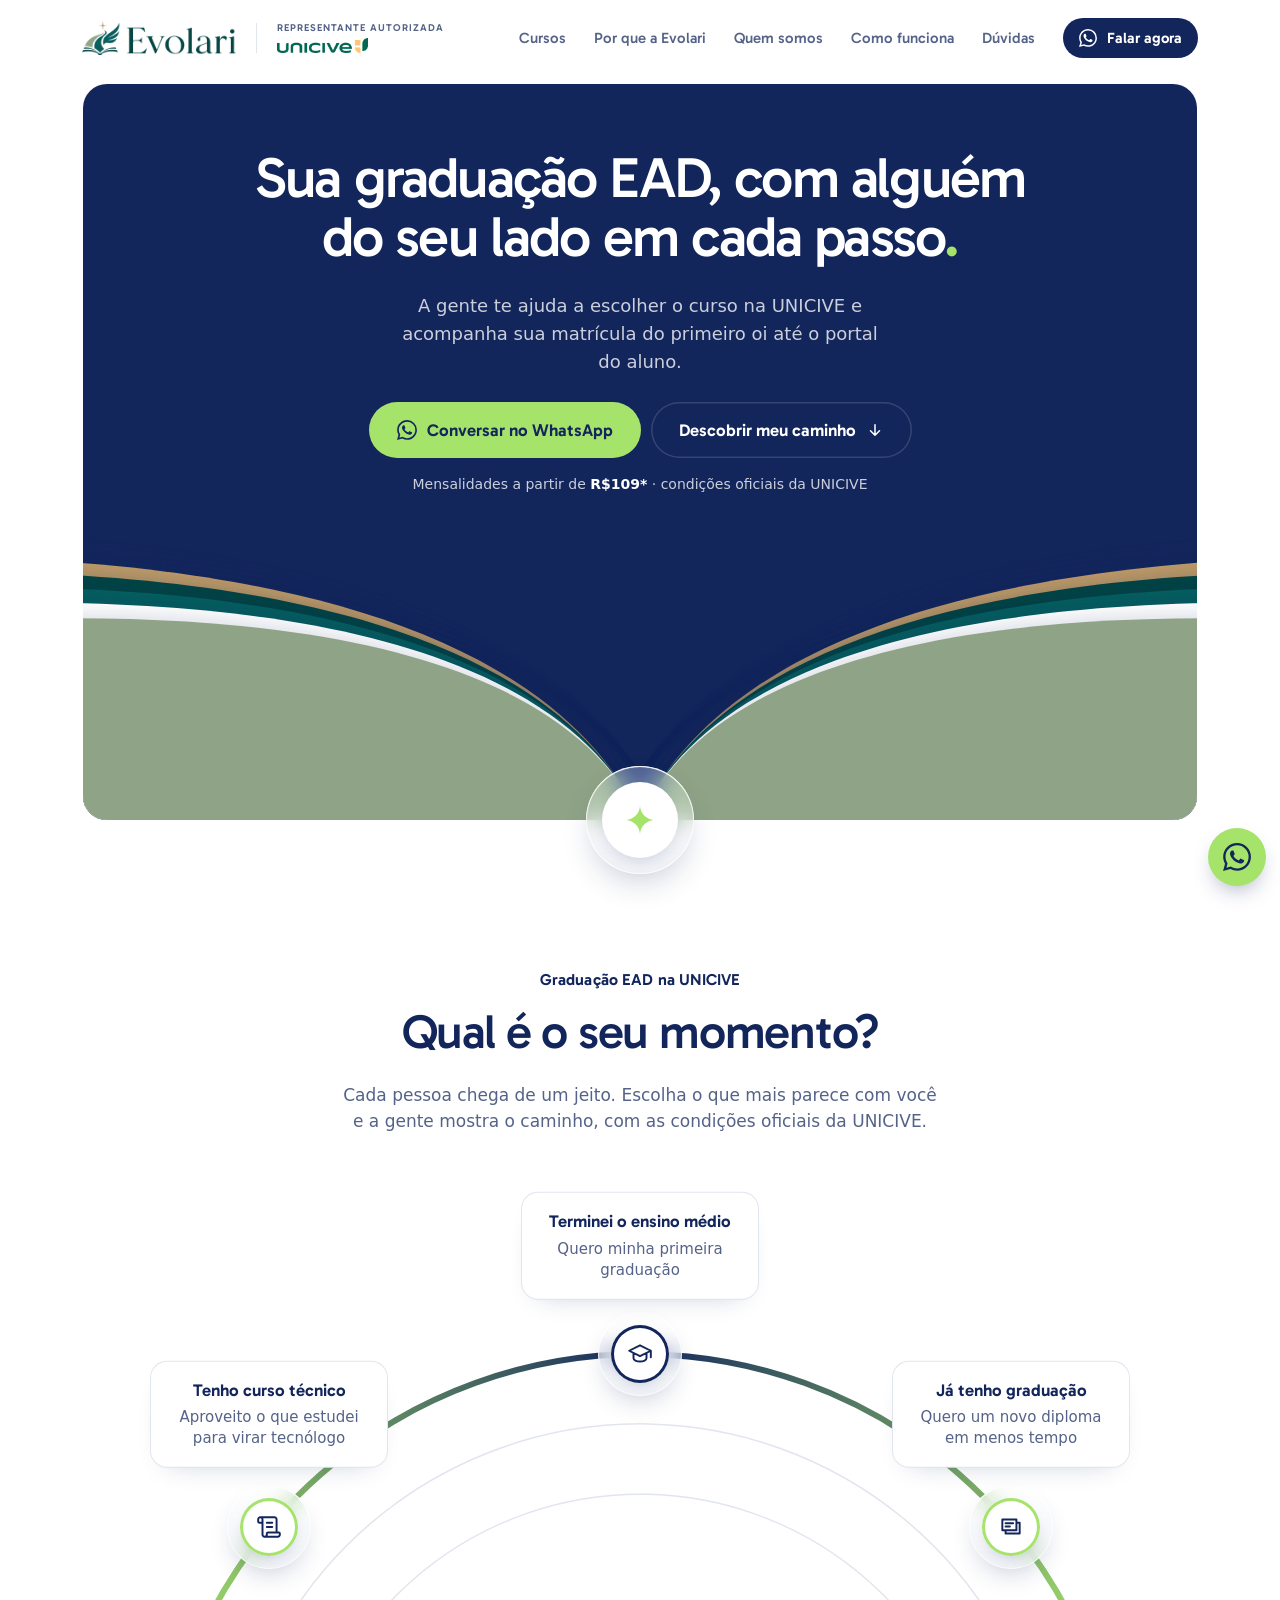
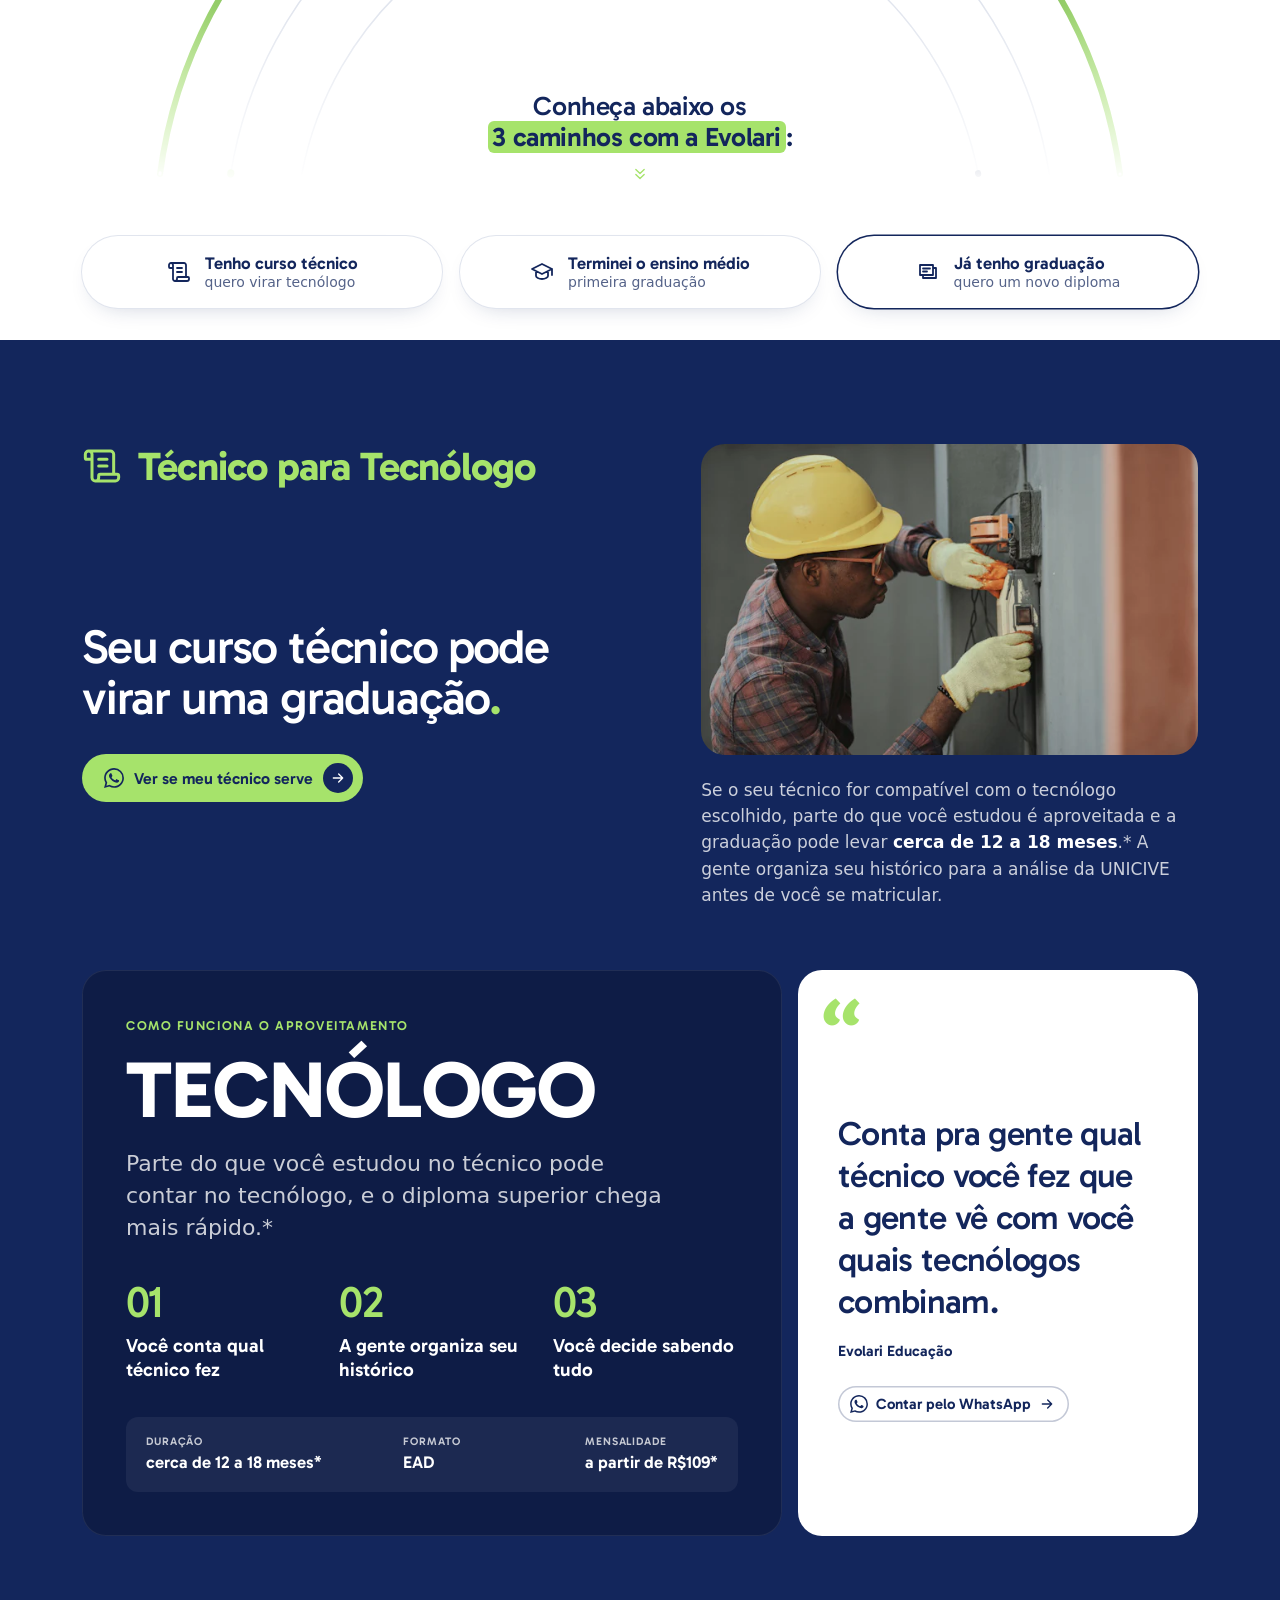
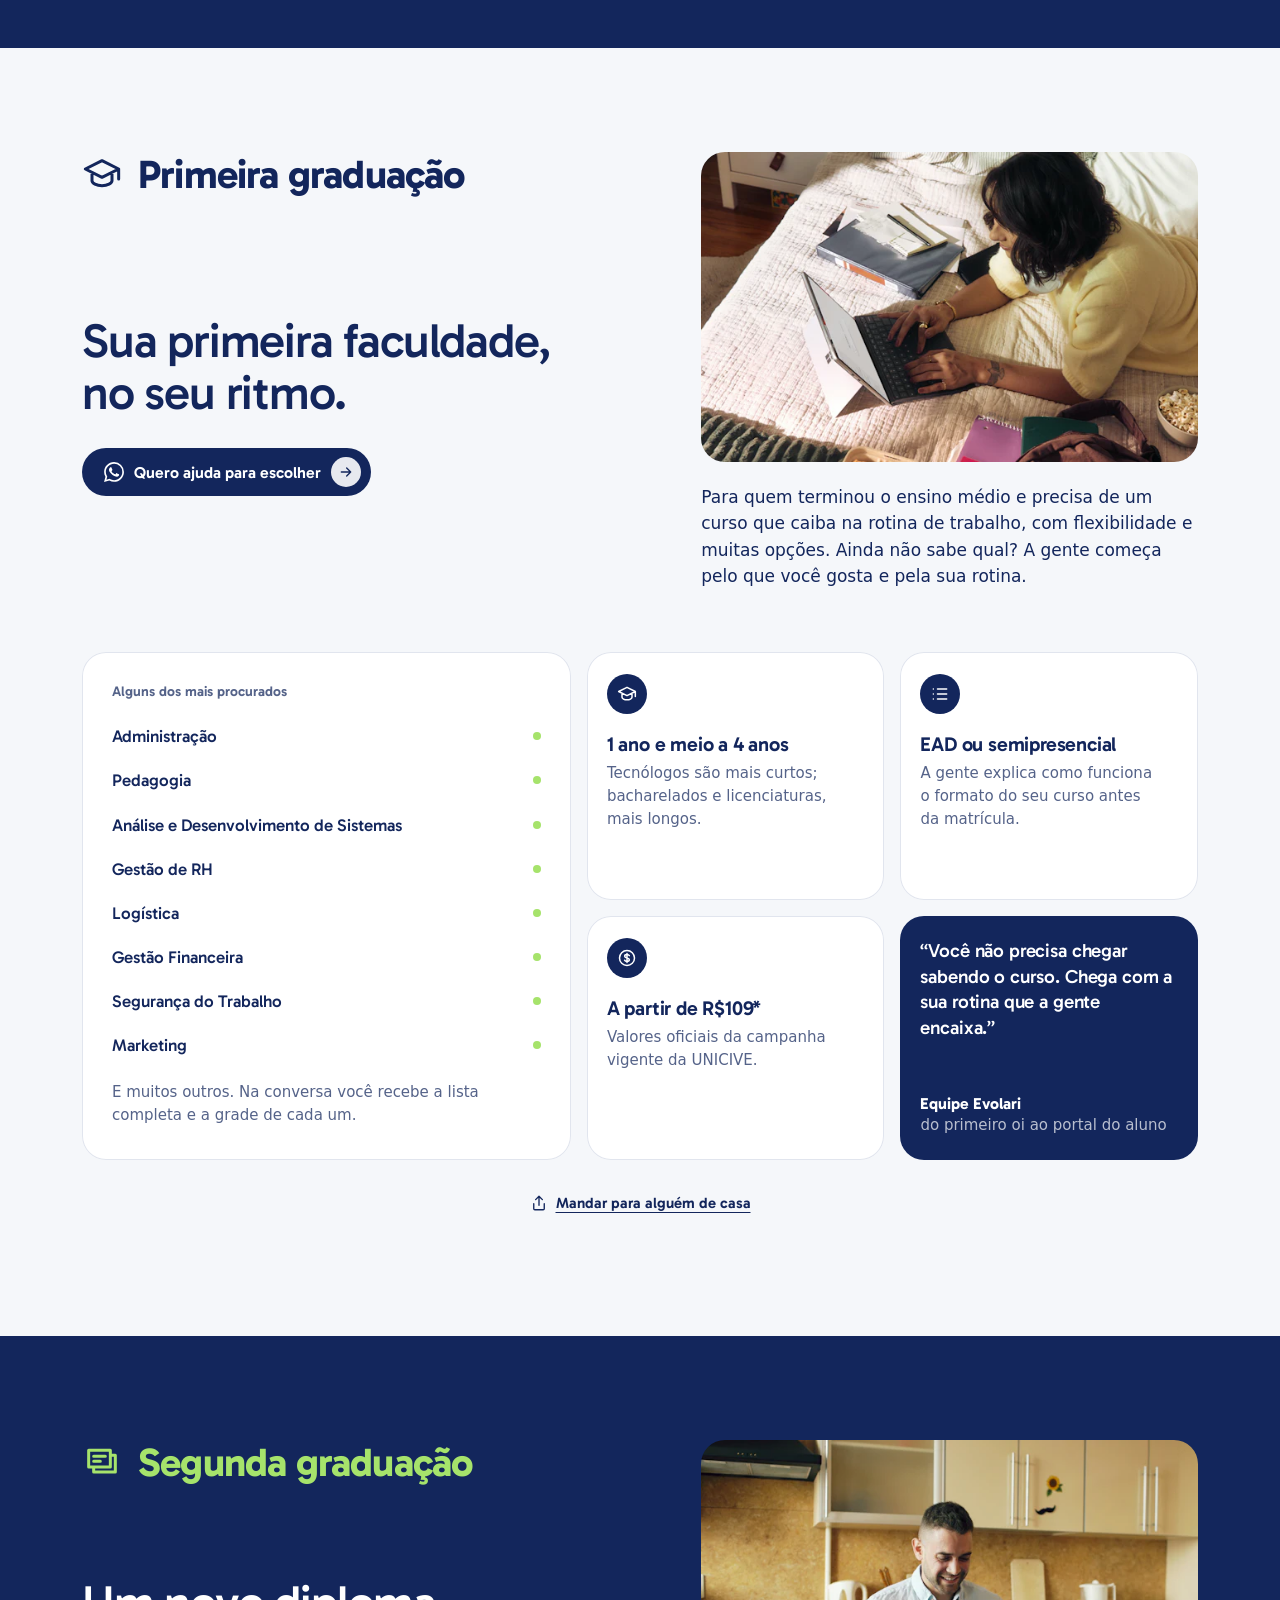
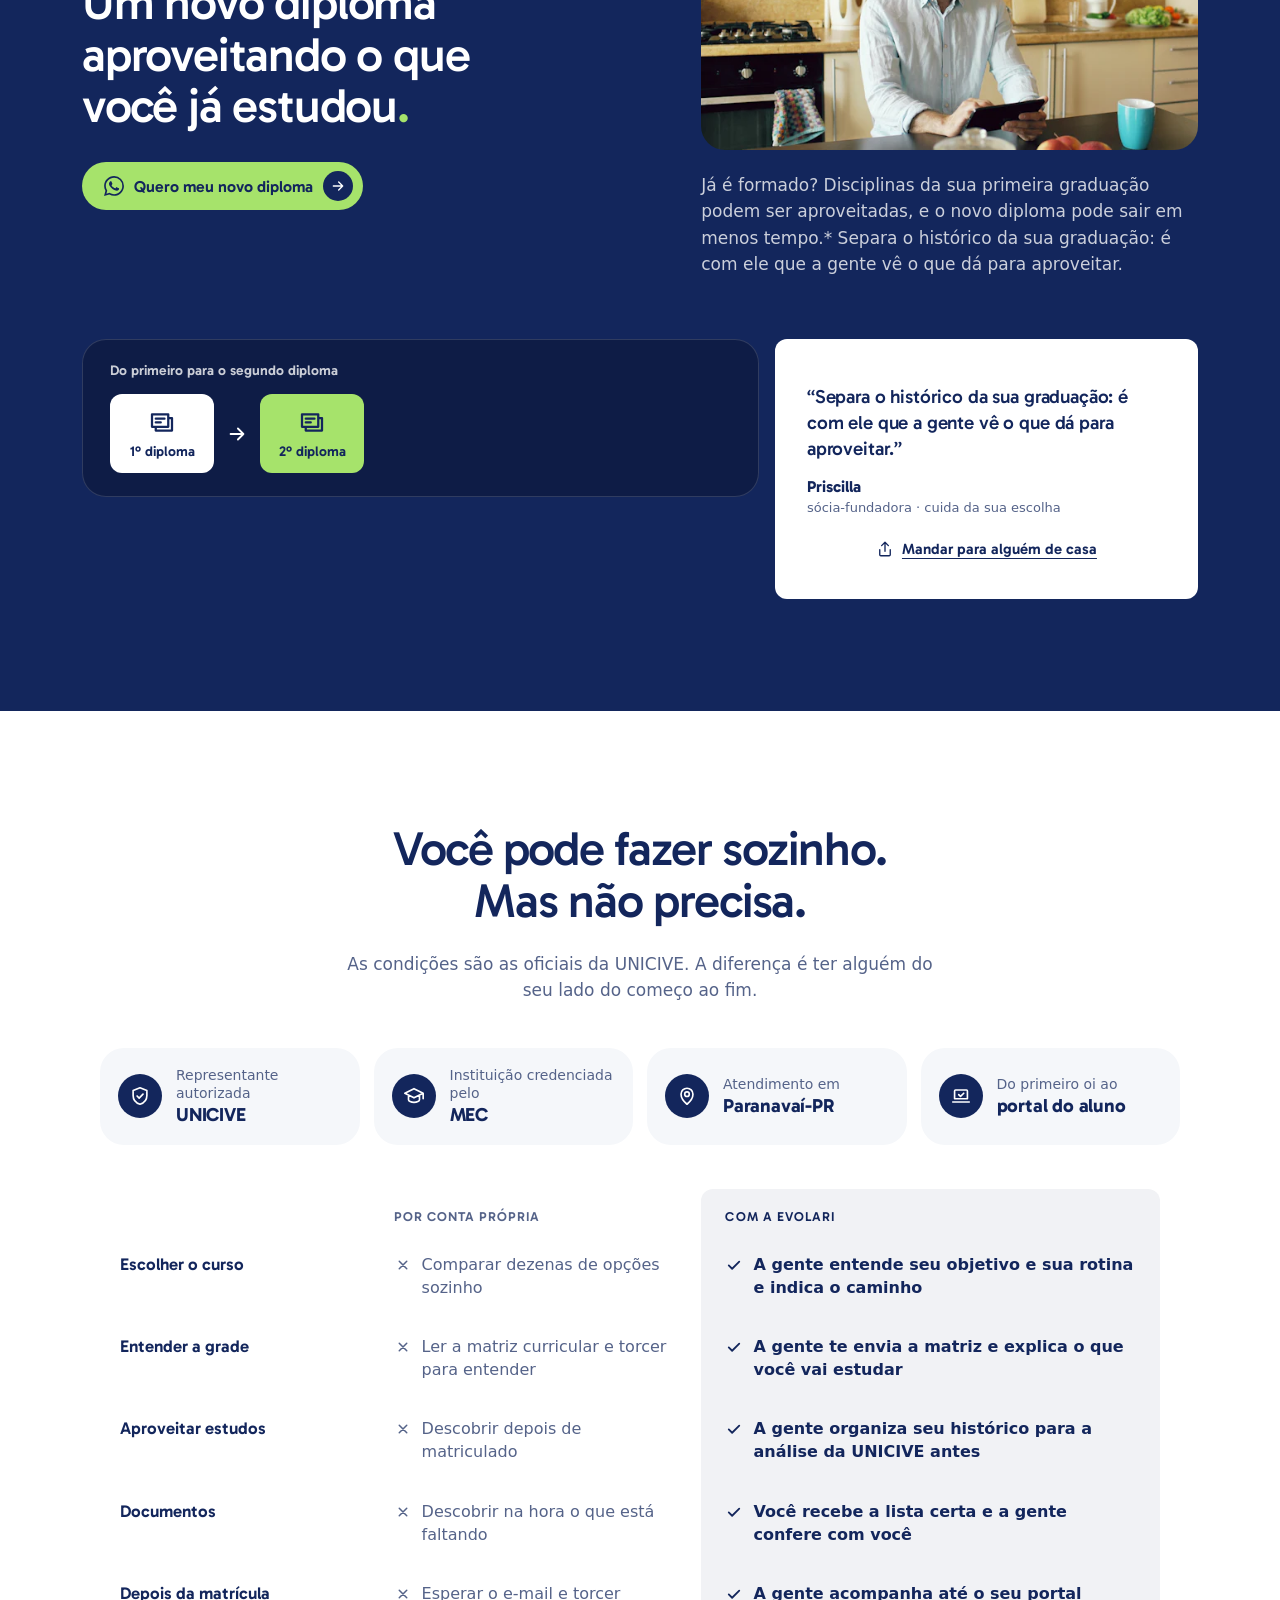
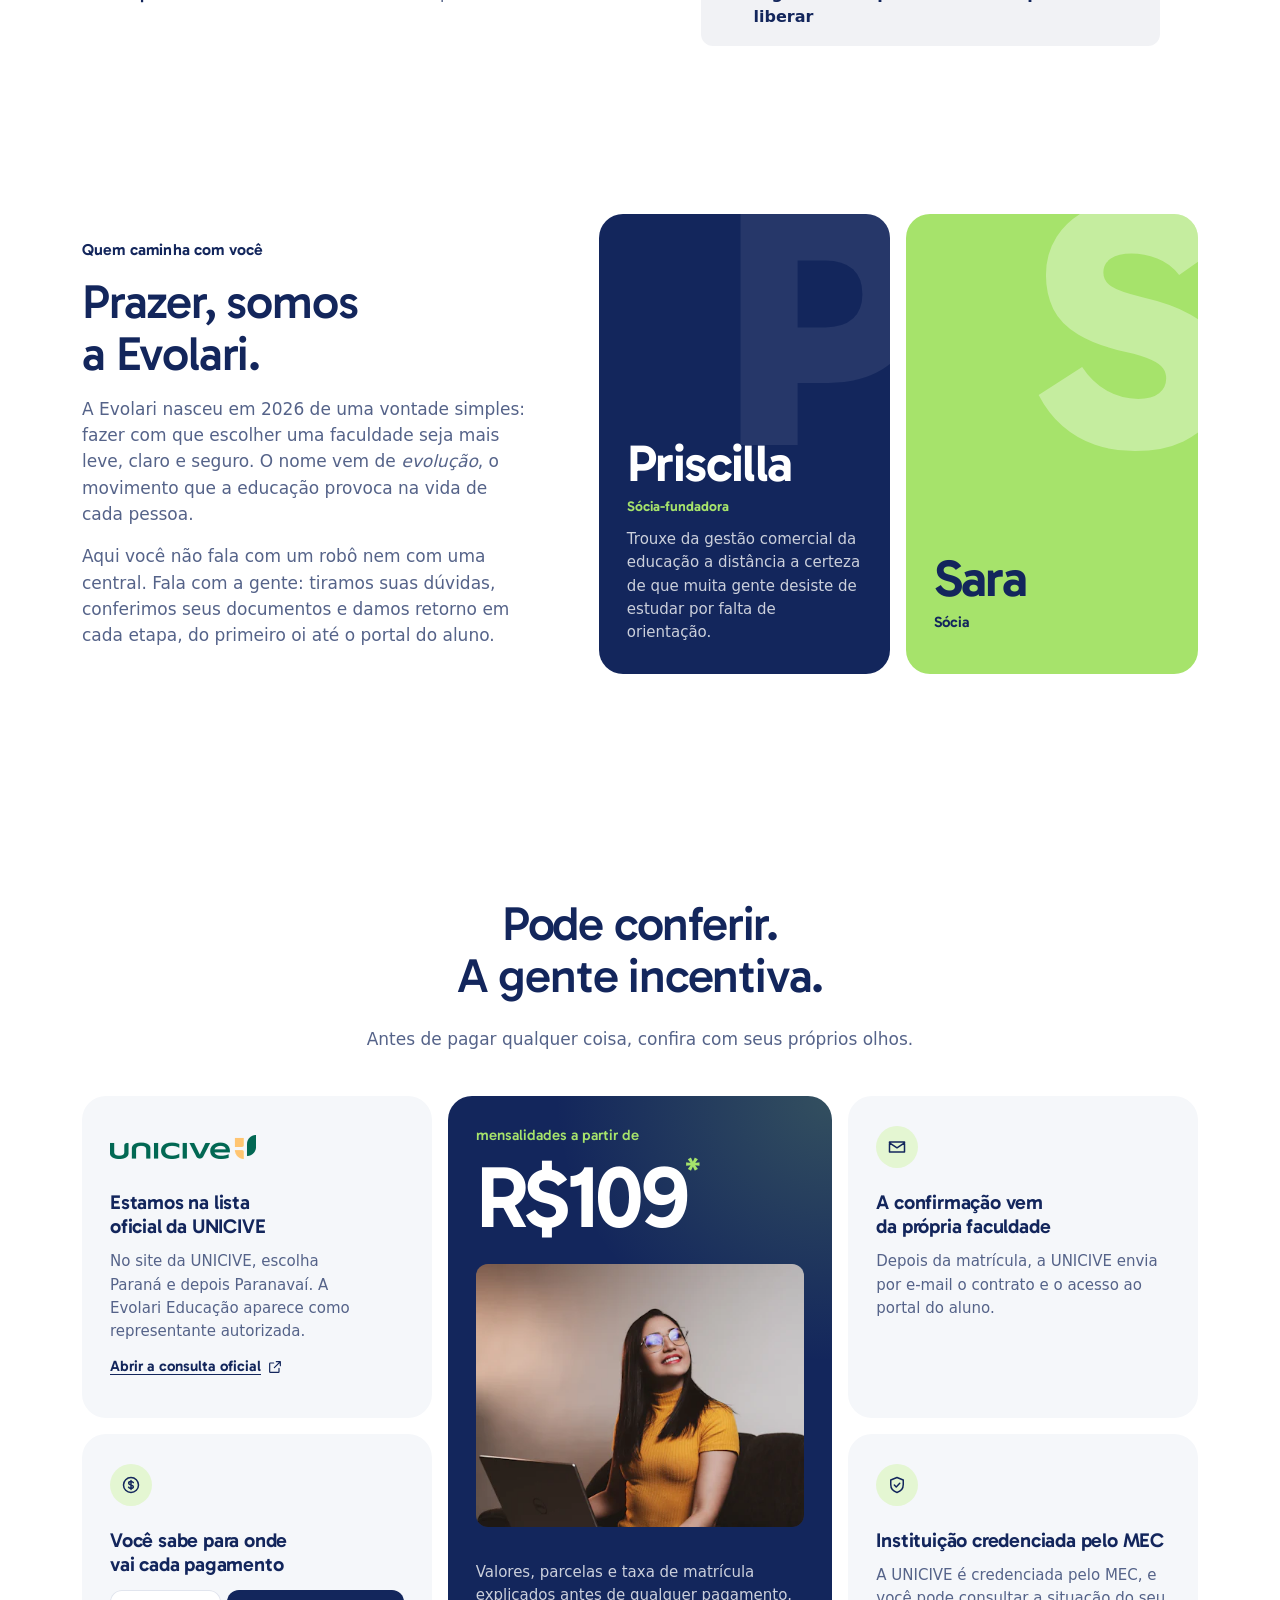
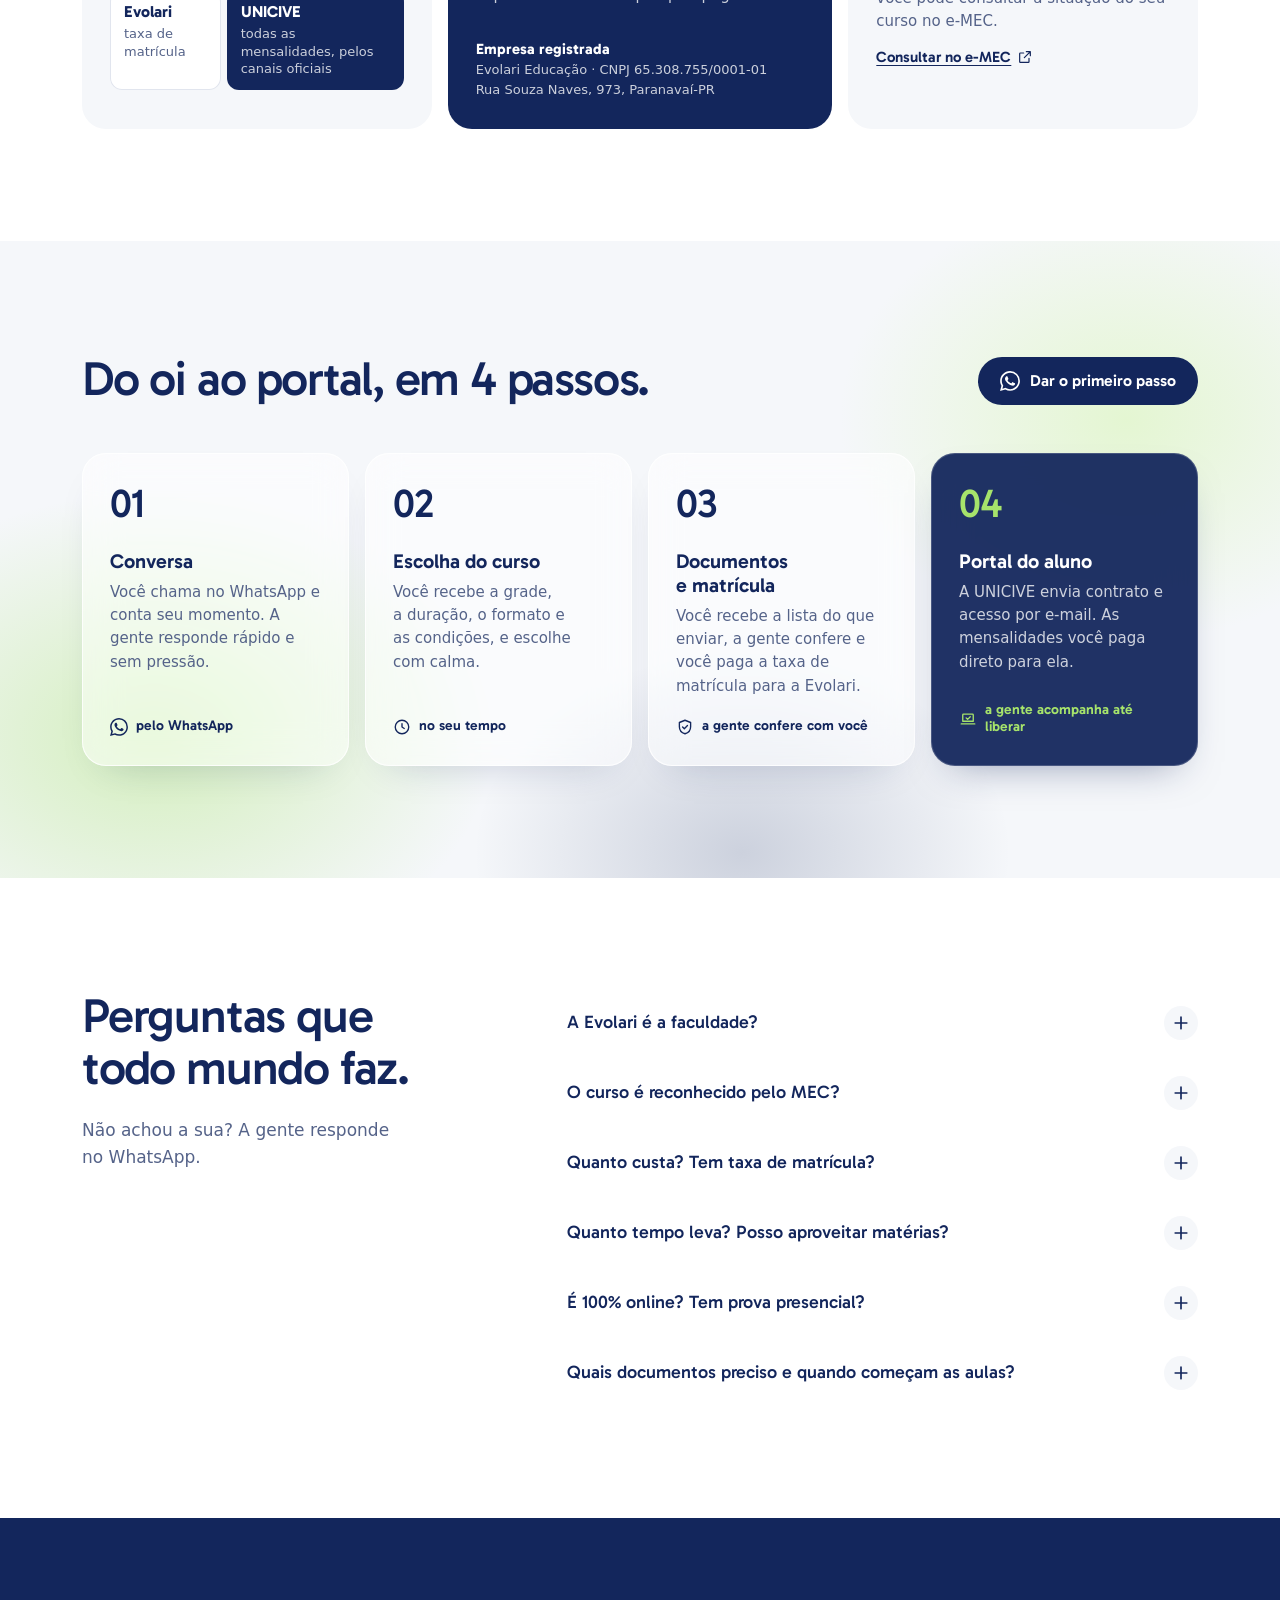
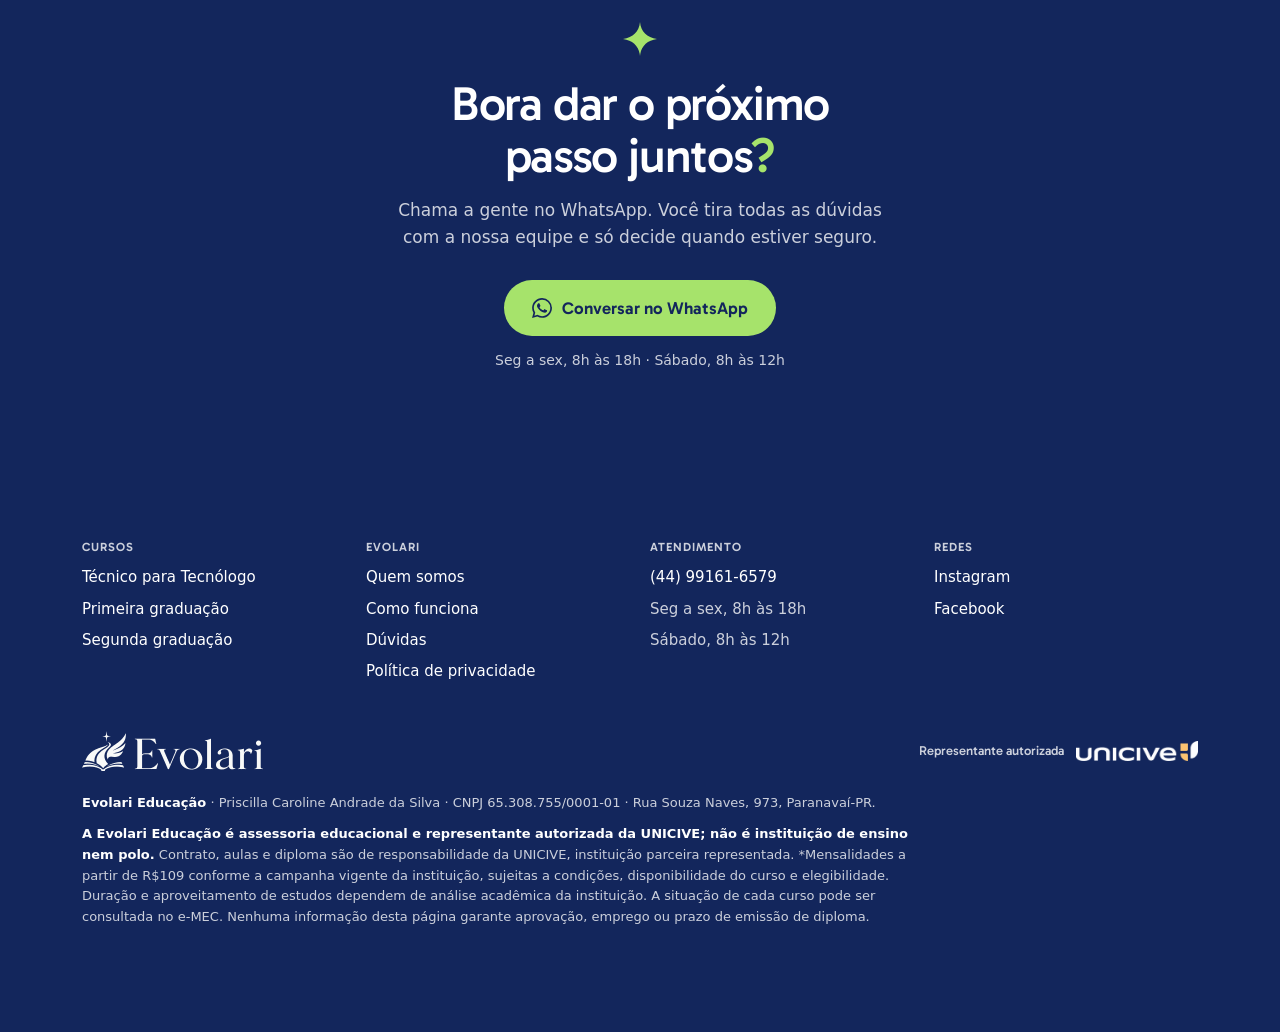
==== index.html @ 1e9edebc "Reorganiza o cabeçalho e adiciona menu hambúrguer no celular Selo da UNICIVE vira assinatura conjunt" ====
<!doctype html>
<html lang="pt-BR">
<head>
<meta charset="utf-8">
<meta name="viewport" content="width=device-width, initial-scale=1, viewport-fit=cover">
<title>Graduação EAD UNICIVE com orientação humana | Evolari Educação</title>
<meta name="description" content="Técnico para Tecnólogo, primeira e segunda graduação EAD na UNICIVE, a partir de R$109/mês*. Orientação humana em Paranavaí-PR, do primeiro oi até a matrícula.">
<meta name="robots" content="noindex, nofollow">
<meta name="theme-color" content="#FFFFFF">
<meta name="format-detection" content="telephone=no">
<link rel="canonical" href="https://matheuswatanabe.github.io/evolari-educacao/">
<meta property="og:type" content="website">
<meta property="og:locale" content="pt_BR">
<meta property="og:site_name" content="Evolari Educação">
<meta property="og:url" content="https://matheuswatanabe.github.io/evolari-educacao/">
<meta property="og:title" content="Evolari Educação · Sua graduação EAD com alguém do seu lado">
<meta property="og:description" content="A gente te ajuda a escolher o curso na UNICIVE e acompanha sua matrícula do primeiro oi até o portal do aluno.">
<meta property="og:image" content="https://matheuswatanabe.github.io/evolari-educacao/img/og-evolari.jpg">
<meta property="og:image:type" content="image/jpeg">
<meta property="og:image:width" content="1200">
<meta property="og:image:height" content="630">
<meta property="og:image:alt" content="Logo da Evolari Educação, representante autorizada da UNICIVE">
<meta name="twitter:card" content="summary_large_image">
<link rel="icon" type="image/png" sizes="48x48" href="img/favicon-48.png">
<link rel="apple-touch-icon" href="img/apple-touch-icon.png">
<link rel="manifest" href="site.webmanifest">
<link rel="preload" href="fonts/gabarito-latin-wght-normal.woff2" as="font" type="font/woff2" crossorigin>
<link rel="preload" href="fonts/atkinson-hyperlegible-next-latin-wght-normal.woff2" as="font" type="font/woff2" crossorigin>
<script>
  /* Antes da pintura: oferta vinda do anúncio (?para=) e se a página anima. */
  (function () {
    var d = document.documentElement, q = new URLSearchParams(location.search), p = q.get('para');
    if (p === 'tecnico' || p === 'graduacao' || p === 'segunda') d.dataset.para = p;
    if (!matchMedia('(prefers-reduced-motion: reduce)').matches) d.classList.add('motion');
  })();
</script>
<link rel="stylesheet" href="styles.css?v=36">
<script type="application/ld+json">
{"@context":"https://schema.org","@graph":[
{"@type":["LocalBusiness","ProfessionalService"],"@id":"https://matheuswatanabe.github.io/evolari-educacao/#empresa","name":"Evolari Educação","legalName":"Priscilla Caroline Andrade da Silva","description":"Assessoria educacional e representante autorizada da UNICIVE. Orientação para Técnico para Tecnólogo, primeira graduação e segunda graduação EAD, do primeiro contato até a matrícula.","url":"https://matheuswatanabe.github.io/evolari-educacao/","logo":"https://matheuswatanabe.github.io/evolari-educacao/img/icon-512.png","image":"https://matheuswatanabe.github.io/evolari-educacao/img/og-evolari.jpg","taxID":"65.308.755/0001-01","telephone":"+55-44-99161-6579","address":{"@type":"PostalAddress","streetAddress":"Rua Souza Naves, 973","addressLocality":"Paranavaí","addressRegion":"PR","addressCountry":"BR"},"areaServed":{"@type":"Country","name":"Brasil"},"openingHoursSpecification":[{"@type":"OpeningHoursSpecification","dayOfWeek":["Monday","Tuesday","Wednesday","Thursday","Friday"],"opens":"08:00","closes":"18:00"},{"@type":"OpeningHoursSpecification","dayOfWeek":"Saturday","opens":"08:00","closes":"12:00"}],"contactPoint":{"@type":"ContactPoint","contactType":"customer service","telephone":"+55-44-99161-6579","availableLanguage":"Portuguese","url":"https://wa.me/5544991616579"},"knowsAbout":["Graduação EAD","Técnico para Tecnólogo","Segunda graduação","Aproveitamento de estudos"],"sameAs":["https://www.instagram.com/evolarieducacao/","https://www.facebook.com/share/1DgbH6VRsG/"]},
{"@type":"WebSite","@id":"https://matheuswatanabe.github.io/evolari-educacao/#site","url":"https://matheuswatanabe.github.io/evolari-educacao/","name":"Evolari Educação","inLanguage":"pt-BR","publisher":{"@id":"https://matheuswatanabe.github.io/evolari-educacao/#empresa"}},
{"@type":"WebPage","@id":"https://matheuswatanabe.github.io/evolari-educacao/#pagina","url":"https://matheuswatanabe.github.io/evolari-educacao/","name":"Graduação EAD UNICIVE com orientação humana | Evolari Educação","isPartOf":{"@id":"https://matheuswatanabe.github.io/evolari-educacao/#site"},"about":{"@id":"https://matheuswatanabe.github.io/evolari-educacao/#empresa"},"primaryImageOfPage":"https://matheuswatanabe.github.io/evolari-educacao/img/og-evolari.jpg","inLanguage":"pt-BR"},
{"@type":"FAQPage","@id":"https://matheuswatanabe.github.io/evolari-educacao/#duvidas","mainEntity":[
{"@type":"Question","name":"A Evolari é a faculdade?","acceptedAnswer":{"@type":"Answer","text":"Não. Somos uma assessoria educacional e representante autorizada da UNICIVE. A gente orienta você e cuida da sua matrícula; aulas, contrato e diploma são da UNICIVE."}},
{"@type":"Question","name":"O curso é reconhecido pelo MEC?","acceptedAnswer":{"@type":"Answer","text":"A UNICIVE é uma instituição credenciada pelo MEC, e a situação de cada curso pode ser consultada no e-MEC. Na conversa, a gente te mostra como conferir o seu."}},
{"@type":"Question","name":"Quanto custa? Tem taxa de matrícula?","acceptedAnswer":{"@type":"Answer","text":"As mensalidades começam em R$109*, conforme o curso e a campanha vigente da UNICIVE. A taxa de matrícula é paga à Evolari e as mensalidades vão direto para a UNICIVE. Todos os valores e parcelas são explicados antes de qualquer pagamento."}},
{"@type":"Question","name":"Quanto tempo leva? Posso aproveitar matérias?","acceptedAnswer":{"@type":"Answer","text":"Depende do curso e da sua formação anterior. A UNICIVE analisa seu diploma e seu histórico, e a gente te ajuda a reunir tudo para essa análise."}},
{"@type":"Question","name":"É 100% online? Tem prova presencial?","acceptedAnswer":{"@type":"Answer","text":"No EAD quase tudo acontece pelo ambiente virtual, mas alguns cursos têm provas, estágios ou práticas presenciais no polo. No semipresencial há encontros presenciais. Antes da matrícula a gente te explica como funciona o seu curso."}},
{"@type":"Question","name":"Quais documentos preciso e quando começam as aulas?","acceptedAnswer":{"@type":"Answer","text":"A lista muda conforme o curso e a sua formação anterior; na conversa você recebe a lista certa. No EAD, as entradas acontecem em vários períodos do ano, e o início depende do calendário de cada curso."}}]}
]}
</script>
</head>
<body>

<svg width="0" height="0" style="position:absolute" aria-hidden="true">
  <symbol id="i-wa" viewBox="0 0 24 24"><path fill="currentColor" d="M17.472 14.382c-.297-.149-1.758-.867-2.03-.967-.273-.099-.471-.148-.67.15-.197.297-.767.966-.94 1.164-.173.199-.347.223-.644.075-.297-.15-1.255-.463-2.39-1.475-.883-.788-1.48-1.761-1.653-2.059-.173-.297-.018-.458.13-.606.134-.133.298-.347.446-.52.149-.174.198-.298.298-.497.099-.198.05-.371-.025-.52-.075-.149-.669-1.612-.916-2.207-.242-.579-.487-.5-.669-.51-.173-.008-.371-.01-.57-.01-.198 0-.52.074-.792.372-.272.297-1.04 1.016-1.04 2.479 0 1.462 1.065 2.875 1.213 3.074.149.198 2.096 3.2 5.077 4.487.709.306 1.262.489 1.694.625.712.227 1.36.195 1.871.118.571-.085 1.758-.719 2.006-1.413.248-.694.248-1.289.173-1.413-.074-.124-.272-.198-.57-.347m-5.421 7.403h-.004a9.870 9.870 0 01-5.031-1.378l-.361-.214-3.741.982.998-3.648-.235-.374a9.860 9.860 0 01-1.510-5.260c.001-5.450 4.436-9.884 9.888-9.884 2.640 0 5.122 1.030 6.988 2.898a9.825 9.825 0 012.893 6.994c-.003 5.450-4.437 9.884-9.885 9.884m8.413-18.297A11.815 11.815 0 0012.050 0C5.495 0 .160 5.335.157 11.892c0 2.096.547 4.142 1.588 5.945L.057 24l6.305-1.654a11.882 11.882 0 005.683 1.448h.005c6.554 0 11.890-5.335 11.893-11.893a11.821 11.821 0 00-3.480-8.413Z"/></symbol>
  <symbol id="i-star" viewBox="0 0 24 24"><path fill="currentColor" d="M12 0c.6 6.7 4.9 11 12 12-7.1 1-11.4 5.3-12 12-.6-6.7-4.9-11-12-12 7.1-1 11.4-5.3 12-12Z"/></symbol>
  <symbol id="i-share" viewBox="0 0 24 24"><path fill="none" stroke="currentColor" stroke-width="1.8" stroke-linecap="round" stroke-linejoin="round" d="M12 3v12M7.5 7.5 12 3l4.5 4.5M5 13v6.5c0 .8.7 1.5 1.5 1.5h11c.8 0 1.5-.7 1.5-1.5V13"/></symbol>
  <symbol id="i-out" viewBox="0 0 24 24"><path fill="none" stroke="currentColor" stroke-width="1.8" stroke-linecap="round" stroke-linejoin="round" d="M14 4h6v6M20 4l-9 9M18 14v5a1 1 0 0 1-1 1H5a1 1 0 0 1-1-1V7a1 1 0 0 1 1-1h5"/></symbol>
  <symbol id="i-chevrons" viewBox="0 0 24 24"><path fill="none" stroke="currentColor" stroke-width="1.6" stroke-linecap="round" stroke-linejoin="round" d="m7 6.5 5 5 5-5M7 12.5l5 5 5-5"/></symbol>
  <symbol id="i-down" viewBox="0 0 24 24"><path fill="none" stroke="currentColor" stroke-width="2" stroke-linecap="round" stroke-linejoin="round" d="M12 5v14M6 13l6 6 6-6"/></symbol>
  <symbol id="i-arrow" viewBox="0 0 24 24"><path fill="none" stroke="currentColor" stroke-width="2" stroke-linecap="round" stroke-linejoin="round" d="M5 12h14M13 6l6 6-6 6"/></symbol>
  <symbol id="i-plus" viewBox="0 0 24 24"><path fill="none" stroke="currentColor" stroke-width="2" stroke-linecap="round" d="M12 5v14M5 12h14"/></symbol>
  <symbol id="i-check" viewBox="0 0 24 24"><path fill="none" stroke="currentColor" stroke-width="2.4" stroke-linecap="round" stroke-linejoin="round" d="m5 12.5 4.5 4.5L19 7.5"/></symbol>
  <symbol id="i-x" viewBox="0 0 24 24"><path fill="none" stroke="currentColor" stroke-width="2" stroke-linecap="round" d="m7 7 10 10M17 7 7 17"/></symbol>
  <!-- pergaminho: ícone "scroll-text" do Lucide (licença ISC) -->
  <symbol id="i-scroll" viewBox="0 0 24 24"><path fill="none" stroke="currentColor" stroke-width="1.8" stroke-linecap="round" stroke-linejoin="round" d="M15 12h-5M15 8h-5M19 17V5a2 2 0 0 0-2-2H4M8 21h12a2 2 0 0 0 2-2v-1a1 1 0 0 0-1-1H11a1 1 0 0 0-1 1v1a2 2 0 1 1-4 0V5a2 2 0 1 0-4 0v2a1 1 0 0 0 1 1h3"/></symbol>
  <symbol id="i-cap" viewBox="0 0 24 24"><path fill="none" stroke="currentColor" stroke-width="1.8" stroke-linecap="round" stroke-linejoin="round" d="m2 9 10-5 10 5-10 5L2 9Zm4 2.2V16c0 1.5 2.7 3 6 3s6-1.5 6-3v-4.8M22 9v6"/></symbol>
  <symbol id="i-diploma" viewBox="0 0 24 24"><path fill="none" stroke="currentColor" stroke-width="1.8" stroke-linecap="round" stroke-linejoin="round" d="M4 5h13v10H4zM7 8.5h7M7 11.5h4M17 8h3v10H7v-3"/></symbol>
  <symbol id="i-list" viewBox="0 0 24 24"><path fill="none" stroke="currentColor" stroke-width="1.8" stroke-linecap="round" stroke-linejoin="round" d="M9 6h11M9 12h11M9 18h11M4 6l.01 0M4 12l.01 0M4 18l.01 0"/></symbol>
  <symbol id="i-coin" viewBox="0 0 24 24"><path fill="none" stroke="currentColor" stroke-width="1.8" stroke-linecap="round" stroke-linejoin="round" d="M12 3a9 9 0 1 0 0 18 9 9 0 0 0 0-18Zm2.8 6.2c-.5-.9-1.6-1.4-2.8-1.4-1.6 0-2.8.8-2.8 2s1.2 1.7 2.8 2.1 2.8 1 2.8 2.2-1.2 2-2.8 2c-1.3 0-2.4-.5-2.9-1.5M12 6.5v11"/></symbol>
  <symbol id="i-mail" viewBox="0 0 24 24"><path fill="none" stroke="currentColor" stroke-width="1.8" stroke-linecap="round" stroke-linejoin="round" d="M3 6h18v12H3zM3 7l9 6 9-6"/></symbol>
  <symbol id="i-pin" viewBox="0 0 24 24"><path fill="none" stroke="currentColor" stroke-width="1.8" stroke-linecap="round" stroke-linejoin="round" d="M12 21s-6.5-5.6-6.5-11a6.5 6.5 0 0 1 13 0c0 5.4-6.5 11-6.5 11Zm0-8.5a2.5 2.5 0 1 0 0-5 2.5 2.5 0 0 0 0 5Z"/></symbol>
  <symbol id="i-laptop" viewBox="0 0 24 24"><path fill="none" stroke="currentColor" stroke-width="1.8" stroke-linecap="round" stroke-linejoin="round" d="M5 6.5c0-.6.4-1 1-1h12c.6 0 1 .4 1 1V15H5V6.5ZM3 18.5h18M9.5 10.5l2 2 3.5-3.5"/></symbol>
  <symbol id="i-clock" viewBox="0 0 24 24"><path fill="none" stroke="currentColor" stroke-width="1.8" stroke-linecap="round" stroke-linejoin="round" d="M12 3a9 9 0 1 0 0 18 9 9 0 0 0 0-18Zm0 4.5V12l3 2"/></symbol>
  <symbol id="i-shield" viewBox="0 0 24 24"><path fill="none" stroke="currentColor" stroke-width="1.8" stroke-linecap="round" stroke-linejoin="round" d="M12 3 4.5 6v5.5c0 4.5 3.2 8.2 7.5 9.5 4.3-1.3 7.5-5 7.5-9.5V6L12 3Zm-3.2 9 2.3 2.3 4.2-4.3"/></symbol>
</svg>

<a class="skip" href="#momento">Pular para as opções de curso</a>

<header class="top">
  <div class="top__in">
    <div class="top__id">
      <a class="top__brand" href="#topo" aria-label="Evolari Educação, início">
        <img src="img/logo-horizontal.png" width="181" height="40" alt="Evolari Educação" fetchpriority="high">
      </a>
      <a class="top__seal" href="https://unicive.com/representantes-autorizados/" target="_blank" rel="noopener" data-track="selo-topo">
        <span>Representante autorizada</span><img src="img/unicive.png" width="91" height="15" alt="UNICIVE">
      </a>
    </div>
    <nav class="top__nav" id="menu" aria-label="Seções">
      <a href="#momento">Cursos</a>
      <a href="#por-que">Por que a Evolari</a>
      <a href="#quem">Quem somos</a>
      <a href="#como">Como funciona</a>
      <a href="#duvidas">Dúvidas</a>
      <div class="top__menu-foot">
        <a class="top__menu-seal" href="https://unicive.com/representantes-autorizados/" target="_blank" rel="noopener" data-track="selo-menu">
          <span>Representante autorizada</span><img src="img/unicive.png" width="110" height="18" alt="UNICIVE">
        </a>
        <a class="pill pill--teal pill--lg js-wa" href="https://wa.me/5544991616579" target="_blank" rel="noopener" data-pos="menu">
          <svg><use href="#i-wa"/></svg><span>Conversar no WhatsApp</span>
        </a>
      </div>
    </nav>
    <a class="pill pill--teal top__cta js-wa" href="https://wa.me/5544991616579" target="_blank" rel="noopener" data-pos="topo-menu" aria-label="Falar agora no WhatsApp">
      <svg aria-hidden="true"><use href="#i-wa"/></svg><span>Falar agora</span>
    </a>
    <button type="button" class="top__burger" aria-expanded="false" aria-controls="menu" aria-label="Abrir menu">
      <span></span><span></span><span></span>
    </button>
  </div>
</header>
<div class="scrim" aria-hidden="true"></div>

<main id="topo">

  <!-- ── Topo: o livro abre ───────────────────────────── -->
  <section class="hero" aria-labelledby="hero-title">
    <div class="book" aria-hidden="true"><svg class="book__svg"></svg></div>
    <div class="hero__copy">
      <h1 id="hero-title" class="hero__title" data-tecnico="Seu curso técnico pode virar uma graduação" data-graduacao="Sua primeira faculdade, no seu ritmo" data-segunda="Um novo diploma aproveitando o que você já estudou">Sua graduação EAD, com alguém do seu lado em cada passo<i class="dot">.</i></h1>
      <script>/* título do anúncio (?para=) trocado antes da pintura */ (function (h, p) { p = document.documentElement.dataset.para; if (p && h.dataset[p]) h.firstChild.nodeValue = h.dataset[p]; })(document.getElementById('hero-title'));</script>
      <p class="hero__lead">A gente te ajuda a escolher o curso na UNICIVE e acompanha sua matrícula do primeiro oi até o portal do aluno.</p>
      <div class="hero__actions">
        <a class="pill pill--gold pill--lg js-wa" href="https://wa.me/5544991616579" target="_blank" rel="noopener" data-pos="topo">
          <svg><use href="#i-wa"/></svg><span>Conversar no WhatsApp</span>
        </a>
        <a class="pill pill--ghost pill--lg" href="#momento">Descobrir meu caminho<svg><use href="#i-down"/></svg></a>
      </div>
      <p class="hero__meta">Mensalidades a partir de <b>R$109*</b> · condições oficiais da UNICIVE</p>
    </div>

    <div class="stage"></div>
    <div class="hub" aria-hidden="true"><svg><use href="#i-star"/></svg></div>
  </section>

  <!-- ── Qual é o seu momento (arco) ──────────────────── -->
  <section class="sec moment" id="momento" aria-labelledby="momento-title">
    <div class="wrap">
      <p class="eyebrow">Graduação EAD na UNICIVE</p>
      <h2 id="momento-title" class="h2 center">Qual é o seu momento<i class="dot">?</i></h2>
      <p class="lead center">Cada pessoa chega de um jeito. Escolha o que mais parece com você e a gente mostra o caminho, com as condições oficiais da UNICIVE.</p>

      <div class="arc rv" aria-hidden="true">
        <svg class="arc__svg" viewBox="0 0 1000 470">
          <defs>
            <linearGradient id="arc-g" x1="0" x2="1" y1="0" y2="0">
              <stop offset="0" class="arc-g__a"/>
              <stop offset=".5" class="arc-g__b"/>
              <stop offset="1" class="arc-g__a"/>
            </linearGradient>
            <linearGradient id="arc-fade-g" x1="0" x2="0" y1="0" y2="1">
              <stop offset=".62" stop-color="#fff"/>
              <stop offset="1" stop-color="#fff" stop-opacity="0"/>
            </linearGradient>
            <mask id="arc-fade" maskUnits="userSpaceOnUse" x="0" y="0" width="1000" height="470">
              <rect width="1000" height="470" fill="url(#arc-fade-g)"/>
            </mask>
          </defs>
          <g mask="url(#arc-fade)">
            <path class="arc__ring" d="M90.7 460A414.3 414.3 0 0 1 909.3 460"/>
            <path class="arc__ring" d="M161.8 460A344.3 344.3 0 0 1 838.2 460"/>
            <path class="arc__orbit arc__orbit--1" d="M90.7 460A414.3 414.3 0 0 1 909.3 460" pathLength="1"/>
            <path class="arc__orbit arc__orbit--2" d="M838.2 460A344.3 344.3 0 0 0 161.8 460" pathLength="1"/>
            <path class="arc__track" d="M20 460A484.3 484.3 0 0 1 980 460"/>
            <path class="arc__line" d="M20 460A484.3 484.3 0 0 1 980 460" pathLength="1"/>
            <path class="arc__orbit arc__orbit--3" d="M20 460A484.3 484.3 0 0 1 980 460" pathLength="1"/>
          </g>
        </svg>
        <button type="button" class="arc__node n1" data-go="tecnico" tabindex="-1"><svg><use href="#i-scroll"/></svg></button>
        <button type="button" class="arc__node n2" data-go="graduacao" tabindex="-1"><svg><use href="#i-cap"/></svg></button>
        <button type="button" class="arc__node n3" data-go="segunda" tabindex="-1"><svg><use href="#i-diploma"/></svg></button>
        <p class="arc__label l1"><b>Tenho curso técnico</b>Aproveito o que estudei para virar tecnólogo</p>
        <p class="arc__label l2"><b>Terminei o ensino médio</b>Quero minha primeira graduação</p>
        <p class="arc__label l3"><b>Já tenho graduação</b>Quero um novo diploma em menos tempo</p>
        <div class="arc__center">
          <p>Conheça abaixo os<br><b>3 caminhos com a Evolari</b><i class="dot">:</i></p>
          <svg><use href="#i-chevrons"/></svg>
        </div>
      </div>
    </div>

    <div class="tabs" role="group" aria-label="Escolha seu momento">
      <div class="tabs__in">
        <button type="button" class="tab" data-choice="tecnico" aria-pressed="false" aria-controls="tecnico">
          <svg><use href="#i-scroll"/></svg><span><b>Tenho curso técnico</b>quero virar tecnólogo</span>
        </button>
        <button type="button" class="tab" data-choice="graduacao" aria-pressed="false" aria-controls="graduacao">
          <svg><use href="#i-cap"/></svg><span><b>Terminei o ensino médio</b>primeira graduação</span>
        </button>
        <button type="button" class="tab" data-choice="segunda" aria-pressed="false" aria-controls="segunda">
          <svg><use href="#i-diploma"/></svg><span><b>Já tenho graduação</b>quero um novo diploma</span>
        </button>
      </div>
    </div>
  </section>

  <!-- ── Caminho 1 · técnico → tecnólogo (petróleo) ───── -->
  <section class="band band--teal path" id="tecnico" data-path="tecnico" aria-labelledby="tecnico-title">
    <div class="wrap">
      <div class="band__head">
        <div>
          <p class="band__tag"><svg><use href="#i-scroll"/></svg>Técnico para Tecnólogo</p>
          <h2 id="tecnico-title" class="h2">Seu curso técnico pode virar uma graduação<i class="dot">.</i></h2>
          <a class="pill pill--gold js-wa" href="https://wa.me/5544991616579" target="_blank" rel="noopener" data-pos="tecnico"><svg><use href="#i-wa"/></svg><span>Ver se meu técnico serve</span><i class="pill__go"><svg><use href="#i-arrow"/></svg></i></a>
        </div>
        <div class="band__side">
          <figure class="band__media rv"><img src="img/fotos/tecnico-900.webp" srcset="img/fotos/tecnico-600.webp 600w, img/fotos/tecnico-900.webp 900w, img/fotos/tecnico-1200.webp 1200w" sizes="(min-width: 1180px) 520px, (min-width: 720px) 44vw, calc(100vw - 32px)" width="900" height="563" alt="Eletricista de capacete amarelo testando a fiação de um quadro de energia" loading="lazy" decoding="async"></figure>
          <p class="band__text">Se o seu técnico for compatível com o tecnólogo escolhido, parte do que você estudou é aproveitada e a graduação pode levar <b>cerca de 12 a 18 meses</b>.* A gente organiza seu histórico para a análise da UNICIVE antes de você se matricular.</p>
        </div>
      </div>

      <div class="duo">
        <article class="guide rv" aria-labelledby="guide-title">
          <header class="guide__head">
            <p class="guide__kicker">Como funciona o aproveitamento</p>
            <h3 id="guide-title" class="morph" aria-label="De técnico a tecnólogo"><span class="morph__w" data-from="TÉCNICO" data-to="TECNÓLOGO" aria-hidden="true">TÉCNICO</span></h3>
            <p class="guide__deck">Parte do que você estudou no técnico pode contar no tecnólogo, e o diploma superior chega mais rápido.*</p>
          </header>

          <ol class="guide__steps">
            <li><span class="guide__n">01</span><h4>Você conta qual técnico fez</h4></li>
            <li><span class="guide__n">02</span><h4>A gente organiza seu histórico</h4></li>
            <li><span class="guide__n">03</span><h4>Você decide sabendo tudo</h4></li>
          </ol>

          <dl class="facts guide__facts">
            <div><dt>Duração</dt><dd>cerca de 12 a 18 meses*</dd></div>
            <div><dt>Formato</dt><dd>EAD</dd></div>
            <div><dt>Mensalidade</dt><dd>a partir de R$109*</dd></div>
          </dl>
        </article>

        <figure class="pull rv">
          <blockquote>Conta pra gente qual técnico você fez que a gente vê com você quais tecnólogos combinam.</blockquote>
          <figcaption class="pull__by">Evolari Educação</figcaption>
          <a class="pull__wa js-wa" href="https://wa.me/5544991616579" target="_blank" rel="noopener" data-pos="tecnico-frase" data-offer="tecnico"><svg aria-hidden="true"><use href="#i-wa"/></svg>Contar pelo WhatsApp<svg class="pull__go" aria-hidden="true"><use href="#i-arrow"/></svg></a>
        </figure>
      </div>
    </div>
  </section>

  <!-- ── Caminho 2 · primeira graduação (sálvia) ──────── -->
  <section class="band band--light path" id="graduacao" data-path="graduacao" aria-labelledby="graduacao-title">
    <div class="wrap">
      <div class="band__head">
        <div>
          <p class="band__tag"><svg><use href="#i-cap"/></svg>Primeira graduação</p>
          <h2 id="graduacao-title" class="h2">Sua primeira faculdade, no seu ritmo<i class="dot">.</i></h2>
          <a class="pill pill--ink js-wa" href="https://wa.me/5544991616579" target="_blank" rel="noopener" data-pos="graduacao"><svg><use href="#i-wa"/></svg><span>Quero ajuda para escolher</span><i class="pill__go"><svg><use href="#i-arrow"/></svg></i></a>
        </div>
        <div class="band__side">
          <figure class="band__media rv"><img src="img/fotos/graduacao-900.webp" srcset="img/fotos/graduacao-600.webp 600w, img/fotos/graduacao-900.webp 900w, img/fotos/graduacao-1200.webp 1200w" sizes="(min-width: 1180px) 520px, (min-width: 720px) 44vw, calc(100vw - 32px)" width="900" height="563" alt="Jovem estudando no notebook sentada na cama, com livros e cadernos ao redor" loading="lazy" decoding="async"></figure>
          <p class="band__text">Para quem terminou o ensino médio e precisa de um curso que caiba na rotina de trabalho, com flexibilidade e muitas opções. Ainda não sabe qual? A gente começa pelo que você gosta e pela sua rotina.</p>
        </div>
      </div>

      <div class="grid2">
        <div class="courses rv">
          <p class="kicker">Alguns dos mais procurados</p>
          <ul class="courses__list">
            <li>Administração</li><li>Pedagogia</li><li>Análise e Desenvolvimento de Sistemas</li><li>Gestão de RH</li><li>Logística</li><li>Gestão Financeira</li><li>Segurança do Trabalho</li><li>Marketing</li>
          </ul>
          <p class="courses__more">E muitos outros. Na conversa você recebe a lista completa e a grade de cada um.</p>
        </div>
        <div class="tiles rv">
          <div class="tile"><span class="tile__ic"><svg><use href="#i-cap"/></svg></span><h3>1 ano e meio a 4 anos</h3><p>Tecnólogos são mais curtos; bacharelados e licenciaturas, mais longos.</p></div>
          <div class="tile"><span class="tile__ic"><svg><use href="#i-list"/></svg></span><h3>EAD ou semipresencial</h3><p>A gente explica como funciona o formato do seu curso antes da matrícula.</p></div>
          <div class="tile"><span class="tile__ic"><svg><use href="#i-coin"/></svg></span><h3>A partir de R$109*</h3><p>Valores oficiais da campanha vigente da UNICIVE.</p></div>
          <div class="tile tile--quote"><blockquote>“Você não precisa chegar sabendo o curso. Chega com a sua rotina que a gente encaixa.”</blockquote><p class="sign"><b>Equipe Evolari</b>do primeiro oi ao portal do aluno</p></div>
        </div>
      </div>
      <button type="button" class="share share--band js-share" data-for="graduacao"><svg><use href="#i-share"/></svg>Mandar para alguém de casa</button>
    </div>
  </section>

  <!-- ── Caminho 3 · segunda graduação (dourado) ──────── -->
  <section class="band band--teal path" id="segunda" data-path="segunda" aria-labelledby="segunda-title">
    <div class="wrap">
      <div class="band__head">
        <div>
          <p class="band__tag"><svg><use href="#i-diploma"/></svg>Segunda graduação</p>
          <h2 id="segunda-title" class="h2">Um novo diploma aproveitando o que você já estudou<i class="dot">.</i></h2>
          <a class="pill pill--gold js-wa" href="https://wa.me/5544991616579" target="_blank" rel="noopener" data-pos="segunda"><svg><use href="#i-wa"/></svg><span>Quero meu novo diploma</span><i class="pill__go"><svg><use href="#i-arrow"/></svg></i></a>
        </div>
        <div class="band__side">
          <figure class="band__media rv"><img src="img/fotos/segunda-900.webp" srcset="img/fotos/segunda-600.webp 600w, img/fotos/segunda-900.webp 900w, img/fotos/segunda-1200.webp 1200w" sizes="(min-width: 1180px) 520px, (min-width: 720px) 44vw, calc(100vw - 32px)" width="900" height="563" alt="Homem adulto sorrindo enquanto estuda pelo tablet na mesa da cozinha" loading="lazy" decoding="async"></figure>
          <p class="band__text">Já é formado? Disciplinas da sua primeira graduação podem ser aproveitadas, e o novo diploma pode sair em menos tempo.* Separa o histórico da sua graduação: é com ele que a gente vê o que dá para aproveitar.</p>
        </div>
      </div>

      <div class="trio">
        <div class="trio__card trio__diplomas rv">
          <p class="kicker">Do primeiro para o segundo diploma</p>
          <div class="stack" aria-hidden="true">
            <div class="stack__d stack__d--1"><svg><use href="#i-diploma"/></svg><span>1º diploma</span></div>
            <svg class="stack__arrow"><use href="#i-arrow"/></svg>
            <div class="stack__d stack__d--2"><svg><use href="#i-diploma"/></svg><span>2º diploma</span></div>
          </div>
        </div>
        <dl class="facts trio__card trio__facts rv">
          <div><dt>Duração</dt><dd>6 a 24 meses*</dd></div>
          <div><dt>Formato</dt><dd>EAD</dd></div>
          <div><dt>Mensalidade</dt><dd>a partir de R$109*</dd></div>
        </dl>
        <aside class="note trio__quote rv">
          <blockquote>“Separa o histórico da sua graduação: é com ele que a gente vê o que dá para aproveitar.”</blockquote>
          <p class="sign"><b>Priscilla</b>sócia-fundadora · cuida da sua escolha</p>
          <button type="button" class="share js-share" data-for="segunda"><svg><use href="#i-share"/></svg>Mandar para alguém de casa</button>
        </aside>
      </div>
    </div>
  </section>

  <!-- ── Por que com a Evolari ────────────────────────── -->
  <section class="sec" id="por-que" aria-labelledby="porque-title">
    <div class="wrap">
      <h2 id="porque-title" class="h2 center">Você pode fazer sozinho. Mas não precisa<i class="dot">.</i></h2>
      <p class="lead center">As condições são as oficiais da UNICIVE. A diferença é ter alguém do seu lado do começo ao fim.</p>

      <ul class="proof" aria-label="Em resumo">
        <li><span class="proof__ic"><svg><use href="#i-shield"/></svg></span><span>Representante autorizada<b>UNICIVE</b></span></li>
        <li><span class="proof__ic"><svg><use href="#i-cap"/></svg></span><span>Instituição credenciada pelo<b>MEC</b></span></li>
        <li><span class="proof__ic"><svg><use href="#i-pin"/></svg></span><span>Atendimento em<b>Paranavaí-PR</b></span></li>
        <li><span class="proof__ic"><svg><use href="#i-laptop"/></svg></span><span>Do primeiro oi ao<b>portal do aluno</b></span></li>
      </ul>

      <div class="vs rv">
        <table class="vs__table">
          <caption class="sr">Por conta própria e com a Evolari, etapa por etapa</caption>
          <thead>
            <tr><th scope="col"><span class="sr">Etapa</span></th><th scope="col" class="vs__solo">Por conta própria</th><th scope="col" class="vs__with">Com a Evolari</th></tr>
          </thead>
          <tbody>
            <tr>
              <th scope="row">Escolher o curso</th>
              <td class="vs__solo" data-label="Por conta própria"><svg aria-hidden="true"><use href="#i-x"/></svg>Comparar dezenas de opções sozinho</td>
              <td class="vs__with" data-label="Com a Evolari"><svg aria-hidden="true"><use href="#i-check"/></svg>A gente entende seu objetivo e sua rotina e indica o caminho</td>
            </tr>
            <tr>
              <th scope="row">Entender a grade</th>
              <td class="vs__solo" data-label="Por conta própria"><svg aria-hidden="true"><use href="#i-x"/></svg>Ler a matriz curricular e torcer para entender</td>
              <td class="vs__with" data-label="Com a Evolari"><svg aria-hidden="true"><use href="#i-check"/></svg>A gente te envia a matriz e explica o que você vai estudar</td>
            </tr>
            <tr>
              <th scope="row">Aproveitar estudos</th>
              <td class="vs__solo" data-label="Por conta própria"><svg aria-hidden="true"><use href="#i-x"/></svg>Descobrir depois de matriculado</td>
              <td class="vs__with" data-label="Com a Evolari"><svg aria-hidden="true"><use href="#i-check"/></svg>A gente organiza seu histórico para a análise da UNICIVE antes</td>
            </tr>
            <tr>
              <th scope="row">Documentos</th>
              <td class="vs__solo" data-label="Por conta própria"><svg aria-hidden="true"><use href="#i-x"/></svg>Descobrir na hora o que está faltando</td>
              <td class="vs__with" data-label="Com a Evolari"><svg aria-hidden="true"><use href="#i-check"/></svg>Você recebe a lista certa e a gente confere com você</td>
            </tr>
            <tr>
              <th scope="row">Depois da matrícula</th>
              <td class="vs__solo" data-label="Por conta própria"><svg aria-hidden="true"><use href="#i-x"/></svg>Esperar o e-mail e torcer</td>
              <td class="vs__with" data-label="Com a Evolari"><svg aria-hidden="true"><use href="#i-check"/></svg>A gente acompanha até o seu portal liberar</td>
            </tr>
          </tbody>
        </table>
      </div>
    </div>
  </section>

  <!-- ── Quem caminha com você ────────────────────────── -->
  <section class="sec sec--tight" id="quem" aria-labelledby="quem-title">
    <div class="wrap who">
      <div class="who__text">
        <p class="eyebrow eyebrow--left">Quem caminha com você</p>
        <h2 id="quem-title" class="h2">Prazer, somos a Evolari<i class="dot">.</i></h2>
        <p class="who__p">A Evolari nasceu em 2026 de uma vontade simples: fazer com que escolher uma faculdade seja mais leve, claro e seguro. O nome vem de <i>evolução</i>, o movimento que a educação provoca na vida de cada pessoa.</p>
        <p class="who__p">Aqui você não fala com um robô nem com uma central. Fala com a gente: tiramos suas dúvidas, conferimos seus documentos e damos retorno em cada etapa, do primeiro oi até o portal do aluno.</p>
      </div>
      <div class="people">
        <article class="person person--teal rv">
          <span class="person__mono" aria-hidden="true">P</span>
          <div class="person__body">
            <h3 class="person__name">Priscilla</h3>
            <p class="person__role">Sócia-fundadora</p>
            <p>Trouxe da gestão comercial da educação a distância a certeza de que muita gente desiste de estudar por falta de orientação.</p>
          </div>
        </article>
        <article class="person person--gold rv">
          <span class="person__mono" aria-hidden="true">S</span>
          <div class="person__body">
            <h3 class="person__name">Sara</h3>
            <p class="person__role">Sócia</p>
          </div>
        </article>
      </div>
    </div>
  </section>

  <!-- ── Pode conferir (bento) ────────────────────────── -->
  <section class="sec" id="conferir" aria-labelledby="conferir-title">
    <div class="wrap">
      <h2 id="conferir-title" class="h2 center">Pode conferir.<br> A gente incentiva<i class="dot">.</i></h2>
      <p class="lead center">Antes de pagar qualquer coisa, confira com seus próprios olhos.</p>

      <div class="bento">
        <article class="cell rv">
          <img class="cell__logo" src="img/unicive.png" width="146" height="24" alt="UNICIVE" loading="lazy" decoding="async">
          <h3>Estamos na lista oficial da UNICIVE</h3>
          <p>No site da UNICIVE, escolha Paraná e depois Paranavaí. A Evolari Educação aparece como representante autorizada.</p>
          <a class="link" href="https://unicive.com/representantes-autorizados/" target="_blank" rel="noopener" data-track="consulta-unicive">Abrir a consulta oficial<svg><use href="#i-out"/></svg></a>
        </article>
        <article class="cell rv">
          <span class="cell__ic"><svg><use href="#i-coin"/></svg></span>
          <h3>Você sabe para onde vai cada pagamento</h3>
          <div class="flow" role="img" aria-label="Para a Evolari vai só a taxa de matrícula. Para a UNICIVE vão todas as mensalidades, pelos canais oficiais.">
            <div class="flow__a"><b>Evolari</b><span>taxa de matrícula</span></div>
            <div class="flow__b"><b>UNICIVE</b><span>todas as mensalidades, pelos canais oficiais</span></div>
          </div>
        </article>
        <article class="cell cell--feature rv">
          <p class="cell__price"><small>mensalidades a partir de</small>R$109<sup>*</sup></p>
          <figure class="cell__photo"><img src="img/fotos/estudante-700.webp" srcset="img/fotos/estudante-440.webp 440w, img/fotos/estudante-700.webp 700w, img/fotos/estudante-1000.webp 1000w" sizes="(min-width: 1180px) 380px, (min-width: 1000px) 32vw, calc(100vw - 80px)" width="700" height="560" alt="Jovem sorrindo enquanto estuda no notebook, sentada no sofá de casa" loading="lazy" decoding="async"></figure>
          <p>Valores, parcelas e taxa de matrícula explicados antes de qualquer pagamento.</p>
          <p class="cell__cnpj"><b>Empresa registrada</b>Evolari Educação · CNPJ 65.308.755/0001-01<br>Rua Souza Naves, 973, Paranavaí-PR</p>
        </article>
        <article class="cell rv">
          <span class="cell__ic"><svg><use href="#i-mail"/></svg></span>
          <h3>A confirmação vem da própria faculdade</h3>
          <p>Depois da matrícula, a UNICIVE envia por e-mail o contrato e o acesso ao portal do aluno.</p>
        </article>
        <article class="cell rv">
          <span class="cell__ic"><svg><use href="#i-shield"/></svg></span>
          <h3>Instituição credenciada pelo MEC</h3>
          <p>A UNICIVE é credenciada pelo MEC, e você pode consultar a situação do seu curso no e-MEC.</p>
          <a class="link" href="https://emec.mec.gov.br/" target="_blank" rel="noopener" data-track="emec">Consultar no e-MEC<svg><use href="#i-out"/></svg></a>
        </article>
      </div>
    </div>
  </section>

  <!-- ── Como funciona ────────────────────────────────── -->
  <section class="sec sec--soft" id="como" aria-labelledby="como-title">
    <div class="wrap">
      <div class="split">
        <h2 id="como-title" class="h2">Do oi ao portal, em 4 passos<i class="dot">.</i></h2>
        <a class="pill pill--teal js-wa" href="https://wa.me/5544991616579" target="_blank" rel="noopener" data-pos="como"><svg><use href="#i-wa"/></svg><span>Dar o primeiro passo</span></a>
      </div>
      <ol class="steps">
        <li class="rv"><span class="steps__n">01</span><h3>Conversa</h3><p>Você chama no WhatsApp e conta seu momento. A gente responde rápido e sem pressão.</p><span class="chip"><svg><use href="#i-wa"/></svg>pelo WhatsApp</span></li>
        <li class="rv"><span class="steps__n">02</span><h3>Escolha do curso</h3><p>Você recebe a grade, a duração, o formato e as condições, e escolhe com calma.</p><span class="chip"><svg><use href="#i-clock"/></svg>no seu tempo</span></li>
        <li class="rv"><span class="steps__n">03</span><h3>Documentos e matrícula</h3><p>Você recebe a lista do que enviar, a gente confere e você paga a taxa de matrícula para a Evolari.</p><span class="chip"><svg><use href="#i-shield"/></svg>a gente confere com você</span></li>
        <li class="rv"><span class="steps__n">04</span><h3>Portal do aluno</h3><p>A UNICIVE envia contrato e acesso por e-mail. As mensalidades você paga direto para ela.</p><span class="chip"><svg><use href="#i-laptop"/></svg>a gente acompanha até liberar</span></li>
      </ol>
    </div>
  </section>

  <!-- ── Dúvidas ──────────────────────────────────────── -->
  <section class="sec" id="duvidas" aria-labelledby="duvidas-title">
    <div class="wrap faqwrap">
      <div>
        <h2 id="duvidas-title" class="h2">Perguntas que todo mundo faz<i class="dot">.</i></h2>
        <p class="lead">Não achou a sua? A gente responde no WhatsApp.</p>
      </div>
      <div class="faq">
        <details>
          <summary>A Evolari é a faculdade?<svg><use href="#i-plus"/></svg></summary>
          <p>Não. Somos uma assessoria educacional e representante autorizada da UNICIVE. A gente orienta você e cuida da sua matrícula; aulas, contrato e diploma são da UNICIVE.</p>
        </details>
        <details>
          <summary>O curso é reconhecido pelo MEC?<svg><use href="#i-plus"/></svg></summary>
          <p>A UNICIVE é uma instituição credenciada pelo MEC, e a situação de cada curso pode ser consultada no e-MEC. Na conversa, a gente te mostra como conferir o seu.</p>
        </details>
        <details>
          <summary>Quanto custa? Tem taxa de matrícula?<svg><use href="#i-plus"/></svg></summary>
          <p>As mensalidades começam em R$109*, conforme o curso e a campanha vigente da UNICIVE. A taxa de matrícula é paga à Evolari e as mensalidades vão direto para a UNICIVE. Todos os valores e parcelas são explicados antes de qualquer pagamento.</p>
        </details>
        <details>
          <summary>Quanto tempo leva? Posso aproveitar matérias?<svg><use href="#i-plus"/></svg></summary>
          <p>Depende do curso e da sua formação anterior. A UNICIVE analisa seu diploma e seu histórico, e a gente te ajuda a reunir tudo para essa análise.</p>
        </details>
        <details>
          <summary>É 100% online? Tem prova presencial?<svg><use href="#i-plus"/></svg></summary>
          <p>No EAD quase tudo acontece pelo ambiente virtual, mas alguns cursos têm provas, estágios ou práticas presenciais no polo. No semipresencial há encontros presenciais. Antes da matrícula a gente te explica como funciona o seu curso.</p>
        </details>
        <details>
          <summary>Quais documentos preciso e quando começam as aulas?<svg><use href="#i-plus"/></svg></summary>
          <p>A lista muda conforme o curso e a sua formação anterior; na conversa você recebe a lista certa. No EAD, as entradas acontecem em vários períodos do ano, e o início depende do calendário de cada curso.</p>
        </details>
      </div>
    </div>
  </section>

  <!-- ── Final ────────────────────────────────────────── -->
  <section class="band band--teal final" id="comecar" aria-labelledby="fim-title">
    <div class="wrap final__in">
      <svg class="final__star" aria-hidden="true"><use href="#i-star"/></svg>
      <h2 id="fim-title" class="h2">Bora dar o próximo passo juntos<i class="dot">?</i></h2>
      <p class="band__text">Chama a gente no WhatsApp. Você tira todas as dúvidas com a nossa equipe e só decide quando estiver seguro.</p>
      <a class="pill pill--gold pill--lg js-wa" href="https://wa.me/5544991616579" target="_blank" rel="noopener" data-pos="final"><svg><use href="#i-wa"/></svg><span>Conversar no WhatsApp</span></a>
      <p class="hours">Seg a sex, 8h às 18h · Sábado, 8h às 12h</p>
    </div>
  </section>
</main>

<footer class="foot">
  <div class="wrap">
    <div class="foot__cols">
      <div>
        <p class="foot__h">Cursos</p>
        <a href="#tecnico">Técnico para Tecnólogo</a>
        <a href="#graduacao">Primeira graduação</a>
        <a href="#segunda">Segunda graduação</a>
      </div>
      <div>
        <p class="foot__h">Evolari</p>
        <a href="#quem">Quem somos</a>
        <a href="#como">Como funciona</a>
        <a href="#duvidas">Dúvidas</a>
        <a href="politica-de-privacidade.html">Política de privacidade</a>
      </div>
      <div>
        <p class="foot__h">Atendimento</p>
        <a class="js-wa" href="https://wa.me/5544991616579" target="_blank" rel="noopener" data-pos="rodape">(44) 99161-6579</a>
        <span>Seg a sex, 8h às 18h</span>
        <span>Sábado, 8h às 12h</span>
      </div>
      <div>
        <p class="foot__h">Redes</p>
        <a href="https://www.instagram.com/evolarieducacao/" target="_blank" rel="noopener">Instagram</a>
        <a href="https://www.facebook.com/share/1DgbH6VRsG/" target="_blank" rel="noopener">Facebook</a>
      </div>
    </div>
    <div class="foot__brand">
      <img src="img/logo-horizontal-claro.png" width="181" height="40" alt="Evolari Educação" loading="lazy">
      <a class="foot__seal" href="https://unicive.com/representantes-autorizados/" target="_blank" rel="noopener" data-track="selo-rodape"><span>Representante autorizada</span><img src="img/unicive-branca.png" width="122" height="20" alt="UNICIVE" loading="lazy" decoding="async"></a>
    </div>
    <div class="foot__legal">
      <p><b>Evolari Educação</b> · Priscilla Caroline Andrade da Silva · CNPJ 65.308.755/0001-01 · Rua Souza Naves, 973, Paranavaí-PR.</p>
      <p><b>A Evolari Educação é assessoria educacional e representante autorizada da UNICIVE; não é instituição de ensino nem polo.</b> Contrato, aulas e diploma são de responsabilidade da UNICIVE, instituição parceira representada. *Mensalidades a partir de R$109 conforme a campanha vigente da instituição, sujeitas a condições, disponibilidade do curso e elegibilidade. Duração e aproveitamento de estudos dependem de análise acadêmica da instituição. A situação de cada curso pode ser consultada no e-MEC. Nenhuma informação desta página garante aprovação, emprego ou prazo de emissão de diploma.</p>
    </div>
  </div>
</footer>

<a class="float js-wa" id="float" href="https://wa.me/5544991616579" target="_blank" rel="noopener" data-pos="flutuante" aria-label="Conversar no WhatsApp">
  <span class="float__msg" aria-hidden="true"><span class="float__text">Oi! Vim pelo site da Evolari e quero ajuda para escolher meu curso.</span></span>
  <span class="float__btn"><svg><use href="#i-wa"/></svg></span>
</a>

<script src="app.js?v=17" defer></script>
</body>
</html>
---- styles.css ----
@font-face{font-family:Gabarito;src:url(fonts/gabarito-latin-wght-normal.woff2) format("woff2-variations");font-weight:400 900;font-display:swap}@font-face{font-family:Atkinson Next;src:url(fonts/atkinson-hyperlegible-next-latin-wght-normal.woff2) format("woff2-variations");font-weight:200 800;font-display:swap}:root{--color-bg: #F5F7FA;--color-surface: #FFFFFF;--color-primary: #13265C;--color-primary-hover: #0E1C46;--color-accent: #A6E36B;--color-accent-hover: #95D65A;--color-text: #13265C;--color-text-muted: #556389;--color-border: #E1E5EE;--color-accent-soft: #E4F6D2;--color-on-primary: #FFFFFF;--color-on-accent: #13265C;--logo-gold: #C09C67;--logo-deep: #024544;--logo-teal: #055F5F;--logo-paper: #FFFFFF;--logo-sage: #8FA486;--on-primary-muted: color-mix(in srgb, var(--color-on-primary) 78%, transparent);--on-primary-line: color-mix(in srgb, var(--color-on-primary) 14%, transparent);--on-primary-wash: color-mix(in srgb, var(--color-on-primary) 7%, transparent);--primary-wash: color-mix(in srgb, var(--color-primary) 6%, transparent);--shadow: color-mix(in srgb, var(--color-primary) 30%, transparent);--shadow-soft: color-mix(in srgb, var(--color-primary) 16%, transparent);--f-d: "Gabarito", ui-sans-serif, system-ui, sans-serif;--f-b: "Atkinson Next", ui-sans-serif, system-ui, sans-serif;--top-h: 64px;--hub: 88px;--book-side: var(--gut);--hub-ring: 13px;--gut: 16px;--max: 1180px;--r: 20px;--r-s: 12px;--ease: cubic-bezier(.16, 1, .3, 1);color-scheme:light}*,*:before,*:after{box-sizing:border-box}html{-webkit-text-size-adjust:100%;scroll-padding-top:calc(var(--top-h) + 8px);scroll-behavior:smooth}body{margin:0;background:var(--color-surface);color:var(--color-text);font:400 1.0625rem/1.55 var(--f-b);-webkit-font-smoothing:antialiased;overflow-x:clip}::selection{background:var(--color-primary);color:var(--color-on-primary)}img,svg{display:block;max-width:100%}a{color:inherit;text-underline-offset:.2em;text-decoration-thickness:1px}b,strong{font-weight:700}h1,h2,h3{font-family:var(--f-d);margin:0;text-wrap:balance}p{margin:0;text-wrap:pretty}button{font:inherit;color:inherit}:focus-visible{outline:2px solid var(--color-primary);outline-offset:2px;border-radius:6px}.hero :focus-visible,.band--teal :focus-visible,.person--teal :focus-visible,.cell--feature :focus-visible,.tile--quote :focus-visible,.foot :focus-visible{outline-color:var(--color-accent)}.sr{position:absolute;width:1px;height:1px;overflow:hidden;clip-path:inset(50%);white-space:nowrap}.skip{position:fixed;left:12px;top:8px;z-index:100;padding:10px 14px;border-radius:999px;background:var(--color-text);color:var(--color-on-primary);font:600 .9375rem/1 var(--f-d);text-decoration:none;transform:translateY(-150%);transition:transform .2s}.skip:focus{transform:none}.wrap{max-width:var(--max);margin:0 auto;padding:0 var(--gut)}.dot{font-style:normal;color:var(--color-primary)}.hero .dot,.band--teal .dot{color:var(--color-accent)}.h2{font:500 clamp(1.875rem,1.3rem + 2.4vw,3rem)/1.08 var(--f-d);letter-spacing:-.025em}.center{text-align:center;margin-left:auto;margin-right:auto}.h2.center{max-width:22ch}.lead{margin-top:24px;max-width:56ch;color:var(--color-text-muted);font-size:1.0625rem}.eyebrow{margin-bottom:16px;text-align:center;font:600 1rem/1.25 var(--f-d);letter-spacing:.01em;color:var(--color-primary)}.eyebrow--left{text-align:left}.kicker{font:600 .875rem/1.2 var(--f-d);color:var(--color-text-muted)}.pill{display:inline-flex;align-items:center;justify-content:center;gap:10px;min-height:48px;padding:0 22px;border-radius:999px;border:0;font:600 1rem/1.2 var(--f-d);text-decoration:none;cursor:pointer;transition:background-color .2s,color .2s,transform .2s var(--ease),box-shadow .2s}.pill>svg{width:20px;height:20px;flex:none}.pill:active{transform:translateY(1px)}.pill--lg{min-height:56px;padding:0 28px;font-size:1.0625rem}.pill--teal{background:var(--color-primary);color:var(--color-on-primary)}.pill--teal:hover{background:var(--color-primary-hover)}.pill--ink{background:var(--color-text);color:var(--color-on-primary)}.pill--ink:hover{background:var(--color-primary-hover)}.pill--gold{background:var(--color-accent);color:var(--color-on-accent)}.pill--gold:hover{background:var(--color-accent-hover)}.pill--ghost{background:transparent;color:var(--color-text);box-shadow:inset 0 0 0 1.5px var(--color-border)}.pill--ghost:hover{box-shadow:inset 0 0 0 1.5px var(--color-text)}.pill--ghost svg{width:18px;height:18px;transition:transform .25s var(--ease)}.pill--ghost:hover svg{transform:translateY(3px)}.hero .pill--ghost{color:var(--color-on-primary);box-shadow:inset 0 0 0 1.5px var(--on-primary-line)}.hero .pill--ghost:hover{box-shadow:inset 0 0 0 1.5px var(--color-on-primary)}.pill__go{display:grid;place-items:center;width:30px;height:30px;margin-right:-12px;border-radius:50%;background:color-mix(in srgb,var(--color-surface) 90%,transparent);color:var(--color-text);transition:transform .25s var(--ease)}.pill__go svg{width:16px;height:16px}.pill--gold .pill__go{background:var(--color-primary);color:var(--color-on-primary)}.pill:hover .pill__go{transform:translate(3px)}.top{position:sticky;top:0;z-index:30;background:color-mix(in srgb,var(--color-surface) 92%,transparent);-webkit-backdrop-filter:saturate(1.4) blur(12px);backdrop-filter:saturate(1.4) blur(12px)}.top{transition:box-shadow .25s,background-color .25s}.top.is-stuck{box-shadow:0 1px 0 var(--color-border)}.top__in{position:relative;max-width:var(--max);height:var(--top-h);margin:0 auto;padding:0 var(--gut);display:flex;align-items:center;gap:10px}.top__id{display:flex;align-items:center;gap:20px;min-width:0}.top__brand{flex:none}.top__brand img{height:26px;width:auto}.top__seal{display:none;gap:5px;justify-items:start;padding-left:20px;border-left:1px solid var(--color-border);text-decoration:none;font:600 .625rem/1 var(--f-d);letter-spacing:.1em;text-transform:uppercase;color:var(--color-text-muted)}.top__seal img{width:auto;height:15px}.top__nav{font:500 .9375rem/1 var(--f-d)}.top__nav>a{text-decoration:none;color:var(--color-text-muted);transition:color .2s}.top__nav>a:hover{color:var(--color-text)}.top__cta{flex:none;margin-left:auto;min-height:40px;padding:0 16px;font-size:.9375rem}.top__cta svg{width:18px;height:18px}.top__burger{flex:none;position:relative;width:44px;height:44px;margin-right:-8px;padding:0;border:0;border-radius:50%;background:none;color:var(--color-text);cursor:pointer;transition:background-color .2s}.top__burger:hover{background:var(--color-bg)}.top__burger span{position:absolute;left:12px;top:calc(50% - 1px);width:20px;height:2px;border-radius:2px;background:currentColor;transition:transform .4s var(--ease),opacity .2s}.top__burger span:nth-child(1){transform:translateY(-6px)}.top__burger span:nth-child(3){transform:translateY(6px)}.top__burger[aria-expanded=true] span:nth-child(1){transform:rotate(45deg)}.top__burger[aria-expanded=true] span:nth-child(2){opacity:0;transform:scaleX(.2)}.top__burger[aria-expanded=true] span:nth-child(3){transform:rotate(-45deg)}@media (max-width: 999px){.top__nav{position:absolute;top:100%;left:0;right:0;display:grid;max-height:calc(100dvh - var(--top-h));overflow-y:auto;overscroll-behavior:contain;padding:4px var(--gut) 24px;border-radius:0 0 var(--r) var(--r);background:var(--color-surface);box-shadow:0 1px 0 var(--color-border) inset,0 28px 48px -28px var(--shadow);font-size:1.25rem;opacity:0;visibility:hidden;transform:translateY(-10px);transition:opacity .25s var(--ease),transform .4s var(--ease),visibility 0s .4s}.menu-open .top__nav{opacity:1;visibility:visible;transform:none;transition:opacity .25s var(--ease),transform .4s var(--ease)}.top__nav>a{padding:18px 0;border-bottom:1px solid var(--color-border);color:var(--color-text)}.menu-open .top__nav>a,.menu-open .top__menu-foot{animation:menu-in .45s var(--ease) both}.menu-open .top__nav>a:nth-child(2){animation-delay:.03s}.menu-open .top__nav>a:nth-child(3){animation-delay:.06s}.menu-open .top__nav>a:nth-child(4){animation-delay:.09s}.menu-open .top__nav>a:nth-child(5){animation-delay:.12s}.menu-open .top__menu-foot{animation-delay:.16s}.top__menu-foot{display:grid;gap:18px;margin-top:22px}.top__menu-seal{display:grid;gap:6px;justify-items:start;text-decoration:none;font:600 .6875rem/1 var(--f-d);letter-spacing:.1em;text-transform:uppercase;color:var(--color-text-muted)}.top__menu-seal img{width:auto;height:18px}.menu-open .top{background:var(--color-surface);box-shadow:none}}@keyframes menu-in{0%{opacity:0;transform:translateY(-6px)}}.scrim{position:fixed;inset:0;z-index:29;background:color-mix(in srgb,var(--color-primary) 38%,transparent);opacity:0;pointer-events:none;transition:opacity .3s var(--ease)}.menu-open .scrim{opacity:1;pointer-events:auto}html.menu-open{overflow:hidden}.menu-open .float{opacity:0;pointer-events:none}@media (max-width: 359px){.top__cta{width:40px;padding:0}.top__cta span{position:absolute;width:1px;height:1px;overflow:hidden;clip-path:inset(50%);white-space:nowrap}}.hero{position:relative;isolation:isolate;padding:48px var(--gut) 0;text-align:center}.hero__copy{position:relative;z-index:1;display:grid;justify-items:center;max-width:1120px;margin:0 auto}.hero__title{font-weight:500;font-size:clamp(2.125rem,1.3rem + 3.4vw,3.875rem);line-height:1.04;letter-spacing:-.032em;max-width:18ch}.hero__copy{color:var(--color-on-primary)}.hero__lead{margin-top:26px;max-width:46ch;color:var(--on-primary-muted);font-size:1.125rem}.hero__meta{margin-top:16px;font-size:.875rem;color:var(--on-primary-muted)}.hero__meta b{color:var(--color-on-primary)}.hero__actions{display:grid;gap:10px;margin-top:26px;width:min(100%,360px)}.motion .hero__copy>*{animation:rise-late .8s var(--ease) 3s both}.motion .hero.is-open .hero__copy>*{animation:rise .8s var(--ease) both}.motion .hero.is-open .hero__copy>:nth-child(2){animation-delay:.1s}.motion .hero.is-open .hero__copy>:nth-child(3){animation-delay:.18s}.motion .hero.is-open .hero__copy>:nth-child(4){animation-delay:.26s}@keyframes rise{0%{opacity:0;transform:translateY(14px);filter:blur(6px)}}@keyframes rise-late{0%{opacity:0;transform:translateY(14px);filter:blur(6px)}}.book{position:absolute;z-index:0;top:8px;bottom:calc(var(--hub) / 2);left:0;right:0;width:calc(100% - 2 * var(--book-side));max-width:1416px;margin:0 auto;border-radius:var(--r);overflow:hidden;pointer-events:none;background:var(--color-primary)}.motion .book:not(.is-ready){background:var(--logo-sage)}.book__svg{width:100%;height:100%}.book__svg path{shape-rendering:geometricPrecision}.book__svg path{filter:drop-shadow(0 -4px 10px color-mix(in srgb,var(--color-primary) 0%,transparent));transition:filter .8s}.book.is-done .book__svg path{filter:drop-shadow(0 -4px 10px color-mix(in srgb,var(--color-primary) 16%,transparent))}.stage{height:190px;margin-top:28px}.hub{position:relative;z-index:4;display:grid;place-items:center;width:var(--hub);height:var(--hub);margin:calc(var(--hub) / -2) auto 0;border-radius:50%;background:linear-gradient(180deg,color-mix(in srgb,var(--color-surface) 28%,transparent),color-mix(in srgb,var(--color-border) 55%,transparent));-webkit-backdrop-filter:blur(12px) saturate(1.5);backdrop-filter:blur(12px) saturate(1.5);box-shadow:inset 0 0 0 1px color-mix(in srgb,var(--color-surface) 70%,transparent),inset 0 1px 1px color-mix(in srgb,var(--color-surface) 90%,transparent),0 14px 34px -12px color-mix(in srgb,var(--color-primary) 30%,transparent)}.hub:before{content:"";position:absolute;z-index:-1;inset:var(--hub-ring);border-radius:50%;background:var(--color-surface);box-shadow:0 6px 16px -6px color-mix(in srgb,var(--color-primary) 22%,transparent)}.hub svg{width:24px;height:24px;color:var(--color-accent)}.motion .hub,.motion .hub svg{opacity:0}.motion .hero.is-open .hub{opacity:1;animation:hub-in .7s var(--ease) .2s both}.motion .hero.is-open .hub svg{opacity:1;animation:star-in .8s var(--ease) .35s both}@keyframes hub-in{0%{transform:scale(.2);opacity:0}}@keyframes star-in{0%{transform:rotate(-120deg) scale(.3);opacity:0}}.sec{padding:80px 0}.sec--tight{padding-top:40px}.sec--soft{background:var(--color-bg)}.moment{padding-top:72px;padding-bottom:0}.arc{position:relative;max-width:1000px;margin:36px auto 0;aspect-ratio:1000 / 470}.arc__svg{position:absolute;inset:0;width:100%;height:100%;overflow:visible}.arc__svg path{fill:none;stroke-linecap:round}.arc__ring{stroke:var(--color-border);stroke-width:1.5}.arc__track{stroke:var(--color-border);stroke-width:2}.arc__line{stroke:url(#arc-g);stroke-width:6}.arc-g__a{stop-color:var(--color-accent)}.arc-g__b{stop-color:var(--color-primary)}.motion .arc__line{stroke-dasharray:1 1;stroke-dashoffset:1;transition:stroke-dashoffset 1.8s var(--ease) .1s}.motion .arc.is-in .arc__line{stroke-dashoffset:0}.arc__orbit{display:none;stroke-dasharray:.001 .999}.motion .arc__orbit{display:block;opacity:0;transition:opacity .8s 1.8s}.motion .arc.is-in .arc__orbit{opacity:1;animation:orbit 11s linear infinite}.arc__orbit--1{stroke:var(--color-accent);stroke-width:7}.arc__orbit--2{stroke:var(--color-primary);stroke-width:6}.arc__orbit--3{stroke:var(--color-surface);stroke-width:3}.motion .arc.is-in .arc__orbit--2{animation-duration:15s;animation-delay:-6s}.motion .arc.is-in .arc__orbit--3{animation-duration:8s;animation-delay:-3s}@keyframes orbit{to{stroke-dashoffset:-1}}.arc.is-off .arc__orbit,.arc.is-off .arc__center svg{animation-play-state:paused}.arc__node{--node: 66px;--node-ring: 10px;position:absolute;z-index:2;display:grid;place-items:center;width:var(--node);height:var(--node);margin:calc(var(--node) / -2) 0 0 calc(var(--node) / -2);padding:0;border-radius:50%;border:0;cursor:pointer;background:linear-gradient(180deg,color-mix(in srgb,var(--color-surface) 28%,transparent),color-mix(in srgb,var(--color-border) 55%,transparent));-webkit-backdrop-filter:blur(10px) saturate(1.5);backdrop-filter:blur(10px) saturate(1.5);box-shadow:inset 0 0 0 1px color-mix(in srgb,var(--color-surface) 70%,transparent),inset 0 1px 1px color-mix(in srgb,var(--color-surface) 90%,transparent),0 12px 28px -12px color-mix(in srgb,var(--color-primary) 30%,transparent);transition:transform .3s var(--ease)}.arc__node:before{content:"";position:absolute;z-index:-1;inset:var(--node-ring);border-radius:50%;background:var(--color-surface);box-shadow:inset 0 0 0 3px currentColor,0 6px 14px -6px color-mix(in srgb,var(--color-primary) 22%,transparent)}.arc__node svg{width:22px;height:22px}.arc__node:hover{transform:scale(1.08)}.n1{left:12.9%;top:45.3%;color:var(--color-accent)}.n1 svg{color:var(--color-text)}.n2{left:50%;top:8.5%;color:var(--color-primary)}.n3{left:87.1%;top:45.3%;color:var(--color-accent)}.n3 svg{color:var(--color-text)}.arc__label{display:none;position:absolute;z-index:3;width:236px;padding:18px 20px;border-radius:16px;background:var(--color-surface);box-shadow:0 0 0 1px var(--color-border),0 12px 28px -18px color-mix(in srgb,var(--color-primary) 30%,transparent);font-size:.9375rem;line-height:1.4;color:var(--color-text-muted);text-align:center}.arc__label b{display:block;margin-bottom:6px;font:600 1.0625rem/1.25 var(--f-d);color:var(--color-text)}.l1{left:12.9%;top:45.3%;transform:translate(-50%,calc(-100% - 60px))}.l2{left:50%;top:8.5%;transform:translate(-50%,calc(-100% - 56px))}.l3{left:87.1%;top:45.3%;transform:translate(-50%,calc(-100% - 60px))}.arc__center{position:absolute;left:50%;bottom:0;transform:translate(-50%);display:grid;justify-items:center;gap:10px;width:56%;text-align:center}.arc__center p{font:500 clamp(.9375rem,.7rem + 1.2vw,1.875rem)/1.2 var(--f-d);letter-spacing:-.015em}.arc__center b{font-weight:600;color:var(--color-on-accent);background:var(--color-accent);padding:0 .18em;border-radius:6px;-webkit-box-decoration-break:clone;box-decoration-break:clone}.arc__center svg{width:20px;height:20px;color:var(--color-accent);animation:bob 2s ease-in-out infinite}@keyframes bob{50%{transform:translateY(5px)}}.motion .arc__node,.motion .arc__label{opacity:0;transition:opacity .5s,transform .6s var(--ease)}.motion .arc.is-in .arc__node,.motion .arc.is-in .arc__label{opacity:1}.motion .arc.is-in .n1,.motion .arc.is-in .l1{transition-delay:.35s}.motion .arc.is-in .n2,.motion .arc.is-in .l2{transition-delay:.9s}.motion .arc.is-in .n3,.motion .arc.is-in .l3{transition-delay:1.45s}@media (max-width: 719px){.arc{aspect-ratio:auto;display:flex;flex-direction:column;align-items:center;margin-top:32px}.arc__svg{display:none}.arc__label,.arc__node,.arc__center{position:relative;left:auto;top:auto;transform:none}.arc__label{display:block;width:min(100%,320px);margin:0}.arc__node{margin:22px 0}.l1{order:1}.n1{order:2}.l2{order:3}.n2{order:4}.l3{order:5}.n3{order:6}.arc__center{order:7;width:100%;margin-top:10px}.arc__center p{font-size:1.25rem}.arc__label:before,.arc__label:after{content:"";position:absolute;left:50%;width:4px;margin-left:-2px;border-radius:2px}.arc__label:after{top:100%;height:22px}.arc__label:before{bottom:100%;height:22px}.l1:before{display:none}.l1:after{background:var(--color-accent)}.l2:before{background:linear-gradient(var(--color-accent),var(--color-primary))}.l2:after{background:var(--color-primary)}.l3:before{background:linear-gradient(var(--color-primary),var(--color-accent))}.l3:after{background:var(--color-accent)}.motion .arc__label,.motion .arc__node{transform:translateY(10px)}.motion .arc.is-in .arc__label,.motion .arc.is-in .arc__node{transform:none}.guide__steps{gap:18px}.guide__steps li{display:flex;align-items:center;gap:20px}.guide__n{flex:none;width:1.3em;margin:0;font-size:2.25rem}}.tabs{margin-top:36px}.tabs__in{max-width:var(--max);margin:0 auto;padding:16px var(--gut) 32px;display:grid;gap:12px}.tab{display:flex;align-items:center;justify-content:center;gap:14px;min-height:72px;padding:12px 24px;border-radius:999px;border:0;cursor:pointer;background:var(--color-surface);text-align:left;box-shadow:0 0 0 1px var(--color-border),0 10px 24px -14px color-mix(in srgb,var(--color-primary) 28%,transparent);transition:background-color .25s,color .25s,box-shadow .25s,transform .25s var(--ease)}.tab svg{width:24px;height:24px;flex:none;color:var(--color-primary);transition:color .25s}.tab span{display:grid;font-size:.875rem;line-height:1.25;color:var(--color-text-muted);transition:color .25s}.tab b{font:600 1.0625rem/1.25 var(--f-d);color:var(--color-text);transition:color .25s}.tab:hover,.tab:focus-visible{background:var(--color-primary);box-shadow:0 0 0 1px var(--color-primary),0 14px 28px -14px color-mix(in srgb,var(--color-primary) 55%,transparent);transform:translateY(-2px)}.tab:hover svg,.tab:hover b,.tab:focus-visible svg,.tab:focus-visible b{color:var(--color-on-primary)}.tab:hover span,.tab:focus-visible span{color:var(--on-primary-muted)}.tab[aria-pressed=true]:not(:hover):not(:focus-visible){box-shadow:0 0 0 1.5px var(--color-primary),0 10px 24px -14px color-mix(in srgb,var(--color-primary) 28%,transparent)}.band{padding:72px 0 80px}.band--teal{background:var(--color-primary);color:var(--color-on-primary)}.band--light{background:var(--color-bg);color:var(--color-text)}.band__head{display:grid;gap:22px;margin-bottom:40px}.band__head .h2{max-width:18ch;margin-bottom:30px}.band__tag{display:inline-flex;align-items:center;gap:.4em;margin-bottom:20px;font:700 clamp(1.75rem,1.2rem + 2vw,2.5rem)/1.1 var(--f-d);letter-spacing:-.02em}.band__tag svg{flex:none;width:1em;height:1em}.band--teal .band__tag{color:var(--color-accent)}.band__text{max-width:48ch;font-size:1.0625rem}.band__side{display:grid;gap:22px}.band__media{margin:0;aspect-ratio:16 / 10;border-radius:var(--r);overflow:hidden;background:var(--color-border)}.band__media img{width:100%;height:100%;object-fit:cover;transition:transform 1.4s var(--ease)}.motion .band__media.rv img{transform:scale(1.08)}.motion .band__media.rv.is-in img{transform:none}.band--teal .band__text{color:var(--on-primary-muted)}.band--teal .band__text b{color:var(--color-on-primary)}.morph{margin:14px 0 6px}.morph__w{display:inline-flex;position:relative;font:700 clamp(2.5rem,1.5rem + 4.4vw,5rem)/1 var(--f-d);letter-spacing:-.01em}.morph__w span{display:inline-block}.facts{display:grid;grid-template-columns:1fr auto 1fr;gap:16px;margin:24px 0 0}.facts div{padding-top:14px}.facts div:nth-child(2){justify-self:center}.facts div:nth-child(3){justify-self:end}@media (max-width: 719px){.facts{grid-template-columns:1fr 1fr;row-gap:16px}.facts div:first-child{grid-column:1 / -1}.facts div:nth-child(2),.facts div:nth-child(3){justify-self:start}}.facts dt{font:600 .6875rem/1.2 var(--f-d);letter-spacing:.08em;text-transform:uppercase;opacity:.75}.facts dd{margin:4px 0 0;font:600 1.0625rem/1.25 var(--f-d)}.guide{display:grid;gap:36px;padding:32px 22px 24px;border-radius:var(--r);background:var(--color-primary-hover);box-shadow:inset 0 0 0 1px color-mix(in srgb,var(--color-surface) 8%,transparent)}.guide__kicker{font:600 .8125rem/1.2 var(--f-d);letter-spacing:.12em;text-transform:uppercase}.guide__kicker{color:var(--color-accent)}.guide .morph{margin:16px 0 18px}.guide__deck{max-width:40ch;font:400 clamp(1.125rem,1rem + .5vw,1.375rem)/1.45 var(--f-b);color:var(--on-primary-muted)}.guide__steps{list-style:none;margin:0;padding:0;display:grid;gap:26px;counter-reset:none}.guide__n{display:block;margin-bottom:10px;font:500 2.75rem/1 var(--f-d);letter-spacing:-.04em;color:var(--color-accent)}.guide__steps h4{margin:0;font:600 1.1875rem/1.25 var(--f-d);color:var(--color-on-primary)}.guide__facts{margin:0;padding:18px 20px;border-radius:var(--r-s);background:color-mix(in srgb,var(--color-surface) 6%,transparent)}.guide__facts div{padding-top:0}.duo{display:grid;gap:16px}.pull{position:relative;display:flex;flex-direction:column;justify-content:center;align-items:flex-start;margin:0;padding:64px 28px 36px;border-radius:var(--r);background:var(--color-surface);color:var(--color-text)}.pull:before{content:"\201c";position:absolute;top:18px;left:24px;font:700 5rem/1 var(--f-d);color:var(--color-accent)}.pull blockquote{margin:0;font:500 clamp(1.5rem,1.15rem + 1.2vw,2.125rem)/1.25 var(--f-d);letter-spacing:-.02em;text-wrap:balance}.pull__by{margin-top:18px;font:600 .9375rem/1.2 var(--f-d);color:var(--color-primary)}.pull__wa{display:inline-flex;align-items:center;gap:8px;margin-top:26px;padding:9px 14px 9px 12px;border-radius:999px;font:600 .9375rem/1.2 var(--f-d);color:var(--color-primary);text-decoration:none;box-shadow:inset 0 0 0 1.5px color-mix(in srgb,var(--color-primary) 25%,transparent);transition:box-shadow .2s,background-color .2s,color .2s}.pull__wa svg{width:18px;height:18px;flex:none}.pull__wa .pull__go{width:16px;height:16px;transition:transform .25s var(--ease)}.pull__wa:hover{background:var(--color-primary);color:var(--color-on-primary);box-shadow:inset 0 0 0 1.5px var(--color-primary)}.pull__wa:hover .pull__go{transform:translate(3px)}.motion .guide.rv .guide__steps li{opacity:0;transform:translateY(14px);transition:opacity .6s,transform .8s var(--ease)}.motion .guide.is-in .guide__steps li{opacity:1;transform:none}.motion .guide.is-in .guide__steps li:nth-child(2){transition-delay:.15s}.motion .guide.is-in .guide__steps li:nth-child(3){transition-delay:.3s}.trio{display:grid;gap:16px}.trio__card{margin:0;padding:24px 22px;border-radius:var(--r);background:var(--color-primary-hover);box-shadow:inset 0 0 0 1px var(--on-primary-line)}.trio__diplomas .kicker{color:var(--on-primary-muted)}.trio__diplomas .stack{margin:14px 0 0;gap:12px}.trio__diplomas .stack__d{width:104px;padding:14px 8px 12px;gap:6px;font-size:.875rem}.trio__diplomas .stack__d svg{width:30px;height:30px}.trio__diplomas .stack__arrow{width:22px;height:22px}.trio__facts div{padding-top:0}.trio__quote{display:flex;flex-direction:column;justify-content:center;padding:30px 26px 18px;border-radius:var(--r)}.stack{display:flex;align-items:center;gap:14px;margin:20px 0 4px}.stack__d{display:grid;justify-items:center;gap:8px;width:128px;padding:20px 10px 16px;border-radius:var(--r-s);font:600 .9375rem/1.2 var(--f-d)}.stack__d svg{width:40px;height:40px}.stack__d--1{background:var(--color-surface);color:var(--color-text)}.stack__d--2{background:var(--color-accent);color:var(--color-on-accent)}.stack__d--2 svg{color:var(--color-on-accent)}.stack__arrow{width:28px;height:28px;flex:none}.motion .trio__diplomas .stack__d--2{opacity:0;transform:translate(-24px) rotate(-4deg);transition:opacity .6s,transform .9s var(--ease) .2s}.motion .trio__diplomas.is-in .stack__d--2{opacity:1;transform:none}.note{padding:22px 20px 16px;border-radius:var(--r-s);background:var(--color-surface);color:var(--color-text)}.note blockquote,.tile--quote blockquote{margin:0;font:500 1.1875rem/1.35 var(--f-d);letter-spacing:-.008em}.sign{display:grid;margin-top:16px;max-width:260px;font-size:.8125rem;color:var(--color-text-muted)}.sign b{font:700 1rem/1.3 var(--f-d);color:var(--color-text)}.share{display:flex;align-items:center;justify-content:center;gap:8px;width:100%;margin-top:10px;padding:12px 6px;border:0;background:none;cursor:pointer;font:600 .9375rem/1.2 var(--f-d);text-decoration:underline;text-underline-offset:.25em;text-decoration-color:var(--color-primary)}.share svg{width:18px;height:18px}.share:hover{text-decoration-color:currentColor}.share--band{width:auto;margin:22px auto 0;text-decoration-color:var(--color-primary)}.grid2{display:grid;gap:14px}.courses{padding:26px 22px 24px;border-radius:var(--r);background:var(--color-surface);box-shadow:inset 0 0 0 1px var(--color-border)}.courses__list{list-style:none;margin:14px 0 0;padding:0}.courses__list li{display:flex;align-items:center;justify-content:space-between;gap:12px;padding:11px 0;font:500 1.0625rem/1.3 var(--f-d)}.courses__list li:after{content:"";flex:none;width:8px;height:8px;border-radius:50%;background:var(--color-accent)}.courses__more{margin-top:14px;font-size:.9375rem;color:var(--color-text-muted)}.tiles{display:grid;gap:14px}.tile{padding:22px 20px;border-radius:var(--r);background:var(--color-surface);box-shadow:inset 0 0 0 1px var(--color-border)}.tile__ic{display:grid;place-items:center;width:40px;height:40px;margin-bottom:18px;border-radius:50%;background:var(--color-primary);color:var(--color-on-primary)}.tile__ic svg{width:20px;height:20px}.tile h3{font:600 1.25rem/1.2 var(--f-d);letter-spacing:-.01em}.tile p{margin-top:6px;font-size:.9375rem;color:var(--color-text-muted)}.tile--quote{background:var(--color-primary);box-shadow:none;color:var(--color-on-primary);display:flex;flex-direction:column;justify-content:space-between}.tile--quote .sign{color:color-mix(in srgb,var(--color-surface) 70%,transparent)}.tile--quote .sign b{color:var(--color-on-primary)}.proof{list-style:none;max-width:1080px;margin:44px auto 0;padding:0;display:grid;grid-template-columns:1fr 1fr;gap:12px}.proof li{display:flex;align-items:center;gap:14px;padding:18px;border-radius:var(--r);background:var(--color-bg)}.proof__ic{flex:none;display:grid;place-items:center;width:44px;height:44px;border-radius:50%;background:var(--color-primary);color:var(--color-on-primary)}.proof__ic svg{width:22px;height:22px}.proof span:last-child{display:grid;gap:2px;font-size:.875rem;line-height:1.3;color:var(--color-text-muted)}.proof b{font:700 1.1875rem/1.2 var(--f-d);letter-spacing:-.01em;color:var(--color-text)}.vs{max-width:1040px;margin:44px auto 0}.vs__table{width:100%;border-collapse:separate;border-spacing:0;text-align:left}.vs__table th,.vs__table td{padding:18px 24px;vertical-align:top;font-size:1rem;line-height:1.45}.vs__table thead th{padding-top:20px;padding-bottom:10px;font:600 .8125rem/1.2 var(--f-d);letter-spacing:.08em;text-transform:uppercase;color:var(--color-text-muted)}.vs__table thead .vs__with{color:var(--color-primary);border-radius:var(--r-s) var(--r-s) 0 0}.vs__table tbody th{padding-left:0;font:600 1.0625rem/1.35 var(--f-d);color:var(--color-text)}.vs__table thead th:first-child{padding-left:0}.vs__table .vs__with{background:var(--primary-wash)}.vs__table tbody tr:last-child .vs__with{border-radius:0 0 var(--r-s) var(--r-s)}.vs__table td{position:relative;padding-left:52px}.vs__table td svg{position:absolute;left:24px;top:21px;width:18px;height:18px}.vs__table td.vs__solo{color:var(--color-text-muted)}.vs__table td.vs__solo svg{color:var(--color-text-muted)}.vs__table td.vs__with{font-weight:600;color:var(--color-text)}.vs__table td.vs__with svg{color:var(--color-primary)}@media (max-width: 719px){.vs__table,.vs__table tbody,.vs__table tr,.vs__table th,.vs__table td{display:block}.vs__table thead{display:none}.vs__table tr{padding:6px 0 18px}.vs__table tbody th{padding:14px 0 8px}.vs__table td{padding:10px 16px 10px 44px}.vs__table td svg{left:16px;top:30px}.vs__table td.vs__solo{padding-left:44px}.vs__table .vs__with,.vs__table tbody tr:last-child .vs__with{border-radius:var(--r-s)}.vs__table td:before{content:attr(data-label);display:block;margin-bottom:4px;font:600 .75rem/1.2 var(--f-d);letter-spacing:.08em;text-transform:uppercase;color:var(--color-text-muted)}.vs__table td.vs__with:before{color:var(--color-primary)}}.who{display:grid;gap:36px}.who__p{margin-top:16px;max-width:46ch;color:var(--color-text-muted)}.who__p:first-of-type{margin-top:26px}.people{display:grid;gap:14px}.person{position:relative;overflow:hidden;display:flex;flex-direction:column;justify-content:flex-end;min-height:380px;padding:24px 22px;border-radius:var(--r)}.person--teal{background:var(--color-primary);color:var(--color-on-primary)}.person--gold{background:var(--color-accent);color:var(--color-on-accent)}.person__mono{position:absolute;right:-6%;top:-14%;font:800 22rem/1 var(--f-d);letter-spacing:-.05em;color:color-mix(in srgb,var(--color-surface) 8%,transparent);pointer-events:none;transition:transform 1.2s var(--ease)}.person--gold .person__mono{color:color-mix(in srgb,var(--color-surface) 35%,transparent)}.person:hover .person__mono{transform:translateY(8px) rotate(-3deg)}.person__body{position:relative}.person__name{font:600 clamp(2.25rem,1.8rem + 2vw,3.25rem)/1 var(--f-d);letter-spacing:-.03em}.person__role{margin:8px 0 12px;font:600 .875rem/1.3 var(--f-d)}.person--teal .person__role{color:var(--color-accent)}.person--teal .person__body>p:last-child{color:var(--on-primary-muted)}.person__body>p:last-child{font-size:.9375rem;max-width:40ch}.bento{display:grid;gap:14px;margin-top:44px}.cell{padding:24px 22px;border-radius:var(--r);background:var(--color-bg)}.cell__ic{display:grid;place-items:center;width:42px;height:42px;margin-bottom:22px;border-radius:50%;background:var(--color-accent-soft);color:var(--color-primary)}.cell__ic svg{width:20px;height:20px}.cell__logo{width:auto;height:24px;margin:9px 0 31px}.cell h3{font:600 1.25rem/1.2 var(--f-d);letter-spacing:-.01em}.cell p{margin-top:12px;font-size:.9375rem;color:var(--color-text-muted)}.link{display:inline-flex;align-items:center;gap:6px;margin-top:14px;font:600 .9375rem/1.3 var(--f-d);color:var(--color-primary)}.link svg{width:16px;height:16px}.link:hover{color:var(--color-primary-hover)}.flow{display:grid;grid-template-columns:1fr 1.6fr;gap:6px;margin-top:14px}.flow>div{padding:12px 14px;border-radius:var(--r-s);background:var(--color-surface);box-shadow:inset 0 0 0 1px var(--color-border)}.flow b{display:block;font:700 1rem/1.2 var(--f-d)}.flow span{display:block;margin-top:4px;font-size:.8125rem;line-height:1.35;color:var(--color-text-muted)}.flow__b{background:var(--color-primary)!important;box-shadow:none!important;color:var(--color-on-primary)}.flow__b span{color:var(--on-primary-muted)}.cell--feature{display:flex;flex-direction:column;justify-content:space-between;gap:18px;min-height:320px;background:var(--color-primary);color:var(--color-on-primary);background-image:radial-gradient(120% 70% at 100% 0%,color-mix(in srgb,var(--color-accent) 22%,transparent),transparent 60%)}.cell__photo{flex:1 1 auto;min-height:200px;margin:4px 0;border-radius:var(--r-s);overflow:hidden;background:color-mix(in srgb,var(--color-surface) 8%,transparent)}.cell__photo img{width:100%;height:100%;object-fit:cover;object-position:50% 30%}.cell--feature p{color:var(--on-primary-muted)}.cell__price{margin:0!important;font:600 clamp(3.5rem,2.6rem + 3.6vw,5.5rem)/1 var(--f-d)!important;letter-spacing:-.04em;color:var(--color-on-primary)!important}.cell__price small{display:block;margin-bottom:10px;font:500 .9375rem/1.2 var(--f-d);letter-spacing:0;color:var(--color-accent)}.cell__price sup{font-size:.4em;vertical-align:top;color:var(--color-accent)}.cell__cnpj{font-size:.8125rem!important;line-height:1.5}.cell__cnpj b{display:block;color:var(--color-on-primary);font-family:var(--f-d);font-size:.9375rem}.split{display:grid;gap:20px;align-items:end;justify-items:start;margin-bottom:36px}.steps{list-style:none;margin:0;padding:0;display:grid;gap:14px}#como{background-color:var(--color-bg);background-image:radial-gradient(38% 55% at 12% 78%,color-mix(in srgb,var(--color-accent) 42%,transparent),transparent 70%),radial-gradient(32% 50% at 88% 28%,var(--color-accent-soft),transparent 70%),radial-gradient(30% 45% at 58% 96%,color-mix(in srgb,var(--color-primary) 18%,transparent),transparent 70%)}.steps li{position:relative;display:flex;flex-direction:column;padding:24px 22px;border-radius:var(--r);background:color-mix(in srgb,var(--color-surface) 55%,transparent);-webkit-backdrop-filter:blur(18px) saturate(1.3);backdrop-filter:blur(18px) saturate(1.3);box-shadow:inset 0 0 0 1px color-mix(in srgb,var(--color-surface) 80%,transparent),0 18px 40px -26px color-mix(in srgb,var(--color-primary) 28%,transparent)}.steps__n{display:block;margin-bottom:26px;font:500 2.5rem/1 var(--f-d);letter-spacing:-.03em;color:var(--color-primary)}.steps li:nth-child(2) .steps__n{color:var(--color-primary)}.steps li:nth-child(3) .steps__n{color:var(--color-primary)}.steps li:nth-child(4){background:color-mix(in srgb,var(--color-primary) 94%,transparent);color:var(--color-on-primary);box-shadow:inset 0 0 0 1px color-mix(in srgb,var(--color-surface) 18%,transparent),0 18px 40px -22px color-mix(in srgb,var(--color-primary) 50%,transparent)}.steps li:nth-child(4) .steps__n{color:var(--color-accent)}.steps li:nth-child(4) p{color:var(--on-primary-muted)}.steps li:nth-child(4) .chip{color:var(--color-accent)}.steps h3{font:600 1.25rem/1.2 var(--f-d)}.steps p{margin-top:8px;font-size:.9375rem;color:var(--color-text-muted)}.chip{display:inline-flex;align-items:center;gap:8px;margin-top:auto;padding-top:20px;font:600 .875rem/1.2 var(--f-d);color:var(--color-primary)}.chip svg{flex:none;width:18px;height:18px}.faqwrap{display:grid;gap:28px}.faq{display:grid;gap:4px}.faq summary{display:flex;align-items:center;justify-content:space-between;gap:16px;min-height:64px;padding:16px 0;cursor:pointer;list-style:none;font:500 1.125rem/1.3 var(--f-d)}.faq summary::-webkit-details-marker{display:none}.faq summary svg{flex:none;width:34px;height:34px;padding:7px;border-radius:50%;background:var(--color-bg);transition:transform .3s var(--ease),background-color .2s,color .2s}.faq details[open] summary svg{transform:rotate(45deg);background:var(--color-primary);color:var(--color-on-primary)}.faq summary:hover svg{background:var(--color-border)}.faq details[open] summary:hover svg{background:var(--color-primary-hover)}.faq details p{padding:0 48px 22px 0;max-width:62ch;color:var(--color-text-muted)}.faq details[open] p{animation:rise .45s var(--ease) both}.final{padding:88px 0 96px;text-align:center;overflow:hidden}.final__in{display:grid;justify-items:center}.final__star{width:34px;height:34px;margin-bottom:22px;color:var(--color-accent)}.final .h2{max-width:16ch}.final .band__text{margin-top:16px}.final .pill{margin-top:30px}.hours{margin-top:14px;font-size:.875rem;color:var(--on-primary-muted)}.foot{background:var(--color-primary);color:var(--color-on-primary);padding:56px 0 104px;font-size:.9375rem}.foot__cols{display:grid;grid-template-columns:1fr 1fr;gap:28px 20px}.foot__cols>div{display:grid;align-content:start;gap:8px}.foot__h{margin-bottom:4px;font:600 .75rem/1.2 var(--f-d);letter-spacing:.08em;text-transform:uppercase;color:var(--on-primary-muted)}.foot__cols a{text-decoration:none;color:var(--color-on-primary)}.foot__cols a:hover{text-decoration:underline;text-decoration-color:var(--color-accent)}.foot__cols span{color:var(--on-primary-muted)}.foot__brand{display:flex;flex-wrap:wrap;align-items:center;justify-content:space-between;gap:16px;margin-top:48px}.foot__brand img{height:40px;width:auto}.foot__seal{display:inline-flex;align-items:center;gap:12px;font:500 .8125rem/1.2 var(--f-d);color:var(--on-primary-muted);text-decoration:none}.foot__seal img{width:auto;height:20px}.foot__legal{margin-top:22px}.foot__legal p{font-size:.8125rem;line-height:1.6;color:var(--on-primary-muted);max-width:100ch}.foot__legal p+p{margin-top:10px}.foot__legal b{color:var(--color-on-primary);font-weight:600}.float{position:fixed;z-index:40;right:max(14px,env(safe-area-inset-right));bottom:max(14px,env(safe-area-inset-bottom));display:flex;align-items:flex-end;gap:10px;text-decoration:none;color:var(--color-text);transition:opacity .3s,transform .35s var(--ease)}.float.is-hidden{opacity:0;pointer-events:none;transform:translateY(14px)}.float__btn{display:grid;place-items:center;width:58px;height:58px;border-radius:50%;background:var(--color-accent);color:var(--color-on-accent);box-shadow:0 10px 22px -8px color-mix(in srgb,var(--color-primary) 40%,transparent),0 0 0 3px var(--color-surface);transition:transform .25s var(--ease),background-color .2s}.float__btn svg{width:28px;height:28px}.float:hover .float__btn{background:var(--color-accent-hover);transform:translateY(-2px)}.float__msg{max-width:min(250px,calc(100vw - 120px));padding:10px 12px;border-radius:14px 14px 3px;background:var(--color-surface);box-shadow:0 10px 24px -10px color-mix(in srgb,var(--color-primary) 30%,transparent),0 2px 6px -2px color-mix(in srgb,var(--color-primary) 12%,transparent);font-size:.875rem;line-height:1.35;opacity:0;transform:translate(8px) scale(.96);transform-origin:right bottom;pointer-events:none;transition:opacity .3s var(--ease),transform .4s var(--ease)}.float.is-talking .float__msg{opacity:1;transform:none}.motion .rv{opacity:0;transform:translateY(22px);transition:opacity .7s var(--ease),transform .9s var(--ease)}.motion .rv.is-in{opacity:1;transform:none}.motion .arc.rv{transform:none}@media (min-width: 720px){:root{--top-h: 76px;--gut: 32px;--r: 24px}.top__brand img{height:30px}.hero{padding-top:72px}.hero__actions{display:flex;justify-content:center;width:auto}.stage{height:300px;margin-top:36px}:root{--hub: 108px;--hub-ring: 16px;--book-side: max(var(--gut), 6.5vw)}.hero__title{max-width:26ch;font-size:clamp(2.375rem,1rem + 3.2vw,3.875rem)}.hub svg{width:28px;height:28px}.sec{padding:112px 0}.sec--tight{padding-top:56px}.moment{padding-top:96px;padding-bottom:0}.arc__node{--node: 84px;--node-ring: 13px}.arc__node svg{width:26px;height:26px}.arc{margin-top:180px}.tabs__in{grid-template-columns:repeat(3,1fr);gap:18px}.band{padding:104px 0 112px}.band__head{grid-template-columns:1.15fr 1fr;gap:48px;align-items:start;margin-bottom:56px}.band__head .band__text{padding-bottom:6px}.band__head>div:first-child{align-self:stretch;display:flex;flex-direction:column;align-items:flex-start}.band__head>div:first-child .h2{margin-top:auto}.band__head>div:first-child .pill{margin-bottom:auto}.trio{grid-template-columns:minmax(0,1.6fr) minmax(280px,1fr);grid-template-areas:"dip quote" "facts quote"}.trio__diplomas{grid-area:dip;padding:24px 28px}.trio__facts{grid-area:facts;padding:24px 32px}.trio__quote{grid-area:quote;padding:36px 32px 20px}.duo{grid-template-columns:minmax(0,1.75fr) minmax(280px,1fr);gap:16px}.guide{row-gap:36px;padding:48px 44px 44px}.guide__steps{grid-template-columns:repeat(3,1fr);gap:28px}.pull{padding:72px 40px 44px}.grid2{grid-template-columns:1fr 1.25fr;gap:16px}.courses{padding:32px 30px}.tiles{grid-template-columns:1fr 1fr;gap:16px}.proof{grid-template-columns:repeat(4,1fr);gap:14px}.vs__table tbody th{width:24%}.who{grid-template-columns:1fr 1.3fr;gap:56px;align-items:center}.people{grid-template-columns:1fr 1fr;gap:16px}.person{min-height:460px;padding:30px 28px}.bento{grid-template-columns:repeat(2,1fr);gap:16px}.cell{padding:30px 28px}.cell--feature{grid-column:1 / -1;min-height:280px}.split{grid-template-columns:1fr auto;margin-bottom:48px}.steps{grid-template-columns:repeat(2,1fr);gap:16px}.steps li{padding:30px 28px}.foot__cols{grid-template-columns:repeat(4,1fr)}}@media (min-width: 1000px){.top__brand img{height:34px}.top__seal{display:grid}.top__nav{display:flex;align-items:center;gap:28px;margin-left:auto}.top__nav>a{padding:8px 0}.top__cta{margin-left:18px}.top__burger,.top__menu-foot,.scrim{display:none}.bento{grid-template-columns:1fr 1.1fr 1fr;grid-template-rows:auto auto}.cell--feature{grid-column:2;grid-row:1 / span 2;min-height:0}.bento>.cell:nth-child(1){grid-column:1;grid-row:1}.bento>.cell:nth-child(2){grid-column:1;grid-row:2}.bento>.cell:nth-child(4){grid-column:3;grid-row:1}.bento>.cell:nth-child(5){grid-column:3;grid-row:2}.steps{grid-template-columns:repeat(4,1fr)}.steps li{min-height:300px}.faqwrap{grid-template-columns:1fr 1.5fr;gap:64px;align-items:start}.faqwrap>div:first-child{position:sticky;top:calc(var(--top-h) + 32px)}.stage{height:clamp(260px,32vh,340px)}}@media (min-width: 1024px){.arc__label{display:block}}@media (min-width: 1000px) and (max-width: 1179px){.top__seal{display:none}}@media (prefers-reduced-motion: reduce){html{scroll-behavior:auto}*,*:before,*:after{animation-duration:.01ms!important;animation-delay:0s!important;transition-duration:.01ms!important;transition-delay:0s!important}}
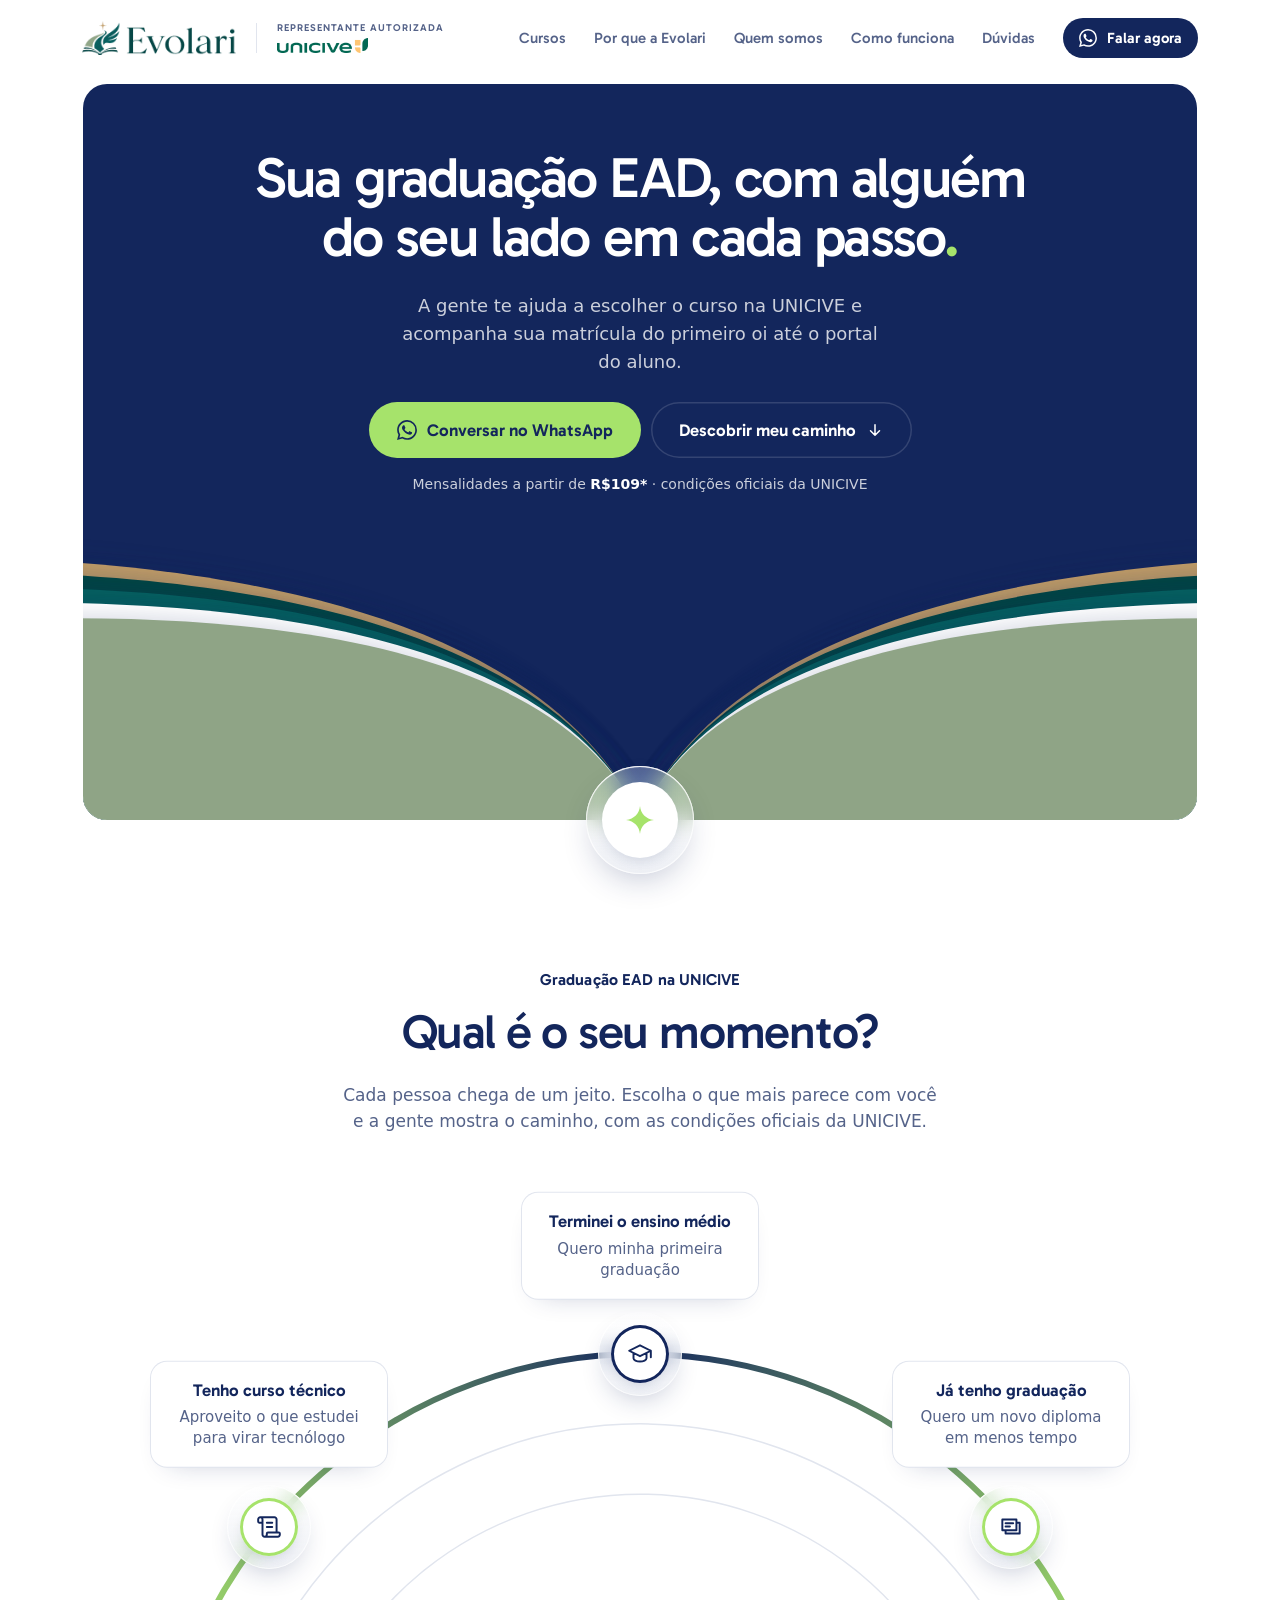
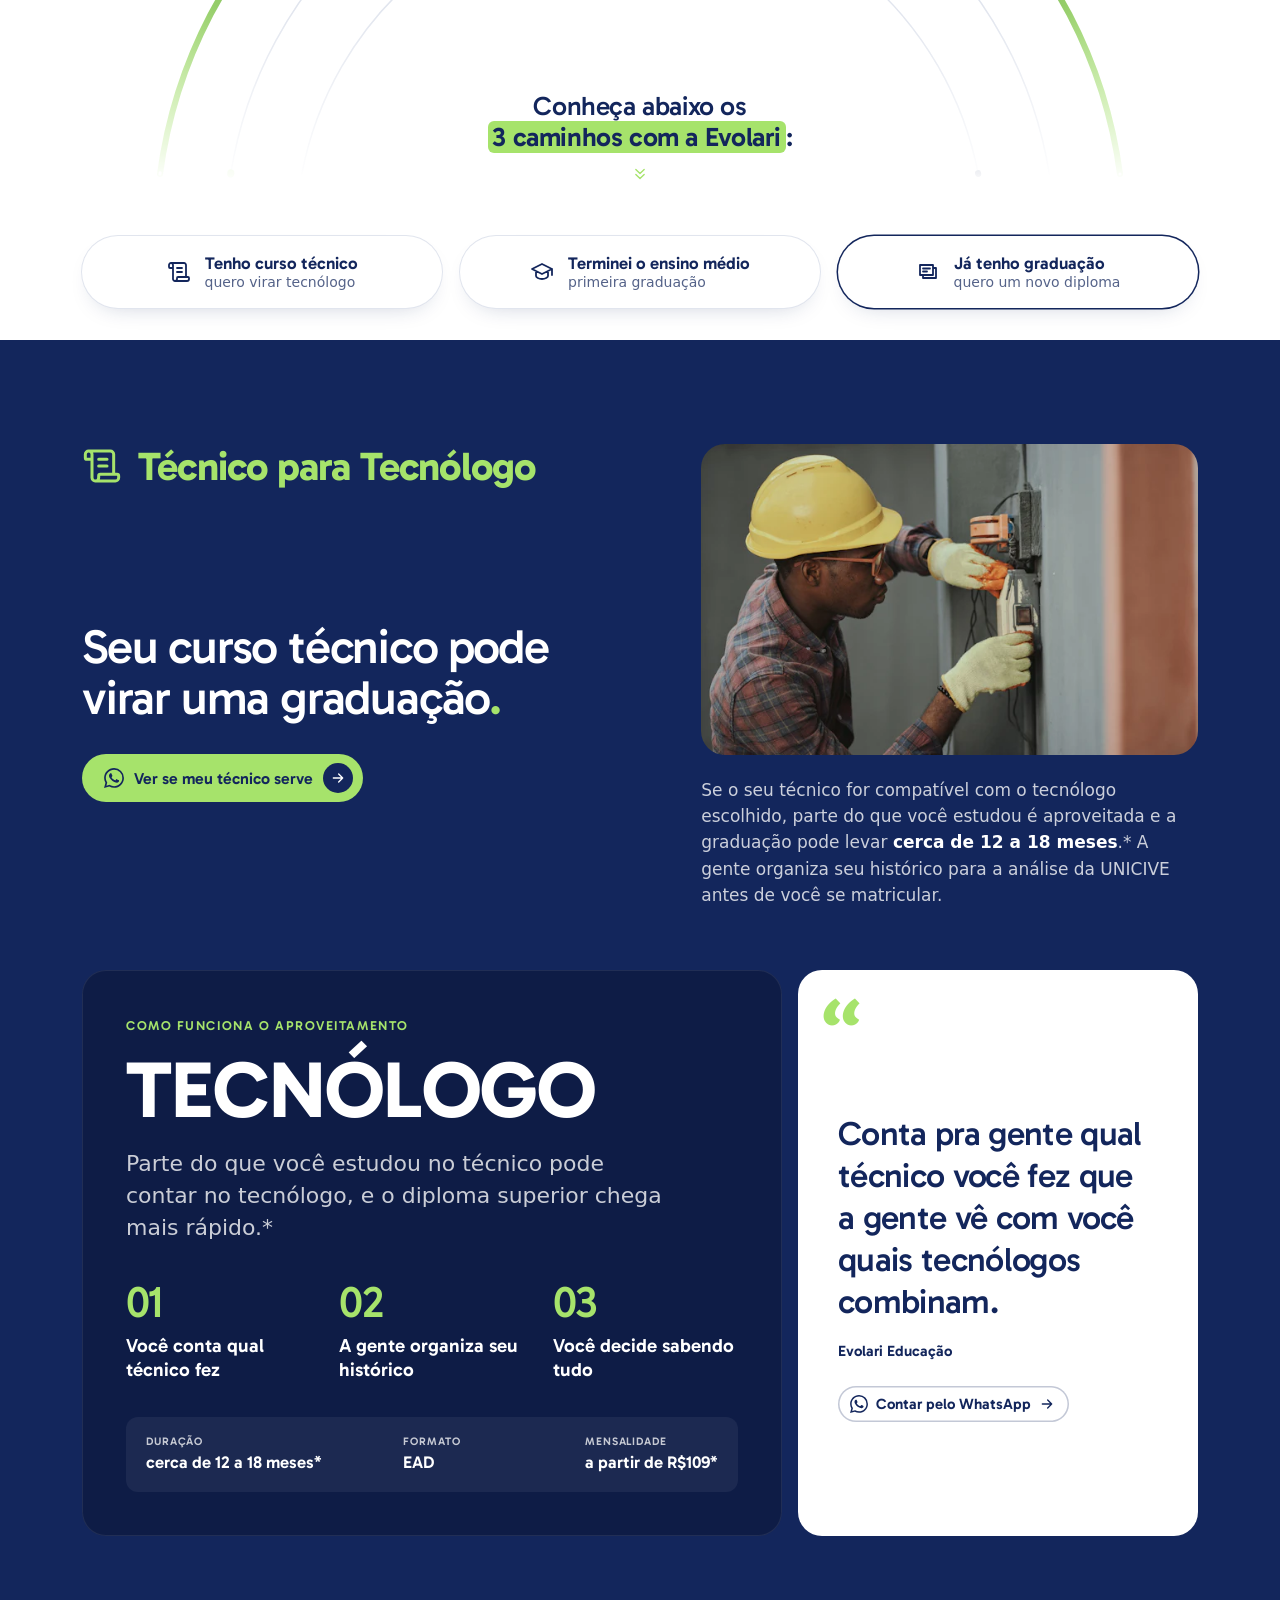
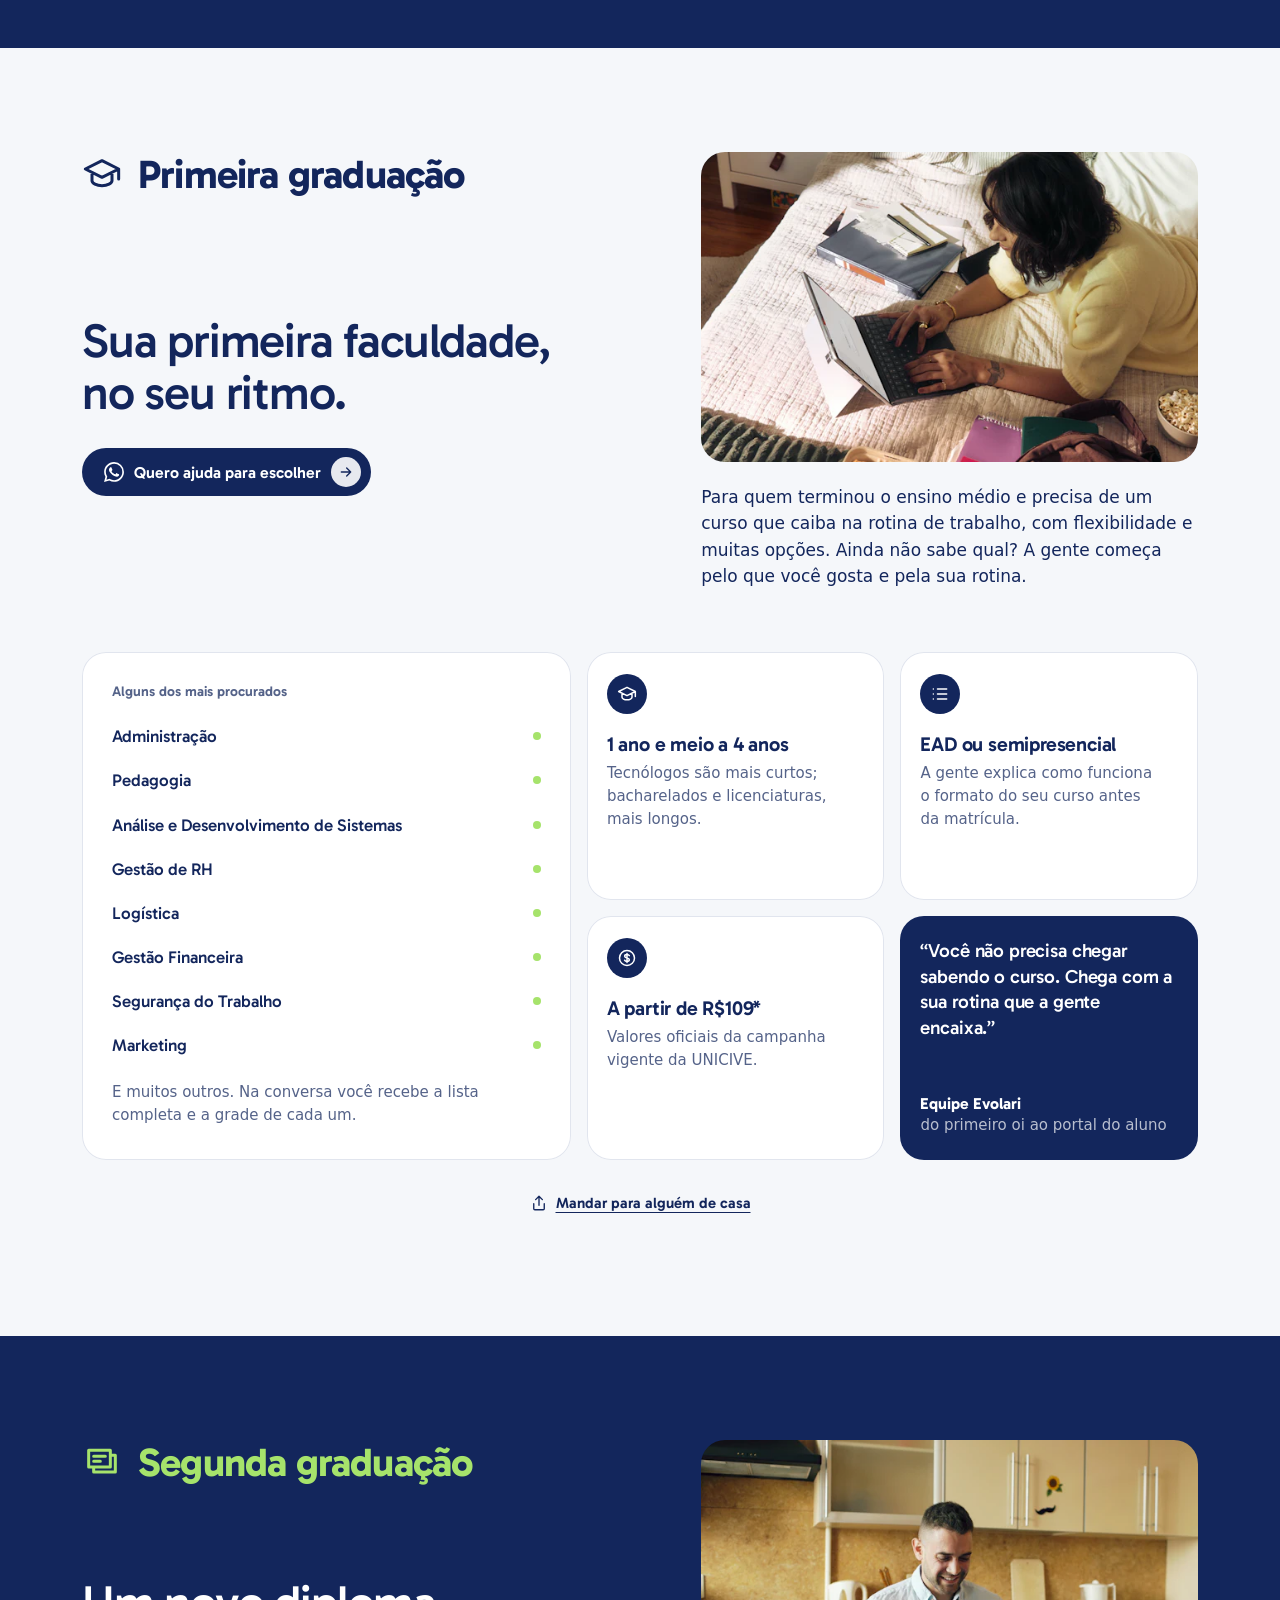
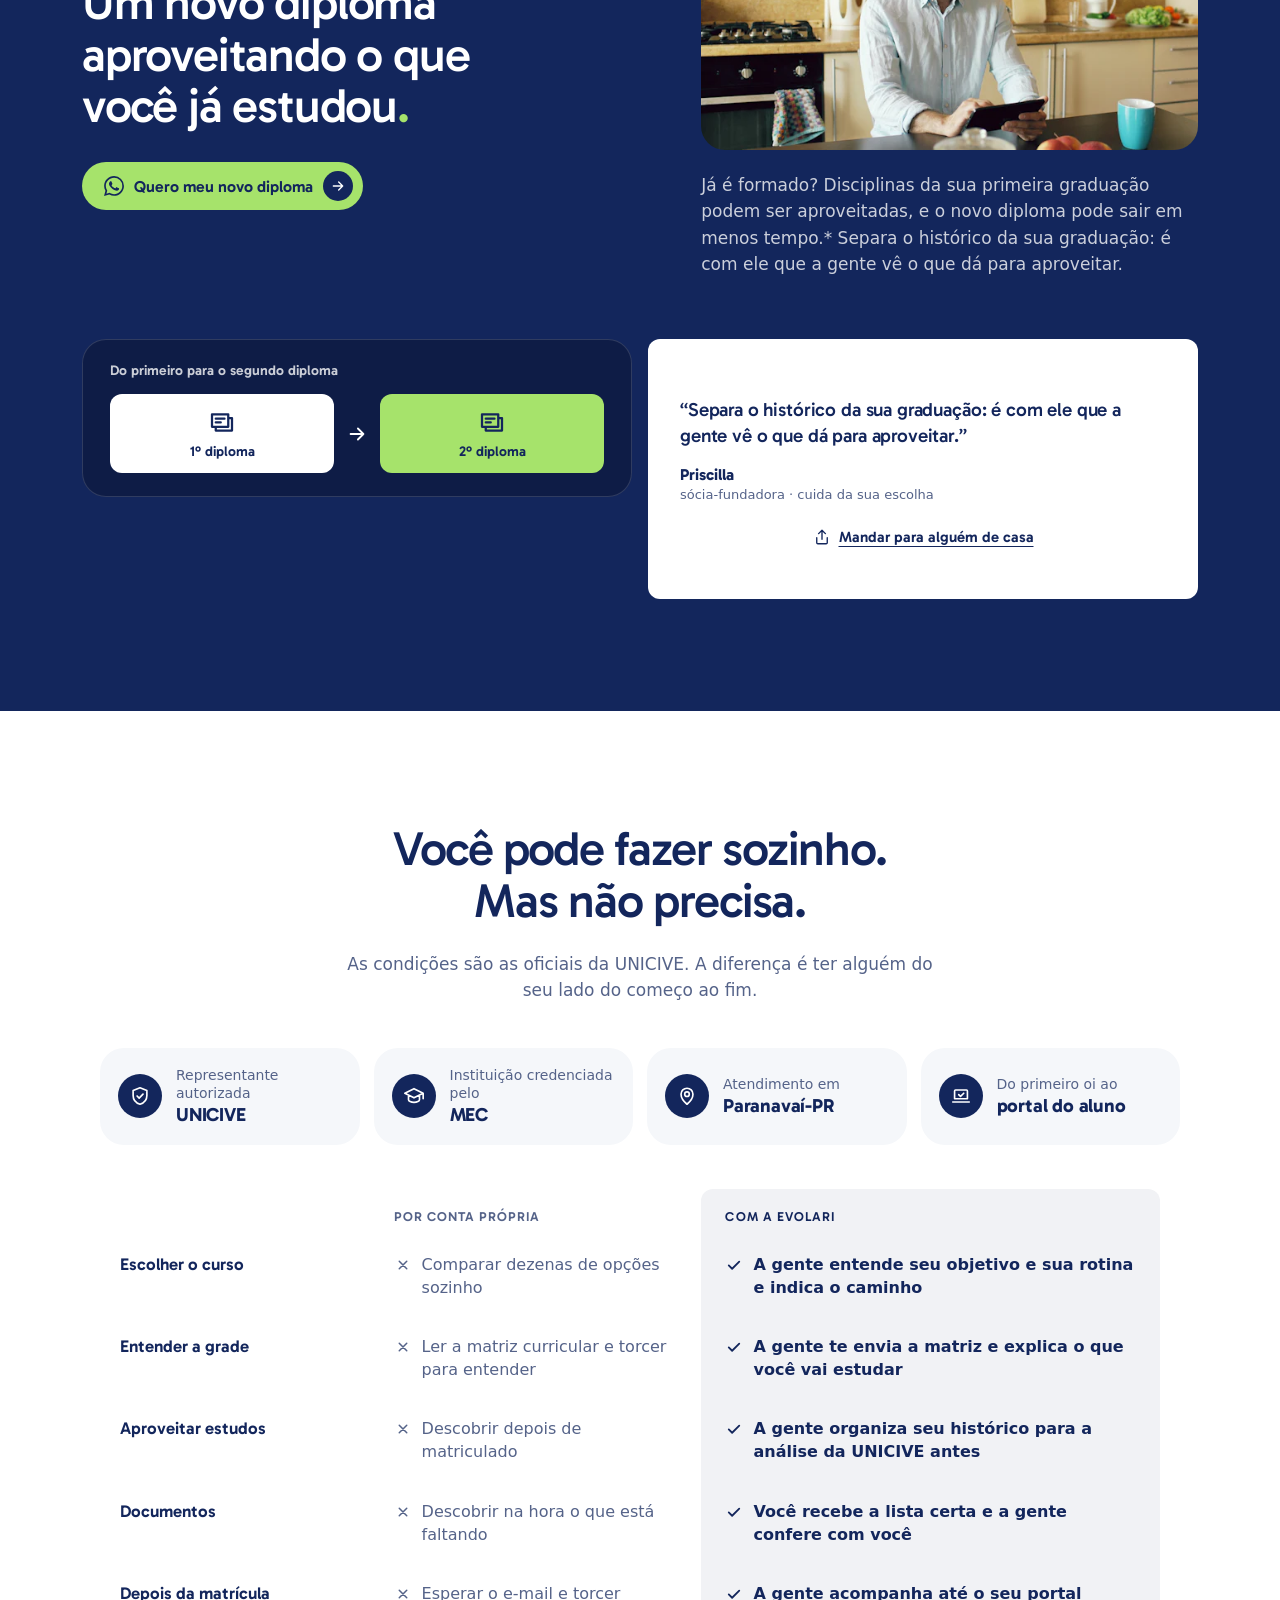
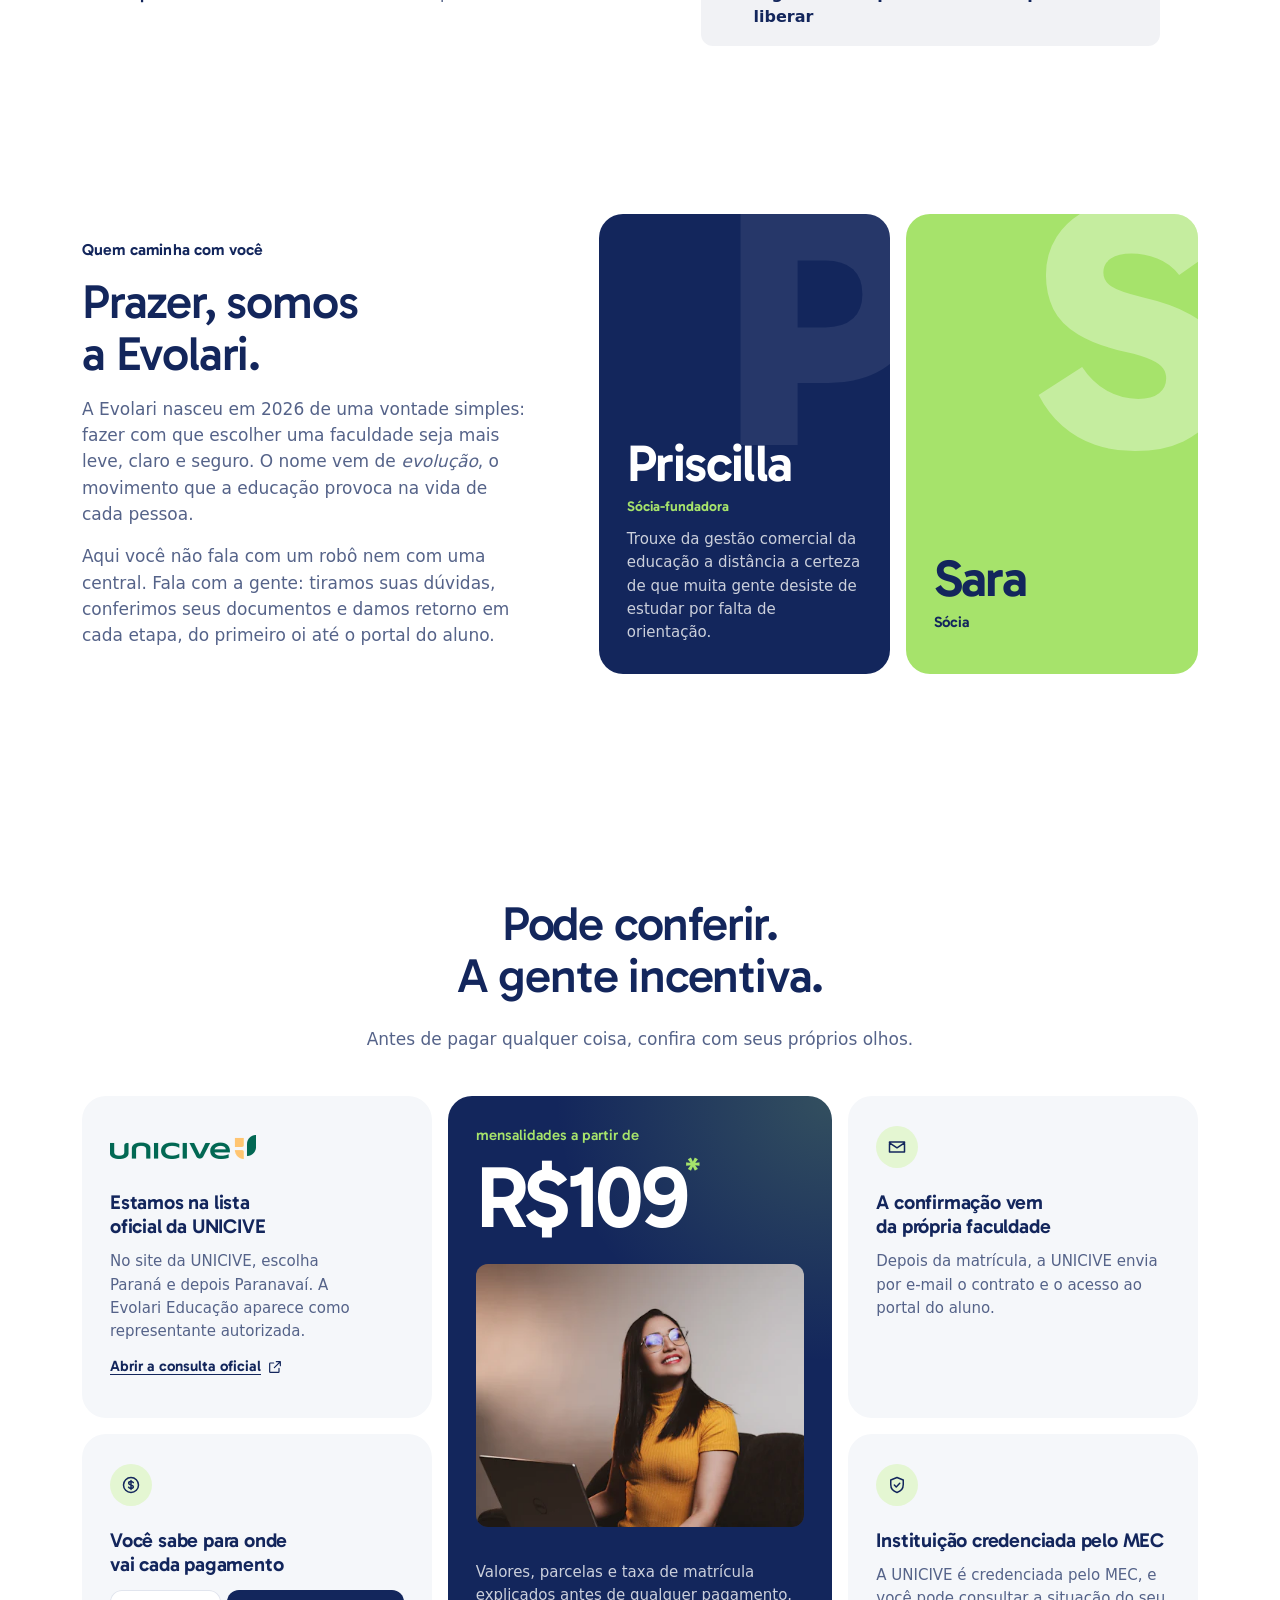
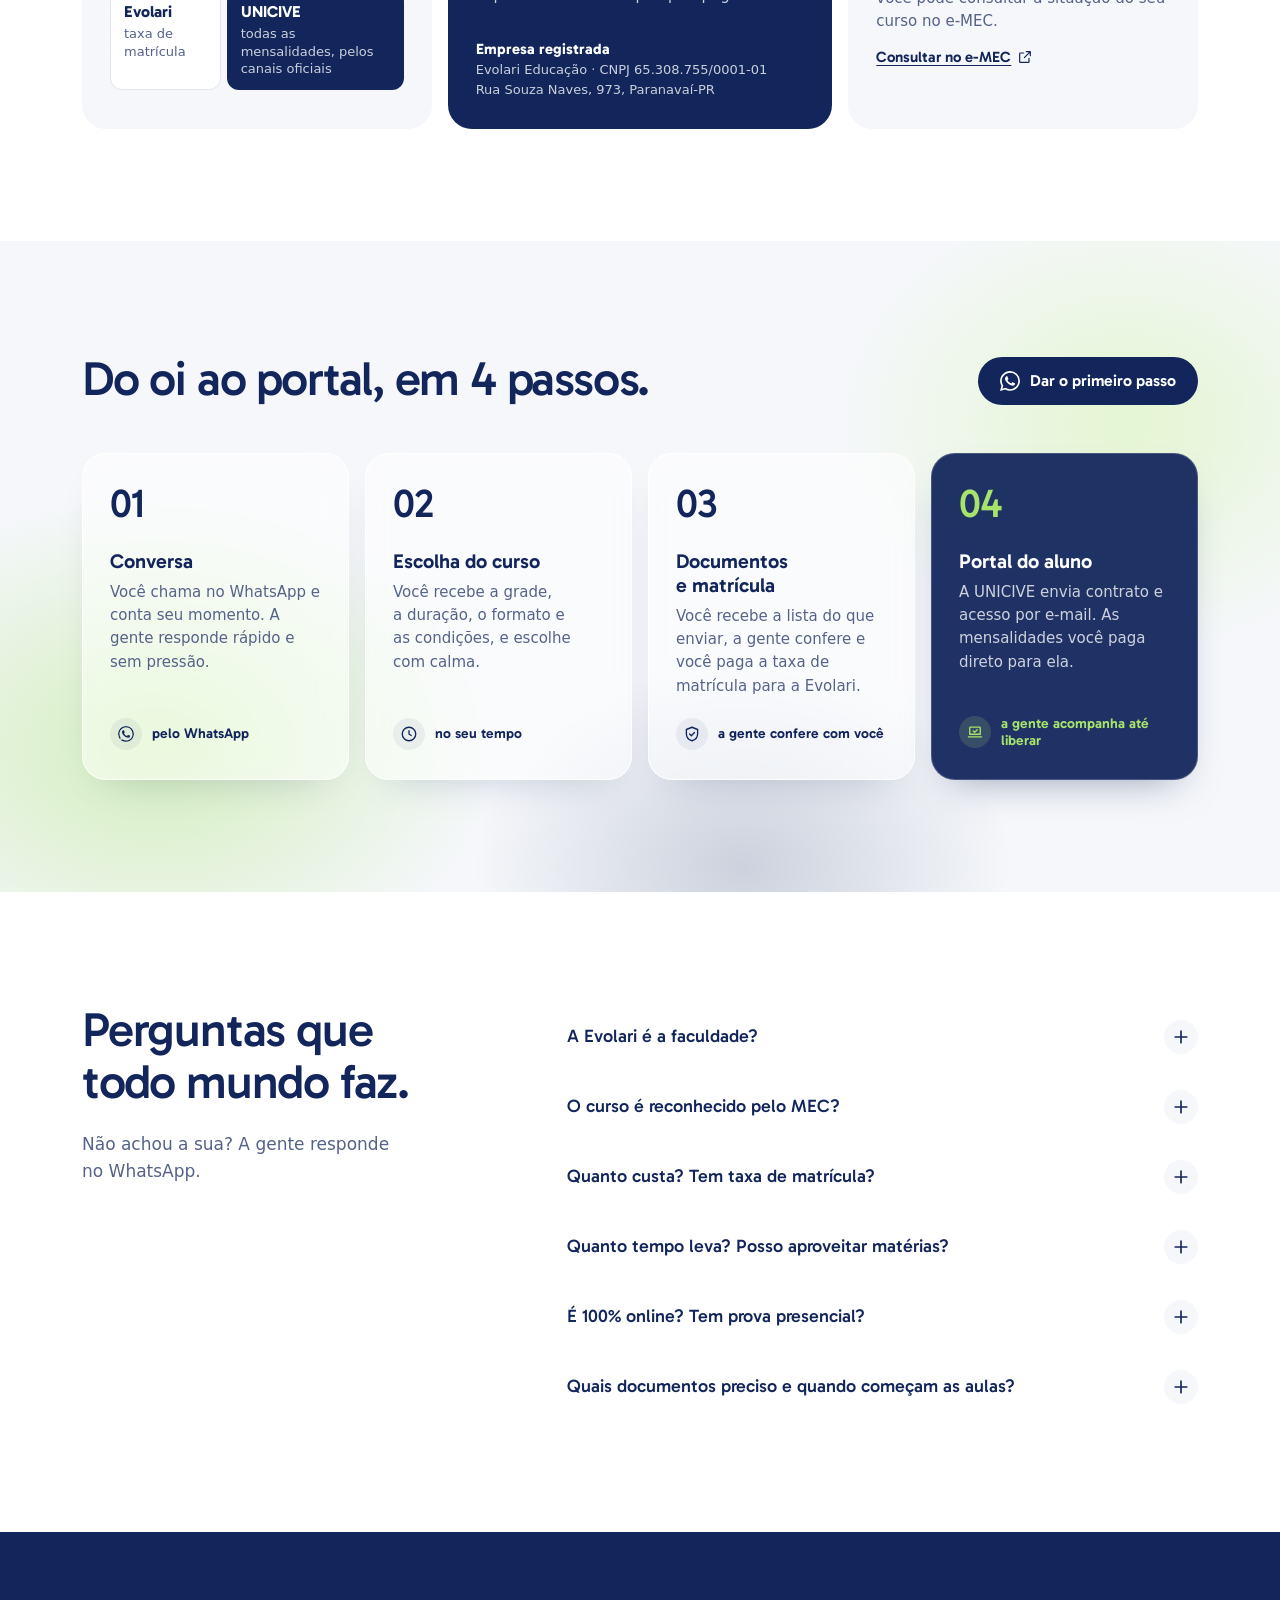
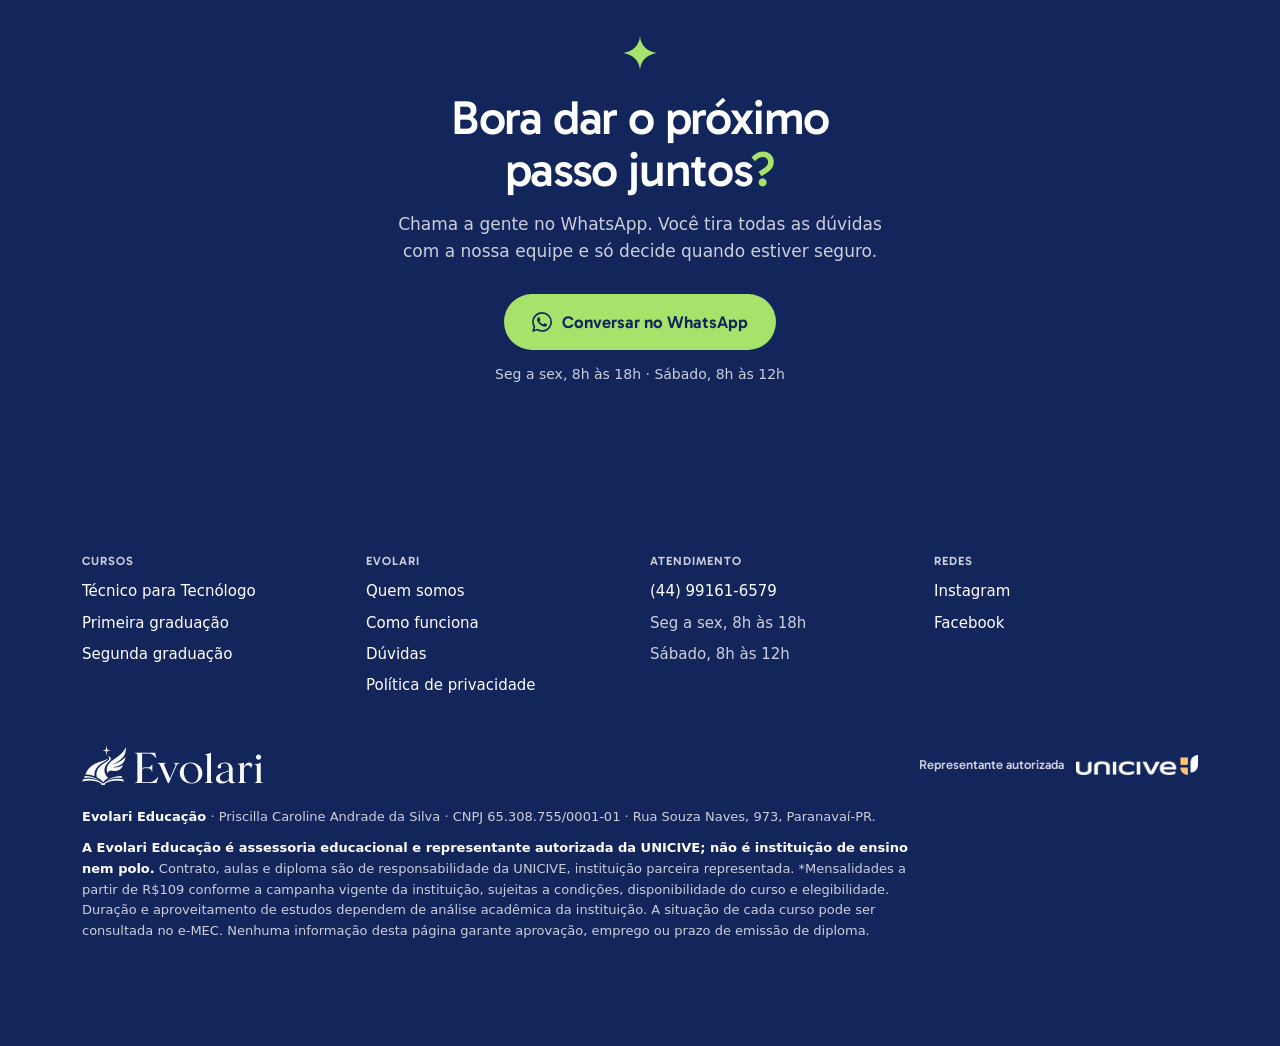
==== commit 3bd645ed: "Ajusta cartão dos diplomas, ícones dos passos e posição do menu Co-Authored-By: Claude Opus 5.5 <nor" ====
--- a/index.html
+++ b/index.html
@@ -34,7 +34,7 @@
     if (!matchMedia('(prefers-reduced-motion: reduce)').matches) d.classList.add('motion');
   })();
 </script>
-<link rel="stylesheet" href="styles.css?v=36">
+<link rel="stylesheet" href="styles.css?v=37">
 <script type="application/ld+json">
 {"@context":"https://schema.org","@graph":[
 {"@type":["LocalBusiness","ProfessionalService"],"@id":"https://matheuswatanabe.github.io/evolari-educacao/#empresa","name":"Evolari Educação","legalName":"Priscilla Caroline Andrade da Silva","description":"Assessoria educacional e representante autorizada da UNICIVE. Orientação para Técnico para Tecnólogo, primeira graduação e segunda graduação EAD, do primeiro contato até a matrícula.","url":"https://matheuswatanabe.github.io/evolari-educacao/","logo":"https://matheuswatanabe.github.io/evolari-educacao/img/icon-512.png","image":"https://matheuswatanabe.github.io/evolari-educacao/img/og-evolari.jpg","taxID":"65.308.755/0001-01","telephone":"+55-44-99161-6579","address":{"@type":"PostalAddress","streetAddress":"Rua Souza Naves, 973","addressLocality":"Paranavaí","addressRegion":"PR","addressCountry":"BR"},"areaServed":{"@type":"Country","name":"Brasil"},"openingHoursSpecification":[{"@type":"OpeningHoursSpecification","dayOfWeek":["Monday","Tuesday","Wednesday","Thursday","Friday"],"opens":"08:00","closes":"18:00"},{"@type":"OpeningHoursSpecification","dayOfWeek":"Saturday","opens":"08:00","closes":"12:00"}],"contactPoint":{"@type":"ContactPoint","contactType":"customer service","telephone":"+55-44-99161-6579","availableLanguage":"Portuguese","url":"https://wa.me/5544991616579"},"knowsAbout":["Graduação EAD","Técnico para Tecnólogo","Segunda graduação","Aproveitamento de estudos"],"sameAs":["https://www.instagram.com/evolarieducacao/","https://www.facebook.com/share/1DgbH6VRsG/"]},
@@ -443,7 +443,7 @@
         <a class="pill pill--teal js-wa" href="https://wa.me/5544991616579" target="_blank" rel="noopener" data-pos="como"><svg><use href="#i-wa"/></svg><span>Dar o primeiro passo</span></a>
       </div>
       <ol class="steps">
-        <li class="rv"><span class="steps__n">01</span><h3>Conversa</h3><p>Você chama no WhatsApp e conta seu momento. A gente responde rápido e sem pressão.</p><span class="chip"><svg><use href="#i-wa"/></svg>pelo WhatsApp</span></li>
+        <li class="rv"><span class="steps__n">01</span><h3>Conversa</h3><p>Você chama no WhatsApp e conta seu momento. A gente responde rápido e sem pressão.</p><span class="chip"><svg class="chip__wa" aria-hidden="true"><use href="#i-wa"/></svg>pelo WhatsApp</span></li>
         <li class="rv"><span class="steps__n">02</span><h3>Escolha do curso</h3><p>Você recebe a grade, a duração, o formato e as condições, e escolhe com calma.</p><span class="chip"><svg><use href="#i-clock"/></svg>no seu tempo</span></li>
         <li class="rv"><span class="steps__n">03</span><h3>Documentos e matrícula</h3><p>Você recebe a lista do que enviar, a gente confere e você paga a taxa de matrícula para a Evolari.</p><span class="chip"><svg><use href="#i-shield"/></svg>a gente confere com você</span></li>
         <li class="rv"><span class="steps__n">04</span><h3>Portal do aluno</h3><p>A UNICIVE envia contrato e acesso por e-mail. As mensalidades você paga direto para ela.</p><span class="chip"><svg><use href="#i-laptop"/></svg>a gente acompanha até liberar</span></li>
--- a/styles.css
+++ b/styles.css
@@ -1 +1 @@
-@font-face{font-family:Gabarito;src:url(fonts/gabarito-latin-wght-normal.woff2) format("woff2-variations");font-weight:400 900;font-display:swap}@font-face{font-family:Atkinson Next;src:url(fonts/atkinson-hyperlegible-next-latin-wght-normal.woff2) format("woff2-variations");font-weight:200 800;font-display:swap}:root{--color-bg: #F5F7FA;--color-surface: #FFFFFF;--color-primary: #13265C;--color-primary-hover: #0E1C46;--color-accent: #A6E36B;--color-accent-hover: #95D65A;--color-text: #13265C;--color-text-muted: #556389;--color-border: #E1E5EE;--color-accent-soft: #E4F6D2;--color-on-primary: #FFFFFF;--color-on-accent: #13265C;--logo-gold: #C09C67;--logo-deep: #024544;--logo-teal: #055F5F;--logo-paper: #FFFFFF;--logo-sage: #8FA486;--on-primary-muted: color-mix(in srgb, var(--color-on-primary) 78%, transparent);--on-primary-line: color-mix(in srgb, var(--color-on-primary) 14%, transparent);--on-primary-wash: color-mix(in srgb, var(--color-on-primary) 7%, transparent);--primary-wash: color-mix(in srgb, var(--color-primary) 6%, transparent);--shadow: color-mix(in srgb, var(--color-primary) 30%, transparent);--shadow-soft: color-mix(in srgb, var(--color-primary) 16%, transparent);--f-d: "Gabarito", ui-sans-serif, system-ui, sans-serif;--f-b: "Atkinson Next", ui-sans-serif, system-ui, sans-serif;--top-h: 64px;--hub: 88px;--book-side: var(--gut);--hub-ring: 13px;--gut: 16px;--max: 1180px;--r: 20px;--r-s: 12px;--ease: cubic-bezier(.16, 1, .3, 1);color-scheme:light}*,*:before,*:after{box-sizing:border-box}html{-webkit-text-size-adjust:100%;scroll-padding-top:calc(var(--top-h) + 8px);scroll-behavior:smooth}body{margin:0;background:var(--color-surface);color:var(--color-text);font:400 1.0625rem/1.55 var(--f-b);-webkit-font-smoothing:antialiased;overflow-x:clip}::selection{background:var(--color-primary);color:var(--color-on-primary)}img,svg{display:block;max-width:100%}a{color:inherit;text-underline-offset:.2em;text-decoration-thickness:1px}b,strong{font-weight:700}h1,h2,h3{font-family:var(--f-d);margin:0;text-wrap:balance}p{margin:0;text-wrap:pretty}button{font:inherit;color:inherit}:focus-visible{outline:2px solid var(--color-primary);outline-offset:2px;border-radius:6px}.hero :focus-visible,.band--teal :focus-visible,.person--teal :focus-visible,.cell--feature :focus-visible,.tile--quote :focus-visible,.foot :focus-visible{outline-color:var(--color-accent)}.sr{position:absolute;width:1px;height:1px;overflow:hidden;clip-path:inset(50%);white-space:nowrap}.skip{position:fixed;left:12px;top:8px;z-index:100;padding:10px 14px;border-radius:999px;background:var(--color-text);color:var(--color-on-primary);font:600 .9375rem/1 var(--f-d);text-decoration:none;transform:translateY(-150%);transition:transform .2s}.skip:focus{transform:none}.wrap{max-width:var(--max);margin:0 auto;padding:0 var(--gut)}.dot{font-style:normal;color:var(--color-primary)}.hero .dot,.band--teal .dot{color:var(--color-accent)}.h2{font:500 clamp(1.875rem,1.3rem + 2.4vw,3rem)/1.08 var(--f-d);letter-spacing:-.025em}.center{text-align:center;margin-left:auto;margin-right:auto}.h2.center{max-width:22ch}.lead{margin-top:24px;max-width:56ch;color:var(--color-text-muted);font-size:1.0625rem}.eyebrow{margin-bottom:16px;text-align:center;font:600 1rem/1.25 var(--f-d);letter-spacing:.01em;color:var(--color-primary)}.eyebrow--left{text-align:left}.kicker{font:600 .875rem/1.2 var(--f-d);color:var(--color-text-muted)}.pill{display:inline-flex;align-items:center;justify-content:center;gap:10px;min-height:48px;padding:0 22px;border-radius:999px;border:0;font:600 1rem/1.2 var(--f-d);text-decoration:none;cursor:pointer;transition:background-color .2s,color .2s,transform .2s var(--ease),box-shadow .2s}.pill>svg{width:20px;height:20px;flex:none}.pill:active{transform:translateY(1px)}.pill--lg{min-height:56px;padding:0 28px;font-size:1.0625rem}.pill--teal{background:var(--color-primary);color:var(--color-on-primary)}.pill--teal:hover{background:var(--color-primary-hover)}.pill--ink{background:var(--color-text);color:var(--color-on-primary)}.pill--ink:hover{background:var(--color-primary-hover)}.pill--gold{background:var(--color-accent);color:var(--color-on-accent)}.pill--gold:hover{background:var(--color-accent-hover)}.pill--ghost{background:transparent;color:var(--color-text);box-shadow:inset 0 0 0 1.5px var(--color-border)}.pill--ghost:hover{box-shadow:inset 0 0 0 1.5px var(--color-text)}.pill--ghost svg{width:18px;height:18px;transition:transform .25s var(--ease)}.pill--ghost:hover svg{transform:translateY(3px)}.hero .pill--ghost{color:var(--color-on-primary);box-shadow:inset 0 0 0 1.5px var(--on-primary-line)}.hero .pill--ghost:hover{box-shadow:inset 0 0 0 1.5px var(--color-on-primary)}.pill__go{display:grid;place-items:center;width:30px;height:30px;margin-right:-12px;border-radius:50%;background:color-mix(in srgb,var(--color-surface) 90%,transparent);color:var(--color-text);transition:transform .25s var(--ease)}.pill__go svg{width:16px;height:16px}.pill--gold .pill__go{background:var(--color-primary);color:var(--color-on-primary)}.pill:hover .pill__go{transform:translate(3px)}.top{position:sticky;top:0;z-index:30;background:color-mix(in srgb,var(--color-surface) 92%,transparent);-webkit-backdrop-filter:saturate(1.4) blur(12px);backdrop-filter:saturate(1.4) blur(12px)}.top{transition:box-shadow .25s,background-color .25s}.top.is-stuck{box-shadow:0 1px 0 var(--color-border)}.top__in{position:relative;max-width:var(--max);height:var(--top-h);margin:0 auto;padding:0 var(--gut);display:flex;align-items:center;gap:10px}.top__id{display:flex;align-items:center;gap:20px;min-width:0}.top__brand{flex:none}.top__brand img{height:26px;width:auto}.top__seal{display:none;gap:5px;justify-items:start;padding-left:20px;border-left:1px solid var(--color-border);text-decoration:none;font:600 .625rem/1 var(--f-d);letter-spacing:.1em;text-transform:uppercase;color:var(--color-text-muted)}.top__seal img{width:auto;height:15px}.top__nav{font:500 .9375rem/1 var(--f-d)}.top__nav>a{text-decoration:none;color:var(--color-text-muted);transition:color .2s}.top__nav>a:hover{color:var(--color-text)}.top__cta{flex:none;margin-left:auto;min-height:40px;padding:0 16px;font-size:.9375rem}.top__cta svg{width:18px;height:18px}.top__burger{flex:none;position:relative;width:44px;height:44px;margin-right:-8px;padding:0;border:0;border-radius:50%;background:none;color:var(--color-text);cursor:pointer;transition:background-color .2s}.top__burger:hover{background:var(--color-bg)}.top__burger span{position:absolute;left:12px;top:calc(50% - 1px);width:20px;height:2px;border-radius:2px;background:currentColor;transition:transform .4s var(--ease),opacity .2s}.top__burger span:nth-child(1){transform:translateY(-6px)}.top__burger span:nth-child(3){transform:translateY(6px)}.top__burger[aria-expanded=true] span:nth-child(1){transform:rotate(45deg)}.top__burger[aria-expanded=true] span:nth-child(2){opacity:0;transform:scaleX(.2)}.top__burger[aria-expanded=true] span:nth-child(3){transform:rotate(-45deg)}@media (max-width: 999px){.top__nav{position:absolute;top:100%;left:0;right:0;display:grid;max-height:calc(100dvh - var(--top-h));overflow-y:auto;overscroll-behavior:contain;padding:4px var(--gut) 24px;border-radius:0 0 var(--r) var(--r);background:var(--color-surface);box-shadow:0 1px 0 var(--color-border) inset,0 28px 48px -28px var(--shadow);font-size:1.25rem;opacity:0;visibility:hidden;transform:translateY(-10px);transition:opacity .25s var(--ease),transform .4s var(--ease),visibility 0s .4s}.menu-open .top__nav{opacity:1;visibility:visible;transform:none;transition:opacity .25s var(--ease),transform .4s var(--ease)}.top__nav>a{padding:18px 0;border-bottom:1px solid var(--color-border);color:var(--color-text)}.menu-open .top__nav>a,.menu-open .top__menu-foot{animation:menu-in .45s var(--ease) both}.menu-open .top__nav>a:nth-child(2){animation-delay:.03s}.menu-open .top__nav>a:nth-child(3){animation-delay:.06s}.menu-open .top__nav>a:nth-child(4){animation-delay:.09s}.menu-open .top__nav>a:nth-child(5){animation-delay:.12s}.menu-open .top__menu-foot{animation-delay:.16s}.top__menu-foot{display:grid;gap:18px;margin-top:22px}.top__menu-seal{display:grid;gap:6px;justify-items:start;text-decoration:none;font:600 .6875rem/1 var(--f-d);letter-spacing:.1em;text-transform:uppercase;color:var(--color-text-muted)}.top__menu-seal img{width:auto;height:18px}.menu-open .top{background:var(--color-surface);box-shadow:none}}@keyframes menu-in{0%{opacity:0;transform:translateY(-6px)}}.scrim{position:fixed;inset:0;z-index:29;background:color-mix(in srgb,var(--color-primary) 38%,transparent);opacity:0;pointer-events:none;transition:opacity .3s var(--ease)}.menu-open .scrim{opacity:1;pointer-events:auto}html.menu-open{overflow:hidden}.menu-open .float{opacity:0;pointer-events:none}@media (max-width: 359px){.top__cta{width:40px;padding:0}.top__cta span{position:absolute;width:1px;height:1px;overflow:hidden;clip-path:inset(50%);white-space:nowrap}}.hero{position:relative;isolation:isolate;padding:48px var(--gut) 0;text-align:center}.hero__copy{position:relative;z-index:1;display:grid;justify-items:center;max-width:1120px;margin:0 auto}.hero__title{font-weight:500;font-size:clamp(2.125rem,1.3rem + 3.4vw,3.875rem);line-height:1.04;letter-spacing:-.032em;max-width:18ch}.hero__copy{color:var(--color-on-primary)}.hero__lead{margin-top:26px;max-width:46ch;color:var(--on-primary-muted);font-size:1.125rem}.hero__meta{margin-top:16px;font-size:.875rem;color:var(--on-primary-muted)}.hero__meta b{color:var(--color-on-primary)}.hero__actions{display:grid;gap:10px;margin-top:26px;width:min(100%,360px)}.motion .hero__copy>*{animation:rise-late .8s var(--ease) 3s both}.motion .hero.is-open .hero__copy>*{animation:rise .8s var(--ease) both}.motion .hero.is-open .hero__copy>:nth-child(2){animation-delay:.1s}.motion .hero.is-open .hero__copy>:nth-child(3){animation-delay:.18s}.motion .hero.is-open .hero__copy>:nth-child(4){animation-delay:.26s}@keyframes rise{0%{opacity:0;transform:translateY(14px);filter:blur(6px)}}@keyframes rise-late{0%{opacity:0;transform:translateY(14px);filter:blur(6px)}}.book{position:absolute;z-index:0;top:8px;bottom:calc(var(--hub) / 2);left:0;right:0;width:calc(100% - 2 * var(--book-side));max-width:1416px;margin:0 auto;border-radius:var(--r);overflow:hidden;pointer-events:none;background:var(--color-primary)}.motion .book:not(.is-ready){background:var(--logo-sage)}.book__svg{width:100%;height:100%}.book__svg path{shape-rendering:geometricPrecision}.book__svg path{filter:drop-shadow(0 -4px 10px color-mix(in srgb,var(--color-primary) 0%,transparent));transition:filter .8s}.book.is-done .book__svg path{filter:drop-shadow(0 -4px 10px color-mix(in srgb,var(--color-primary) 16%,transparent))}.stage{height:190px;margin-top:28px}.hub{position:relative;z-index:4;display:grid;place-items:center;width:var(--hub);height:var(--hub);margin:calc(var(--hub) / -2) auto 0;border-radius:50%;background:linear-gradient(180deg,color-mix(in srgb,var(--color-surface) 28%,transparent),color-mix(in srgb,var(--color-border) 55%,transparent));-webkit-backdrop-filter:blur(12px) saturate(1.5);backdrop-filter:blur(12px) saturate(1.5);box-shadow:inset 0 0 0 1px color-mix(in srgb,var(--color-surface) 70%,transparent),inset 0 1px 1px color-mix(in srgb,var(--color-surface) 90%,transparent),0 14px 34px -12px color-mix(in srgb,var(--color-primary) 30%,transparent)}.hub:before{content:"";position:absolute;z-index:-1;inset:var(--hub-ring);border-radius:50%;background:var(--color-surface);box-shadow:0 6px 16px -6px color-mix(in srgb,var(--color-primary) 22%,transparent)}.hub svg{width:24px;height:24px;color:var(--color-accent)}.motion .hub,.motion .hub svg{opacity:0}.motion .hero.is-open .hub{opacity:1;animation:hub-in .7s var(--ease) .2s both}.motion .hero.is-open .hub svg{opacity:1;animation:star-in .8s var(--ease) .35s both}@keyframes hub-in{0%{transform:scale(.2);opacity:0}}@keyframes star-in{0%{transform:rotate(-120deg) scale(.3);opacity:0}}.sec{padding:80px 0}.sec--tight{padding-top:40px}.sec--soft{background:var(--color-bg)}.moment{padding-top:72px;padding-bottom:0}.arc{position:relative;max-width:1000px;margin:36px auto 0;aspect-ratio:1000 / 470}.arc__svg{position:absolute;inset:0;width:100%;height:100%;overflow:visible}.arc__svg path{fill:none;stroke-linecap:round}.arc__ring{stroke:var(--color-border);stroke-width:1.5}.arc__track{stroke:var(--color-border);stroke-width:2}.arc__line{stroke:url(#arc-g);stroke-width:6}.arc-g__a{stop-color:var(--color-accent)}.arc-g__b{stop-color:var(--color-primary)}.motion .arc__line{stroke-dasharray:1 1;stroke-dashoffset:1;transition:stroke-dashoffset 1.8s var(--ease) .1s}.motion .arc.is-in .arc__line{stroke-dashoffset:0}.arc__orbit{display:none;stroke-dasharray:.001 .999}.motion .arc__orbit{display:block;opacity:0;transition:opacity .8s 1.8s}.motion .arc.is-in .arc__orbit{opacity:1;animation:orbit 11s linear infinite}.arc__orbit--1{stroke:var(--color-accent);stroke-width:7}.arc__orbit--2{stroke:var(--color-primary);stroke-width:6}.arc__orbit--3{stroke:var(--color-surface);stroke-width:3}.motion .arc.is-in .arc__orbit--2{animation-duration:15s;animation-delay:-6s}.motion .arc.is-in .arc__orbit--3{animation-duration:8s;animation-delay:-3s}@keyframes orbit{to{stroke-dashoffset:-1}}.arc.is-off .arc__orbit,.arc.is-off .arc__center svg{animation-play-state:paused}.arc__node{--node: 66px;--node-ring: 10px;position:absolute;z-index:2;display:grid;place-items:center;width:var(--node);height:var(--node);margin:calc(var(--node) / -2) 0 0 calc(var(--node) / -2);padding:0;border-radius:50%;border:0;cursor:pointer;background:linear-gradient(180deg,color-mix(in srgb,var(--color-surface) 28%,transparent),color-mix(in srgb,var(--color-border) 55%,transparent));-webkit-backdrop-filter:blur(10px) saturate(1.5);backdrop-filter:blur(10px) saturate(1.5);box-shadow:inset 0 0 0 1px color-mix(in srgb,var(--color-surface) 70%,transparent),inset 0 1px 1px color-mix(in srgb,var(--color-surface) 90%,transparent),0 12px 28px -12px color-mix(in srgb,var(--color-primary) 30%,transparent);transition:transform .3s var(--ease)}.arc__node:before{content:"";position:absolute;z-index:-1;inset:var(--node-ring);border-radius:50%;background:var(--color-surface);box-shadow:inset 0 0 0 3px currentColor,0 6px 14px -6px color-mix(in srgb,var(--color-primary) 22%,transparent)}.arc__node svg{width:22px;height:22px}.arc__node:hover{transform:scale(1.08)}.n1{left:12.9%;top:45.3%;color:var(--color-accent)}.n1 svg{color:var(--color-text)}.n2{left:50%;top:8.5%;color:var(--color-primary)}.n3{left:87.1%;top:45.3%;color:var(--color-accent)}.n3 svg{color:var(--color-text)}.arc__label{display:none;position:absolute;z-index:3;width:236px;padding:18px 20px;border-radius:16px;background:var(--color-surface);box-shadow:0 0 0 1px var(--color-border),0 12px 28px -18px color-mix(in srgb,var(--color-primary) 30%,transparent);font-size:.9375rem;line-height:1.4;color:var(--color-text-muted);text-align:center}.arc__label b{display:block;margin-bottom:6px;font:600 1.0625rem/1.25 var(--f-d);color:var(--color-text)}.l1{left:12.9%;top:45.3%;transform:translate(-50%,calc(-100% - 60px))}.l2{left:50%;top:8.5%;transform:translate(-50%,calc(-100% - 56px))}.l3{left:87.1%;top:45.3%;transform:translate(-50%,calc(-100% - 60px))}.arc__center{position:absolute;left:50%;bottom:0;transform:translate(-50%);display:grid;justify-items:center;gap:10px;width:56%;text-align:center}.arc__center p{font:500 clamp(.9375rem,.7rem + 1.2vw,1.875rem)/1.2 var(--f-d);letter-spacing:-.015em}.arc__center b{font-weight:600;color:var(--color-on-accent);background:var(--color-accent);padding:0 .18em;border-radius:6px;-webkit-box-decoration-break:clone;box-decoration-break:clone}.arc__center svg{width:20px;height:20px;color:var(--color-accent);animation:bob 2s ease-in-out infinite}@keyframes bob{50%{transform:translateY(5px)}}.motion .arc__node,.motion .arc__label{opacity:0;transition:opacity .5s,transform .6s var(--ease)}.motion .arc.is-in .arc__node,.motion .arc.is-in .arc__label{opacity:1}.motion .arc.is-in .n1,.motion .arc.is-in .l1{transition-delay:.35s}.motion .arc.is-in .n2,.motion .arc.is-in .l2{transition-delay:.9s}.motion .arc.is-in .n3,.motion .arc.is-in .l3{transition-delay:1.45s}@media (max-width: 719px){.arc{aspect-ratio:auto;display:flex;flex-direction:column;align-items:center;margin-top:32px}.arc__svg{display:none}.arc__label,.arc__node,.arc__center{position:relative;left:auto;top:auto;transform:none}.arc__label{display:block;width:min(100%,320px);margin:0}.arc__node{margin:22px 0}.l1{order:1}.n1{order:2}.l2{order:3}.n2{order:4}.l3{order:5}.n3{order:6}.arc__center{order:7;width:100%;margin-top:10px}.arc__center p{font-size:1.25rem}.arc__label:before,.arc__label:after{content:"";position:absolute;left:50%;width:4px;margin-left:-2px;border-radius:2px}.arc__label:after{top:100%;height:22px}.arc__label:before{bottom:100%;height:22px}.l1:before{display:none}.l1:after{background:var(--color-accent)}.l2:before{background:linear-gradient(var(--color-accent),var(--color-primary))}.l2:after{background:var(--color-primary)}.l3:before{background:linear-gradient(var(--color-primary),var(--color-accent))}.l3:after{background:var(--color-accent)}.motion .arc__label,.motion .arc__node{transform:translateY(10px)}.motion .arc.is-in .arc__label,.motion .arc.is-in .arc__node{transform:none}.guide__steps{gap:18px}.guide__steps li{display:flex;align-items:center;gap:20px}.guide__n{flex:none;width:1.3em;margin:0;font-size:2.25rem}}.tabs{margin-top:36px}.tabs__in{max-width:var(--max);margin:0 auto;padding:16px var(--gut) 32px;display:grid;gap:12px}.tab{display:flex;align-items:center;justify-content:center;gap:14px;min-height:72px;padding:12px 24px;border-radius:999px;border:0;cursor:pointer;background:var(--color-surface);text-align:left;box-shadow:0 0 0 1px var(--color-border),0 10px 24px -14px color-mix(in srgb,var(--color-primary) 28%,transparent);transition:background-color .25s,color .25s,box-shadow .25s,transform .25s var(--ease)}.tab svg{width:24px;height:24px;flex:none;color:var(--color-primary);transition:color .25s}.tab span{display:grid;font-size:.875rem;line-height:1.25;color:var(--color-text-muted);transition:color .25s}.tab b{font:600 1.0625rem/1.25 var(--f-d);color:var(--color-text);transition:color .25s}.tab:hover,.tab:focus-visible{background:var(--color-primary);box-shadow:0 0 0 1px var(--color-primary),0 14px 28px -14px color-mix(in srgb,var(--color-primary) 55%,transparent);transform:translateY(-2px)}.tab:hover svg,.tab:hover b,.tab:focus-visible svg,.tab:focus-visible b{color:var(--color-on-primary)}.tab:hover span,.tab:focus-visible span{color:var(--on-primary-muted)}.tab[aria-pressed=true]:not(:hover):not(:focus-visible){box-shadow:0 0 0 1.5px var(--color-primary),0 10px 24px -14px color-mix(in srgb,var(--color-primary) 28%,transparent)}.band{padding:72px 0 80px}.band--teal{background:var(--color-primary);color:var(--color-on-primary)}.band--light{background:var(--color-bg);color:var(--color-text)}.band__head{display:grid;gap:22px;margin-bottom:40px}.band__head .h2{max-width:18ch;margin-bottom:30px}.band__tag{display:inline-flex;align-items:center;gap:.4em;margin-bottom:20px;font:700 clamp(1.75rem,1.2rem + 2vw,2.5rem)/1.1 var(--f-d);letter-spacing:-.02em}.band__tag svg{flex:none;width:1em;height:1em}.band--teal .band__tag{color:var(--color-accent)}.band__text{max-width:48ch;font-size:1.0625rem}.band__side{display:grid;gap:22px}.band__media{margin:0;aspect-ratio:16 / 10;border-radius:var(--r);overflow:hidden;background:var(--color-border)}.band__media img{width:100%;height:100%;object-fit:cover;transition:transform 1.4s var(--ease)}.motion .band__media.rv img{transform:scale(1.08)}.motion .band__media.rv.is-in img{transform:none}.band--teal .band__text{color:var(--on-primary-muted)}.band--teal .band__text b{color:var(--color-on-primary)}.morph{margin:14px 0 6px}.morph__w{display:inline-flex;position:relative;font:700 clamp(2.5rem,1.5rem + 4.4vw,5rem)/1 var(--f-d);letter-spacing:-.01em}.morph__w span{display:inline-block}.facts{display:grid;grid-template-columns:1fr auto 1fr;gap:16px;margin:24px 0 0}.facts div{padding-top:14px}.facts div:nth-child(2){justify-self:center}.facts div:nth-child(3){justify-self:end}@media (max-width: 719px){.facts{grid-template-columns:1fr 1fr;row-gap:16px}.facts div:first-child{grid-column:1 / -1}.facts div:nth-child(2),.facts div:nth-child(3){justify-self:start}}.facts dt{font:600 .6875rem/1.2 var(--f-d);letter-spacing:.08em;text-transform:uppercase;opacity:.75}.facts dd{margin:4px 0 0;font:600 1.0625rem/1.25 var(--f-d)}.guide{display:grid;gap:36px;padding:32px 22px 24px;border-radius:var(--r);background:var(--color-primary-hover);box-shadow:inset 0 0 0 1px color-mix(in srgb,var(--color-surface) 8%,transparent)}.guide__kicker{font:600 .8125rem/1.2 var(--f-d);letter-spacing:.12em;text-transform:uppercase}.guide__kicker{color:var(--color-accent)}.guide .morph{margin:16px 0 18px}.guide__deck{max-width:40ch;font:400 clamp(1.125rem,1rem + .5vw,1.375rem)/1.45 var(--f-b);color:var(--on-primary-muted)}.guide__steps{list-style:none;margin:0;padding:0;display:grid;gap:26px;counter-reset:none}.guide__n{display:block;margin-bottom:10px;font:500 2.75rem/1 var(--f-d);letter-spacing:-.04em;color:var(--color-accent)}.guide__steps h4{margin:0;font:600 1.1875rem/1.25 var(--f-d);color:var(--color-on-primary)}.guide__facts{margin:0;padding:18px 20px;border-radius:var(--r-s);background:color-mix(in srgb,var(--color-surface) 6%,transparent)}.guide__facts div{padding-top:0}.duo{display:grid;gap:16px}.pull{position:relative;display:flex;flex-direction:column;justify-content:center;align-items:flex-start;margin:0;padding:64px 28px 36px;border-radius:var(--r);background:var(--color-surface);color:var(--color-text)}.pull:before{content:"\201c";position:absolute;top:18px;left:24px;font:700 5rem/1 var(--f-d);color:var(--color-accent)}.pull blockquote{margin:0;font:500 clamp(1.5rem,1.15rem + 1.2vw,2.125rem)/1.25 var(--f-d);letter-spacing:-.02em;text-wrap:balance}.pull__by{margin-top:18px;font:600 .9375rem/1.2 var(--f-d);color:var(--color-primary)}.pull__wa{display:inline-flex;align-items:center;gap:8px;margin-top:26px;padding:9px 14px 9px 12px;border-radius:999px;font:600 .9375rem/1.2 var(--f-d);color:var(--color-primary);text-decoration:none;box-shadow:inset 0 0 0 1.5px color-mix(in srgb,var(--color-primary) 25%,transparent);transition:box-shadow .2s,background-color .2s,color .2s}.pull__wa svg{width:18px;height:18px;flex:none}.pull__wa .pull__go{width:16px;height:16px;transition:transform .25s var(--ease)}.pull__wa:hover{background:var(--color-primary);color:var(--color-on-primary);box-shadow:inset 0 0 0 1.5px var(--color-primary)}.pull__wa:hover .pull__go{transform:translate(3px)}.motion .guide.rv .guide__steps li{opacity:0;transform:translateY(14px);transition:opacity .6s,transform .8s var(--ease)}.motion .guide.is-in .guide__steps li{opacity:1;transform:none}.motion .guide.is-in .guide__steps li:nth-child(2){transition-delay:.15s}.motion .guide.is-in .guide__steps li:nth-child(3){transition-delay:.3s}.trio{display:grid;gap:16px}.trio__card{margin:0;padding:24px 22px;border-radius:var(--r);background:var(--color-primary-hover);box-shadow:inset 0 0 0 1px var(--on-primary-line)}.trio__diplomas .kicker{color:var(--on-primary-muted)}.trio__diplomas .stack{margin:14px 0 0;gap:12px}.trio__diplomas .stack__d{width:104px;padding:14px 8px 12px;gap:6px;font-size:.875rem}.trio__diplomas .stack__d svg{width:30px;height:30px}.trio__diplomas .stack__arrow{width:22px;height:22px}.trio__facts div{padding-top:0}.trio__quote{display:flex;flex-direction:column;justify-content:center;padding:30px 26px 18px;border-radius:var(--r)}.stack{display:flex;align-items:center;gap:14px;margin:20px 0 4px}.stack__d{display:grid;justify-items:center;gap:8px;width:128px;padding:20px 10px 16px;border-radius:var(--r-s);font:600 .9375rem/1.2 var(--f-d)}.stack__d svg{width:40px;height:40px}.stack__d--1{background:var(--color-surface);color:var(--color-text)}.stack__d--2{background:var(--color-accent);color:var(--color-on-accent)}.stack__d--2 svg{color:var(--color-on-accent)}.stack__arrow{width:28px;height:28px;flex:none}.motion .trio__diplomas .stack__d--2{opacity:0;transform:translate(-24px) rotate(-4deg);transition:opacity .6s,transform .9s var(--ease) .2s}.motion .trio__diplomas.is-in .stack__d--2{opacity:1;transform:none}.note{padding:22px 20px 16px;border-radius:var(--r-s);background:var(--color-surface);color:var(--color-text)}.note blockquote,.tile--quote blockquote{margin:0;font:500 1.1875rem/1.35 var(--f-d);letter-spacing:-.008em}.sign{display:grid;margin-top:16px;max-width:260px;font-size:.8125rem;color:var(--color-text-muted)}.sign b{font:700 1rem/1.3 var(--f-d);color:var(--color-text)}.share{display:flex;align-items:center;justify-content:center;gap:8px;width:100%;margin-top:10px;padding:12px 6px;border:0;background:none;cursor:pointer;font:600 .9375rem/1.2 var(--f-d);text-decoration:underline;text-underline-offset:.25em;text-decoration-color:var(--color-primary)}.share svg{width:18px;height:18px}.share:hover{text-decoration-color:currentColor}.share--band{width:auto;margin:22px auto 0;text-decoration-color:var(--color-primary)}.grid2{display:grid;gap:14px}.courses{padding:26px 22px 24px;border-radius:var(--r);background:var(--color-surface);box-shadow:inset 0 0 0 1px var(--color-border)}.courses__list{list-style:none;margin:14px 0 0;padding:0}.courses__list li{display:flex;align-items:center;justify-content:space-between;gap:12px;padding:11px 0;font:500 1.0625rem/1.3 var(--f-d)}.courses__list li:after{content:"";flex:none;width:8px;height:8px;border-radius:50%;background:var(--color-accent)}.courses__more{margin-top:14px;font-size:.9375rem;color:var(--color-text-muted)}.tiles{display:grid;gap:14px}.tile{padding:22px 20px;border-radius:var(--r);background:var(--color-surface);box-shadow:inset 0 0 0 1px var(--color-border)}.tile__ic{display:grid;place-items:center;width:40px;height:40px;margin-bottom:18px;border-radius:50%;background:var(--color-primary);color:var(--color-on-primary)}.tile__ic svg{width:20px;height:20px}.tile h3{font:600 1.25rem/1.2 var(--f-d);letter-spacing:-.01em}.tile p{margin-top:6px;font-size:.9375rem;color:var(--color-text-muted)}.tile--quote{background:var(--color-primary);box-shadow:none;color:var(--color-on-primary);display:flex;flex-direction:column;justify-content:space-between}.tile--quote .sign{color:color-mix(in srgb,var(--color-surface) 70%,transparent)}.tile--quote .sign b{color:var(--color-on-primary)}.proof{list-style:none;max-width:1080px;margin:44px auto 0;padding:0;display:grid;grid-template-columns:1fr 1fr;gap:12px}.proof li{display:flex;align-items:center;gap:14px;padding:18px;border-radius:var(--r);background:var(--color-bg)}.proof__ic{flex:none;display:grid;place-items:center;width:44px;height:44px;border-radius:50%;background:var(--color-primary);color:var(--color-on-primary)}.proof__ic svg{width:22px;height:22px}.proof span:last-child{display:grid;gap:2px;font-size:.875rem;line-height:1.3;color:var(--color-text-muted)}.proof b{font:700 1.1875rem/1.2 var(--f-d);letter-spacing:-.01em;color:var(--color-text)}.vs{max-width:1040px;margin:44px auto 0}.vs__table{width:100%;border-collapse:separate;border-spacing:0;text-align:left}.vs__table th,.vs__table td{padding:18px 24px;vertical-align:top;font-size:1rem;line-height:1.45}.vs__table thead th{padding-top:20px;padding-bottom:10px;font:600 .8125rem/1.2 var(--f-d);letter-spacing:.08em;text-transform:uppercase;color:var(--color-text-muted)}.vs__table thead .vs__with{color:var(--color-primary);border-radius:var(--r-s) var(--r-s) 0 0}.vs__table tbody th{padding-left:0;font:600 1.0625rem/1.35 var(--f-d);color:var(--color-text)}.vs__table thead th:first-child{padding-left:0}.vs__table .vs__with{background:var(--primary-wash)}.vs__table tbody tr:last-child .vs__with{border-radius:0 0 var(--r-s) var(--r-s)}.vs__table td{position:relative;padding-left:52px}.vs__table td svg{position:absolute;left:24px;top:21px;width:18px;height:18px}.vs__table td.vs__solo{color:var(--color-text-muted)}.vs__table td.vs__solo svg{color:var(--color-text-muted)}.vs__table td.vs__with{font-weight:600;color:var(--color-text)}.vs__table td.vs__with svg{color:var(--color-primary)}@media (max-width: 719px){.vs__table,.vs__table tbody,.vs__table tr,.vs__table th,.vs__table td{display:block}.vs__table thead{display:none}.vs__table tr{padding:6px 0 18px}.vs__table tbody th{padding:14px 0 8px}.vs__table td{padding:10px 16px 10px 44px}.vs__table td svg{left:16px;top:30px}.vs__table td.vs__solo{padding-left:44px}.vs__table .vs__with,.vs__table tbody tr:last-child .vs__with{border-radius:var(--r-s)}.vs__table td:before{content:attr(data-label);display:block;margin-bottom:4px;font:600 .75rem/1.2 var(--f-d);letter-spacing:.08em;text-transform:uppercase;color:var(--color-text-muted)}.vs__table td.vs__with:before{color:var(--color-primary)}}.who{display:grid;gap:36px}.who__p{margin-top:16px;max-width:46ch;color:var(--color-text-muted)}.who__p:first-of-type{margin-top:26px}.people{display:grid;gap:14px}.person{position:relative;overflow:hidden;display:flex;flex-direction:column;justify-content:flex-end;min-height:380px;padding:24px 22px;border-radius:var(--r)}.person--teal{background:var(--color-primary);color:var(--color-on-primary)}.person--gold{background:var(--color-accent);color:var(--color-on-accent)}.person__mono{position:absolute;right:-6%;top:-14%;font:800 22rem/1 var(--f-d);letter-spacing:-.05em;color:color-mix(in srgb,var(--color-surface) 8%,transparent);pointer-events:none;transition:transform 1.2s var(--ease)}.person--gold .person__mono{color:color-mix(in srgb,var(--color-surface) 35%,transparent)}.person:hover .person__mono{transform:translateY(8px) rotate(-3deg)}.person__body{position:relative}.person__name{font:600 clamp(2.25rem,1.8rem + 2vw,3.25rem)/1 var(--f-d);letter-spacing:-.03em}.person__role{margin:8px 0 12px;font:600 .875rem/1.3 var(--f-d)}.person--teal .person__role{color:var(--color-accent)}.person--teal .person__body>p:last-child{color:var(--on-primary-muted)}.person__body>p:last-child{font-size:.9375rem;max-width:40ch}.bento{display:grid;gap:14px;margin-top:44px}.cell{padding:24px 22px;border-radius:var(--r);background:var(--color-bg)}.cell__ic{display:grid;place-items:center;width:42px;height:42px;margin-bottom:22px;border-radius:50%;background:var(--color-accent-soft);color:var(--color-primary)}.cell__ic svg{width:20px;height:20px}.cell__logo{width:auto;height:24px;margin:9px 0 31px}.cell h3{font:600 1.25rem/1.2 var(--f-d);letter-spacing:-.01em}.cell p{margin-top:12px;font-size:.9375rem;color:var(--color-text-muted)}.link{display:inline-flex;align-items:center;gap:6px;margin-top:14px;font:600 .9375rem/1.3 var(--f-d);color:var(--color-primary)}.link svg{width:16px;height:16px}.link:hover{color:var(--color-primary-hover)}.flow{display:grid;grid-template-columns:1fr 1.6fr;gap:6px;margin-top:14px}.flow>div{padding:12px 14px;border-radius:var(--r-s);background:var(--color-surface);box-shadow:inset 0 0 0 1px var(--color-border)}.flow b{display:block;font:700 1rem/1.2 var(--f-d)}.flow span{display:block;margin-top:4px;font-size:.8125rem;line-height:1.35;color:var(--color-text-muted)}.flow__b{background:var(--color-primary)!important;box-shadow:none!important;color:var(--color-on-primary)}.flow__b span{color:var(--on-primary-muted)}.cell--feature{display:flex;flex-direction:column;justify-content:space-between;gap:18px;min-height:320px;background:var(--color-primary);color:var(--color-on-primary);background-image:radial-gradient(120% 70% at 100% 0%,color-mix(in srgb,var(--color-accent) 22%,transparent),transparent 60%)}.cell__photo{flex:1 1 auto;min-height:200px;margin:4px 0;border-radius:var(--r-s);overflow:hidden;background:color-mix(in srgb,var(--color-surface) 8%,transparent)}.cell__photo img{width:100%;height:100%;object-fit:cover;object-position:50% 30%}.cell--feature p{color:var(--on-primary-muted)}.cell__price{margin:0!important;font:600 clamp(3.5rem,2.6rem + 3.6vw,5.5rem)/1 var(--f-d)!important;letter-spacing:-.04em;color:var(--color-on-primary)!important}.cell__price small{display:block;margin-bottom:10px;font:500 .9375rem/1.2 var(--f-d);letter-spacing:0;color:var(--color-accent)}.cell__price sup{font-size:.4em;vertical-align:top;color:var(--color-accent)}.cell__cnpj{font-size:.8125rem!important;line-height:1.5}.cell__cnpj b{display:block;color:var(--color-on-primary);font-family:var(--f-d);font-size:.9375rem}.split{display:grid;gap:20px;align-items:end;justify-items:start;margin-bottom:36px}.steps{list-style:none;margin:0;padding:0;display:grid;gap:14px}#como{background-color:var(--color-bg);background-image:radial-gradient(38% 55% at 12% 78%,color-mix(in srgb,var(--color-accent) 42%,transparent),transparent 70%),radial-gradient(32% 50% at 88% 28%,var(--color-accent-soft),transparent 70%),radial-gradient(30% 45% at 58% 96%,color-mix(in srgb,var(--color-primary) 18%,transparent),transparent 70%)}.steps li{position:relative;display:flex;flex-direction:column;padding:24px 22px;border-radius:var(--r);background:color-mix(in srgb,var(--color-surface) 55%,transparent);-webkit-backdrop-filter:blur(18px) saturate(1.3);backdrop-filter:blur(18px) saturate(1.3);box-shadow:inset 0 0 0 1px color-mix(in srgb,var(--color-surface) 80%,transparent),0 18px 40px -26px color-mix(in srgb,var(--color-primary) 28%,transparent)}.steps__n{display:block;margin-bottom:26px;font:500 2.5rem/1 var(--f-d);letter-spacing:-.03em;color:var(--color-primary)}.steps li:nth-child(2) .steps__n{color:var(--color-primary)}.steps li:nth-child(3) .steps__n{color:var(--color-primary)}.steps li:nth-child(4){background:color-mix(in srgb,var(--color-primary) 94%,transparent);color:var(--color-on-primary);box-shadow:inset 0 0 0 1px color-mix(in srgb,var(--color-surface) 18%,transparent),0 18px 40px -22px color-mix(in srgb,var(--color-primary) 50%,transparent)}.steps li:nth-child(4) .steps__n{color:var(--color-accent)}.steps li:nth-child(4) p{color:var(--on-primary-muted)}.steps li:nth-child(4) .chip{color:var(--color-accent)}.steps h3{font:600 1.25rem/1.2 var(--f-d)}.steps p{margin-top:8px;font-size:.9375rem;color:var(--color-text-muted)}.chip{display:inline-flex;align-items:center;gap:8px;margin-top:auto;padding-top:20px;font:600 .875rem/1.2 var(--f-d);color:var(--color-primary)}.chip svg{flex:none;width:18px;height:18px}.faqwrap{display:grid;gap:28px}.faq{display:grid;gap:4px}.faq summary{display:flex;align-items:center;justify-content:space-between;gap:16px;min-height:64px;padding:16px 0;cursor:pointer;list-style:none;font:500 1.125rem/1.3 var(--f-d)}.faq summary::-webkit-details-marker{display:none}.faq summary svg{flex:none;width:34px;height:34px;padding:7px;border-radius:50%;background:var(--color-bg);transition:transform .3s var(--ease),background-color .2s,color .2s}.faq details[open] summary svg{transform:rotate(45deg);background:var(--color-primary);color:var(--color-on-primary)}.faq summary:hover svg{background:var(--color-border)}.faq details[open] summary:hover svg{background:var(--color-primary-hover)}.faq details p{padding:0 48px 22px 0;max-width:62ch;color:var(--color-text-muted)}.faq details[open] p{animation:rise .45s var(--ease) both}.final{padding:88px 0 96px;text-align:center;overflow:hidden}.final__in{display:grid;justify-items:center}.final__star{width:34px;height:34px;margin-bottom:22px;color:var(--color-accent)}.final .h2{max-width:16ch}.final .band__text{margin-top:16px}.final .pill{margin-top:30px}.hours{margin-top:14px;font-size:.875rem;color:var(--on-primary-muted)}.foot{background:var(--color-primary);color:var(--color-on-primary);padding:56px 0 104px;font-size:.9375rem}.foot__cols{display:grid;grid-template-columns:1fr 1fr;gap:28px 20px}.foot__cols>div{display:grid;align-content:start;gap:8px}.foot__h{margin-bottom:4px;font:600 .75rem/1.2 var(--f-d);letter-spacing:.08em;text-transform:uppercase;color:var(--on-primary-muted)}.foot__cols a{text-decoration:none;color:var(--color-on-primary)}.foot__cols a:hover{text-decoration:underline;text-decoration-color:var(--color-accent)}.foot__cols span{color:var(--on-primary-muted)}.foot__brand{display:flex;flex-wrap:wrap;align-items:center;justify-content:space-between;gap:16px;margin-top:48px}.foot__brand img{height:40px;width:auto}.foot__seal{display:inline-flex;align-items:center;gap:12px;font:500 .8125rem/1.2 var(--f-d);color:var(--on-primary-muted);text-decoration:none}.foot__seal img{width:auto;height:20px}.foot__legal{margin-top:22px}.foot__legal p{font-size:.8125rem;line-height:1.6;color:var(--on-primary-muted);max-width:100ch}.foot__legal p+p{margin-top:10px}.foot__legal b{color:var(--color-on-primary);font-weight:600}.float{position:fixed;z-index:40;right:max(14px,env(safe-area-inset-right));bottom:max(14px,env(safe-area-inset-bottom));display:flex;align-items:flex-end;gap:10px;text-decoration:none;color:var(--color-text);transition:opacity .3s,transform .35s var(--ease)}.float.is-hidden{opacity:0;pointer-events:none;transform:translateY(14px)}.float__btn{display:grid;place-items:center;width:58px;height:58px;border-radius:50%;background:var(--color-accent);color:var(--color-on-accent);box-shadow:0 10px 22px -8px color-mix(in srgb,var(--color-primary) 40%,transparent),0 0 0 3px var(--color-surface);transition:transform .25s var(--ease),background-color .2s}.float__btn svg{width:28px;height:28px}.float:hover .float__btn{background:var(--color-accent-hover);transform:translateY(-2px)}.float__msg{max-width:min(250px,calc(100vw - 120px));padding:10px 12px;border-radius:14px 14px 3px;background:var(--color-surface);box-shadow:0 10px 24px -10px color-mix(in srgb,var(--color-primary) 30%,transparent),0 2px 6px -2px color-mix(in srgb,var(--color-primary) 12%,transparent);font-size:.875rem;line-height:1.35;opacity:0;transform:translate(8px) scale(.96);transform-origin:right bottom;pointer-events:none;transition:opacity .3s var(--ease),transform .4s var(--ease)}.float.is-talking .float__msg{opacity:1;transform:none}.motion .rv{opacity:0;transform:translateY(22px);transition:opacity .7s var(--ease),transform .9s var(--ease)}.motion .rv.is-in{opacity:1;transform:none}.motion .arc.rv{transform:none}@media (min-width: 720px){:root{--top-h: 76px;--gut: 32px;--r: 24px}.top__brand img{height:30px}.hero{padding-top:72px}.hero__actions{display:flex;justify-content:center;width:auto}.stage{height:300px;margin-top:36px}:root{--hub: 108px;--hub-ring: 16px;--book-side: max(var(--gut), 6.5vw)}.hero__title{max-width:26ch;font-size:clamp(2.375rem,1rem + 3.2vw,3.875rem)}.hub svg{width:28px;height:28px}.sec{padding:112px 0}.sec--tight{padding-top:56px}.moment{padding-top:96px;padding-bottom:0}.arc__node{--node: 84px;--node-ring: 13px}.arc__node svg{width:26px;height:26px}.arc{margin-top:180px}.tabs__in{grid-template-columns:repeat(3,1fr);gap:18px}.band{padding:104px 0 112px}.band__head{grid-template-columns:1.15fr 1fr;gap:48px;align-items:start;margin-bottom:56px}.band__head .band__text{padding-bottom:6px}.band__head>div:first-child{align-self:stretch;display:flex;flex-direction:column;align-items:flex-start}.band__head>div:first-child .h2{margin-top:auto}.band__head>div:first-child .pill{margin-bottom:auto}.trio{grid-template-columns:minmax(0,1.6fr) minmax(280px,1fr);grid-template-areas:"dip quote" "facts quote"}.trio__diplomas{grid-area:dip;padding:24px 28px}.trio__facts{grid-area:facts;padding:24px 32px}.trio__quote{grid-area:quote;padding:36px 32px 20px}.duo{grid-template-columns:minmax(0,1.75fr) minmax(280px,1fr);gap:16px}.guide{row-gap:36px;padding:48px 44px 44px}.guide__steps{grid-template-columns:repeat(3,1fr);gap:28px}.pull{padding:72px 40px 44px}.grid2{grid-template-columns:1fr 1.25fr;gap:16px}.courses{padding:32px 30px}.tiles{grid-template-columns:1fr 1fr;gap:16px}.proof{grid-template-columns:repeat(4,1fr);gap:14px}.vs__table tbody th{width:24%}.who{grid-template-columns:1fr 1.3fr;gap:56px;align-items:center}.people{grid-template-columns:1fr 1fr;gap:16px}.person{min-height:460px;padding:30px 28px}.bento{grid-template-columns:repeat(2,1fr);gap:16px}.cell{padding:30px 28px}.cell--feature{grid-column:1 / -1;min-height:280px}.split{grid-template-columns:1fr auto;margin-bottom:48px}.steps{grid-template-columns:repeat(2,1fr);gap:16px}.steps li{padding:30px 28px}.foot__cols{grid-template-columns:repeat(4,1fr)}}@media (min-width: 1000px){.top__brand img{height:34px}.top__seal{display:grid}.top__nav{display:flex;align-items:center;gap:28px;margin-left:auto}.top__nav>a{padding:8px 0}.top__cta{margin-left:18px}.top__burger,.top__menu-foot,.scrim{display:none}.bento{grid-template-columns:1fr 1.1fr 1fr;grid-template-rows:auto auto}.cell--feature{grid-column:2;grid-row:1 / span 2;min-height:0}.bento>.cell:nth-child(1){grid-column:1;grid-row:1}.bento>.cell:nth-child(2){grid-column:1;grid-row:2}.bento>.cell:nth-child(4){grid-column:3;grid-row:1}.bento>.cell:nth-child(5){grid-column:3;grid-row:2}.steps{grid-template-columns:repeat(4,1fr)}.steps li{min-height:300px}.faqwrap{grid-template-columns:1fr 1.5fr;gap:64px;align-items:start}.faqwrap>div:first-child{position:sticky;top:calc(var(--top-h) + 32px)}.stage{height:clamp(260px,32vh,340px)}}@media (min-width: 1024px){.arc__label{display:block}}@media (min-width: 1000px) and (max-width: 1179px){.top__seal{display:none}}@media (prefers-reduced-motion: reduce){html{scroll-behavior:auto}*,*:before,*:after{animation-duration:.01ms!important;animation-delay:0s!important;transition-duration:.01ms!important;transition-delay:0s!important}}
+@font-face{font-family:Gabarito;src:url(fonts/gabarito-latin-wght-normal.woff2) format("woff2-variations");font-weight:400 900;font-display:swap}@font-face{font-family:Atkinson Next;src:url(fonts/atkinson-hyperlegible-next-latin-wght-normal.woff2) format("woff2-variations");font-weight:200 800;font-display:swap}:root{--color-bg: #F5F7FA;--color-surface: #FFFFFF;--color-primary: #13265C;--color-primary-hover: #0E1C46;--color-accent: #A6E36B;--color-accent-hover: #95D65A;--color-text: #13265C;--color-text-muted: #556389;--color-border: #E1E5EE;--color-accent-soft: #E4F6D2;--color-on-primary: #FFFFFF;--color-on-accent: #13265C;--logo-gold: #C09C67;--logo-deep: #024544;--logo-teal: #055F5F;--logo-paper: #FFFFFF;--logo-sage: #8FA486;--on-primary-muted: color-mix(in srgb, var(--color-on-primary) 78%, transparent);--on-primary-line: color-mix(in srgb, var(--color-on-primary) 14%, transparent);--on-primary-wash: color-mix(in srgb, var(--color-on-primary) 7%, transparent);--primary-wash: color-mix(in srgb, var(--color-primary) 6%, transparent);--shadow: color-mix(in srgb, var(--color-primary) 30%, transparent);--shadow-soft: color-mix(in srgb, var(--color-primary) 16%, transparent);--f-d: "Gabarito", ui-sans-serif, system-ui, sans-serif;--f-b: "Atkinson Next", ui-sans-serif, system-ui, sans-serif;--top-h: 64px;--hub: 88px;--book-side: var(--gut);--hub-ring: 13px;--gut: 16px;--max: 1180px;--r: 20px;--r-s: 12px;--ease: cubic-bezier(.16, 1, .3, 1);color-scheme:light}*,*:before,*:after{box-sizing:border-box}html{-webkit-text-size-adjust:100%;scroll-padding-top:calc(var(--top-h) + 8px);scroll-behavior:smooth}body{margin:0;background:var(--color-surface);color:var(--color-text);font:400 1.0625rem/1.55 var(--f-b);-webkit-font-smoothing:antialiased;overflow-x:clip}::selection{background:var(--color-primary);color:var(--color-on-primary)}img,svg{display:block;max-width:100%}a{color:inherit;text-underline-offset:.2em;text-decoration-thickness:1px}b,strong{font-weight:700}h1,h2,h3{font-family:var(--f-d);margin:0;text-wrap:balance}p{margin:0;text-wrap:pretty}button{font:inherit;color:inherit}:focus-visible{outline:2px solid var(--color-primary);outline-offset:2px;border-radius:6px}.hero :focus-visible,.band--teal :focus-visible,.person--teal :focus-visible,.cell--feature :focus-visible,.tile--quote :focus-visible,.foot :focus-visible{outline-color:var(--color-accent)}.sr{position:absolute;width:1px;height:1px;overflow:hidden;clip-path:inset(50%);white-space:nowrap}.skip{position:fixed;left:12px;top:8px;z-index:100;padding:10px 14px;border-radius:999px;background:var(--color-text);color:var(--color-on-primary);font:600 .9375rem/1 var(--f-d);text-decoration:none;transform:translateY(-150%);transition:transform .2s}.skip:focus{transform:none}.wrap{max-width:var(--max);margin:0 auto;padding:0 var(--gut)}.dot{font-style:normal;color:var(--color-primary)}.hero .dot,.band--teal .dot{color:var(--color-accent)}.h2{font:500 clamp(1.875rem,1.3rem + 2.4vw,3rem)/1.08 var(--f-d);letter-spacing:-.025em}.center{text-align:center;margin-left:auto;margin-right:auto}.h2.center{max-width:22ch}.lead{margin-top:24px;max-width:56ch;color:var(--color-text-muted);font-size:1.0625rem}.eyebrow{margin-bottom:16px;text-align:center;font:600 1rem/1.25 var(--f-d);letter-spacing:.01em;color:var(--color-primary)}.eyebrow--left{text-align:left}.kicker{font:600 .875rem/1.2 var(--f-d);color:var(--color-text-muted)}.pill{display:inline-flex;align-items:center;justify-content:center;gap:10px;min-height:48px;padding:0 22px;border-radius:999px;border:0;font:600 1rem/1.2 var(--f-d);text-decoration:none;cursor:pointer;transition:background-color .2s,color .2s,transform .2s var(--ease),box-shadow .2s}.pill>svg{width:20px;height:20px;flex:none}.pill:active{transform:translateY(1px)}.pill--lg{min-height:56px;padding:0 28px;font-size:1.0625rem}.pill--teal{background:var(--color-primary);color:var(--color-on-primary)}.pill--teal:hover{background:var(--color-primary-hover)}.pill--ink{background:var(--color-text);color:var(--color-on-primary)}.pill--ink:hover{background:var(--color-primary-hover)}.pill--gold{background:var(--color-accent);color:var(--color-on-accent)}.pill--gold:hover{background:var(--color-accent-hover)}.pill--ghost{background:transparent;color:var(--color-text);box-shadow:inset 0 0 0 1.5px var(--color-border)}.pill--ghost:hover{box-shadow:inset 0 0 0 1.5px var(--color-text)}.pill--ghost svg{width:18px;height:18px;transition:transform .25s var(--ease)}.pill--ghost:hover svg{transform:translateY(3px)}.hero .pill--ghost{color:var(--color-on-primary);box-shadow:inset 0 0 0 1.5px var(--on-primary-line)}.hero .pill--ghost:hover{box-shadow:inset 0 0 0 1.5px var(--color-on-primary)}.pill__go{display:grid;place-items:center;width:30px;height:30px;margin-right:-12px;border-radius:50%;background:color-mix(in srgb,var(--color-surface) 90%,transparent);color:var(--color-text);transition:transform .25s var(--ease)}.pill__go svg{width:16px;height:16px}.pill--gold .pill__go{background:var(--color-primary);color:var(--color-on-primary)}.pill:hover .pill__go{transform:translate(3px)}.top{position:sticky;top:0;z-index:30;background:color-mix(in srgb,var(--color-surface) 92%,transparent);-webkit-backdrop-filter:saturate(1.4) blur(12px);backdrop-filter:saturate(1.4) blur(12px)}.top{transition:box-shadow .25s,background-color .25s}.top.is-stuck{box-shadow:0 1px 0 var(--color-border)}.top__in{position:relative;max-width:var(--max);height:var(--top-h);margin:0 auto;padding:0 var(--gut);display:flex;align-items:center;gap:10px}.top__id{display:flex;align-items:center;gap:20px;min-width:0}.top__brand{flex:none}.top__brand img{height:26px;width:auto}.top__seal{display:none;gap:5px;justify-items:start;padding-left:20px;border-left:1px solid var(--color-border);text-decoration:none;font:600 .625rem/1 var(--f-d);letter-spacing:.1em;text-transform:uppercase;color:var(--color-text-muted)}.top__seal img{width:auto;height:15px}.top__nav{font:500 .9375rem/1 var(--f-d)}.top__nav>a{text-decoration:none;color:var(--color-text-muted);transition:color .2s}.top__nav>a:hover{color:var(--color-text)}.top__cta{flex:none;margin-left:auto;min-height:40px;padding:0 16px;font-size:.9375rem}.top__cta svg{width:18px;height:18px}.top__burger{flex:none;position:relative;width:44px;height:44px;margin-right:-8px;padding:0;border:0;border-radius:50%;background:none;color:var(--color-text);cursor:pointer;transition:background-color .2s}.top__burger:hover{background:var(--color-bg)}.top__burger span{position:absolute;left:12px;top:calc(50% - 1px);width:20px;height:2px;border-radius:2px;background:currentColor;transition:transform .4s var(--ease),opacity .2s}.top__burger span:nth-child(1){transform:translateY(-6px)}.top__burger span:nth-child(3){transform:translateY(6px)}.top__burger[aria-expanded=true] span:nth-child(1){transform:rotate(45deg)}.top__burger[aria-expanded=true] span:nth-child(2){opacity:0;transform:scaleX(.2)}.top__burger[aria-expanded=true] span:nth-child(3){transform:rotate(-45deg)}@media (max-width: 999px){.top__nav{position:absolute;top:100%;left:0;right:0;display:grid;max-height:calc(100dvh - var(--top-h));overflow-y:auto;overscroll-behavior:contain;padding:4px var(--gut) 24px;border-radius:0 0 var(--r) var(--r);background:var(--color-surface);box-shadow:0 1px 0 var(--color-border) inset,0 28px 48px -28px var(--shadow);font-size:1.25rem;opacity:0;visibility:hidden;transform:translateY(-10px);transition:opacity .25s var(--ease),transform .4s var(--ease),visibility 0s .4s}.menu-open .top__nav{opacity:1;visibility:visible;transform:none;transition:opacity .25s var(--ease),transform .4s var(--ease)}.top__nav>a{padding:18px 0;border-bottom:1px solid var(--color-border);color:var(--color-text)}.menu-open .top__nav>a,.menu-open .top__menu-foot{animation:menu-in .45s var(--ease) both}.menu-open .top__nav>a:nth-child(2){animation-delay:.03s}.menu-open .top__nav>a:nth-child(3){animation-delay:.06s}.menu-open .top__nav>a:nth-child(4){animation-delay:.09s}.menu-open .top__nav>a:nth-child(5){animation-delay:.12s}.menu-open .top__menu-foot{animation-delay:.16s}.top__menu-foot{display:grid;gap:18px;margin-top:22px}.top__menu-seal{display:grid;gap:6px;justify-items:start;text-decoration:none;font:600 .6875rem/1 var(--f-d);letter-spacing:.1em;text-transform:uppercase;color:var(--color-text-muted)}.top__menu-seal img{width:auto;height:18px}.menu-open .top{background:var(--color-surface);box-shadow:none}.top__burger{order:-1;margin:0 2px 0 -10px}}@keyframes menu-in{0%{opacity:0;transform:translateY(-6px)}}.scrim{position:fixed;inset:0;z-index:29;background:color-mix(in srgb,var(--color-primary) 38%,transparent);opacity:0;pointer-events:none;transition:opacity .3s var(--ease)}.menu-open .scrim{opacity:1;pointer-events:auto}html.menu-open{overflow:hidden}.menu-open .float{opacity:0;pointer-events:none}@media (max-width: 359px){.top__cta{width:40px;padding:0}.top__cta span{position:absolute;width:1px;height:1px;overflow:hidden;clip-path:inset(50%);white-space:nowrap}}.hero{position:relative;isolation:isolate;padding:48px var(--gut) 0;text-align:center}.hero__copy{position:relative;z-index:1;display:grid;justify-items:center;max-width:1120px;margin:0 auto}.hero__title{font-weight:500;font-size:clamp(2.125rem,1.3rem + 3.4vw,3.875rem);line-height:1.04;letter-spacing:-.032em;max-width:18ch}.hero__copy{color:var(--color-on-primary)}.hero__lead{margin-top:26px;max-width:46ch;color:var(--on-primary-muted);font-size:1.125rem}.hero__meta{margin-top:16px;font-size:.875rem;color:var(--on-primary-muted)}.hero__meta b{color:var(--color-on-primary)}.hero__actions{display:grid;gap:10px;margin-top:26px;width:min(100%,360px)}.motion .hero__copy>*{animation:rise-late .8s var(--ease) 3s both}.motion .hero.is-open .hero__copy>*{animation:rise .8s var(--ease) both}.motion .hero.is-open .hero__copy>:nth-child(2){animation-delay:.1s}.motion .hero.is-open .hero__copy>:nth-child(3){animation-delay:.18s}.motion .hero.is-open .hero__copy>:nth-child(4){animation-delay:.26s}@keyframes rise{0%{opacity:0;transform:translateY(14px);filter:blur(6px)}}@keyframes rise-late{0%{opacity:0;transform:translateY(14px);filter:blur(6px)}}.book{position:absolute;z-index:0;top:8px;bottom:calc(var(--hub) / 2);left:0;right:0;width:calc(100% - 2 * var(--book-side));max-width:1416px;margin:0 auto;border-radius:var(--r);overflow:hidden;pointer-events:none;background:var(--color-primary)}.motion .book:not(.is-ready){background:var(--logo-sage)}.book__svg{width:100%;height:100%}.book__svg path{shape-rendering:geometricPrecision}.book__svg path{filter:drop-shadow(0 -4px 10px color-mix(in srgb,var(--color-primary) 0%,transparent));transition:filter .8s}.book.is-done .book__svg path{filter:drop-shadow(0 -4px 10px color-mix(in srgb,var(--color-primary) 16%,transparent))}.stage{height:190px;margin-top:28px}.hub{position:relative;z-index:4;display:grid;place-items:center;width:var(--hub);height:var(--hub);margin:calc(var(--hub) / -2) auto 0;border-radius:50%;background:linear-gradient(180deg,color-mix(in srgb,var(--color-surface) 28%,transparent),color-mix(in srgb,var(--color-border) 55%,transparent));-webkit-backdrop-filter:blur(12px) saturate(1.5);backdrop-filter:blur(12px) saturate(1.5);box-shadow:inset 0 0 0 1px color-mix(in srgb,var(--color-surface) 70%,transparent),inset 0 1px 1px color-mix(in srgb,var(--color-surface) 90%,transparent),0 14px 34px -12px color-mix(in srgb,var(--color-primary) 30%,transparent)}.hub:before{content:"";position:absolute;z-index:-1;inset:var(--hub-ring);border-radius:50%;background:var(--color-surface);box-shadow:0 6px 16px -6px color-mix(in srgb,var(--color-primary) 22%,transparent)}.hub svg{width:24px;height:24px;color:var(--color-accent)}.motion .hub,.motion .hub svg{opacity:0}.motion .hero.is-open .hub{opacity:1;animation:hub-in .7s var(--ease) .2s both}.motion .hero.is-open .hub svg{opacity:1;animation:star-in .8s var(--ease) .35s both}@keyframes hub-in{0%{transform:scale(.2);opacity:0}}@keyframes star-in{0%{transform:rotate(-120deg) scale(.3);opacity:0}}.sec{padding:80px 0}.sec--tight{padding-top:40px}.sec--soft{background:var(--color-bg)}.moment{padding-top:72px;padding-bottom:0}.arc{position:relative;max-width:1000px;margin:36px auto 0;aspect-ratio:1000 / 470}.arc__svg{position:absolute;inset:0;width:100%;height:100%;overflow:visible}.arc__svg path{fill:none;stroke-linecap:round}.arc__ring{stroke:var(--color-border);stroke-width:1.5}.arc__track{stroke:var(--color-border);stroke-width:2}.arc__line{stroke:url(#arc-g);stroke-width:6}.arc-g__a{stop-color:var(--color-accent)}.arc-g__b{stop-color:var(--color-primary)}.motion .arc__line{stroke-dasharray:1 1;stroke-dashoffset:1;transition:stroke-dashoffset 1.8s var(--ease) .1s}.motion .arc.is-in .arc__line{stroke-dashoffset:0}.arc__orbit{display:none;stroke-dasharray:.001 .999}.motion .arc__orbit{display:block;opacity:0;transition:opacity .8s 1.8s}.motion .arc.is-in .arc__orbit{opacity:1;animation:orbit 11s linear infinite}.arc__orbit--1{stroke:var(--color-accent);stroke-width:7}.arc__orbit--2{stroke:var(--color-primary);stroke-width:6}.arc__orbit--3{stroke:var(--color-surface);stroke-width:3}.motion .arc.is-in .arc__orbit--2{animation-duration:15s;animation-delay:-6s}.motion .arc.is-in .arc__orbit--3{animation-duration:8s;animation-delay:-3s}@keyframes orbit{to{stroke-dashoffset:-1}}.arc.is-off .arc__orbit,.arc.is-off .arc__center svg{animation-play-state:paused}.arc__node{--node: 66px;--node-ring: 10px;position:absolute;z-index:2;display:grid;place-items:center;width:var(--node);height:var(--node);margin:calc(var(--node) / -2) 0 0 calc(var(--node) / -2);padding:0;border-radius:50%;border:0;cursor:pointer;background:linear-gradient(180deg,color-mix(in srgb,var(--color-surface) 28%,transparent),color-mix(in srgb,var(--color-border) 55%,transparent));-webkit-backdrop-filter:blur(10px) saturate(1.5);backdrop-filter:blur(10px) saturate(1.5);box-shadow:inset 0 0 0 1px color-mix(in srgb,var(--color-surface) 70%,transparent),inset 0 1px 1px color-mix(in srgb,var(--color-surface) 90%,transparent),0 12px 28px -12px color-mix(in srgb,var(--color-primary) 30%,transparent);transition:transform .3s var(--ease)}.arc__node:before{content:"";position:absolute;z-index:-1;inset:var(--node-ring);border-radius:50%;background:var(--color-surface);box-shadow:inset 0 0 0 3px currentColor,0 6px 14px -6px color-mix(in srgb,var(--color-primary) 22%,transparent)}.arc__node svg{width:22px;height:22px}.arc__node:hover{transform:scale(1.08)}.n1{left:12.9%;top:45.3%;color:var(--color-accent)}.n1 svg{color:var(--color-text)}.n2{left:50%;top:8.5%;color:var(--color-primary)}.n3{left:87.1%;top:45.3%;color:var(--color-accent)}.n3 svg{color:var(--color-text)}.arc__label{display:none;position:absolute;z-index:3;width:236px;padding:18px 20px;border-radius:16px;background:var(--color-surface);box-shadow:0 0 0 1px var(--color-border),0 12px 28px -18px color-mix(in srgb,var(--color-primary) 30%,transparent);font-size:.9375rem;line-height:1.4;color:var(--color-text-muted);text-align:center}.arc__label b{display:block;margin-bottom:6px;font:600 1.0625rem/1.25 var(--f-d);color:var(--color-text)}.l1{left:12.9%;top:45.3%;transform:translate(-50%,calc(-100% - 60px))}.l2{left:50%;top:8.5%;transform:translate(-50%,calc(-100% - 56px))}.l3{left:87.1%;top:45.3%;transform:translate(-50%,calc(-100% - 60px))}.arc__center{position:absolute;left:50%;bottom:0;transform:translate(-50%);display:grid;justify-items:center;gap:10px;width:56%;text-align:center}.arc__center p{font:500 clamp(.9375rem,.7rem + 1.2vw,1.875rem)/1.2 var(--f-d);letter-spacing:-.015em}.arc__center b{font-weight:600;color:var(--color-on-accent);background:var(--color-accent);padding:0 .18em;border-radius:6px;-webkit-box-decoration-break:clone;box-decoration-break:clone}.arc__center svg{width:20px;height:20px;color:var(--color-accent);animation:bob 2s ease-in-out infinite}@keyframes bob{50%{transform:translateY(5px)}}.motion .arc__node,.motion .arc__label{opacity:0;transition:opacity .5s,transform .6s var(--ease)}.motion .arc.is-in .arc__node,.motion .arc.is-in .arc__label{opacity:1}.motion .arc.is-in .n1,.motion .arc.is-in .l1{transition-delay:.35s}.motion .arc.is-in .n2,.motion .arc.is-in .l2{transition-delay:.9s}.motion .arc.is-in .n3,.motion .arc.is-in .l3{transition-delay:1.45s}@media (max-width: 719px){.arc{aspect-ratio:auto;display:flex;flex-direction:column;align-items:center;margin-top:32px}.arc__svg{display:none}.arc__label,.arc__node,.arc__center{position:relative;left:auto;top:auto;transform:none}.arc__label{display:block;width:min(100%,320px);margin:0}.arc__node{margin:22px 0}.l1{order:1}.n1{order:2}.l2{order:3}.n2{order:4}.l3{order:5}.n3{order:6}.arc__center{order:7;width:100%;margin-top:10px}.arc__center p{font-size:1.25rem}.arc__label:before,.arc__label:after{content:"";position:absolute;left:50%;width:4px;margin-left:-2px;border-radius:2px}.arc__label:after{top:100%;height:22px}.arc__label:before{bottom:100%;height:22px}.l1:before{display:none}.l1:after{background:var(--color-accent)}.l2:before{background:linear-gradient(var(--color-accent),var(--color-primary))}.l2:after{background:var(--color-primary)}.l3:before{background:linear-gradient(var(--color-primary),var(--color-accent))}.l3:after{background:var(--color-accent)}.motion .arc__label,.motion .arc__node{transform:translateY(10px)}.motion .arc.is-in .arc__label,.motion .arc.is-in .arc__node{transform:none}.guide__steps{gap:18px}.guide__steps li{display:flex;align-items:center;gap:20px}.guide__n{flex:none;width:1.3em;margin:0;font-size:2.25rem}}.tabs{margin-top:36px}.tabs__in{max-width:var(--max);margin:0 auto;padding:16px var(--gut) 32px;display:grid;gap:12px}.tab{display:flex;align-items:center;justify-content:center;gap:14px;min-height:72px;padding:12px 24px;border-radius:999px;border:0;cursor:pointer;background:var(--color-surface);text-align:left;box-shadow:0 0 0 1px var(--color-border),0 10px 24px -14px color-mix(in srgb,var(--color-primary) 28%,transparent);transition:background-color .25s,color .25s,box-shadow .25s,transform .25s var(--ease)}.tab svg{width:24px;height:24px;flex:none;color:var(--color-primary);transition:color .25s}.tab span{display:grid;font-size:.875rem;line-height:1.25;color:var(--color-text-muted);transition:color .25s}.tab b{font:600 1.0625rem/1.25 var(--f-d);color:var(--color-text);transition:color .25s}.tab:hover,.tab:focus-visible{background:var(--color-primary);box-shadow:0 0 0 1px var(--color-primary),0 14px 28px -14px color-mix(in srgb,var(--color-primary) 55%,transparent);transform:translateY(-2px)}.tab:hover svg,.tab:hover b,.tab:focus-visible svg,.tab:focus-visible b{color:var(--color-on-primary)}.tab:hover span,.tab:focus-visible span{color:var(--on-primary-muted)}.tab[aria-pressed=true]:not(:hover):not(:focus-visible){box-shadow:0 0 0 1.5px var(--color-primary),0 10px 24px -14px color-mix(in srgb,var(--color-primary) 28%,transparent)}.band{padding:72px 0 80px}.band--teal{background:var(--color-primary);color:var(--color-on-primary)}.band--light{background:var(--color-bg);color:var(--color-text)}.band__head{display:grid;gap:22px;margin-bottom:40px}.band__head .h2{max-width:18ch;margin-bottom:30px}.band__tag{display:inline-flex;align-items:center;gap:.4em;margin-bottom:20px;font:700 clamp(1.75rem,1.2rem + 2vw,2.5rem)/1.1 var(--f-d);letter-spacing:-.02em}.band__tag svg{flex:none;width:1em;height:1em}.band--teal .band__tag{color:var(--color-accent)}.band__text{max-width:48ch;font-size:1.0625rem}.band__side{display:grid;gap:22px}.band__media{margin:0;aspect-ratio:16 / 10;border-radius:var(--r);overflow:hidden;background:var(--color-border)}.band__media img{width:100%;height:100%;object-fit:cover;transition:transform 1.4s var(--ease)}.motion .band__media.rv img{transform:scale(1.08)}.motion .band__media.rv.is-in img{transform:none}.band--teal .band__text{color:var(--on-primary-muted)}.band--teal .band__text b{color:var(--color-on-primary)}.morph{margin:14px 0 6px}.morph__w{display:inline-flex;position:relative;font:700 clamp(2.5rem,1.5rem + 4.4vw,5rem)/1 var(--f-d);letter-spacing:-.01em}.morph__w span{display:inline-block}.facts{display:grid;grid-template-columns:1fr auto 1fr;gap:16px;margin:24px 0 0}.facts div{padding-top:14px}.facts div:nth-child(2){justify-self:center}.facts div:nth-child(3){justify-self:end}@media (max-width: 719px){.facts{grid-template-columns:1fr 1fr;row-gap:16px}.facts div:first-child{grid-column:1 / -1}.facts div:nth-child(2),.facts div:nth-child(3){justify-self:start}}.facts dt{font:600 .6875rem/1.2 var(--f-d);letter-spacing:.08em;text-transform:uppercase;opacity:.75}.facts dd{margin:4px 0 0;font:600 1.0625rem/1.25 var(--f-d)}.guide{display:grid;gap:36px;padding:32px 22px 24px;border-radius:var(--r);background:var(--color-primary-hover);box-shadow:inset 0 0 0 1px color-mix(in srgb,var(--color-surface) 8%,transparent)}.guide__kicker{font:600 .8125rem/1.2 var(--f-d);letter-spacing:.12em;text-transform:uppercase}.guide__kicker{color:var(--color-accent)}.guide .morph{margin:16px 0 18px}.guide__deck{max-width:40ch;font:400 clamp(1.125rem,1rem + .5vw,1.375rem)/1.45 var(--f-b);color:var(--on-primary-muted)}.guide__steps{list-style:none;margin:0;padding:0;display:grid;gap:26px;counter-reset:none}.guide__n{display:block;margin-bottom:10px;font:500 2.75rem/1 var(--f-d);letter-spacing:-.04em;color:var(--color-accent)}.guide__steps h4{margin:0;font:600 1.1875rem/1.25 var(--f-d);color:var(--color-on-primary)}.guide__facts{margin:0;padding:18px 20px;border-radius:var(--r-s);background:color-mix(in srgb,var(--color-surface) 6%,transparent)}.guide__facts div{padding-top:0}.duo{display:grid;gap:16px}.pull{position:relative;display:flex;flex-direction:column;justify-content:center;align-items:flex-start;margin:0;padding:64px 28px 36px;border-radius:var(--r);background:var(--color-surface);color:var(--color-text)}.pull:before{content:"\201c";position:absolute;top:18px;left:24px;font:700 5rem/1 var(--f-d);color:var(--color-accent)}.pull blockquote{margin:0;font:500 clamp(1.5rem,1.15rem + 1.2vw,2.125rem)/1.25 var(--f-d);letter-spacing:-.02em;text-wrap:balance}.pull__by{margin-top:18px;font:600 .9375rem/1.2 var(--f-d);color:var(--color-primary)}.pull__wa{display:inline-flex;align-items:center;gap:8px;margin-top:26px;padding:9px 14px 9px 12px;border-radius:999px;font:600 .9375rem/1.2 var(--f-d);color:var(--color-primary);text-decoration:none;box-shadow:inset 0 0 0 1.5px color-mix(in srgb,var(--color-primary) 25%,transparent);transition:box-shadow .2s,background-color .2s,color .2s}.pull__wa svg{width:18px;height:18px;flex:none}.pull__wa .pull__go{width:16px;height:16px;transition:transform .25s var(--ease)}.pull__wa:hover{background:var(--color-primary);color:var(--color-on-primary);box-shadow:inset 0 0 0 1.5px var(--color-primary)}.pull__wa:hover .pull__go{transform:translate(3px)}.motion .guide.rv .guide__steps li{opacity:0;transform:translateY(14px);transition:opacity .6s,transform .8s var(--ease)}.motion .guide.is-in .guide__steps li{opacity:1;transform:none}.motion .guide.is-in .guide__steps li:nth-child(2){transition-delay:.15s}.motion .guide.is-in .guide__steps li:nth-child(3){transition-delay:.3s}.trio{display:grid;gap:16px}.trio__card{margin:0;padding:24px 22px;border-radius:var(--r);background:var(--color-primary-hover);box-shadow:inset 0 0 0 1px var(--on-primary-line)}.trio__diplomas .kicker{color:var(--on-primary-muted)}.trio__diplomas .stack{margin:14px 0 0;gap:12px}.trio__diplomas .stack__d{flex:1 1 0;width:auto;min-width:0;padding:14px 8px 12px;gap:6px;font-size:.875rem}.trio__diplomas .stack__d svg{width:30px;height:30px}.trio__diplomas .stack__arrow{width:22px;height:22px}.trio__facts div{padding-top:0}.trio__quote{display:flex;flex-direction:column;justify-content:center;padding:30px 26px 18px;border-radius:var(--r)}.stack{display:flex;align-items:center;gap:14px;margin:20px 0 4px}.stack__d{display:grid;justify-items:center;gap:8px;width:128px;padding:20px 10px 16px;border-radius:var(--r-s);font:600 .9375rem/1.2 var(--f-d)}.stack__d svg{width:40px;height:40px}.stack__d--1{background:var(--color-surface);color:var(--color-text)}.stack__d--2{background:var(--color-accent);color:var(--color-on-accent)}.stack__d--2 svg{color:var(--color-on-accent)}.stack__arrow{width:28px;height:28px;flex:none}.motion .trio__diplomas .stack__d--2{opacity:0;transform:translate(-24px) rotate(-4deg);transition:opacity .6s,transform .9s var(--ease) .2s}.motion .trio__diplomas.is-in .stack__d--2{opacity:1;transform:none}.note{padding:22px 20px 16px;border-radius:var(--r-s);background:var(--color-surface);color:var(--color-text)}.note blockquote,.tile--quote blockquote{margin:0;font:500 1.1875rem/1.35 var(--f-d);letter-spacing:-.008em}.sign{display:grid;margin-top:16px;max-width:260px;font-size:.8125rem;color:var(--color-text-muted)}.sign b{font:700 1rem/1.3 var(--f-d);color:var(--color-text)}.share{display:flex;align-items:center;justify-content:center;gap:8px;width:100%;margin-top:10px;padding:12px 6px;border:0;background:none;cursor:pointer;font:600 .9375rem/1.2 var(--f-d);text-decoration:underline;text-underline-offset:.25em;text-decoration-color:var(--color-primary)}.share svg{width:18px;height:18px}.share:hover{text-decoration-color:currentColor}.share--band{width:auto;margin:22px auto 0;text-decoration-color:var(--color-primary)}.grid2{display:grid;gap:14px}.courses{padding:26px 22px 24px;border-radius:var(--r);background:var(--color-surface);box-shadow:inset 0 0 0 1px var(--color-border)}.courses__list{list-style:none;margin:14px 0 0;padding:0}.courses__list li{display:flex;align-items:center;justify-content:space-between;gap:12px;padding:11px 0;font:500 1.0625rem/1.3 var(--f-d)}.courses__list li:after{content:"";flex:none;width:8px;height:8px;border-radius:50%;background:var(--color-accent)}.courses__more{margin-top:14px;font-size:.9375rem;color:var(--color-text-muted)}.tiles{display:grid;gap:14px}.tile{padding:22px 20px;border-radius:var(--r);background:var(--color-surface);box-shadow:inset 0 0 0 1px var(--color-border)}.tile__ic{display:grid;place-items:center;width:40px;height:40px;margin-bottom:18px;border-radius:50%;background:var(--color-primary);color:var(--color-on-primary)}.tile__ic svg{width:20px;height:20px}.tile h3{font:600 1.25rem/1.2 var(--f-d);letter-spacing:-.01em}.tile p{margin-top:6px;font-size:.9375rem;color:var(--color-text-muted)}.tile--quote{background:var(--color-primary);box-shadow:none;color:var(--color-on-primary);display:flex;flex-direction:column;justify-content:space-between}.tile--quote .sign{color:color-mix(in srgb,var(--color-surface) 70%,transparent)}.tile--quote .sign b{color:var(--color-on-primary)}.proof{list-style:none;max-width:1080px;margin:44px auto 0;padding:0;display:grid;grid-template-columns:1fr 1fr;gap:12px}.proof li{display:flex;align-items:center;gap:14px;padding:18px;border-radius:var(--r);background:var(--color-bg)}.proof__ic{flex:none;display:grid;place-items:center;width:44px;height:44px;border-radius:50%;background:var(--color-primary);color:var(--color-on-primary)}.proof__ic svg{width:22px;height:22px}.proof span:last-child{display:grid;gap:2px;font-size:.875rem;line-height:1.3;color:var(--color-text-muted)}.proof b{font:700 1.1875rem/1.2 var(--f-d);letter-spacing:-.01em;color:var(--color-text)}.vs{max-width:1040px;margin:44px auto 0}.vs__table{width:100%;border-collapse:separate;border-spacing:0;text-align:left}.vs__table th,.vs__table td{padding:18px 24px;vertical-align:top;font-size:1rem;line-height:1.45}.vs__table thead th{padding-top:20px;padding-bottom:10px;font:600 .8125rem/1.2 var(--f-d);letter-spacing:.08em;text-transform:uppercase;color:var(--color-text-muted)}.vs__table thead .vs__with{color:var(--color-primary);border-radius:var(--r-s) var(--r-s) 0 0}.vs__table tbody th{padding-left:0;font:600 1.0625rem/1.35 var(--f-d);color:var(--color-text)}.vs__table thead th:first-child{padding-left:0}.vs__table .vs__with{background:var(--primary-wash)}.vs__table tbody tr:last-child .vs__with{border-radius:0 0 var(--r-s) var(--r-s)}.vs__table td{position:relative;padding-left:52px}.vs__table td svg{position:absolute;left:24px;top:21px;width:18px;height:18px}.vs__table td.vs__solo{color:var(--color-text-muted)}.vs__table td.vs__solo svg{color:var(--color-text-muted)}.vs__table td.vs__with{font-weight:600;color:var(--color-text)}.vs__table td.vs__with svg{color:var(--color-primary)}@media (max-width: 719px){.vs__table,.vs__table tbody,.vs__table tr,.vs__table th,.vs__table td{display:block}.vs__table thead{display:none}.vs__table tr{padding:6px 0 18px}.vs__table tbody th{padding:14px 0 8px}.vs__table td{padding:10px 16px 10px 44px}.vs__table td svg{left:16px;top:30px}.vs__table td.vs__solo{padding-left:44px}.vs__table .vs__with,.vs__table tbody tr:last-child .vs__with{border-radius:var(--r-s)}.vs__table td:before{content:attr(data-label);display:block;margin-bottom:4px;font:600 .75rem/1.2 var(--f-d);letter-spacing:.08em;text-transform:uppercase;color:var(--color-text-muted)}.vs__table td.vs__with:before{color:var(--color-primary)}}.who{display:grid;gap:36px}.who__p{margin-top:16px;max-width:46ch;color:var(--color-text-muted)}.who__p:first-of-type{margin-top:26px}.people{display:grid;gap:14px}.person{position:relative;overflow:hidden;display:flex;flex-direction:column;justify-content:flex-end;min-height:380px;padding:24px 22px;border-radius:var(--r)}.person--teal{background:var(--color-primary);color:var(--color-on-primary)}.person--gold{background:var(--color-accent);color:var(--color-on-accent)}.person__mono{position:absolute;right:-6%;top:-14%;font:800 22rem/1 var(--f-d);letter-spacing:-.05em;color:color-mix(in srgb,var(--color-surface) 8%,transparent);pointer-events:none;transition:transform 1.2s var(--ease)}.person--gold .person__mono{color:color-mix(in srgb,var(--color-surface) 35%,transparent)}.person:hover .person__mono{transform:translateY(8px) rotate(-3deg)}.person__body{position:relative}.person__name{font:600 clamp(2.25rem,1.8rem + 2vw,3.25rem)/1 var(--f-d);letter-spacing:-.03em}.person__role{margin:8px 0 12px;font:600 .875rem/1.3 var(--f-d)}.person--teal .person__role{color:var(--color-accent)}.person--teal .person__body>p:last-child{color:var(--on-primary-muted)}.person__body>p:last-child{font-size:.9375rem;max-width:40ch}.bento{display:grid;gap:14px;margin-top:44px}.cell{padding:24px 22px;border-radius:var(--r);background:var(--color-bg)}.cell__ic{display:grid;place-items:center;width:42px;height:42px;margin-bottom:22px;border-radius:50%;background:var(--color-accent-soft);color:var(--color-primary)}.cell__ic svg{width:20px;height:20px}.cell__logo{width:auto;height:24px;margin:9px 0 31px}.cell h3{font:600 1.25rem/1.2 var(--f-d);letter-spacing:-.01em}.cell p{margin-top:12px;font-size:.9375rem;color:var(--color-text-muted)}.link{display:inline-flex;align-items:center;gap:6px;margin-top:14px;font:600 .9375rem/1.3 var(--f-d);color:var(--color-primary)}.link svg{width:16px;height:16px}.link:hover{color:var(--color-primary-hover)}.flow{display:grid;grid-template-columns:1fr 1.6fr;gap:6px;margin-top:14px}.flow>div{padding:12px 14px;border-radius:var(--r-s);background:var(--color-surface);box-shadow:inset 0 0 0 1px var(--color-border)}.flow b{display:block;font:700 1rem/1.2 var(--f-d)}.flow span{display:block;margin-top:4px;font-size:.8125rem;line-height:1.35;color:var(--color-text-muted)}.flow__b{background:var(--color-primary)!important;box-shadow:none!important;color:var(--color-on-primary)}.flow__b span{color:var(--on-primary-muted)}.cell--feature{display:flex;flex-direction:column;justify-content:space-between;gap:18px;min-height:320px;background:var(--color-primary);color:var(--color-on-primary);background-image:radial-gradient(120% 70% at 100% 0%,color-mix(in srgb,var(--color-accent) 22%,transparent),transparent 60%)}.cell__photo{flex:1 1 auto;min-height:200px;margin:4px 0;border-radius:var(--r-s);overflow:hidden;background:color-mix(in srgb,var(--color-surface) 8%,transparent)}.cell__photo img{width:100%;height:100%;object-fit:cover;object-position:50% 30%}.cell--feature p{color:var(--on-primary-muted)}.cell__price{margin:0!important;font:600 clamp(3.5rem,2.6rem + 3.6vw,5.5rem)/1 var(--f-d)!important;letter-spacing:-.04em;color:var(--color-on-primary)!important}.cell__price small{display:block;margin-bottom:10px;font:500 .9375rem/1.2 var(--f-d);letter-spacing:0;color:var(--color-accent)}.cell__price sup{font-size:.4em;vertical-align:top;color:var(--color-accent)}.cell__cnpj{font-size:.8125rem!important;line-height:1.5}.cell__cnpj b{display:block;color:var(--color-on-primary);font-family:var(--f-d);font-size:.9375rem}.split{display:grid;gap:20px;align-items:end;justify-items:start;margin-bottom:36px}.steps{list-style:none;margin:0;padding:0;display:grid;gap:14px}#como{background-color:var(--color-bg);background-image:radial-gradient(38% 55% at 12% 78%,color-mix(in srgb,var(--color-accent) 42%,transparent),transparent 70%),radial-gradient(32% 50% at 88% 28%,var(--color-accent-soft),transparent 70%),radial-gradient(30% 45% at 58% 96%,color-mix(in srgb,var(--color-primary) 18%,transparent),transparent 70%)}.steps li{position:relative;display:flex;flex-direction:column;padding:24px 22px;border-radius:var(--r);background:color-mix(in srgb,var(--color-surface) 55%,transparent);-webkit-backdrop-filter:blur(18px) saturate(1.3);backdrop-filter:blur(18px) saturate(1.3);box-shadow:inset 0 0 0 1px color-mix(in srgb,var(--color-surface) 80%,transparent),0 18px 40px -26px color-mix(in srgb,var(--color-primary) 28%,transparent)}.steps__n{display:block;margin-bottom:26px;font:500 2.5rem/1 var(--f-d);letter-spacing:-.03em;color:var(--color-primary)}.steps li:nth-child(2) .steps__n{color:var(--color-primary)}.steps li:nth-child(3) .steps__n{color:var(--color-primary)}.steps li:nth-child(4){background:color-mix(in srgb,var(--color-primary) 94%,transparent);color:var(--color-on-primary);box-shadow:inset 0 0 0 1px color-mix(in srgb,var(--color-surface) 18%,transparent),0 18px 40px -22px color-mix(in srgb,var(--color-primary) 50%,transparent)}.steps li:nth-child(4) .steps__n{color:var(--color-accent)}.steps li:nth-child(4) p{color:var(--on-primary-muted)}.steps li:nth-child(4) .chip{color:var(--color-accent)}.steps h3{font:600 1.25rem/1.2 var(--f-d)}.steps p{margin-top:8px;font-size:.9375rem;color:var(--color-text-muted)}.chip{display:inline-flex;align-items:center;gap:10px;margin-top:auto;padding-top:20px;font:600 .875rem/1.25 var(--f-d);color:var(--color-primary)}.chip svg{flex:none;box-sizing:border-box;width:32px;height:32px;padding:7px;border-radius:50%;background:var(--primary-wash)}.chip svg.chip__wa{padding:8px}.steps li:nth-child(4) .chip svg{background:color-mix(in srgb,var(--color-accent) 16%,transparent)}.faqwrap{display:grid;gap:28px}.faq{display:grid;gap:4px}.faq summary{display:flex;align-items:center;justify-content:space-between;gap:16px;min-height:64px;padding:16px 0;cursor:pointer;list-style:none;font:500 1.125rem/1.3 var(--f-d)}.faq summary::-webkit-details-marker{display:none}.faq summary svg{flex:none;width:34px;height:34px;padding:7px;border-radius:50%;background:var(--color-bg);transition:transform .3s var(--ease),background-color .2s,color .2s}.faq details[open] summary svg{transform:rotate(45deg);background:var(--color-primary);color:var(--color-on-primary)}.faq summary:hover svg{background:var(--color-border)}.faq details[open] summary:hover svg{background:var(--color-primary-hover)}.faq details p{padding:0 48px 22px 0;max-width:62ch;color:var(--color-text-muted)}.faq details[open] p{animation:rise .45s var(--ease) both}.final{padding:88px 0 96px;text-align:center;overflow:hidden}.final__in{display:grid;justify-items:center}.final__star{width:34px;height:34px;margin-bottom:22px;color:var(--color-accent)}.final .h2{max-width:16ch}.final .band__text{margin-top:16px}.final .pill{margin-top:30px}.hours{margin-top:14px;font-size:.875rem;color:var(--on-primary-muted)}.foot{background:var(--color-primary);color:var(--color-on-primary);padding:56px 0 104px;font-size:.9375rem}.foot__cols{display:grid;grid-template-columns:1fr 1fr;gap:28px 20px}.foot__cols>div{display:grid;align-content:start;gap:8px}.foot__h{margin-bottom:4px;font:600 .75rem/1.2 var(--f-d);letter-spacing:.08em;text-transform:uppercase;color:var(--on-primary-muted)}.foot__cols a{text-decoration:none;color:var(--color-on-primary)}.foot__cols a:hover{text-decoration:underline;text-decoration-color:var(--color-accent)}.foot__cols span{color:var(--on-primary-muted)}.foot__brand{display:flex;flex-wrap:wrap;align-items:center;justify-content:space-between;gap:16px;margin-top:48px}.foot__brand img{height:40px;width:auto}.foot__seal{display:inline-flex;align-items:center;gap:12px;font:500 .8125rem/1.2 var(--f-d);color:var(--on-primary-muted);text-decoration:none}.foot__seal img{width:auto;height:20px}.foot__legal{margin-top:22px}.foot__legal p{font-size:.8125rem;line-height:1.6;color:var(--on-primary-muted);max-width:100ch}.foot__legal p+p{margin-top:10px}.foot__legal b{color:var(--color-on-primary);font-weight:600}.float{position:fixed;z-index:40;right:max(14px,env(safe-area-inset-right));bottom:max(14px,env(safe-area-inset-bottom));display:flex;align-items:flex-end;gap:10px;text-decoration:none;color:var(--color-text);transition:opacity .3s,transform .35s var(--ease)}.float.is-hidden{opacity:0;pointer-events:none;transform:translateY(14px)}.float__btn{display:grid;place-items:center;width:58px;height:58px;border-radius:50%;background:var(--color-accent);color:var(--color-on-accent);box-shadow:0 10px 22px -8px color-mix(in srgb,var(--color-primary) 40%,transparent),0 0 0 3px var(--color-surface);transition:transform .25s var(--ease),background-color .2s}.float__btn svg{width:28px;height:28px}.float:hover .float__btn{background:var(--color-accent-hover);transform:translateY(-2px)}.float__msg{max-width:min(250px,calc(100vw - 120px));padding:10px 12px;border-radius:14px 14px 3px;background:var(--color-surface);box-shadow:0 10px 24px -10px color-mix(in srgb,var(--color-primary) 30%,transparent),0 2px 6px -2px color-mix(in srgb,var(--color-primary) 12%,transparent);font-size:.875rem;line-height:1.35;opacity:0;transform:translate(8px) scale(.96);transform-origin:right bottom;pointer-events:none;transition:opacity .3s var(--ease),transform .4s var(--ease)}.float.is-talking .float__msg{opacity:1;transform:none}.motion .rv{opacity:0;transform:translateY(22px);transition:opacity .7s var(--ease),transform .9s var(--ease)}.motion .rv.is-in{opacity:1;transform:none}.motion .arc.rv{transform:none}@media (min-width: 720px){:root{--top-h: 76px;--gut: 32px;--r: 24px}.top__brand img{height:30px}.hero{padding-top:72px}.hero__actions{display:flex;justify-content:center;width:auto}.stage{height:300px;margin-top:36px}:root{--hub: 108px;--hub-ring: 16px;--book-side: max(var(--gut), 6.5vw)}.hero__title{max-width:26ch;font-size:clamp(2.375rem,1rem + 3.2vw,3.875rem)}.hub svg{width:28px;height:28px}.sec{padding:112px 0}.sec--tight{padding-top:56px}.moment{padding-top:96px;padding-bottom:0}.arc__node{--node: 84px;--node-ring: 13px}.arc__node svg{width:26px;height:26px}.arc{margin-top:180px}.tabs__in{grid-template-columns:repeat(3,1fr);gap:18px}.band{padding:104px 0 112px}.band__head{grid-template-columns:1.15fr 1fr;gap:48px;align-items:start;margin-bottom:56px}.band__head .band__text{padding-bottom:6px}.band__head>div:first-child{align-self:stretch;display:flex;flex-direction:column;align-items:flex-start}.band__head>div:first-child .h2{margin-top:auto}.band__head>div:first-child .pill{margin-bottom:auto}.trio{grid-template-columns:minmax(0,1fr) minmax(300px,1fr);grid-template-areas:"dip quote" "facts quote"}.trio__diplomas{grid-area:dip;padding:24px 28px}.trio__facts{grid-area:facts;padding:24px 32px}.trio__quote{grid-area:quote;padding:36px 32px 20px}.duo{grid-template-columns:minmax(0,1.75fr) minmax(280px,1fr);gap:16px}.guide{row-gap:36px;padding:48px 44px 44px}.guide__steps{grid-template-columns:repeat(3,1fr);gap:28px}.pull{padding:72px 40px 44px}.grid2{grid-template-columns:1fr 1.25fr;gap:16px}.courses{padding:32px 30px}.tiles{grid-template-columns:1fr 1fr;gap:16px}.proof{grid-template-columns:repeat(4,1fr);gap:14px}.vs__table tbody th{width:24%}.who{grid-template-columns:1fr 1.3fr;gap:56px;align-items:center}.people{grid-template-columns:1fr 1fr;gap:16px}.person{min-height:460px;padding:30px 28px}.bento{grid-template-columns:repeat(2,1fr);gap:16px}.cell{padding:30px 28px}.cell--feature{grid-column:1 / -1;min-height:280px}.split{grid-template-columns:1fr auto;margin-bottom:48px}.steps{grid-template-columns:repeat(2,1fr);gap:16px}.steps li{padding:30px 28px}.foot__cols{grid-template-columns:repeat(4,1fr)}}@media (min-width: 1000px){.top__brand img{height:34px}.top__seal{display:grid}.top__nav{display:flex;align-items:center;gap:28px;margin-left:auto}.top__nav>a{padding:8px 0}.top__cta{margin-left:18px}.top__burger,.top__menu-foot,.scrim{display:none}.bento{grid-template-columns:1fr 1.1fr 1fr;grid-template-rows:auto auto}.cell--feature{grid-column:2;grid-row:1 / span 2;min-height:0}.bento>.cell:nth-child(1){grid-column:1;grid-row:1}.bento>.cell:nth-child(2){grid-column:1;grid-row:2}.bento>.cell:nth-child(4){grid-column:3;grid-row:1}.bento>.cell:nth-child(5){grid-column:3;grid-row:2}.steps{grid-template-columns:repeat(4,1fr)}.steps li{min-height:300px}.faqwrap{grid-template-columns:1fr 1.5fr;gap:64px;align-items:start}.faqwrap>div:first-child{position:sticky;top:calc(var(--top-h) + 32px)}.stage{height:clamp(260px,32vh,340px)}}@media (min-width: 1024px){.arc__label{display:block}}@media (min-width: 1000px) and (max-width: 1179px){.top__seal{display:none}}@media (prefers-reduced-motion: reduce){html{scroll-behavior:auto}*,*:before,*:after{animation-duration:.01ms!important;animation-delay:0s!important;transition-duration:.01ms!important;transition-delay:0s!important}}
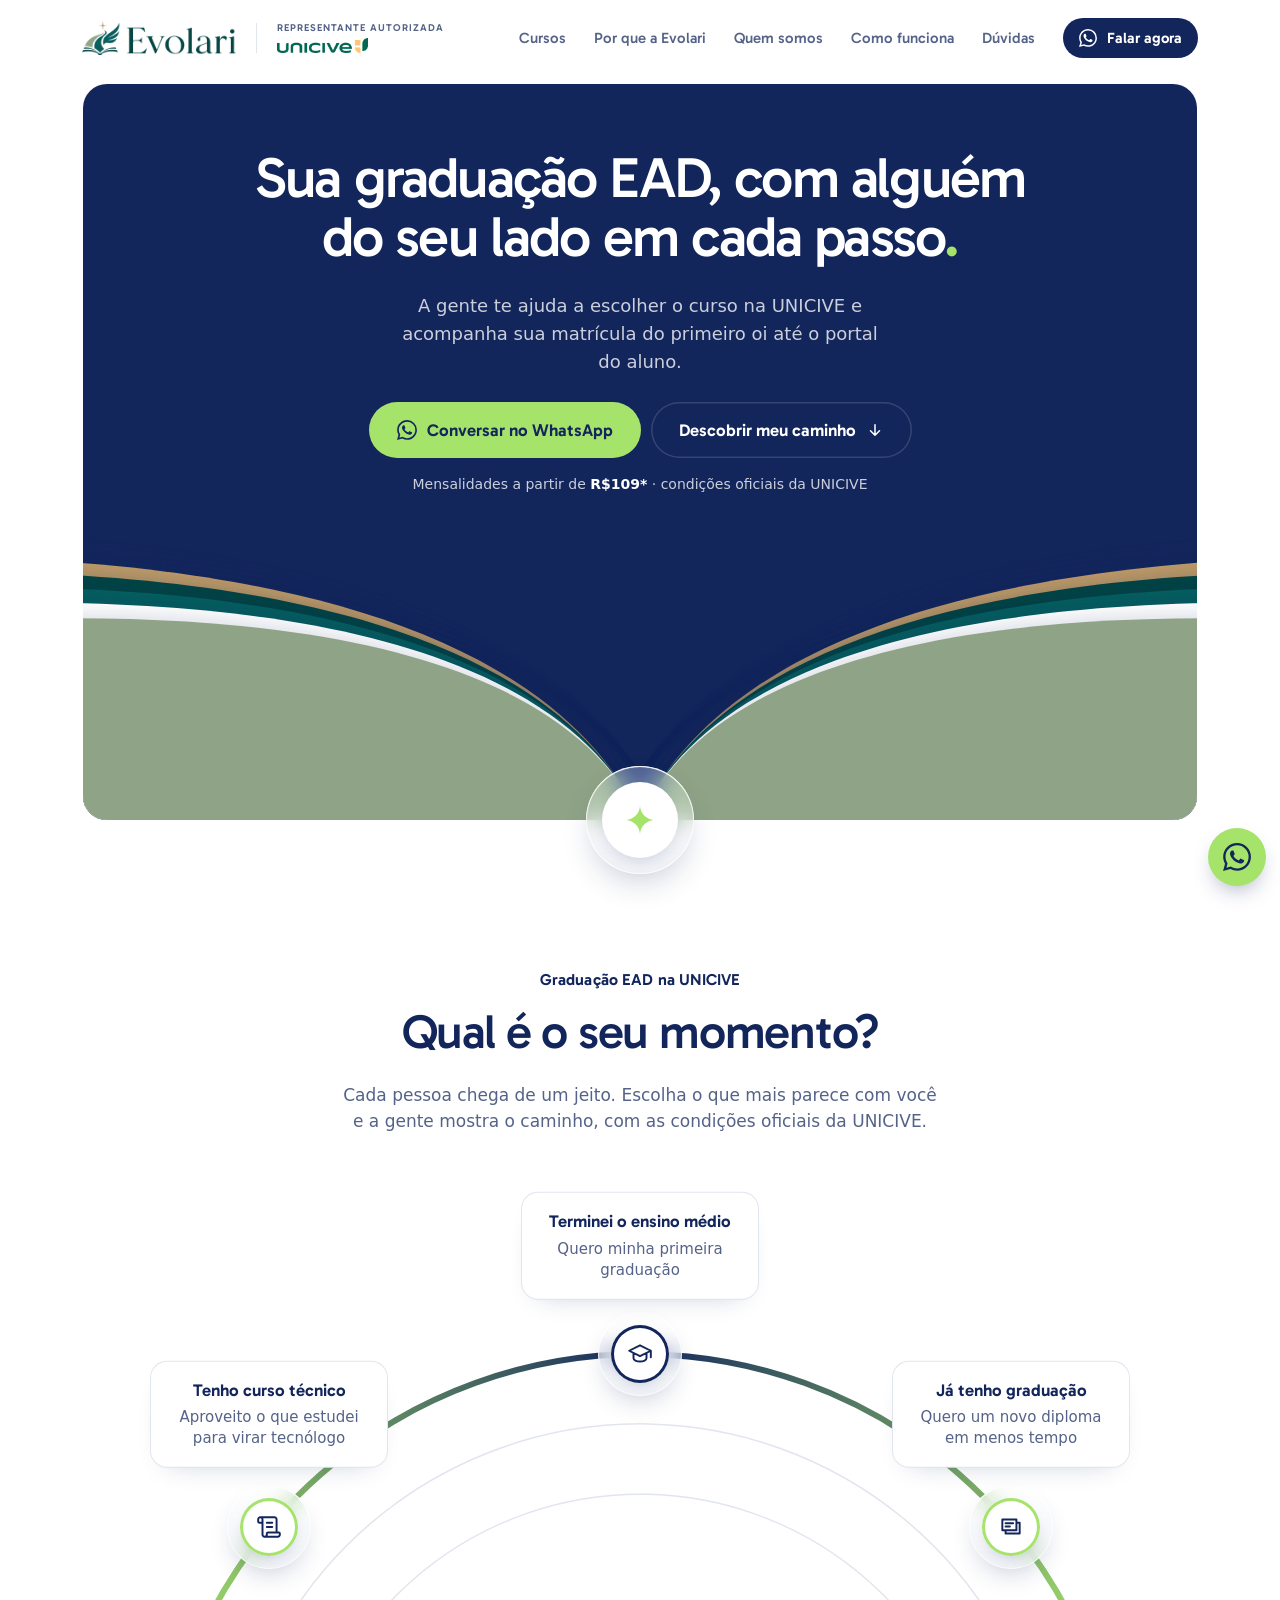
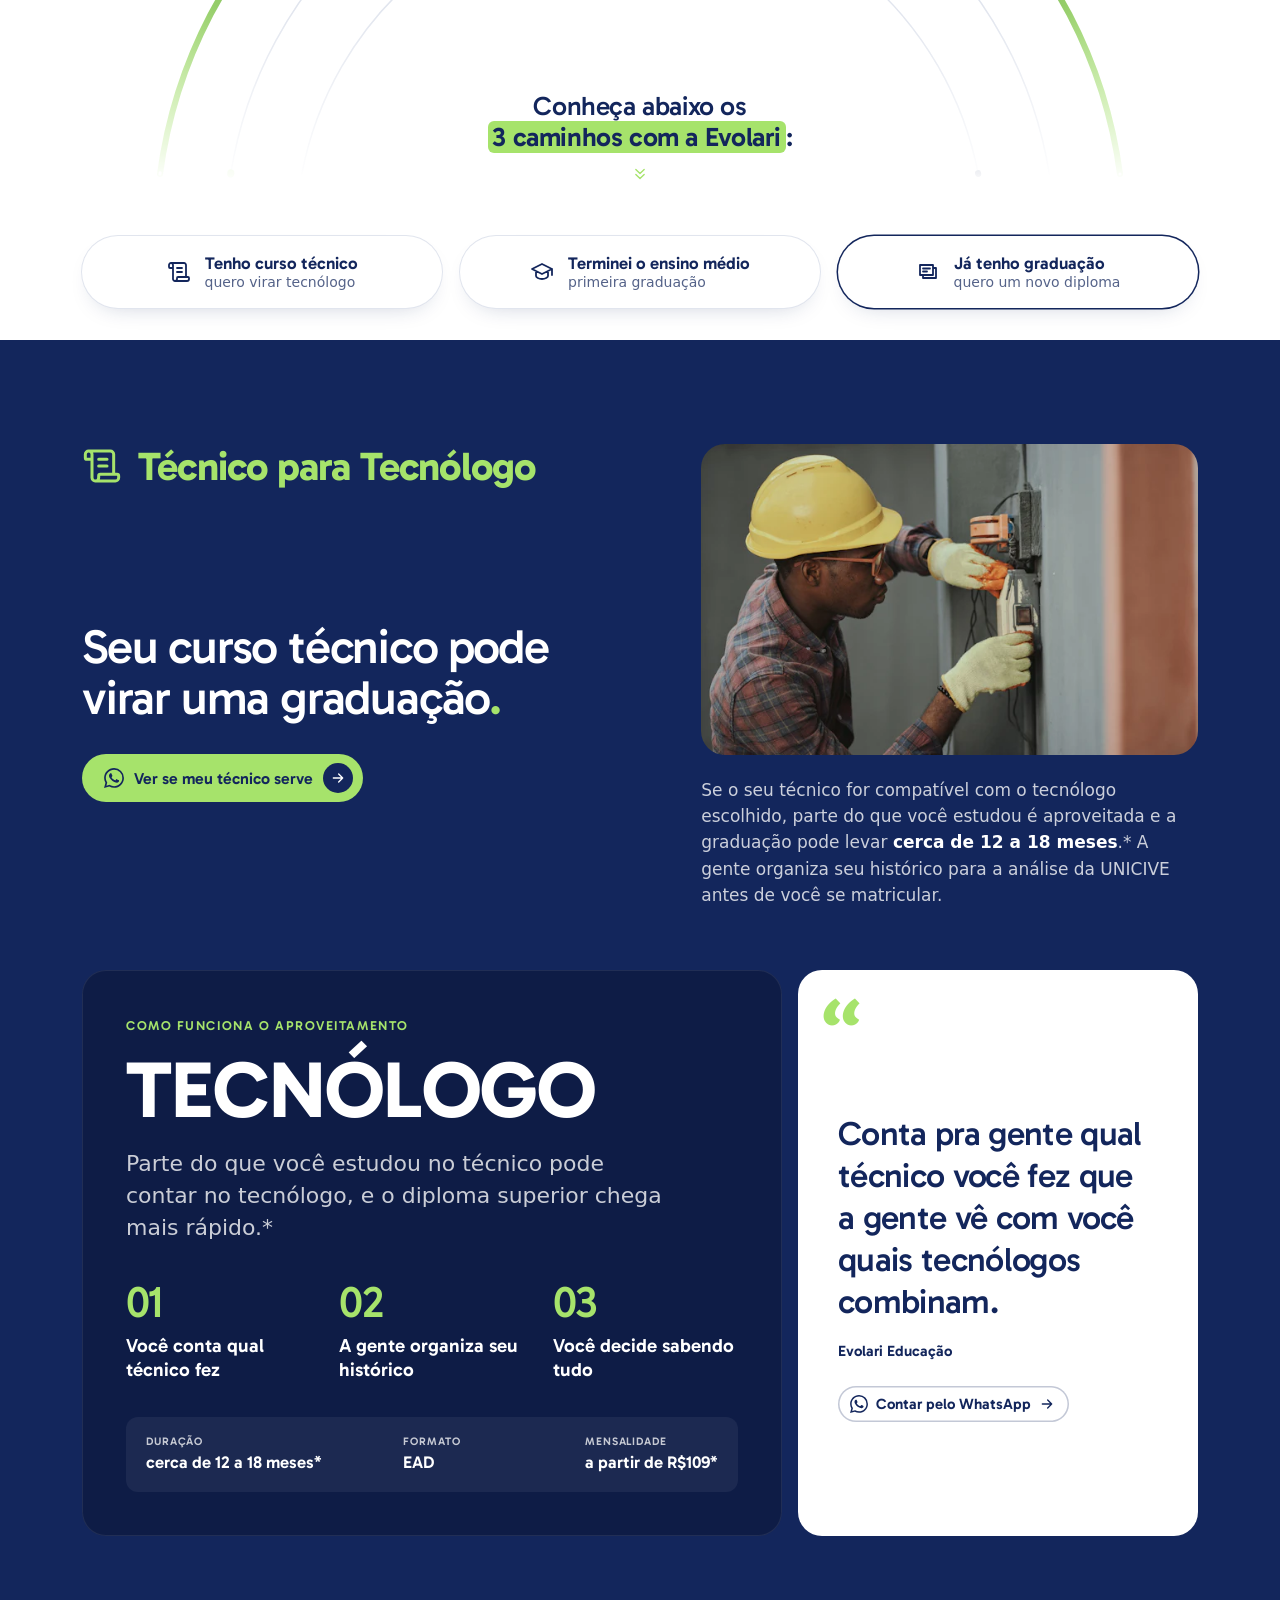
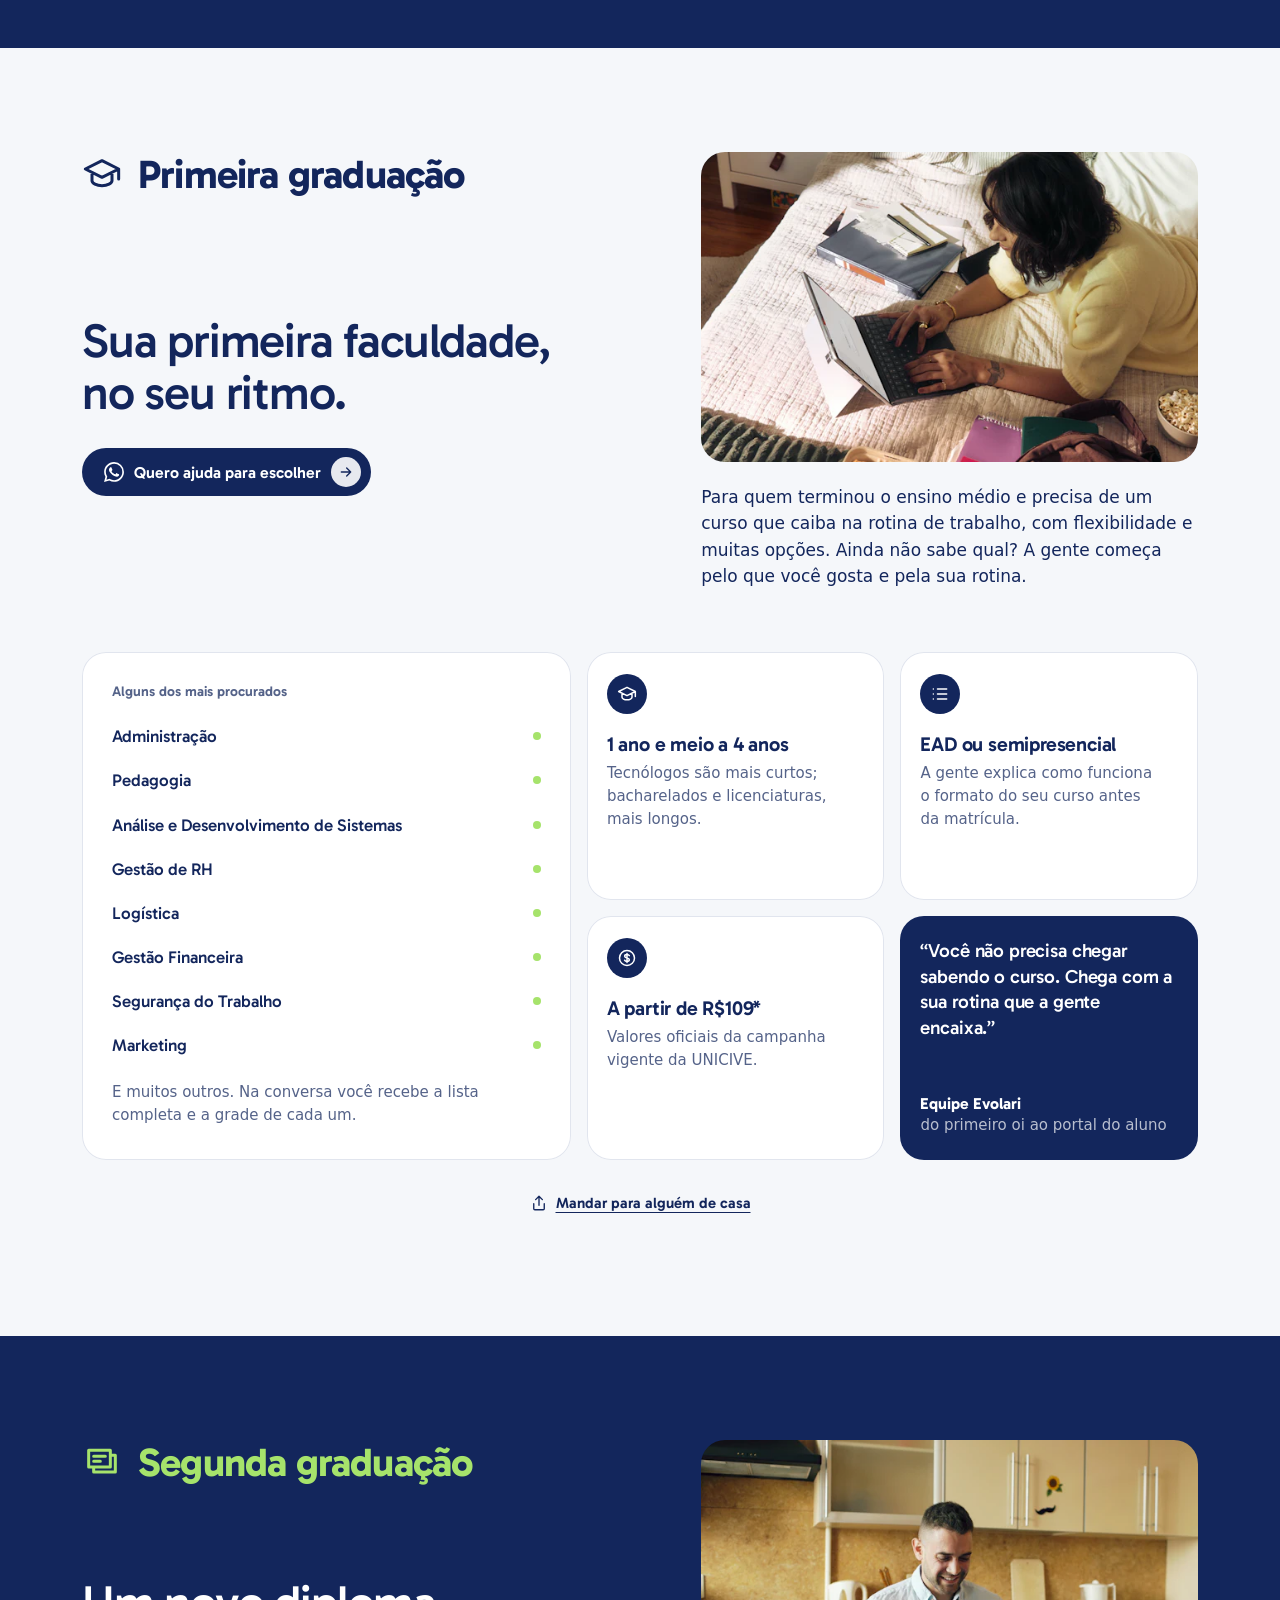
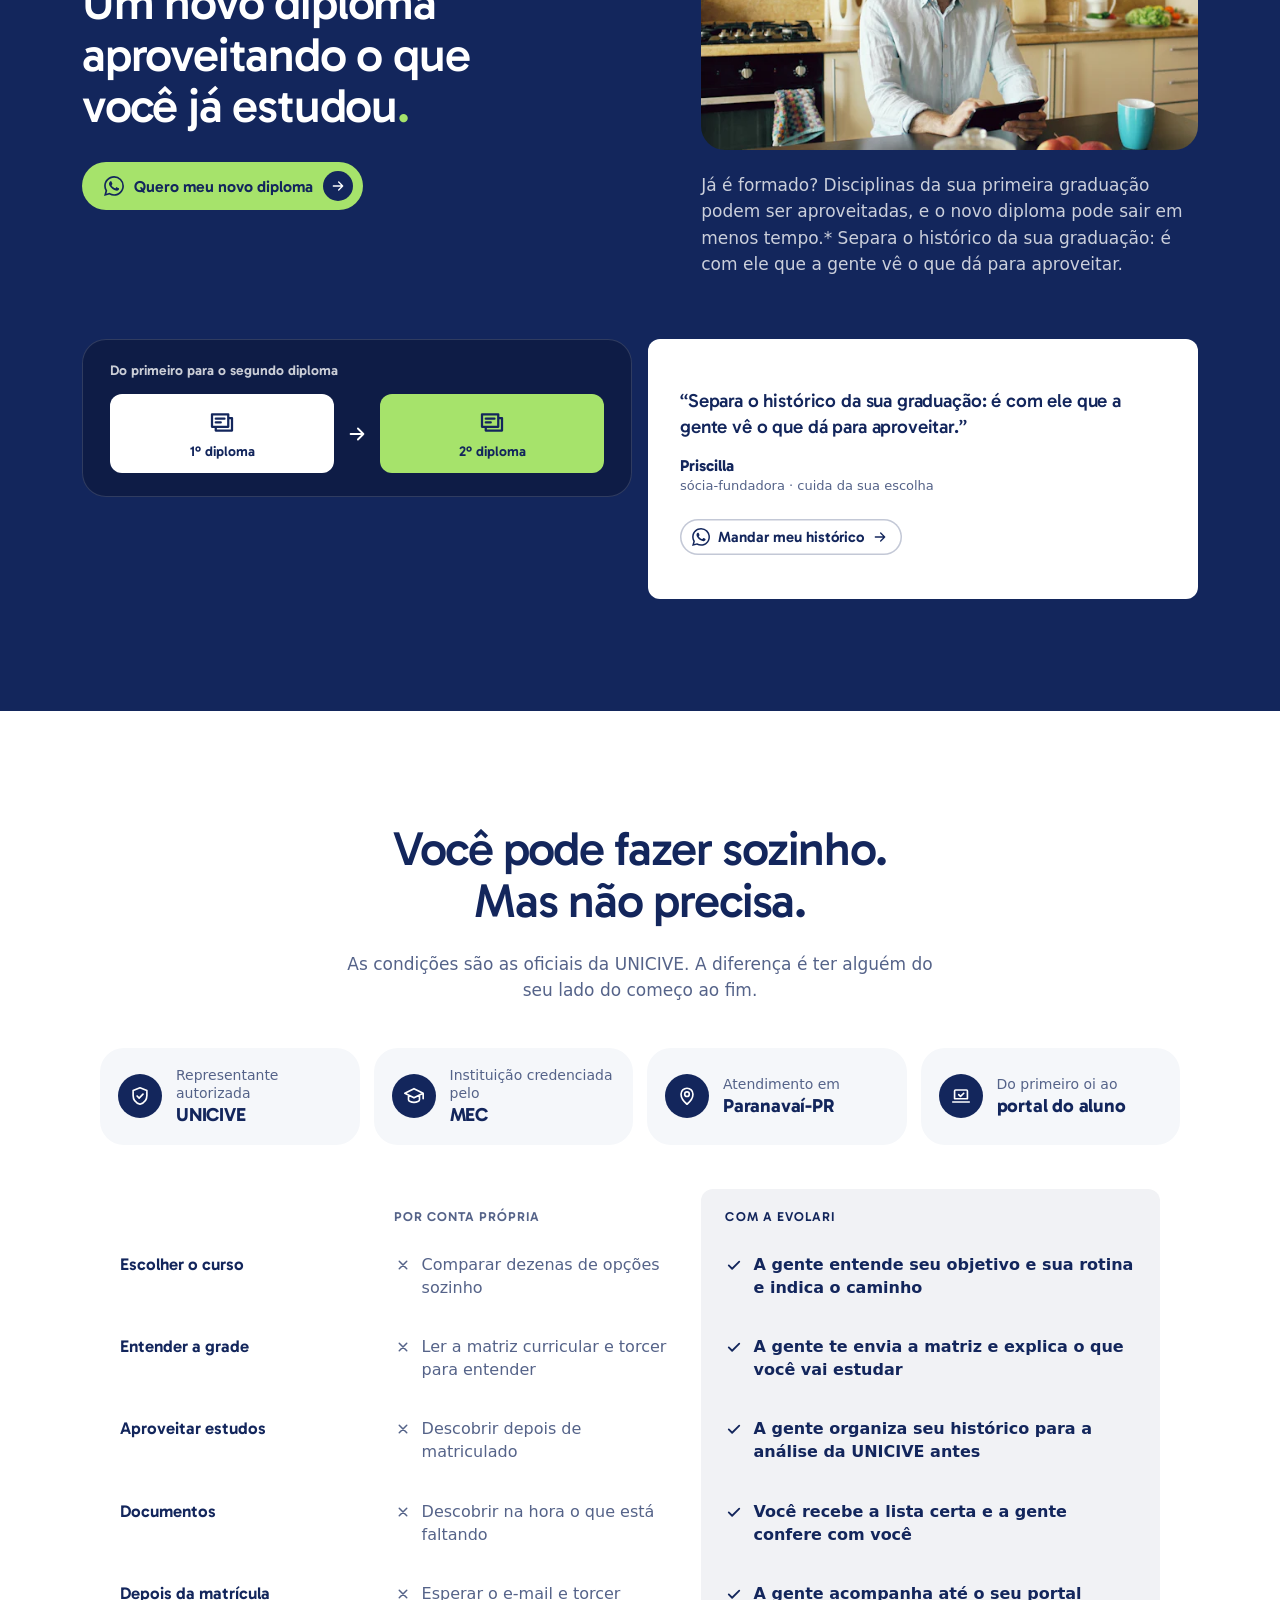
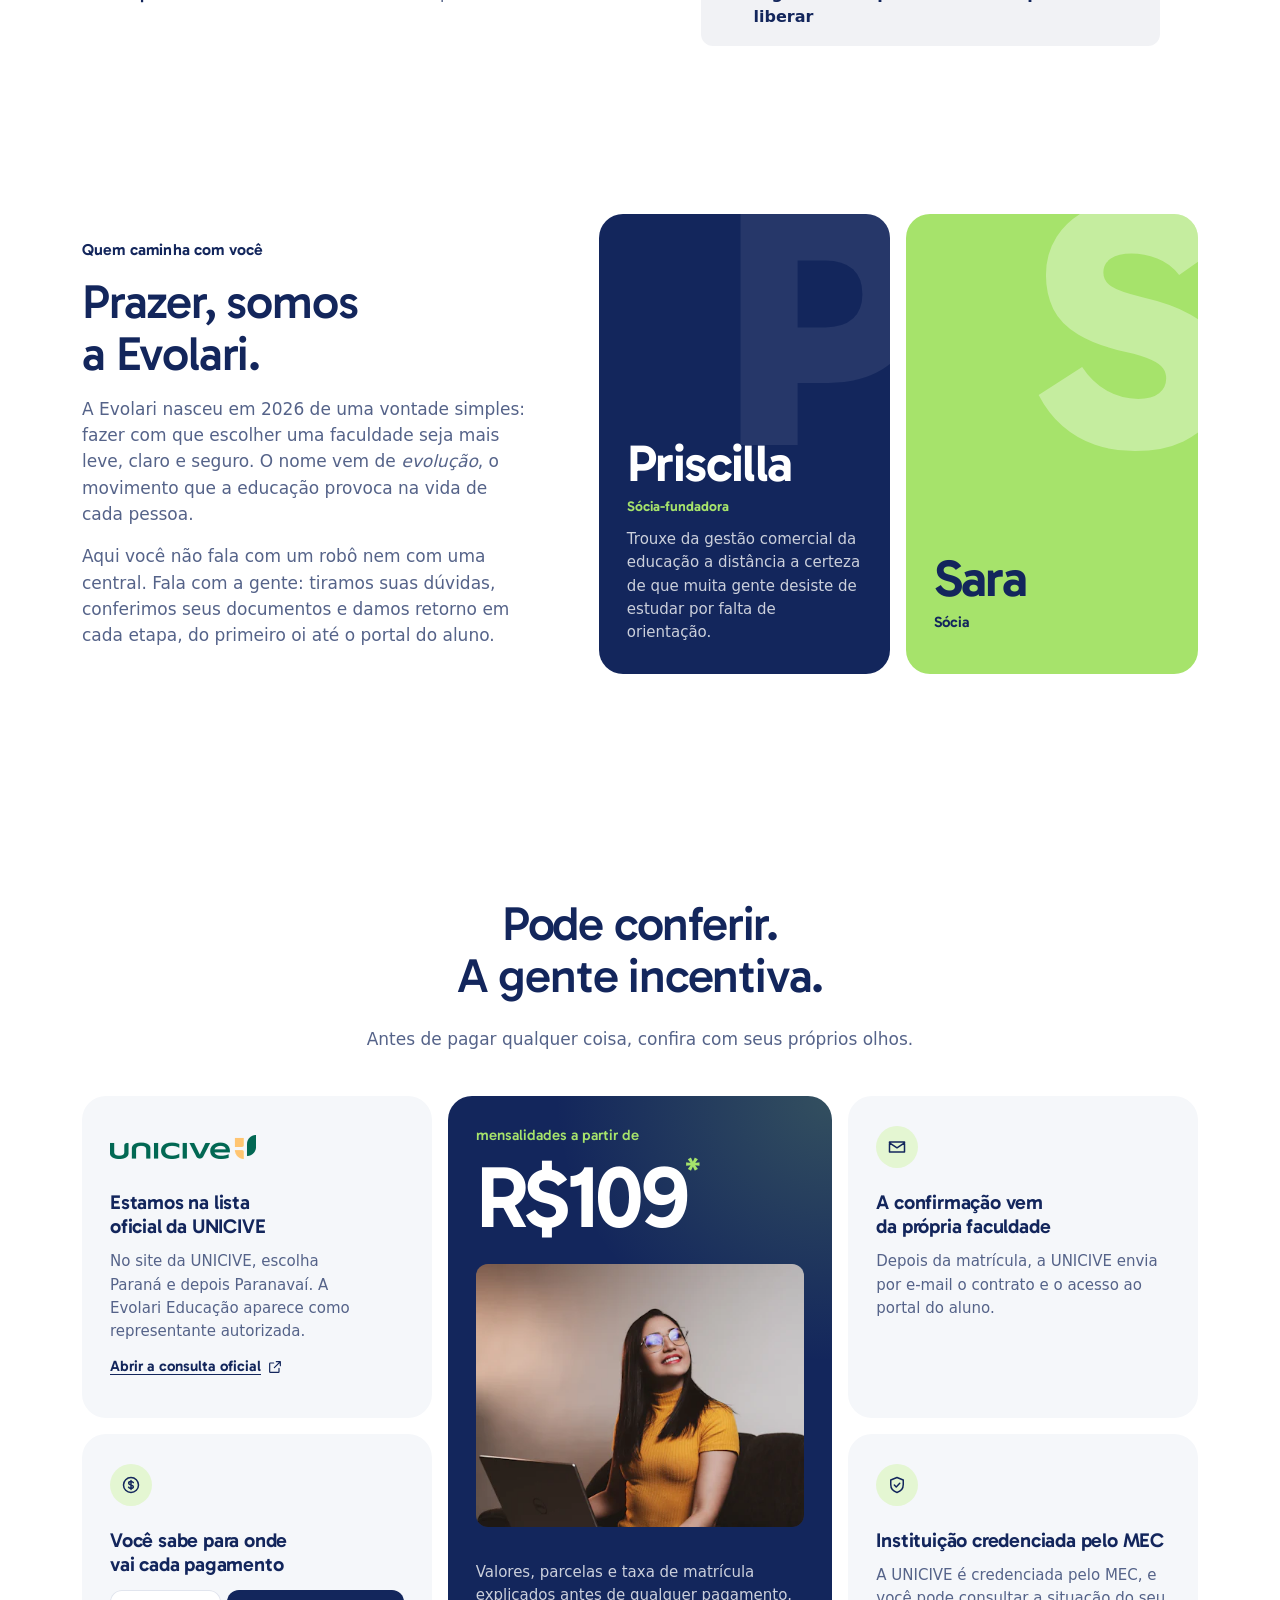
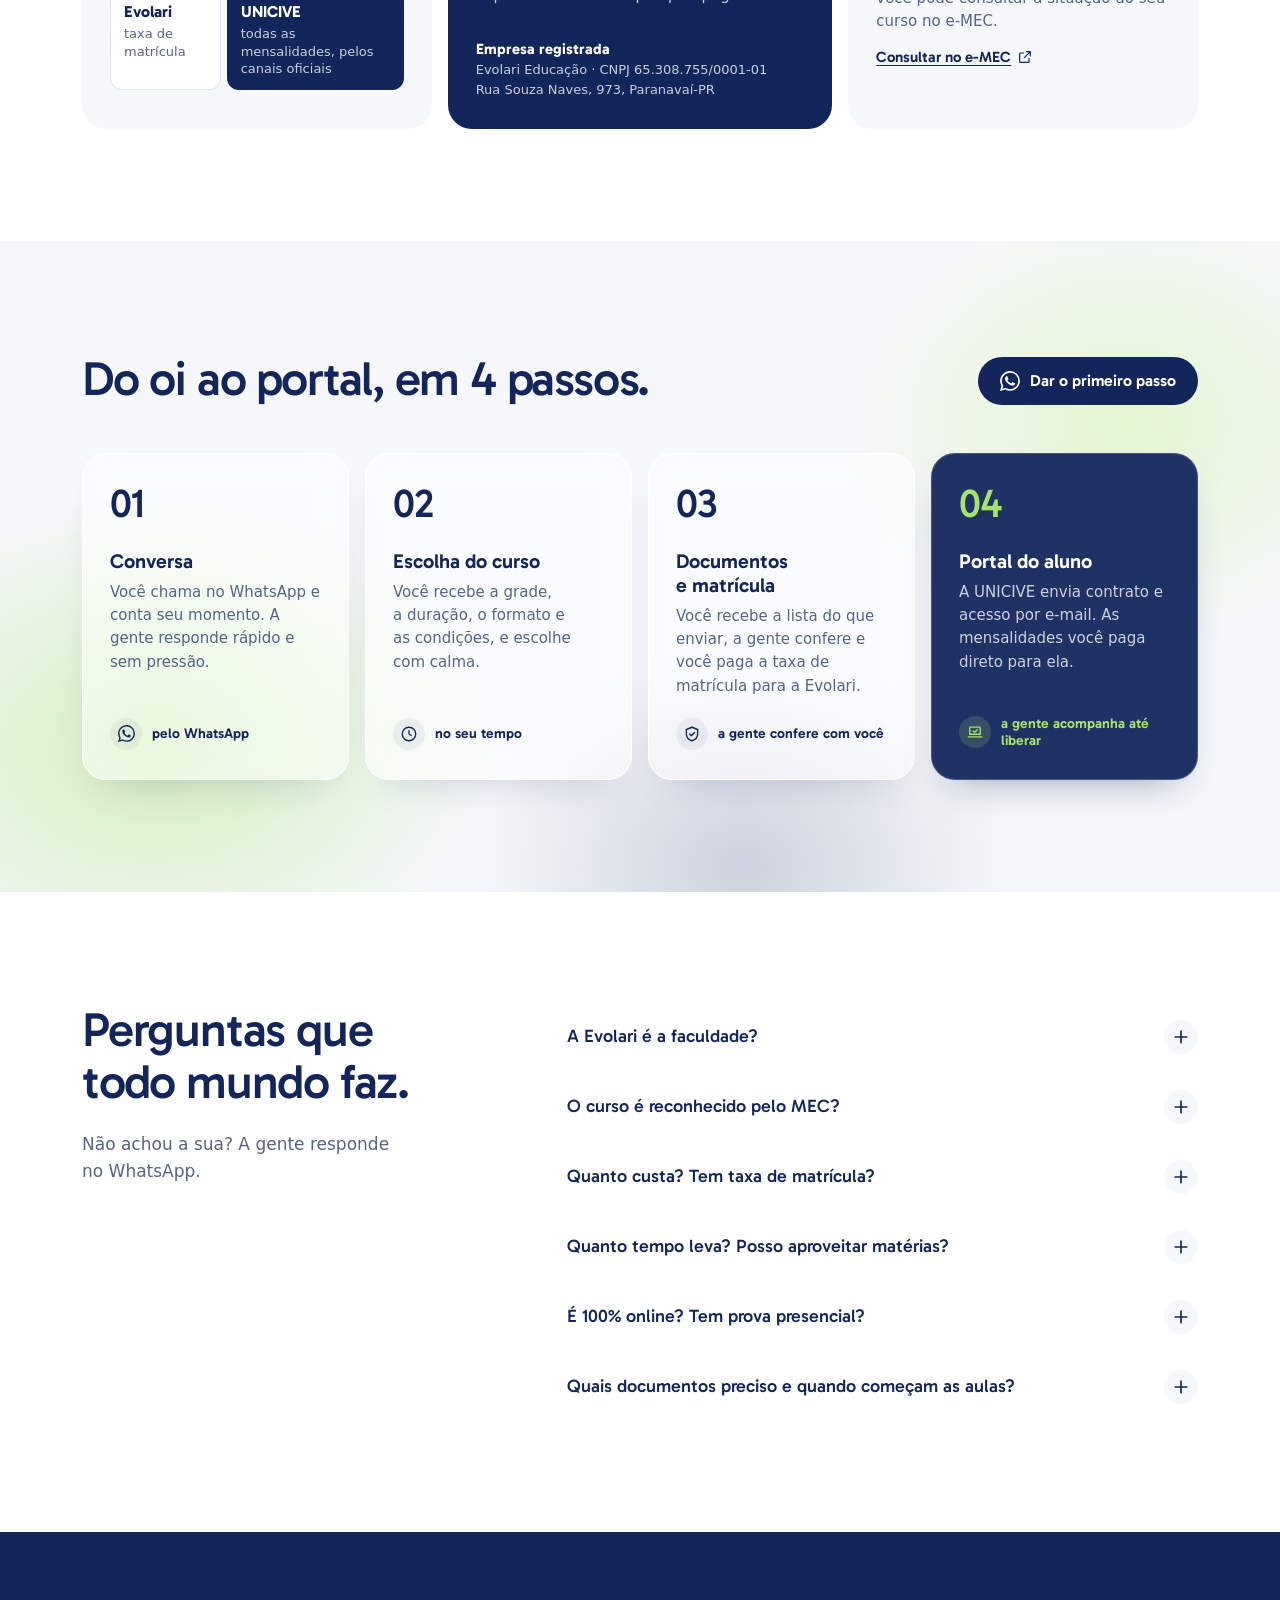
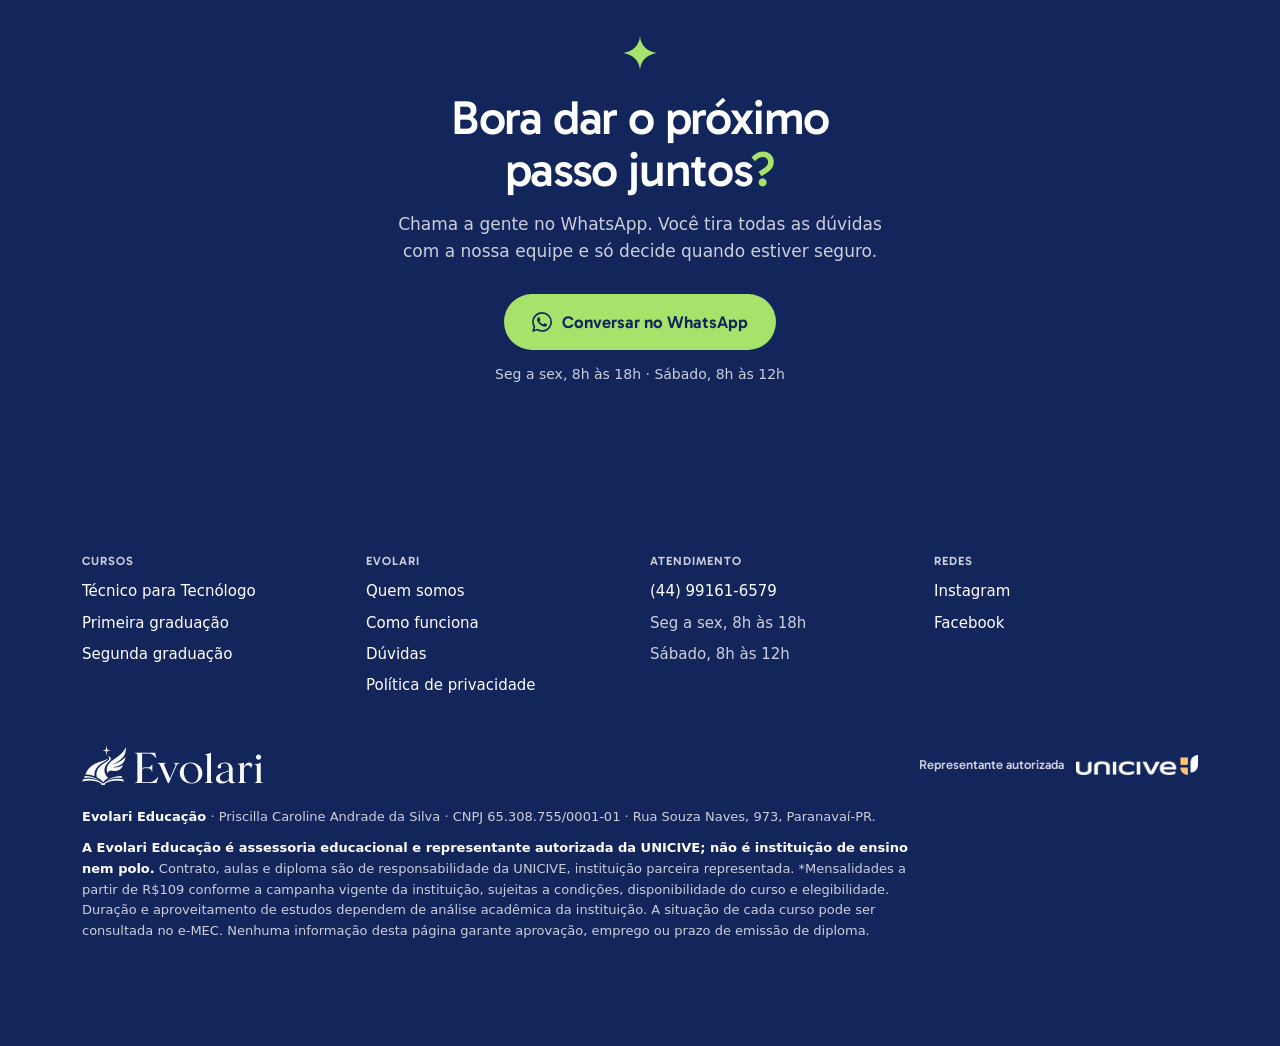
==== commit 5a88014e: "Troca o compartilhar do cartão da segunda graduação por link do WhatsApp e corrige ícones Co-Authore" ====
--- a/index.html
+++ b/index.html
@@ -34,7 +34,7 @@
     if (!matchMedia('(prefers-reduced-motion: reduce)').matches) d.classList.add('motion');
   })();
 </script>
-<link rel="stylesheet" href="styles.css?v=37">
+<link rel="stylesheet" href="styles.css?v=39">
 <script type="application/ld+json">
 {"@context":"https://schema.org","@graph":[
 {"@type":["LocalBusiness","ProfessionalService"],"@id":"https://matheuswatanabe.github.io/evolari-educacao/#empresa","name":"Evolari Educação","legalName":"Priscilla Caroline Andrade da Silva","description":"Assessoria educacional e representante autorizada da UNICIVE. Orientação para Técnico para Tecnólogo, primeira graduação e segunda graduação EAD, do primeiro contato até a matrícula.","url":"https://matheuswatanabe.github.io/evolari-educacao/","logo":"https://matheuswatanabe.github.io/evolari-educacao/img/icon-512.png","image":"https://matheuswatanabe.github.io/evolari-educacao/img/og-evolari.jpg","taxID":"65.308.755/0001-01","telephone":"+55-44-99161-6579","address":{"@type":"PostalAddress","streetAddress":"Rua Souza Naves, 973","addressLocality":"Paranavaí","addressRegion":"PR","addressCountry":"BR"},"areaServed":{"@type":"Country","name":"Brasil"},"openingHoursSpecification":[{"@type":"OpeningHoursSpecification","dayOfWeek":["Monday","Tuesday","Wednesday","Thursday","Friday"],"opens":"08:00","closes":"18:00"},{"@type":"OpeningHoursSpecification","dayOfWeek":"Saturday","opens":"08:00","closes":"12:00"}],"contactPoint":{"@type":"ContactPoint","contactType":"customer service","telephone":"+55-44-99161-6579","availableLanguage":"Portuguese","url":"https://wa.me/5544991616579"},"knowsAbout":["Graduação EAD","Técnico para Tecnólogo","Segunda graduação","Aproveitamento de estudos"],"sameAs":["https://www.instagram.com/evolarieducacao/","https://www.facebook.com/share/1DgbH6VRsG/"]},
@@ -307,7 +307,7 @@
         <aside class="note trio__quote rv">
           <blockquote>“Separa o histórico da sua graduação: é com ele que a gente vê o que dá para aproveitar.”</blockquote>
           <p class="sign"><b>Priscilla</b>sócia-fundadora · cuida da sua escolha</p>
-          <button type="button" class="share js-share" data-for="segunda"><svg><use href="#i-share"/></svg>Mandar para alguém de casa</button>
+          <a class="pull__wa js-wa" href="https://wa.me/5544991616579" target="_blank" rel="noopener" data-pos="segunda-frase" data-offer="segunda"><svg aria-hidden="true"><use href="#i-wa"/></svg>Mandar meu histórico<svg class="pull__go" aria-hidden="true"><use href="#i-arrow"/></svg></a>
         </aside>
       </div>
     </div>
@@ -443,10 +443,10 @@
         <a class="pill pill--teal js-wa" href="https://wa.me/5544991616579" target="_blank" rel="noopener" data-pos="como"><svg><use href="#i-wa"/></svg><span>Dar o primeiro passo</span></a>
       </div>
       <ol class="steps">
-        <li class="rv"><span class="steps__n">01</span><h3>Conversa</h3><p>Você chama no WhatsApp e conta seu momento. A gente responde rápido e sem pressão.</p><span class="chip"><svg class="chip__wa" aria-hidden="true"><use href="#i-wa"/></svg>pelo WhatsApp</span></li>
-        <li class="rv"><span class="steps__n">02</span><h3>Escolha do curso</h3><p>Você recebe a grade, a duração, o formato e as condições, e escolhe com calma.</p><span class="chip"><svg><use href="#i-clock"/></svg>no seu tempo</span></li>
-        <li class="rv"><span class="steps__n">03</span><h3>Documentos e matrícula</h3><p>Você recebe a lista do que enviar, a gente confere e você paga a taxa de matrícula para a Evolari.</p><span class="chip"><svg><use href="#i-shield"/></svg>a gente confere com você</span></li>
-        <li class="rv"><span class="steps__n">04</span><h3>Portal do aluno</h3><p>A UNICIVE envia contrato e acesso por e-mail. As mensalidades você paga direto para ela.</p><span class="chip"><svg><use href="#i-laptop"/></svg>a gente acompanha até liberar</span></li>
+        <li class="rv"><span class="steps__n">01</span><h3>Conversa</h3><p>Você chama no WhatsApp e conta seu momento. A gente responde rápido e sem pressão.</p><span class="chip"><span class="chip__ic chip__ic--wa" aria-hidden="true"><svg><use href="#i-wa"/></svg></span>pelo WhatsApp</span></li>
+        <li class="rv"><span class="steps__n">02</span><h3>Escolha do curso</h3><p>Você recebe a grade, a duração, o formato e as condições, e escolhe com calma.</p><span class="chip"><span class="chip__ic" aria-hidden="true"><svg><use href="#i-clock"/></svg></span>no seu tempo</span></li>
+        <li class="rv"><span class="steps__n">03</span><h3>Documentos e matrícula</h3><p>Você recebe a lista do que enviar, a gente confere e você paga a taxa de matrícula para a Evolari.</p><span class="chip"><span class="chip__ic" aria-hidden="true"><svg><use href="#i-shield"/></svg></span>a gente confere com você</span></li>
+        <li class="rv"><span class="steps__n">04</span><h3>Portal do aluno</h3><p>A UNICIVE envia contrato e acesso por e-mail. As mensalidades você paga direto para ela.</p><span class="chip"><span class="chip__ic" aria-hidden="true"><svg><use href="#i-laptop"/></svg></span>a gente acompanha até liberar</span></li>
       </ol>
     </div>
   </section>
@@ -543,6 +543,6 @@
   <span class="float__btn"><svg><use href="#i-wa"/></svg></span>
 </a>
 
-<script src="app.js?v=17" defer></script>
+<script src="app.js?v=18" defer></script>
 </body>
 </html>
--- a/styles.css
+++ b/styles.css
@@ -1 +1 @@
-@font-face{font-family:Gabarito;src:url(fonts/gabarito-latin-wght-normal.woff2) format("woff2-variations");font-weight:400 900;font-display:swap}@font-face{font-family:Atkinson Next;src:url(fonts/atkinson-hyperlegible-next-latin-wght-normal.woff2) format("woff2-variations");font-weight:200 800;font-display:swap}:root{--color-bg: #F5F7FA;--color-surface: #FFFFFF;--color-primary: #13265C;--color-primary-hover: #0E1C46;--color-accent: #A6E36B;--color-accent-hover: #95D65A;--color-text: #13265C;--color-text-muted: #556389;--color-border: #E1E5EE;--color-accent-soft: #E4F6D2;--color-on-primary: #FFFFFF;--color-on-accent: #13265C;--logo-gold: #C09C67;--logo-deep: #024544;--logo-teal: #055F5F;--logo-paper: #FFFFFF;--logo-sage: #8FA486;--on-primary-muted: color-mix(in srgb, var(--color-on-primary) 78%, transparent);--on-primary-line: color-mix(in srgb, var(--color-on-primary) 14%, transparent);--on-primary-wash: color-mix(in srgb, var(--color-on-primary) 7%, transparent);--primary-wash: color-mix(in srgb, var(--color-primary) 6%, transparent);--shadow: color-mix(in srgb, var(--color-primary) 30%, transparent);--shadow-soft: color-mix(in srgb, var(--color-primary) 16%, transparent);--f-d: "Gabarito", ui-sans-serif, system-ui, sans-serif;--f-b: "Atkinson Next", ui-sans-serif, system-ui, sans-serif;--top-h: 64px;--hub: 88px;--book-side: var(--gut);--hub-ring: 13px;--gut: 16px;--max: 1180px;--r: 20px;--r-s: 12px;--ease: cubic-bezier(.16, 1, .3, 1);color-scheme:light}*,*:before,*:after{box-sizing:border-box}html{-webkit-text-size-adjust:100%;scroll-padding-top:calc(var(--top-h) + 8px);scroll-behavior:smooth}body{margin:0;background:var(--color-surface);color:var(--color-text);font:400 1.0625rem/1.55 var(--f-b);-webkit-font-smoothing:antialiased;overflow-x:clip}::selection{background:var(--color-primary);color:var(--color-on-primary)}img,svg{display:block;max-width:100%}a{color:inherit;text-underline-offset:.2em;text-decoration-thickness:1px}b,strong{font-weight:700}h1,h2,h3{font-family:var(--f-d);margin:0;text-wrap:balance}p{margin:0;text-wrap:pretty}button{font:inherit;color:inherit}:focus-visible{outline:2px solid var(--color-primary);outline-offset:2px;border-radius:6px}.hero :focus-visible,.band--teal :focus-visible,.person--teal :focus-visible,.cell--feature :focus-visible,.tile--quote :focus-visible,.foot :focus-visible{outline-color:var(--color-accent)}.sr{position:absolute;width:1px;height:1px;overflow:hidden;clip-path:inset(50%);white-space:nowrap}.skip{position:fixed;left:12px;top:8px;z-index:100;padding:10px 14px;border-radius:999px;background:var(--color-text);color:var(--color-on-primary);font:600 .9375rem/1 var(--f-d);text-decoration:none;transform:translateY(-150%);transition:transform .2s}.skip:focus{transform:none}.wrap{max-width:var(--max);margin:0 auto;padding:0 var(--gut)}.dot{font-style:normal;color:var(--color-primary)}.hero .dot,.band--teal .dot{color:var(--color-accent)}.h2{font:500 clamp(1.875rem,1.3rem + 2.4vw,3rem)/1.08 var(--f-d);letter-spacing:-.025em}.center{text-align:center;margin-left:auto;margin-right:auto}.h2.center{max-width:22ch}.lead{margin-top:24px;max-width:56ch;color:var(--color-text-muted);font-size:1.0625rem}.eyebrow{margin-bottom:16px;text-align:center;font:600 1rem/1.25 var(--f-d);letter-spacing:.01em;color:var(--color-primary)}.eyebrow--left{text-align:left}.kicker{font:600 .875rem/1.2 var(--f-d);color:var(--color-text-muted)}.pill{display:inline-flex;align-items:center;justify-content:center;gap:10px;min-height:48px;padding:0 22px;border-radius:999px;border:0;font:600 1rem/1.2 var(--f-d);text-decoration:none;cursor:pointer;transition:background-color .2s,color .2s,transform .2s var(--ease),box-shadow .2s}.pill>svg{width:20px;height:20px;flex:none}.pill:active{transform:translateY(1px)}.pill--lg{min-height:56px;padding:0 28px;font-size:1.0625rem}.pill--teal{background:var(--color-primary);color:var(--color-on-primary)}.pill--teal:hover{background:var(--color-primary-hover)}.pill--ink{background:var(--color-text);color:var(--color-on-primary)}.pill--ink:hover{background:var(--color-primary-hover)}.pill--gold{background:var(--color-accent);color:var(--color-on-accent)}.pill--gold:hover{background:var(--color-accent-hover)}.pill--ghost{background:transparent;color:var(--color-text);box-shadow:inset 0 0 0 1.5px var(--color-border)}.pill--ghost:hover{box-shadow:inset 0 0 0 1.5px var(--color-text)}.pill--ghost svg{width:18px;height:18px;transition:transform .25s var(--ease)}.pill--ghost:hover svg{transform:translateY(3px)}.hero .pill--ghost{color:var(--color-on-primary);box-shadow:inset 0 0 0 1.5px var(--on-primary-line)}.hero .pill--ghost:hover{box-shadow:inset 0 0 0 1.5px var(--color-on-primary)}.pill__go{display:grid;place-items:center;width:30px;height:30px;margin-right:-12px;border-radius:50%;background:color-mix(in srgb,var(--color-surface) 90%,transparent);color:var(--color-text);transition:transform .25s var(--ease)}.pill__go svg{width:16px;height:16px}.pill--gold .pill__go{background:var(--color-primary);color:var(--color-on-primary)}.pill:hover .pill__go{transform:translate(3px)}.top{position:sticky;top:0;z-index:30;background:color-mix(in srgb,var(--color-surface) 92%,transparent);-webkit-backdrop-filter:saturate(1.4) blur(12px);backdrop-filter:saturate(1.4) blur(12px)}.top{transition:box-shadow .25s,background-color .25s}.top.is-stuck{box-shadow:0 1px 0 var(--color-border)}.top__in{position:relative;max-width:var(--max);height:var(--top-h);margin:0 auto;padding:0 var(--gut);display:flex;align-items:center;gap:10px}.top__id{display:flex;align-items:center;gap:20px;min-width:0}.top__brand{flex:none}.top__brand img{height:26px;width:auto}.top__seal{display:none;gap:5px;justify-items:start;padding-left:20px;border-left:1px solid var(--color-border);text-decoration:none;font:600 .625rem/1 var(--f-d);letter-spacing:.1em;text-transform:uppercase;color:var(--color-text-muted)}.top__seal img{width:auto;height:15px}.top__nav{font:500 .9375rem/1 var(--f-d)}.top__nav>a{text-decoration:none;color:var(--color-text-muted);transition:color .2s}.top__nav>a:hover{color:var(--color-text)}.top__cta{flex:none;margin-left:auto;min-height:40px;padding:0 16px;font-size:.9375rem}.top__cta svg{width:18px;height:18px}.top__burger{flex:none;position:relative;width:44px;height:44px;margin-right:-8px;padding:0;border:0;border-radius:50%;background:none;color:var(--color-text);cursor:pointer;transition:background-color .2s}.top__burger:hover{background:var(--color-bg)}.top__burger span{position:absolute;left:12px;top:calc(50% - 1px);width:20px;height:2px;border-radius:2px;background:currentColor;transition:transform .4s var(--ease),opacity .2s}.top__burger span:nth-child(1){transform:translateY(-6px)}.top__burger span:nth-child(3){transform:translateY(6px)}.top__burger[aria-expanded=true] span:nth-child(1){transform:rotate(45deg)}.top__burger[aria-expanded=true] span:nth-child(2){opacity:0;transform:scaleX(.2)}.top__burger[aria-expanded=true] span:nth-child(3){transform:rotate(-45deg)}@media (max-width: 999px){.top__nav{position:absolute;top:100%;left:0;right:0;display:grid;max-height:calc(100dvh - var(--top-h));overflow-y:auto;overscroll-behavior:contain;padding:4px var(--gut) 24px;border-radius:0 0 var(--r) var(--r);background:var(--color-surface);box-shadow:0 1px 0 var(--color-border) inset,0 28px 48px -28px var(--shadow);font-size:1.25rem;opacity:0;visibility:hidden;transform:translateY(-10px);transition:opacity .25s var(--ease),transform .4s var(--ease),visibility 0s .4s}.menu-open .top__nav{opacity:1;visibility:visible;transform:none;transition:opacity .25s var(--ease),transform .4s var(--ease)}.top__nav>a{padding:18px 0;border-bottom:1px solid var(--color-border);color:var(--color-text)}.menu-open .top__nav>a,.menu-open .top__menu-foot{animation:menu-in .45s var(--ease) both}.menu-open .top__nav>a:nth-child(2){animation-delay:.03s}.menu-open .top__nav>a:nth-child(3){animation-delay:.06s}.menu-open .top__nav>a:nth-child(4){animation-delay:.09s}.menu-open .top__nav>a:nth-child(5){animation-delay:.12s}.menu-open .top__menu-foot{animation-delay:.16s}.top__menu-foot{display:grid;gap:18px;margin-top:22px}.top__menu-seal{display:grid;gap:6px;justify-items:start;text-decoration:none;font:600 .6875rem/1 var(--f-d);letter-spacing:.1em;text-transform:uppercase;color:var(--color-text-muted)}.top__menu-seal img{width:auto;height:18px}.menu-open .top{background:var(--color-surface);box-shadow:none}.top__burger{order:-1;margin:0 2px 0 -10px}}@keyframes menu-in{0%{opacity:0;transform:translateY(-6px)}}.scrim{position:fixed;inset:0;z-index:29;background:color-mix(in srgb,var(--color-primary) 38%,transparent);opacity:0;pointer-events:none;transition:opacity .3s var(--ease)}.menu-open .scrim{opacity:1;pointer-events:auto}html.menu-open{overflow:hidden}.menu-open .float{opacity:0;pointer-events:none}@media (max-width: 359px){.top__cta{width:40px;padding:0}.top__cta span{position:absolute;width:1px;height:1px;overflow:hidden;clip-path:inset(50%);white-space:nowrap}}.hero{position:relative;isolation:isolate;padding:48px var(--gut) 0;text-align:center}.hero__copy{position:relative;z-index:1;display:grid;justify-items:center;max-width:1120px;margin:0 auto}.hero__title{font-weight:500;font-size:clamp(2.125rem,1.3rem + 3.4vw,3.875rem);line-height:1.04;letter-spacing:-.032em;max-width:18ch}.hero__copy{color:var(--color-on-primary)}.hero__lead{margin-top:26px;max-width:46ch;color:var(--on-primary-muted);font-size:1.125rem}.hero__meta{margin-top:16px;font-size:.875rem;color:var(--on-primary-muted)}.hero__meta b{color:var(--color-on-primary)}.hero__actions{display:grid;gap:10px;margin-top:26px;width:min(100%,360px)}.motion .hero__copy>*{animation:rise-late .8s var(--ease) 3s both}.motion .hero.is-open .hero__copy>*{animation:rise .8s var(--ease) both}.motion .hero.is-open .hero__copy>:nth-child(2){animation-delay:.1s}.motion .hero.is-open .hero__copy>:nth-child(3){animation-delay:.18s}.motion .hero.is-open .hero__copy>:nth-child(4){animation-delay:.26s}@keyframes rise{0%{opacity:0;transform:translateY(14px);filter:blur(6px)}}@keyframes rise-late{0%{opacity:0;transform:translateY(14px);filter:blur(6px)}}.book{position:absolute;z-index:0;top:8px;bottom:calc(var(--hub) / 2);left:0;right:0;width:calc(100% - 2 * var(--book-side));max-width:1416px;margin:0 auto;border-radius:var(--r);overflow:hidden;pointer-events:none;background:var(--color-primary)}.motion .book:not(.is-ready){background:var(--logo-sage)}.book__svg{width:100%;height:100%}.book__svg path{shape-rendering:geometricPrecision}.book__svg path{filter:drop-shadow(0 -4px 10px color-mix(in srgb,var(--color-primary) 0%,transparent));transition:filter .8s}.book.is-done .book__svg path{filter:drop-shadow(0 -4px 10px color-mix(in srgb,var(--color-primary) 16%,transparent))}.stage{height:190px;margin-top:28px}.hub{position:relative;z-index:4;display:grid;place-items:center;width:var(--hub);height:var(--hub);margin:calc(var(--hub) / -2) auto 0;border-radius:50%;background:linear-gradient(180deg,color-mix(in srgb,var(--color-surface) 28%,transparent),color-mix(in srgb,var(--color-border) 55%,transparent));-webkit-backdrop-filter:blur(12px) saturate(1.5);backdrop-filter:blur(12px) saturate(1.5);box-shadow:inset 0 0 0 1px color-mix(in srgb,var(--color-surface) 70%,transparent),inset 0 1px 1px color-mix(in srgb,var(--color-surface) 90%,transparent),0 14px 34px -12px color-mix(in srgb,var(--color-primary) 30%,transparent)}.hub:before{content:"";position:absolute;z-index:-1;inset:var(--hub-ring);border-radius:50%;background:var(--color-surface);box-shadow:0 6px 16px -6px color-mix(in srgb,var(--color-primary) 22%,transparent)}.hub svg{width:24px;height:24px;color:var(--color-accent)}.motion .hub,.motion .hub svg{opacity:0}.motion .hero.is-open .hub{opacity:1;animation:hub-in .7s var(--ease) .2s both}.motion .hero.is-open .hub svg{opacity:1;animation:star-in .8s var(--ease) .35s both}@keyframes hub-in{0%{transform:scale(.2);opacity:0}}@keyframes star-in{0%{transform:rotate(-120deg) scale(.3);opacity:0}}.sec{padding:80px 0}.sec--tight{padding-top:40px}.sec--soft{background:var(--color-bg)}.moment{padding-top:72px;padding-bottom:0}.arc{position:relative;max-width:1000px;margin:36px auto 0;aspect-ratio:1000 / 470}.arc__svg{position:absolute;inset:0;width:100%;height:100%;overflow:visible}.arc__svg path{fill:none;stroke-linecap:round}.arc__ring{stroke:var(--color-border);stroke-width:1.5}.arc__track{stroke:var(--color-border);stroke-width:2}.arc__line{stroke:url(#arc-g);stroke-width:6}.arc-g__a{stop-color:var(--color-accent)}.arc-g__b{stop-color:var(--color-primary)}.motion .arc__line{stroke-dasharray:1 1;stroke-dashoffset:1;transition:stroke-dashoffset 1.8s var(--ease) .1s}.motion .arc.is-in .arc__line{stroke-dashoffset:0}.arc__orbit{display:none;stroke-dasharray:.001 .999}.motion .arc__orbit{display:block;opacity:0;transition:opacity .8s 1.8s}.motion .arc.is-in .arc__orbit{opacity:1;animation:orbit 11s linear infinite}.arc__orbit--1{stroke:var(--color-accent);stroke-width:7}.arc__orbit--2{stroke:var(--color-primary);stroke-width:6}.arc__orbit--3{stroke:var(--color-surface);stroke-width:3}.motion .arc.is-in .arc__orbit--2{animation-duration:15s;animation-delay:-6s}.motion .arc.is-in .arc__orbit--3{animation-duration:8s;animation-delay:-3s}@keyframes orbit{to{stroke-dashoffset:-1}}.arc.is-off .arc__orbit,.arc.is-off .arc__center svg{animation-play-state:paused}.arc__node{--node: 66px;--node-ring: 10px;position:absolute;z-index:2;display:grid;place-items:center;width:var(--node);height:var(--node);margin:calc(var(--node) / -2) 0 0 calc(var(--node) / -2);padding:0;border-radius:50%;border:0;cursor:pointer;background:linear-gradient(180deg,color-mix(in srgb,var(--color-surface) 28%,transparent),color-mix(in srgb,var(--color-border) 55%,transparent));-webkit-backdrop-filter:blur(10px) saturate(1.5);backdrop-filter:blur(10px) saturate(1.5);box-shadow:inset 0 0 0 1px color-mix(in srgb,var(--color-surface) 70%,transparent),inset 0 1px 1px color-mix(in srgb,var(--color-surface) 90%,transparent),0 12px 28px -12px color-mix(in srgb,var(--color-primary) 30%,transparent);transition:transform .3s var(--ease)}.arc__node:before{content:"";position:absolute;z-index:-1;inset:var(--node-ring);border-radius:50%;background:var(--color-surface);box-shadow:inset 0 0 0 3px currentColor,0 6px 14px -6px color-mix(in srgb,var(--color-primary) 22%,transparent)}.arc__node svg{width:22px;height:22px}.arc__node:hover{transform:scale(1.08)}.n1{left:12.9%;top:45.3%;color:var(--color-accent)}.n1 svg{color:var(--color-text)}.n2{left:50%;top:8.5%;color:var(--color-primary)}.n3{left:87.1%;top:45.3%;color:var(--color-accent)}.n3 svg{color:var(--color-text)}.arc__label{display:none;position:absolute;z-index:3;width:236px;padding:18px 20px;border-radius:16px;background:var(--color-surface);box-shadow:0 0 0 1px var(--color-border),0 12px 28px -18px color-mix(in srgb,var(--color-primary) 30%,transparent);font-size:.9375rem;line-height:1.4;color:var(--color-text-muted);text-align:center}.arc__label b{display:block;margin-bottom:6px;font:600 1.0625rem/1.25 var(--f-d);color:var(--color-text)}.l1{left:12.9%;top:45.3%;transform:translate(-50%,calc(-100% - 60px))}.l2{left:50%;top:8.5%;transform:translate(-50%,calc(-100% - 56px))}.l3{left:87.1%;top:45.3%;transform:translate(-50%,calc(-100% - 60px))}.arc__center{position:absolute;left:50%;bottom:0;transform:translate(-50%);display:grid;justify-items:center;gap:10px;width:56%;text-align:center}.arc__center p{font:500 clamp(.9375rem,.7rem + 1.2vw,1.875rem)/1.2 var(--f-d);letter-spacing:-.015em}.arc__center b{font-weight:600;color:var(--color-on-accent);background:var(--color-accent);padding:0 .18em;border-radius:6px;-webkit-box-decoration-break:clone;box-decoration-break:clone}.arc__center svg{width:20px;height:20px;color:var(--color-accent);animation:bob 2s ease-in-out infinite}@keyframes bob{50%{transform:translateY(5px)}}.motion .arc__node,.motion .arc__label{opacity:0;transition:opacity .5s,transform .6s var(--ease)}.motion .arc.is-in .arc__node,.motion .arc.is-in .arc__label{opacity:1}.motion .arc.is-in .n1,.motion .arc.is-in .l1{transition-delay:.35s}.motion .arc.is-in .n2,.motion .arc.is-in .l2{transition-delay:.9s}.motion .arc.is-in .n3,.motion .arc.is-in .l3{transition-delay:1.45s}@media (max-width: 719px){.arc{aspect-ratio:auto;display:flex;flex-direction:column;align-items:center;margin-top:32px}.arc__svg{display:none}.arc__label,.arc__node,.arc__center{position:relative;left:auto;top:auto;transform:none}.arc__label{display:block;width:min(100%,320px);margin:0}.arc__node{margin:22px 0}.l1{order:1}.n1{order:2}.l2{order:3}.n2{order:4}.l3{order:5}.n3{order:6}.arc__center{order:7;width:100%;margin-top:10px}.arc__center p{font-size:1.25rem}.arc__label:before,.arc__label:after{content:"";position:absolute;left:50%;width:4px;margin-left:-2px;border-radius:2px}.arc__label:after{top:100%;height:22px}.arc__label:before{bottom:100%;height:22px}.l1:before{display:none}.l1:after{background:var(--color-accent)}.l2:before{background:linear-gradient(var(--color-accent),var(--color-primary))}.l2:after{background:var(--color-primary)}.l3:before{background:linear-gradient(var(--color-primary),var(--color-accent))}.l3:after{background:var(--color-accent)}.motion .arc__label,.motion .arc__node{transform:translateY(10px)}.motion .arc.is-in .arc__label,.motion .arc.is-in .arc__node{transform:none}.guide__steps{gap:18px}.guide__steps li{display:flex;align-items:center;gap:20px}.guide__n{flex:none;width:1.3em;margin:0;font-size:2.25rem}}.tabs{margin-top:36px}.tabs__in{max-width:var(--max);margin:0 auto;padding:16px var(--gut) 32px;display:grid;gap:12px}.tab{display:flex;align-items:center;justify-content:center;gap:14px;min-height:72px;padding:12px 24px;border-radius:999px;border:0;cursor:pointer;background:var(--color-surface);text-align:left;box-shadow:0 0 0 1px var(--color-border),0 10px 24px -14px color-mix(in srgb,var(--color-primary) 28%,transparent);transition:background-color .25s,color .25s,box-shadow .25s,transform .25s var(--ease)}.tab svg{width:24px;height:24px;flex:none;color:var(--color-primary);transition:color .25s}.tab span{display:grid;font-size:.875rem;line-height:1.25;color:var(--color-text-muted);transition:color .25s}.tab b{font:600 1.0625rem/1.25 var(--f-d);color:var(--color-text);transition:color .25s}.tab:hover,.tab:focus-visible{background:var(--color-primary);box-shadow:0 0 0 1px var(--color-primary),0 14px 28px -14px color-mix(in srgb,var(--color-primary) 55%,transparent);transform:translateY(-2px)}.tab:hover svg,.tab:hover b,.tab:focus-visible svg,.tab:focus-visible b{color:var(--color-on-primary)}.tab:hover span,.tab:focus-visible span{color:var(--on-primary-muted)}.tab[aria-pressed=true]:not(:hover):not(:focus-visible){box-shadow:0 0 0 1.5px var(--color-primary),0 10px 24px -14px color-mix(in srgb,var(--color-primary) 28%,transparent)}.band{padding:72px 0 80px}.band--teal{background:var(--color-primary);color:var(--color-on-primary)}.band--light{background:var(--color-bg);color:var(--color-text)}.band__head{display:grid;gap:22px;margin-bottom:40px}.band__head .h2{max-width:18ch;margin-bottom:30px}.band__tag{display:inline-flex;align-items:center;gap:.4em;margin-bottom:20px;font:700 clamp(1.75rem,1.2rem + 2vw,2.5rem)/1.1 var(--f-d);letter-spacing:-.02em}.band__tag svg{flex:none;width:1em;height:1em}.band--teal .band__tag{color:var(--color-accent)}.band__text{max-width:48ch;font-size:1.0625rem}.band__side{display:grid;gap:22px}.band__media{margin:0;aspect-ratio:16 / 10;border-radius:var(--r);overflow:hidden;background:var(--color-border)}.band__media img{width:100%;height:100%;object-fit:cover;transition:transform 1.4s var(--ease)}.motion .band__media.rv img{transform:scale(1.08)}.motion .band__media.rv.is-in img{transform:none}.band--teal .band__text{color:var(--on-primary-muted)}.band--teal .band__text b{color:var(--color-on-primary)}.morph{margin:14px 0 6px}.morph__w{display:inline-flex;position:relative;font:700 clamp(2.5rem,1.5rem + 4.4vw,5rem)/1 var(--f-d);letter-spacing:-.01em}.morph__w span{display:inline-block}.facts{display:grid;grid-template-columns:1fr auto 1fr;gap:16px;margin:24px 0 0}.facts div{padding-top:14px}.facts div:nth-child(2){justify-self:center}.facts div:nth-child(3){justify-self:end}@media (max-width: 719px){.facts{grid-template-columns:1fr 1fr;row-gap:16px}.facts div:first-child{grid-column:1 / -1}.facts div:nth-child(2),.facts div:nth-child(3){justify-self:start}}.facts dt{font:600 .6875rem/1.2 var(--f-d);letter-spacing:.08em;text-transform:uppercase;opacity:.75}.facts dd{margin:4px 0 0;font:600 1.0625rem/1.25 var(--f-d)}.guide{display:grid;gap:36px;padding:32px 22px 24px;border-radius:var(--r);background:var(--color-primary-hover);box-shadow:inset 0 0 0 1px color-mix(in srgb,var(--color-surface) 8%,transparent)}.guide__kicker{font:600 .8125rem/1.2 var(--f-d);letter-spacing:.12em;text-transform:uppercase}.guide__kicker{color:var(--color-accent)}.guide .morph{margin:16px 0 18px}.guide__deck{max-width:40ch;font:400 clamp(1.125rem,1rem + .5vw,1.375rem)/1.45 var(--f-b);color:var(--on-primary-muted)}.guide__steps{list-style:none;margin:0;padding:0;display:grid;gap:26px;counter-reset:none}.guide__n{display:block;margin-bottom:10px;font:500 2.75rem/1 var(--f-d);letter-spacing:-.04em;color:var(--color-accent)}.guide__steps h4{margin:0;font:600 1.1875rem/1.25 var(--f-d);color:var(--color-on-primary)}.guide__facts{margin:0;padding:18px 20px;border-radius:var(--r-s);background:color-mix(in srgb,var(--color-surface) 6%,transparent)}.guide__facts div{padding-top:0}.duo{display:grid;gap:16px}.pull{position:relative;display:flex;flex-direction:column;justify-content:center;align-items:flex-start;margin:0;padding:64px 28px 36px;border-radius:var(--r);background:var(--color-surface);color:var(--color-text)}.pull:before{content:"\201c";position:absolute;top:18px;left:24px;font:700 5rem/1 var(--f-d);color:var(--color-accent)}.pull blockquote{margin:0;font:500 clamp(1.5rem,1.15rem + 1.2vw,2.125rem)/1.25 var(--f-d);letter-spacing:-.02em;text-wrap:balance}.pull__by{margin-top:18px;font:600 .9375rem/1.2 var(--f-d);color:var(--color-primary)}.pull__wa{display:inline-flex;align-items:center;gap:8px;margin-top:26px;padding:9px 14px 9px 12px;border-radius:999px;font:600 .9375rem/1.2 var(--f-d);color:var(--color-primary);text-decoration:none;box-shadow:inset 0 0 0 1.5px color-mix(in srgb,var(--color-primary) 25%,transparent);transition:box-shadow .2s,background-color .2s,color .2s}.pull__wa svg{width:18px;height:18px;flex:none}.pull__wa .pull__go{width:16px;height:16px;transition:transform .25s var(--ease)}.pull__wa:hover{background:var(--color-primary);color:var(--color-on-primary);box-shadow:inset 0 0 0 1.5px var(--color-primary)}.pull__wa:hover .pull__go{transform:translate(3px)}.motion .guide.rv .guide__steps li{opacity:0;transform:translateY(14px);transition:opacity .6s,transform .8s var(--ease)}.motion .guide.is-in .guide__steps li{opacity:1;transform:none}.motion .guide.is-in .guide__steps li:nth-child(2){transition-delay:.15s}.motion .guide.is-in .guide__steps li:nth-child(3){transition-delay:.3s}.trio{display:grid;gap:16px}.trio__card{margin:0;padding:24px 22px;border-radius:var(--r);background:var(--color-primary-hover);box-shadow:inset 0 0 0 1px var(--on-primary-line)}.trio__diplomas .kicker{color:var(--on-primary-muted)}.trio__diplomas .stack{margin:14px 0 0;gap:12px}.trio__diplomas .stack__d{flex:1 1 0;width:auto;min-width:0;padding:14px 8px 12px;gap:6px;font-size:.875rem}.trio__diplomas .stack__d svg{width:30px;height:30px}.trio__diplomas .stack__arrow{width:22px;height:22px}.trio__facts div{padding-top:0}.trio__quote{display:flex;flex-direction:column;justify-content:center;padding:30px 26px 18px;border-radius:var(--r)}.stack{display:flex;align-items:center;gap:14px;margin:20px 0 4px}.stack__d{display:grid;justify-items:center;gap:8px;width:128px;padding:20px 10px 16px;border-radius:var(--r-s);font:600 .9375rem/1.2 var(--f-d)}.stack__d svg{width:40px;height:40px}.stack__d--1{background:var(--color-surface);color:var(--color-text)}.stack__d--2{background:var(--color-accent);color:var(--color-on-accent)}.stack__d--2 svg{color:var(--color-on-accent)}.stack__arrow{width:28px;height:28px;flex:none}.motion .trio__diplomas .stack__d--2{opacity:0;transform:translate(-24px) rotate(-4deg);transition:opacity .6s,transform .9s var(--ease) .2s}.motion .trio__diplomas.is-in .stack__d--2{opacity:1;transform:none}.note{padding:22px 20px 16px;border-radius:var(--r-s);background:var(--color-surface);color:var(--color-text)}.note blockquote,.tile--quote blockquote{margin:0;font:500 1.1875rem/1.35 var(--f-d);letter-spacing:-.008em}.sign{display:grid;margin-top:16px;max-width:260px;font-size:.8125rem;color:var(--color-text-muted)}.sign b{font:700 1rem/1.3 var(--f-d);color:var(--color-text)}.share{display:flex;align-items:center;justify-content:center;gap:8px;width:100%;margin-top:10px;padding:12px 6px;border:0;background:none;cursor:pointer;font:600 .9375rem/1.2 var(--f-d);text-decoration:underline;text-underline-offset:.25em;text-decoration-color:var(--color-primary)}.share svg{width:18px;height:18px}.share:hover{text-decoration-color:currentColor}.share--band{width:auto;margin:22px auto 0;text-decoration-color:var(--color-primary)}.grid2{display:grid;gap:14px}.courses{padding:26px 22px 24px;border-radius:var(--r);background:var(--color-surface);box-shadow:inset 0 0 0 1px var(--color-border)}.courses__list{list-style:none;margin:14px 0 0;padding:0}.courses__list li{display:flex;align-items:center;justify-content:space-between;gap:12px;padding:11px 0;font:500 1.0625rem/1.3 var(--f-d)}.courses__list li:after{content:"";flex:none;width:8px;height:8px;border-radius:50%;background:var(--color-accent)}.courses__more{margin-top:14px;font-size:.9375rem;color:var(--color-text-muted)}.tiles{display:grid;gap:14px}.tile{padding:22px 20px;border-radius:var(--r);background:var(--color-surface);box-shadow:inset 0 0 0 1px var(--color-border)}.tile__ic{display:grid;place-items:center;width:40px;height:40px;margin-bottom:18px;border-radius:50%;background:var(--color-primary);color:var(--color-on-primary)}.tile__ic svg{width:20px;height:20px}.tile h3{font:600 1.25rem/1.2 var(--f-d);letter-spacing:-.01em}.tile p{margin-top:6px;font-size:.9375rem;color:var(--color-text-muted)}.tile--quote{background:var(--color-primary);box-shadow:none;color:var(--color-on-primary);display:flex;flex-direction:column;justify-content:space-between}.tile--quote .sign{color:color-mix(in srgb,var(--color-surface) 70%,transparent)}.tile--quote .sign b{color:var(--color-on-primary)}.proof{list-style:none;max-width:1080px;margin:44px auto 0;padding:0;display:grid;grid-template-columns:1fr 1fr;gap:12px}.proof li{display:flex;align-items:center;gap:14px;padding:18px;border-radius:var(--r);background:var(--color-bg)}.proof__ic{flex:none;display:grid;place-items:center;width:44px;height:44px;border-radius:50%;background:var(--color-primary);color:var(--color-on-primary)}.proof__ic svg{width:22px;height:22px}.proof span:last-child{display:grid;gap:2px;font-size:.875rem;line-height:1.3;color:var(--color-text-muted)}.proof b{font:700 1.1875rem/1.2 var(--f-d);letter-spacing:-.01em;color:var(--color-text)}.vs{max-width:1040px;margin:44px auto 0}.vs__table{width:100%;border-collapse:separate;border-spacing:0;text-align:left}.vs__table th,.vs__table td{padding:18px 24px;vertical-align:top;font-size:1rem;line-height:1.45}.vs__table thead th{padding-top:20px;padding-bottom:10px;font:600 .8125rem/1.2 var(--f-d);letter-spacing:.08em;text-transform:uppercase;color:var(--color-text-muted)}.vs__table thead .vs__with{color:var(--color-primary);border-radius:var(--r-s) var(--r-s) 0 0}.vs__table tbody th{padding-left:0;font:600 1.0625rem/1.35 var(--f-d);color:var(--color-text)}.vs__table thead th:first-child{padding-left:0}.vs__table .vs__with{background:var(--primary-wash)}.vs__table tbody tr:last-child .vs__with{border-radius:0 0 var(--r-s) var(--r-s)}.vs__table td{position:relative;padding-left:52px}.vs__table td svg{position:absolute;left:24px;top:21px;width:18px;height:18px}.vs__table td.vs__solo{color:var(--color-text-muted)}.vs__table td.vs__solo svg{color:var(--color-text-muted)}.vs__table td.vs__with{font-weight:600;color:var(--color-text)}.vs__table td.vs__with svg{color:var(--color-primary)}@media (max-width: 719px){.vs__table,.vs__table tbody,.vs__table tr,.vs__table th,.vs__table td{display:block}.vs__table thead{display:none}.vs__table tr{padding:6px 0 18px}.vs__table tbody th{padding:14px 0 8px}.vs__table td{padding:10px 16px 10px 44px}.vs__table td svg{left:16px;top:30px}.vs__table td.vs__solo{padding-left:44px}.vs__table .vs__with,.vs__table tbody tr:last-child .vs__with{border-radius:var(--r-s)}.vs__table td:before{content:attr(data-label);display:block;margin-bottom:4px;font:600 .75rem/1.2 var(--f-d);letter-spacing:.08em;text-transform:uppercase;color:var(--color-text-muted)}.vs__table td.vs__with:before{color:var(--color-primary)}}.who{display:grid;gap:36px}.who__p{margin-top:16px;max-width:46ch;color:var(--color-text-muted)}.who__p:first-of-type{margin-top:26px}.people{display:grid;gap:14px}.person{position:relative;overflow:hidden;display:flex;flex-direction:column;justify-content:flex-end;min-height:380px;padding:24px 22px;border-radius:var(--r)}.person--teal{background:var(--color-primary);color:var(--color-on-primary)}.person--gold{background:var(--color-accent);color:var(--color-on-accent)}.person__mono{position:absolute;right:-6%;top:-14%;font:800 22rem/1 var(--f-d);letter-spacing:-.05em;color:color-mix(in srgb,var(--color-surface) 8%,transparent);pointer-events:none;transition:transform 1.2s var(--ease)}.person--gold .person__mono{color:color-mix(in srgb,var(--color-surface) 35%,transparent)}.person:hover .person__mono{transform:translateY(8px) rotate(-3deg)}.person__body{position:relative}.person__name{font:600 clamp(2.25rem,1.8rem + 2vw,3.25rem)/1 var(--f-d);letter-spacing:-.03em}.person__role{margin:8px 0 12px;font:600 .875rem/1.3 var(--f-d)}.person--teal .person__role{color:var(--color-accent)}.person--teal .person__body>p:last-child{color:var(--on-primary-muted)}.person__body>p:last-child{font-size:.9375rem;max-width:40ch}.bento{display:grid;gap:14px;margin-top:44px}.cell{padding:24px 22px;border-radius:var(--r);background:var(--color-bg)}.cell__ic{display:grid;place-items:center;width:42px;height:42px;margin-bottom:22px;border-radius:50%;background:var(--color-accent-soft);color:var(--color-primary)}.cell__ic svg{width:20px;height:20px}.cell__logo{width:auto;height:24px;margin:9px 0 31px}.cell h3{font:600 1.25rem/1.2 var(--f-d);letter-spacing:-.01em}.cell p{margin-top:12px;font-size:.9375rem;color:var(--color-text-muted)}.link{display:inline-flex;align-items:center;gap:6px;margin-top:14px;font:600 .9375rem/1.3 var(--f-d);color:var(--color-primary)}.link svg{width:16px;height:16px}.link:hover{color:var(--color-primary-hover)}.flow{display:grid;grid-template-columns:1fr 1.6fr;gap:6px;margin-top:14px}.flow>div{padding:12px 14px;border-radius:var(--r-s);background:var(--color-surface);box-shadow:inset 0 0 0 1px var(--color-border)}.flow b{display:block;font:700 1rem/1.2 var(--f-d)}.flow span{display:block;margin-top:4px;font-size:.8125rem;line-height:1.35;color:var(--color-text-muted)}.flow__b{background:var(--color-primary)!important;box-shadow:none!important;color:var(--color-on-primary)}.flow__b span{color:var(--on-primary-muted)}.cell--feature{display:flex;flex-direction:column;justify-content:space-between;gap:18px;min-height:320px;background:var(--color-primary);color:var(--color-on-primary);background-image:radial-gradient(120% 70% at 100% 0%,color-mix(in srgb,var(--color-accent) 22%,transparent),transparent 60%)}.cell__photo{flex:1 1 auto;min-height:200px;margin:4px 0;border-radius:var(--r-s);overflow:hidden;background:color-mix(in srgb,var(--color-surface) 8%,transparent)}.cell__photo img{width:100%;height:100%;object-fit:cover;object-position:50% 30%}.cell--feature p{color:var(--on-primary-muted)}.cell__price{margin:0!important;font:600 clamp(3.5rem,2.6rem + 3.6vw,5.5rem)/1 var(--f-d)!important;letter-spacing:-.04em;color:var(--color-on-primary)!important}.cell__price small{display:block;margin-bottom:10px;font:500 .9375rem/1.2 var(--f-d);letter-spacing:0;color:var(--color-accent)}.cell__price sup{font-size:.4em;vertical-align:top;color:var(--color-accent)}.cell__cnpj{font-size:.8125rem!important;line-height:1.5}.cell__cnpj b{display:block;color:var(--color-on-primary);font-family:var(--f-d);font-size:.9375rem}.split{display:grid;gap:20px;align-items:end;justify-items:start;margin-bottom:36px}.steps{list-style:none;margin:0;padding:0;display:grid;gap:14px}#como{background-color:var(--color-bg);background-image:radial-gradient(38% 55% at 12% 78%,color-mix(in srgb,var(--color-accent) 42%,transparent),transparent 70%),radial-gradient(32% 50% at 88% 28%,var(--color-accent-soft),transparent 70%),radial-gradient(30% 45% at 58% 96%,color-mix(in srgb,var(--color-primary) 18%,transparent),transparent 70%)}.steps li{position:relative;display:flex;flex-direction:column;padding:24px 22px;border-radius:var(--r);background:color-mix(in srgb,var(--color-surface) 55%,transparent);-webkit-backdrop-filter:blur(18px) saturate(1.3);backdrop-filter:blur(18px) saturate(1.3);box-shadow:inset 0 0 0 1px color-mix(in srgb,var(--color-surface) 80%,transparent),0 18px 40px -26px color-mix(in srgb,var(--color-primary) 28%,transparent)}.steps__n{display:block;margin-bottom:26px;font:500 2.5rem/1 var(--f-d);letter-spacing:-.03em;color:var(--color-primary)}.steps li:nth-child(2) .steps__n{color:var(--color-primary)}.steps li:nth-child(3) .steps__n{color:var(--color-primary)}.steps li:nth-child(4){background:color-mix(in srgb,var(--color-primary) 94%,transparent);color:var(--color-on-primary);box-shadow:inset 0 0 0 1px color-mix(in srgb,var(--color-surface) 18%,transparent),0 18px 40px -22px color-mix(in srgb,var(--color-primary) 50%,transparent)}.steps li:nth-child(4) .steps__n{color:var(--color-accent)}.steps li:nth-child(4) p{color:var(--on-primary-muted)}.steps li:nth-child(4) .chip{color:var(--color-accent)}.steps h3{font:600 1.25rem/1.2 var(--f-d)}.steps p{margin-top:8px;font-size:.9375rem;color:var(--color-text-muted)}.chip{display:inline-flex;align-items:center;gap:10px;margin-top:auto;padding-top:20px;font:600 .875rem/1.25 var(--f-d);color:var(--color-primary)}.chip svg{flex:none;box-sizing:border-box;width:32px;height:32px;padding:7px;border-radius:50%;background:var(--primary-wash)}.chip svg.chip__wa{padding:8px}.steps li:nth-child(4) .chip svg{background:color-mix(in srgb,var(--color-accent) 16%,transparent)}.faqwrap{display:grid;gap:28px}.faq{display:grid;gap:4px}.faq summary{display:flex;align-items:center;justify-content:space-between;gap:16px;min-height:64px;padding:16px 0;cursor:pointer;list-style:none;font:500 1.125rem/1.3 var(--f-d)}.faq summary::-webkit-details-marker{display:none}.faq summary svg{flex:none;width:34px;height:34px;padding:7px;border-radius:50%;background:var(--color-bg);transition:transform .3s var(--ease),background-color .2s,color .2s}.faq details[open] summary svg{transform:rotate(45deg);background:var(--color-primary);color:var(--color-on-primary)}.faq summary:hover svg{background:var(--color-border)}.faq details[open] summary:hover svg{background:var(--color-primary-hover)}.faq details p{padding:0 48px 22px 0;max-width:62ch;color:var(--color-text-muted)}.faq details[open] p{animation:rise .45s var(--ease) both}.final{padding:88px 0 96px;text-align:center;overflow:hidden}.final__in{display:grid;justify-items:center}.final__star{width:34px;height:34px;margin-bottom:22px;color:var(--color-accent)}.final .h2{max-width:16ch}.final .band__text{margin-top:16px}.final .pill{margin-top:30px}.hours{margin-top:14px;font-size:.875rem;color:var(--on-primary-muted)}.foot{background:var(--color-primary);color:var(--color-on-primary);padding:56px 0 104px;font-size:.9375rem}.foot__cols{display:grid;grid-template-columns:1fr 1fr;gap:28px 20px}.foot__cols>div{display:grid;align-content:start;gap:8px}.foot__h{margin-bottom:4px;font:600 .75rem/1.2 var(--f-d);letter-spacing:.08em;text-transform:uppercase;color:var(--on-primary-muted)}.foot__cols a{text-decoration:none;color:var(--color-on-primary)}.foot__cols a:hover{text-decoration:underline;text-decoration-color:var(--color-accent)}.foot__cols span{color:var(--on-primary-muted)}.foot__brand{display:flex;flex-wrap:wrap;align-items:center;justify-content:space-between;gap:16px;margin-top:48px}.foot__brand img{height:40px;width:auto}.foot__seal{display:inline-flex;align-items:center;gap:12px;font:500 .8125rem/1.2 var(--f-d);color:var(--on-primary-muted);text-decoration:none}.foot__seal img{width:auto;height:20px}.foot__legal{margin-top:22px}.foot__legal p{font-size:.8125rem;line-height:1.6;color:var(--on-primary-muted);max-width:100ch}.foot__legal p+p{margin-top:10px}.foot__legal b{color:var(--color-on-primary);font-weight:600}.float{position:fixed;z-index:40;right:max(14px,env(safe-area-inset-right));bottom:max(14px,env(safe-area-inset-bottom));display:flex;align-items:flex-end;gap:10px;text-decoration:none;color:var(--color-text);transition:opacity .3s,transform .35s var(--ease)}.float.is-hidden{opacity:0;pointer-events:none;transform:translateY(14px)}.float__btn{display:grid;place-items:center;width:58px;height:58px;border-radius:50%;background:var(--color-accent);color:var(--color-on-accent);box-shadow:0 10px 22px -8px color-mix(in srgb,var(--color-primary) 40%,transparent),0 0 0 3px var(--color-surface);transition:transform .25s var(--ease),background-color .2s}.float__btn svg{width:28px;height:28px}.float:hover .float__btn{background:var(--color-accent-hover);transform:translateY(-2px)}.float__msg{max-width:min(250px,calc(100vw - 120px));padding:10px 12px;border-radius:14px 14px 3px;background:var(--color-surface);box-shadow:0 10px 24px -10px color-mix(in srgb,var(--color-primary) 30%,transparent),0 2px 6px -2px color-mix(in srgb,var(--color-primary) 12%,transparent);font-size:.875rem;line-height:1.35;opacity:0;transform:translate(8px) scale(.96);transform-origin:right bottom;pointer-events:none;transition:opacity .3s var(--ease),transform .4s var(--ease)}.float.is-talking .float__msg{opacity:1;transform:none}.motion .rv{opacity:0;transform:translateY(22px);transition:opacity .7s var(--ease),transform .9s var(--ease)}.motion .rv.is-in{opacity:1;transform:none}.motion .arc.rv{transform:none}@media (min-width: 720px){:root{--top-h: 76px;--gut: 32px;--r: 24px}.top__brand img{height:30px}.hero{padding-top:72px}.hero__actions{display:flex;justify-content:center;width:auto}.stage{height:300px;margin-top:36px}:root{--hub: 108px;--hub-ring: 16px;--book-side: max(var(--gut), 6.5vw)}.hero__title{max-width:26ch;font-size:clamp(2.375rem,1rem + 3.2vw,3.875rem)}.hub svg{width:28px;height:28px}.sec{padding:112px 0}.sec--tight{padding-top:56px}.moment{padding-top:96px;padding-bottom:0}.arc__node{--node: 84px;--node-ring: 13px}.arc__node svg{width:26px;height:26px}.arc{margin-top:180px}.tabs__in{grid-template-columns:repeat(3,1fr);gap:18px}.band{padding:104px 0 112px}.band__head{grid-template-columns:1.15fr 1fr;gap:48px;align-items:start;margin-bottom:56px}.band__head .band__text{padding-bottom:6px}.band__head>div:first-child{align-self:stretch;display:flex;flex-direction:column;align-items:flex-start}.band__head>div:first-child .h2{margin-top:auto}.band__head>div:first-child .pill{margin-bottom:auto}.trio{grid-template-columns:minmax(0,1fr) minmax(300px,1fr);grid-template-areas:"dip quote" "facts quote"}.trio__diplomas{grid-area:dip;padding:24px 28px}.trio__facts{grid-area:facts;padding:24px 32px}.trio__quote{grid-area:quote;padding:36px 32px 20px}.duo{grid-template-columns:minmax(0,1.75fr) minmax(280px,1fr);gap:16px}.guide{row-gap:36px;padding:48px 44px 44px}.guide__steps{grid-template-columns:repeat(3,1fr);gap:28px}.pull{padding:72px 40px 44px}.grid2{grid-template-columns:1fr 1.25fr;gap:16px}.courses{padding:32px 30px}.tiles{grid-template-columns:1fr 1fr;gap:16px}.proof{grid-template-columns:repeat(4,1fr);gap:14px}.vs__table tbody th{width:24%}.who{grid-template-columns:1fr 1.3fr;gap:56px;align-items:center}.people{grid-template-columns:1fr 1fr;gap:16px}.person{min-height:460px;padding:30px 28px}.bento{grid-template-columns:repeat(2,1fr);gap:16px}.cell{padding:30px 28px}.cell--feature{grid-column:1 / -1;min-height:280px}.split{grid-template-columns:1fr auto;margin-bottom:48px}.steps{grid-template-columns:repeat(2,1fr);gap:16px}.steps li{padding:30px 28px}.foot__cols{grid-template-columns:repeat(4,1fr)}}@media (min-width: 1000px){.top__brand img{height:34px}.top__seal{display:grid}.top__nav{display:flex;align-items:center;gap:28px;margin-left:auto}.top__nav>a{padding:8px 0}.top__cta{margin-left:18px}.top__burger,.top__menu-foot,.scrim{display:none}.bento{grid-template-columns:1fr 1.1fr 1fr;grid-template-rows:auto auto}.cell--feature{grid-column:2;grid-row:1 / span 2;min-height:0}.bento>.cell:nth-child(1){grid-column:1;grid-row:1}.bento>.cell:nth-child(2){grid-column:1;grid-row:2}.bento>.cell:nth-child(4){grid-column:3;grid-row:1}.bento>.cell:nth-child(5){grid-column:3;grid-row:2}.steps{grid-template-columns:repeat(4,1fr)}.steps li{min-height:300px}.faqwrap{grid-template-columns:1fr 1.5fr;gap:64px;align-items:start}.faqwrap>div:first-child{position:sticky;top:calc(var(--top-h) + 32px)}.stage{height:clamp(260px,32vh,340px)}}@media (min-width: 1024px){.arc__label{display:block}}@media (min-width: 1000px) and (max-width: 1179px){.top__seal{display:none}}@media (prefers-reduced-motion: reduce){html{scroll-behavior:auto}*,*:before,*:after{animation-duration:.01ms!important;animation-delay:0s!important;transition-duration:.01ms!important;transition-delay:0s!important}}
+@font-face{font-family:Gabarito;src:url(fonts/gabarito-latin-wght-normal.woff2) format("woff2-variations");font-weight:400 900;font-display:swap}@font-face{font-family:Atkinson Next;src:url(fonts/atkinson-hyperlegible-next-latin-wght-normal.woff2) format("woff2-variations");font-weight:200 800;font-display:swap}:root{--color-bg: #F5F7FA;--color-surface: #FFFFFF;--color-primary: #13265C;--color-primary-hover: #0E1C46;--color-accent: #A6E36B;--color-accent-hover: #95D65A;--color-text: #13265C;--color-text-muted: #556389;--color-border: #E1E5EE;--color-accent-soft: #E4F6D2;--color-on-primary: #FFFFFF;--color-on-accent: #13265C;--logo-gold: #C09C67;--logo-deep: #024544;--logo-teal: #055F5F;--logo-paper: #FFFFFF;--logo-sage: #8FA486;--on-primary-muted: color-mix(in srgb, var(--color-on-primary) 78%, transparent);--on-primary-line: color-mix(in srgb, var(--color-on-primary) 14%, transparent);--on-primary-wash: color-mix(in srgb, var(--color-on-primary) 7%, transparent);--primary-wash: color-mix(in srgb, var(--color-primary) 6%, transparent);--shadow: color-mix(in srgb, var(--color-primary) 30%, transparent);--shadow-soft: color-mix(in srgb, var(--color-primary) 16%, transparent);--f-d: "Gabarito", ui-sans-serif, system-ui, sans-serif;--f-b: "Atkinson Next", ui-sans-serif, system-ui, sans-serif;--top-h: 64px;--hub: 88px;--book-side: var(--gut);--hub-ring: 13px;--gut: 16px;--max: 1180px;--r: 20px;--r-s: 12px;--ease: cubic-bezier(.16, 1, .3, 1);color-scheme:light}*,*:before,*:after{box-sizing:border-box}html{-webkit-text-size-adjust:100%;scroll-padding-top:calc(var(--top-h) + 8px);scroll-behavior:smooth}body{margin:0;background:var(--color-surface);color:var(--color-text);font:400 1.0625rem/1.55 var(--f-b);-webkit-font-smoothing:antialiased;overflow-x:clip}::selection{background:var(--color-primary);color:var(--color-on-primary)}img,svg{display:block;max-width:100%}a{color:inherit;text-underline-offset:.2em;text-decoration-thickness:1px}b,strong{font-weight:700}h1,h2,h3{font-family:var(--f-d);margin:0;text-wrap:balance}p{margin:0;text-wrap:pretty}button{font:inherit;color:inherit}:focus-visible{outline:2px solid var(--color-primary);outline-offset:2px;border-radius:6px}.hero :focus-visible,.band--teal :focus-visible,.person--teal :focus-visible,.cell--feature :focus-visible,.tile--quote :focus-visible,.foot :focus-visible{outline-color:var(--color-accent)}.sr{position:absolute;width:1px;height:1px;overflow:hidden;clip-path:inset(50%);white-space:nowrap}.skip{position:fixed;left:12px;top:8px;z-index:100;padding:10px 14px;border-radius:999px;background:var(--color-text);color:var(--color-on-primary);font:600 .9375rem/1 var(--f-d);text-decoration:none;transform:translateY(-150%);transition:transform .2s}.skip:focus{transform:none}.wrap{max-width:var(--max);margin:0 auto;padding:0 var(--gut)}.dot{font-style:normal;color:var(--color-primary)}.hero .dot,.band--teal .dot{color:var(--color-accent)}.h2{font:500 clamp(1.875rem,1.3rem + 2.4vw,3rem)/1.08 var(--f-d);letter-spacing:-.025em}.center{text-align:center;margin-left:auto;margin-right:auto}.h2.center{max-width:22ch}.lead{margin-top:24px;max-width:56ch;color:var(--color-text-muted);font-size:1.0625rem}.eyebrow{margin-bottom:16px;text-align:center;font:600 1rem/1.25 var(--f-d);letter-spacing:.01em;color:var(--color-primary)}.eyebrow--left{text-align:left}.kicker{font:600 .875rem/1.2 var(--f-d);color:var(--color-text-muted)}.pill{display:inline-flex;align-items:center;justify-content:center;gap:10px;min-height:48px;padding:0 22px;border-radius:999px;border:0;font:600 1rem/1.2 var(--f-d);text-decoration:none;cursor:pointer;transition:background-color .2s,color .2s,transform .2s var(--ease),box-shadow .2s}.pill>svg{width:20px;height:20px;flex:none}.pill:active{transform:translateY(1px)}.pill--lg{min-height:56px;padding:0 28px;font-size:1.0625rem}.pill--teal{background:var(--color-primary);color:var(--color-on-primary)}.pill--teal:hover{background:var(--color-primary-hover)}.pill--ink{background:var(--color-text);color:var(--color-on-primary)}.pill--ink:hover{background:var(--color-primary-hover)}.pill--gold{background:var(--color-accent);color:var(--color-on-accent)}.pill--gold:hover{background:var(--color-accent-hover)}.pill--ghost{background:transparent;color:var(--color-text);box-shadow:inset 0 0 0 1.5px var(--color-border)}.pill--ghost:hover{box-shadow:inset 0 0 0 1.5px var(--color-text)}.pill--ghost svg{width:18px;height:18px;transition:transform .25s var(--ease)}.pill--ghost:hover svg{transform:translateY(3px)}.hero .pill--ghost{color:var(--color-on-primary);box-shadow:inset 0 0 0 1.5px var(--on-primary-line)}.hero .pill--ghost:hover{box-shadow:inset 0 0 0 1.5px var(--color-on-primary)}.pill__go{display:grid;place-items:center;width:30px;height:30px;margin-right:-12px;border-radius:50%;background:color-mix(in srgb,var(--color-surface) 90%,transparent);color:var(--color-text);transition:transform .25s var(--ease)}.pill__go svg{width:16px;height:16px}.pill--gold .pill__go{background:var(--color-primary);color:var(--color-on-primary)}.pill:hover .pill__go{transform:translate(3px)}.top{position:sticky;top:0;z-index:30;background:color-mix(in srgb,var(--color-surface) 92%,transparent);-webkit-backdrop-filter:saturate(1.4) blur(12px);backdrop-filter:saturate(1.4) blur(12px)}.top{transition:box-shadow .25s,background-color .25s}.top.is-stuck{box-shadow:0 1px 0 var(--color-border)}.top__in{position:relative;max-width:var(--max);height:var(--top-h);margin:0 auto;padding:0 var(--gut);display:flex;align-items:center;gap:10px}.top__id{display:flex;align-items:center;gap:20px;min-width:0}.top__brand{flex:none}.top__brand img{height:26px;width:auto}.top__seal{display:none;gap:5px;justify-items:start;padding-left:20px;border-left:1px solid var(--color-border);text-decoration:none;font:600 .625rem/1 var(--f-d);letter-spacing:.1em;text-transform:uppercase;color:var(--color-text-muted)}.top__seal img{width:auto;height:15px}.top__nav{font:500 .9375rem/1 var(--f-d)}.top__nav>a{text-decoration:none;color:var(--color-text-muted);transition:color .2s}.top__nav>a:hover{color:var(--color-text)}.top__cta{flex:none;margin-left:auto;min-height:40px;padding:0 16px;font-size:.9375rem}.top__cta svg{width:18px;height:18px}.top__burger{flex:none;position:relative;width:44px;height:44px;margin-right:-8px;padding:0;border:0;border-radius:50%;background:none;color:var(--color-text);cursor:pointer;transition:background-color .2s}.top__burger:hover{background:var(--color-bg)}.top__burger span{position:absolute;left:12px;top:calc(50% - 1px);width:20px;height:2px;border-radius:2px;background:currentColor;transition:transform .4s var(--ease),opacity .2s}.top__burger span:nth-child(1){transform:translateY(-6px)}.top__burger span:nth-child(3){transform:translateY(6px)}.top__burger[aria-expanded=true] span:nth-child(1){transform:rotate(45deg)}.top__burger[aria-expanded=true] span:nth-child(2){opacity:0;transform:scaleX(.2)}.top__burger[aria-expanded=true] span:nth-child(3){transform:rotate(-45deg)}@media (max-width: 999px){.top__nav{position:absolute;top:100%;left:0;right:0;display:grid;max-height:calc(100dvh - var(--top-h));overflow-y:auto;overscroll-behavior:contain;padding:4px var(--gut) 24px;border-radius:0 0 var(--r) var(--r);background:var(--color-surface);box-shadow:0 1px 0 var(--color-border) inset,0 28px 48px -28px var(--shadow);font-size:1.25rem;opacity:0;visibility:hidden;transform:translateY(-10px)}.menu-open .top__nav{opacity:1;visibility:visible;transform:none}.menu-anim .top__nav{transition:opacity .25s var(--ease),transform .4s var(--ease),visibility 0s .4s}.menu-anim.menu-open .top__nav{transition:opacity .25s var(--ease),transform .4s var(--ease)}.top__nav>a{padding:18px 0;border-bottom:1px solid var(--color-border);color:var(--color-text)}.menu-open .top__nav>a,.menu-open .top__menu-foot{animation:menu-in .45s var(--ease) both}.menu-open .top__nav>a:nth-child(2){animation-delay:.03s}.menu-open .top__nav>a:nth-child(3){animation-delay:.06s}.menu-open .top__nav>a:nth-child(4){animation-delay:.09s}.menu-open .top__nav>a:nth-child(5){animation-delay:.12s}.menu-open .top__menu-foot{animation-delay:.16s}.top__menu-foot{display:grid;gap:18px;margin-top:22px}.top__menu-seal{display:grid;gap:6px;justify-items:start;text-decoration:none;font:600 .6875rem/1 var(--f-d);letter-spacing:.1em;text-transform:uppercase;color:var(--color-text-muted)}.top__menu-seal img{width:auto;height:18px}.menu-open .top{background:var(--color-surface);box-shadow:none}.top__burger{order:-1;margin:0 2px 0 -10px}}@keyframes menu-in{0%{opacity:0;transform:translateY(-6px)}}.scrim{position:fixed;inset:0;z-index:29;background:color-mix(in srgb,var(--color-primary) 38%,transparent);opacity:0;pointer-events:none;transition:opacity .3s var(--ease)}.menu-open .scrim{opacity:1;pointer-events:auto}html.menu-open{overflow:hidden}.menu-open .float{opacity:0;pointer-events:none}@media (max-width: 359px){.top__cta{width:40px;padding:0}.top__cta span{position:absolute;width:1px;height:1px;overflow:hidden;clip-path:inset(50%);white-space:nowrap}}.hero{position:relative;isolation:isolate;padding:48px var(--gut) 0;text-align:center}.hero__copy{position:relative;z-index:1;display:grid;justify-items:center;max-width:1120px;margin:0 auto}.hero__title{font-weight:500;font-size:clamp(2.125rem,1.3rem + 3.4vw,3.875rem);line-height:1.04;letter-spacing:-.032em;max-width:18ch}.hero__copy{color:var(--color-on-primary)}.hero__lead{margin-top:26px;max-width:46ch;color:var(--on-primary-muted);font-size:1.125rem}.hero__meta{margin-top:16px;font-size:.875rem;color:var(--on-primary-muted)}.hero__meta b{color:var(--color-on-primary)}.hero__actions{display:grid;gap:10px;margin-top:26px;width:min(100%,360px)}.motion .hero__copy>*{animation:rise-late .8s var(--ease) 3s both}.motion .hero.is-open .hero__copy>*{animation:rise .8s var(--ease) both}.motion .hero.is-open .hero__copy>:nth-child(2){animation-delay:.1s}.motion .hero.is-open .hero__copy>:nth-child(3){animation-delay:.18s}.motion .hero.is-open .hero__copy>:nth-child(4){animation-delay:.26s}@keyframes rise{0%{opacity:0;transform:translateY(14px);filter:blur(6px)}}@keyframes rise-late{0%{opacity:0;transform:translateY(14px);filter:blur(6px)}}.book{position:absolute;z-index:0;top:8px;bottom:calc(var(--hub) / 2);left:0;right:0;width:calc(100% - 2 * var(--book-side));max-width:1416px;margin:0 auto;border-radius:var(--r);overflow:hidden;pointer-events:none;background:var(--color-primary)}.motion .book:not(.is-ready){background:var(--logo-sage)}.book__svg{width:100%;height:100%}.book__svg path{shape-rendering:geometricPrecision}.book__svg path{filter:drop-shadow(0 -4px 10px color-mix(in srgb,var(--color-primary) 0%,transparent));transition:filter .8s}.book.is-done .book__svg path{filter:drop-shadow(0 -4px 10px color-mix(in srgb,var(--color-primary) 16%,transparent))}.stage{height:190px;margin-top:28px}.hub{position:relative;z-index:4;display:grid;place-items:center;width:var(--hub);height:var(--hub);margin:calc(var(--hub) / -2) auto 0;border-radius:50%;background:linear-gradient(180deg,color-mix(in srgb,var(--color-surface) 28%,transparent),color-mix(in srgb,var(--color-border) 55%,transparent));-webkit-backdrop-filter:blur(12px) saturate(1.5);backdrop-filter:blur(12px) saturate(1.5);box-shadow:inset 0 0 0 1px color-mix(in srgb,var(--color-surface) 70%,transparent),inset 0 1px 1px color-mix(in srgb,var(--color-surface) 90%,transparent),0 14px 34px -12px color-mix(in srgb,var(--color-primary) 30%,transparent)}.hub:before{content:"";position:absolute;z-index:-1;inset:var(--hub-ring);border-radius:50%;background:var(--color-surface);box-shadow:0 6px 16px -6px color-mix(in srgb,var(--color-primary) 22%,transparent)}.hub svg{width:24px;height:24px;color:var(--color-accent)}.motion .hub,.motion .hub svg{opacity:0}.motion .hero.is-open .hub{opacity:1;animation:hub-in .7s var(--ease) .2s both}.motion .hero.is-open .hub svg{opacity:1;animation:star-in .8s var(--ease) .35s both}@keyframes hub-in{0%{transform:scale(.2);opacity:0}}@keyframes star-in{0%{transform:rotate(-120deg) scale(.3);opacity:0}}.sec{padding:80px 0}.sec--tight{padding-top:40px}.sec--soft{background:var(--color-bg)}.moment{padding-top:72px;padding-bottom:0}.arc{position:relative;max-width:1000px;margin:36px auto 0;aspect-ratio:1000 / 470}.arc__svg{position:absolute;inset:0;width:100%;height:100%;overflow:visible}.arc__svg path{fill:none;stroke-linecap:round}.arc__ring{stroke:var(--color-border);stroke-width:1.5}.arc__track{stroke:var(--color-border);stroke-width:2}.arc__line{stroke:url(#arc-g);stroke-width:6}.arc-g__a{stop-color:var(--color-accent)}.arc-g__b{stop-color:var(--color-primary)}.motion .arc__line{stroke-dasharray:1 1;stroke-dashoffset:1;transition:stroke-dashoffset 1.8s var(--ease) .1s}.motion .arc.is-in .arc__line{stroke-dashoffset:0}.arc__orbit{display:none;stroke-dasharray:.001 .999}.motion .arc__orbit{display:block;opacity:0;transition:opacity .8s 1.8s}.motion .arc.is-in .arc__orbit{opacity:1;animation:orbit 11s linear infinite}.arc__orbit--1{stroke:var(--color-accent);stroke-width:7}.arc__orbit--2{stroke:var(--color-primary);stroke-width:6}.arc__orbit--3{stroke:var(--color-surface);stroke-width:3}.motion .arc.is-in .arc__orbit--2{animation-duration:15s;animation-delay:-6s}.motion .arc.is-in .arc__orbit--3{animation-duration:8s;animation-delay:-3s}@keyframes orbit{to{stroke-dashoffset:-1}}.arc.is-off .arc__orbit,.arc.is-off .arc__center svg{animation-play-state:paused}.arc__node{--node: 66px;--node-ring: 10px;position:absolute;z-index:2;display:grid;place-items:center;width:var(--node);height:var(--node);margin:calc(var(--node) / -2) 0 0 calc(var(--node) / -2);padding:0;border-radius:50%;border:0;cursor:pointer;background:linear-gradient(180deg,color-mix(in srgb,var(--color-surface) 28%,transparent),color-mix(in srgb,var(--color-border) 55%,transparent));-webkit-backdrop-filter:blur(10px) saturate(1.5);backdrop-filter:blur(10px) saturate(1.5);box-shadow:inset 0 0 0 1px color-mix(in srgb,var(--color-surface) 70%,transparent),inset 0 1px 1px color-mix(in srgb,var(--color-surface) 90%,transparent),0 12px 28px -12px color-mix(in srgb,var(--color-primary) 30%,transparent);transition:transform .3s var(--ease)}.arc__node:before{content:"";position:absolute;z-index:-1;inset:var(--node-ring);border-radius:50%;background:var(--color-surface);box-shadow:inset 0 0 0 3px currentColor,0 6px 14px -6px color-mix(in srgb,var(--color-primary) 22%,transparent)}.arc__node svg{width:22px;height:22px}.arc__node:hover{transform:scale(1.08)}.n1{left:12.9%;top:45.3%;color:var(--color-accent)}.n1 svg{color:var(--color-text)}.n2{left:50%;top:8.5%;color:var(--color-primary)}.n3{left:87.1%;top:45.3%;color:var(--color-accent)}.n3 svg{color:var(--color-text)}.arc__label{display:none;position:absolute;z-index:3;width:236px;padding:18px 20px;border-radius:16px;background:var(--color-surface);box-shadow:0 0 0 1px var(--color-border),0 12px 28px -18px color-mix(in srgb,var(--color-primary) 30%,transparent);font-size:.9375rem;line-height:1.4;color:var(--color-text-muted);text-align:center}.arc__label b{display:block;margin-bottom:6px;font:600 1.0625rem/1.25 var(--f-d);color:var(--color-text)}.l1{left:12.9%;top:45.3%;transform:translate(-50%,calc(-100% - 60px))}.l2{left:50%;top:8.5%;transform:translate(-50%,calc(-100% - 56px))}.l3{left:87.1%;top:45.3%;transform:translate(-50%,calc(-100% - 60px))}.arc__center{position:absolute;left:50%;bottom:0;transform:translate(-50%);display:grid;justify-items:center;gap:10px;width:56%;text-align:center}.arc__center p{font:500 clamp(.9375rem,.7rem + 1.2vw,1.875rem)/1.2 var(--f-d);letter-spacing:-.015em}.arc__center b{font-weight:600;color:var(--color-on-accent);background:var(--color-accent);padding:0 .18em;border-radius:6px;-webkit-box-decoration-break:clone;box-decoration-break:clone}.arc__center svg{width:20px;height:20px;color:var(--color-accent);animation:bob 2s ease-in-out infinite}@keyframes bob{50%{transform:translateY(5px)}}.motion .arc__node,.motion .arc__label{opacity:0;transition:opacity .5s,transform .6s var(--ease)}.motion .arc.is-in .arc__node,.motion .arc.is-in .arc__label{opacity:1}.motion .arc.is-in .n1,.motion .arc.is-in .l1{transition-delay:.35s}.motion .arc.is-in .n2,.motion .arc.is-in .l2{transition-delay:.9s}.motion .arc.is-in .n3,.motion .arc.is-in .l3{transition-delay:1.45s}@media (max-width: 719px){.arc{aspect-ratio:auto;display:flex;flex-direction:column;align-items:center;margin-top:32px}.arc__svg{display:none}.arc__label,.arc__node,.arc__center{position:relative;left:auto;top:auto;transform:none}.arc__label{display:block;width:min(100%,320px);margin:0}.arc__node{margin:22px 0}.l1{order:1}.n1{order:2}.l2{order:3}.n2{order:4}.l3{order:5}.n3{order:6}.arc__center{order:7;width:100%;margin-top:10px}.arc__center p{font-size:1.25rem}.arc__label:before,.arc__label:after{content:"";position:absolute;left:50%;width:4px;margin-left:-2px;border-radius:2px}.arc__label:after{top:100%;height:22px}.arc__label:before{bottom:100%;height:22px}.l1:before{display:none}.l1:after{background:var(--color-accent)}.l2:before{background:linear-gradient(var(--color-accent),var(--color-primary))}.l2:after{background:var(--color-primary)}.l3:before{background:linear-gradient(var(--color-primary),var(--color-accent))}.l3:after{background:var(--color-accent)}.motion .arc__label,.motion .arc__node{transform:translateY(10px)}.motion .arc.is-in .arc__label,.motion .arc.is-in .arc__node{transform:none}.guide__steps{gap:18px}.guide__steps li{display:flex;align-items:center;gap:20px}.guide__n{flex:none;width:1.3em;margin:0;font-size:2.25rem}}.tabs{margin-top:36px}.tabs__in{max-width:var(--max);margin:0 auto;padding:16px var(--gut) 32px;display:grid;gap:12px}.tab{display:flex;align-items:center;justify-content:center;gap:14px;min-height:72px;padding:12px 24px;border-radius:999px;border:0;cursor:pointer;background:var(--color-surface);text-align:left;box-shadow:0 0 0 1px var(--color-border),0 10px 24px -14px color-mix(in srgb,var(--color-primary) 28%,transparent);transition:background-color .25s,color .25s,box-shadow .25s,transform .25s var(--ease)}.tab svg{width:24px;height:24px;flex:none;color:var(--color-primary);transition:color .25s}.tab span{display:grid;font-size:.875rem;line-height:1.25;color:var(--color-text-muted);transition:color .25s}.tab b{font:600 1.0625rem/1.25 var(--f-d);color:var(--color-text);transition:color .25s}.tab:hover,.tab:focus-visible{background:var(--color-primary);box-shadow:0 0 0 1px var(--color-primary),0 14px 28px -14px color-mix(in srgb,var(--color-primary) 55%,transparent);transform:translateY(-2px)}.tab:hover svg,.tab:hover b,.tab:focus-visible svg,.tab:focus-visible b{color:var(--color-on-primary)}.tab:hover span,.tab:focus-visible span{color:var(--on-primary-muted)}.tab[aria-pressed=true]:not(:hover):not(:focus-visible){box-shadow:0 0 0 1.5px var(--color-primary),0 10px 24px -14px color-mix(in srgb,var(--color-primary) 28%,transparent)}.band{padding:72px 0 80px}.band--teal{background:var(--color-primary);color:var(--color-on-primary)}.band--light{background:var(--color-bg);color:var(--color-text)}.band__head{display:grid;gap:22px;margin-bottom:40px}.band__head .h2{max-width:18ch;margin-bottom:30px}.band__tag{display:inline-flex;align-items:center;gap:.4em;margin-bottom:20px;font:700 clamp(1.75rem,1.2rem + 2vw,2.5rem)/1.1 var(--f-d);letter-spacing:-.02em}.band__tag svg{flex:none;width:1em;height:1em}.band--teal .band__tag{color:var(--color-accent)}.band__text{max-width:48ch;font-size:1.0625rem}.band__side{display:grid;gap:22px}.band__media{margin:0;aspect-ratio:16 / 10;border-radius:var(--r);overflow:hidden;background:var(--color-border)}.band__media img{width:100%;height:100%;object-fit:cover;transition:transform 1.4s var(--ease)}.motion .band__media.rv img{transform:scale(1.08)}.motion .band__media.rv.is-in img{transform:none}.band--teal .band__text{color:var(--on-primary-muted)}.band--teal .band__text b{color:var(--color-on-primary)}.morph{margin:14px 0 6px}.morph__w{display:inline-flex;position:relative;font:700 clamp(2.5rem,1.5rem + 4.4vw,5rem)/1 var(--f-d);letter-spacing:-.01em}.morph__w span{display:inline-block}.facts{display:grid;grid-template-columns:1fr auto 1fr;gap:16px;margin:24px 0 0}.facts div{padding-top:14px}.facts div:nth-child(2){justify-self:center}.facts div:nth-child(3){justify-self:end}@media (max-width: 719px){.facts{grid-template-columns:1fr 1fr;row-gap:16px}.facts div:first-child{grid-column:1 / -1}.facts div:nth-child(2),.facts div:nth-child(3){justify-self:start}}.facts dt{font:600 .6875rem/1.2 var(--f-d);letter-spacing:.08em;text-transform:uppercase;opacity:.75}.facts dd{margin:4px 0 0;font:600 1.0625rem/1.25 var(--f-d)}.guide{display:grid;gap:36px;padding:32px 22px 24px;border-radius:var(--r);background:var(--color-primary-hover);box-shadow:inset 0 0 0 1px color-mix(in srgb,var(--color-surface) 8%,transparent)}.guide__kicker{font:600 .8125rem/1.2 var(--f-d);letter-spacing:.12em;text-transform:uppercase}.guide__kicker{color:var(--color-accent)}.guide .morph{margin:16px 0 18px}.guide__deck{max-width:40ch;font:400 clamp(1.125rem,1rem + .5vw,1.375rem)/1.45 var(--f-b);color:var(--on-primary-muted)}.guide__steps{list-style:none;margin:0;padding:0;display:grid;gap:26px;counter-reset:none}.guide__n{display:block;margin-bottom:10px;font:500 2.75rem/1 var(--f-d);letter-spacing:-.04em;color:var(--color-accent)}.guide__steps h4{margin:0;font:600 1.1875rem/1.25 var(--f-d);color:var(--color-on-primary)}.guide__facts{margin:0;padding:18px 20px;border-radius:var(--r-s);background:color-mix(in srgb,var(--color-surface) 6%,transparent)}.guide__facts div{padding-top:0}.duo{display:grid;gap:16px}.pull{position:relative;display:flex;flex-direction:column;justify-content:center;align-items:flex-start;margin:0;padding:64px 28px 36px;border-radius:var(--r);background:var(--color-surface);color:var(--color-text)}.pull:before{content:"\201c";position:absolute;top:18px;left:24px;font:700 5rem/1 var(--f-d);color:var(--color-accent)}.pull blockquote{margin:0;font:500 clamp(1.5rem,1.15rem + 1.2vw,2.125rem)/1.25 var(--f-d);letter-spacing:-.02em;text-wrap:balance}.pull__by{margin-top:18px;font:600 .9375rem/1.2 var(--f-d);color:var(--color-primary)}.pull__wa{display:inline-flex;align-items:center;gap:8px;margin-top:26px;padding:9px 14px 9px 12px;border-radius:999px;font:600 .9375rem/1.2 var(--f-d);color:var(--color-primary);text-decoration:none;box-shadow:inset 0 0 0 1.5px color-mix(in srgb,var(--color-primary) 25%,transparent);transition:box-shadow .2s,background-color .2s,color .2s}.pull__wa svg{width:18px;height:18px;flex:none}.pull__wa .pull__go{width:16px;height:16px;transition:transform .25s var(--ease)}.pull__wa:hover{background:var(--color-primary);color:var(--color-on-primary);box-shadow:inset 0 0 0 1.5px var(--color-primary)}.pull__wa:hover .pull__go{transform:translate(3px)}.motion .guide.rv .guide__steps li{opacity:0;transform:translateY(14px);transition:opacity .6s,transform .8s var(--ease)}.motion .guide.is-in .guide__steps li{opacity:1;transform:none}.motion .guide.is-in .guide__steps li:nth-child(2){transition-delay:.15s}.motion .guide.is-in .guide__steps li:nth-child(3){transition-delay:.3s}.trio{display:grid;gap:16px}.trio__card{margin:0;padding:24px 22px;border-radius:var(--r);background:var(--color-primary-hover);box-shadow:inset 0 0 0 1px var(--on-primary-line)}.trio__diplomas .kicker{color:var(--on-primary-muted)}.trio__diplomas .stack{margin:14px 0 0;gap:12px}.trio__diplomas .stack__d{flex:1 1 0;width:auto;min-width:0;padding:14px 8px 12px;gap:6px;font-size:.875rem}.trio__diplomas .stack__d svg{width:30px;height:30px}.trio__diplomas .stack__arrow{width:22px;height:22px}.trio__facts div{padding-top:0}.trio__quote{display:flex;flex-direction:column;justify-content:center;align-items:flex-start;padding:30px 26px 26px;border-radius:var(--r)}.trio__quote .pull__wa{margin-top:22px}.stack{display:flex;align-items:center;gap:14px;margin:20px 0 4px}.stack__d{display:grid;justify-items:center;gap:8px;width:128px;padding:20px 10px 16px;border-radius:var(--r-s);font:600 .9375rem/1.2 var(--f-d)}.stack__d svg{width:40px;height:40px}.stack__d--1{background:var(--color-surface);color:var(--color-text)}.stack__d--2{background:var(--color-accent);color:var(--color-on-accent)}.stack__d--2 svg{color:var(--color-on-accent)}.stack__arrow{width:28px;height:28px;flex:none}.motion .trio__diplomas .stack__d--2{opacity:0;transform:translate(-24px) rotate(-4deg);transition:opacity .6s,transform .9s var(--ease) .2s}.motion .trio__diplomas.is-in .stack__d--2{opacity:1;transform:none}.note{padding:22px 20px 16px;border-radius:var(--r-s);background:var(--color-surface);color:var(--color-text)}.note blockquote,.tile--quote blockquote{margin:0;font:500 1.1875rem/1.35 var(--f-d);letter-spacing:-.008em}.sign{display:grid;margin-top:16px;max-width:260px;font-size:.8125rem;color:var(--color-text-muted)}.sign b{font:700 1rem/1.3 var(--f-d);color:var(--color-text)}.share{display:flex;align-items:center;justify-content:center;gap:8px;width:100%;margin-top:10px;padding:12px 6px;border:0;background:none;cursor:pointer;font:600 .9375rem/1.2 var(--f-d);text-decoration:underline;text-underline-offset:.25em;text-decoration-color:var(--color-primary)}.share svg{width:18px;height:18px}.share:hover{text-decoration-color:currentColor}.share--band{width:auto;margin:22px auto 0;text-decoration-color:var(--color-primary)}.grid2{display:grid;gap:14px}.courses{padding:26px 22px 24px;border-radius:var(--r);background:var(--color-surface);box-shadow:inset 0 0 0 1px var(--color-border)}.courses__list{list-style:none;margin:14px 0 0;padding:0}.courses__list li{display:flex;align-items:center;justify-content:space-between;gap:12px;padding:11px 0;font:500 1.0625rem/1.3 var(--f-d)}.courses__list li:after{content:"";flex:none;width:8px;height:8px;border-radius:50%;background:var(--color-accent)}.courses__more{margin-top:14px;font-size:.9375rem;color:var(--color-text-muted)}.tiles{display:grid;gap:14px}.tile{padding:22px 20px;border-radius:var(--r);background:var(--color-surface);box-shadow:inset 0 0 0 1px var(--color-border)}.tile__ic{display:grid;place-items:center;width:40px;height:40px;margin-bottom:18px;border-radius:50%;background:var(--color-primary);color:var(--color-on-primary)}.tile__ic svg{width:20px;height:20px}.tile h3{font:600 1.25rem/1.2 var(--f-d);letter-spacing:-.01em}.tile p{margin-top:6px;font-size:.9375rem;color:var(--color-text-muted)}.tile--quote{background:var(--color-primary);box-shadow:none;color:var(--color-on-primary);display:flex;flex-direction:column;justify-content:space-between}.tile--quote .sign{color:color-mix(in srgb,var(--color-surface) 70%,transparent)}.tile--quote .sign b{color:var(--color-on-primary)}.proof{list-style:none;max-width:1080px;margin:44px auto 0;padding:0;display:grid;grid-template-columns:1fr 1fr;gap:12px}.proof li{display:flex;align-items:center;gap:14px;padding:18px;border-radius:var(--r);background:var(--color-bg)}.proof__ic{flex:none;display:grid;place-items:center;width:44px;height:44px;border-radius:50%;background:var(--color-primary);color:var(--color-on-primary)}.proof__ic svg{width:22px;height:22px}.proof span:last-child{display:grid;gap:2px;font-size:.875rem;line-height:1.3;color:var(--color-text-muted)}.proof b{font:700 1.1875rem/1.2 var(--f-d);letter-spacing:-.01em;color:var(--color-text)}.vs{max-width:1040px;margin:44px auto 0}.vs__table{width:100%;border-collapse:separate;border-spacing:0;text-align:left}.vs__table th,.vs__table td{padding:18px 24px;vertical-align:top;font-size:1rem;line-height:1.45}.vs__table thead th{padding-top:20px;padding-bottom:10px;font:600 .8125rem/1.2 var(--f-d);letter-spacing:.08em;text-transform:uppercase;color:var(--color-text-muted)}.vs__table thead .vs__with{color:var(--color-primary);border-radius:var(--r-s) var(--r-s) 0 0}.vs__table tbody th{padding-left:0;font:600 1.0625rem/1.35 var(--f-d);color:var(--color-text)}.vs__table thead th:first-child{padding-left:0}.vs__table .vs__with{background:var(--primary-wash)}.vs__table tbody tr:last-child .vs__with{border-radius:0 0 var(--r-s) var(--r-s)}.vs__table td{position:relative;padding-left:52px}.vs__table td svg{position:absolute;left:24px;top:21px;width:18px;height:18px}.vs__table td.vs__solo{color:var(--color-text-muted)}.vs__table td.vs__solo svg{color:var(--color-text-muted)}.vs__table td.vs__with{font-weight:600;color:var(--color-text)}.vs__table td.vs__with svg{color:var(--color-primary)}@media (max-width: 719px){.vs__table,.vs__table tbody,.vs__table tr,.vs__table th,.vs__table td{display:block}.vs__table thead{display:none}.vs__table tr{padding:6px 0 18px}.vs__table tbody th{padding:14px 0 8px}.vs__table td{padding:10px 16px 10px 44px}.vs__table td svg{left:16px;top:30px}.vs__table td.vs__solo{padding-left:44px}.vs__table .vs__with,.vs__table tbody tr:last-child .vs__with{border-radius:var(--r-s)}.vs__table td:before{content:attr(data-label);display:block;margin-bottom:4px;font:600 .75rem/1.2 var(--f-d);letter-spacing:.08em;text-transform:uppercase;color:var(--color-text-muted)}.vs__table td.vs__with:before{color:var(--color-primary)}}.who{display:grid;gap:36px}.who__p{margin-top:16px;max-width:46ch;color:var(--color-text-muted)}.who__p:first-of-type{margin-top:26px}.people{display:grid;gap:14px}.person{position:relative;overflow:hidden;display:flex;flex-direction:column;justify-content:flex-end;min-height:380px;padding:24px 22px;border-radius:var(--r)}.person--teal{background:var(--color-primary);color:var(--color-on-primary)}.person--gold{background:var(--color-accent);color:var(--color-on-accent)}.person__mono{position:absolute;right:-6%;top:-14%;font:800 22rem/1 var(--f-d);letter-spacing:-.05em;color:color-mix(in srgb,var(--color-surface) 8%,transparent);pointer-events:none;transition:transform 1.2s var(--ease)}.person--gold .person__mono{color:color-mix(in srgb,var(--color-surface) 35%,transparent)}.person:hover .person__mono{transform:translateY(8px) rotate(-3deg)}.person__body{position:relative}.person__name{font:600 clamp(2.25rem,1.8rem + 2vw,3.25rem)/1 var(--f-d);letter-spacing:-.03em}.person__role{margin:8px 0 12px;font:600 .875rem/1.3 var(--f-d)}.person--teal .person__role{color:var(--color-accent)}.person--teal .person__body>p:last-child{color:var(--on-primary-muted)}.person__body>p:last-child{font-size:.9375rem;max-width:40ch}.bento{display:grid;gap:14px;margin-top:44px}.cell{padding:24px 22px;border-radius:var(--r);background:var(--color-bg)}.cell__ic{display:grid;place-items:center;width:42px;height:42px;margin-bottom:22px;border-radius:50%;background:var(--color-accent-soft);color:var(--color-primary)}.cell__ic svg{width:20px;height:20px}.cell__logo{width:auto;height:24px;margin:9px 0 31px}.cell h3{font:600 1.25rem/1.2 var(--f-d);letter-spacing:-.01em}.cell p{margin-top:12px;font-size:.9375rem;color:var(--color-text-muted)}.link{display:inline-flex;align-items:center;gap:6px;margin-top:14px;font:600 .9375rem/1.3 var(--f-d);color:var(--color-primary)}.link svg{width:16px;height:16px}.link:hover{color:var(--color-primary-hover)}.flow{display:grid;grid-template-columns:1fr 1.6fr;gap:6px;margin-top:14px}.flow>div{padding:12px 14px;border-radius:var(--r-s);background:var(--color-surface);box-shadow:inset 0 0 0 1px var(--color-border)}.flow b{display:block;font:700 1rem/1.2 var(--f-d)}.flow span{display:block;margin-top:4px;font-size:.8125rem;line-height:1.35;color:var(--color-text-muted)}.flow__b{background:var(--color-primary)!important;box-shadow:none!important;color:var(--color-on-primary)}.flow__b span{color:var(--on-primary-muted)}.cell--feature{display:flex;flex-direction:column;justify-content:space-between;gap:18px;min-height:320px;background:var(--color-primary);color:var(--color-on-primary);background-image:radial-gradient(120% 70% at 100% 0%,color-mix(in srgb,var(--color-accent) 22%,transparent),transparent 60%)}.cell__photo{flex:1 1 auto;min-height:200px;margin:4px 0;border-radius:var(--r-s);overflow:hidden;background:color-mix(in srgb,var(--color-surface) 8%,transparent)}.cell__photo img{width:100%;height:100%;object-fit:cover;object-position:50% 30%}.cell--feature p{color:var(--on-primary-muted)}.cell__price{margin:0!important;font:600 clamp(3.5rem,2.6rem + 3.6vw,5.5rem)/1 var(--f-d)!important;letter-spacing:-.04em;color:var(--color-on-primary)!important}.cell__price small{display:block;margin-bottom:10px;font:500 .9375rem/1.2 var(--f-d);letter-spacing:0;color:var(--color-accent)}.cell__price sup{font-size:.4em;vertical-align:top;color:var(--color-accent)}.cell__cnpj{font-size:.8125rem!important;line-height:1.5}.cell__cnpj b{display:block;color:var(--color-on-primary);font-family:var(--f-d);font-size:.9375rem}.split{display:grid;gap:20px;align-items:end;justify-items:start;margin-bottom:36px}.steps{list-style:none;margin:0;padding:0;display:grid;gap:14px}#como{background-color:var(--color-bg);background-image:radial-gradient(38% 55% at 12% 78%,color-mix(in srgb,var(--color-accent) 42%,transparent),transparent 70%),radial-gradient(32% 50% at 88% 28%,var(--color-accent-soft),transparent 70%),radial-gradient(30% 45% at 58% 96%,color-mix(in srgb,var(--color-primary) 18%,transparent),transparent 70%)}.steps li{position:relative;display:flex;flex-direction:column;padding:24px 22px;border-radius:var(--r);background:color-mix(in srgb,var(--color-surface) 55%,transparent);-webkit-backdrop-filter:blur(18px) saturate(1.3);backdrop-filter:blur(18px) saturate(1.3);box-shadow:inset 0 0 0 1px color-mix(in srgb,var(--color-surface) 80%,transparent),0 18px 40px -26px color-mix(in srgb,var(--color-primary) 28%,transparent)}.steps__n{display:block;margin-bottom:26px;font:500 2.5rem/1 var(--f-d);letter-spacing:-.03em;color:var(--color-primary)}.steps li:nth-child(2) .steps__n{color:var(--color-primary)}.steps li:nth-child(3) .steps__n{color:var(--color-primary)}.steps li:nth-child(4){background:color-mix(in srgb,var(--color-primary) 94%,transparent);color:var(--color-on-primary);box-shadow:inset 0 0 0 1px color-mix(in srgb,var(--color-surface) 18%,transparent),0 18px 40px -22px color-mix(in srgb,var(--color-primary) 50%,transparent)}.steps li:nth-child(4) .steps__n{color:var(--color-accent)}.steps li:nth-child(4) p{color:var(--on-primary-muted)}.steps li:nth-child(4) .chip{color:var(--color-accent)}.steps h3{font:600 1.25rem/1.2 var(--f-d)}.steps p{margin-top:8px;font-size:.9375rem;color:var(--color-text-muted)}.chip{display:inline-flex;align-items:center;gap:10px;margin-top:auto;padding-top:20px;font:600 .875rem/1.25 var(--f-d);color:var(--color-primary)}.chip__ic{flex:none;display:grid;place-items:center;width:32px;height:32px;border-radius:50%;background:var(--primary-wash)}.chip__ic svg{width:18px;height:18px}.chip__ic--wa svg{width:17px;height:17px}.steps li:nth-child(4) .chip__ic{background:color-mix(in srgb,var(--color-accent) 16%,transparent)}.faqwrap{display:grid;gap:28px}.faq{display:grid;gap:4px}.faq summary{display:flex;align-items:center;justify-content:space-between;gap:16px;min-height:64px;padding:16px 0;cursor:pointer;list-style:none;font:500 1.125rem/1.3 var(--f-d)}.faq summary::-webkit-details-marker{display:none}.faq summary svg{flex:none;width:34px;height:34px;padding:7px;border-radius:50%;background:var(--color-bg);transition:transform .3s var(--ease),background-color .2s,color .2s}.faq details[open] summary svg{transform:rotate(45deg);background:var(--color-primary);color:var(--color-on-primary)}.faq summary:hover svg{background:var(--color-border)}.faq details[open] summary:hover svg{background:var(--color-primary-hover)}.faq details p{padding:0 48px 22px 0;max-width:62ch;color:var(--color-text-muted)}.faq details[open] p{animation:rise .45s var(--ease) both}.final{padding:88px 0 96px;text-align:center;overflow:hidden}.final__in{display:grid;justify-items:center}.final__star{width:34px;height:34px;margin-bottom:22px;color:var(--color-accent)}.final .h2{max-width:16ch}.final .band__text{margin-top:16px}.final .pill{margin-top:30px}.hours{margin-top:14px;font-size:.875rem;color:var(--on-primary-muted)}.foot{background:var(--color-primary);color:var(--color-on-primary);padding:56px 0 104px;font-size:.9375rem}.foot__cols{display:grid;grid-template-columns:1fr 1fr;gap:28px 20px}.foot__cols>div{display:grid;align-content:start;gap:8px}.foot__h{margin-bottom:4px;font:600 .75rem/1.2 var(--f-d);letter-spacing:.08em;text-transform:uppercase;color:var(--on-primary-muted)}.foot__cols a{text-decoration:none;color:var(--color-on-primary)}.foot__cols a:hover{text-decoration:underline;text-decoration-color:var(--color-accent)}.foot__cols span{color:var(--on-primary-muted)}.foot__brand{display:flex;flex-wrap:wrap;align-items:center;justify-content:space-between;gap:16px;margin-top:48px}.foot__brand img{height:40px;width:auto}.foot__seal{display:inline-flex;align-items:center;gap:12px;font:500 .8125rem/1.2 var(--f-d);color:var(--on-primary-muted);text-decoration:none}.foot__seal img{width:auto;height:20px}.foot__legal{margin-top:22px}.foot__legal p{font-size:.8125rem;line-height:1.6;color:var(--on-primary-muted);max-width:100ch}.foot__legal p+p{margin-top:10px}.foot__legal b{color:var(--color-on-primary);font-weight:600}.float{position:fixed;z-index:40;right:max(14px,env(safe-area-inset-right));bottom:max(14px,env(safe-area-inset-bottom));display:flex;align-items:flex-end;gap:10px;text-decoration:none;color:var(--color-text);transition:opacity .3s,transform .35s var(--ease)}.float.is-hidden{opacity:0;pointer-events:none;transform:translateY(14px)}.float__btn{display:grid;place-items:center;width:58px;height:58px;border-radius:50%;background:var(--color-accent);color:var(--color-on-accent);box-shadow:0 10px 22px -8px color-mix(in srgb,var(--color-primary) 40%,transparent),0 0 0 3px var(--color-surface);transition:transform .25s var(--ease),background-color .2s}.float__btn svg{width:28px;height:28px}.float:hover .float__btn{background:var(--color-accent-hover);transform:translateY(-2px)}.float__msg{max-width:min(250px,calc(100vw - 120px));padding:10px 12px;border-radius:14px 14px 3px;background:var(--color-surface);box-shadow:0 10px 24px -10px color-mix(in srgb,var(--color-primary) 30%,transparent),0 2px 6px -2px color-mix(in srgb,var(--color-primary) 12%,transparent);font-size:.875rem;line-height:1.35;opacity:0;transform:translate(8px) scale(.96);transform-origin:right bottom;pointer-events:none;transition:opacity .3s var(--ease),transform .4s var(--ease)}.float.is-talking .float__msg{opacity:1;transform:none}.motion .rv{opacity:0;transform:translateY(22px);transition:opacity .7s var(--ease),transform .9s var(--ease)}.motion .rv.is-in{opacity:1;transform:none}.motion .arc.rv{transform:none}@media (min-width: 720px){:root{--top-h: 76px;--gut: 32px;--r: 24px}.top__brand img{height:30px}.hero{padding-top:72px}.hero__actions{display:flex;justify-content:center;width:auto}.stage{height:300px;margin-top:36px}:root{--hub: 108px;--hub-ring: 16px;--book-side: max(var(--gut), 6.5vw)}.hero__title{max-width:26ch;font-size:clamp(2.375rem,1rem + 3.2vw,3.875rem)}.hub svg{width:28px;height:28px}.sec{padding:112px 0}.sec--tight{padding-top:56px}.moment{padding-top:96px;padding-bottom:0}.arc__node{--node: 84px;--node-ring: 13px}.arc__node svg{width:26px;height:26px}.arc{margin-top:180px}.tabs__in{grid-template-columns:repeat(3,1fr);gap:18px}.band{padding:104px 0 112px}.band__head{grid-template-columns:1.15fr 1fr;gap:48px;align-items:start;margin-bottom:56px}.band__head .band__text{padding-bottom:6px}.band__head>div:first-child{align-self:stretch;display:flex;flex-direction:column;align-items:flex-start}.band__head>div:first-child .h2{margin-top:auto}.band__head>div:first-child .pill{margin-bottom:auto}.trio{grid-template-columns:minmax(0,1fr) minmax(300px,1fr);grid-template-areas:"dip quote" "facts quote"}.trio__diplomas{grid-area:dip;padding:24px 28px}.trio__facts{grid-area:facts;padding:24px 32px}.trio__quote{grid-area:quote;padding:36px 32px 32px}.duo{grid-template-columns:minmax(0,1.75fr) minmax(280px,1fr);gap:16px}.guide{row-gap:36px;padding:48px 44px 44px}.guide__steps{grid-template-columns:repeat(3,1fr);gap:28px}.pull{padding:72px 40px 44px}.grid2{grid-template-columns:1fr 1.25fr;gap:16px}.courses{padding:32px 30px}.tiles{grid-template-columns:1fr 1fr;gap:16px}.proof{grid-template-columns:repeat(4,1fr);gap:14px}.vs__table tbody th{width:24%}.who{grid-template-columns:1fr 1.3fr;gap:56px;align-items:center}.people{grid-template-columns:1fr 1fr;gap:16px}.person{min-height:460px;padding:30px 28px}.bento{grid-template-columns:repeat(2,1fr);gap:16px}.cell{padding:30px 28px}.cell--feature{grid-column:1 / -1;min-height:280px}.split{grid-template-columns:1fr auto;margin-bottom:48px}.steps{grid-template-columns:repeat(2,1fr);gap:16px}.steps li{padding:30px 28px}.foot__cols{grid-template-columns:repeat(4,1fr)}}@media (min-width: 1000px){.top__brand img{height:34px}.top__seal{display:grid}.top__nav{display:flex;align-items:center;gap:28px;margin-left:auto}.top__nav>a{padding:8px 0}.top__cta{margin-left:18px}.top__burger,.top__menu-foot,.scrim{display:none}.bento{grid-template-columns:1fr 1.1fr 1fr;grid-template-rows:auto auto}.cell--feature{grid-column:2;grid-row:1 / span 2;min-height:0}.bento>.cell:nth-child(1){grid-column:1;grid-row:1}.bento>.cell:nth-child(2){grid-column:1;grid-row:2}.bento>.cell:nth-child(4){grid-column:3;grid-row:1}.bento>.cell:nth-child(5){grid-column:3;grid-row:2}.steps{grid-template-columns:repeat(4,1fr)}.steps li{min-height:300px}.faqwrap{grid-template-columns:1fr 1.5fr;gap:64px;align-items:start}.faqwrap>div:first-child{position:sticky;top:calc(var(--top-h) + 32px)}.stage{height:clamp(260px,32vh,340px)}}@media (min-width: 1024px){.arc__label{display:block}}@media (min-width: 1000px) and (max-width: 1179px){.top__seal{display:none}}@media (prefers-reduced-motion: reduce){html{scroll-behavior:auto}*,*:before,*:after{animation-duration:.01ms!important;animation-delay:0s!important;transition-duration:.01ms!important;transition-delay:0s!important}}
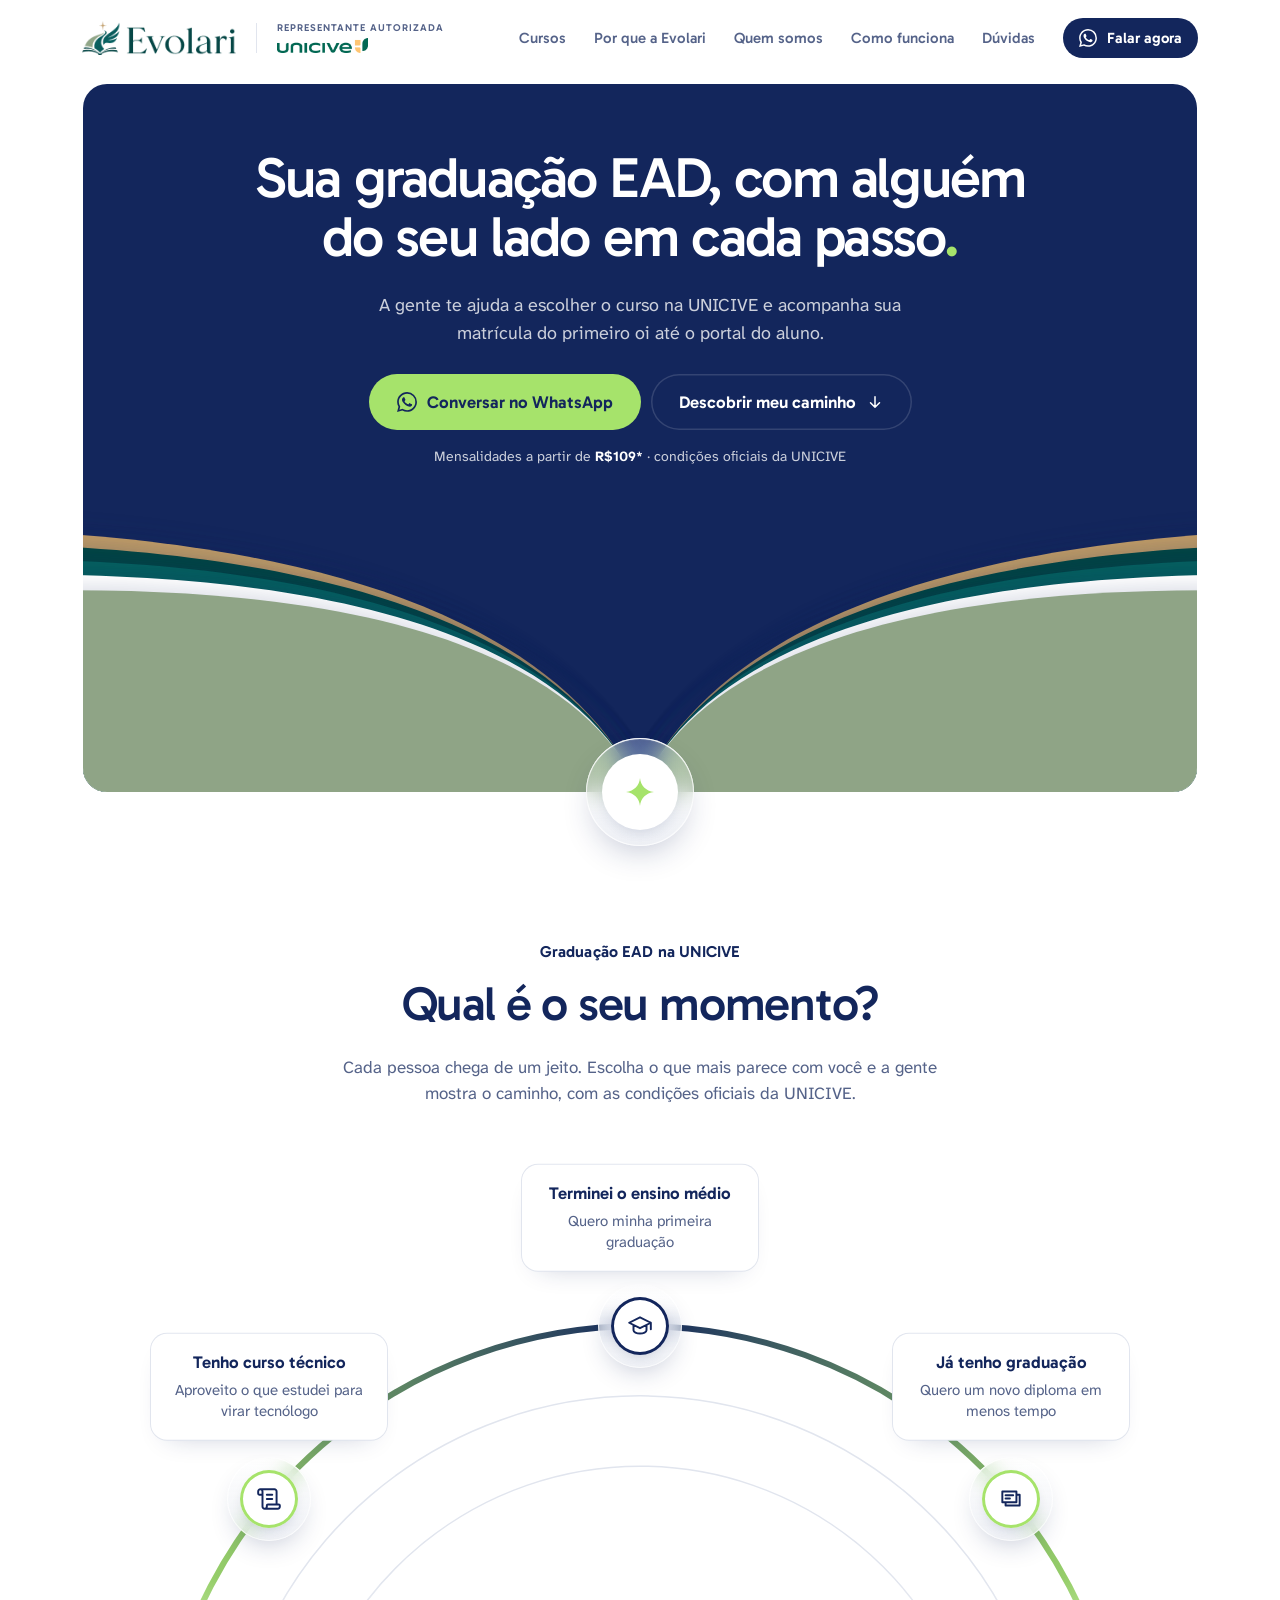
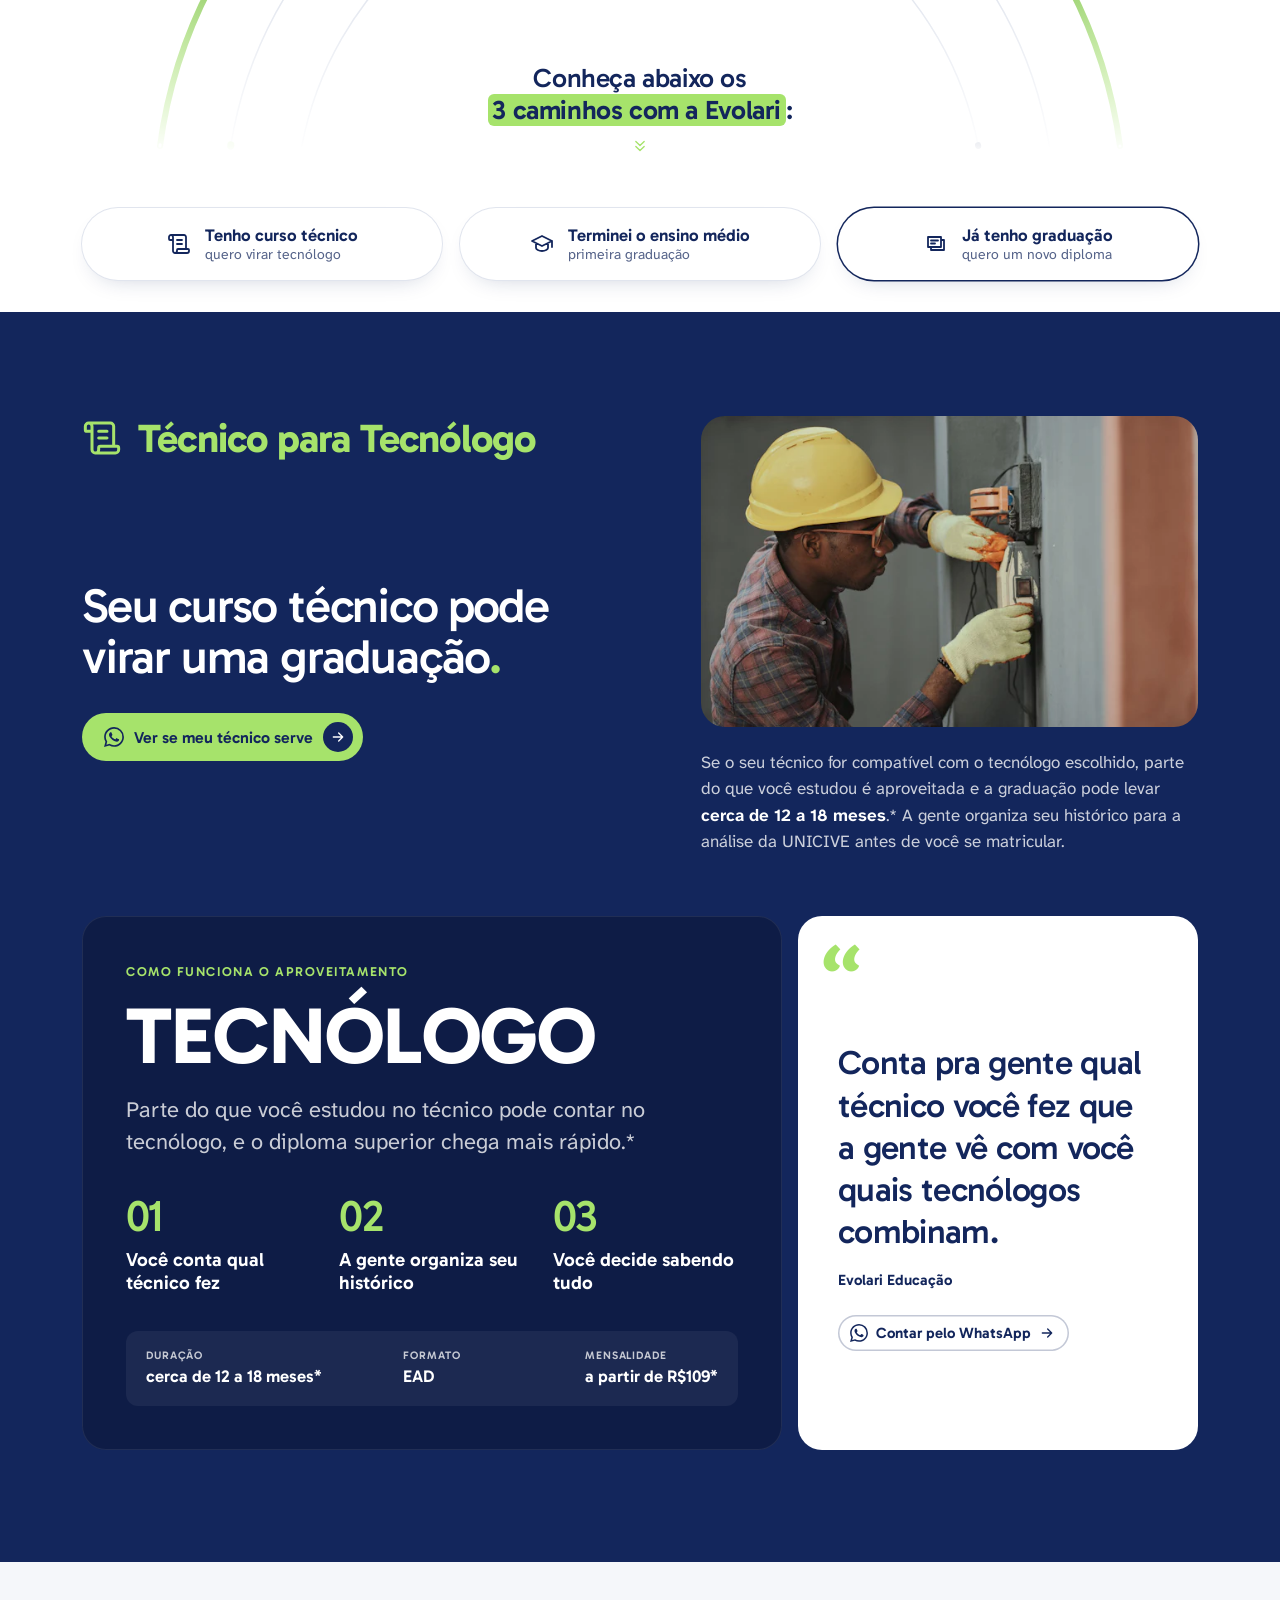
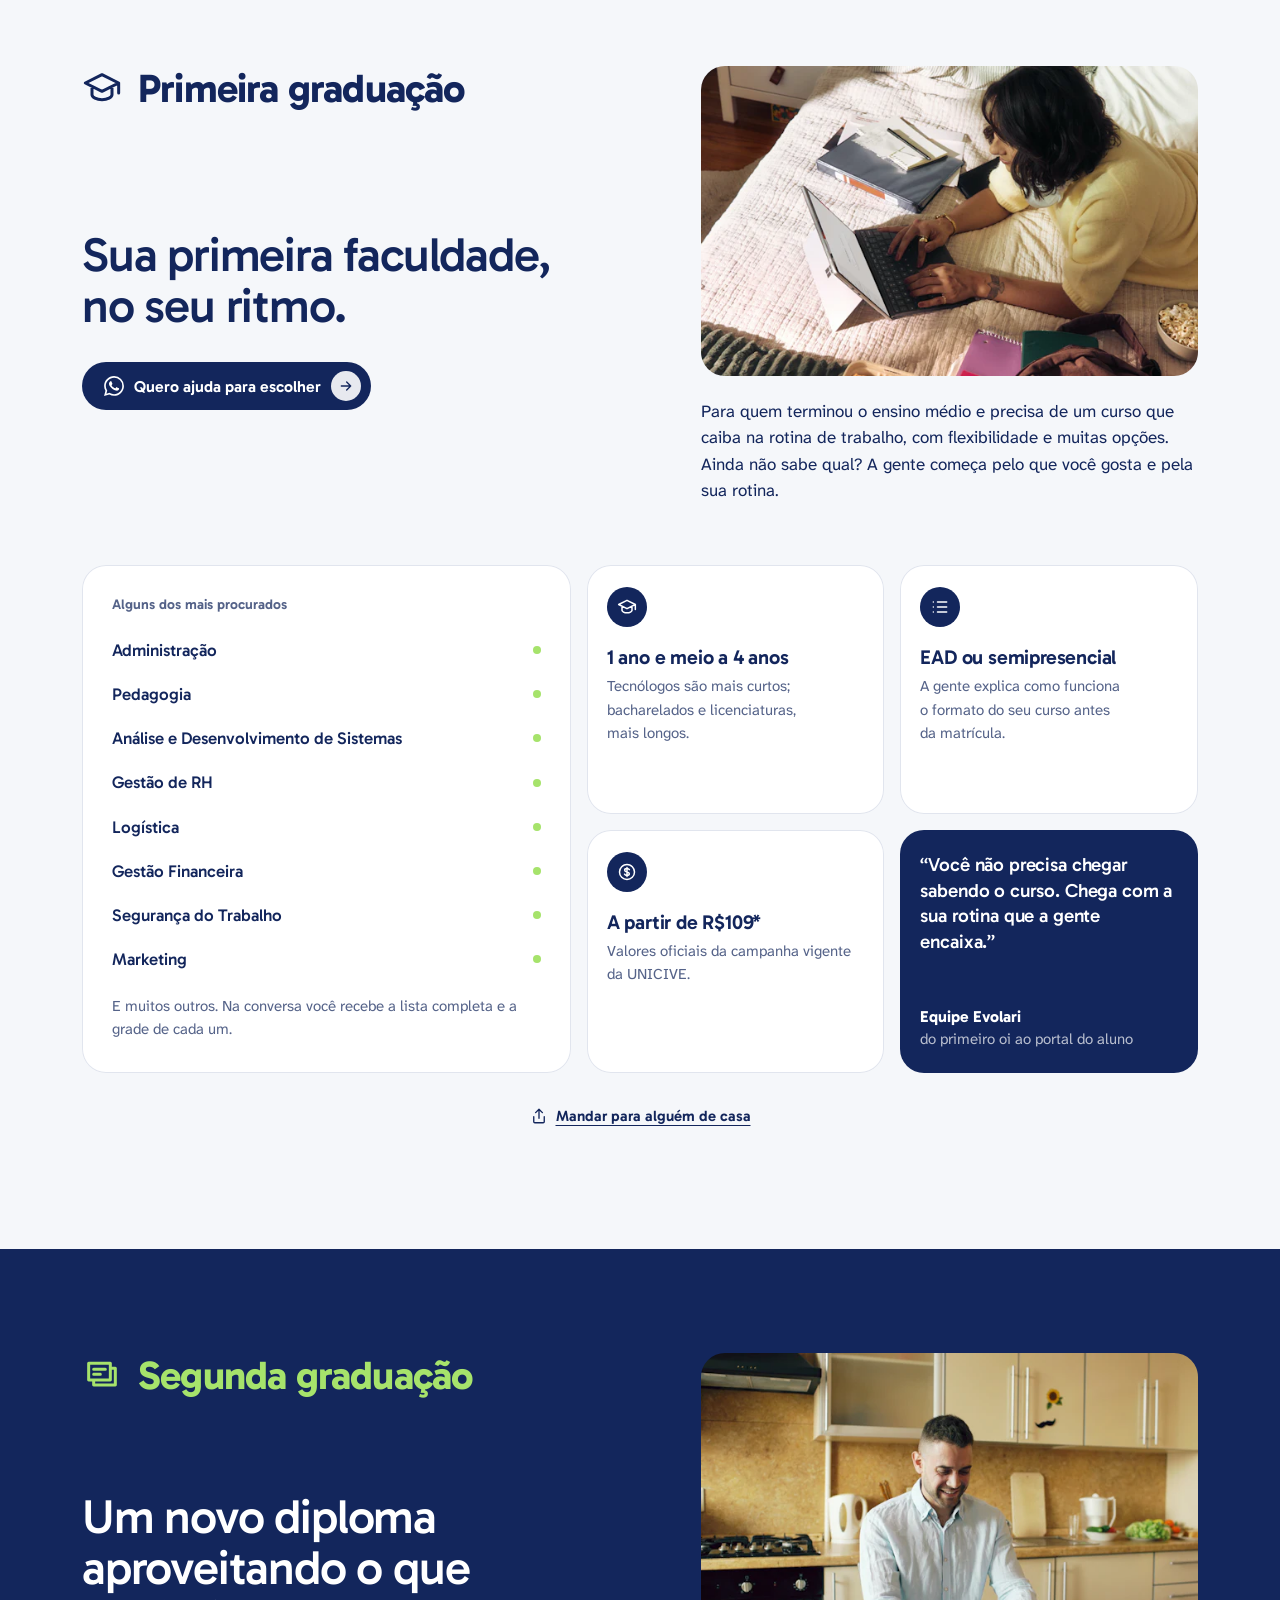
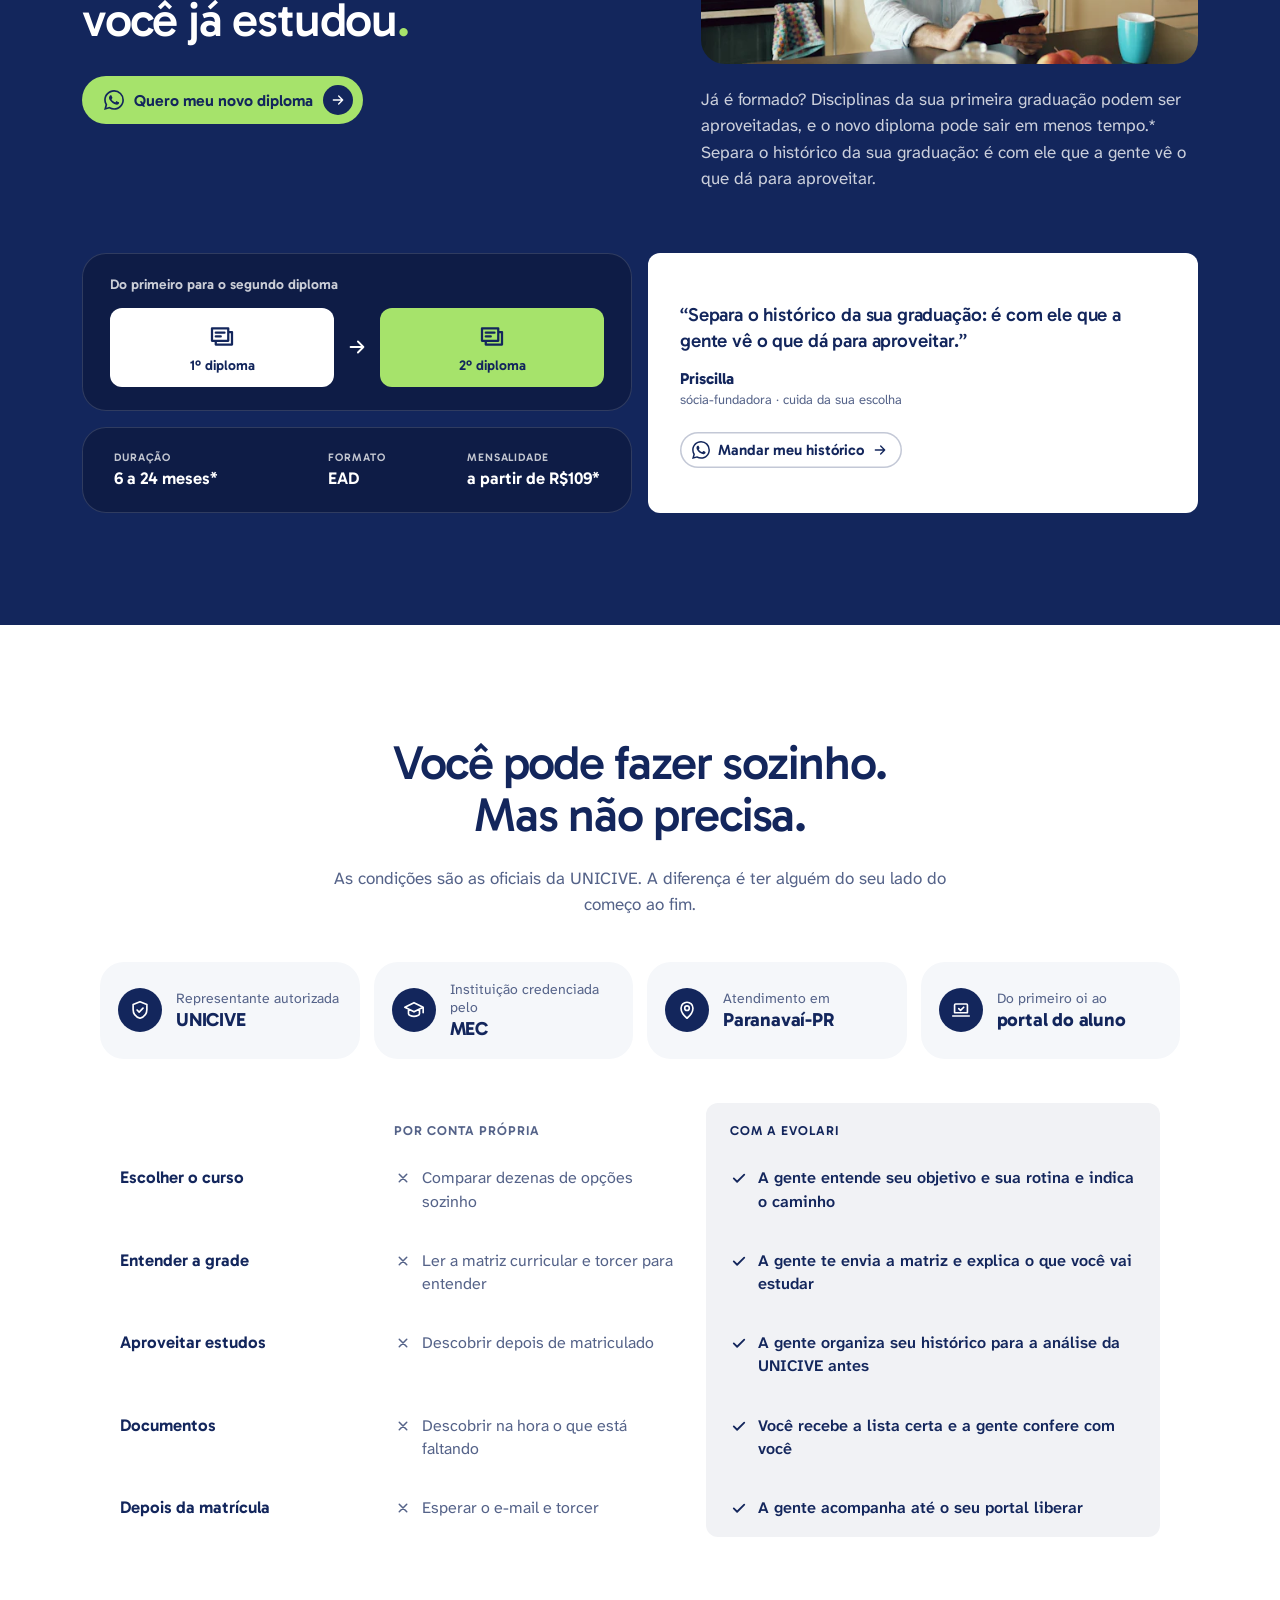
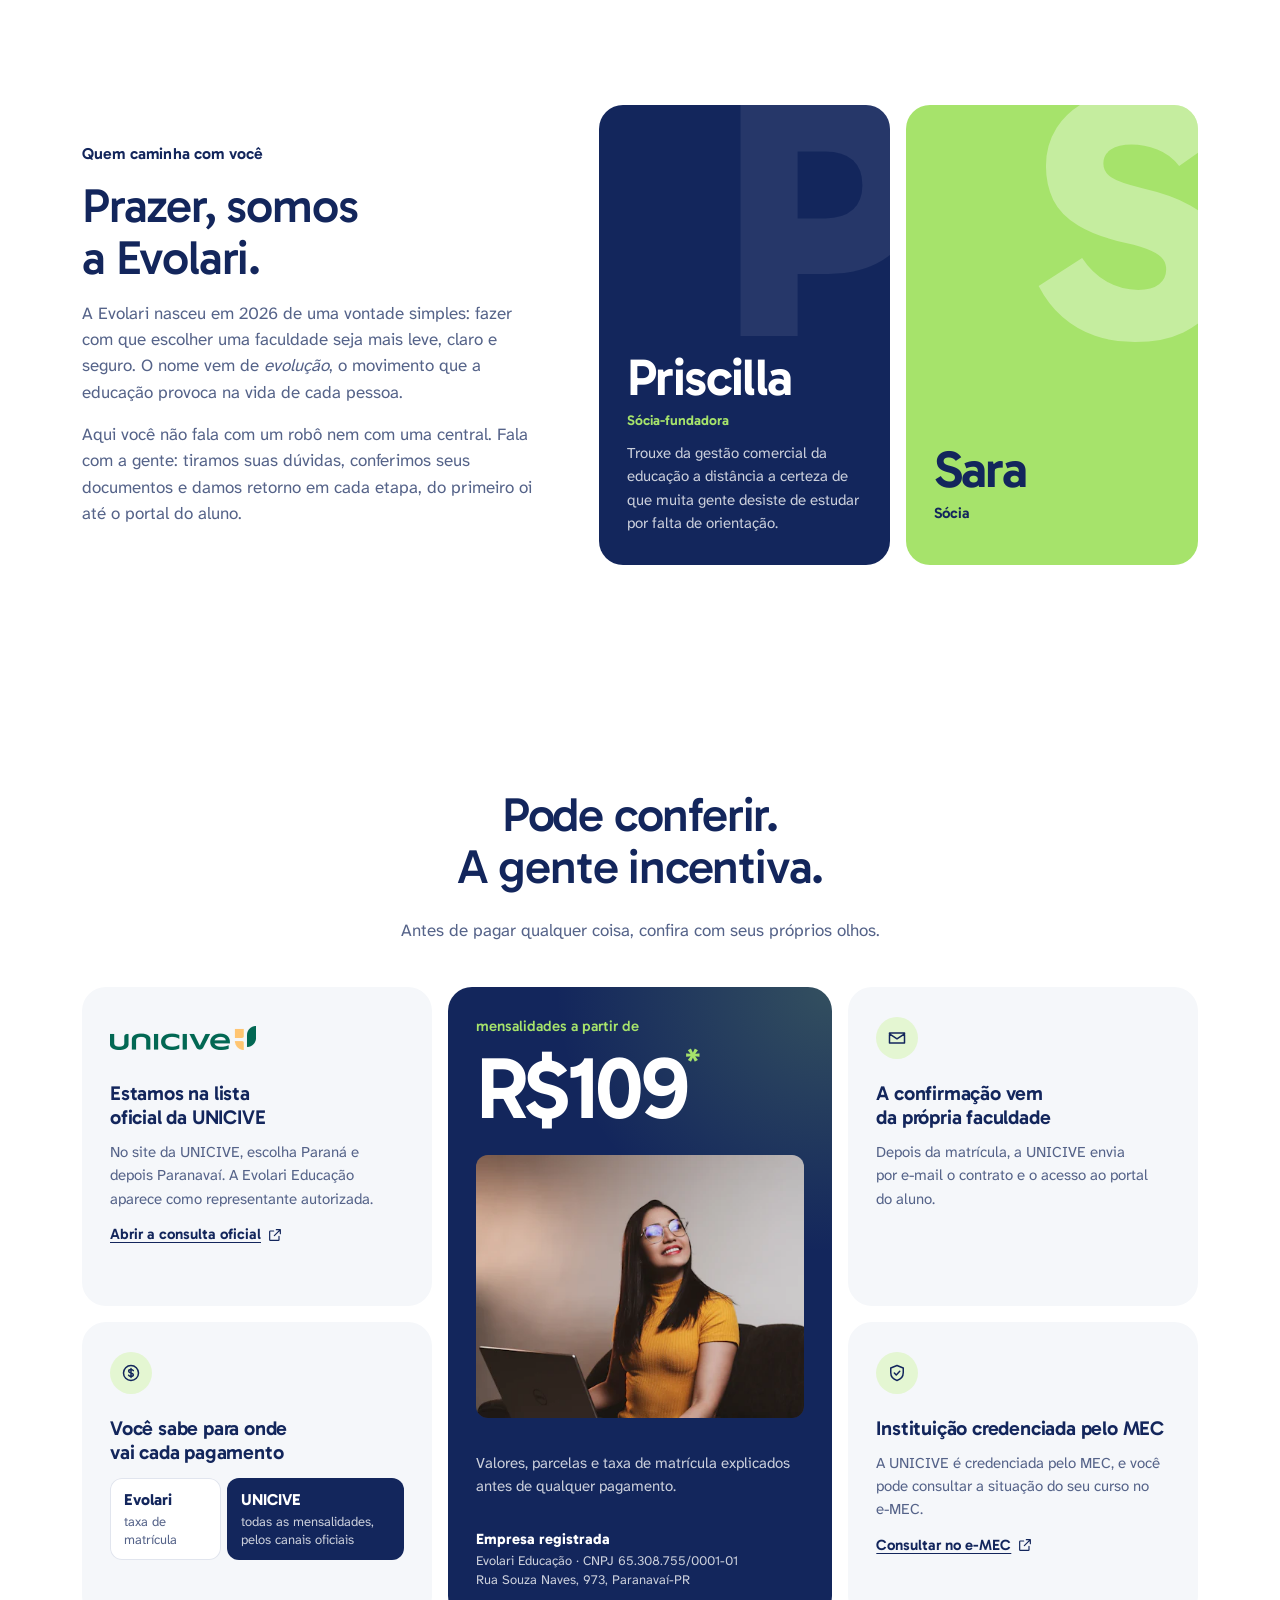
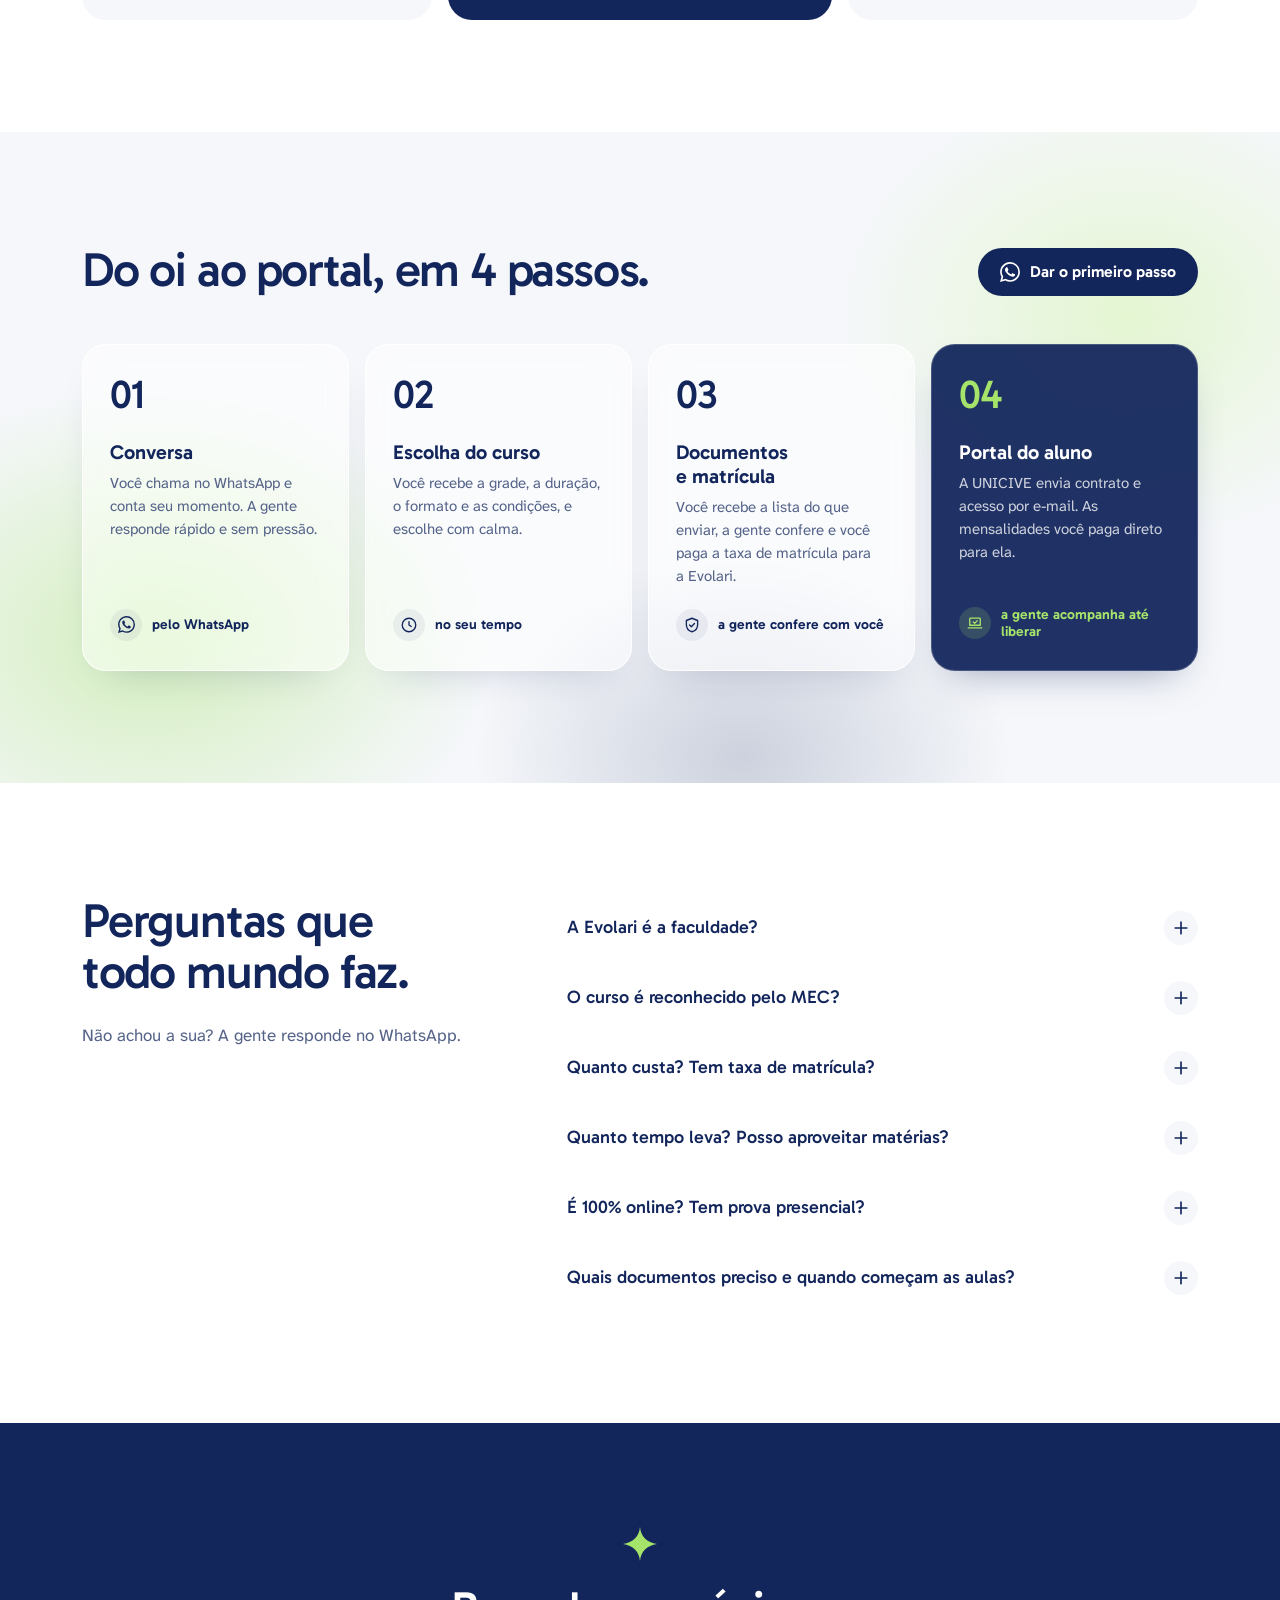
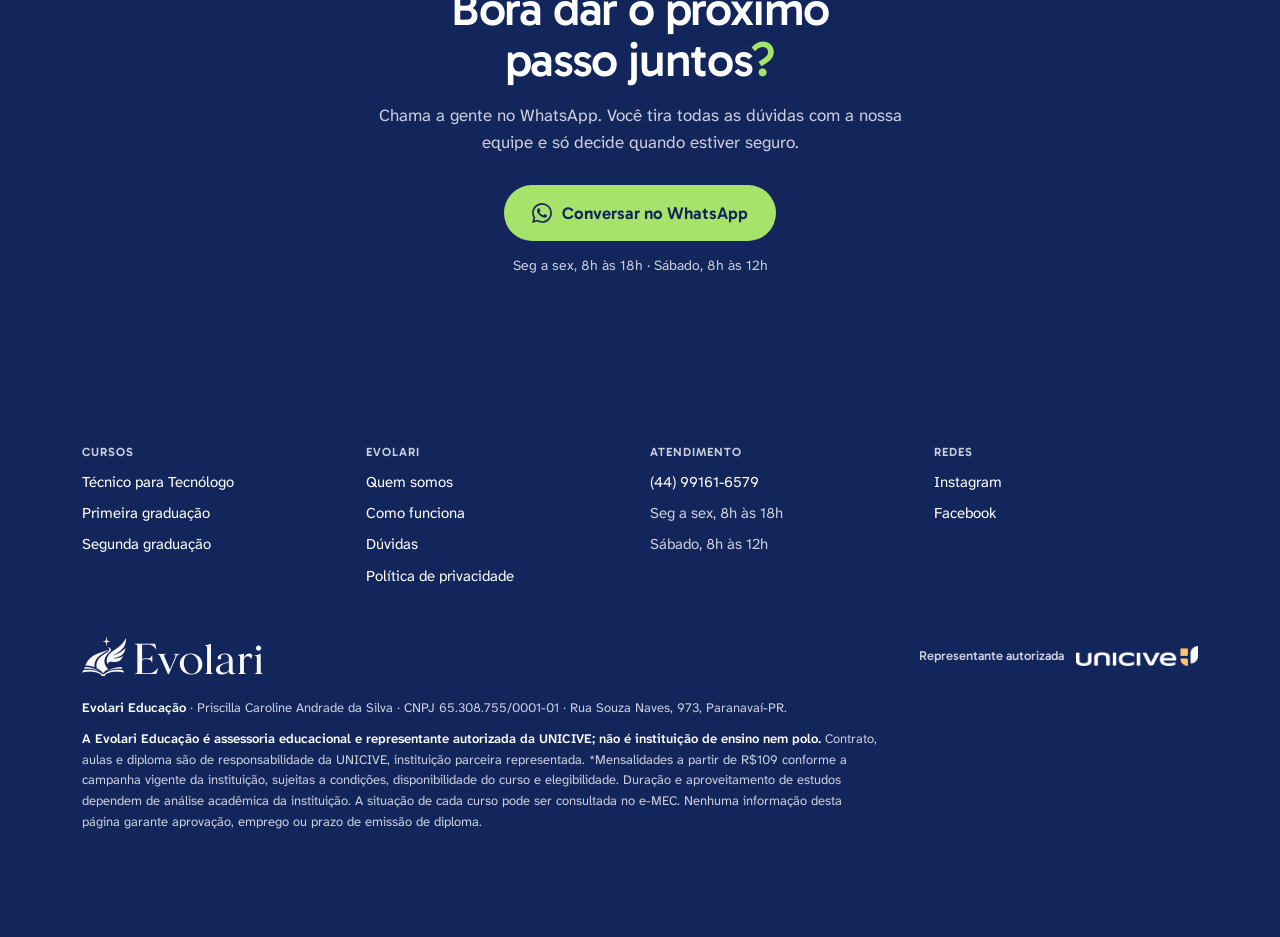
==== commit 3584d6cd: "Troca o zero cortado da fonte do texto por um zero normal Co-Authored-By: Claude Opus 5.5 <noreply@a" ====
--- a/index.html
+++ b/index.html
@@ -25,7 +25,7 @@
 <link rel="apple-touch-icon" href="img/apple-touch-icon.png">
 <link rel="manifest" href="site.webmanifest">
 <link rel="preload" href="fonts/gabarito-latin-wght-normal.woff2" as="font" type="font/woff2" crossorigin>
-<link rel="preload" href="fonts/atkinson-hyperlegible-next-latin-wght-normal.woff2" as="font" type="font/woff2" crossorigin>
+<link rel="preload" href="fonts/evolari-texto-wght.woff2" as="font" type="font/woff2" crossorigin>
 <script>
   /* Antes da pintura: oferta vinda do anúncio (?para=) e se a página anima. */
   (function () {
@@ -34,7 +34,7 @@
     if (!matchMedia('(prefers-reduced-motion: reduce)').matches) d.classList.add('motion');
   })();
 </script>
-<link rel="stylesheet" href="styles.css?v=39">
+<link rel="stylesheet" href="styles.css?v=40">
 <script type="application/ld+json">
 {"@context":"https://schema.org","@graph":[
 {"@type":["LocalBusiness","ProfessionalService"],"@id":"https://matheuswatanabe.github.io/evolari-educacao/#empresa","name":"Evolari Educação","legalName":"Priscilla Caroline Andrade da Silva","description":"Assessoria educacional e representante autorizada da UNICIVE. Orientação para Técnico para Tecnólogo, primeira graduação e segunda graduação EAD, do primeiro contato até a matrícula.","url":"https://matheuswatanabe.github.io/evolari-educacao/","logo":"https://matheuswatanabe.github.io/evolari-educacao/img/icon-512.png","image":"https://matheuswatanabe.github.io/evolari-educacao/img/og-evolari.jpg","taxID":"65.308.755/0001-01","telephone":"+55-44-99161-6579","address":{"@type":"PostalAddress","streetAddress":"Rua Souza Naves, 973","addressLocality":"Paranavaí","addressRegion":"PR","addressCountry":"BR"},"areaServed":{"@type":"Country","name":"Brasil"},"openingHoursSpecification":[{"@type":"OpeningHoursSpecification","dayOfWeek":["Monday","Tuesday","Wednesday","Thursday","Friday"],"opens":"08:00","closes":"18:00"},{"@type":"OpeningHoursSpecification","dayOfWeek":"Saturday","opens":"08:00","closes":"12:00"}],"contactPoint":{"@type":"ContactPoint","contactType":"customer service","telephone":"+55-44-99161-6579","availableLanguage":"Portuguese","url":"https://wa.me/5544991616579"},"knowsAbout":["Graduação EAD","Técnico para Tecnólogo","Segunda graduação","Aproveitamento de estudos"],"sameAs":["https://www.instagram.com/evolarieducacao/","https://www.facebook.com/share/1DgbH6VRsG/"]},
--- a/styles.css
+++ b/styles.css
@@ -1 +1 @@
-@font-face{font-family:Gabarito;src:url(fonts/gabarito-latin-wght-normal.woff2) format("woff2-variations");font-weight:400 900;font-display:swap}@font-face{font-family:Atkinson Next;src:url(fonts/atkinson-hyperlegible-next-latin-wght-normal.woff2) format("woff2-variations");font-weight:200 800;font-display:swap}:root{--color-bg: #F5F7FA;--color-surface: #FFFFFF;--color-primary: #13265C;--color-primary-hover: #0E1C46;--color-accent: #A6E36B;--color-accent-hover: #95D65A;--color-text: #13265C;--color-text-muted: #556389;--color-border: #E1E5EE;--color-accent-soft: #E4F6D2;--color-on-primary: #FFFFFF;--color-on-accent: #13265C;--logo-gold: #C09C67;--logo-deep: #024544;--logo-teal: #055F5F;--logo-paper: #FFFFFF;--logo-sage: #8FA486;--on-primary-muted: color-mix(in srgb, var(--color-on-primary) 78%, transparent);--on-primary-line: color-mix(in srgb, var(--color-on-primary) 14%, transparent);--on-primary-wash: color-mix(in srgb, var(--color-on-primary) 7%, transparent);--primary-wash: color-mix(in srgb, var(--color-primary) 6%, transparent);--shadow: color-mix(in srgb, var(--color-primary) 30%, transparent);--shadow-soft: color-mix(in srgb, var(--color-primary) 16%, transparent);--f-d: "Gabarito", ui-sans-serif, system-ui, sans-serif;--f-b: "Atkinson Next", ui-sans-serif, system-ui, sans-serif;--top-h: 64px;--hub: 88px;--book-side: var(--gut);--hub-ring: 13px;--gut: 16px;--max: 1180px;--r: 20px;--r-s: 12px;--ease: cubic-bezier(.16, 1, .3, 1);color-scheme:light}*,*:before,*:after{box-sizing:border-box}html{-webkit-text-size-adjust:100%;scroll-padding-top:calc(var(--top-h) + 8px);scroll-behavior:smooth}body{margin:0;background:var(--color-surface);color:var(--color-text);font:400 1.0625rem/1.55 var(--f-b);-webkit-font-smoothing:antialiased;overflow-x:clip}::selection{background:var(--color-primary);color:var(--color-on-primary)}img,svg{display:block;max-width:100%}a{color:inherit;text-underline-offset:.2em;text-decoration-thickness:1px}b,strong{font-weight:700}h1,h2,h3{font-family:var(--f-d);margin:0;text-wrap:balance}p{margin:0;text-wrap:pretty}button{font:inherit;color:inherit}:focus-visible{outline:2px solid var(--color-primary);outline-offset:2px;border-radius:6px}.hero :focus-visible,.band--teal :focus-visible,.person--teal :focus-visible,.cell--feature :focus-visible,.tile--quote :focus-visible,.foot :focus-visible{outline-color:var(--color-accent)}.sr{position:absolute;width:1px;height:1px;overflow:hidden;clip-path:inset(50%);white-space:nowrap}.skip{position:fixed;left:12px;top:8px;z-index:100;padding:10px 14px;border-radius:999px;background:var(--color-text);color:var(--color-on-primary);font:600 .9375rem/1 var(--f-d);text-decoration:none;transform:translateY(-150%);transition:transform .2s}.skip:focus{transform:none}.wrap{max-width:var(--max);margin:0 auto;padding:0 var(--gut)}.dot{font-style:normal;color:var(--color-primary)}.hero .dot,.band--teal .dot{color:var(--color-accent)}.h2{font:500 clamp(1.875rem,1.3rem + 2.4vw,3rem)/1.08 var(--f-d);letter-spacing:-.025em}.center{text-align:center;margin-left:auto;margin-right:auto}.h2.center{max-width:22ch}.lead{margin-top:24px;max-width:56ch;color:var(--color-text-muted);font-size:1.0625rem}.eyebrow{margin-bottom:16px;text-align:center;font:600 1rem/1.25 var(--f-d);letter-spacing:.01em;color:var(--color-primary)}.eyebrow--left{text-align:left}.kicker{font:600 .875rem/1.2 var(--f-d);color:var(--color-text-muted)}.pill{display:inline-flex;align-items:center;justify-content:center;gap:10px;min-height:48px;padding:0 22px;border-radius:999px;border:0;font:600 1rem/1.2 var(--f-d);text-decoration:none;cursor:pointer;transition:background-color .2s,color .2s,transform .2s var(--ease),box-shadow .2s}.pill>svg{width:20px;height:20px;flex:none}.pill:active{transform:translateY(1px)}.pill--lg{min-height:56px;padding:0 28px;font-size:1.0625rem}.pill--teal{background:var(--color-primary);color:var(--color-on-primary)}.pill--teal:hover{background:var(--color-primary-hover)}.pill--ink{background:var(--color-text);color:var(--color-on-primary)}.pill--ink:hover{background:var(--color-primary-hover)}.pill--gold{background:var(--color-accent);color:var(--color-on-accent)}.pill--gold:hover{background:var(--color-accent-hover)}.pill--ghost{background:transparent;color:var(--color-text);box-shadow:inset 0 0 0 1.5px var(--color-border)}.pill--ghost:hover{box-shadow:inset 0 0 0 1.5px var(--color-text)}.pill--ghost svg{width:18px;height:18px;transition:transform .25s var(--ease)}.pill--ghost:hover svg{transform:translateY(3px)}.hero .pill--ghost{color:var(--color-on-primary);box-shadow:inset 0 0 0 1.5px var(--on-primary-line)}.hero .pill--ghost:hover{box-shadow:inset 0 0 0 1.5px var(--color-on-primary)}.pill__go{display:grid;place-items:center;width:30px;height:30px;margin-right:-12px;border-radius:50%;background:color-mix(in srgb,var(--color-surface) 90%,transparent);color:var(--color-text);transition:transform .25s var(--ease)}.pill__go svg{width:16px;height:16px}.pill--gold .pill__go{background:var(--color-primary);color:var(--color-on-primary)}.pill:hover .pill__go{transform:translate(3px)}.top{position:sticky;top:0;z-index:30;background:color-mix(in srgb,var(--color-surface) 92%,transparent);-webkit-backdrop-filter:saturate(1.4) blur(12px);backdrop-filter:saturate(1.4) blur(12px)}.top{transition:box-shadow .25s,background-color .25s}.top.is-stuck{box-shadow:0 1px 0 var(--color-border)}.top__in{position:relative;max-width:var(--max);height:var(--top-h);margin:0 auto;padding:0 var(--gut);display:flex;align-items:center;gap:10px}.top__id{display:flex;align-items:center;gap:20px;min-width:0}.top__brand{flex:none}.top__brand img{height:26px;width:auto}.top__seal{display:none;gap:5px;justify-items:start;padding-left:20px;border-left:1px solid var(--color-border);text-decoration:none;font:600 .625rem/1 var(--f-d);letter-spacing:.1em;text-transform:uppercase;color:var(--color-text-muted)}.top__seal img{width:auto;height:15px}.top__nav{font:500 .9375rem/1 var(--f-d)}.top__nav>a{text-decoration:none;color:var(--color-text-muted);transition:color .2s}.top__nav>a:hover{color:var(--color-text)}.top__cta{flex:none;margin-left:auto;min-height:40px;padding:0 16px;font-size:.9375rem}.top__cta svg{width:18px;height:18px}.top__burger{flex:none;position:relative;width:44px;height:44px;margin-right:-8px;padding:0;border:0;border-radius:50%;background:none;color:var(--color-text);cursor:pointer;transition:background-color .2s}.top__burger:hover{background:var(--color-bg)}.top__burger span{position:absolute;left:12px;top:calc(50% - 1px);width:20px;height:2px;border-radius:2px;background:currentColor;transition:transform .4s var(--ease),opacity .2s}.top__burger span:nth-child(1){transform:translateY(-6px)}.top__burger span:nth-child(3){transform:translateY(6px)}.top__burger[aria-expanded=true] span:nth-child(1){transform:rotate(45deg)}.top__burger[aria-expanded=true] span:nth-child(2){opacity:0;transform:scaleX(.2)}.top__burger[aria-expanded=true] span:nth-child(3){transform:rotate(-45deg)}@media (max-width: 999px){.top__nav{position:absolute;top:100%;left:0;right:0;display:grid;max-height:calc(100dvh - var(--top-h));overflow-y:auto;overscroll-behavior:contain;padding:4px var(--gut) 24px;border-radius:0 0 var(--r) var(--r);background:var(--color-surface);box-shadow:0 1px 0 var(--color-border) inset,0 28px 48px -28px var(--shadow);font-size:1.25rem;opacity:0;visibility:hidden;transform:translateY(-10px)}.menu-open .top__nav{opacity:1;visibility:visible;transform:none}.menu-anim .top__nav{transition:opacity .25s var(--ease),transform .4s var(--ease),visibility 0s .4s}.menu-anim.menu-open .top__nav{transition:opacity .25s var(--ease),transform .4s var(--ease)}.top__nav>a{padding:18px 0;border-bottom:1px solid var(--color-border);color:var(--color-text)}.menu-open .top__nav>a,.menu-open .top__menu-foot{animation:menu-in .45s var(--ease) both}.menu-open .top__nav>a:nth-child(2){animation-delay:.03s}.menu-open .top__nav>a:nth-child(3){animation-delay:.06s}.menu-open .top__nav>a:nth-child(4){animation-delay:.09s}.menu-open .top__nav>a:nth-child(5){animation-delay:.12s}.menu-open .top__menu-foot{animation-delay:.16s}.top__menu-foot{display:grid;gap:18px;margin-top:22px}.top__menu-seal{display:grid;gap:6px;justify-items:start;text-decoration:none;font:600 .6875rem/1 var(--f-d);letter-spacing:.1em;text-transform:uppercase;color:var(--color-text-muted)}.top__menu-seal img{width:auto;height:18px}.menu-open .top{background:var(--color-surface);box-shadow:none}.top__burger{order:-1;margin:0 2px 0 -10px}}@keyframes menu-in{0%{opacity:0;transform:translateY(-6px)}}.scrim{position:fixed;inset:0;z-index:29;background:color-mix(in srgb,var(--color-primary) 38%,transparent);opacity:0;pointer-events:none;transition:opacity .3s var(--ease)}.menu-open .scrim{opacity:1;pointer-events:auto}html.menu-open{overflow:hidden}.menu-open .float{opacity:0;pointer-events:none}@media (max-width: 359px){.top__cta{width:40px;padding:0}.top__cta span{position:absolute;width:1px;height:1px;overflow:hidden;clip-path:inset(50%);white-space:nowrap}}.hero{position:relative;isolation:isolate;padding:48px var(--gut) 0;text-align:center}.hero__copy{position:relative;z-index:1;display:grid;justify-items:center;max-width:1120px;margin:0 auto}.hero__title{font-weight:500;font-size:clamp(2.125rem,1.3rem + 3.4vw,3.875rem);line-height:1.04;letter-spacing:-.032em;max-width:18ch}.hero__copy{color:var(--color-on-primary)}.hero__lead{margin-top:26px;max-width:46ch;color:var(--on-primary-muted);font-size:1.125rem}.hero__meta{margin-top:16px;font-size:.875rem;color:var(--on-primary-muted)}.hero__meta b{color:var(--color-on-primary)}.hero__actions{display:grid;gap:10px;margin-top:26px;width:min(100%,360px)}.motion .hero__copy>*{animation:rise-late .8s var(--ease) 3s both}.motion .hero.is-open .hero__copy>*{animation:rise .8s var(--ease) both}.motion .hero.is-open .hero__copy>:nth-child(2){animation-delay:.1s}.motion .hero.is-open .hero__copy>:nth-child(3){animation-delay:.18s}.motion .hero.is-open .hero__copy>:nth-child(4){animation-delay:.26s}@keyframes rise{0%{opacity:0;transform:translateY(14px);filter:blur(6px)}}@keyframes rise-late{0%{opacity:0;transform:translateY(14px);filter:blur(6px)}}.book{position:absolute;z-index:0;top:8px;bottom:calc(var(--hub) / 2);left:0;right:0;width:calc(100% - 2 * var(--book-side));max-width:1416px;margin:0 auto;border-radius:var(--r);overflow:hidden;pointer-events:none;background:var(--color-primary)}.motion .book:not(.is-ready){background:var(--logo-sage)}.book__svg{width:100%;height:100%}.book__svg path{shape-rendering:geometricPrecision}.book__svg path{filter:drop-shadow(0 -4px 10px color-mix(in srgb,var(--color-primary) 0%,transparent));transition:filter .8s}.book.is-done .book__svg path{filter:drop-shadow(0 -4px 10px color-mix(in srgb,var(--color-primary) 16%,transparent))}.stage{height:190px;margin-top:28px}.hub{position:relative;z-index:4;display:grid;place-items:center;width:var(--hub);height:var(--hub);margin:calc(var(--hub) / -2) auto 0;border-radius:50%;background:linear-gradient(180deg,color-mix(in srgb,var(--color-surface) 28%,transparent),color-mix(in srgb,var(--color-border) 55%,transparent));-webkit-backdrop-filter:blur(12px) saturate(1.5);backdrop-filter:blur(12px) saturate(1.5);box-shadow:inset 0 0 0 1px color-mix(in srgb,var(--color-surface) 70%,transparent),inset 0 1px 1px color-mix(in srgb,var(--color-surface) 90%,transparent),0 14px 34px -12px color-mix(in srgb,var(--color-primary) 30%,transparent)}.hub:before{content:"";position:absolute;z-index:-1;inset:var(--hub-ring);border-radius:50%;background:var(--color-surface);box-shadow:0 6px 16px -6px color-mix(in srgb,var(--color-primary) 22%,transparent)}.hub svg{width:24px;height:24px;color:var(--color-accent)}.motion .hub,.motion .hub svg{opacity:0}.motion .hero.is-open .hub{opacity:1;animation:hub-in .7s var(--ease) .2s both}.motion .hero.is-open .hub svg{opacity:1;animation:star-in .8s var(--ease) .35s both}@keyframes hub-in{0%{transform:scale(.2);opacity:0}}@keyframes star-in{0%{transform:rotate(-120deg) scale(.3);opacity:0}}.sec{padding:80px 0}.sec--tight{padding-top:40px}.sec--soft{background:var(--color-bg)}.moment{padding-top:72px;padding-bottom:0}.arc{position:relative;max-width:1000px;margin:36px auto 0;aspect-ratio:1000 / 470}.arc__svg{position:absolute;inset:0;width:100%;height:100%;overflow:visible}.arc__svg path{fill:none;stroke-linecap:round}.arc__ring{stroke:var(--color-border);stroke-width:1.5}.arc__track{stroke:var(--color-border);stroke-width:2}.arc__line{stroke:url(#arc-g);stroke-width:6}.arc-g__a{stop-color:var(--color-accent)}.arc-g__b{stop-color:var(--color-primary)}.motion .arc__line{stroke-dasharray:1 1;stroke-dashoffset:1;transition:stroke-dashoffset 1.8s var(--ease) .1s}.motion .arc.is-in .arc__line{stroke-dashoffset:0}.arc__orbit{display:none;stroke-dasharray:.001 .999}.motion .arc__orbit{display:block;opacity:0;transition:opacity .8s 1.8s}.motion .arc.is-in .arc__orbit{opacity:1;animation:orbit 11s linear infinite}.arc__orbit--1{stroke:var(--color-accent);stroke-width:7}.arc__orbit--2{stroke:var(--color-primary);stroke-width:6}.arc__orbit--3{stroke:var(--color-surface);stroke-width:3}.motion .arc.is-in .arc__orbit--2{animation-duration:15s;animation-delay:-6s}.motion .arc.is-in .arc__orbit--3{animation-duration:8s;animation-delay:-3s}@keyframes orbit{to{stroke-dashoffset:-1}}.arc.is-off .arc__orbit,.arc.is-off .arc__center svg{animation-play-state:paused}.arc__node{--node: 66px;--node-ring: 10px;position:absolute;z-index:2;display:grid;place-items:center;width:var(--node);height:var(--node);margin:calc(var(--node) / -2) 0 0 calc(var(--node) / -2);padding:0;border-radius:50%;border:0;cursor:pointer;background:linear-gradient(180deg,color-mix(in srgb,var(--color-surface) 28%,transparent),color-mix(in srgb,var(--color-border) 55%,transparent));-webkit-backdrop-filter:blur(10px) saturate(1.5);backdrop-filter:blur(10px) saturate(1.5);box-shadow:inset 0 0 0 1px color-mix(in srgb,var(--color-surface) 70%,transparent),inset 0 1px 1px color-mix(in srgb,var(--color-surface) 90%,transparent),0 12px 28px -12px color-mix(in srgb,var(--color-primary) 30%,transparent);transition:transform .3s var(--ease)}.arc__node:before{content:"";position:absolute;z-index:-1;inset:var(--node-ring);border-radius:50%;background:var(--color-surface);box-shadow:inset 0 0 0 3px currentColor,0 6px 14px -6px color-mix(in srgb,var(--color-primary) 22%,transparent)}.arc__node svg{width:22px;height:22px}.arc__node:hover{transform:scale(1.08)}.n1{left:12.9%;top:45.3%;color:var(--color-accent)}.n1 svg{color:var(--color-text)}.n2{left:50%;top:8.5%;color:var(--color-primary)}.n3{left:87.1%;top:45.3%;color:var(--color-accent)}.n3 svg{color:var(--color-text)}.arc__label{display:none;position:absolute;z-index:3;width:236px;padding:18px 20px;border-radius:16px;background:var(--color-surface);box-shadow:0 0 0 1px var(--color-border),0 12px 28px -18px color-mix(in srgb,var(--color-primary) 30%,transparent);font-size:.9375rem;line-height:1.4;color:var(--color-text-muted);text-align:center}.arc__label b{display:block;margin-bottom:6px;font:600 1.0625rem/1.25 var(--f-d);color:var(--color-text)}.l1{left:12.9%;top:45.3%;transform:translate(-50%,calc(-100% - 60px))}.l2{left:50%;top:8.5%;transform:translate(-50%,calc(-100% - 56px))}.l3{left:87.1%;top:45.3%;transform:translate(-50%,calc(-100% - 60px))}.arc__center{position:absolute;left:50%;bottom:0;transform:translate(-50%);display:grid;justify-items:center;gap:10px;width:56%;text-align:center}.arc__center p{font:500 clamp(.9375rem,.7rem + 1.2vw,1.875rem)/1.2 var(--f-d);letter-spacing:-.015em}.arc__center b{font-weight:600;color:var(--color-on-accent);background:var(--color-accent);padding:0 .18em;border-radius:6px;-webkit-box-decoration-break:clone;box-decoration-break:clone}.arc__center svg{width:20px;height:20px;color:var(--color-accent);animation:bob 2s ease-in-out infinite}@keyframes bob{50%{transform:translateY(5px)}}.motion .arc__node,.motion .arc__label{opacity:0;transition:opacity .5s,transform .6s var(--ease)}.motion .arc.is-in .arc__node,.motion .arc.is-in .arc__label{opacity:1}.motion .arc.is-in .n1,.motion .arc.is-in .l1{transition-delay:.35s}.motion .arc.is-in .n2,.motion .arc.is-in .l2{transition-delay:.9s}.motion .arc.is-in .n3,.motion .arc.is-in .l3{transition-delay:1.45s}@media (max-width: 719px){.arc{aspect-ratio:auto;display:flex;flex-direction:column;align-items:center;margin-top:32px}.arc__svg{display:none}.arc__label,.arc__node,.arc__center{position:relative;left:auto;top:auto;transform:none}.arc__label{display:block;width:min(100%,320px);margin:0}.arc__node{margin:22px 0}.l1{order:1}.n1{order:2}.l2{order:3}.n2{order:4}.l3{order:5}.n3{order:6}.arc__center{order:7;width:100%;margin-top:10px}.arc__center p{font-size:1.25rem}.arc__label:before,.arc__label:after{content:"";position:absolute;left:50%;width:4px;margin-left:-2px;border-radius:2px}.arc__label:after{top:100%;height:22px}.arc__label:before{bottom:100%;height:22px}.l1:before{display:none}.l1:after{background:var(--color-accent)}.l2:before{background:linear-gradient(var(--color-accent),var(--color-primary))}.l2:after{background:var(--color-primary)}.l3:before{background:linear-gradient(var(--color-primary),var(--color-accent))}.l3:after{background:var(--color-accent)}.motion .arc__label,.motion .arc__node{transform:translateY(10px)}.motion .arc.is-in .arc__label,.motion .arc.is-in .arc__node{transform:none}.guide__steps{gap:18px}.guide__steps li{display:flex;align-items:center;gap:20px}.guide__n{flex:none;width:1.3em;margin:0;font-size:2.25rem}}.tabs{margin-top:36px}.tabs__in{max-width:var(--max);margin:0 auto;padding:16px var(--gut) 32px;display:grid;gap:12px}.tab{display:flex;align-items:center;justify-content:center;gap:14px;min-height:72px;padding:12px 24px;border-radius:999px;border:0;cursor:pointer;background:var(--color-surface);text-align:left;box-shadow:0 0 0 1px var(--color-border),0 10px 24px -14px color-mix(in srgb,var(--color-primary) 28%,transparent);transition:background-color .25s,color .25s,box-shadow .25s,transform .25s var(--ease)}.tab svg{width:24px;height:24px;flex:none;color:var(--color-primary);transition:color .25s}.tab span{display:grid;font-size:.875rem;line-height:1.25;color:var(--color-text-muted);transition:color .25s}.tab b{font:600 1.0625rem/1.25 var(--f-d);color:var(--color-text);transition:color .25s}.tab:hover,.tab:focus-visible{background:var(--color-primary);box-shadow:0 0 0 1px var(--color-primary),0 14px 28px -14px color-mix(in srgb,var(--color-primary) 55%,transparent);transform:translateY(-2px)}.tab:hover svg,.tab:hover b,.tab:focus-visible svg,.tab:focus-visible b{color:var(--color-on-primary)}.tab:hover span,.tab:focus-visible span{color:var(--on-primary-muted)}.tab[aria-pressed=true]:not(:hover):not(:focus-visible){box-shadow:0 0 0 1.5px var(--color-primary),0 10px 24px -14px color-mix(in srgb,var(--color-primary) 28%,transparent)}.band{padding:72px 0 80px}.band--teal{background:var(--color-primary);color:var(--color-on-primary)}.band--light{background:var(--color-bg);color:var(--color-text)}.band__head{display:grid;gap:22px;margin-bottom:40px}.band__head .h2{max-width:18ch;margin-bottom:30px}.band__tag{display:inline-flex;align-items:center;gap:.4em;margin-bottom:20px;font:700 clamp(1.75rem,1.2rem + 2vw,2.5rem)/1.1 var(--f-d);letter-spacing:-.02em}.band__tag svg{flex:none;width:1em;height:1em}.band--teal .band__tag{color:var(--color-accent)}.band__text{max-width:48ch;font-size:1.0625rem}.band__side{display:grid;gap:22px}.band__media{margin:0;aspect-ratio:16 / 10;border-radius:var(--r);overflow:hidden;background:var(--color-border)}.band__media img{width:100%;height:100%;object-fit:cover;transition:transform 1.4s var(--ease)}.motion .band__media.rv img{transform:scale(1.08)}.motion .band__media.rv.is-in img{transform:none}.band--teal .band__text{color:var(--on-primary-muted)}.band--teal .band__text b{color:var(--color-on-primary)}.morph{margin:14px 0 6px}.morph__w{display:inline-flex;position:relative;font:700 clamp(2.5rem,1.5rem + 4.4vw,5rem)/1 var(--f-d);letter-spacing:-.01em}.morph__w span{display:inline-block}.facts{display:grid;grid-template-columns:1fr auto 1fr;gap:16px;margin:24px 0 0}.facts div{padding-top:14px}.facts div:nth-child(2){justify-self:center}.facts div:nth-child(3){justify-self:end}@media (max-width: 719px){.facts{grid-template-columns:1fr 1fr;row-gap:16px}.facts div:first-child{grid-column:1 / -1}.facts div:nth-child(2),.facts div:nth-child(3){justify-self:start}}.facts dt{font:600 .6875rem/1.2 var(--f-d);letter-spacing:.08em;text-transform:uppercase;opacity:.75}.facts dd{margin:4px 0 0;font:600 1.0625rem/1.25 var(--f-d)}.guide{display:grid;gap:36px;padding:32px 22px 24px;border-radius:var(--r);background:var(--color-primary-hover);box-shadow:inset 0 0 0 1px color-mix(in srgb,var(--color-surface) 8%,transparent)}.guide__kicker{font:600 .8125rem/1.2 var(--f-d);letter-spacing:.12em;text-transform:uppercase}.guide__kicker{color:var(--color-accent)}.guide .morph{margin:16px 0 18px}.guide__deck{max-width:40ch;font:400 clamp(1.125rem,1rem + .5vw,1.375rem)/1.45 var(--f-b);color:var(--on-primary-muted)}.guide__steps{list-style:none;margin:0;padding:0;display:grid;gap:26px;counter-reset:none}.guide__n{display:block;margin-bottom:10px;font:500 2.75rem/1 var(--f-d);letter-spacing:-.04em;color:var(--color-accent)}.guide__steps h4{margin:0;font:600 1.1875rem/1.25 var(--f-d);color:var(--color-on-primary)}.guide__facts{margin:0;padding:18px 20px;border-radius:var(--r-s);background:color-mix(in srgb,var(--color-surface) 6%,transparent)}.guide__facts div{padding-top:0}.duo{display:grid;gap:16px}.pull{position:relative;display:flex;flex-direction:column;justify-content:center;align-items:flex-start;margin:0;padding:64px 28px 36px;border-radius:var(--r);background:var(--color-surface);color:var(--color-text)}.pull:before{content:"\201c";position:absolute;top:18px;left:24px;font:700 5rem/1 var(--f-d);color:var(--color-accent)}.pull blockquote{margin:0;font:500 clamp(1.5rem,1.15rem + 1.2vw,2.125rem)/1.25 var(--f-d);letter-spacing:-.02em;text-wrap:balance}.pull__by{margin-top:18px;font:600 .9375rem/1.2 var(--f-d);color:var(--color-primary)}.pull__wa{display:inline-flex;align-items:center;gap:8px;margin-top:26px;padding:9px 14px 9px 12px;border-radius:999px;font:600 .9375rem/1.2 var(--f-d);color:var(--color-primary);text-decoration:none;box-shadow:inset 0 0 0 1.5px color-mix(in srgb,var(--color-primary) 25%,transparent);transition:box-shadow .2s,background-color .2s,color .2s}.pull__wa svg{width:18px;height:18px;flex:none}.pull__wa .pull__go{width:16px;height:16px;transition:transform .25s var(--ease)}.pull__wa:hover{background:var(--color-primary);color:var(--color-on-primary);box-shadow:inset 0 0 0 1.5px var(--color-primary)}.pull__wa:hover .pull__go{transform:translate(3px)}.motion .guide.rv .guide__steps li{opacity:0;transform:translateY(14px);transition:opacity .6s,transform .8s var(--ease)}.motion .guide.is-in .guide__steps li{opacity:1;transform:none}.motion .guide.is-in .guide__steps li:nth-child(2){transition-delay:.15s}.motion .guide.is-in .guide__steps li:nth-child(3){transition-delay:.3s}.trio{display:grid;gap:16px}.trio__card{margin:0;padding:24px 22px;border-radius:var(--r);background:var(--color-primary-hover);box-shadow:inset 0 0 0 1px var(--on-primary-line)}.trio__diplomas .kicker{color:var(--on-primary-muted)}.trio__diplomas .stack{margin:14px 0 0;gap:12px}.trio__diplomas .stack__d{flex:1 1 0;width:auto;min-width:0;padding:14px 8px 12px;gap:6px;font-size:.875rem}.trio__diplomas .stack__d svg{width:30px;height:30px}.trio__diplomas .stack__arrow{width:22px;height:22px}.trio__facts div{padding-top:0}.trio__quote{display:flex;flex-direction:column;justify-content:center;align-items:flex-start;padding:30px 26px 26px;border-radius:var(--r)}.trio__quote .pull__wa{margin-top:22px}.stack{display:flex;align-items:center;gap:14px;margin:20px 0 4px}.stack__d{display:grid;justify-items:center;gap:8px;width:128px;padding:20px 10px 16px;border-radius:var(--r-s);font:600 .9375rem/1.2 var(--f-d)}.stack__d svg{width:40px;height:40px}.stack__d--1{background:var(--color-surface);color:var(--color-text)}.stack__d--2{background:var(--color-accent);color:var(--color-on-accent)}.stack__d--2 svg{color:var(--color-on-accent)}.stack__arrow{width:28px;height:28px;flex:none}.motion .trio__diplomas .stack__d--2{opacity:0;transform:translate(-24px) rotate(-4deg);transition:opacity .6s,transform .9s var(--ease) .2s}.motion .trio__diplomas.is-in .stack__d--2{opacity:1;transform:none}.note{padding:22px 20px 16px;border-radius:var(--r-s);background:var(--color-surface);color:var(--color-text)}.note blockquote,.tile--quote blockquote{margin:0;font:500 1.1875rem/1.35 var(--f-d);letter-spacing:-.008em}.sign{display:grid;margin-top:16px;max-width:260px;font-size:.8125rem;color:var(--color-text-muted)}.sign b{font:700 1rem/1.3 var(--f-d);color:var(--color-text)}.share{display:flex;align-items:center;justify-content:center;gap:8px;width:100%;margin-top:10px;padding:12px 6px;border:0;background:none;cursor:pointer;font:600 .9375rem/1.2 var(--f-d);text-decoration:underline;text-underline-offset:.25em;text-decoration-color:var(--color-primary)}.share svg{width:18px;height:18px}.share:hover{text-decoration-color:currentColor}.share--band{width:auto;margin:22px auto 0;text-decoration-color:var(--color-primary)}.grid2{display:grid;gap:14px}.courses{padding:26px 22px 24px;border-radius:var(--r);background:var(--color-surface);box-shadow:inset 0 0 0 1px var(--color-border)}.courses__list{list-style:none;margin:14px 0 0;padding:0}.courses__list li{display:flex;align-items:center;justify-content:space-between;gap:12px;padding:11px 0;font:500 1.0625rem/1.3 var(--f-d)}.courses__list li:after{content:"";flex:none;width:8px;height:8px;border-radius:50%;background:var(--color-accent)}.courses__more{margin-top:14px;font-size:.9375rem;color:var(--color-text-muted)}.tiles{display:grid;gap:14px}.tile{padding:22px 20px;border-radius:var(--r);background:var(--color-surface);box-shadow:inset 0 0 0 1px var(--color-border)}.tile__ic{display:grid;place-items:center;width:40px;height:40px;margin-bottom:18px;border-radius:50%;background:var(--color-primary);color:var(--color-on-primary)}.tile__ic svg{width:20px;height:20px}.tile h3{font:600 1.25rem/1.2 var(--f-d);letter-spacing:-.01em}.tile p{margin-top:6px;font-size:.9375rem;color:var(--color-text-muted)}.tile--quote{background:var(--color-primary);box-shadow:none;color:var(--color-on-primary);display:flex;flex-direction:column;justify-content:space-between}.tile--quote .sign{color:color-mix(in srgb,var(--color-surface) 70%,transparent)}.tile--quote .sign b{color:var(--color-on-primary)}.proof{list-style:none;max-width:1080px;margin:44px auto 0;padding:0;display:grid;grid-template-columns:1fr 1fr;gap:12px}.proof li{display:flex;align-items:center;gap:14px;padding:18px;border-radius:var(--r);background:var(--color-bg)}.proof__ic{flex:none;display:grid;place-items:center;width:44px;height:44px;border-radius:50%;background:var(--color-primary);color:var(--color-on-primary)}.proof__ic svg{width:22px;height:22px}.proof span:last-child{display:grid;gap:2px;font-size:.875rem;line-height:1.3;color:var(--color-text-muted)}.proof b{font:700 1.1875rem/1.2 var(--f-d);letter-spacing:-.01em;color:var(--color-text)}.vs{max-width:1040px;margin:44px auto 0}.vs__table{width:100%;border-collapse:separate;border-spacing:0;text-align:left}.vs__table th,.vs__table td{padding:18px 24px;vertical-align:top;font-size:1rem;line-height:1.45}.vs__table thead th{padding-top:20px;padding-bottom:10px;font:600 .8125rem/1.2 var(--f-d);letter-spacing:.08em;text-transform:uppercase;color:var(--color-text-muted)}.vs__table thead .vs__with{color:var(--color-primary);border-radius:var(--r-s) var(--r-s) 0 0}.vs__table tbody th{padding-left:0;font:600 1.0625rem/1.35 var(--f-d);color:var(--color-text)}.vs__table thead th:first-child{padding-left:0}.vs__table .vs__with{background:var(--primary-wash)}.vs__table tbody tr:last-child .vs__with{border-radius:0 0 var(--r-s) var(--r-s)}.vs__table td{position:relative;padding-left:52px}.vs__table td svg{position:absolute;left:24px;top:21px;width:18px;height:18px}.vs__table td.vs__solo{color:var(--color-text-muted)}.vs__table td.vs__solo svg{color:var(--color-text-muted)}.vs__table td.vs__with{font-weight:600;color:var(--color-text)}.vs__table td.vs__with svg{color:var(--color-primary)}@media (max-width: 719px){.vs__table,.vs__table tbody,.vs__table tr,.vs__table th,.vs__table td{display:block}.vs__table thead{display:none}.vs__table tr{padding:6px 0 18px}.vs__table tbody th{padding:14px 0 8px}.vs__table td{padding:10px 16px 10px 44px}.vs__table td svg{left:16px;top:30px}.vs__table td.vs__solo{padding-left:44px}.vs__table .vs__with,.vs__table tbody tr:last-child .vs__with{border-radius:var(--r-s)}.vs__table td:before{content:attr(data-label);display:block;margin-bottom:4px;font:600 .75rem/1.2 var(--f-d);letter-spacing:.08em;text-transform:uppercase;color:var(--color-text-muted)}.vs__table td.vs__with:before{color:var(--color-primary)}}.who{display:grid;gap:36px}.who__p{margin-top:16px;max-width:46ch;color:var(--color-text-muted)}.who__p:first-of-type{margin-top:26px}.people{display:grid;gap:14px}.person{position:relative;overflow:hidden;display:flex;flex-direction:column;justify-content:flex-end;min-height:380px;padding:24px 22px;border-radius:var(--r)}.person--teal{background:var(--color-primary);color:var(--color-on-primary)}.person--gold{background:var(--color-accent);color:var(--color-on-accent)}.person__mono{position:absolute;right:-6%;top:-14%;font:800 22rem/1 var(--f-d);letter-spacing:-.05em;color:color-mix(in srgb,var(--color-surface) 8%,transparent);pointer-events:none;transition:transform 1.2s var(--ease)}.person--gold .person__mono{color:color-mix(in srgb,var(--color-surface) 35%,transparent)}.person:hover .person__mono{transform:translateY(8px) rotate(-3deg)}.person__body{position:relative}.person__name{font:600 clamp(2.25rem,1.8rem + 2vw,3.25rem)/1 var(--f-d);letter-spacing:-.03em}.person__role{margin:8px 0 12px;font:600 .875rem/1.3 var(--f-d)}.person--teal .person__role{color:var(--color-accent)}.person--teal .person__body>p:last-child{color:var(--on-primary-muted)}.person__body>p:last-child{font-size:.9375rem;max-width:40ch}.bento{display:grid;gap:14px;margin-top:44px}.cell{padding:24px 22px;border-radius:var(--r);background:var(--color-bg)}.cell__ic{display:grid;place-items:center;width:42px;height:42px;margin-bottom:22px;border-radius:50%;background:var(--color-accent-soft);color:var(--color-primary)}.cell__ic svg{width:20px;height:20px}.cell__logo{width:auto;height:24px;margin:9px 0 31px}.cell h3{font:600 1.25rem/1.2 var(--f-d);letter-spacing:-.01em}.cell p{margin-top:12px;font-size:.9375rem;color:var(--color-text-muted)}.link{display:inline-flex;align-items:center;gap:6px;margin-top:14px;font:600 .9375rem/1.3 var(--f-d);color:var(--color-primary)}.link svg{width:16px;height:16px}.link:hover{color:var(--color-primary-hover)}.flow{display:grid;grid-template-columns:1fr 1.6fr;gap:6px;margin-top:14px}.flow>div{padding:12px 14px;border-radius:var(--r-s);background:var(--color-surface);box-shadow:inset 0 0 0 1px var(--color-border)}.flow b{display:block;font:700 1rem/1.2 var(--f-d)}.flow span{display:block;margin-top:4px;font-size:.8125rem;line-height:1.35;color:var(--color-text-muted)}.flow__b{background:var(--color-primary)!important;box-shadow:none!important;color:var(--color-on-primary)}.flow__b span{color:var(--on-primary-muted)}.cell--feature{display:flex;flex-direction:column;justify-content:space-between;gap:18px;min-height:320px;background:var(--color-primary);color:var(--color-on-primary);background-image:radial-gradient(120% 70% at 100% 0%,color-mix(in srgb,var(--color-accent) 22%,transparent),transparent 60%)}.cell__photo{flex:1 1 auto;min-height:200px;margin:4px 0;border-radius:var(--r-s);overflow:hidden;background:color-mix(in srgb,var(--color-surface) 8%,transparent)}.cell__photo img{width:100%;height:100%;object-fit:cover;object-position:50% 30%}.cell--feature p{color:var(--on-primary-muted)}.cell__price{margin:0!important;font:600 clamp(3.5rem,2.6rem + 3.6vw,5.5rem)/1 var(--f-d)!important;letter-spacing:-.04em;color:var(--color-on-primary)!important}.cell__price small{display:block;margin-bottom:10px;font:500 .9375rem/1.2 var(--f-d);letter-spacing:0;color:var(--color-accent)}.cell__price sup{font-size:.4em;vertical-align:top;color:var(--color-accent)}.cell__cnpj{font-size:.8125rem!important;line-height:1.5}.cell__cnpj b{display:block;color:var(--color-on-primary);font-family:var(--f-d);font-size:.9375rem}.split{display:grid;gap:20px;align-items:end;justify-items:start;margin-bottom:36px}.steps{list-style:none;margin:0;padding:0;display:grid;gap:14px}#como{background-color:var(--color-bg);background-image:radial-gradient(38% 55% at 12% 78%,color-mix(in srgb,var(--color-accent) 42%,transparent),transparent 70%),radial-gradient(32% 50% at 88% 28%,var(--color-accent-soft),transparent 70%),radial-gradient(30% 45% at 58% 96%,color-mix(in srgb,var(--color-primary) 18%,transparent),transparent 70%)}.steps li{position:relative;display:flex;flex-direction:column;padding:24px 22px;border-radius:var(--r);background:color-mix(in srgb,var(--color-surface) 55%,transparent);-webkit-backdrop-filter:blur(18px) saturate(1.3);backdrop-filter:blur(18px) saturate(1.3);box-shadow:inset 0 0 0 1px color-mix(in srgb,var(--color-surface) 80%,transparent),0 18px 40px -26px color-mix(in srgb,var(--color-primary) 28%,transparent)}.steps__n{display:block;margin-bottom:26px;font:500 2.5rem/1 var(--f-d);letter-spacing:-.03em;color:var(--color-primary)}.steps li:nth-child(2) .steps__n{color:var(--color-primary)}.steps li:nth-child(3) .steps__n{color:var(--color-primary)}.steps li:nth-child(4){background:color-mix(in srgb,var(--color-primary) 94%,transparent);color:var(--color-on-primary);box-shadow:inset 0 0 0 1px color-mix(in srgb,var(--color-surface) 18%,transparent),0 18px 40px -22px color-mix(in srgb,var(--color-primary) 50%,transparent)}.steps li:nth-child(4) .steps__n{color:var(--color-accent)}.steps li:nth-child(4) p{color:var(--on-primary-muted)}.steps li:nth-child(4) .chip{color:var(--color-accent)}.steps h3{font:600 1.25rem/1.2 var(--f-d)}.steps p{margin-top:8px;font-size:.9375rem;color:var(--color-text-muted)}.chip{display:inline-flex;align-items:center;gap:10px;margin-top:auto;padding-top:20px;font:600 .875rem/1.25 var(--f-d);color:var(--color-primary)}.chip__ic{flex:none;display:grid;place-items:center;width:32px;height:32px;border-radius:50%;background:var(--primary-wash)}.chip__ic svg{width:18px;height:18px}.chip__ic--wa svg{width:17px;height:17px}.steps li:nth-child(4) .chip__ic{background:color-mix(in srgb,var(--color-accent) 16%,transparent)}.faqwrap{display:grid;gap:28px}.faq{display:grid;gap:4px}.faq summary{display:flex;align-items:center;justify-content:space-between;gap:16px;min-height:64px;padding:16px 0;cursor:pointer;list-style:none;font:500 1.125rem/1.3 var(--f-d)}.faq summary::-webkit-details-marker{display:none}.faq summary svg{flex:none;width:34px;height:34px;padding:7px;border-radius:50%;background:var(--color-bg);transition:transform .3s var(--ease),background-color .2s,color .2s}.faq details[open] summary svg{transform:rotate(45deg);background:var(--color-primary);color:var(--color-on-primary)}.faq summary:hover svg{background:var(--color-border)}.faq details[open] summary:hover svg{background:var(--color-primary-hover)}.faq details p{padding:0 48px 22px 0;max-width:62ch;color:var(--color-text-muted)}.faq details[open] p{animation:rise .45s var(--ease) both}.final{padding:88px 0 96px;text-align:center;overflow:hidden}.final__in{display:grid;justify-items:center}.final__star{width:34px;height:34px;margin-bottom:22px;color:var(--color-accent)}.final .h2{max-width:16ch}.final .band__text{margin-top:16px}.final .pill{margin-top:30px}.hours{margin-top:14px;font-size:.875rem;color:var(--on-primary-muted)}.foot{background:var(--color-primary);color:var(--color-on-primary);padding:56px 0 104px;font-size:.9375rem}.foot__cols{display:grid;grid-template-columns:1fr 1fr;gap:28px 20px}.foot__cols>div{display:grid;align-content:start;gap:8px}.foot__h{margin-bottom:4px;font:600 .75rem/1.2 var(--f-d);letter-spacing:.08em;text-transform:uppercase;color:var(--on-primary-muted)}.foot__cols a{text-decoration:none;color:var(--color-on-primary)}.foot__cols a:hover{text-decoration:underline;text-decoration-color:var(--color-accent)}.foot__cols span{color:var(--on-primary-muted)}.foot__brand{display:flex;flex-wrap:wrap;align-items:center;justify-content:space-between;gap:16px;margin-top:48px}.foot__brand img{height:40px;width:auto}.foot__seal{display:inline-flex;align-items:center;gap:12px;font:500 .8125rem/1.2 var(--f-d);color:var(--on-primary-muted);text-decoration:none}.foot__seal img{width:auto;height:20px}.foot__legal{margin-top:22px}.foot__legal p{font-size:.8125rem;line-height:1.6;color:var(--on-primary-muted);max-width:100ch}.foot__legal p+p{margin-top:10px}.foot__legal b{color:var(--color-on-primary);font-weight:600}.float{position:fixed;z-index:40;right:max(14px,env(safe-area-inset-right));bottom:max(14px,env(safe-area-inset-bottom));display:flex;align-items:flex-end;gap:10px;text-decoration:none;color:var(--color-text);transition:opacity .3s,transform .35s var(--ease)}.float.is-hidden{opacity:0;pointer-events:none;transform:translateY(14px)}.float__btn{display:grid;place-items:center;width:58px;height:58px;border-radius:50%;background:var(--color-accent);color:var(--color-on-accent);box-shadow:0 10px 22px -8px color-mix(in srgb,var(--color-primary) 40%,transparent),0 0 0 3px var(--color-surface);transition:transform .25s var(--ease),background-color .2s}.float__btn svg{width:28px;height:28px}.float:hover .float__btn{background:var(--color-accent-hover);transform:translateY(-2px)}.float__msg{max-width:min(250px,calc(100vw - 120px));padding:10px 12px;border-radius:14px 14px 3px;background:var(--color-surface);box-shadow:0 10px 24px -10px color-mix(in srgb,var(--color-primary) 30%,transparent),0 2px 6px -2px color-mix(in srgb,var(--color-primary) 12%,transparent);font-size:.875rem;line-height:1.35;opacity:0;transform:translate(8px) scale(.96);transform-origin:right bottom;pointer-events:none;transition:opacity .3s var(--ease),transform .4s var(--ease)}.float.is-talking .float__msg{opacity:1;transform:none}.motion .rv{opacity:0;transform:translateY(22px);transition:opacity .7s var(--ease),transform .9s var(--ease)}.motion .rv.is-in{opacity:1;transform:none}.motion .arc.rv{transform:none}@media (min-width: 720px){:root{--top-h: 76px;--gut: 32px;--r: 24px}.top__brand img{height:30px}.hero{padding-top:72px}.hero__actions{display:flex;justify-content:center;width:auto}.stage{height:300px;margin-top:36px}:root{--hub: 108px;--hub-ring: 16px;--book-side: max(var(--gut), 6.5vw)}.hero__title{max-width:26ch;font-size:clamp(2.375rem,1rem + 3.2vw,3.875rem)}.hub svg{width:28px;height:28px}.sec{padding:112px 0}.sec--tight{padding-top:56px}.moment{padding-top:96px;padding-bottom:0}.arc__node{--node: 84px;--node-ring: 13px}.arc__node svg{width:26px;height:26px}.arc{margin-top:180px}.tabs__in{grid-template-columns:repeat(3,1fr);gap:18px}.band{padding:104px 0 112px}.band__head{grid-template-columns:1.15fr 1fr;gap:48px;align-items:start;margin-bottom:56px}.band__head .band__text{padding-bottom:6px}.band__head>div:first-child{align-self:stretch;display:flex;flex-direction:column;align-items:flex-start}.band__head>div:first-child .h2{margin-top:auto}.band__head>div:first-child .pill{margin-bottom:auto}.trio{grid-template-columns:minmax(0,1fr) minmax(300px,1fr);grid-template-areas:"dip quote" "facts quote"}.trio__diplomas{grid-area:dip;padding:24px 28px}.trio__facts{grid-area:facts;padding:24px 32px}.trio__quote{grid-area:quote;padding:36px 32px 32px}.duo{grid-template-columns:minmax(0,1.75fr) minmax(280px,1fr);gap:16px}.guide{row-gap:36px;padding:48px 44px 44px}.guide__steps{grid-template-columns:repeat(3,1fr);gap:28px}.pull{padding:72px 40px 44px}.grid2{grid-template-columns:1fr 1.25fr;gap:16px}.courses{padding:32px 30px}.tiles{grid-template-columns:1fr 1fr;gap:16px}.proof{grid-template-columns:repeat(4,1fr);gap:14px}.vs__table tbody th{width:24%}.who{grid-template-columns:1fr 1.3fr;gap:56px;align-items:center}.people{grid-template-columns:1fr 1fr;gap:16px}.person{min-height:460px;padding:30px 28px}.bento{grid-template-columns:repeat(2,1fr);gap:16px}.cell{padding:30px 28px}.cell--feature{grid-column:1 / -1;min-height:280px}.split{grid-template-columns:1fr auto;margin-bottom:48px}.steps{grid-template-columns:repeat(2,1fr);gap:16px}.steps li{padding:30px 28px}.foot__cols{grid-template-columns:repeat(4,1fr)}}@media (min-width: 1000px){.top__brand img{height:34px}.top__seal{display:grid}.top__nav{display:flex;align-items:center;gap:28px;margin-left:auto}.top__nav>a{padding:8px 0}.top__cta{margin-left:18px}.top__burger,.top__menu-foot,.scrim{display:none}.bento{grid-template-columns:1fr 1.1fr 1fr;grid-template-rows:auto auto}.cell--feature{grid-column:2;grid-row:1 / span 2;min-height:0}.bento>.cell:nth-child(1){grid-column:1;grid-row:1}.bento>.cell:nth-child(2){grid-column:1;grid-row:2}.bento>.cell:nth-child(4){grid-column:3;grid-row:1}.bento>.cell:nth-child(5){grid-column:3;grid-row:2}.steps{grid-template-columns:repeat(4,1fr)}.steps li{min-height:300px}.faqwrap{grid-template-columns:1fr 1.5fr;gap:64px;align-items:start}.faqwrap>div:first-child{position:sticky;top:calc(var(--top-h) + 32px)}.stage{height:clamp(260px,32vh,340px)}}@media (min-width: 1024px){.arc__label{display:block}}@media (min-width: 1000px) and (max-width: 1179px){.top__seal{display:none}}@media (prefers-reduced-motion: reduce){html{scroll-behavior:auto}*,*:before,*:after{animation-duration:.01ms!important;animation-delay:0s!important;transition-duration:.01ms!important;transition-delay:0s!important}}
+@font-face{font-family:Gabarito;src:url(fonts/gabarito-latin-wght-normal.woff2) format("woff2-variations");font-weight:400 900;font-display:swap}@font-face{font-family:Evolari Texto;src:url(fonts/evolari-texto-wght.woff2) format("woff2-variations");font-weight:200 800;font-display:swap}:root{--color-bg: #F5F7FA;--color-surface: #FFFFFF;--color-primary: #13265C;--color-primary-hover: #0E1C46;--color-accent: #A6E36B;--color-accent-hover: #95D65A;--color-text: #13265C;--color-text-muted: #556389;--color-border: #E1E5EE;--color-accent-soft: #E4F6D2;--color-on-primary: #FFFFFF;--color-on-accent: #13265C;--logo-gold: #C09C67;--logo-deep: #024544;--logo-teal: #055F5F;--logo-paper: #FFFFFF;--logo-sage: #8FA486;--on-primary-muted: color-mix(in srgb, var(--color-on-primary) 78%, transparent);--on-primary-line: color-mix(in srgb, var(--color-on-primary) 14%, transparent);--on-primary-wash: color-mix(in srgb, var(--color-on-primary) 7%, transparent);--primary-wash: color-mix(in srgb, var(--color-primary) 6%, transparent);--shadow: color-mix(in srgb, var(--color-primary) 30%, transparent);--shadow-soft: color-mix(in srgb, var(--color-primary) 16%, transparent);--f-d: "Gabarito", ui-sans-serif, system-ui, sans-serif;--f-b: "Evolari Texto", ui-sans-serif, system-ui, sans-serif;--top-h: 64px;--hub: 88px;--book-side: var(--gut);--hub-ring: 13px;--gut: 16px;--max: 1180px;--r: 20px;--r-s: 12px;--ease: cubic-bezier(.16, 1, .3, 1);color-scheme:light}*,*:before,*:after{box-sizing:border-box}html{-webkit-text-size-adjust:100%;scroll-padding-top:calc(var(--top-h) + 8px);scroll-behavior:smooth}body{margin:0;background:var(--color-surface);color:var(--color-text);font:400 1.0625rem/1.55 var(--f-b);-webkit-font-smoothing:antialiased;overflow-x:clip}::selection{background:var(--color-primary);color:var(--color-on-primary)}img,svg{display:block;max-width:100%}a{color:inherit;text-underline-offset:.2em;text-decoration-thickness:1px}b,strong{font-weight:700}h1,h2,h3{font-family:var(--f-d);margin:0;text-wrap:balance}p{margin:0;text-wrap:pretty}button{font:inherit;color:inherit}:focus-visible{outline:2px solid var(--color-primary);outline-offset:2px;border-radius:6px}.hero :focus-visible,.band--teal :focus-visible,.person--teal :focus-visible,.cell--feature :focus-visible,.tile--quote :focus-visible,.foot :focus-visible{outline-color:var(--color-accent)}.sr{position:absolute;width:1px;height:1px;overflow:hidden;clip-path:inset(50%);white-space:nowrap}.skip{position:fixed;left:12px;top:8px;z-index:100;padding:10px 14px;border-radius:999px;background:var(--color-text);color:var(--color-on-primary);font:600 .9375rem/1 var(--f-d);text-decoration:none;transform:translateY(-150%);transition:transform .2s}.skip:focus{transform:none}.wrap{max-width:var(--max);margin:0 auto;padding:0 var(--gut)}.dot{font-style:normal;color:var(--color-primary)}.hero .dot,.band--teal .dot{color:var(--color-accent)}.h2{font:500 clamp(1.875rem,1.3rem + 2.4vw,3rem)/1.08 var(--f-d);letter-spacing:-.025em}.center{text-align:center;margin-left:auto;margin-right:auto}.h2.center{max-width:22ch}.lead{margin-top:24px;max-width:56ch;color:var(--color-text-muted);font-size:1.0625rem}.eyebrow{margin-bottom:16px;text-align:center;font:600 1rem/1.25 var(--f-d);letter-spacing:.01em;color:var(--color-primary)}.eyebrow--left{text-align:left}.kicker{font:600 .875rem/1.2 var(--f-d);color:var(--color-text-muted)}.pill{display:inline-flex;align-items:center;justify-content:center;gap:10px;min-height:48px;padding:0 22px;border-radius:999px;border:0;font:600 1rem/1.2 var(--f-d);text-decoration:none;cursor:pointer;transition:background-color .2s,color .2s,transform .2s var(--ease),box-shadow .2s}.pill>svg{width:20px;height:20px;flex:none}.pill:active{transform:translateY(1px)}.pill--lg{min-height:56px;padding:0 28px;font-size:1.0625rem}.pill--teal{background:var(--color-primary);color:var(--color-on-primary)}.pill--teal:hover{background:var(--color-primary-hover)}.pill--ink{background:var(--color-text);color:var(--color-on-primary)}.pill--ink:hover{background:var(--color-primary-hover)}.pill--gold{background:var(--color-accent);color:var(--color-on-accent)}.pill--gold:hover{background:var(--color-accent-hover)}.pill--ghost{background:transparent;color:var(--color-text);box-shadow:inset 0 0 0 1.5px var(--color-border)}.pill--ghost:hover{box-shadow:inset 0 0 0 1.5px var(--color-text)}.pill--ghost svg{width:18px;height:18px;transition:transform .25s var(--ease)}.pill--ghost:hover svg{transform:translateY(3px)}.hero .pill--ghost{color:var(--color-on-primary);box-shadow:inset 0 0 0 1.5px var(--on-primary-line)}.hero .pill--ghost:hover{box-shadow:inset 0 0 0 1.5px var(--color-on-primary)}.pill__go{display:grid;place-items:center;width:30px;height:30px;margin-right:-12px;border-radius:50%;background:color-mix(in srgb,var(--color-surface) 90%,transparent);color:var(--color-text);transition:transform .25s var(--ease)}.pill__go svg{width:16px;height:16px}.pill--gold .pill__go{background:var(--color-primary);color:var(--color-on-primary)}.pill:hover .pill__go{transform:translate(3px)}.top{position:sticky;top:0;z-index:30;background:color-mix(in srgb,var(--color-surface) 92%,transparent);-webkit-backdrop-filter:saturate(1.4) blur(12px);backdrop-filter:saturate(1.4) blur(12px)}.top{transition:box-shadow .25s,background-color .25s}.top.is-stuck{box-shadow:0 1px 0 var(--color-border)}.top__in{position:relative;max-width:var(--max);height:var(--top-h);margin:0 auto;padding:0 var(--gut);display:flex;align-items:center;gap:10px}.top__id{display:flex;align-items:center;gap:20px;min-width:0}.top__brand{flex:none}.top__brand img{height:26px;width:auto}.top__seal{display:none;gap:5px;justify-items:start;padding-left:20px;border-left:1px solid var(--color-border);text-decoration:none;font:600 .625rem/1 var(--f-d);letter-spacing:.1em;text-transform:uppercase;color:var(--color-text-muted)}.top__seal img{width:auto;height:15px}.top__nav{font:500 .9375rem/1 var(--f-d)}.top__nav>a{text-decoration:none;color:var(--color-text-muted);transition:color .2s}.top__nav>a:hover{color:var(--color-text)}.top__cta{flex:none;margin-left:auto;min-height:40px;padding:0 16px;font-size:.9375rem}.top__cta svg{width:18px;height:18px}.top__burger{flex:none;position:relative;width:44px;height:44px;margin-right:-8px;padding:0;border:0;border-radius:50%;background:none;color:var(--color-text);cursor:pointer;transition:background-color .2s}.top__burger:hover{background:var(--color-bg)}.top__burger span{position:absolute;left:12px;top:calc(50% - 1px);width:20px;height:2px;border-radius:2px;background:currentColor;transition:transform .4s var(--ease),opacity .2s}.top__burger span:nth-child(1){transform:translateY(-6px)}.top__burger span:nth-child(3){transform:translateY(6px)}.top__burger[aria-expanded=true] span:nth-child(1){transform:rotate(45deg)}.top__burger[aria-expanded=true] span:nth-child(2){opacity:0;transform:scaleX(.2)}.top__burger[aria-expanded=true] span:nth-child(3){transform:rotate(-45deg)}@media (max-width: 999px){.top__nav{position:absolute;top:100%;left:0;right:0;display:grid;max-height:calc(100dvh - var(--top-h));overflow-y:auto;overscroll-behavior:contain;padding:4px var(--gut) 24px;border-radius:0 0 var(--r) var(--r);background:var(--color-surface);box-shadow:0 1px 0 var(--color-border) inset,0 28px 48px -28px var(--shadow);font-size:1.25rem;opacity:0;visibility:hidden;transform:translateY(-10px)}.menu-open .top__nav{opacity:1;visibility:visible;transform:none}.menu-anim .top__nav{transition:opacity .25s var(--ease),transform .4s var(--ease),visibility 0s .4s}.menu-anim.menu-open .top__nav{transition:opacity .25s var(--ease),transform .4s var(--ease)}.top__nav>a{padding:18px 0;border-bottom:1px solid var(--color-border);color:var(--color-text)}.menu-open .top__nav>a,.menu-open .top__menu-foot{animation:menu-in .45s var(--ease) both}.menu-open .top__nav>a:nth-child(2){animation-delay:.03s}.menu-open .top__nav>a:nth-child(3){animation-delay:.06s}.menu-open .top__nav>a:nth-child(4){animation-delay:.09s}.menu-open .top__nav>a:nth-child(5){animation-delay:.12s}.menu-open .top__menu-foot{animation-delay:.16s}.top__menu-foot{display:grid;gap:18px;margin-top:22px}.top__menu-seal{display:grid;gap:6px;justify-items:start;text-decoration:none;font:600 .6875rem/1 var(--f-d);letter-spacing:.1em;text-transform:uppercase;color:var(--color-text-muted)}.top__menu-seal img{width:auto;height:18px}.menu-open .top{background:var(--color-surface);box-shadow:none}.top__burger{order:-1;margin:0 2px 0 -10px}}@keyframes menu-in{0%{opacity:0;transform:translateY(-6px)}}.scrim{position:fixed;inset:0;z-index:29;background:color-mix(in srgb,var(--color-primary) 38%,transparent);opacity:0;pointer-events:none;transition:opacity .3s var(--ease)}.menu-open .scrim{opacity:1;pointer-events:auto}html.menu-open{overflow:hidden}.menu-open .float{opacity:0;pointer-events:none}@media (max-width: 359px){.top__cta{width:40px;padding:0}.top__cta span{position:absolute;width:1px;height:1px;overflow:hidden;clip-path:inset(50%);white-space:nowrap}}.hero{position:relative;isolation:isolate;padding:48px var(--gut) 0;text-align:center}.hero__copy{position:relative;z-index:1;display:grid;justify-items:center;max-width:1120px;margin:0 auto}.hero__title{font-weight:500;font-size:clamp(2.125rem,1.3rem + 3.4vw,3.875rem);line-height:1.04;letter-spacing:-.032em;max-width:18ch}.hero__copy{color:var(--color-on-primary)}.hero__lead{margin-top:26px;max-width:46ch;color:var(--on-primary-muted);font-size:1.125rem}.hero__meta{margin-top:16px;font-size:.875rem;color:var(--on-primary-muted)}.hero__meta b{color:var(--color-on-primary)}.hero__actions{display:grid;gap:10px;margin-top:26px;width:min(100%,360px)}.motion .hero__copy>*{animation:rise-late .8s var(--ease) 3s both}.motion .hero.is-open .hero__copy>*{animation:rise .8s var(--ease) both}.motion .hero.is-open .hero__copy>:nth-child(2){animation-delay:.1s}.motion .hero.is-open .hero__copy>:nth-child(3){animation-delay:.18s}.motion .hero.is-open .hero__copy>:nth-child(4){animation-delay:.26s}@keyframes rise{0%{opacity:0;transform:translateY(14px);filter:blur(6px)}}@keyframes rise-late{0%{opacity:0;transform:translateY(14px);filter:blur(6px)}}.book{position:absolute;z-index:0;top:8px;bottom:calc(var(--hub) / 2);left:0;right:0;width:calc(100% - 2 * var(--book-side));max-width:1416px;margin:0 auto;border-radius:var(--r);overflow:hidden;pointer-events:none;background:var(--color-primary)}.motion .book:not(.is-ready){background:var(--logo-sage)}.book__svg{width:100%;height:100%}.book__svg path{shape-rendering:geometricPrecision}.book__svg path{filter:drop-shadow(0 -4px 10px color-mix(in srgb,var(--color-primary) 0%,transparent));transition:filter .8s}.book.is-done .book__svg path{filter:drop-shadow(0 -4px 10px color-mix(in srgb,var(--color-primary) 16%,transparent))}.stage{height:190px;margin-top:28px}.hub{position:relative;z-index:4;display:grid;place-items:center;width:var(--hub);height:var(--hub);margin:calc(var(--hub) / -2) auto 0;border-radius:50%;background:linear-gradient(180deg,color-mix(in srgb,var(--color-surface) 28%,transparent),color-mix(in srgb,var(--color-border) 55%,transparent));-webkit-backdrop-filter:blur(12px) saturate(1.5);backdrop-filter:blur(12px) saturate(1.5);box-shadow:inset 0 0 0 1px color-mix(in srgb,var(--color-surface) 70%,transparent),inset 0 1px 1px color-mix(in srgb,var(--color-surface) 90%,transparent),0 14px 34px -12px color-mix(in srgb,var(--color-primary) 30%,transparent)}.hub:before{content:"";position:absolute;z-index:-1;inset:var(--hub-ring);border-radius:50%;background:var(--color-surface);box-shadow:0 6px 16px -6px color-mix(in srgb,var(--color-primary) 22%,transparent)}.hub svg{width:24px;height:24px;color:var(--color-accent)}.motion .hub,.motion .hub svg{opacity:0}.motion .hero.is-open .hub{opacity:1;animation:hub-in .7s var(--ease) .2s both}.motion .hero.is-open .hub svg{opacity:1;animation:star-in .8s var(--ease) .35s both}@keyframes hub-in{0%{transform:scale(.2);opacity:0}}@keyframes star-in{0%{transform:rotate(-120deg) scale(.3);opacity:0}}.sec{padding:80px 0}.sec--tight{padding-top:40px}.sec--soft{background:var(--color-bg)}.moment{padding-top:72px;padding-bottom:0}.arc{position:relative;max-width:1000px;margin:36px auto 0;aspect-ratio:1000 / 470}.arc__svg{position:absolute;inset:0;width:100%;height:100%;overflow:visible}.arc__svg path{fill:none;stroke-linecap:round}.arc__ring{stroke:var(--color-border);stroke-width:1.5}.arc__track{stroke:var(--color-border);stroke-width:2}.arc__line{stroke:url(#arc-g);stroke-width:6}.arc-g__a{stop-color:var(--color-accent)}.arc-g__b{stop-color:var(--color-primary)}.motion .arc__line{stroke-dasharray:1 1;stroke-dashoffset:1;transition:stroke-dashoffset 1.8s var(--ease) .1s}.motion .arc.is-in .arc__line{stroke-dashoffset:0}.arc__orbit{display:none;stroke-dasharray:.001 .999}.motion .arc__orbit{display:block;opacity:0;transition:opacity .8s 1.8s}.motion .arc.is-in .arc__orbit{opacity:1;animation:orbit 11s linear infinite}.arc__orbit--1{stroke:var(--color-accent);stroke-width:7}.arc__orbit--2{stroke:var(--color-primary);stroke-width:6}.arc__orbit--3{stroke:var(--color-surface);stroke-width:3}.motion .arc.is-in .arc__orbit--2{animation-duration:15s;animation-delay:-6s}.motion .arc.is-in .arc__orbit--3{animation-duration:8s;animation-delay:-3s}@keyframes orbit{to{stroke-dashoffset:-1}}.arc.is-off .arc__orbit,.arc.is-off .arc__center svg{animation-play-state:paused}.arc__node{--node: 66px;--node-ring: 10px;position:absolute;z-index:2;display:grid;place-items:center;width:var(--node);height:var(--node);margin:calc(var(--node) / -2) 0 0 calc(var(--node) / -2);padding:0;border-radius:50%;border:0;cursor:pointer;background:linear-gradient(180deg,color-mix(in srgb,var(--color-surface) 28%,transparent),color-mix(in srgb,var(--color-border) 55%,transparent));-webkit-backdrop-filter:blur(10px) saturate(1.5);backdrop-filter:blur(10px) saturate(1.5);box-shadow:inset 0 0 0 1px color-mix(in srgb,var(--color-surface) 70%,transparent),inset 0 1px 1px color-mix(in srgb,var(--color-surface) 90%,transparent),0 12px 28px -12px color-mix(in srgb,var(--color-primary) 30%,transparent);transition:transform .3s var(--ease)}.arc__node:before{content:"";position:absolute;z-index:-1;inset:var(--node-ring);border-radius:50%;background:var(--color-surface);box-shadow:inset 0 0 0 3px currentColor,0 6px 14px -6px color-mix(in srgb,var(--color-primary) 22%,transparent)}.arc__node svg{width:22px;height:22px}.arc__node:hover{transform:scale(1.08)}.n1{left:12.9%;top:45.3%;color:var(--color-accent)}.n1 svg{color:var(--color-text)}.n2{left:50%;top:8.5%;color:var(--color-primary)}.n3{left:87.1%;top:45.3%;color:var(--color-accent)}.n3 svg{color:var(--color-text)}.arc__label{display:none;position:absolute;z-index:3;width:236px;padding:18px 20px;border-radius:16px;background:var(--color-surface);box-shadow:0 0 0 1px var(--color-border),0 12px 28px -18px color-mix(in srgb,var(--color-primary) 30%,transparent);font-size:.9375rem;line-height:1.4;color:var(--color-text-muted);text-align:center}.arc__label b{display:block;margin-bottom:6px;font:600 1.0625rem/1.25 var(--f-d);color:var(--color-text)}.l1{left:12.9%;top:45.3%;transform:translate(-50%,calc(-100% - 60px))}.l2{left:50%;top:8.5%;transform:translate(-50%,calc(-100% - 56px))}.l3{left:87.1%;top:45.3%;transform:translate(-50%,calc(-100% - 60px))}.arc__center{position:absolute;left:50%;bottom:0;transform:translate(-50%);display:grid;justify-items:center;gap:10px;width:56%;text-align:center}.arc__center p{font:500 clamp(.9375rem,.7rem + 1.2vw,1.875rem)/1.2 var(--f-d);letter-spacing:-.015em}.arc__center b{font-weight:600;color:var(--color-on-accent);background:var(--color-accent);padding:0 .18em;border-radius:6px;-webkit-box-decoration-break:clone;box-decoration-break:clone}.arc__center svg{width:20px;height:20px;color:var(--color-accent);animation:bob 2s ease-in-out infinite}@keyframes bob{50%{transform:translateY(5px)}}.motion .arc__node,.motion .arc__label{opacity:0;transition:opacity .5s,transform .6s var(--ease)}.motion .arc.is-in .arc__node,.motion .arc.is-in .arc__label{opacity:1}.motion .arc.is-in .n1,.motion .arc.is-in .l1{transition-delay:.35s}.motion .arc.is-in .n2,.motion .arc.is-in .l2{transition-delay:.9s}.motion .arc.is-in .n3,.motion .arc.is-in .l3{transition-delay:1.45s}@media (max-width: 719px){.arc{aspect-ratio:auto;display:flex;flex-direction:column;align-items:center;margin-top:32px}.arc__svg{display:none}.arc__label,.arc__node,.arc__center{position:relative;left:auto;top:auto;transform:none}.arc__label{display:block;width:min(100%,320px);margin:0}.arc__node{margin:22px 0}.l1{order:1}.n1{order:2}.l2{order:3}.n2{order:4}.l3{order:5}.n3{order:6}.arc__center{order:7;width:100%;margin-top:10px}.arc__center p{font-size:1.25rem}.arc__label:before,.arc__label:after{content:"";position:absolute;left:50%;width:4px;margin-left:-2px;border-radius:2px}.arc__label:after{top:100%;height:22px}.arc__label:before{bottom:100%;height:22px}.l1:before{display:none}.l1:after{background:var(--color-accent)}.l2:before{background:linear-gradient(var(--color-accent),var(--color-primary))}.l2:after{background:var(--color-primary)}.l3:before{background:linear-gradient(var(--color-primary),var(--color-accent))}.l3:after{background:var(--color-accent)}.motion .arc__label,.motion .arc__node{transform:translateY(10px)}.motion .arc.is-in .arc__label,.motion .arc.is-in .arc__node{transform:none}.guide__steps{gap:18px}.guide__steps li{display:flex;align-items:center;gap:20px}.guide__n{flex:none;width:1.3em;margin:0;font-size:2.25rem}}.tabs{margin-top:36px}.tabs__in{max-width:var(--max);margin:0 auto;padding:16px var(--gut) 32px;display:grid;gap:12px}.tab{display:flex;align-items:center;justify-content:center;gap:14px;min-height:72px;padding:12px 24px;border-radius:999px;border:0;cursor:pointer;background:var(--color-surface);text-align:left;box-shadow:0 0 0 1px var(--color-border),0 10px 24px -14px color-mix(in srgb,var(--color-primary) 28%,transparent);transition:background-color .25s,color .25s,box-shadow .25s,transform .25s var(--ease)}.tab svg{width:24px;height:24px;flex:none;color:var(--color-primary);transition:color .25s}.tab span{display:grid;font-size:.875rem;line-height:1.25;color:var(--color-text-muted);transition:color .25s}.tab b{font:600 1.0625rem/1.25 var(--f-d);color:var(--color-text);transition:color .25s}.tab:hover,.tab:focus-visible{background:var(--color-primary);box-shadow:0 0 0 1px var(--color-primary),0 14px 28px -14px color-mix(in srgb,var(--color-primary) 55%,transparent);transform:translateY(-2px)}.tab:hover svg,.tab:hover b,.tab:focus-visible svg,.tab:focus-visible b{color:var(--color-on-primary)}.tab:hover span,.tab:focus-visible span{color:var(--on-primary-muted)}.tab[aria-pressed=true]:not(:hover):not(:focus-visible){box-shadow:0 0 0 1.5px var(--color-primary),0 10px 24px -14px color-mix(in srgb,var(--color-primary) 28%,transparent)}.band{padding:72px 0 80px}.band--teal{background:var(--color-primary);color:var(--color-on-primary)}.band--light{background:var(--color-bg);color:var(--color-text)}.band__head{display:grid;gap:22px;margin-bottom:40px}.band__head .h2{max-width:18ch;margin-bottom:30px}.band__tag{display:inline-flex;align-items:center;gap:.4em;margin-bottom:20px;font:700 clamp(1.75rem,1.2rem + 2vw,2.5rem)/1.1 var(--f-d);letter-spacing:-.02em}.band__tag svg{flex:none;width:1em;height:1em}.band--teal .band__tag{color:var(--color-accent)}.band__text{max-width:48ch;font-size:1.0625rem}.band__side{display:grid;gap:22px}.band__media{margin:0;aspect-ratio:16 / 10;border-radius:var(--r);overflow:hidden;background:var(--color-border)}.band__media img{width:100%;height:100%;object-fit:cover;transition:transform 1.4s var(--ease)}.motion .band__media.rv img{transform:scale(1.08)}.motion .band__media.rv.is-in img{transform:none}.band--teal .band__text{color:var(--on-primary-muted)}.band--teal .band__text b{color:var(--color-on-primary)}.morph{margin:14px 0 6px}.morph__w{display:inline-flex;position:relative;font:700 clamp(2.5rem,1.5rem + 4.4vw,5rem)/1 var(--f-d);letter-spacing:-.01em}.morph__w span{display:inline-block}.facts{display:grid;grid-template-columns:1fr auto 1fr;gap:16px;margin:24px 0 0}.facts div{padding-top:14px}.facts div:nth-child(2){justify-self:center}.facts div:nth-child(3){justify-self:end}@media (max-width: 719px){.facts{grid-template-columns:1fr 1fr;row-gap:16px}.facts div:first-child{grid-column:1 / -1}.facts div:nth-child(2),.facts div:nth-child(3){justify-self:start}}.facts dt{font:600 .6875rem/1.2 var(--f-d);letter-spacing:.08em;text-transform:uppercase;opacity:.75}.facts dd{margin:4px 0 0;font:600 1.0625rem/1.25 var(--f-d)}.guide{display:grid;gap:36px;padding:32px 22px 24px;border-radius:var(--r);background:var(--color-primary-hover);box-shadow:inset 0 0 0 1px color-mix(in srgb,var(--color-surface) 8%,transparent)}.guide__kicker{font:600 .8125rem/1.2 var(--f-d);letter-spacing:.12em;text-transform:uppercase}.guide__kicker{color:var(--color-accent)}.guide .morph{margin:16px 0 18px}.guide__deck{max-width:40ch;font:400 clamp(1.125rem,1rem + .5vw,1.375rem)/1.45 var(--f-b);color:var(--on-primary-muted)}.guide__steps{list-style:none;margin:0;padding:0;display:grid;gap:26px;counter-reset:none}.guide__n{display:block;margin-bottom:10px;font:500 2.75rem/1 var(--f-d);letter-spacing:-.04em;color:var(--color-accent)}.guide__steps h4{margin:0;font:600 1.1875rem/1.25 var(--f-d);color:var(--color-on-primary)}.guide__facts{margin:0;padding:18px 20px;border-radius:var(--r-s);background:color-mix(in srgb,var(--color-surface) 6%,transparent)}.guide__facts div{padding-top:0}.duo{display:grid;gap:16px}.pull{position:relative;display:flex;flex-direction:column;justify-content:center;align-items:flex-start;margin:0;padding:64px 28px 36px;border-radius:var(--r);background:var(--color-surface);color:var(--color-text)}.pull:before{content:"\201c";position:absolute;top:18px;left:24px;font:700 5rem/1 var(--f-d);color:var(--color-accent)}.pull blockquote{margin:0;font:500 clamp(1.5rem,1.15rem + 1.2vw,2.125rem)/1.25 var(--f-d);letter-spacing:-.02em;text-wrap:balance}.pull__by{margin-top:18px;font:600 .9375rem/1.2 var(--f-d);color:var(--color-primary)}.pull__wa{display:inline-flex;align-items:center;gap:8px;margin-top:26px;padding:9px 14px 9px 12px;border-radius:999px;font:600 .9375rem/1.2 var(--f-d);color:var(--color-primary);text-decoration:none;box-shadow:inset 0 0 0 1.5px color-mix(in srgb,var(--color-primary) 25%,transparent);transition:box-shadow .2s,background-color .2s,color .2s}.pull__wa svg{width:18px;height:18px;flex:none}.pull__wa .pull__go{width:16px;height:16px;transition:transform .25s var(--ease)}.pull__wa:hover{background:var(--color-primary);color:var(--color-on-primary);box-shadow:inset 0 0 0 1.5px var(--color-primary)}.pull__wa:hover .pull__go{transform:translate(3px)}.motion .guide.rv .guide__steps li{opacity:0;transform:translateY(14px);transition:opacity .6s,transform .8s var(--ease)}.motion .guide.is-in .guide__steps li{opacity:1;transform:none}.motion .guide.is-in .guide__steps li:nth-child(2){transition-delay:.15s}.motion .guide.is-in .guide__steps li:nth-child(3){transition-delay:.3s}.trio{display:grid;gap:16px}.trio__card{margin:0;padding:24px 22px;border-radius:var(--r);background:var(--color-primary-hover);box-shadow:inset 0 0 0 1px var(--on-primary-line)}.trio__diplomas .kicker{color:var(--on-primary-muted)}.trio__diplomas .stack{margin:14px 0 0;gap:12px}.trio__diplomas .stack__d{flex:1 1 0;width:auto;min-width:0;padding:14px 8px 12px;gap:6px;font-size:.875rem}.trio__diplomas .stack__d svg{width:30px;height:30px}.trio__diplomas .stack__arrow{width:22px;height:22px}.trio__facts div{padding-top:0}.trio__quote{display:flex;flex-direction:column;justify-content:center;align-items:flex-start;padding:30px 26px 26px;border-radius:var(--r)}.trio__quote .pull__wa{margin-top:22px}.stack{display:flex;align-items:center;gap:14px;margin:20px 0 4px}.stack__d{display:grid;justify-items:center;gap:8px;width:128px;padding:20px 10px 16px;border-radius:var(--r-s);font:600 .9375rem/1.2 var(--f-d)}.stack__d svg{width:40px;height:40px}.stack__d--1{background:var(--color-surface);color:var(--color-text)}.stack__d--2{background:var(--color-accent);color:var(--color-on-accent)}.stack__d--2 svg{color:var(--color-on-accent)}.stack__arrow{width:28px;height:28px;flex:none}.motion .trio__diplomas .stack__d--2{opacity:0;transform:translate(-24px) rotate(-4deg);transition:opacity .6s,transform .9s var(--ease) .2s}.motion .trio__diplomas.is-in .stack__d--2{opacity:1;transform:none}.note{padding:22px 20px 16px;border-radius:var(--r-s);background:var(--color-surface);color:var(--color-text)}.note blockquote,.tile--quote blockquote{margin:0;font:500 1.1875rem/1.35 var(--f-d);letter-spacing:-.008em}.sign{display:grid;margin-top:16px;max-width:260px;font-size:.8125rem;color:var(--color-text-muted)}.sign b{font:700 1rem/1.3 var(--f-d);color:var(--color-text)}.share{display:flex;align-items:center;justify-content:center;gap:8px;width:100%;margin-top:10px;padding:12px 6px;border:0;background:none;cursor:pointer;font:600 .9375rem/1.2 var(--f-d);text-decoration:underline;text-underline-offset:.25em;text-decoration-color:var(--color-primary)}.share svg{width:18px;height:18px}.share:hover{text-decoration-color:currentColor}.share--band{width:auto;margin:22px auto 0;text-decoration-color:var(--color-primary)}.grid2{display:grid;gap:14px}.courses{padding:26px 22px 24px;border-radius:var(--r);background:var(--color-surface);box-shadow:inset 0 0 0 1px var(--color-border)}.courses__list{list-style:none;margin:14px 0 0;padding:0}.courses__list li{display:flex;align-items:center;justify-content:space-between;gap:12px;padding:11px 0;font:500 1.0625rem/1.3 var(--f-d)}.courses__list li:after{content:"";flex:none;width:8px;height:8px;border-radius:50%;background:var(--color-accent)}.courses__more{margin-top:14px;font-size:.9375rem;color:var(--color-text-muted)}.tiles{display:grid;gap:14px}.tile{padding:22px 20px;border-radius:var(--r);background:var(--color-surface);box-shadow:inset 0 0 0 1px var(--color-border)}.tile__ic{display:grid;place-items:center;width:40px;height:40px;margin-bottom:18px;border-radius:50%;background:var(--color-primary);color:var(--color-on-primary)}.tile__ic svg{width:20px;height:20px}.tile h3{font:600 1.25rem/1.2 var(--f-d);letter-spacing:-.01em}.tile p{margin-top:6px;font-size:.9375rem;color:var(--color-text-muted)}.tile--quote{background:var(--color-primary);box-shadow:none;color:var(--color-on-primary);display:flex;flex-direction:column;justify-content:space-between}.tile--quote .sign{color:color-mix(in srgb,var(--color-surface) 70%,transparent)}.tile--quote .sign b{color:var(--color-on-primary)}.proof{list-style:none;max-width:1080px;margin:44px auto 0;padding:0;display:grid;grid-template-columns:1fr 1fr;gap:12px}.proof li{display:flex;align-items:center;gap:14px;padding:18px;border-radius:var(--r);background:var(--color-bg)}.proof__ic{flex:none;display:grid;place-items:center;width:44px;height:44px;border-radius:50%;background:var(--color-primary);color:var(--color-on-primary)}.proof__ic svg{width:22px;height:22px}.proof span:last-child{display:grid;gap:2px;font-size:.875rem;line-height:1.3;color:var(--color-text-muted)}.proof b{font:700 1.1875rem/1.2 var(--f-d);letter-spacing:-.01em;color:var(--color-text)}.vs{max-width:1040px;margin:44px auto 0}.vs__table{width:100%;border-collapse:separate;border-spacing:0;text-align:left}.vs__table th,.vs__table td{padding:18px 24px;vertical-align:top;font-size:1rem;line-height:1.45}.vs__table thead th{padding-top:20px;padding-bottom:10px;font:600 .8125rem/1.2 var(--f-d);letter-spacing:.08em;text-transform:uppercase;color:var(--color-text-muted)}.vs__table thead .vs__with{color:var(--color-primary);border-radius:var(--r-s) var(--r-s) 0 0}.vs__table tbody th{padding-left:0;font:600 1.0625rem/1.35 var(--f-d);color:var(--color-text)}.vs__table thead th:first-child{padding-left:0}.vs__table .vs__with{background:var(--primary-wash)}.vs__table tbody tr:last-child .vs__with{border-radius:0 0 var(--r-s) var(--r-s)}.vs__table td{position:relative;padding-left:52px}.vs__table td svg{position:absolute;left:24px;top:21px;width:18px;height:18px}.vs__table td.vs__solo{color:var(--color-text-muted)}.vs__table td.vs__solo svg{color:var(--color-text-muted)}.vs__table td.vs__with{font-weight:600;color:var(--color-text)}.vs__table td.vs__with svg{color:var(--color-primary)}@media (max-width: 719px){.vs__table,.vs__table tbody,.vs__table tr,.vs__table th,.vs__table td{display:block}.vs__table thead{display:none}.vs__table tr{padding:6px 0 18px}.vs__table tbody th{padding:14px 0 8px}.vs__table td{padding:10px 16px 10px 44px}.vs__table td svg{left:16px;top:30px}.vs__table td.vs__solo{padding-left:44px}.vs__table .vs__with,.vs__table tbody tr:last-child .vs__with{border-radius:var(--r-s)}.vs__table td:before{content:attr(data-label);display:block;margin-bottom:4px;font:600 .75rem/1.2 var(--f-d);letter-spacing:.08em;text-transform:uppercase;color:var(--color-text-muted)}.vs__table td.vs__with:before{color:var(--color-primary)}}.who{display:grid;gap:36px}.who__p{margin-top:16px;max-width:46ch;color:var(--color-text-muted)}.who__p:first-of-type{margin-top:26px}.people{display:grid;gap:14px}.person{position:relative;overflow:hidden;display:flex;flex-direction:column;justify-content:flex-end;min-height:380px;padding:24px 22px;border-radius:var(--r)}.person--teal{background:var(--color-primary);color:var(--color-on-primary)}.person--gold{background:var(--color-accent);color:var(--color-on-accent)}.person__mono{position:absolute;right:-6%;top:-14%;font:800 22rem/1 var(--f-d);letter-spacing:-.05em;color:color-mix(in srgb,var(--color-surface) 8%,transparent);pointer-events:none;transition:transform 1.2s var(--ease)}.person--gold .person__mono{color:color-mix(in srgb,var(--color-surface) 35%,transparent)}.person:hover .person__mono{transform:translateY(8px) rotate(-3deg)}.person__body{position:relative}.person__name{font:600 clamp(2.25rem,1.8rem + 2vw,3.25rem)/1 var(--f-d);letter-spacing:-.03em}.person__role{margin:8px 0 12px;font:600 .875rem/1.3 var(--f-d)}.person--teal .person__role{color:var(--color-accent)}.person--teal .person__body>p:last-child{color:var(--on-primary-muted)}.person__body>p:last-child{font-size:.9375rem;max-width:40ch}.bento{display:grid;gap:14px;margin-top:44px}.cell{padding:24px 22px;border-radius:var(--r);background:var(--color-bg)}.cell__ic{display:grid;place-items:center;width:42px;height:42px;margin-bottom:22px;border-radius:50%;background:var(--color-accent-soft);color:var(--color-primary)}.cell__ic svg{width:20px;height:20px}.cell__logo{width:auto;height:24px;margin:9px 0 31px}.cell h3{font:600 1.25rem/1.2 var(--f-d);letter-spacing:-.01em}.cell p{margin-top:12px;font-size:.9375rem;color:var(--color-text-muted)}.link{display:inline-flex;align-items:center;gap:6px;margin-top:14px;font:600 .9375rem/1.3 var(--f-d);color:var(--color-primary)}.link svg{width:16px;height:16px}.link:hover{color:var(--color-primary-hover)}.flow{display:grid;grid-template-columns:1fr 1.6fr;gap:6px;margin-top:14px}.flow>div{padding:12px 14px;border-radius:var(--r-s);background:var(--color-surface);box-shadow:inset 0 0 0 1px var(--color-border)}.flow b{display:block;font:700 1rem/1.2 var(--f-d)}.flow span{display:block;margin-top:4px;font-size:.8125rem;line-height:1.35;color:var(--color-text-muted)}.flow__b{background:var(--color-primary)!important;box-shadow:none!important;color:var(--color-on-primary)}.flow__b span{color:var(--on-primary-muted)}.cell--feature{display:flex;flex-direction:column;justify-content:space-between;gap:18px;min-height:320px;background:var(--color-primary);color:var(--color-on-primary);background-image:radial-gradient(120% 70% at 100% 0%,color-mix(in srgb,var(--color-accent) 22%,transparent),transparent 60%)}.cell__photo{flex:1 1 auto;min-height:200px;margin:4px 0;border-radius:var(--r-s);overflow:hidden;background:color-mix(in srgb,var(--color-surface) 8%,transparent)}.cell__photo img{width:100%;height:100%;object-fit:cover;object-position:50% 30%}.cell--feature p{color:var(--on-primary-muted)}.cell__price{margin:0!important;font:600 clamp(3.5rem,2.6rem + 3.6vw,5.5rem)/1 var(--f-d)!important;letter-spacing:-.04em;color:var(--color-on-primary)!important}.cell__price small{display:block;margin-bottom:10px;font:500 .9375rem/1.2 var(--f-d);letter-spacing:0;color:var(--color-accent)}.cell__price sup{font-size:.4em;vertical-align:top;color:var(--color-accent)}.cell__cnpj{font-size:.8125rem!important;line-height:1.5}.cell__cnpj b{display:block;color:var(--color-on-primary);font-family:var(--f-d);font-size:.9375rem}.split{display:grid;gap:20px;align-items:end;justify-items:start;margin-bottom:36px}.steps{list-style:none;margin:0;padding:0;display:grid;gap:14px}#como{background-color:var(--color-bg);background-image:radial-gradient(38% 55% at 12% 78%,color-mix(in srgb,var(--color-accent) 42%,transparent),transparent 70%),radial-gradient(32% 50% at 88% 28%,var(--color-accent-soft),transparent 70%),radial-gradient(30% 45% at 58% 96%,color-mix(in srgb,var(--color-primary) 18%,transparent),transparent 70%)}.steps li{position:relative;display:flex;flex-direction:column;padding:24px 22px;border-radius:var(--r);background:color-mix(in srgb,var(--color-surface) 55%,transparent);-webkit-backdrop-filter:blur(18px) saturate(1.3);backdrop-filter:blur(18px) saturate(1.3);box-shadow:inset 0 0 0 1px color-mix(in srgb,var(--color-surface) 80%,transparent),0 18px 40px -26px color-mix(in srgb,var(--color-primary) 28%,transparent)}.steps__n{display:block;margin-bottom:26px;font:500 2.5rem/1 var(--f-d);letter-spacing:-.03em;color:var(--color-primary)}.steps li:nth-child(2) .steps__n{color:var(--color-primary)}.steps li:nth-child(3) .steps__n{color:var(--color-primary)}.steps li:nth-child(4){background:color-mix(in srgb,var(--color-primary) 94%,transparent);color:var(--color-on-primary);box-shadow:inset 0 0 0 1px color-mix(in srgb,var(--color-surface) 18%,transparent),0 18px 40px -22px color-mix(in srgb,var(--color-primary) 50%,transparent)}.steps li:nth-child(4) .steps__n{color:var(--color-accent)}.steps li:nth-child(4) p{color:var(--on-primary-muted)}.steps li:nth-child(4) .chip{color:var(--color-accent)}.steps h3{font:600 1.25rem/1.2 var(--f-d)}.steps p{margin-top:8px;font-size:.9375rem;color:var(--color-text-muted)}.chip{display:inline-flex;align-items:center;gap:10px;margin-top:auto;padding-top:20px;font:600 .875rem/1.25 var(--f-d);color:var(--color-primary)}.chip__ic{flex:none;display:grid;place-items:center;width:32px;height:32px;border-radius:50%;background:var(--primary-wash)}.chip__ic svg{width:18px;height:18px}.chip__ic--wa svg{width:17px;height:17px}.steps li:nth-child(4) .chip__ic{background:color-mix(in srgb,var(--color-accent) 16%,transparent)}.faqwrap{display:grid;gap:28px}.faq{display:grid;gap:4px}.faq summary{display:flex;align-items:center;justify-content:space-between;gap:16px;min-height:64px;padding:16px 0;cursor:pointer;list-style:none;font:500 1.125rem/1.3 var(--f-d)}.faq summary::-webkit-details-marker{display:none}.faq summary svg{flex:none;width:34px;height:34px;padding:7px;border-radius:50%;background:var(--color-bg);transition:transform .3s var(--ease),background-color .2s,color .2s}.faq details[open] summary svg{transform:rotate(45deg);background:var(--color-primary);color:var(--color-on-primary)}.faq summary:hover svg{background:var(--color-border)}.faq details[open] summary:hover svg{background:var(--color-primary-hover)}.faq details p{padding:0 48px 22px 0;max-width:62ch;color:var(--color-text-muted)}.faq details[open] p{animation:rise .45s var(--ease) both}.final{padding:88px 0 96px;text-align:center;overflow:hidden}.final__in{display:grid;justify-items:center}.final__star{width:34px;height:34px;margin-bottom:22px;color:var(--color-accent)}.final .h2{max-width:16ch}.final .band__text{margin-top:16px}.final .pill{margin-top:30px}.hours{margin-top:14px;font-size:.875rem;color:var(--on-primary-muted)}.foot{background:var(--color-primary);color:var(--color-on-primary);padding:56px 0 104px;font-size:.9375rem}.foot__cols{display:grid;grid-template-columns:1fr 1fr;gap:28px 20px}.foot__cols>div{display:grid;align-content:start;gap:8px}.foot__h{margin-bottom:4px;font:600 .75rem/1.2 var(--f-d);letter-spacing:.08em;text-transform:uppercase;color:var(--on-primary-muted)}.foot__cols a{text-decoration:none;color:var(--color-on-primary)}.foot__cols a:hover{text-decoration:underline;text-decoration-color:var(--color-accent)}.foot__cols span{color:var(--on-primary-muted)}.foot__brand{display:flex;flex-wrap:wrap;align-items:center;justify-content:space-between;gap:16px;margin-top:48px}.foot__brand img{height:40px;width:auto}.foot__seal{display:inline-flex;align-items:center;gap:12px;font:500 .8125rem/1.2 var(--f-d);color:var(--on-primary-muted);text-decoration:none}.foot__seal img{width:auto;height:20px}.foot__legal{margin-top:22px}.foot__legal p{font-size:.8125rem;line-height:1.6;color:var(--on-primary-muted);max-width:100ch}.foot__legal p+p{margin-top:10px}.foot__legal b{color:var(--color-on-primary);font-weight:600}.float{position:fixed;z-index:40;right:max(14px,env(safe-area-inset-right));bottom:max(14px,env(safe-area-inset-bottom));display:flex;align-items:flex-end;gap:10px;text-decoration:none;color:var(--color-text);transition:opacity .3s,transform .35s var(--ease)}.float.is-hidden{opacity:0;pointer-events:none;transform:translateY(14px)}.float__btn{display:grid;place-items:center;width:58px;height:58px;border-radius:50%;background:var(--color-accent);color:var(--color-on-accent);box-shadow:0 10px 22px -8px color-mix(in srgb,var(--color-primary) 40%,transparent),0 0 0 3px var(--color-surface);transition:transform .25s var(--ease),background-color .2s}.float__btn svg{width:28px;height:28px}.float:hover .float__btn{background:var(--color-accent-hover);transform:translateY(-2px)}.float__msg{max-width:min(250px,calc(100vw - 120px));padding:10px 12px;border-radius:14px 14px 3px;background:var(--color-surface);box-shadow:0 10px 24px -10px color-mix(in srgb,var(--color-primary) 30%,transparent),0 2px 6px -2px color-mix(in srgb,var(--color-primary) 12%,transparent);font-size:.875rem;line-height:1.35;opacity:0;transform:translate(8px) scale(.96);transform-origin:right bottom;pointer-events:none;transition:opacity .3s var(--ease),transform .4s var(--ease)}.float.is-talking .float__msg{opacity:1;transform:none}.motion .rv{opacity:0;transform:translateY(22px);transition:opacity .7s var(--ease),transform .9s var(--ease)}.motion .rv.is-in{opacity:1;transform:none}.motion .arc.rv{transform:none}@media (min-width: 720px){:root{--top-h: 76px;--gut: 32px;--r: 24px}.top__brand img{height:30px}.hero{padding-top:72px}.hero__actions{display:flex;justify-content:center;width:auto}.stage{height:300px;margin-top:36px}:root{--hub: 108px;--hub-ring: 16px;--book-side: max(var(--gut), 6.5vw)}.hero__title{max-width:26ch;font-size:clamp(2.375rem,1rem + 3.2vw,3.875rem)}.hub svg{width:28px;height:28px}.sec{padding:112px 0}.sec--tight{padding-top:56px}.moment{padding-top:96px;padding-bottom:0}.arc__node{--node: 84px;--node-ring: 13px}.arc__node svg{width:26px;height:26px}.arc{margin-top:180px}.tabs__in{grid-template-columns:repeat(3,1fr);gap:18px}.band{padding:104px 0 112px}.band__head{grid-template-columns:1.15fr 1fr;gap:48px;align-items:start;margin-bottom:56px}.band__head .band__text{padding-bottom:6px}.band__head>div:first-child{align-self:stretch;display:flex;flex-direction:column;align-items:flex-start}.band__head>div:first-child .h2{margin-top:auto}.band__head>div:first-child .pill{margin-bottom:auto}.trio{grid-template-columns:minmax(0,1fr) minmax(300px,1fr);grid-template-areas:"dip quote" "facts quote"}.trio__diplomas{grid-area:dip;padding:24px 28px}.trio__facts{grid-area:facts;padding:24px 32px}.trio__quote{grid-area:quote;padding:36px 32px 32px}.duo{grid-template-columns:minmax(0,1.75fr) minmax(280px,1fr);gap:16px}.guide{row-gap:36px;padding:48px 44px 44px}.guide__steps{grid-template-columns:repeat(3,1fr);gap:28px}.pull{padding:72px 40px 44px}.grid2{grid-template-columns:1fr 1.25fr;gap:16px}.courses{padding:32px 30px}.tiles{grid-template-columns:1fr 1fr;gap:16px}.proof{grid-template-columns:repeat(4,1fr);gap:14px}.vs__table tbody th{width:24%}.who{grid-template-columns:1fr 1.3fr;gap:56px;align-items:center}.people{grid-template-columns:1fr 1fr;gap:16px}.person{min-height:460px;padding:30px 28px}.bento{grid-template-columns:repeat(2,1fr);gap:16px}.cell{padding:30px 28px}.cell--feature{grid-column:1 / -1;min-height:280px}.split{grid-template-columns:1fr auto;margin-bottom:48px}.steps{grid-template-columns:repeat(2,1fr);gap:16px}.steps li{padding:30px 28px}.foot__cols{grid-template-columns:repeat(4,1fr)}}@media (min-width: 1000px){.top__brand img{height:34px}.top__seal{display:grid}.top__nav{display:flex;align-items:center;gap:28px;margin-left:auto}.top__nav>a{padding:8px 0}.top__cta{margin-left:18px}.top__burger,.top__menu-foot,.scrim{display:none}.bento{grid-template-columns:1fr 1.1fr 1fr;grid-template-rows:auto auto}.cell--feature{grid-column:2;grid-row:1 / span 2;min-height:0}.bento>.cell:nth-child(1){grid-column:1;grid-row:1}.bento>.cell:nth-child(2){grid-column:1;grid-row:2}.bento>.cell:nth-child(4){grid-column:3;grid-row:1}.bento>.cell:nth-child(5){grid-column:3;grid-row:2}.steps{grid-template-columns:repeat(4,1fr)}.steps li{min-height:300px}.faqwrap{grid-template-columns:1fr 1.5fr;gap:64px;align-items:start}.faqwrap>div:first-child{position:sticky;top:calc(var(--top-h) + 32px)}.stage{height:clamp(260px,32vh,340px)}}@media (min-width: 1024px){.arc__label{display:block}}@media (min-width: 1000px) and (max-width: 1179px){.top__seal{display:none}}@media (prefers-reduced-motion: reduce){html{scroll-behavior:auto}*,*:before,*:after{animation-duration:.01ms!important;animation-delay:0s!important;transition-duration:.01ms!important;transition-delay:0s!important}}
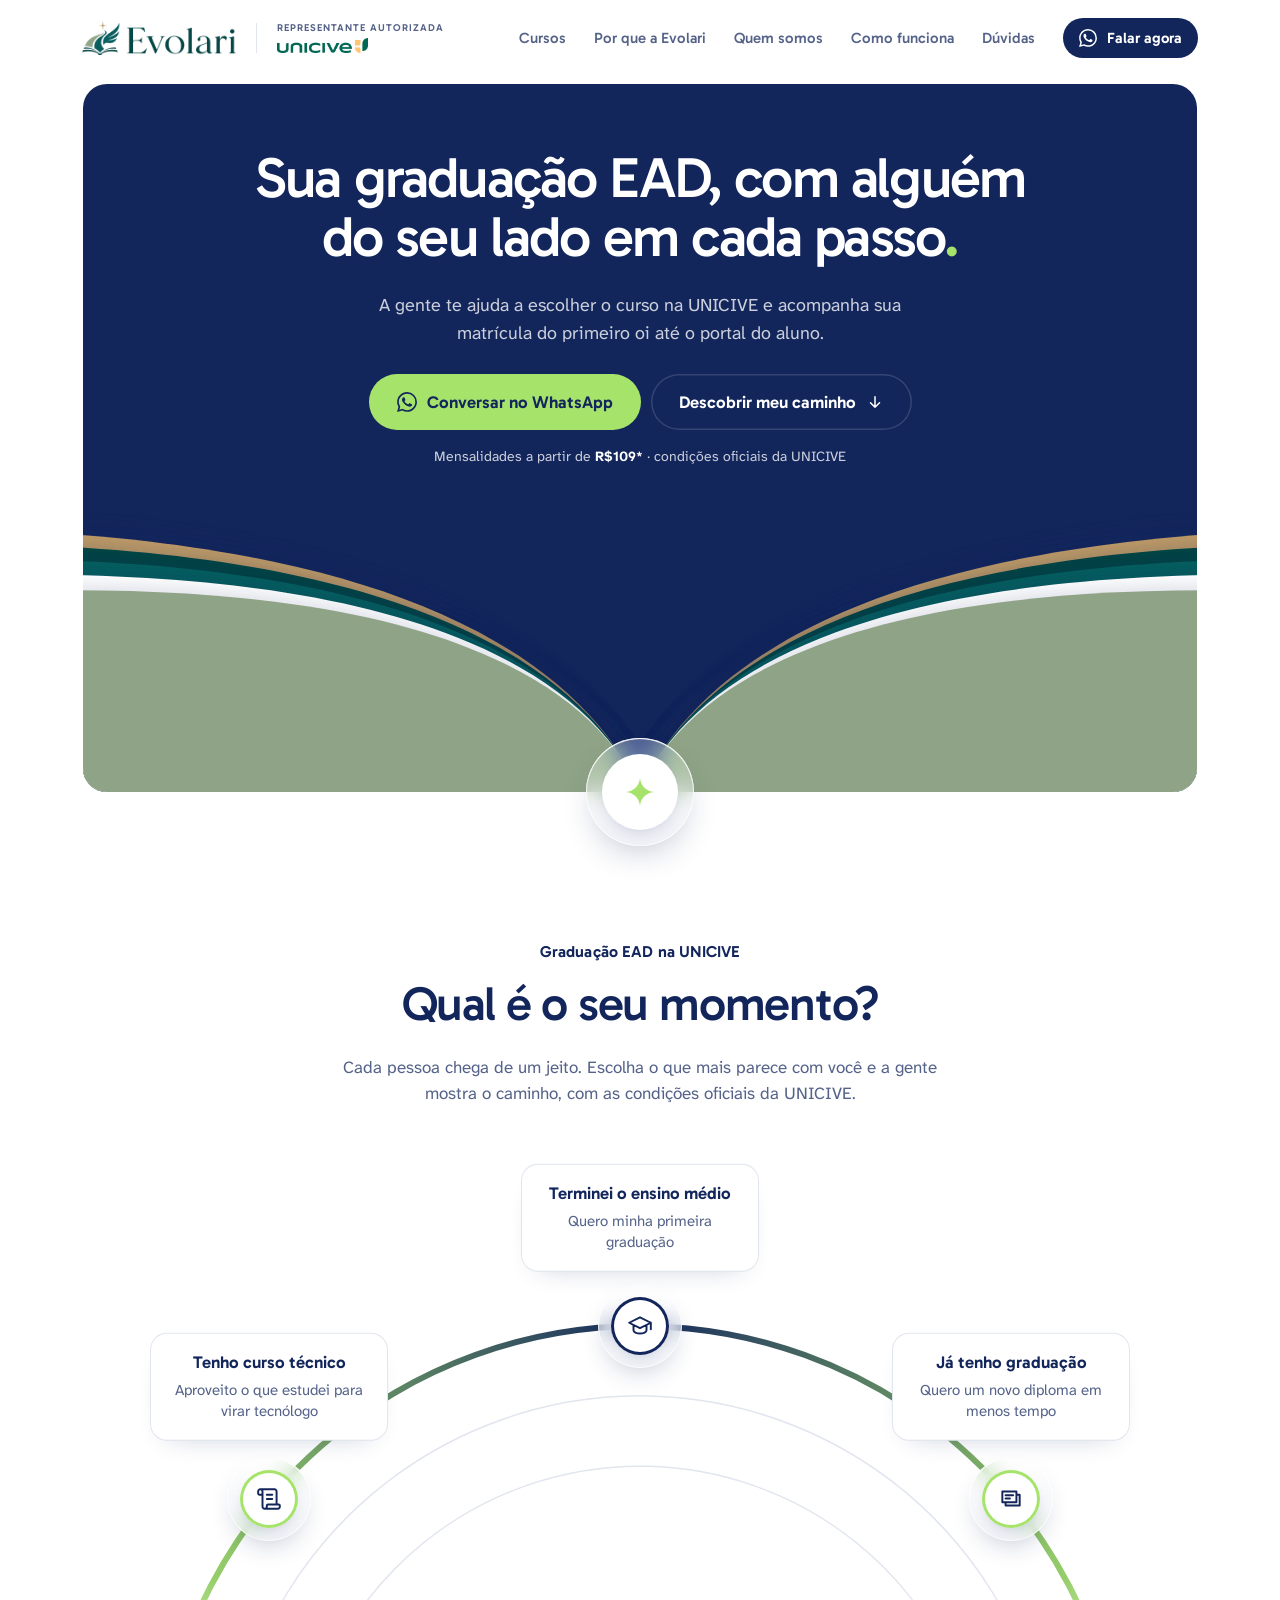
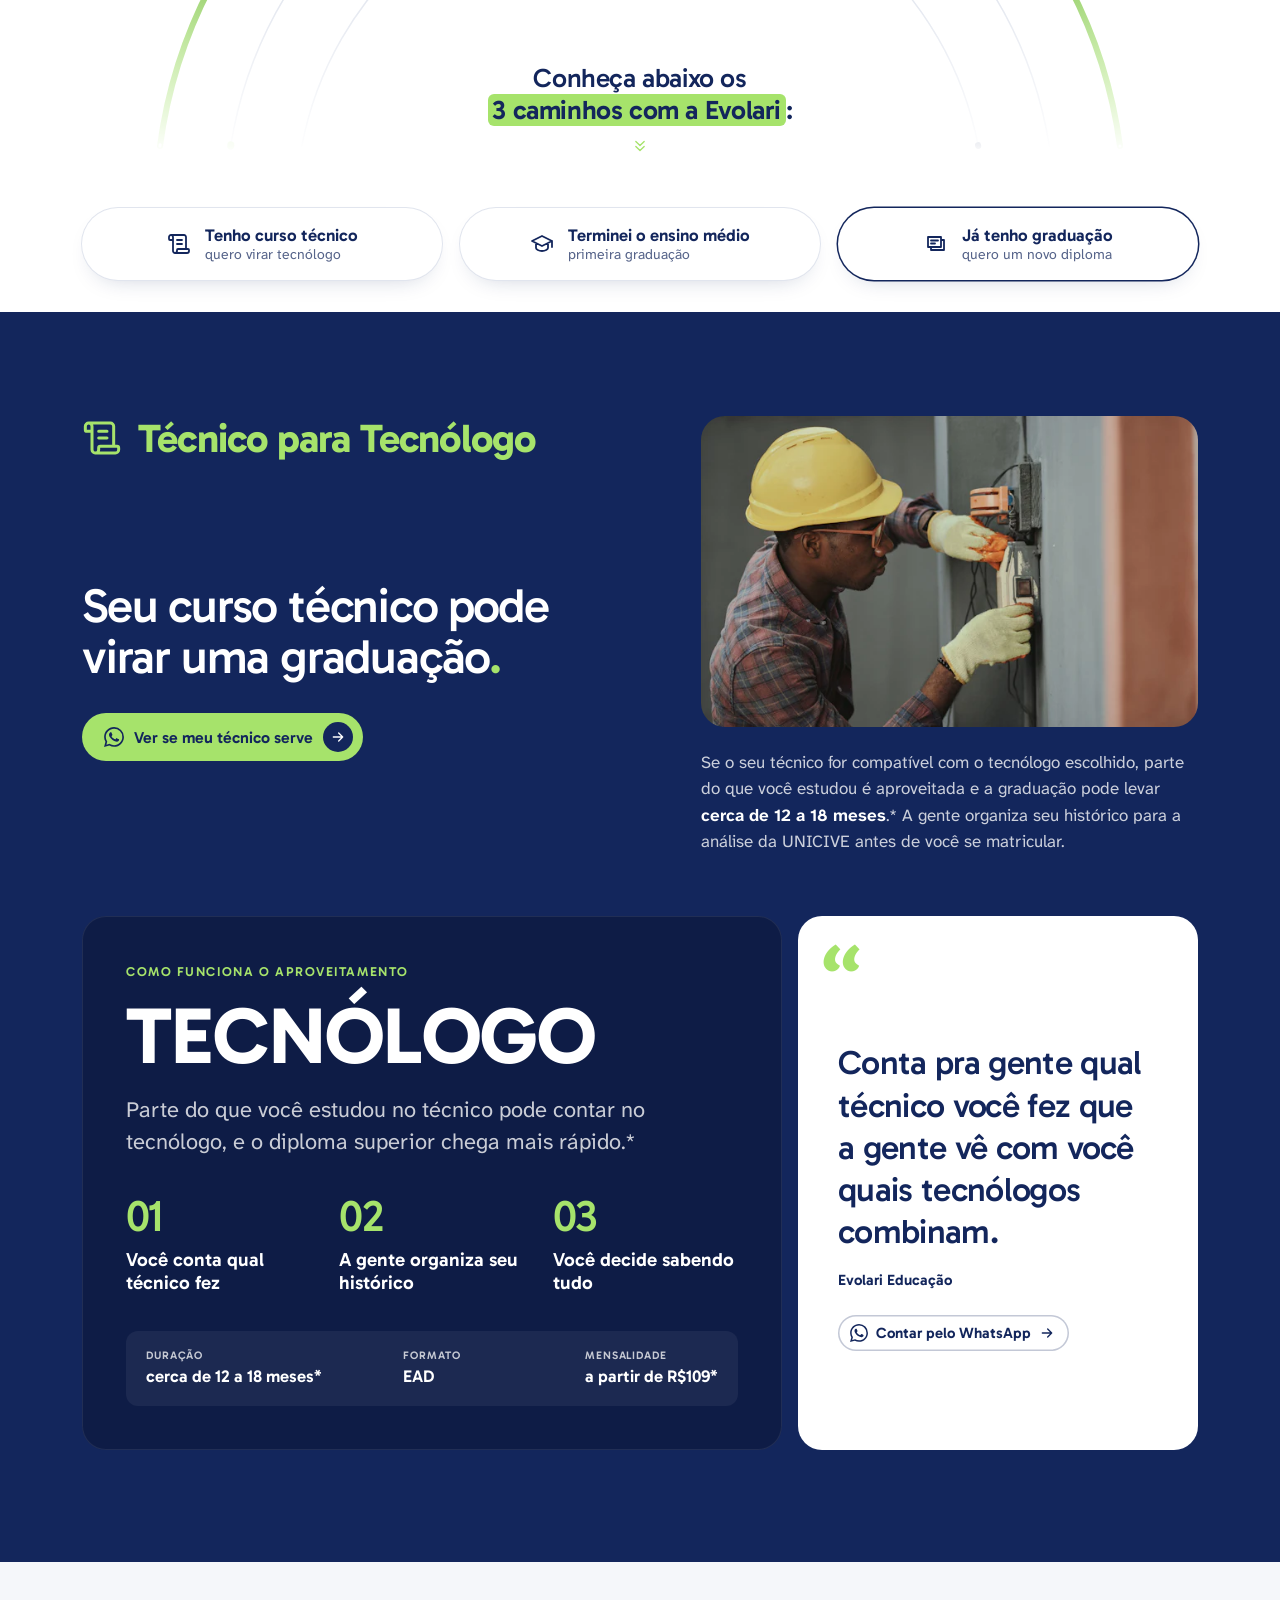
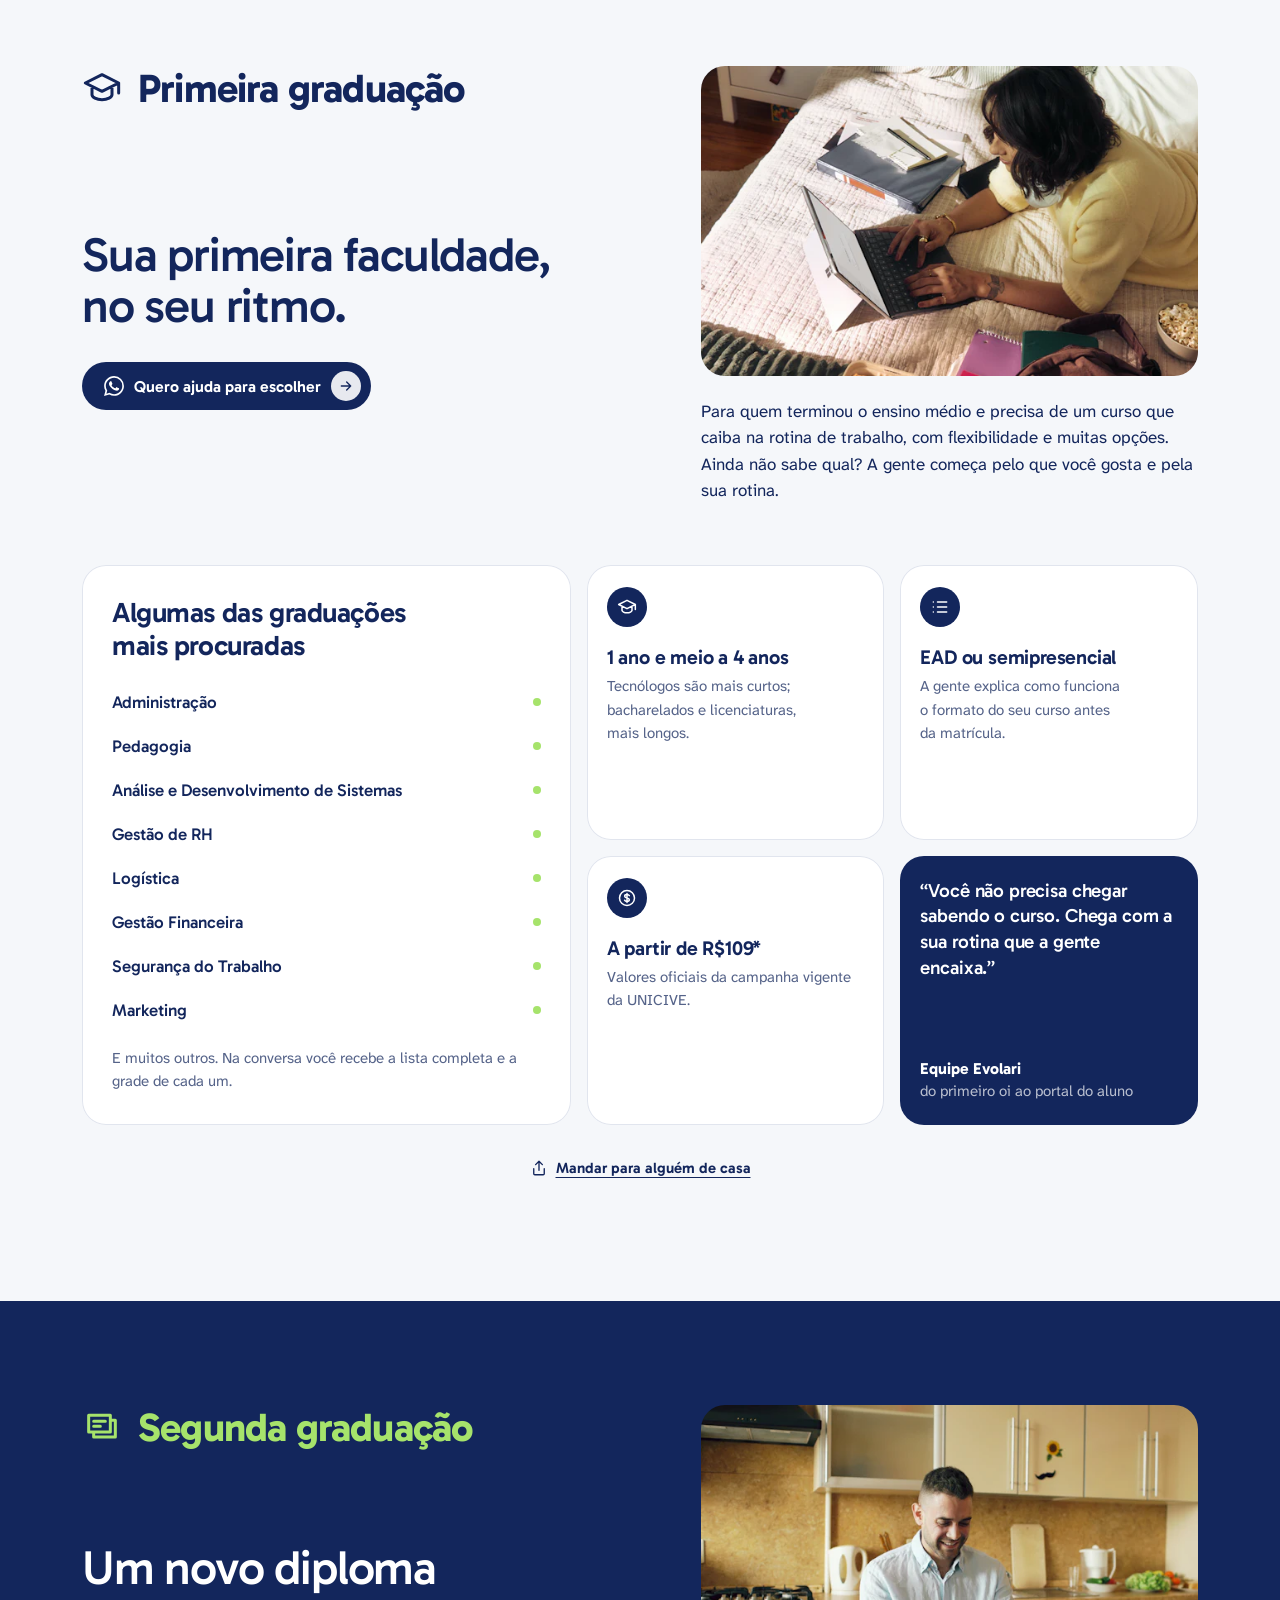
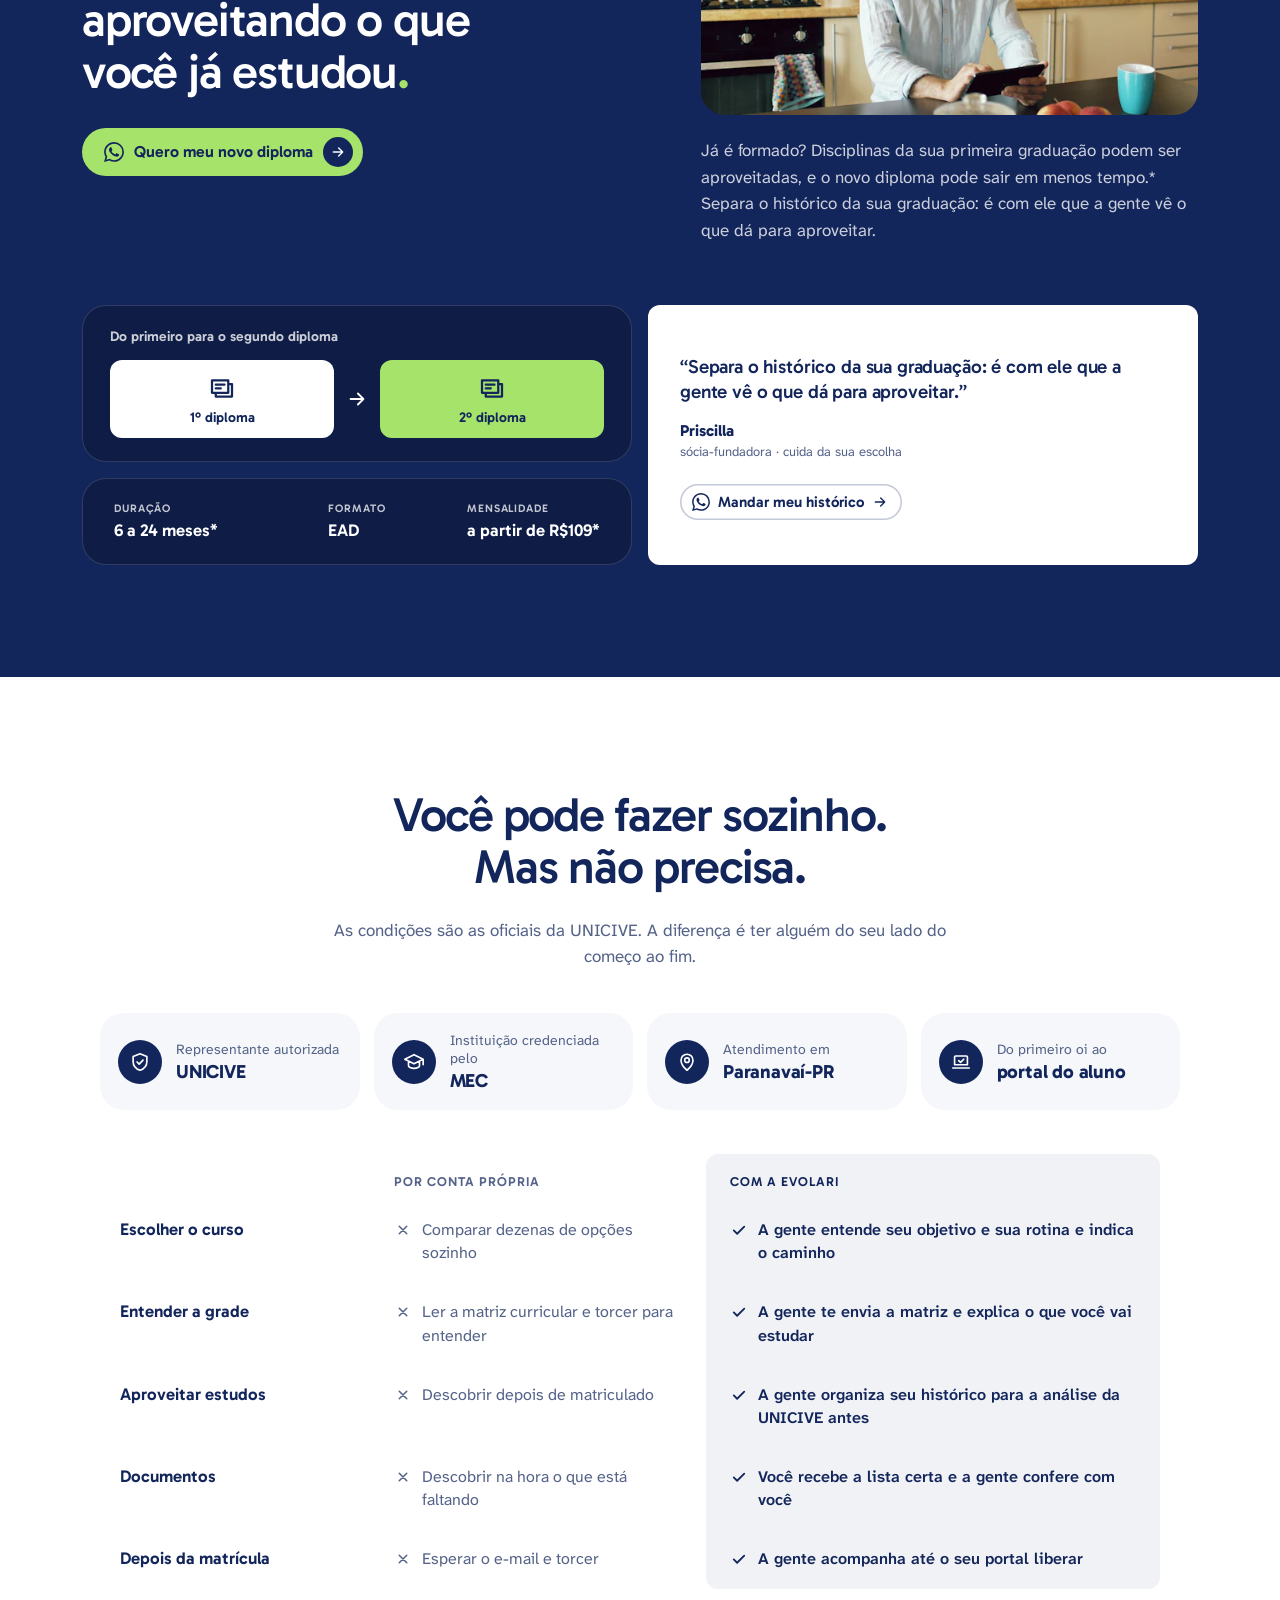
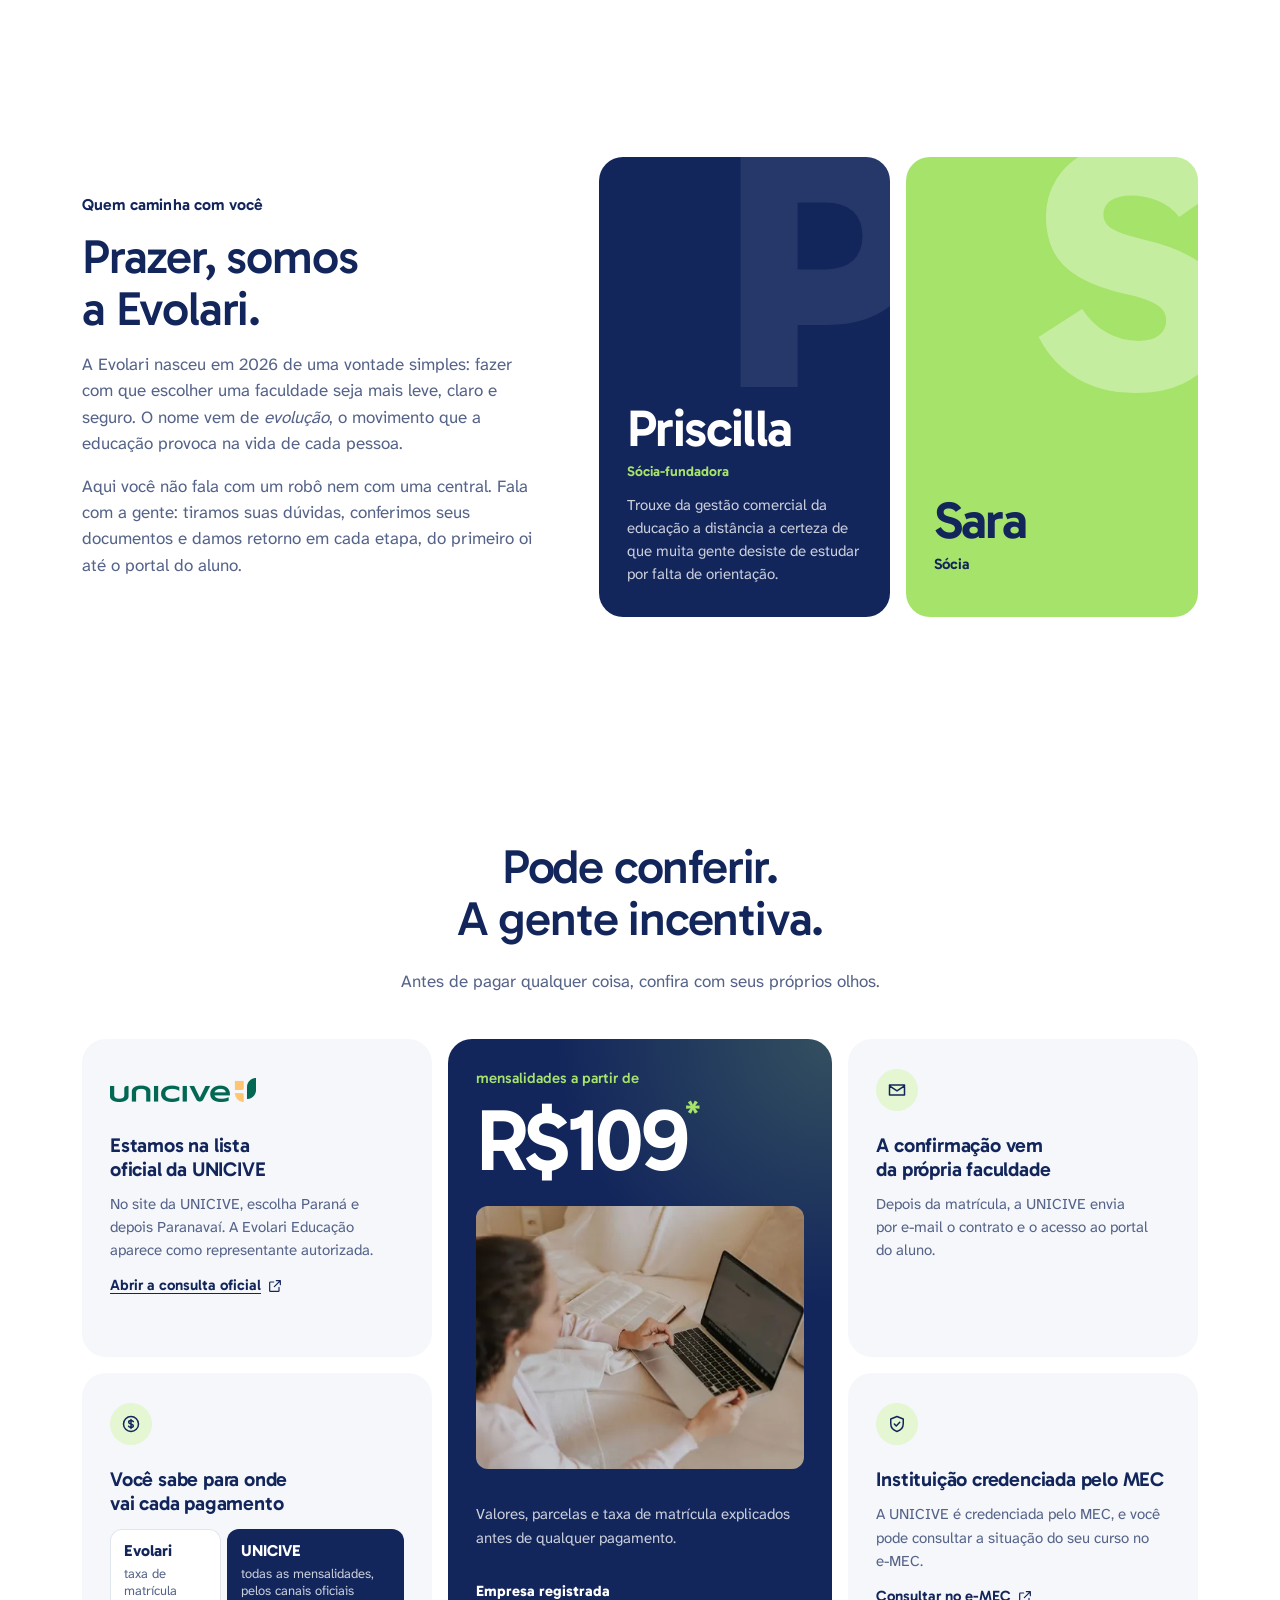
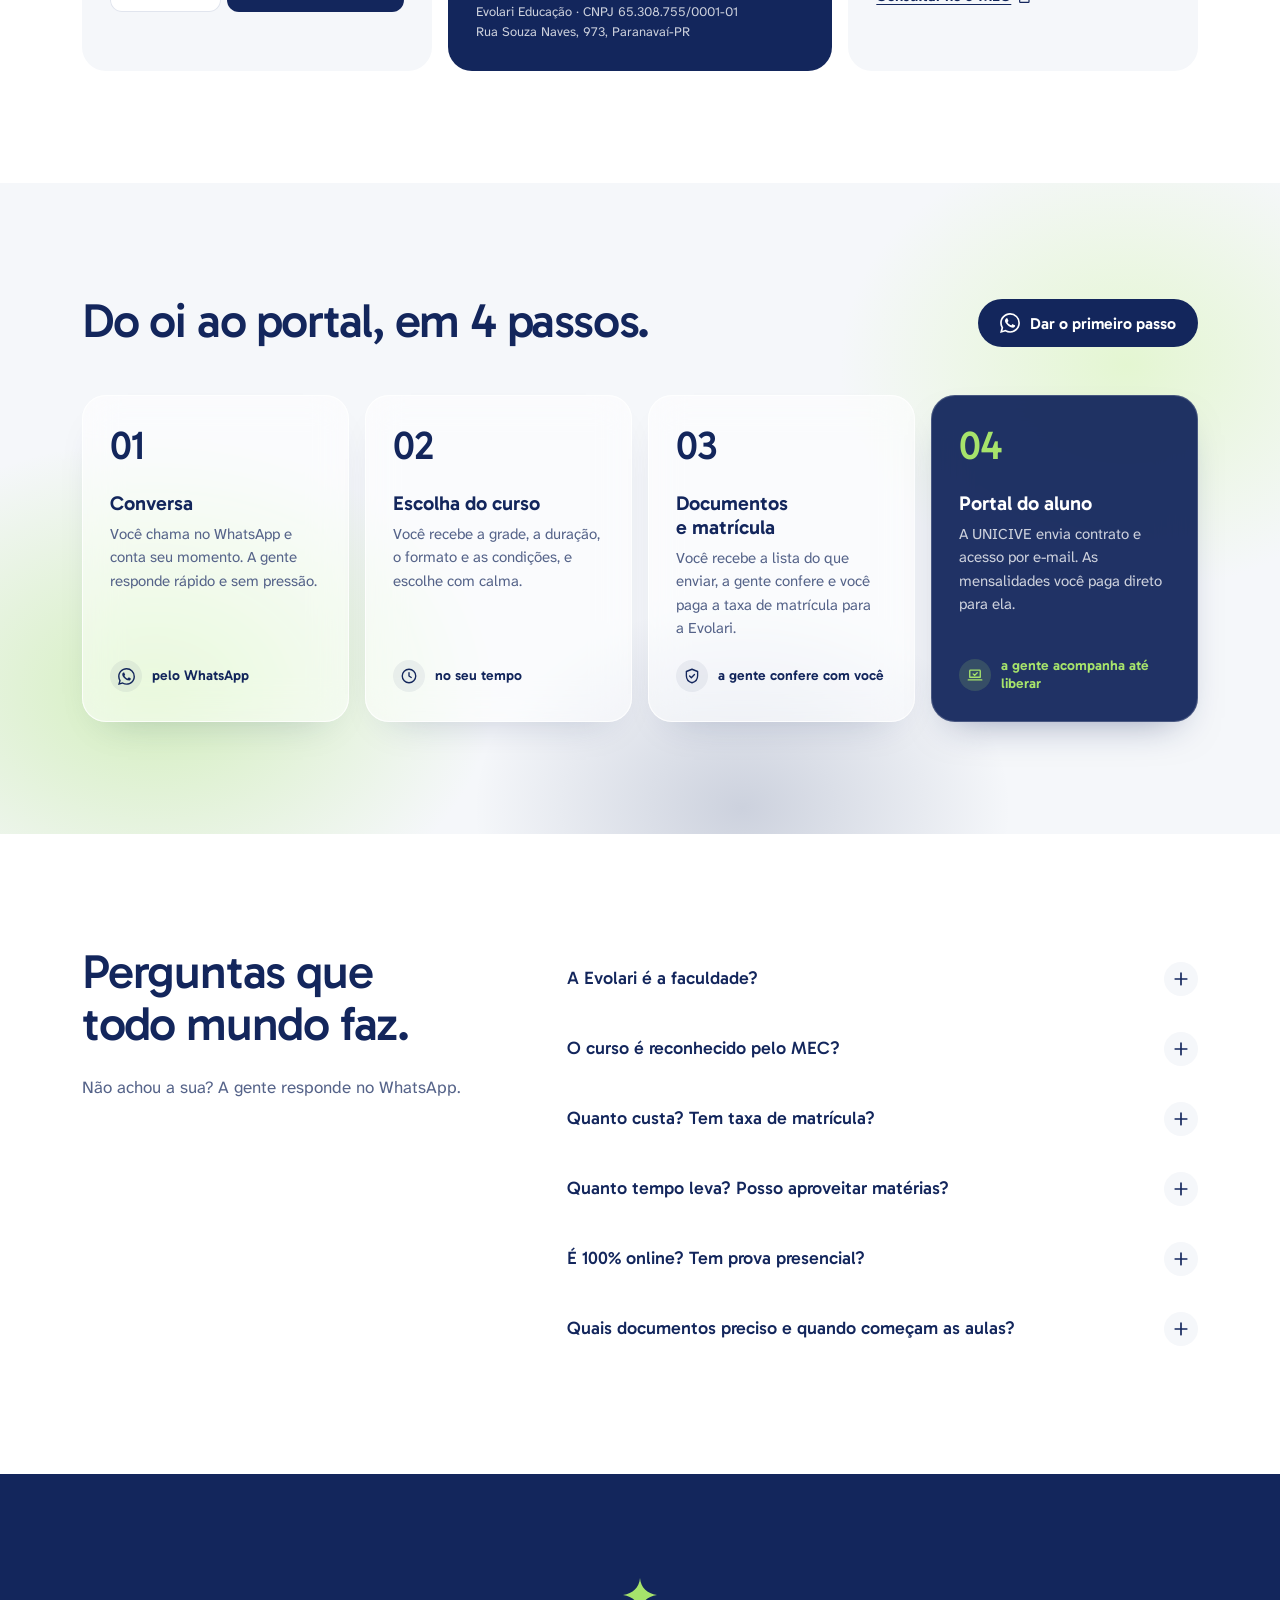
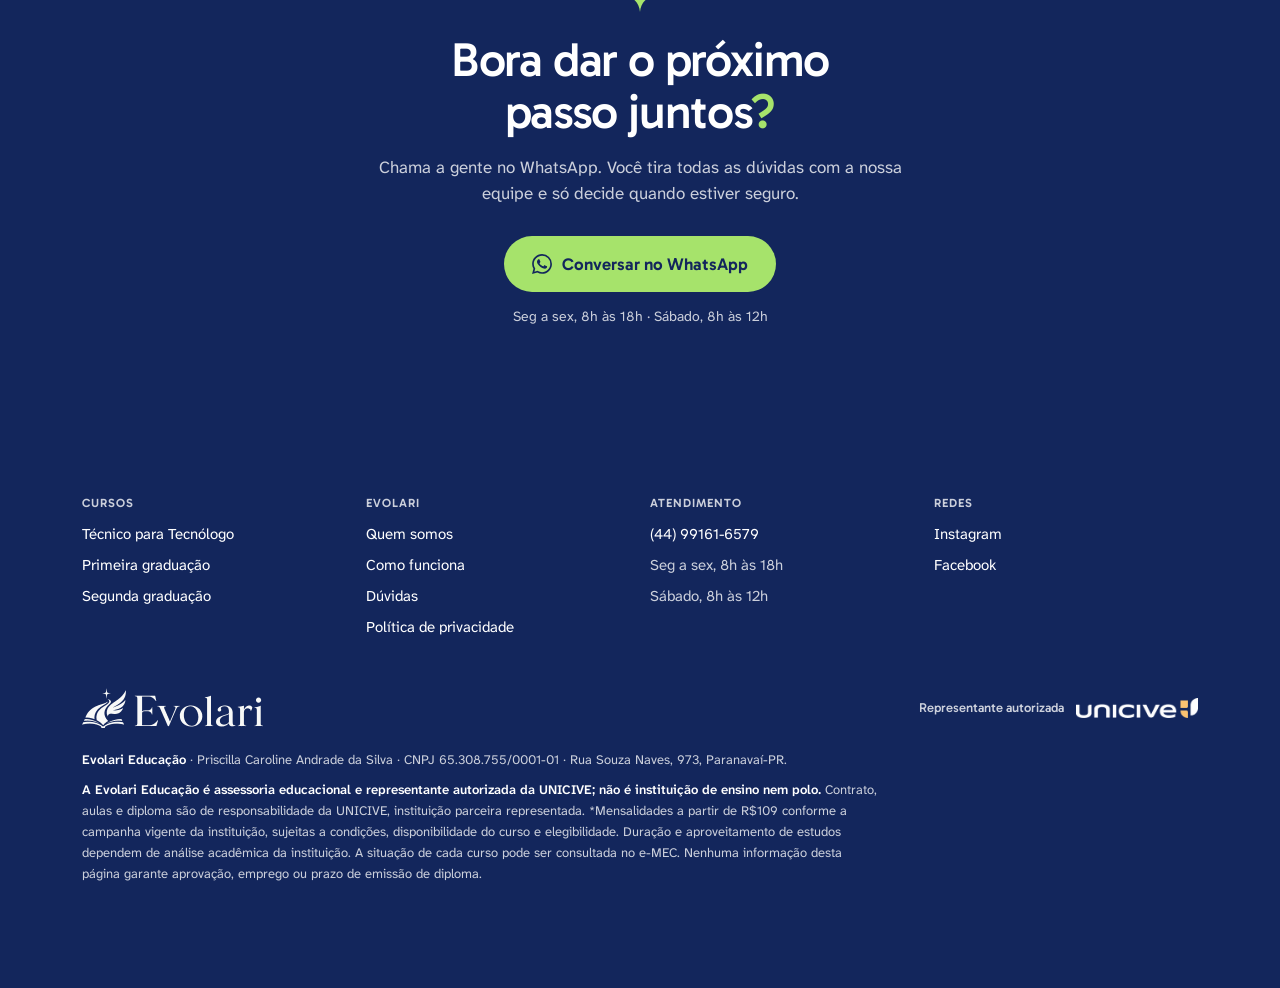
==== commit dac62fe7: "Ajusta o site para tablet e celular e troca a foto das mensalidades - Arco do "seu momento" com balõ" ====
--- a/index.html
+++ b/index.html
@@ -34,7 +34,7 @@
     if (!matchMedia('(prefers-reduced-motion: reduce)').matches) d.classList.add('motion');
   })();
 </script>
-<link rel="stylesheet" href="styles.css?v=40">
+<link rel="stylesheet" href="styles.css?v=51">
 <script type="application/ld+json">
 {"@context":"https://schema.org","@graph":[
 {"@type":["LocalBusiness","ProfessionalService"],"@id":"https://matheuswatanabe.github.io/evolari-educacao/#empresa","name":"Evolari Educação","legalName":"Priscilla Caroline Andrade da Silva","description":"Assessoria educacional e representante autorizada da UNICIVE. Orientação para Técnico para Tecnólogo, primeira graduação e segunda graduação EAD, do primeiro contato até a matrícula.","url":"https://matheuswatanabe.github.io/evolari-educacao/","logo":"https://matheuswatanabe.github.io/evolari-educacao/img/icon-512.png","image":"https://matheuswatanabe.github.io/evolari-educacao/img/og-evolari.jpg","taxID":"65.308.755/0001-01","telephone":"+55-44-99161-6579","address":{"@type":"PostalAddress","streetAddress":"Rua Souza Naves, 973","addressLocality":"Paranavaí","addressRegion":"PR","addressCountry":"BR"},"areaServed":{"@type":"Country","name":"Brasil"},"openingHoursSpecification":[{"@type":"OpeningHoursSpecification","dayOfWeek":["Monday","Tuesday","Wednesday","Thursday","Friday"],"opens":"08:00","closes":"18:00"},{"@type":"OpeningHoursSpecification","dayOfWeek":"Saturday","opens":"08:00","closes":"12:00"}],"contactPoint":{"@type":"ContactPoint","contactType":"customer service","telephone":"+55-44-99161-6579","availableLanguage":"Portuguese","url":"https://wa.me/5544991616579"},"knowsAbout":["Graduação EAD","Técnico para Tecnólogo","Segunda graduação","Aproveitamento de estudos"],"sameAs":["https://www.instagram.com/evolarieducacao/","https://www.facebook.com/share/1DgbH6VRsG/"]},
@@ -258,7 +258,7 @@
 
       <div class="grid2">
         <div class="courses rv">
-          <p class="kicker">Alguns dos mais procurados</p>
+          <h3 class="courses__title">Algumas das graduações mais procuradas</h3>
           <ul class="courses__list">
             <li>Administração</li><li>Pedagogia</li><li>Análise e Desenvolvimento de Sistemas</li><li>Gestão de RH</li><li>Logística</li><li>Gestão Financeira</li><li>Segurança do Trabalho</li><li>Marketing</li>
           </ul>
@@ -327,6 +327,13 @@
       </ul>
 
       <div class="vs rv">
+        <div class="vs__key" aria-hidden="true">
+          <p>Etapa por etapa</p>
+          <div class="vs__chips">
+            <span class="vs__chip vs__chip--solo"><svg><use href="#i-x"/></svg>Por conta própria</span>
+            <span class="vs__chip vs__chip--with"><svg><use href="#i-check"/></svg>Com a Evolari</span>
+          </div>
+        </div>
         <table class="vs__table">
           <caption class="sr">Por conta própria e com a Evolari, etapa por etapa</caption>
           <thead>
@@ -416,7 +423,7 @@
         </article>
         <article class="cell cell--feature rv">
           <p class="cell__price"><small>mensalidades a partir de</small>R$109<sup>*</sup></p>
-          <figure class="cell__photo"><img src="img/fotos/estudante-700.webp" srcset="img/fotos/estudante-440.webp 440w, img/fotos/estudante-700.webp 700w, img/fotos/estudante-1000.webp 1000w" sizes="(min-width: 1180px) 380px, (min-width: 1000px) 32vw, calc(100vw - 80px)" width="700" height="560" alt="Jovem sorrindo enquanto estuda no notebook, sentada no sofá de casa" loading="lazy" decoding="async"></figure>
+          <figure class="cell__photo"><img src="img/fotos/estudante-sofa-700.webp" srcset="img/fotos/estudante-sofa-440.webp 440w, img/fotos/estudante-sofa-700.webp 700w, img/fotos/estudante-sofa-1000.webp 1000w" sizes="(min-width: 1180px) 380px, (min-width: 1024px) 32vw, (min-width: 600px) 260px, calc(100vw - 80px)" width="700" height="560" alt="Mulher estudando no notebook no sofá de casa, com um livro aberto ao lado" loading="lazy" decoding="async"></figure>
           <p>Valores, parcelas e taxa de matrícula explicados antes de qualquer pagamento.</p>
           <p class="cell__cnpj"><b>Empresa registrada</b>Evolari Educação · CNPJ 65.308.755/0001-01<br>Rua Souza Naves, 973, Paranavaí-PR</p>
         </article>
@@ -517,7 +524,7 @@
       </div>
       <div>
         <p class="foot__h">Atendimento</p>
-        <a class="js-wa" href="https://wa.me/5544991616579" target="_blank" rel="noopener" data-pos="rodape">(44) 99161-6579</a>
+        <a class="js-wa" href="https://wa.me/5544991616579" target="_blank" rel="noopener" data-pos="rodape" data-wa-oficial>(44) 99161-6579</a>
         <span>Seg a sex, 8h às 18h</span>
         <span>Sábado, 8h às 12h</span>
       </div>
--- a/styles.css
+++ b/styles.css
@@ -1 +1 @@
-@font-face{font-family:Gabarito;src:url(fonts/gabarito-latin-wght-normal.woff2) format("woff2-variations");font-weight:400 900;font-display:swap}@font-face{font-family:Evolari Texto;src:url(fonts/evolari-texto-wght.woff2) format("woff2-variations");font-weight:200 800;font-display:swap}:root{--color-bg: #F5F7FA;--color-surface: #FFFFFF;--color-primary: #13265C;--color-primary-hover: #0E1C46;--color-accent: #A6E36B;--color-accent-hover: #95D65A;--color-text: #13265C;--color-text-muted: #556389;--color-border: #E1E5EE;--color-accent-soft: #E4F6D2;--color-on-primary: #FFFFFF;--color-on-accent: #13265C;--logo-gold: #C09C67;--logo-deep: #024544;--logo-teal: #055F5F;--logo-paper: #FFFFFF;--logo-sage: #8FA486;--on-primary-muted: color-mix(in srgb, var(--color-on-primary) 78%, transparent);--on-primary-line: color-mix(in srgb, var(--color-on-primary) 14%, transparent);--on-primary-wash: color-mix(in srgb, var(--color-on-primary) 7%, transparent);--primary-wash: color-mix(in srgb, var(--color-primary) 6%, transparent);--shadow: color-mix(in srgb, var(--color-primary) 30%, transparent);--shadow-soft: color-mix(in srgb, var(--color-primary) 16%, transparent);--f-d: "Gabarito", ui-sans-serif, system-ui, sans-serif;--f-b: "Evolari Texto", ui-sans-serif, system-ui, sans-serif;--top-h: 64px;--hub: 88px;--book-side: var(--gut);--hub-ring: 13px;--gut: 16px;--max: 1180px;--r: 20px;--r-s: 12px;--ease: cubic-bezier(.16, 1, .3, 1);color-scheme:light}*,*:before,*:after{box-sizing:border-box}html{-webkit-text-size-adjust:100%;scroll-padding-top:calc(var(--top-h) + 8px);scroll-behavior:smooth}body{margin:0;background:var(--color-surface);color:var(--color-text);font:400 1.0625rem/1.55 var(--f-b);-webkit-font-smoothing:antialiased;overflow-x:clip}::selection{background:var(--color-primary);color:var(--color-on-primary)}img,svg{display:block;max-width:100%}a{color:inherit;text-underline-offset:.2em;text-decoration-thickness:1px}b,strong{font-weight:700}h1,h2,h3{font-family:var(--f-d);margin:0;text-wrap:balance}p{margin:0;text-wrap:pretty}button{font:inherit;color:inherit}:focus-visible{outline:2px solid var(--color-primary);outline-offset:2px;border-radius:6px}.hero :focus-visible,.band--teal :focus-visible,.person--teal :focus-visible,.cell--feature :focus-visible,.tile--quote :focus-visible,.foot :focus-visible{outline-color:var(--color-accent)}.sr{position:absolute;width:1px;height:1px;overflow:hidden;clip-path:inset(50%);white-space:nowrap}.skip{position:fixed;left:12px;top:8px;z-index:100;padding:10px 14px;border-radius:999px;background:var(--color-text);color:var(--color-on-primary);font:600 .9375rem/1 var(--f-d);text-decoration:none;transform:translateY(-150%);transition:transform .2s}.skip:focus{transform:none}.wrap{max-width:var(--max);margin:0 auto;padding:0 var(--gut)}.dot{font-style:normal;color:var(--color-primary)}.hero .dot,.band--teal .dot{color:var(--color-accent)}.h2{font:500 clamp(1.875rem,1.3rem + 2.4vw,3rem)/1.08 var(--f-d);letter-spacing:-.025em}.center{text-align:center;margin-left:auto;margin-right:auto}.h2.center{max-width:22ch}.lead{margin-top:24px;max-width:56ch;color:var(--color-text-muted);font-size:1.0625rem}.eyebrow{margin-bottom:16px;text-align:center;font:600 1rem/1.25 var(--f-d);letter-spacing:.01em;color:var(--color-primary)}.eyebrow--left{text-align:left}.kicker{font:600 .875rem/1.2 var(--f-d);color:var(--color-text-muted)}.pill{display:inline-flex;align-items:center;justify-content:center;gap:10px;min-height:48px;padding:0 22px;border-radius:999px;border:0;font:600 1rem/1.2 var(--f-d);text-decoration:none;cursor:pointer;transition:background-color .2s,color .2s,transform .2s var(--ease),box-shadow .2s}.pill>svg{width:20px;height:20px;flex:none}.pill:active{transform:translateY(1px)}.pill--lg{min-height:56px;padding:0 28px;font-size:1.0625rem}.pill--teal{background:var(--color-primary);color:var(--color-on-primary)}.pill--teal:hover{background:var(--color-primary-hover)}.pill--ink{background:var(--color-text);color:var(--color-on-primary)}.pill--ink:hover{background:var(--color-primary-hover)}.pill--gold{background:var(--color-accent);color:var(--color-on-accent)}.pill--gold:hover{background:var(--color-accent-hover)}.pill--ghost{background:transparent;color:var(--color-text);box-shadow:inset 0 0 0 1.5px var(--color-border)}.pill--ghost:hover{box-shadow:inset 0 0 0 1.5px var(--color-text)}.pill--ghost svg{width:18px;height:18px;transition:transform .25s var(--ease)}.pill--ghost:hover svg{transform:translateY(3px)}.hero .pill--ghost{color:var(--color-on-primary);box-shadow:inset 0 0 0 1.5px var(--on-primary-line)}.hero .pill--ghost:hover{box-shadow:inset 0 0 0 1.5px var(--color-on-primary)}.pill__go{display:grid;place-items:center;width:30px;height:30px;margin-right:-12px;border-radius:50%;background:color-mix(in srgb,var(--color-surface) 90%,transparent);color:var(--color-text);transition:transform .25s var(--ease)}.pill__go svg{width:16px;height:16px}.pill--gold .pill__go{background:var(--color-primary);color:var(--color-on-primary)}.pill:hover .pill__go{transform:translate(3px)}.top{position:sticky;top:0;z-index:30;background:color-mix(in srgb,var(--color-surface) 92%,transparent);-webkit-backdrop-filter:saturate(1.4) blur(12px);backdrop-filter:saturate(1.4) blur(12px)}.top{transition:box-shadow .25s,background-color .25s}.top.is-stuck{box-shadow:0 1px 0 var(--color-border)}.top__in{position:relative;max-width:var(--max);height:var(--top-h);margin:0 auto;padding:0 var(--gut);display:flex;align-items:center;gap:10px}.top__id{display:flex;align-items:center;gap:20px;min-width:0}.top__brand{flex:none}.top__brand img{height:26px;width:auto}.top__seal{display:none;gap:5px;justify-items:start;padding-left:20px;border-left:1px solid var(--color-border);text-decoration:none;font:600 .625rem/1 var(--f-d);letter-spacing:.1em;text-transform:uppercase;color:var(--color-text-muted)}.top__seal img{width:auto;height:15px}.top__nav{font:500 .9375rem/1 var(--f-d)}.top__nav>a{text-decoration:none;color:var(--color-text-muted);transition:color .2s}.top__nav>a:hover{color:var(--color-text)}.top__cta{flex:none;margin-left:auto;min-height:40px;padding:0 16px;font-size:.9375rem}.top__cta svg{width:18px;height:18px}.top__burger{flex:none;position:relative;width:44px;height:44px;margin-right:-8px;padding:0;border:0;border-radius:50%;background:none;color:var(--color-text);cursor:pointer;transition:background-color .2s}.top__burger:hover{background:var(--color-bg)}.top__burger span{position:absolute;left:12px;top:calc(50% - 1px);width:20px;height:2px;border-radius:2px;background:currentColor;transition:transform .4s var(--ease),opacity .2s}.top__burger span:nth-child(1){transform:translateY(-6px)}.top__burger span:nth-child(3){transform:translateY(6px)}.top__burger[aria-expanded=true] span:nth-child(1){transform:rotate(45deg)}.top__burger[aria-expanded=true] span:nth-child(2){opacity:0;transform:scaleX(.2)}.top__burger[aria-expanded=true] span:nth-child(3){transform:rotate(-45deg)}@media (max-width: 999px){.top__nav{position:absolute;top:100%;left:0;right:0;display:grid;max-height:calc(100dvh - var(--top-h));overflow-y:auto;overscroll-behavior:contain;padding:4px var(--gut) 24px;border-radius:0 0 var(--r) var(--r);background:var(--color-surface);box-shadow:0 1px 0 var(--color-border) inset,0 28px 48px -28px var(--shadow);font-size:1.25rem;opacity:0;visibility:hidden;transform:translateY(-10px)}.menu-open .top__nav{opacity:1;visibility:visible;transform:none}.menu-anim .top__nav{transition:opacity .25s var(--ease),transform .4s var(--ease),visibility 0s .4s}.menu-anim.menu-open .top__nav{transition:opacity .25s var(--ease),transform .4s var(--ease)}.top__nav>a{padding:18px 0;border-bottom:1px solid var(--color-border);color:var(--color-text)}.menu-open .top__nav>a,.menu-open .top__menu-foot{animation:menu-in .45s var(--ease) both}.menu-open .top__nav>a:nth-child(2){animation-delay:.03s}.menu-open .top__nav>a:nth-child(3){animation-delay:.06s}.menu-open .top__nav>a:nth-child(4){animation-delay:.09s}.menu-open .top__nav>a:nth-child(5){animation-delay:.12s}.menu-open .top__menu-foot{animation-delay:.16s}.top__menu-foot{display:grid;gap:18px;margin-top:22px}.top__menu-seal{display:grid;gap:6px;justify-items:start;text-decoration:none;font:600 .6875rem/1 var(--f-d);letter-spacing:.1em;text-transform:uppercase;color:var(--color-text-muted)}.top__menu-seal img{width:auto;height:18px}.menu-open .top{background:var(--color-surface);box-shadow:none}.top__burger{order:-1;margin:0 2px 0 -10px}}@keyframes menu-in{0%{opacity:0;transform:translateY(-6px)}}.scrim{position:fixed;inset:0;z-index:29;background:color-mix(in srgb,var(--color-primary) 38%,transparent);opacity:0;pointer-events:none;transition:opacity .3s var(--ease)}.menu-open .scrim{opacity:1;pointer-events:auto}html.menu-open{overflow:hidden}.menu-open .float{opacity:0;pointer-events:none}@media (max-width: 359px){.top__cta{width:40px;padding:0}.top__cta span{position:absolute;width:1px;height:1px;overflow:hidden;clip-path:inset(50%);white-space:nowrap}}.hero{position:relative;isolation:isolate;padding:48px var(--gut) 0;text-align:center}.hero__copy{position:relative;z-index:1;display:grid;justify-items:center;max-width:1120px;margin:0 auto}.hero__title{font-weight:500;font-size:clamp(2.125rem,1.3rem + 3.4vw,3.875rem);line-height:1.04;letter-spacing:-.032em;max-width:18ch}.hero__copy{color:var(--color-on-primary)}.hero__lead{margin-top:26px;max-width:46ch;color:var(--on-primary-muted);font-size:1.125rem}.hero__meta{margin-top:16px;font-size:.875rem;color:var(--on-primary-muted)}.hero__meta b{color:var(--color-on-primary)}.hero__actions{display:grid;gap:10px;margin-top:26px;width:min(100%,360px)}.motion .hero__copy>*{animation:rise-late .8s var(--ease) 3s both}.motion .hero.is-open .hero__copy>*{animation:rise .8s var(--ease) both}.motion .hero.is-open .hero__copy>:nth-child(2){animation-delay:.1s}.motion .hero.is-open .hero__copy>:nth-child(3){animation-delay:.18s}.motion .hero.is-open .hero__copy>:nth-child(4){animation-delay:.26s}@keyframes rise{0%{opacity:0;transform:translateY(14px);filter:blur(6px)}}@keyframes rise-late{0%{opacity:0;transform:translateY(14px);filter:blur(6px)}}.book{position:absolute;z-index:0;top:8px;bottom:calc(var(--hub) / 2);left:0;right:0;width:calc(100% - 2 * var(--book-side));max-width:1416px;margin:0 auto;border-radius:var(--r);overflow:hidden;pointer-events:none;background:var(--color-primary)}.motion .book:not(.is-ready){background:var(--logo-sage)}.book__svg{width:100%;height:100%}.book__svg path{shape-rendering:geometricPrecision}.book__svg path{filter:drop-shadow(0 -4px 10px color-mix(in srgb,var(--color-primary) 0%,transparent));transition:filter .8s}.book.is-done .book__svg path{filter:drop-shadow(0 -4px 10px color-mix(in srgb,var(--color-primary) 16%,transparent))}.stage{height:190px;margin-top:28px}.hub{position:relative;z-index:4;display:grid;place-items:center;width:var(--hub);height:var(--hub);margin:calc(var(--hub) / -2) auto 0;border-radius:50%;background:linear-gradient(180deg,color-mix(in srgb,var(--color-surface) 28%,transparent),color-mix(in srgb,var(--color-border) 55%,transparent));-webkit-backdrop-filter:blur(12px) saturate(1.5);backdrop-filter:blur(12px) saturate(1.5);box-shadow:inset 0 0 0 1px color-mix(in srgb,var(--color-surface) 70%,transparent),inset 0 1px 1px color-mix(in srgb,var(--color-surface) 90%,transparent),0 14px 34px -12px color-mix(in srgb,var(--color-primary) 30%,transparent)}.hub:before{content:"";position:absolute;z-index:-1;inset:var(--hub-ring);border-radius:50%;background:var(--color-surface);box-shadow:0 6px 16px -6px color-mix(in srgb,var(--color-primary) 22%,transparent)}.hub svg{width:24px;height:24px;color:var(--color-accent)}.motion .hub,.motion .hub svg{opacity:0}.motion .hero.is-open .hub{opacity:1;animation:hub-in .7s var(--ease) .2s both}.motion .hero.is-open .hub svg{opacity:1;animation:star-in .8s var(--ease) .35s both}@keyframes hub-in{0%{transform:scale(.2);opacity:0}}@keyframes star-in{0%{transform:rotate(-120deg) scale(.3);opacity:0}}.sec{padding:80px 0}.sec--tight{padding-top:40px}.sec--soft{background:var(--color-bg)}.moment{padding-top:72px;padding-bottom:0}.arc{position:relative;max-width:1000px;margin:36px auto 0;aspect-ratio:1000 / 470}.arc__svg{position:absolute;inset:0;width:100%;height:100%;overflow:visible}.arc__svg path{fill:none;stroke-linecap:round}.arc__ring{stroke:var(--color-border);stroke-width:1.5}.arc__track{stroke:var(--color-border);stroke-width:2}.arc__line{stroke:url(#arc-g);stroke-width:6}.arc-g__a{stop-color:var(--color-accent)}.arc-g__b{stop-color:var(--color-primary)}.motion .arc__line{stroke-dasharray:1 1;stroke-dashoffset:1;transition:stroke-dashoffset 1.8s var(--ease) .1s}.motion .arc.is-in .arc__line{stroke-dashoffset:0}.arc__orbit{display:none;stroke-dasharray:.001 .999}.motion .arc__orbit{display:block;opacity:0;transition:opacity .8s 1.8s}.motion .arc.is-in .arc__orbit{opacity:1;animation:orbit 11s linear infinite}.arc__orbit--1{stroke:var(--color-accent);stroke-width:7}.arc__orbit--2{stroke:var(--color-primary);stroke-width:6}.arc__orbit--3{stroke:var(--color-surface);stroke-width:3}.motion .arc.is-in .arc__orbit--2{animation-duration:15s;animation-delay:-6s}.motion .arc.is-in .arc__orbit--3{animation-duration:8s;animation-delay:-3s}@keyframes orbit{to{stroke-dashoffset:-1}}.arc.is-off .arc__orbit,.arc.is-off .arc__center svg{animation-play-state:paused}.arc__node{--node: 66px;--node-ring: 10px;position:absolute;z-index:2;display:grid;place-items:center;width:var(--node);height:var(--node);margin:calc(var(--node) / -2) 0 0 calc(var(--node) / -2);padding:0;border-radius:50%;border:0;cursor:pointer;background:linear-gradient(180deg,color-mix(in srgb,var(--color-surface) 28%,transparent),color-mix(in srgb,var(--color-border) 55%,transparent));-webkit-backdrop-filter:blur(10px) saturate(1.5);backdrop-filter:blur(10px) saturate(1.5);box-shadow:inset 0 0 0 1px color-mix(in srgb,var(--color-surface) 70%,transparent),inset 0 1px 1px color-mix(in srgb,var(--color-surface) 90%,transparent),0 12px 28px -12px color-mix(in srgb,var(--color-primary) 30%,transparent);transition:transform .3s var(--ease)}.arc__node:before{content:"";position:absolute;z-index:-1;inset:var(--node-ring);border-radius:50%;background:var(--color-surface);box-shadow:inset 0 0 0 3px currentColor,0 6px 14px -6px color-mix(in srgb,var(--color-primary) 22%,transparent)}.arc__node svg{width:22px;height:22px}.arc__node:hover{transform:scale(1.08)}.n1{left:12.9%;top:45.3%;color:var(--color-accent)}.n1 svg{color:var(--color-text)}.n2{left:50%;top:8.5%;color:var(--color-primary)}.n3{left:87.1%;top:45.3%;color:var(--color-accent)}.n3 svg{color:var(--color-text)}.arc__label{display:none;position:absolute;z-index:3;width:236px;padding:18px 20px;border-radius:16px;background:var(--color-surface);box-shadow:0 0 0 1px var(--color-border),0 12px 28px -18px color-mix(in srgb,var(--color-primary) 30%,transparent);font-size:.9375rem;line-height:1.4;color:var(--color-text-muted);text-align:center}.arc__label b{display:block;margin-bottom:6px;font:600 1.0625rem/1.25 var(--f-d);color:var(--color-text)}.l1{left:12.9%;top:45.3%;transform:translate(-50%,calc(-100% - 60px))}.l2{left:50%;top:8.5%;transform:translate(-50%,calc(-100% - 56px))}.l3{left:87.1%;top:45.3%;transform:translate(-50%,calc(-100% - 60px))}.arc__center{position:absolute;left:50%;bottom:0;transform:translate(-50%);display:grid;justify-items:center;gap:10px;width:56%;text-align:center}.arc__center p{font:500 clamp(.9375rem,.7rem + 1.2vw,1.875rem)/1.2 var(--f-d);letter-spacing:-.015em}.arc__center b{font-weight:600;color:var(--color-on-accent);background:var(--color-accent);padding:0 .18em;border-radius:6px;-webkit-box-decoration-break:clone;box-decoration-break:clone}.arc__center svg{width:20px;height:20px;color:var(--color-accent);animation:bob 2s ease-in-out infinite}@keyframes bob{50%{transform:translateY(5px)}}.motion .arc__node,.motion .arc__label{opacity:0;transition:opacity .5s,transform .6s var(--ease)}.motion .arc.is-in .arc__node,.motion .arc.is-in .arc__label{opacity:1}.motion .arc.is-in .n1,.motion .arc.is-in .l1{transition-delay:.35s}.motion .arc.is-in .n2,.motion .arc.is-in .l2{transition-delay:.9s}.motion .arc.is-in .n3,.motion .arc.is-in .l3{transition-delay:1.45s}@media (max-width: 719px){.arc{aspect-ratio:auto;display:flex;flex-direction:column;align-items:center;margin-top:32px}.arc__svg{display:none}.arc__label,.arc__node,.arc__center{position:relative;left:auto;top:auto;transform:none}.arc__label{display:block;width:min(100%,320px);margin:0}.arc__node{margin:22px 0}.l1{order:1}.n1{order:2}.l2{order:3}.n2{order:4}.l3{order:5}.n3{order:6}.arc__center{order:7;width:100%;margin-top:10px}.arc__center p{font-size:1.25rem}.arc__label:before,.arc__label:after{content:"";position:absolute;left:50%;width:4px;margin-left:-2px;border-radius:2px}.arc__label:after{top:100%;height:22px}.arc__label:before{bottom:100%;height:22px}.l1:before{display:none}.l1:after{background:var(--color-accent)}.l2:before{background:linear-gradient(var(--color-accent),var(--color-primary))}.l2:after{background:var(--color-primary)}.l3:before{background:linear-gradient(var(--color-primary),var(--color-accent))}.l3:after{background:var(--color-accent)}.motion .arc__label,.motion .arc__node{transform:translateY(10px)}.motion .arc.is-in .arc__label,.motion .arc.is-in .arc__node{transform:none}.guide__steps{gap:18px}.guide__steps li{display:flex;align-items:center;gap:20px}.guide__n{flex:none;width:1.3em;margin:0;font-size:2.25rem}}.tabs{margin-top:36px}.tabs__in{max-width:var(--max);margin:0 auto;padding:16px var(--gut) 32px;display:grid;gap:12px}.tab{display:flex;align-items:center;justify-content:center;gap:14px;min-height:72px;padding:12px 24px;border-radius:999px;border:0;cursor:pointer;background:var(--color-surface);text-align:left;box-shadow:0 0 0 1px var(--color-border),0 10px 24px -14px color-mix(in srgb,var(--color-primary) 28%,transparent);transition:background-color .25s,color .25s,box-shadow .25s,transform .25s var(--ease)}.tab svg{width:24px;height:24px;flex:none;color:var(--color-primary);transition:color .25s}.tab span{display:grid;font-size:.875rem;line-height:1.25;color:var(--color-text-muted);transition:color .25s}.tab b{font:600 1.0625rem/1.25 var(--f-d);color:var(--color-text);transition:color .25s}.tab:hover,.tab:focus-visible{background:var(--color-primary);box-shadow:0 0 0 1px var(--color-primary),0 14px 28px -14px color-mix(in srgb,var(--color-primary) 55%,transparent);transform:translateY(-2px)}.tab:hover svg,.tab:hover b,.tab:focus-visible svg,.tab:focus-visible b{color:var(--color-on-primary)}.tab:hover span,.tab:focus-visible span{color:var(--on-primary-muted)}.tab[aria-pressed=true]:not(:hover):not(:focus-visible){box-shadow:0 0 0 1.5px var(--color-primary),0 10px 24px -14px color-mix(in srgb,var(--color-primary) 28%,transparent)}.band{padding:72px 0 80px}.band--teal{background:var(--color-primary);color:var(--color-on-primary)}.band--light{background:var(--color-bg);color:var(--color-text)}.band__head{display:grid;gap:22px;margin-bottom:40px}.band__head .h2{max-width:18ch;margin-bottom:30px}.band__tag{display:inline-flex;align-items:center;gap:.4em;margin-bottom:20px;font:700 clamp(1.75rem,1.2rem + 2vw,2.5rem)/1.1 var(--f-d);letter-spacing:-.02em}.band__tag svg{flex:none;width:1em;height:1em}.band--teal .band__tag{color:var(--color-accent)}.band__text{max-width:48ch;font-size:1.0625rem}.band__side{display:grid;gap:22px}.band__media{margin:0;aspect-ratio:16 / 10;border-radius:var(--r);overflow:hidden;background:var(--color-border)}.band__media img{width:100%;height:100%;object-fit:cover;transition:transform 1.4s var(--ease)}.motion .band__media.rv img{transform:scale(1.08)}.motion .band__media.rv.is-in img{transform:none}.band--teal .band__text{color:var(--on-primary-muted)}.band--teal .band__text b{color:var(--color-on-primary)}.morph{margin:14px 0 6px}.morph__w{display:inline-flex;position:relative;font:700 clamp(2.5rem,1.5rem + 4.4vw,5rem)/1 var(--f-d);letter-spacing:-.01em}.morph__w span{display:inline-block}.facts{display:grid;grid-template-columns:1fr auto 1fr;gap:16px;margin:24px 0 0}.facts div{padding-top:14px}.facts div:nth-child(2){justify-self:center}.facts div:nth-child(3){justify-self:end}@media (max-width: 719px){.facts{grid-template-columns:1fr 1fr;row-gap:16px}.facts div:first-child{grid-column:1 / -1}.facts div:nth-child(2),.facts div:nth-child(3){justify-self:start}}.facts dt{font:600 .6875rem/1.2 var(--f-d);letter-spacing:.08em;text-transform:uppercase;opacity:.75}.facts dd{margin:4px 0 0;font:600 1.0625rem/1.25 var(--f-d)}.guide{display:grid;gap:36px;padding:32px 22px 24px;border-radius:var(--r);background:var(--color-primary-hover);box-shadow:inset 0 0 0 1px color-mix(in srgb,var(--color-surface) 8%,transparent)}.guide__kicker{font:600 .8125rem/1.2 var(--f-d);letter-spacing:.12em;text-transform:uppercase}.guide__kicker{color:var(--color-accent)}.guide .morph{margin:16px 0 18px}.guide__deck{max-width:40ch;font:400 clamp(1.125rem,1rem + .5vw,1.375rem)/1.45 var(--f-b);color:var(--on-primary-muted)}.guide__steps{list-style:none;margin:0;padding:0;display:grid;gap:26px;counter-reset:none}.guide__n{display:block;margin-bottom:10px;font:500 2.75rem/1 var(--f-d);letter-spacing:-.04em;color:var(--color-accent)}.guide__steps h4{margin:0;font:600 1.1875rem/1.25 var(--f-d);color:var(--color-on-primary)}.guide__facts{margin:0;padding:18px 20px;border-radius:var(--r-s);background:color-mix(in srgb,var(--color-surface) 6%,transparent)}.guide__facts div{padding-top:0}.duo{display:grid;gap:16px}.pull{position:relative;display:flex;flex-direction:column;justify-content:center;align-items:flex-start;margin:0;padding:64px 28px 36px;border-radius:var(--r);background:var(--color-surface);color:var(--color-text)}.pull:before{content:"\201c";position:absolute;top:18px;left:24px;font:700 5rem/1 var(--f-d);color:var(--color-accent)}.pull blockquote{margin:0;font:500 clamp(1.5rem,1.15rem + 1.2vw,2.125rem)/1.25 var(--f-d);letter-spacing:-.02em;text-wrap:balance}.pull__by{margin-top:18px;font:600 .9375rem/1.2 var(--f-d);color:var(--color-primary)}.pull__wa{display:inline-flex;align-items:center;gap:8px;margin-top:26px;padding:9px 14px 9px 12px;border-radius:999px;font:600 .9375rem/1.2 var(--f-d);color:var(--color-primary);text-decoration:none;box-shadow:inset 0 0 0 1.5px color-mix(in srgb,var(--color-primary) 25%,transparent);transition:box-shadow .2s,background-color .2s,color .2s}.pull__wa svg{width:18px;height:18px;flex:none}.pull__wa .pull__go{width:16px;height:16px;transition:transform .25s var(--ease)}.pull__wa:hover{background:var(--color-primary);color:var(--color-on-primary);box-shadow:inset 0 0 0 1.5px var(--color-primary)}.pull__wa:hover .pull__go{transform:translate(3px)}.motion .guide.rv .guide__steps li{opacity:0;transform:translateY(14px);transition:opacity .6s,transform .8s var(--ease)}.motion .guide.is-in .guide__steps li{opacity:1;transform:none}.motion .guide.is-in .guide__steps li:nth-child(2){transition-delay:.15s}.motion .guide.is-in .guide__steps li:nth-child(3){transition-delay:.3s}.trio{display:grid;gap:16px}.trio__card{margin:0;padding:24px 22px;border-radius:var(--r);background:var(--color-primary-hover);box-shadow:inset 0 0 0 1px var(--on-primary-line)}.trio__diplomas .kicker{color:var(--on-primary-muted)}.trio__diplomas .stack{margin:14px 0 0;gap:12px}.trio__diplomas .stack__d{flex:1 1 0;width:auto;min-width:0;padding:14px 8px 12px;gap:6px;font-size:.875rem}.trio__diplomas .stack__d svg{width:30px;height:30px}.trio__diplomas .stack__arrow{width:22px;height:22px}.trio__facts div{padding-top:0}.trio__quote{display:flex;flex-direction:column;justify-content:center;align-items:flex-start;padding:30px 26px 26px;border-radius:var(--r)}.trio__quote .pull__wa{margin-top:22px}.stack{display:flex;align-items:center;gap:14px;margin:20px 0 4px}.stack__d{display:grid;justify-items:center;gap:8px;width:128px;padding:20px 10px 16px;border-radius:var(--r-s);font:600 .9375rem/1.2 var(--f-d)}.stack__d svg{width:40px;height:40px}.stack__d--1{background:var(--color-surface);color:var(--color-text)}.stack__d--2{background:var(--color-accent);color:var(--color-on-accent)}.stack__d--2 svg{color:var(--color-on-accent)}.stack__arrow{width:28px;height:28px;flex:none}.motion .trio__diplomas .stack__d--2{opacity:0;transform:translate(-24px) rotate(-4deg);transition:opacity .6s,transform .9s var(--ease) .2s}.motion .trio__diplomas.is-in .stack__d--2{opacity:1;transform:none}.note{padding:22px 20px 16px;border-radius:var(--r-s);background:var(--color-surface);color:var(--color-text)}.note blockquote,.tile--quote blockquote{margin:0;font:500 1.1875rem/1.35 var(--f-d);letter-spacing:-.008em}.sign{display:grid;margin-top:16px;max-width:260px;font-size:.8125rem;color:var(--color-text-muted)}.sign b{font:700 1rem/1.3 var(--f-d);color:var(--color-text)}.share{display:flex;align-items:center;justify-content:center;gap:8px;width:100%;margin-top:10px;padding:12px 6px;border:0;background:none;cursor:pointer;font:600 .9375rem/1.2 var(--f-d);text-decoration:underline;text-underline-offset:.25em;text-decoration-color:var(--color-primary)}.share svg{width:18px;height:18px}.share:hover{text-decoration-color:currentColor}.share--band{width:auto;margin:22px auto 0;text-decoration-color:var(--color-primary)}.grid2{display:grid;gap:14px}.courses{padding:26px 22px 24px;border-radius:var(--r);background:var(--color-surface);box-shadow:inset 0 0 0 1px var(--color-border)}.courses__list{list-style:none;margin:14px 0 0;padding:0}.courses__list li{display:flex;align-items:center;justify-content:space-between;gap:12px;padding:11px 0;font:500 1.0625rem/1.3 var(--f-d)}.courses__list li:after{content:"";flex:none;width:8px;height:8px;border-radius:50%;background:var(--color-accent)}.courses__more{margin-top:14px;font-size:.9375rem;color:var(--color-text-muted)}.tiles{display:grid;gap:14px}.tile{padding:22px 20px;border-radius:var(--r);background:var(--color-surface);box-shadow:inset 0 0 0 1px var(--color-border)}.tile__ic{display:grid;place-items:center;width:40px;height:40px;margin-bottom:18px;border-radius:50%;background:var(--color-primary);color:var(--color-on-primary)}.tile__ic svg{width:20px;height:20px}.tile h3{font:600 1.25rem/1.2 var(--f-d);letter-spacing:-.01em}.tile p{margin-top:6px;font-size:.9375rem;color:var(--color-text-muted)}.tile--quote{background:var(--color-primary);box-shadow:none;color:var(--color-on-primary);display:flex;flex-direction:column;justify-content:space-between}.tile--quote .sign{color:color-mix(in srgb,var(--color-surface) 70%,transparent)}.tile--quote .sign b{color:var(--color-on-primary)}.proof{list-style:none;max-width:1080px;margin:44px auto 0;padding:0;display:grid;grid-template-columns:1fr 1fr;gap:12px}.proof li{display:flex;align-items:center;gap:14px;padding:18px;border-radius:var(--r);background:var(--color-bg)}.proof__ic{flex:none;display:grid;place-items:center;width:44px;height:44px;border-radius:50%;background:var(--color-primary);color:var(--color-on-primary)}.proof__ic svg{width:22px;height:22px}.proof span:last-child{display:grid;gap:2px;font-size:.875rem;line-height:1.3;color:var(--color-text-muted)}.proof b{font:700 1.1875rem/1.2 var(--f-d);letter-spacing:-.01em;color:var(--color-text)}.vs{max-width:1040px;margin:44px auto 0}.vs__table{width:100%;border-collapse:separate;border-spacing:0;text-align:left}.vs__table th,.vs__table td{padding:18px 24px;vertical-align:top;font-size:1rem;line-height:1.45}.vs__table thead th{padding-top:20px;padding-bottom:10px;font:600 .8125rem/1.2 var(--f-d);letter-spacing:.08em;text-transform:uppercase;color:var(--color-text-muted)}.vs__table thead .vs__with{color:var(--color-primary);border-radius:var(--r-s) var(--r-s) 0 0}.vs__table tbody th{padding-left:0;font:600 1.0625rem/1.35 var(--f-d);color:var(--color-text)}.vs__table thead th:first-child{padding-left:0}.vs__table .vs__with{background:var(--primary-wash)}.vs__table tbody tr:last-child .vs__with{border-radius:0 0 var(--r-s) var(--r-s)}.vs__table td{position:relative;padding-left:52px}.vs__table td svg{position:absolute;left:24px;top:21px;width:18px;height:18px}.vs__table td.vs__solo{color:var(--color-text-muted)}.vs__table td.vs__solo svg{color:var(--color-text-muted)}.vs__table td.vs__with{font-weight:600;color:var(--color-text)}.vs__table td.vs__with svg{color:var(--color-primary)}@media (max-width: 719px){.vs__table,.vs__table tbody,.vs__table tr,.vs__table th,.vs__table td{display:block}.vs__table thead{display:none}.vs__table tr{padding:6px 0 18px}.vs__table tbody th{padding:14px 0 8px}.vs__table td{padding:10px 16px 10px 44px}.vs__table td svg{left:16px;top:30px}.vs__table td.vs__solo{padding-left:44px}.vs__table .vs__with,.vs__table tbody tr:last-child .vs__with{border-radius:var(--r-s)}.vs__table td:before{content:attr(data-label);display:block;margin-bottom:4px;font:600 .75rem/1.2 var(--f-d);letter-spacing:.08em;text-transform:uppercase;color:var(--color-text-muted)}.vs__table td.vs__with:before{color:var(--color-primary)}}.who{display:grid;gap:36px}.who__p{margin-top:16px;max-width:46ch;color:var(--color-text-muted)}.who__p:first-of-type{margin-top:26px}.people{display:grid;gap:14px}.person{position:relative;overflow:hidden;display:flex;flex-direction:column;justify-content:flex-end;min-height:380px;padding:24px 22px;border-radius:var(--r)}.person--teal{background:var(--color-primary);color:var(--color-on-primary)}.person--gold{background:var(--color-accent);color:var(--color-on-accent)}.person__mono{position:absolute;right:-6%;top:-14%;font:800 22rem/1 var(--f-d);letter-spacing:-.05em;color:color-mix(in srgb,var(--color-surface) 8%,transparent);pointer-events:none;transition:transform 1.2s var(--ease)}.person--gold .person__mono{color:color-mix(in srgb,var(--color-surface) 35%,transparent)}.person:hover .person__mono{transform:translateY(8px) rotate(-3deg)}.person__body{position:relative}.person__name{font:600 clamp(2.25rem,1.8rem + 2vw,3.25rem)/1 var(--f-d);letter-spacing:-.03em}.person__role{margin:8px 0 12px;font:600 .875rem/1.3 var(--f-d)}.person--teal .person__role{color:var(--color-accent)}.person--teal .person__body>p:last-child{color:var(--on-primary-muted)}.person__body>p:last-child{font-size:.9375rem;max-width:40ch}.bento{display:grid;gap:14px;margin-top:44px}.cell{padding:24px 22px;border-radius:var(--r);background:var(--color-bg)}.cell__ic{display:grid;place-items:center;width:42px;height:42px;margin-bottom:22px;border-radius:50%;background:var(--color-accent-soft);color:var(--color-primary)}.cell__ic svg{width:20px;height:20px}.cell__logo{width:auto;height:24px;margin:9px 0 31px}.cell h3{font:600 1.25rem/1.2 var(--f-d);letter-spacing:-.01em}.cell p{margin-top:12px;font-size:.9375rem;color:var(--color-text-muted)}.link{display:inline-flex;align-items:center;gap:6px;margin-top:14px;font:600 .9375rem/1.3 var(--f-d);color:var(--color-primary)}.link svg{width:16px;height:16px}.link:hover{color:var(--color-primary-hover)}.flow{display:grid;grid-template-columns:1fr 1.6fr;gap:6px;margin-top:14px}.flow>div{padding:12px 14px;border-radius:var(--r-s);background:var(--color-surface);box-shadow:inset 0 0 0 1px var(--color-border)}.flow b{display:block;font:700 1rem/1.2 var(--f-d)}.flow span{display:block;margin-top:4px;font-size:.8125rem;line-height:1.35;color:var(--color-text-muted)}.flow__b{background:var(--color-primary)!important;box-shadow:none!important;color:var(--color-on-primary)}.flow__b span{color:var(--on-primary-muted)}.cell--feature{display:flex;flex-direction:column;justify-content:space-between;gap:18px;min-height:320px;background:var(--color-primary);color:var(--color-on-primary);background-image:radial-gradient(120% 70% at 100% 0%,color-mix(in srgb,var(--color-accent) 22%,transparent),transparent 60%)}.cell__photo{flex:1 1 auto;min-height:200px;margin:4px 0;border-radius:var(--r-s);overflow:hidden;background:color-mix(in srgb,var(--color-surface) 8%,transparent)}.cell__photo img{width:100%;height:100%;object-fit:cover;object-position:50% 30%}.cell--feature p{color:var(--on-primary-muted)}.cell__price{margin:0!important;font:600 clamp(3.5rem,2.6rem + 3.6vw,5.5rem)/1 var(--f-d)!important;letter-spacing:-.04em;color:var(--color-on-primary)!important}.cell__price small{display:block;margin-bottom:10px;font:500 .9375rem/1.2 var(--f-d);letter-spacing:0;color:var(--color-accent)}.cell__price sup{font-size:.4em;vertical-align:top;color:var(--color-accent)}.cell__cnpj{font-size:.8125rem!important;line-height:1.5}.cell__cnpj b{display:block;color:var(--color-on-primary);font-family:var(--f-d);font-size:.9375rem}.split{display:grid;gap:20px;align-items:end;justify-items:start;margin-bottom:36px}.steps{list-style:none;margin:0;padding:0;display:grid;gap:14px}#como{background-color:var(--color-bg);background-image:radial-gradient(38% 55% at 12% 78%,color-mix(in srgb,var(--color-accent) 42%,transparent),transparent 70%),radial-gradient(32% 50% at 88% 28%,var(--color-accent-soft),transparent 70%),radial-gradient(30% 45% at 58% 96%,color-mix(in srgb,var(--color-primary) 18%,transparent),transparent 70%)}.steps li{position:relative;display:flex;flex-direction:column;padding:24px 22px;border-radius:var(--r);background:color-mix(in srgb,var(--color-surface) 55%,transparent);-webkit-backdrop-filter:blur(18px) saturate(1.3);backdrop-filter:blur(18px) saturate(1.3);box-shadow:inset 0 0 0 1px color-mix(in srgb,var(--color-surface) 80%,transparent),0 18px 40px -26px color-mix(in srgb,var(--color-primary) 28%,transparent)}.steps__n{display:block;margin-bottom:26px;font:500 2.5rem/1 var(--f-d);letter-spacing:-.03em;color:var(--color-primary)}.steps li:nth-child(2) .steps__n{color:var(--color-primary)}.steps li:nth-child(3) .steps__n{color:var(--color-primary)}.steps li:nth-child(4){background:color-mix(in srgb,var(--color-primary) 94%,transparent);color:var(--color-on-primary);box-shadow:inset 0 0 0 1px color-mix(in srgb,var(--color-surface) 18%,transparent),0 18px 40px -22px color-mix(in srgb,var(--color-primary) 50%,transparent)}.steps li:nth-child(4) .steps__n{color:var(--color-accent)}.steps li:nth-child(4) p{color:var(--on-primary-muted)}.steps li:nth-child(4) .chip{color:var(--color-accent)}.steps h3{font:600 1.25rem/1.2 var(--f-d)}.steps p{margin-top:8px;font-size:.9375rem;color:var(--color-text-muted)}.chip{display:inline-flex;align-items:center;gap:10px;margin-top:auto;padding-top:20px;font:600 .875rem/1.25 var(--f-d);color:var(--color-primary)}.chip__ic{flex:none;display:grid;place-items:center;width:32px;height:32px;border-radius:50%;background:var(--primary-wash)}.chip__ic svg{width:18px;height:18px}.chip__ic--wa svg{width:17px;height:17px}.steps li:nth-child(4) .chip__ic{background:color-mix(in srgb,var(--color-accent) 16%,transparent)}.faqwrap{display:grid;gap:28px}.faq{display:grid;gap:4px}.faq summary{display:flex;align-items:center;justify-content:space-between;gap:16px;min-height:64px;padding:16px 0;cursor:pointer;list-style:none;font:500 1.125rem/1.3 var(--f-d)}.faq summary::-webkit-details-marker{display:none}.faq summary svg{flex:none;width:34px;height:34px;padding:7px;border-radius:50%;background:var(--color-bg);transition:transform .3s var(--ease),background-color .2s,color .2s}.faq details[open] summary svg{transform:rotate(45deg);background:var(--color-primary);color:var(--color-on-primary)}.faq summary:hover svg{background:var(--color-border)}.faq details[open] summary:hover svg{background:var(--color-primary-hover)}.faq details p{padding:0 48px 22px 0;max-width:62ch;color:var(--color-text-muted)}.faq details[open] p{animation:rise .45s var(--ease) both}.final{padding:88px 0 96px;text-align:center;overflow:hidden}.final__in{display:grid;justify-items:center}.final__star{width:34px;height:34px;margin-bottom:22px;color:var(--color-accent)}.final .h2{max-width:16ch}.final .band__text{margin-top:16px}.final .pill{margin-top:30px}.hours{margin-top:14px;font-size:.875rem;color:var(--on-primary-muted)}.foot{background:var(--color-primary);color:var(--color-on-primary);padding:56px 0 104px;font-size:.9375rem}.foot__cols{display:grid;grid-template-columns:1fr 1fr;gap:28px 20px}.foot__cols>div{display:grid;align-content:start;gap:8px}.foot__h{margin-bottom:4px;font:600 .75rem/1.2 var(--f-d);letter-spacing:.08em;text-transform:uppercase;color:var(--on-primary-muted)}.foot__cols a{text-decoration:none;color:var(--color-on-primary)}.foot__cols a:hover{text-decoration:underline;text-decoration-color:var(--color-accent)}.foot__cols span{color:var(--on-primary-muted)}.foot__brand{display:flex;flex-wrap:wrap;align-items:center;justify-content:space-between;gap:16px;margin-top:48px}.foot__brand img{height:40px;width:auto}.foot__seal{display:inline-flex;align-items:center;gap:12px;font:500 .8125rem/1.2 var(--f-d);color:var(--on-primary-muted);text-decoration:none}.foot__seal img{width:auto;height:20px}.foot__legal{margin-top:22px}.foot__legal p{font-size:.8125rem;line-height:1.6;color:var(--on-primary-muted);max-width:100ch}.foot__legal p+p{margin-top:10px}.foot__legal b{color:var(--color-on-primary);font-weight:600}.float{position:fixed;z-index:40;right:max(14px,env(safe-area-inset-right));bottom:max(14px,env(safe-area-inset-bottom));display:flex;align-items:flex-end;gap:10px;text-decoration:none;color:var(--color-text);transition:opacity .3s,transform .35s var(--ease)}.float.is-hidden{opacity:0;pointer-events:none;transform:translateY(14px)}.float__btn{display:grid;place-items:center;width:58px;height:58px;border-radius:50%;background:var(--color-accent);color:var(--color-on-accent);box-shadow:0 10px 22px -8px color-mix(in srgb,var(--color-primary) 40%,transparent),0 0 0 3px var(--color-surface);transition:transform .25s var(--ease),background-color .2s}.float__btn svg{width:28px;height:28px}.float:hover .float__btn{background:var(--color-accent-hover);transform:translateY(-2px)}.float__msg{max-width:min(250px,calc(100vw - 120px));padding:10px 12px;border-radius:14px 14px 3px;background:var(--color-surface);box-shadow:0 10px 24px -10px color-mix(in srgb,var(--color-primary) 30%,transparent),0 2px 6px -2px color-mix(in srgb,var(--color-primary) 12%,transparent);font-size:.875rem;line-height:1.35;opacity:0;transform:translate(8px) scale(.96);transform-origin:right bottom;pointer-events:none;transition:opacity .3s var(--ease),transform .4s var(--ease)}.float.is-talking .float__msg{opacity:1;transform:none}.motion .rv{opacity:0;transform:translateY(22px);transition:opacity .7s var(--ease),transform .9s var(--ease)}.motion .rv.is-in{opacity:1;transform:none}.motion .arc.rv{transform:none}@media (min-width: 720px){:root{--top-h: 76px;--gut: 32px;--r: 24px}.top__brand img{height:30px}.hero{padding-top:72px}.hero__actions{display:flex;justify-content:center;width:auto}.stage{height:300px;margin-top:36px}:root{--hub: 108px;--hub-ring: 16px;--book-side: max(var(--gut), 6.5vw)}.hero__title{max-width:26ch;font-size:clamp(2.375rem,1rem + 3.2vw,3.875rem)}.hub svg{width:28px;height:28px}.sec{padding:112px 0}.sec--tight{padding-top:56px}.moment{padding-top:96px;padding-bottom:0}.arc__node{--node: 84px;--node-ring: 13px}.arc__node svg{width:26px;height:26px}.arc{margin-top:180px}.tabs__in{grid-template-columns:repeat(3,1fr);gap:18px}.band{padding:104px 0 112px}.band__head{grid-template-columns:1.15fr 1fr;gap:48px;align-items:start;margin-bottom:56px}.band__head .band__text{padding-bottom:6px}.band__head>div:first-child{align-self:stretch;display:flex;flex-direction:column;align-items:flex-start}.band__head>div:first-child .h2{margin-top:auto}.band__head>div:first-child .pill{margin-bottom:auto}.trio{grid-template-columns:minmax(0,1fr) minmax(300px,1fr);grid-template-areas:"dip quote" "facts quote"}.trio__diplomas{grid-area:dip;padding:24px 28px}.trio__facts{grid-area:facts;padding:24px 32px}.trio__quote{grid-area:quote;padding:36px 32px 32px}.duo{grid-template-columns:minmax(0,1.75fr) minmax(280px,1fr);gap:16px}.guide{row-gap:36px;padding:48px 44px 44px}.guide__steps{grid-template-columns:repeat(3,1fr);gap:28px}.pull{padding:72px 40px 44px}.grid2{grid-template-columns:1fr 1.25fr;gap:16px}.courses{padding:32px 30px}.tiles{grid-template-columns:1fr 1fr;gap:16px}.proof{grid-template-columns:repeat(4,1fr);gap:14px}.vs__table tbody th{width:24%}.who{grid-template-columns:1fr 1.3fr;gap:56px;align-items:center}.people{grid-template-columns:1fr 1fr;gap:16px}.person{min-height:460px;padding:30px 28px}.bento{grid-template-columns:repeat(2,1fr);gap:16px}.cell{padding:30px 28px}.cell--feature{grid-column:1 / -1;min-height:280px}.split{grid-template-columns:1fr auto;margin-bottom:48px}.steps{grid-template-columns:repeat(2,1fr);gap:16px}.steps li{padding:30px 28px}.foot__cols{grid-template-columns:repeat(4,1fr)}}@media (min-width: 1000px){.top__brand img{height:34px}.top__seal{display:grid}.top__nav{display:flex;align-items:center;gap:28px;margin-left:auto}.top__nav>a{padding:8px 0}.top__cta{margin-left:18px}.top__burger,.top__menu-foot,.scrim{display:none}.bento{grid-template-columns:1fr 1.1fr 1fr;grid-template-rows:auto auto}.cell--feature{grid-column:2;grid-row:1 / span 2;min-height:0}.bento>.cell:nth-child(1){grid-column:1;grid-row:1}.bento>.cell:nth-child(2){grid-column:1;grid-row:2}.bento>.cell:nth-child(4){grid-column:3;grid-row:1}.bento>.cell:nth-child(5){grid-column:3;grid-row:2}.steps{grid-template-columns:repeat(4,1fr)}.steps li{min-height:300px}.faqwrap{grid-template-columns:1fr 1.5fr;gap:64px;align-items:start}.faqwrap>div:first-child{position:sticky;top:calc(var(--top-h) + 32px)}.stage{height:clamp(260px,32vh,340px)}}@media (min-width: 1024px){.arc__label{display:block}}@media (min-width: 1000px) and (max-width: 1179px){.top__seal{display:none}}@media (prefers-reduced-motion: reduce){html{scroll-behavior:auto}*,*:before,*:after{animation-duration:.01ms!important;animation-delay:0s!important;transition-duration:.01ms!important;transition-delay:0s!important}}
+@font-face{font-family:Gabarito;src:url(fonts/gabarito-latin-wght-normal.woff2) format("woff2-variations");font-weight:400 900;font-display:swap}@font-face{font-family:Evolari Texto;src:url(fonts/evolari-texto-wght.woff2) format("woff2-variations");font-weight:200 800;font-display:swap}:root{--color-bg: #F5F7FA;--color-surface: #FFFFFF;--color-primary: #13265C;--color-primary-hover: #0E1C46;--color-accent: #A6E36B;--color-accent-hover: #95D65A;--color-text: #13265C;--color-text-muted: #556389;--color-border: #E1E5EE;--color-accent-soft: #E4F6D2;--color-on-primary: #FFFFFF;--color-on-accent: #13265C;--logo-gold: #C09C67;--logo-deep: #024544;--logo-teal: #055F5F;--logo-paper: #FFFFFF;--logo-sage: #8FA486;--on-primary-muted: color-mix(in srgb, var(--color-on-primary) 78%, transparent);--on-primary-line: color-mix(in srgb, var(--color-on-primary) 14%, transparent);--on-primary-wash: color-mix(in srgb, var(--color-on-primary) 7%, transparent);--primary-wash: color-mix(in srgb, var(--color-primary) 6%, transparent);--shadow: color-mix(in srgb, var(--color-primary) 30%, transparent);--shadow-soft: color-mix(in srgb, var(--color-primary) 16%, transparent);--f-d: "Gabarito", ui-sans-serif, system-ui, sans-serif;--f-b: "Evolari Texto", ui-sans-serif, system-ui, sans-serif;--top-h: 64px;--hub: 88px;--book-side: var(--gut);--hub-ring: 13px;--gut: 16px;--max: 1180px;--r: 20px;--r-s: 12px;--ease: cubic-bezier(.16, 1, .3, 1);color-scheme:light}*,*:before,*:after{box-sizing:border-box}html{-webkit-text-size-adjust:100%;scroll-padding-top:calc(var(--top-h) + 8px);scroll-behavior:smooth}body{margin:0;background:var(--color-surface);color:var(--color-text);font:400 1.0625rem/1.55 var(--f-b);-webkit-font-smoothing:antialiased;overflow-x:clip}::selection{background:var(--color-primary);color:var(--color-on-primary)}img,svg{display:block;max-width:100%}a{color:inherit;text-underline-offset:.2em;text-decoration-thickness:1px}b,strong{font-weight:700}h1,h2,h3{font-family:var(--f-d);margin:0;text-wrap:balance}p{margin:0;text-wrap:pretty}button{font:inherit;color:inherit}:focus-visible{outline:2px solid var(--color-primary);outline-offset:2px;border-radius:6px}.hero :focus-visible,.band--teal :focus-visible,.person--teal :focus-visible,.cell--feature :focus-visible,.tile--quote :focus-visible,.foot :focus-visible{outline-color:var(--color-accent)}.sr{position:absolute;width:1px;height:1px;overflow:hidden;clip-path:inset(50%);white-space:nowrap}.skip{position:fixed;left:12px;top:8px;z-index:100;padding:10px 14px;border-radius:999px;background:var(--color-text);color:var(--color-on-primary);font:600 .9375rem/1 var(--f-d);text-decoration:none;transform:translateY(-150%);transition:transform .2s}.skip:focus{transform:none}.wrap{max-width:var(--max);margin:0 auto;padding:0 var(--gut)}.dot{font-style:normal;color:var(--color-primary)}.hero .dot,.band--teal .dot{color:var(--color-accent)}.h2{font:500 clamp(1.875rem,1.3rem + 2.4vw,3rem)/1.08 var(--f-d);letter-spacing:-.025em}.center{text-align:center;margin-left:auto;margin-right:auto}.h2.center{max-width:22ch}.lead{margin-top:24px;max-width:56ch;color:var(--color-text-muted);font-size:1.0625rem}.eyebrow{margin-bottom:16px;text-align:center;font:600 1rem/1.25 var(--f-d);letter-spacing:.01em;color:var(--color-primary)}.eyebrow--left{text-align:left}.kicker{font:600 .875rem/1.2 var(--f-d);color:var(--color-text-muted)}.pill{display:inline-flex;align-items:center;justify-content:center;gap:10px;min-height:48px;padding:0 22px;border-radius:999px;border:0;font:600 1rem/1.2 var(--f-d);text-decoration:none;cursor:pointer;transition:background-color .2s,color .2s,transform .2s var(--ease),box-shadow .2s}.pill>svg{width:20px;height:20px;flex:none}.pill:active{transform:translateY(1px)}.pill--lg{min-height:56px;padding:0 28px;font-size:1.0625rem}.pill--teal{background:var(--color-primary);color:var(--color-on-primary)}.pill--teal:hover{background:var(--color-primary-hover)}.pill--ink{background:var(--color-text);color:var(--color-on-primary)}.pill--ink:hover{background:var(--color-primary-hover)}.pill--gold{background:var(--color-accent);color:var(--color-on-accent)}.pill--gold:hover{background:var(--color-accent-hover)}.pill--ghost{background:transparent;color:var(--color-text);box-shadow:inset 0 0 0 1.5px var(--color-border)}.pill--ghost:hover{box-shadow:inset 0 0 0 1.5px var(--color-text)}.pill--ghost svg{width:18px;height:18px;transition:transform .25s var(--ease)}.pill--ghost:hover svg{transform:translateY(3px)}.hero .pill--ghost{color:var(--color-on-primary);box-shadow:inset 0 0 0 1.5px var(--on-primary-line)}.hero .pill--ghost:hover{box-shadow:inset 0 0 0 1.5px var(--color-on-primary)}.pill__go{display:grid;place-items:center;width:30px;height:30px;margin-right:-12px;border-radius:50%;background:color-mix(in srgb,var(--color-surface) 90%,transparent);color:var(--color-text);transition:transform .25s var(--ease)}.pill__go svg{width:16px;height:16px}.pill--gold .pill__go{background:var(--color-primary);color:var(--color-on-primary)}.pill:hover .pill__go{transform:translate(3px)}.top{position:sticky;top:0;z-index:30;background:color-mix(in srgb,var(--color-surface) 92%,transparent);-webkit-backdrop-filter:saturate(1.4) blur(12px);backdrop-filter:saturate(1.4) blur(12px)}.top{transition:box-shadow .25s,background-color .25s}.top.is-stuck{box-shadow:0 1px 0 var(--color-border)}.top__in{position:relative;max-width:var(--max);height:var(--top-h);margin:0 auto;padding:0 var(--gut);display:flex;align-items:center;gap:10px}.top__id{display:flex;align-items:center;gap:20px;min-width:0}.top__brand{flex:none}.top__brand img{height:26px;width:auto}.top__seal{display:none;gap:5px;justify-items:start;padding-left:20px;border-left:1px solid var(--color-border);text-decoration:none;font:600 .625rem/1 var(--f-d);letter-spacing:.1em;text-transform:uppercase;color:var(--color-text-muted)}.top__seal img{width:auto;height:15px}.top__nav{font:500 .9375rem/1 var(--f-d)}.top__nav>a{text-decoration:none;color:var(--color-text-muted);transition:color .2s}.top__nav>a:hover{color:var(--color-text)}.top__cta{flex:none;margin-left:auto;min-height:40px;padding:0 16px;font-size:.9375rem}.top__cta svg{width:18px;height:18px}.top__burger{flex:none;position:relative;width:44px;height:44px;margin-right:-8px;padding:0;border:0;border-radius:50%;background:none;color:var(--color-text);cursor:pointer;transition:background-color .2s}.top__burger:hover{background:var(--color-bg)}.top__burger span{position:absolute;left:12px;top:calc(50% - 1px);width:20px;height:2px;border-radius:2px;background:currentColor;transition:transform .4s var(--ease),opacity .2s}.top__burger span:nth-child(1){transform:translateY(-6px)}.top__burger span:nth-child(3){transform:translateY(6px)}.top__burger[aria-expanded=true] span:nth-child(1){transform:rotate(45deg)}.top__burger[aria-expanded=true] span:nth-child(2){opacity:0;transform:scaleX(.2)}.top__burger[aria-expanded=true] span:nth-child(3){transform:rotate(-45deg)}@media (max-width: 999px){.top__nav{position:absolute;top:100%;left:0;right:0;display:grid;max-height:calc(100dvh - var(--top-h));overflow-y:auto;overscroll-behavior:contain;padding:4px var(--gut) 24px;border-radius:0 0 var(--r) var(--r);background:var(--color-surface);box-shadow:0 1px 0 var(--color-border) inset,0 28px 48px -28px var(--shadow);font-size:1.25rem;opacity:0;visibility:hidden;transform:translateY(-10px)}.menu-open .top__nav{opacity:1;visibility:visible;transform:none}.menu-anim .top__nav{transition:opacity .25s var(--ease),transform .4s var(--ease),visibility 0s .4s}.menu-anim.menu-open .top__nav{transition:opacity .25s var(--ease),transform .4s var(--ease)}.top__nav>a{padding:18px 0;border-bottom:1px solid var(--color-border);color:var(--color-text)}.menu-open .top__nav>a,.menu-open .top__menu-foot{animation:menu-in .45s var(--ease) both}.menu-open .top__nav>a:nth-child(2){animation-delay:.03s}.menu-open .top__nav>a:nth-child(3){animation-delay:.06s}.menu-open .top__nav>a:nth-child(4){animation-delay:.09s}.menu-open .top__nav>a:nth-child(5){animation-delay:.12s}.menu-open .top__menu-foot{animation-delay:.16s}.top__menu-foot{display:grid;gap:18px;margin-top:22px}.top__menu-seal{display:grid;gap:6px;justify-items:start;text-decoration:none;font:600 .6875rem/1 var(--f-d);letter-spacing:.1em;text-transform:uppercase;color:var(--color-text-muted)}.top__menu-seal img{width:auto;height:18px}.menu-open .top{background:var(--color-surface);box-shadow:none}.top__burger{order:-1;margin:0 2px 0 -10px}}@keyframes menu-in{0%{opacity:0;transform:translateY(-6px)}}.scrim{position:fixed;inset:0;z-index:29;background:color-mix(in srgb,var(--color-primary) 38%,transparent);opacity:0;pointer-events:none;transition:opacity .3s var(--ease)}.menu-open .scrim{opacity:1;pointer-events:auto}html.menu-open{overflow:hidden}.menu-open .float{opacity:0;pointer-events:none}@media (max-width: 359px){.top__cta{width:40px;padding:0}.top__cta span{position:absolute;width:1px;height:1px;overflow:hidden;clip-path:inset(50%);white-space:nowrap}}.hero{position:relative;isolation:isolate;padding:48px var(--gut) 0;text-align:center}.hero__copy{position:relative;z-index:1;display:grid;justify-items:center;max-width:1120px;margin:0 auto}.hero__title{font-weight:500;font-size:clamp(2.125rem,1.3rem + 3.4vw,3.875rem);line-height:1.04;letter-spacing:-.032em;max-width:18ch}.hero__copy{color:var(--color-on-primary)}.hero__lead{margin-top:26px;max-width:46ch;color:var(--on-primary-muted);font-size:1.125rem}.hero__meta{margin-top:16px;font-size:.875rem;color:var(--on-primary-muted)}.hero__meta b{color:var(--color-on-primary)}.hero__actions{display:grid;gap:10px;margin-top:26px;width:min(100% - 32px,340px)}@media (max-width: 719px){.hero__actions .pill--lg{min-height:52px;padding:0 22px;font-size:1rem}}.motion .hero__copy>*{animation:rise-late .8s var(--ease) 3s both}.motion .hero.is-open .hero__copy>*{animation:rise .8s var(--ease) both}.motion .hero.is-open .hero__copy>:nth-child(2){animation-delay:.1s}.motion .hero.is-open .hero__copy>:nth-child(3){animation-delay:.18s}.motion .hero.is-open .hero__copy>:nth-child(4){animation-delay:.26s}@keyframes rise{0%{opacity:0;transform:translateY(14px);filter:blur(6px)}}@keyframes rise-late{0%{opacity:0;transform:translateY(14px);filter:blur(6px)}}.book{position:absolute;z-index:0;top:8px;bottom:calc(var(--hub) / 2);left:0;right:0;width:calc(100% - 2 * var(--book-side));max-width:1416px;margin:0 auto;border-radius:var(--r);overflow:hidden;pointer-events:none;background:var(--color-primary)}.motion .book:not(.is-ready){background:var(--logo-sage)}.book__svg{width:100%;height:100%}.book__svg path{shape-rendering:geometricPrecision}.book__svg path{filter:drop-shadow(0 -4px 10px color-mix(in srgb,var(--color-primary) 0%,transparent));transition:filter .8s}.book.is-done .book__svg path{filter:drop-shadow(0 -4px 10px color-mix(in srgb,var(--color-primary) 16%,transparent))}.stage{height:190px;margin-top:28px}.hub{position:relative;z-index:4;display:grid;place-items:center;width:var(--hub);height:var(--hub);margin:calc(var(--hub) / -2) auto 0;border-radius:50%;background:linear-gradient(180deg,color-mix(in srgb,var(--color-surface) 28%,transparent),color-mix(in srgb,var(--color-border) 55%,transparent));-webkit-backdrop-filter:blur(12px) saturate(1.5);backdrop-filter:blur(12px) saturate(1.5);box-shadow:inset 0 0 0 1px color-mix(in srgb,var(--color-surface) 70%,transparent),inset 0 1px 1px color-mix(in srgb,var(--color-surface) 90%,transparent),0 14px 34px -12px color-mix(in srgb,var(--color-primary) 30%,transparent)}.hub:before{content:"";position:absolute;z-index:-1;inset:var(--hub-ring);border-radius:50%;background:var(--color-surface);box-shadow:0 6px 16px -6px color-mix(in srgb,var(--color-primary) 22%,transparent)}.hub svg{width:24px;height:24px;color:var(--color-accent)}.motion .hub,.motion .hub svg{opacity:0}.motion .hero.is-open .hub{opacity:1;animation:hub-in .7s var(--ease) .2s both}.motion .hero.is-open .hub svg{opacity:1;animation:star-in .8s var(--ease) .35s both}@keyframes hub-in{0%{transform:scale(.2);opacity:0}}@keyframes star-in{0%{transform:rotate(-120deg) scale(.3);opacity:0}}.sec{padding:80px 0}.sec--tight{padding-top:40px}.sec--soft{background:var(--color-bg)}.moment{padding-top:72px;padding-bottom:0}.arc{position:relative;max-width:1000px;margin:36px auto 0;aspect-ratio:1000 / 470}.arc__svg{position:absolute;inset:0;width:100%;height:100%;overflow:visible}.arc__svg path{fill:none;stroke-linecap:round}.arc__ring{stroke:var(--color-border);stroke-width:1.5}.arc__track{stroke:var(--color-border);stroke-width:2}.arc__line{stroke:url(#arc-g);stroke-width:6}.arc-g__a{stop-color:var(--color-accent)}.arc-g__b{stop-color:var(--color-primary)}.motion .arc__line{stroke-dasharray:1 1;stroke-dashoffset:1;transition:stroke-dashoffset 1.8s var(--ease) .1s}.motion .arc.is-in .arc__line{stroke-dashoffset:0}.arc__orbit{display:none;stroke-dasharray:.001 .999}.motion .arc__orbit{display:block;opacity:0;transition:opacity .8s 1.8s}.motion .arc.is-in .arc__orbit{opacity:1;animation:orbit 11s linear infinite}.arc__orbit--1{stroke:var(--color-accent);stroke-width:7}.arc__orbit--2{stroke:var(--color-primary);stroke-width:6}.arc__orbit--3{stroke:var(--color-surface);stroke-width:3}.motion .arc.is-in .arc__orbit--2{animation-duration:15s;animation-delay:-6s}.motion .arc.is-in .arc__orbit--3{animation-duration:8s;animation-delay:-3s}@keyframes orbit{to{stroke-dashoffset:-1}}.arc.is-off .arc__orbit,.arc.is-off .arc__center svg{animation-play-state:paused}.arc__node{--node: 66px;--node-ring: 10px;position:absolute;z-index:2;display:grid;place-items:center;width:var(--node);height:var(--node);margin:calc(var(--node) / -2) 0 0 calc(var(--node) / -2);padding:0;border-radius:50%;border:0;cursor:pointer;background:linear-gradient(180deg,color-mix(in srgb,var(--color-surface) 28%,transparent),color-mix(in srgb,var(--color-border) 55%,transparent));-webkit-backdrop-filter:blur(10px) saturate(1.5);backdrop-filter:blur(10px) saturate(1.5);box-shadow:inset 0 0 0 1px color-mix(in srgb,var(--color-surface) 70%,transparent),inset 0 1px 1px color-mix(in srgb,var(--color-surface) 90%,transparent),0 12px 28px -12px color-mix(in srgb,var(--color-primary) 30%,transparent);transition:transform .3s var(--ease)}.arc__node:before{content:"";position:absolute;z-index:-1;inset:var(--node-ring);border-radius:50%;background:var(--color-surface);box-shadow:inset 0 0 0 3px currentColor,0 6px 14px -6px color-mix(in srgb,var(--color-primary) 22%,transparent)}.arc__node svg{width:22px;height:22px}.arc__node:hover{transform:scale(1.08)}.n1{left:12.9%;top:45.3%;color:var(--color-accent)}.n1 svg{color:var(--color-text)}.n2{left:50%;top:8.5%;color:var(--color-primary)}.n3{left:87.1%;top:45.3%;color:var(--color-accent)}.n3 svg{color:var(--color-text)}.arc__label{display:none;position:absolute;z-index:3;width:236px;padding:18px 20px;border-radius:16px;background:var(--color-surface);box-shadow:0 0 0 1px var(--color-border),0 12px 28px -18px color-mix(in srgb,var(--color-primary) 30%,transparent);font-size:.9375rem;line-height:1.4;color:var(--color-text-muted);text-align:center}.arc__label b{display:block;margin-bottom:6px;font:600 1.0625rem/1.25 var(--f-d);color:var(--color-text)}.l1{left:12.9%;top:45.3%;transform:translate(-50%,calc(-100% - 60px))}.l2{left:50%;top:8.5%;transform:translate(-50%,calc(-100% - 56px))}.l3{left:87.1%;top:45.3%;transform:translate(-50%,calc(-100% - 60px))}.arc__center{position:absolute;left:50%;bottom:0;transform:translate(-50%);display:grid;justify-items:center;gap:10px;width:56%;text-align:center}.arc__center p{font:500 clamp(.9375rem,.7rem + 1.2vw,1.875rem)/1.2 var(--f-d);letter-spacing:-.015em}.arc__center b{font-weight:600;color:var(--color-on-accent);background:var(--color-accent);padding:0 .18em;border-radius:6px;-webkit-box-decoration-break:clone;box-decoration-break:clone}.arc__center svg{width:20px;height:20px;color:var(--color-accent);animation:bob 2s ease-in-out infinite}@keyframes bob{50%{transform:translateY(5px)}}.motion .arc__node,.motion .arc__label{opacity:0;transition:opacity .5s,transform .6s var(--ease)}.motion .arc.is-in .arc__node,.motion .arc.is-in .arc__label{opacity:1}.motion .arc.is-in .n1,.motion .arc.is-in .l1{transition-delay:.35s}.motion .arc.is-in .n2,.motion .arc.is-in .l2{transition-delay:.9s}.motion .arc.is-in .n3,.motion .arc.is-in .l3{transition-delay:1.45s}@media (max-width: 767px){.arc{aspect-ratio:auto;display:flex;flex-direction:column;align-items:center;margin-top:32px}.arc__svg{display:none}.arc__label,.arc__node,.arc__center{position:relative;left:auto;top:auto;transform:none}.arc__label{display:block;width:min(100%,320px);margin:0}.arc__node{margin:22px 0}.l1{order:1}.n1{order:2}.l2{order:3}.n2{order:4}.l3{order:5}.n3{order:6}.arc__center{order:7;width:100%;margin-top:10px}.arc__center p{font-size:1.25rem}.arc__label:before,.arc__label:after{content:"";position:absolute;left:50%;width:4px;margin-left:-2px;border-radius:2px}.arc__label:after{top:100%;height:22px}.arc__label:before{bottom:100%;height:22px}.l1:before{display:none}.l1:after{background:var(--color-accent)}.l2:before{background:linear-gradient(var(--color-accent),var(--color-primary))}.l2:after{background:var(--color-primary)}.l3:before{background:linear-gradient(var(--color-primary),var(--color-accent))}.l3:after{background:var(--color-accent)}.motion .arc__label,.motion .arc__node{transform:translateY(10px)}.motion .arc.is-in .arc__label,.motion .arc.is-in .arc__node{transform:none}}@media (max-width: 1023px){.guide__steps{gap:18px}.guide__steps li{display:flex;align-items:center;gap:20px}.guide__n{flex:none;width:1.3em;margin:0;font-size:2.25rem}}.tabs{margin-top:36px}.tabs__in{max-width:var(--max);margin:0 auto;padding:16px var(--gut) 32px;display:grid;gap:12px}.tab{display:flex;align-items:center;justify-content:center;gap:14px;min-height:72px;padding:12px 24px;border-radius:999px;border:0;cursor:pointer;background:var(--color-surface);text-align:left;box-shadow:0 0 0 1px var(--color-border),0 10px 24px -14px color-mix(in srgb,var(--color-primary) 28%,transparent);transition:background-color .25s,color .25s,box-shadow .25s,transform .25s var(--ease)}.tab svg{width:24px;height:24px;flex:none;color:var(--color-primary);transition:color .25s}.tab span{display:grid;font-size:.875rem;line-height:1.25;color:var(--color-text-muted);transition:color .25s}.tab b{font:600 1.0625rem/1.25 var(--f-d);color:var(--color-text);transition:color .25s}.tab:hover,.tab:focus-visible{background:var(--color-primary);box-shadow:0 0 0 1px var(--color-primary),0 14px 28px -14px color-mix(in srgb,var(--color-primary) 55%,transparent);transform:translateY(-2px)}.tab:hover svg,.tab:hover b,.tab:focus-visible svg,.tab:focus-visible b{color:var(--color-on-primary)}.tab:hover span,.tab:focus-visible span{color:var(--on-primary-muted)}.tab[aria-pressed=true]:not(:hover):not(:focus-visible){box-shadow:0 0 0 1.5px var(--color-primary),0 10px 24px -14px color-mix(in srgb,var(--color-primary) 28%,transparent)}.band{padding:72px 0 80px}.band--teal{background:var(--color-primary);color:var(--color-on-primary)}.band--light{background:var(--color-bg);color:var(--color-text)}.band__head{display:grid;gap:22px;margin-bottom:40px}.band__head .h2{max-width:18ch;margin-bottom:30px}.band__tag{display:inline-flex;align-items:center;gap:.4em;margin-bottom:20px;font:700 clamp(1.75rem,1.2rem + 2vw,2.5rem)/1.1 var(--f-d);letter-spacing:-.02em}.band__tag svg{flex:none;width:1em;height:1em}.band--teal .band__tag{color:var(--color-accent)}.band__text{max-width:48ch;font-size:1.0625rem}.band__side{display:grid;gap:22px}.band__media{margin:0;aspect-ratio:16 / 10;border-radius:var(--r);overflow:hidden;background:var(--color-border)}.band__media img{width:100%;height:100%;object-fit:cover;transition:transform 1.4s var(--ease)}.motion .band__media.rv img{transform:scale(1.08)}.motion .band__media.rv.is-in img{transform:none}.band--teal .band__text{color:var(--on-primary-muted)}.band--teal .band__text b{color:var(--color-on-primary)}.morph{margin:14px 0 6px}.morph__w{display:inline-flex;position:relative;font:700 clamp(2.5rem,1.5rem + 4.4vw,5rem)/1 var(--f-d);letter-spacing:-.01em}.morph__w span{display:inline-block}.facts{display:grid;grid-template-columns:1fr auto 1fr;gap:16px;margin:24px 0 0}.facts div{padding-top:14px}.facts div:nth-child(2){justify-self:center}.facts div:nth-child(3){justify-self:end}.facts dt{font:600 .6875rem/1.2 var(--f-d);letter-spacing:.08em;text-transform:uppercase;opacity:.75}.facts dd{margin:4px 0 0;font:600 1.0625rem/1.25 var(--f-d)}@media (max-width: 1023px){.facts{display:flex;justify-content:space-between;gap:12px}.facts div{flex:0 1 auto}.facts dd{font-size:.9375rem}.guide__facts dd{max-width:5.75em}}.guide{display:grid;gap:36px;padding:32px 22px 24px;border-radius:var(--r);background:var(--color-primary-hover);box-shadow:inset 0 0 0 1px color-mix(in srgb,var(--color-surface) 8%,transparent)}.guide__kicker{font:600 .8125rem/1.2 var(--f-d);letter-spacing:.12em;text-transform:uppercase}.guide__kicker{color:var(--color-accent)}.guide .morph{margin:16px 0 18px}.guide__deck{max-width:40ch;font:400 clamp(1.125rem,1rem + .5vw,1.375rem)/1.45 var(--f-b);color:var(--on-primary-muted)}.guide__steps{list-style:none;margin:0;padding:0;display:grid;gap:26px;counter-reset:none}.guide__n{display:block;margin-bottom:10px;font:500 2.75rem/1 var(--f-d);letter-spacing:-.04em;color:var(--color-accent)}.guide__steps h4{margin:0;font:600 1.1875rem/1.25 var(--f-d);color:var(--color-on-primary)}.guide__facts{margin:0;padding:18px 20px;border-radius:var(--r-s);background:color-mix(in srgb,var(--color-surface) 6%,transparent)}.guide__facts div{padding-top:0}.duo{display:grid;gap:16px}.pull{position:relative;display:flex;flex-direction:column;justify-content:center;align-items:flex-start;margin:0;padding:64px 28px 36px;border-radius:var(--r);background:var(--color-surface);color:var(--color-text)}.pull:before{content:"\201c";position:absolute;top:18px;left:24px;font:700 5rem/1 var(--f-d);color:var(--color-accent)}.pull blockquote{margin:0;font:500 clamp(1.5rem,1.15rem + 1.2vw,2.125rem)/1.25 var(--f-d);letter-spacing:-.02em;text-wrap:balance}.pull__by{margin-top:18px;font:600 .9375rem/1.2 var(--f-d);color:var(--color-primary)}.pull__wa{display:inline-flex;align-items:center;gap:8px;margin-top:26px;padding:9px 14px 9px 12px;border-radius:999px;font:600 .9375rem/1.2 var(--f-d);color:var(--color-primary);text-decoration:none;box-shadow:inset 0 0 0 1.5px color-mix(in srgb,var(--color-primary) 25%,transparent);transition:box-shadow .2s,background-color .2s,color .2s}.pull__wa svg{width:18px;height:18px;flex:none}.pull__wa .pull__go{width:16px;height:16px;transition:transform .25s var(--ease)}.pull__wa:hover{background:var(--color-primary);color:var(--color-on-primary);box-shadow:inset 0 0 0 1.5px var(--color-primary)}.pull__wa:hover .pull__go{transform:translate(3px)}.motion .guide.rv .guide__steps li{opacity:0;transform:translateY(14px);transition:opacity .6s,transform .8s var(--ease)}.motion .guide.is-in .guide__steps li{opacity:1;transform:none}.motion .guide.is-in .guide__steps li:nth-child(2){transition-delay:.15s}.motion .guide.is-in .guide__steps li:nth-child(3){transition-delay:.3s}.trio{display:grid;gap:16px}.trio__card{margin:0;padding:24px 22px;border-radius:var(--r);background:var(--color-primary-hover);box-shadow:inset 0 0 0 1px var(--on-primary-line)}.trio__diplomas .kicker{color:var(--on-primary-muted)}.trio__diplomas .stack{margin:14px 0 0;gap:12px}.trio__diplomas .stack__d{flex:1 1 0;width:auto;min-width:0;padding:14px 8px 12px;gap:6px;font-size:.875rem}.trio__diplomas .stack__d svg{width:30px;height:30px}.trio__diplomas .stack__arrow{width:22px;height:22px}.trio__facts div{padding-top:0}.trio__quote{display:flex;flex-direction:column;justify-content:center;align-items:flex-start;padding:30px 26px 26px;border-radius:var(--r)}.trio__quote .pull__wa{margin-top:22px}.stack{display:flex;align-items:center;gap:14px;margin:20px 0 4px}.stack__d{display:grid;justify-items:center;gap:8px;width:128px;padding:20px 10px 16px;border-radius:var(--r-s);font:600 .9375rem/1.2 var(--f-d)}.stack__d svg{width:40px;height:40px}.stack__d--1{background:var(--color-surface);color:var(--color-text)}.stack__d--2{background:var(--color-accent);color:var(--color-on-accent)}.stack__d--2 svg{color:var(--color-on-accent)}.stack__arrow{width:28px;height:28px;flex:none}.motion .trio__diplomas .stack__d--2{opacity:0;transform:translate(-24px) rotate(-4deg);transition:opacity .6s,transform .9s var(--ease) .2s}.motion .trio__diplomas.is-in .stack__d--2{opacity:1;transform:none}.note{padding:22px 20px 16px;border-radius:var(--r-s);background:var(--color-surface);color:var(--color-text)}.note blockquote,.tile--quote blockquote{margin:0;font:500 1.1875rem/1.35 var(--f-d);letter-spacing:-.008em}.sign{display:grid;margin-top:16px;max-width:260px;font-size:.8125rem;color:var(--color-text-muted)}.sign b{font:700 1rem/1.3 var(--f-d);color:var(--color-text)}.share{display:flex;align-items:center;justify-content:center;gap:8px;width:100%;margin-top:10px;padding:12px 6px;border:0;background:none;cursor:pointer;font:600 .9375rem/1.2 var(--f-d);text-decoration:underline;text-underline-offset:.25em;text-decoration-color:var(--color-primary)}.share svg{width:18px;height:18px}.share:hover{text-decoration-color:currentColor}.share--band{width:auto;margin:22px auto 0;text-decoration-color:var(--color-primary)}.grid2{display:grid;gap:14px}.courses{padding:26px 22px 24px;border-radius:var(--r);background:var(--color-surface);box-shadow:inset 0 0 0 1px var(--color-border)}.courses__title{font:600 clamp(1.375rem,1.1rem + 1vw,1.75rem)/1.15 var(--f-d);letter-spacing:-.015em;color:var(--color-text)}.courses__list{list-style:none;margin:18px 0 0;padding:0}.courses__list li{display:flex;align-items:center;justify-content:space-between;gap:12px;padding:11px 0;font:500 1.0625rem/1.3 var(--f-d)}.courses__list li:after{content:"";flex:none;width:8px;height:8px;border-radius:50%;background:var(--color-accent)}.courses__more{margin-top:14px;font-size:.9375rem;color:var(--color-text-muted)}.tiles{display:grid;gap:14px}.tile{padding:22px 20px;border-radius:var(--r);background:var(--color-surface);box-shadow:inset 0 0 0 1px var(--color-border)}.tile__ic{display:grid;place-items:center;width:40px;height:40px;margin-bottom:18px;border-radius:50%;background:var(--color-primary);color:var(--color-on-primary)}.tile__ic svg{width:20px;height:20px}.tile h3{font:600 1.25rem/1.2 var(--f-d);letter-spacing:-.01em}.tile p{margin-top:6px;font-size:.9375rem;color:var(--color-text-muted)}.tile--quote{background:var(--color-primary);box-shadow:none;color:var(--color-on-primary);display:flex;flex-direction:column;justify-content:space-between}.tile--quote .sign{color:color-mix(in srgb,var(--color-surface) 70%,transparent)}.tile--quote .sign b{color:var(--color-on-primary)}.proof{list-style:none;max-width:1080px;margin:44px auto 0;padding:0;display:grid;grid-template-columns:1fr 1fr;gap:12px}.proof li{display:flex;align-items:center;gap:14px;padding:18px;border-radius:var(--r);background:var(--color-bg)}.proof__ic{flex:none;display:grid;place-items:center;width:44px;height:44px;border-radius:50%;background:var(--color-primary);color:var(--color-on-primary)}.proof__ic svg{width:22px;height:22px}.proof span:last-child{display:grid;gap:2px;font-size:.875rem;line-height:1.3;color:var(--color-text-muted)}.proof b{font:700 1.1875rem/1.2 var(--f-d);letter-spacing:-.01em;color:var(--color-text)}@media (max-width: 1023px){.proof{grid-template-columns:repeat(2,minmax(0,1fr));gap:10px}.proof li{gap:10px;padding:14px}.proof__ic{width:32px;height:32px}.proof__ic svg{width:16px;height:16px}.proof span:last-child{font-size:.8125rem}.proof b{font-size:1.0625rem}}.vs{max-width:1040px;margin:44px auto 0}.vs__table{width:100%;border-collapse:separate;border-spacing:0;text-align:left}.vs__table th,.vs__table td{padding:18px 24px;vertical-align:top;font-size:1rem;line-height:1.45}.vs__table thead th{padding-top:20px;padding-bottom:10px;font:600 .8125rem/1.2 var(--f-d);letter-spacing:.08em;text-transform:uppercase;color:var(--color-text-muted)}.vs__table thead .vs__with{color:var(--color-primary);border-radius:var(--r-s) var(--r-s) 0 0}.vs__table tbody th{padding-left:0;font:600 1.0625rem/1.35 var(--f-d);color:var(--color-text)}.vs__table thead th:first-child{padding-left:0}.vs__table .vs__with{background:var(--primary-wash)}.vs__table tbody tr:last-child .vs__with{border-radius:0 0 var(--r-s) var(--r-s)}.vs__table td{position:relative;padding-left:52px}.vs__table td svg{position:absolute;left:24px;top:21px;width:18px;height:18px}.vs__table td.vs__solo{color:var(--color-text-muted)}.vs__table td.vs__solo svg{color:var(--color-text-muted)}.vs__table td.vs__with{font-weight:600;color:var(--color-text)}.vs__table td.vs__with svg{color:var(--color-primary)}.vs__key{display:none}@media (max-width: 1023px){.vs{max-width:600px;margin-top:48px}.vs__key{display:grid;justify-items:center;gap:12px;margin-bottom:20px;text-align:center}.vs__key p{font:600 .8125rem/1.2 var(--f-d);letter-spacing:.1em;text-transform:uppercase;color:var(--color-text-muted)}.vs__chips{display:flex;flex-wrap:wrap;justify-content:center;gap:8px 22px}.vs__chip{display:inline-flex;align-items:center;gap:8px;font:600 .875rem/1.2 var(--f-d);cursor:default}.vs__chip svg{flex:none;width:20px;height:20px;padding:4px;border-radius:50%}.vs__chip--solo{color:var(--color-text-muted)}.vs__chip--solo svg{background:var(--color-border);color:var(--color-text-muted)}.vs__chip--with{color:var(--color-primary)}.vs__chip--with svg{background:var(--color-accent);color:var(--color-primary)}.vs__table,.vs__table tbody,.vs__table tr,.vs__table th,.vs__table td{display:block}.vs__table thead{display:none}.vs__table tbody{display:grid;gap:12px;counter-reset:vs}.vs__table tr{counter-increment:vs;padding:16px;border-radius:var(--r);background:var(--color-surface);box-shadow:inset 0 0 0 1px var(--color-border),0 16px 32px -26px var(--shadow)}.vs__table tbody th{display:flex;align-items:center;gap:10px;padding:0 0 14px;font-size:1.0625rem}.vs__table tbody th:before{content:counter(vs,decimal-leading-zero);flex:none;display:grid;place-items:center;width:30px;height:30px;border-radius:50%;background:var(--color-accent-soft);color:var(--color-primary);font:700 .75rem/1 var(--f-d)}.vs__table td{padding:12px 14px 13px 48px;border-radius:var(--r-s);font-size:.9375rem;line-height:1.4}.vs__table td+td{margin-top:8px}.vs__table td svg{left:14px;top:12px;width:22px;height:22px;padding:5px;border-radius:50%}.vs__table td.vs__solo{padding-left:48px;background:var(--color-bg)}.vs__table td.vs__solo svg{background:var(--color-border);color:var(--color-text-muted)}.vs__table td.vs__with,.vs__table tbody tr:last-child .vs__with{background:var(--color-primary);color:var(--color-on-primary);border-radius:var(--r-s)}.vs__table td.vs__with svg{background:var(--color-accent);color:var(--color-primary)}.vs__table td:before{content:attr(data-label);display:block;margin-bottom:4px;font:600 .6875rem/1.2 var(--f-d);letter-spacing:.08em;text-transform:uppercase;color:var(--color-text-muted)}.vs__table td.vs__with:before{color:var(--color-accent)}}.who{display:grid;gap:36px}.who__p{margin-top:16px;max-width:46ch;color:var(--color-text-muted)}.who__p:first-of-type{margin-top:26px}.people{display:grid;gap:14px}.person{position:relative;overflow:hidden;display:flex;flex-direction:column;justify-content:flex-end;min-height:380px;padding:24px 22px;border-radius:var(--r)}.person--teal{background:var(--color-primary);color:var(--color-on-primary)}.person--gold{background:var(--color-accent);color:var(--color-on-accent)}.person__mono{position:absolute;right:-6%;top:-14%;font:800 22rem/1 var(--f-d);letter-spacing:-.05em;color:color-mix(in srgb,var(--color-surface) 8%,transparent);pointer-events:none;transition:transform 1.2s var(--ease)}.person--gold .person__mono{color:color-mix(in srgb,var(--color-surface) 35%,transparent)}.person:hover .person__mono{transform:translateY(8px) rotate(-3deg)}.person__body{position:relative}.person__name{font:600 clamp(2.25rem,1.8rem + 2vw,3.25rem)/1 var(--f-d);letter-spacing:-.03em}.person__role{margin:8px 0 12px;font:600 .875rem/1.3 var(--f-d)}.person--teal .person__role{color:var(--color-accent)}.person--teal .person__body>p:last-child{color:var(--on-primary-muted)}.person__body>p:last-child{font-size:.9375rem;max-width:40ch}@media (max-width: 1023px){.people{grid-template-columns:1fr 1fr;gap:10px}.person{min-height:300px;padding:18px 16px}.person__mono{font-size:12rem}.person__name{font-size:clamp(1.625rem,1.2rem + 2vw,2.5rem)}.person__role{margin:6px 0 10px;font-size:.8125rem}.person__body>p:last-child{font-size:.8125rem;line-height:1.45}}.bento{display:grid;gap:14px;margin-top:44px}.cell{padding:24px 22px;border-radius:var(--r);background:var(--color-bg)}.cell__ic{display:grid;place-items:center;width:42px;height:42px;margin-bottom:22px;border-radius:50%;background:var(--color-accent-soft);color:var(--color-primary)}.cell__ic svg{width:20px;height:20px}.cell__logo{width:auto;height:24px;margin:9px 0 31px}.cell h3{font:600 1.25rem/1.2 var(--f-d);letter-spacing:-.01em}.cell p{margin-top:12px;font-size:.9375rem;color:var(--color-text-muted)}.link{display:inline-flex;align-items:center;gap:6px;margin-top:14px;font:600 .9375rem/1.3 var(--f-d);color:var(--color-primary)}.link svg{width:16px;height:16px}.link:hover{color:var(--color-primary-hover)}.flow{display:grid;grid-template-columns:1fr 1.6fr;gap:6px;margin-top:14px}.flow>div{padding:12px 14px;border-radius:var(--r-s);background:var(--color-surface);box-shadow:inset 0 0 0 1px var(--color-border)}.flow b{display:block;font:700 1rem/1.2 var(--f-d)}.flow span{display:block;margin-top:4px;font-size:.8125rem;line-height:1.35;color:var(--color-text-muted)}.flow__b{background:var(--color-primary)!important;box-shadow:none!important;color:var(--color-on-primary)}.flow__b span{color:var(--on-primary-muted)}.cell--feature{display:flex;flex-direction:column;justify-content:space-between;gap:18px;min-height:320px;background:var(--color-primary);color:var(--color-on-primary);background-image:radial-gradient(120% 70% at 100% 0%,color-mix(in srgb,var(--color-accent) 22%,transparent),transparent 60%)}.cell__photo{flex:1 1 auto;min-height:200px;margin:4px 0;border-radius:var(--r-s);overflow:hidden;background:color-mix(in srgb,var(--color-surface) 8%,transparent)}.cell__photo img{width:100%;height:100%;object-fit:cover;object-position:50% 30%}@media (max-width: 599px){.cell__photo{flex:none;min-height:0;aspect-ratio:16 / 10}.cell__photo img{object-position:50% 30%}}@media (min-width: 600px) and (max-width: 1023px){.cell--feature{display:grid;grid-template-columns:minmax(0,1fr) 260px;column-gap:28px;align-content:start}.cell--feature>*{grid-column:1}.cell__photo{grid-column:2;grid-row:1 / span 3;align-self:center;min-height:0;margin:0;aspect-ratio:700 / 560}}.cell--feature p{color:var(--on-primary-muted)}.cell__price{margin:0!important;font:600 clamp(3.5rem,2.6rem + 3.6vw,5.5rem)/1 var(--f-d)!important;letter-spacing:-.04em;color:var(--color-on-primary)!important}.cell__price small{display:block;margin-bottom:10px;font:500 .9375rem/1.2 var(--f-d);letter-spacing:0;color:var(--color-accent)}.cell__price sup{font-size:.4em;vertical-align:top;color:var(--color-accent)}.cell__cnpj{font-size:.8125rem!important;line-height:1.5}.cell__cnpj b{display:block;color:var(--color-on-primary);font-family:var(--f-d);font-size:.9375rem}.split{display:grid;gap:20px;align-items:end;justify-items:start;margin-bottom:36px}.steps{list-style:none;margin:0;padding:0;display:grid;gap:14px}#como{background-color:var(--color-bg);background-image:radial-gradient(38% 55% at 12% 78%,color-mix(in srgb,var(--color-accent) 42%,transparent),transparent 70%),radial-gradient(32% 50% at 88% 28%,var(--color-accent-soft),transparent 70%),radial-gradient(30% 45% at 58% 96%,color-mix(in srgb,var(--color-primary) 18%,transparent),transparent 70%)}.steps li{position:relative;display:flex;flex-direction:column;padding:24px 22px;border-radius:var(--r);background:color-mix(in srgb,var(--color-surface) 55%,transparent);-webkit-backdrop-filter:blur(18px) saturate(1.3);backdrop-filter:blur(18px) saturate(1.3);box-shadow:inset 0 0 0 1px color-mix(in srgb,var(--color-surface) 80%,transparent),0 18px 40px -26px color-mix(in srgb,var(--color-primary) 28%,transparent)}.steps__n{display:block;margin-bottom:26px;font:500 2.5rem/1 var(--f-d);letter-spacing:-.03em;color:var(--color-primary)}.steps li:nth-child(2) .steps__n{color:var(--color-primary)}.steps li:nth-child(3) .steps__n{color:var(--color-primary)}.steps li:nth-child(4){background:color-mix(in srgb,var(--color-primary) 94%,transparent);color:var(--color-on-primary);box-shadow:inset 0 0 0 1px color-mix(in srgb,var(--color-surface) 18%,transparent),0 18px 40px -22px color-mix(in srgb,var(--color-primary) 50%,transparent)}.steps li:nth-child(4) .steps__n{color:var(--color-accent)}.steps li:nth-child(4) p{color:var(--on-primary-muted)}.steps li:nth-child(4) .chip{color:var(--color-accent)}.steps h3{font:600 1.25rem/1.2 var(--f-d)}.steps p{margin-top:8px;font-size:.9375rem;color:var(--color-text-muted)}.chip{display:inline-flex;align-items:center;gap:10px;margin-top:auto;padding-top:20px;font:600 .875rem/1.25 var(--f-d);color:var(--color-primary)}.chip__ic{flex:none;display:grid;place-items:center;width:32px;height:32px;border-radius:50%;background:var(--primary-wash)}.chip__ic svg{width:18px;height:18px}.chip__ic--wa svg{width:17px;height:17px}.steps li:nth-child(4) .chip__ic{background:color-mix(in srgb,var(--color-accent) 16%,transparent)}.faqwrap{display:grid;gap:28px}.faq{display:grid;gap:4px}.faq summary{display:flex;align-items:center;justify-content:space-between;gap:16px;min-height:64px;padding:16px 0;cursor:pointer;list-style:none;font:500 1.125rem/1.3 var(--f-d)}.faq summary::-webkit-details-marker{display:none}.faq summary svg{flex:none;width:34px;height:34px;padding:7px;border-radius:50%;background:var(--color-bg);transition:transform .3s var(--ease),background-color .2s,color .2s}.faq details[open] summary svg{transform:rotate(45deg);background:var(--color-primary);color:var(--color-on-primary)}.faq summary:hover svg{background:var(--color-border)}.faq details[open] summary:hover svg{background:var(--color-primary-hover)}.faq details p{padding:0 48px 22px 0;max-width:62ch;color:var(--color-text-muted)}.faq details[open] p{animation:rise .45s var(--ease) both}.final{padding:88px 0 96px;text-align:center;overflow:hidden}.final__in{display:grid;justify-items:center}.final__star{width:34px;height:34px;margin-bottom:22px;color:var(--color-accent)}.final .h2{max-width:16ch}.final .band__text{margin-top:16px}.final .pill{margin-top:30px}.hours{margin-top:14px;font-size:.875rem;color:var(--on-primary-muted)}.foot{background:var(--color-primary);color:var(--color-on-primary);padding:56px 0 104px;font-size:.9375rem}.foot__cols{display:grid;grid-template-columns:1fr 1fr;gap:28px 20px}.foot__cols>div{display:grid;align-content:start;gap:8px}.foot__h{margin-bottom:4px;font:600 .75rem/1.2 var(--f-d);letter-spacing:.08em;text-transform:uppercase;color:var(--on-primary-muted)}.foot__cols a{text-decoration:none;color:var(--color-on-primary)}.foot__cols a:hover{text-decoration:underline;text-decoration-color:var(--color-accent)}.foot__cols span{color:var(--on-primary-muted)}.foot__brand{display:flex;flex-wrap:wrap;align-items:center;justify-content:space-between;gap:16px;margin-top:48px}.foot__brand img{height:40px;width:auto}.foot__seal{display:inline-flex;align-items:center;gap:12px;font:500 .8125rem/1.2 var(--f-d);color:var(--on-primary-muted);text-decoration:none}.foot__seal img{width:auto;height:20px}.foot__legal{margin-top:22px}.foot__legal p{font-size:.8125rem;line-height:1.6;color:var(--on-primary-muted);max-width:100ch}.foot__legal p+p{margin-top:10px}.foot__legal b{color:var(--color-on-primary);font-weight:600}.float{position:fixed;z-index:40;right:max(14px,env(safe-area-inset-right));bottom:max(14px,env(safe-area-inset-bottom));display:flex;align-items:flex-end;gap:10px;text-decoration:none;color:var(--color-text);transition:opacity .3s,transform .35s var(--ease)}.float.is-hidden{opacity:0;pointer-events:none;transform:translateY(14px)}.float__btn{display:grid;place-items:center;width:58px;height:58px;border-radius:50%;background:var(--color-accent);color:var(--color-on-accent);box-shadow:0 10px 22px -8px color-mix(in srgb,var(--color-primary) 40%,transparent),0 0 0 3px var(--color-surface);transition:transform .25s var(--ease),background-color .2s}.float__btn svg{width:28px;height:28px}.float:hover .float__btn{background:var(--color-accent-hover);transform:translateY(-2px)}.float__msg{max-width:min(250px,calc(100vw - 120px));padding:10px 12px;border-radius:14px 14px 3px;background:var(--color-surface);box-shadow:0 10px 24px -10px color-mix(in srgb,var(--color-primary) 30%,transparent),0 2px 6px -2px color-mix(in srgb,var(--color-primary) 12%,transparent);font-size:.875rem;line-height:1.35;opacity:0;transform:translate(8px) scale(.96);transform-origin:right bottom;pointer-events:none;transition:opacity .3s var(--ease),transform .4s var(--ease)}.float.is-talking .float__msg{opacity:1;transform:none}.motion .rv{opacity:0;transform:translateY(22px);transition:opacity .7s var(--ease),transform .9s var(--ease)}.motion .rv.is-in{opacity:1;transform:none}.motion .arc.rv{transform:none}@media (min-width: 720px){:root{--top-h: 76px;--gut: 32px;--r: 24px}.top__brand img{height:30px}.hero{padding-top:72px}.hero__actions{display:flex;justify-content:center;width:auto}.stage{height:300px;margin-top:36px}:root{--hub: 108px;--hub-ring: 16px;--book-side: max(var(--gut), 6.5vw)}.hero__title{max-width:26ch;font-size:clamp(2.375rem,1rem + 3.2vw,3.875rem)}.hub svg{width:28px;height:28px}.sec{padding:112px 0}.sec--tight{padding-top:56px}.moment{padding-top:96px;padding-bottom:0}}@media (min-width: 768px){.arc__node{--node: 84px;--node-ring: 13px}.arc__node svg{width:26px;height:26px}.arc{margin-top:180px}.arc__label{display:block}.tabs__in{grid-template-columns:repeat(3,1fr);gap:18px}}@media (min-width: 768px) and (max-width: 1023px){.arc__label{width:208px;padding:16px;font-size:.875rem}.arc__label b{font-size:1rem}}@media (min-width: 1024px){.band{padding:104px 0 112px}.band__head{grid-template-columns:1.15fr 1fr;gap:48px;align-items:start;margin-bottom:56px}.band__head .band__text{padding-bottom:6px}.band__head>div:first-child{align-self:stretch;display:flex;flex-direction:column;align-items:flex-start}.band__head>div:first-child .h2{margin-top:auto}.band__head>div:first-child .pill{margin-bottom:auto}.trio{grid-template-columns:minmax(0,1fr) minmax(300px,1fr);grid-template-areas:"dip quote" "facts quote"}.trio__diplomas{grid-area:dip;padding:24px 28px}.trio__facts{grid-area:facts;padding:24px 32px}.trio__quote{grid-area:quote;padding:36px 32px 32px}.duo{grid-template-columns:minmax(0,1.75fr) minmax(280px,1fr);gap:16px}.guide{row-gap:36px;padding:48px 44px 44px}.guide__steps{grid-template-columns:repeat(3,1fr);gap:28px}.pull{padding:72px 40px 44px}.grid2{grid-template-columns:1fr 1.25fr;gap:16px}.courses{padding:32px 30px}.tiles{grid-template-columns:1fr 1fr;gap:16px}.proof{grid-template-columns:repeat(4,1fr);gap:14px}.vs__table tbody th{width:24%}.who{grid-template-columns:1fr 1.3fr;gap:56px;align-items:center}.people{grid-template-columns:1fr 1fr;gap:16px}.person{min-height:460px;padding:30px 28px}.bento{grid-template-columns:repeat(2,1fr);gap:16px}.cell{padding:30px 28px}.cell--feature{grid-column:1 / -1;min-height:280px}.split{grid-template-columns:1fr auto;margin-bottom:48px}.steps{grid-template-columns:repeat(2,1fr);gap:16px}.steps li{padding:30px 28px}.foot__cols{grid-template-columns:repeat(4,1fr)}}@media (min-width: 1000px){.top__brand img{height:34px}.top__seal{display:grid}.top__nav{display:flex;align-items:center;gap:28px;margin-left:auto}.top__nav>a{padding:8px 0}.top__cta{margin-left:18px}.top__burger,.top__menu-foot,.scrim{display:none}.stage{height:clamp(260px,32vh,340px)}}@media (min-width: 1024px){.bento{grid-template-columns:1fr 1.1fr 1fr;grid-template-rows:auto auto}.cell--feature{grid-column:2;grid-row:1 / span 2;min-height:0}.bento>.cell:nth-child(1){grid-column:1;grid-row:1}.bento>.cell:nth-child(2){grid-column:1;grid-row:2}.bento>.cell:nth-child(4){grid-column:3;grid-row:1}.bento>.cell:nth-child(5){grid-column:3;grid-row:2}.steps{grid-template-columns:repeat(4,1fr)}.steps li{min-height:300px}.faqwrap{grid-template-columns:1fr 1.5fr;gap:64px;align-items:start}.faqwrap>div:first-child{position:sticky;top:calc(var(--top-h) + 32px)}}@media (min-width: 1000px) and (max-width: 1179px){.top__seal{display:none}}@media (prefers-reduced-motion: reduce){html{scroll-behavior:auto}*,*:before,*:after{animation-duration:.01ms!important;animation-delay:0s!important;transition-duration:.01ms!important;transition-delay:0s!important}}
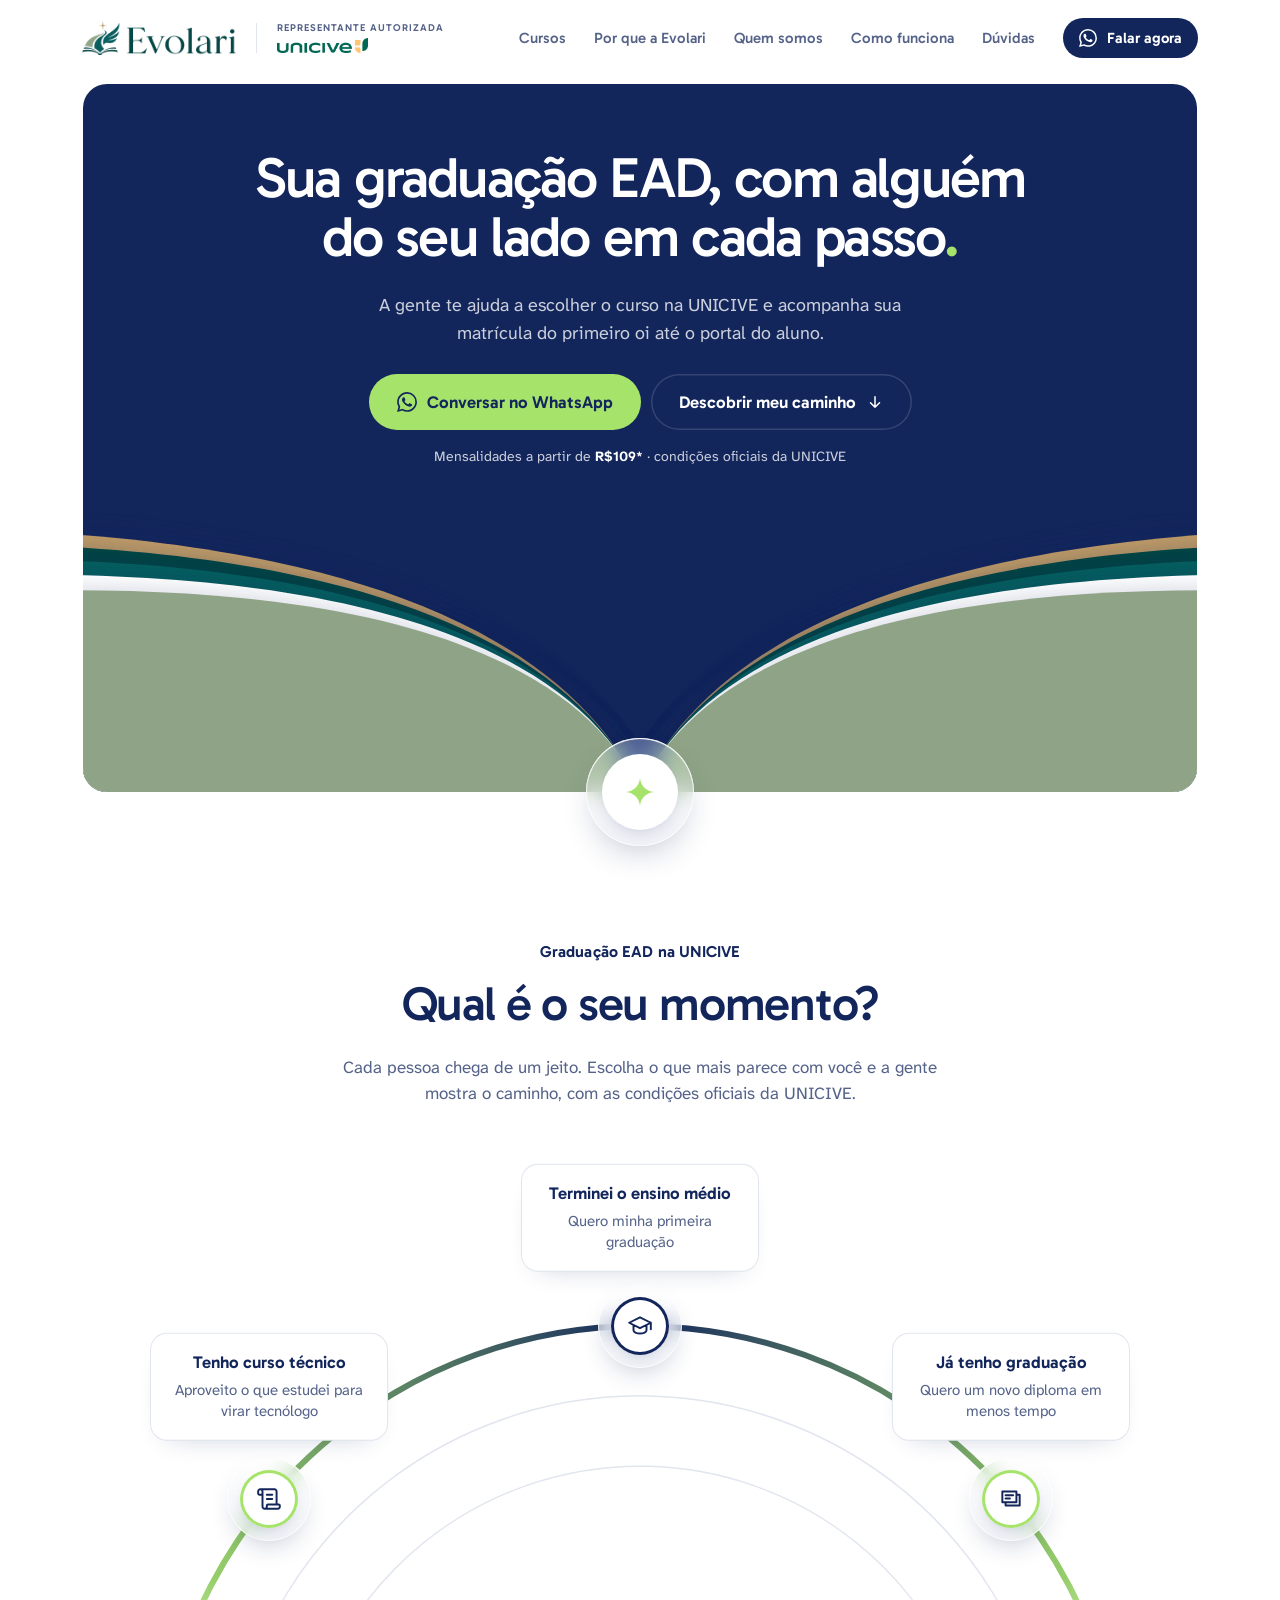
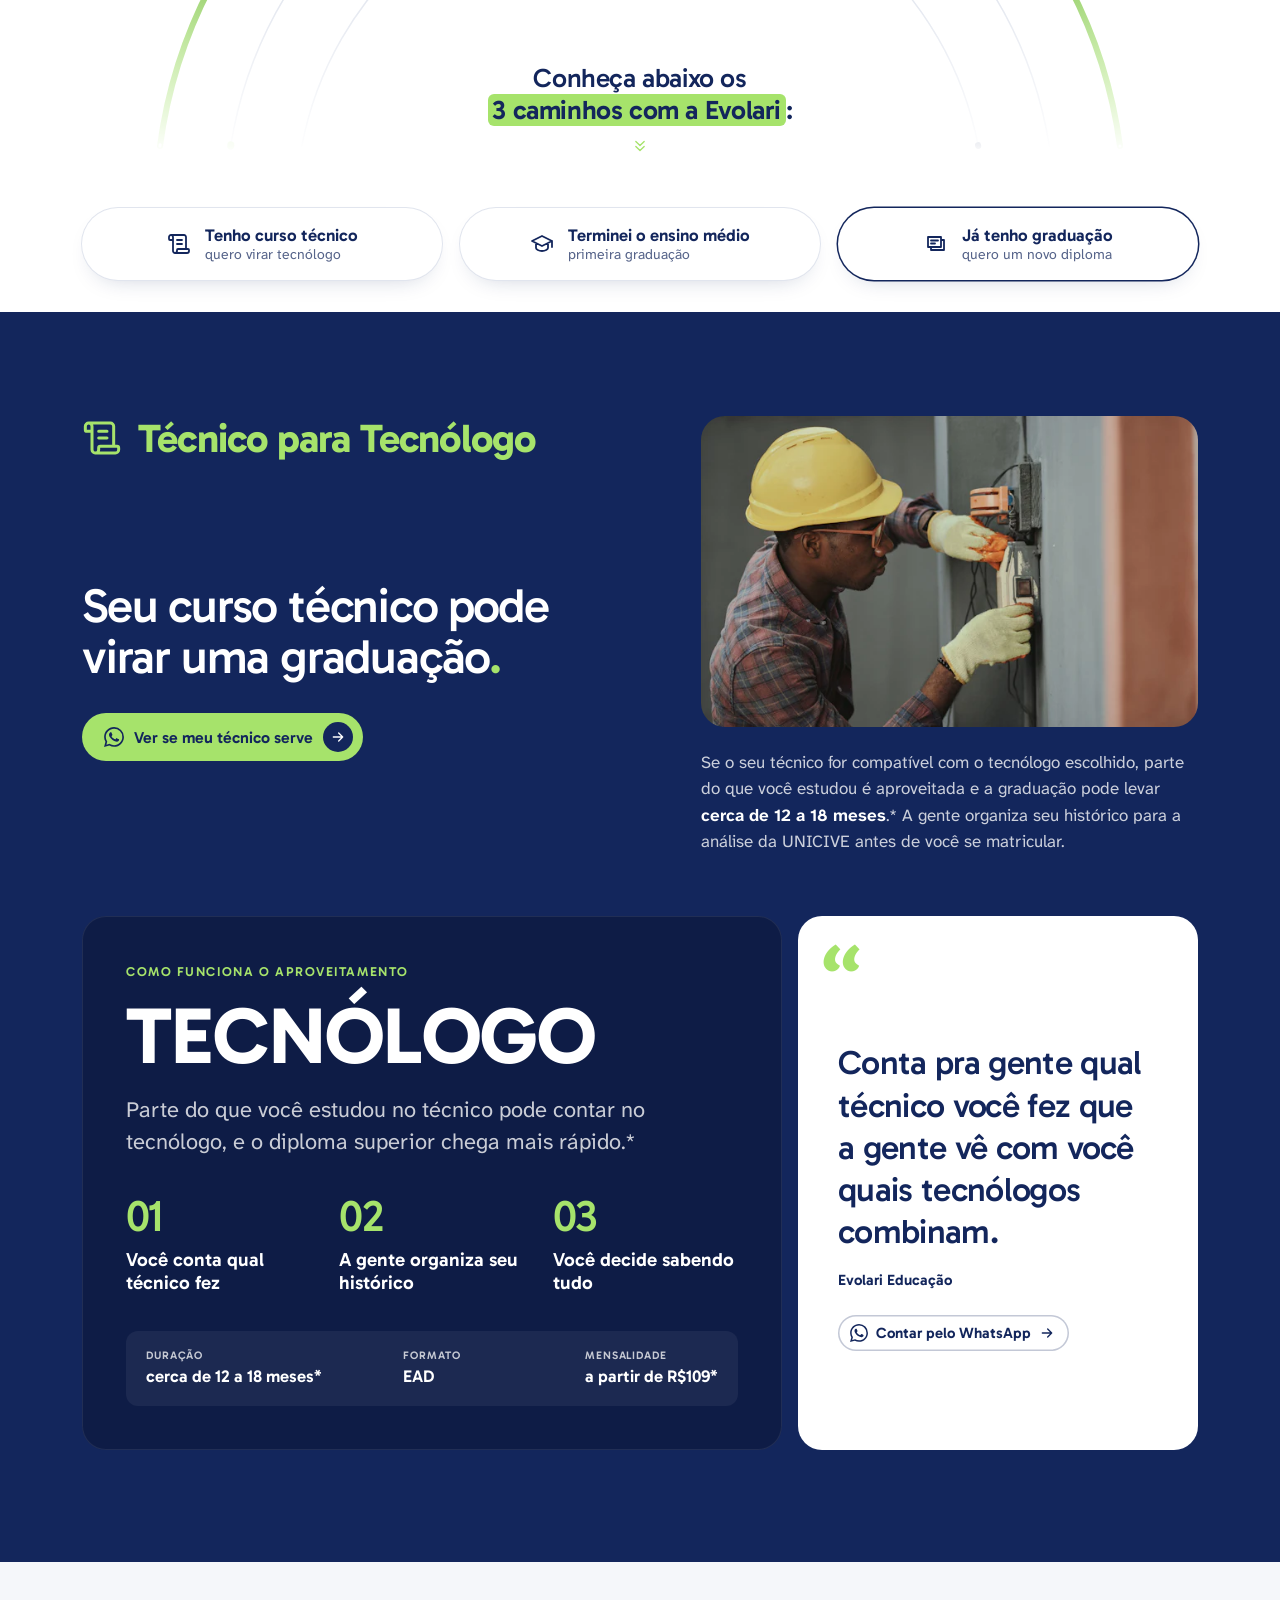
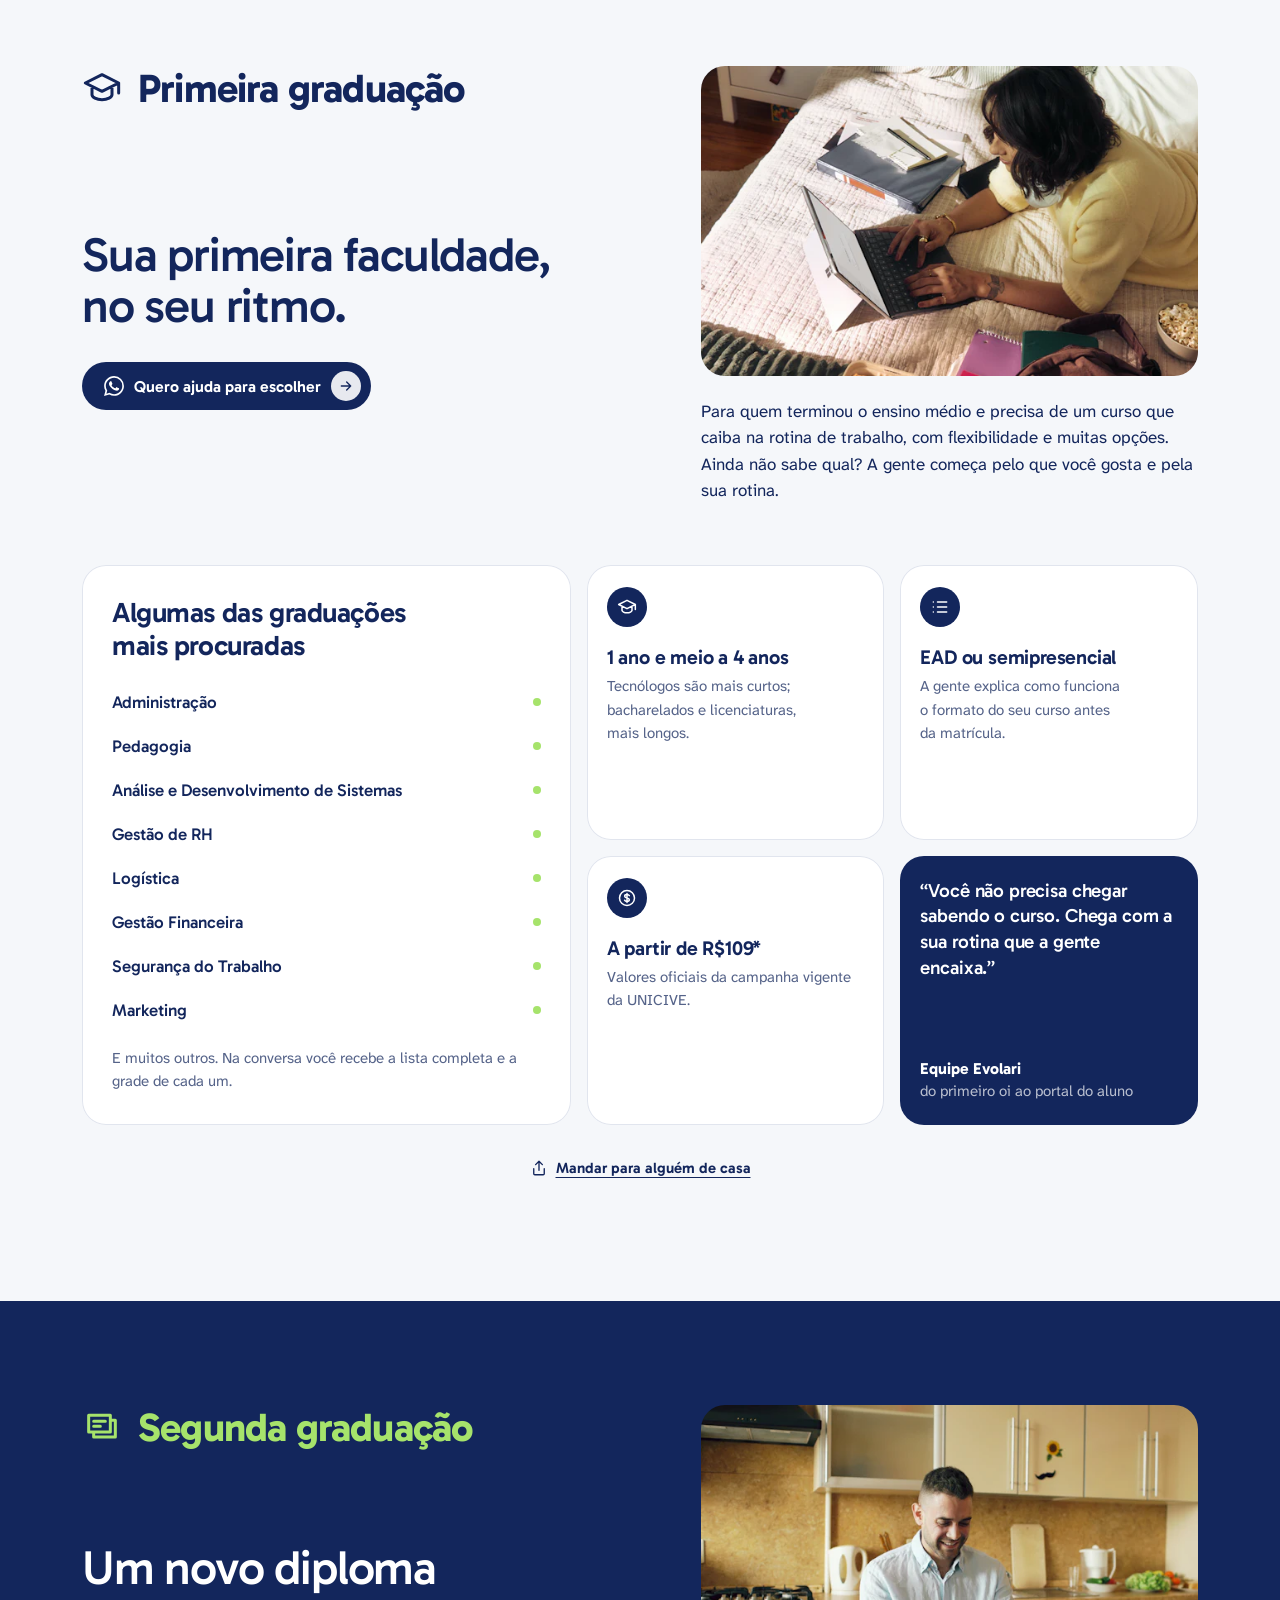
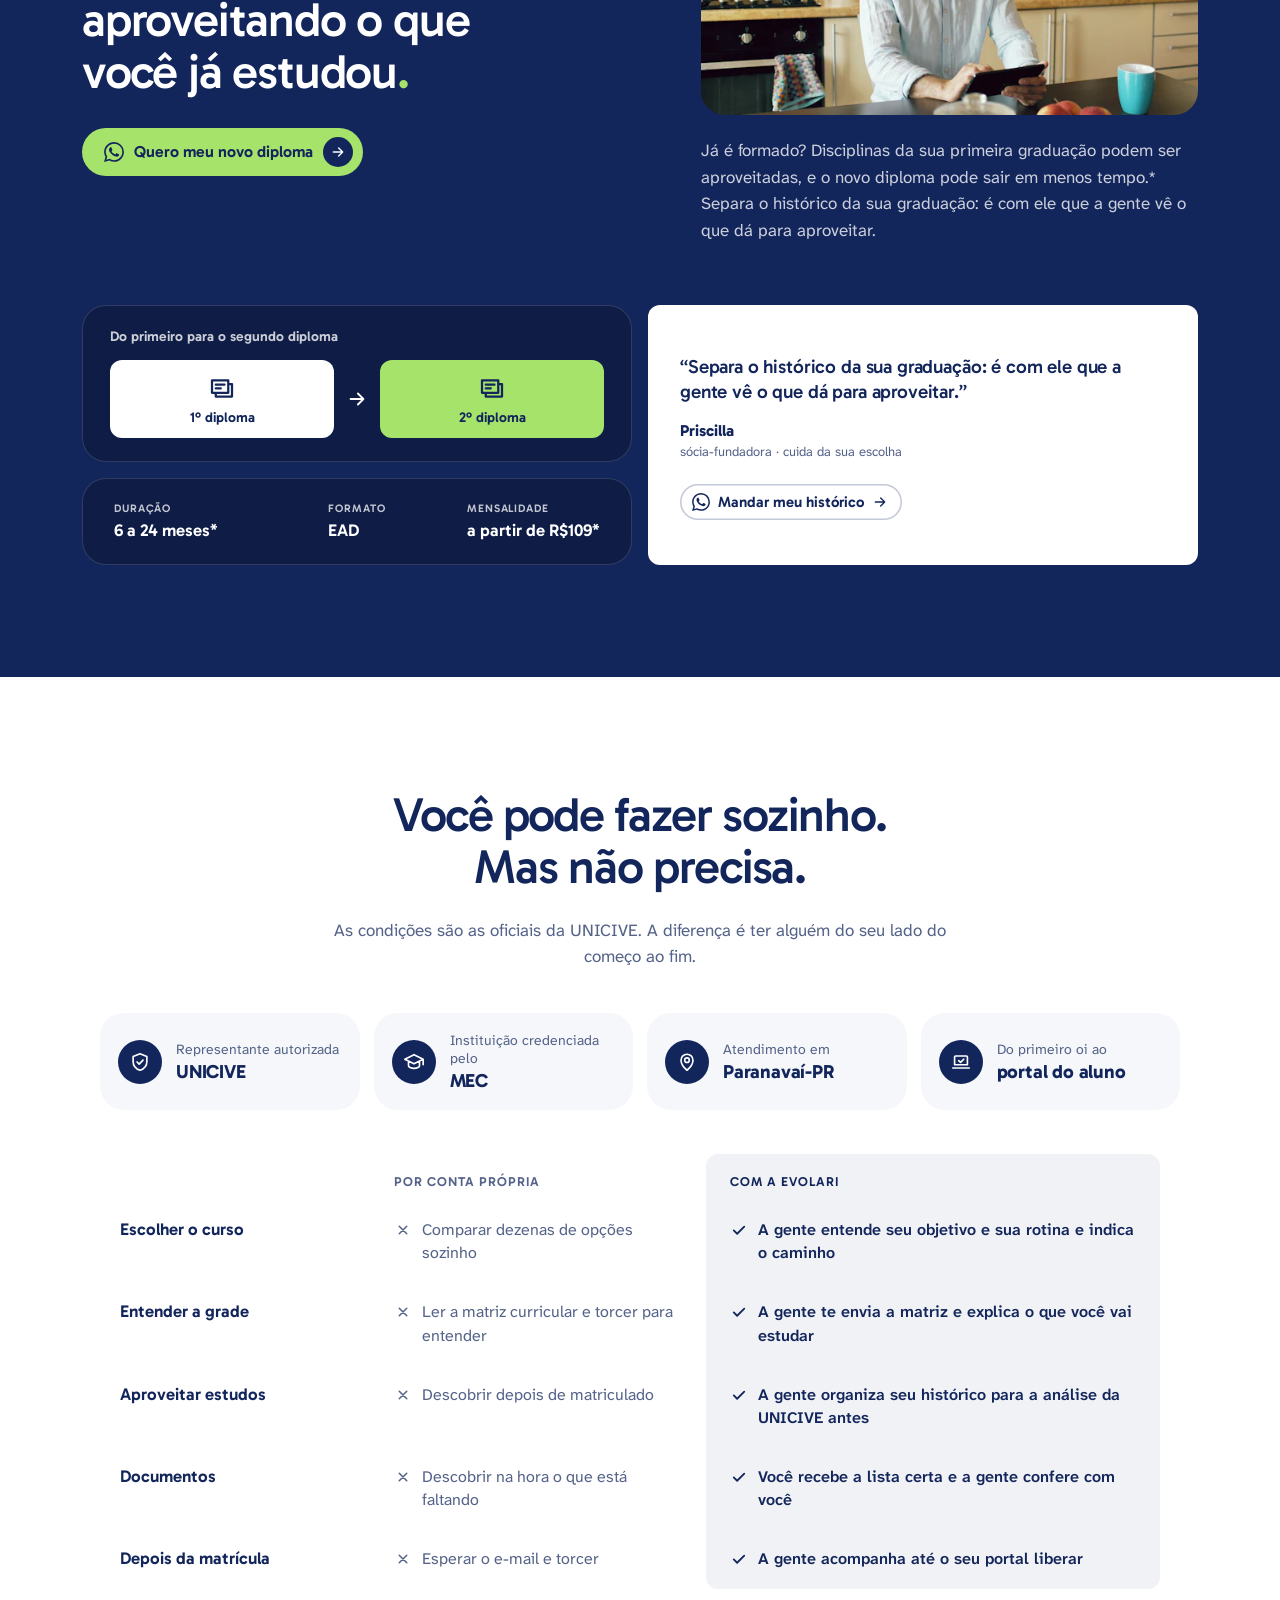
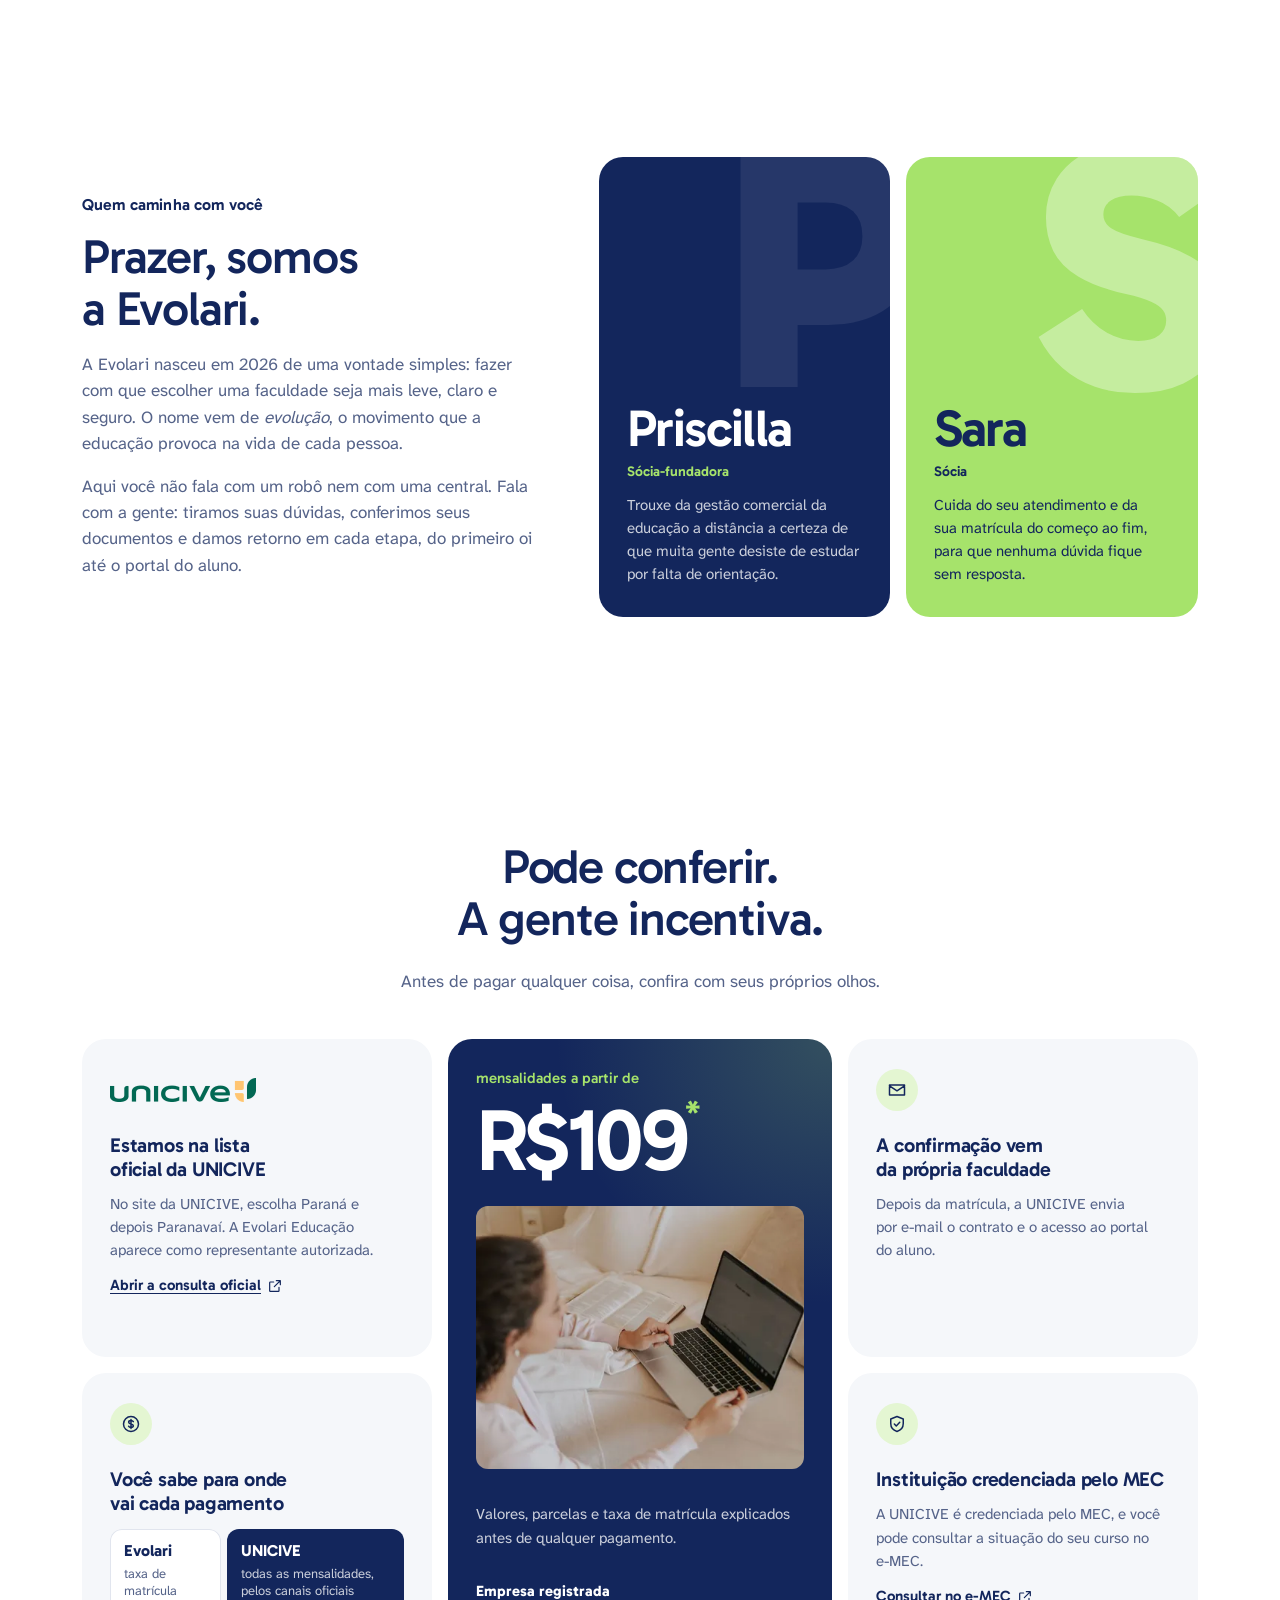
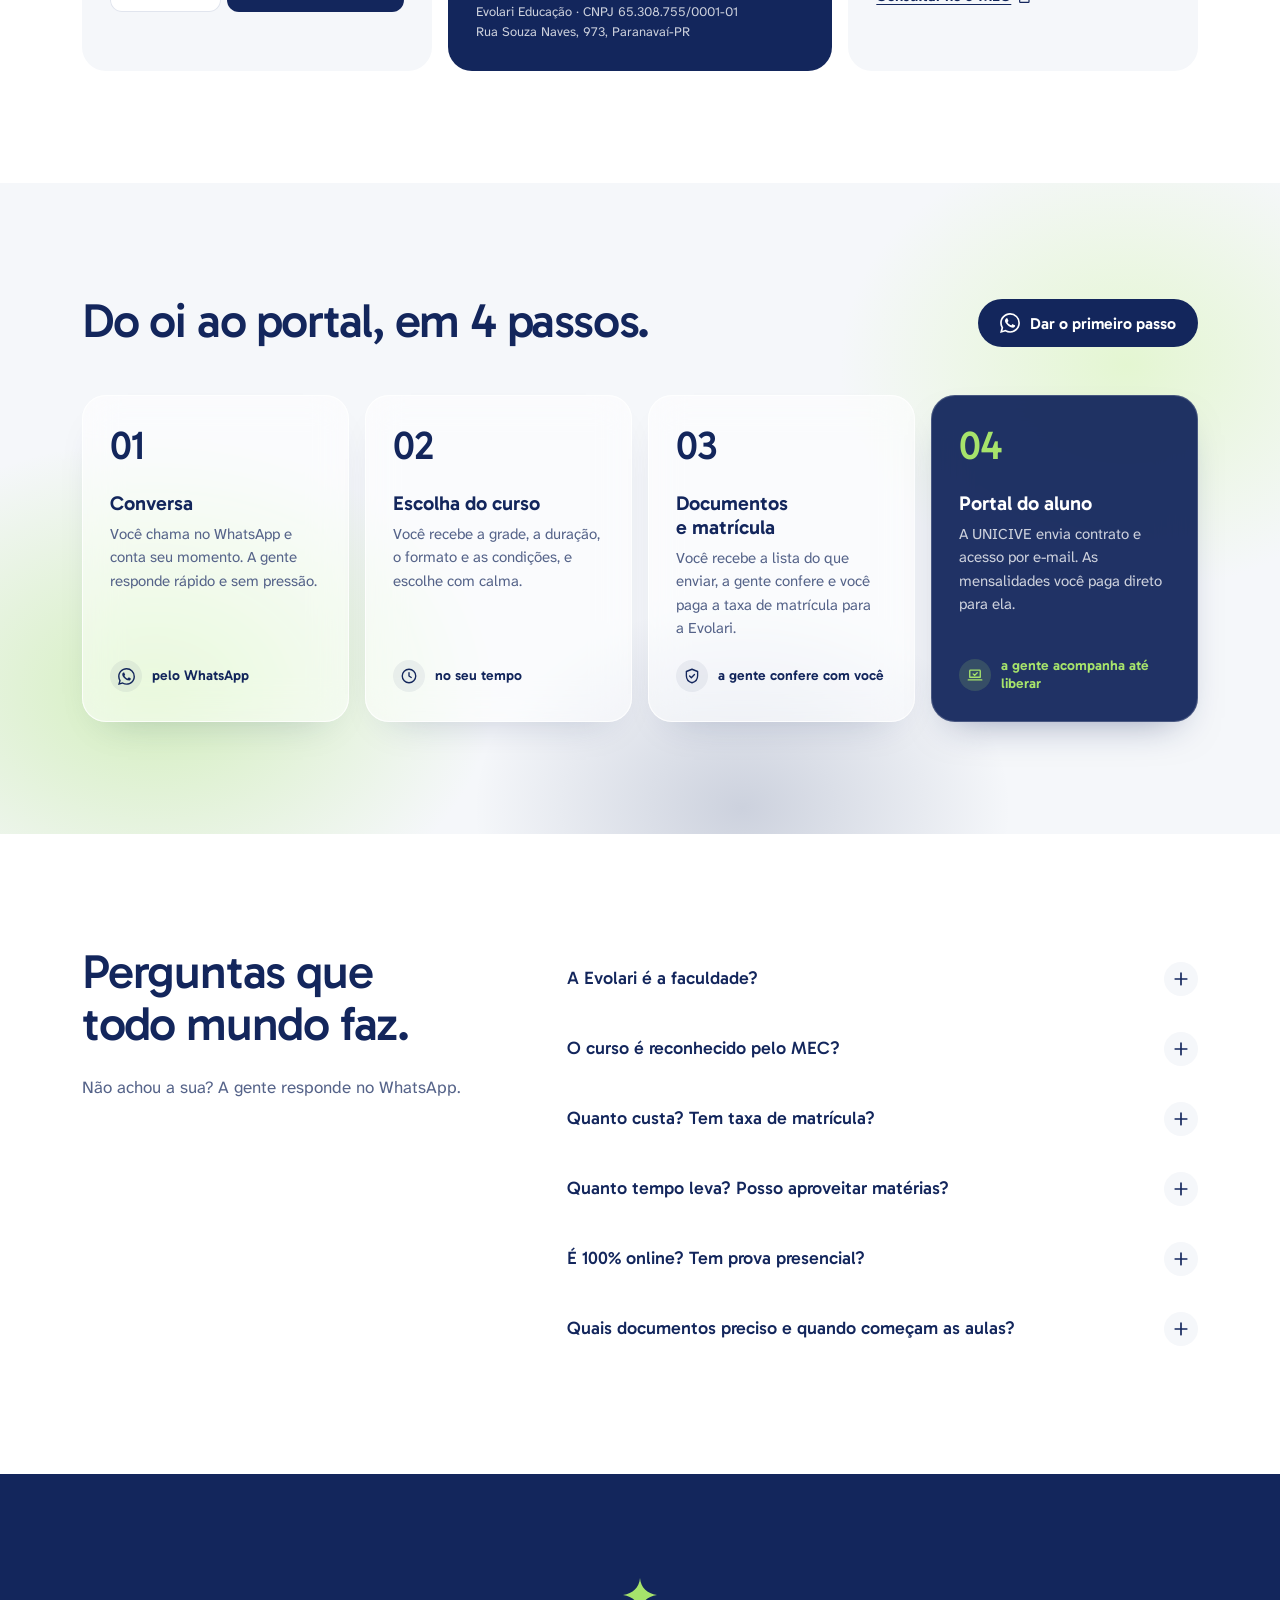
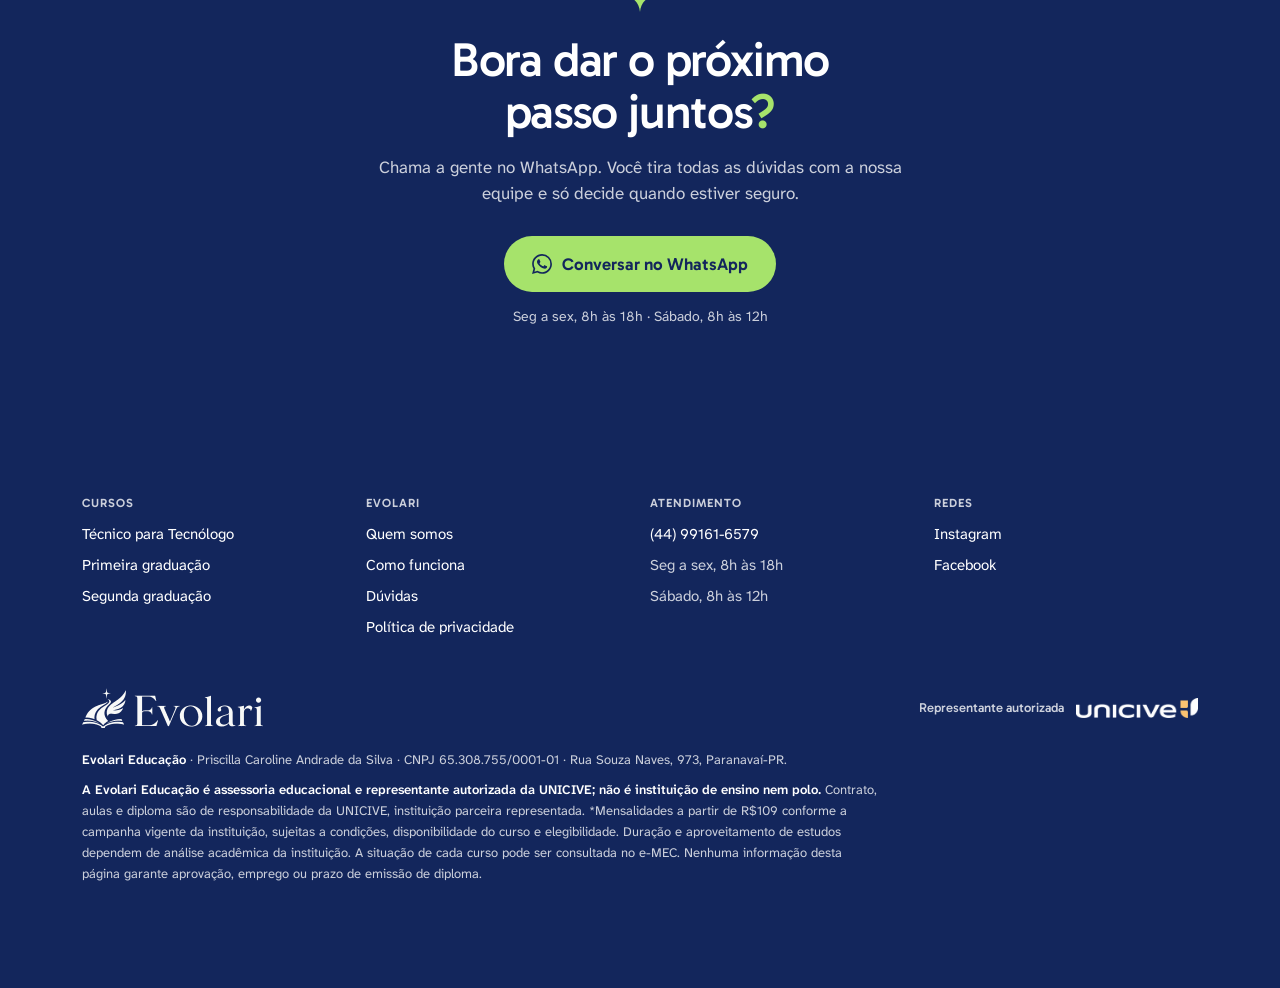
==== commit 643ef645: "Prepara a página para o Google Ads e reforça o SEO Título com Paranavaí, dados estruturados mais com" ====
--- a/index.html
+++ b/index.html
@@ -3,7 +3,7 @@
 <head>
 <meta charset="utf-8">
 <meta name="viewport" content="width=device-width, initial-scale=1, viewport-fit=cover">
-<title>Graduação EAD UNICIVE com orientação humana | Evolari Educação</title>
+<title>Graduação EAD UNICIVE com assessoria em Paranavaí | Evolari</title>
 <meta name="description" content="Técnico para Tecnólogo, primeira e segunda graduação EAD na UNICIVE, a partir de R$109/mês*. Orientação humana em Paranavaí-PR, do primeiro oi até a matrícula.">
 <meta name="robots" content="noindex, nofollow">
 <meta name="theme-color" content="#FFFFFF">
@@ -27,19 +27,23 @@
 <link rel="preload" href="fonts/gabarito-latin-wght-normal.woff2" as="font" type="font/woff2" crossorigin>
 <link rel="preload" href="fonts/evolari-texto-wght.woff2" as="font" type="font/woff2" crossorigin>
 <script>
-  /* Antes da pintura: oferta vinda do anúncio (?para=) e se a página anima. */
+  /* Antes da pintura: oferta (?para=) e curso (?curso=) vindos do anúncio, e se a página anima. */
   (function () {
     var d = document.documentElement, q = new URLSearchParams(location.search), p = q.get('para');
+    // cursos com grupo de anúncios próprio: o slug da URL vira o nome no título e na mensagem do WhatsApp
+    var cursos = { administracao: 'Administração', pedagogia: 'Pedagogia', ads: 'Análise e Desenvolvimento de Sistemas', rh: 'Gestão de RH', logistica: 'Logística', 'gestao-financeira': 'Gestão Financeira', 'seguranca-do-trabalho': 'Segurança do Trabalho', marketing: 'Marketing' };
+    var c = cursos.hasOwnProperty(q.get('curso')) && cursos[q.get('curso')];
+    if (c) { d.dataset.curso = c; if (!p) p = 'graduacao'; }
     if (p === 'tecnico' || p === 'graduacao' || p === 'segunda') d.dataset.para = p;
     if (!matchMedia('(prefers-reduced-motion: reduce)').matches) d.classList.add('motion');
   })();
 </script>
-<link rel="stylesheet" href="styles.css?v=51">
+<link rel="stylesheet" href="styles.css?v=52">
 <script type="application/ld+json">
 {"@context":"https://schema.org","@graph":[
-{"@type":["LocalBusiness","ProfessionalService"],"@id":"https://matheuswatanabe.github.io/evolari-educacao/#empresa","name":"Evolari Educação","legalName":"Priscilla Caroline Andrade da Silva","description":"Assessoria educacional e representante autorizada da UNICIVE. Orientação para Técnico para Tecnólogo, primeira graduação e segunda graduação EAD, do primeiro contato até a matrícula.","url":"https://matheuswatanabe.github.io/evolari-educacao/","logo":"https://matheuswatanabe.github.io/evolari-educacao/img/icon-512.png","image":"https://matheuswatanabe.github.io/evolari-educacao/img/og-evolari.jpg","taxID":"65.308.755/0001-01","telephone":"+55-44-99161-6579","address":{"@type":"PostalAddress","streetAddress":"Rua Souza Naves, 973","addressLocality":"Paranavaí","addressRegion":"PR","addressCountry":"BR"},"areaServed":{"@type":"Country","name":"Brasil"},"openingHoursSpecification":[{"@type":"OpeningHoursSpecification","dayOfWeek":["Monday","Tuesday","Wednesday","Thursday","Friday"],"opens":"08:00","closes":"18:00"},{"@type":"OpeningHoursSpecification","dayOfWeek":"Saturday","opens":"08:00","closes":"12:00"}],"contactPoint":{"@type":"ContactPoint","contactType":"customer service","telephone":"+55-44-99161-6579","availableLanguage":"Portuguese","url":"https://wa.me/5544991616579"},"knowsAbout":["Graduação EAD","Técnico para Tecnólogo","Segunda graduação","Aproveitamento de estudos"],"sameAs":["https://www.instagram.com/evolarieducacao/","https://www.facebook.com/share/1DgbH6VRsG/"]},
+{"@type":["LocalBusiness","ProfessionalService"],"@id":"https://matheuswatanabe.github.io/evolari-educacao/#empresa","name":"Evolari Educação","legalName":"Priscilla Caroline Andrade da Silva","description":"Assessoria educacional e representante autorizada da UNICIVE. Orientação para Técnico para Tecnólogo, primeira graduação e segunda graduação EAD, do primeiro contato até a matrícula.","url":"https://matheuswatanabe.github.io/evolari-educacao/","logo":"https://matheuswatanabe.github.io/evolari-educacao/img/icon-512.png","image":"https://matheuswatanabe.github.io/evolari-educacao/img/og-evolari.jpg","taxID":"65.308.755/0001-01","telephone":"+55-44-99161-6579","address":{"@type":"PostalAddress","streetAddress":"Rua Souza Naves, 973","addressLocality":"Paranavaí","addressRegion":"PR","postalCode":"87702-220","addressCountry":"BR"},"areaServed":[{"@type":"City","name":"Paranavaí"},{"@type":"Country","name":"Brasil"}],"foundingDate":"2026","founder":[{"@type":"Person","name":"Priscilla Caroline Andrade da Silva","jobTitle":"Sócia-fundadora"}],"openingHoursSpecification":[{"@type":"OpeningHoursSpecification","dayOfWeek":["Monday","Tuesday","Wednesday","Thursday","Friday"],"opens":"08:00","closes":"18:00"},{"@type":"OpeningHoursSpecification","dayOfWeek":"Saturday","opens":"08:00","closes":"12:00"}],"contactPoint":{"@type":"ContactPoint","contactType":"customer service","telephone":"+55-44-99161-6579","availableLanguage":"Portuguese","url":"https://wa.me/5544991616579"},"knowsAbout":["Graduação EAD","Técnico para Tecnólogo","Segunda graduação","Aproveitamento de estudos"],"hasOfferCatalog":{"@type":"OfferCatalog","name":"Assessoria para graduação EAD na UNICIVE","itemListElement":[{"@type":"Offer","itemOffered":{"@type":"Service","@id":"https://matheuswatanabe.github.io/evolari-educacao/#tecnico","name":"Técnico para Tecnólogo EAD","description":"Orientação para aproveitar o curso técnico em uma graduação tecnológica EAD da UNICIVE, com organização do histórico para a análise da instituição.","url":"https://matheuswatanabe.github.io/evolari-educacao/#tecnico"}},{"@type":"Offer","itemOffered":{"@type":"Service","@id":"https://matheuswatanabe.github.io/evolari-educacao/#graduacao","name":"Primeira graduação EAD","description":"Ajuda para escolher a primeira graduação EAD ou semipresencial da UNICIVE e acompanhamento da matrícula.","url":"https://matheuswatanabe.github.io/evolari-educacao/#graduacao"}},{"@type":"Offer","itemOffered":{"@type":"Service","@id":"https://matheuswatanabe.github.io/evolari-educacao/#segunda","name":"Segunda graduação EAD","description":"Orientação para uma segunda graduação EAD da UNICIVE com aproveitamento de disciplinas da primeira formação.","url":"https://matheuswatanabe.github.io/evolari-educacao/#segunda"}}]},"sameAs":["https://www.instagram.com/evolarieducacao/","https://www.facebook.com/share/1DgbH6VRsG/"]},
 {"@type":"WebSite","@id":"https://matheuswatanabe.github.io/evolari-educacao/#site","url":"https://matheuswatanabe.github.io/evolari-educacao/","name":"Evolari Educação","inLanguage":"pt-BR","publisher":{"@id":"https://matheuswatanabe.github.io/evolari-educacao/#empresa"}},
-{"@type":"WebPage","@id":"https://matheuswatanabe.github.io/evolari-educacao/#pagina","url":"https://matheuswatanabe.github.io/evolari-educacao/","name":"Graduação EAD UNICIVE com orientação humana | Evolari Educação","isPartOf":{"@id":"https://matheuswatanabe.github.io/evolari-educacao/#site"},"about":{"@id":"https://matheuswatanabe.github.io/evolari-educacao/#empresa"},"primaryImageOfPage":"https://matheuswatanabe.github.io/evolari-educacao/img/og-evolari.jpg","inLanguage":"pt-BR"},
+{"@type":"WebPage","@id":"https://matheuswatanabe.github.io/evolari-educacao/#pagina","url":"https://matheuswatanabe.github.io/evolari-educacao/","name":"Graduação EAD UNICIVE com assessoria em Paranavaí | Evolari","description":"Técnico para Tecnólogo, primeira e segunda graduação EAD na UNICIVE, com orientação humana da Evolari Educação em Paranavaí-PR, do primeiro contato até a matrícula.","dateModified":"2026-10-20","isPartOf":{"@id":"https://matheuswatanabe.github.io/evolari-educacao/#site"},"about":{"@id":"https://matheuswatanabe.github.io/evolari-educacao/#empresa"},"primaryImageOfPage":"https://matheuswatanabe.github.io/evolari-educacao/img/og-evolari.jpg","inLanguage":"pt-BR"},
 {"@type":"FAQPage","@id":"https://matheuswatanabe.github.io/evolari-educacao/#duvidas","mainEntity":[
 {"@type":"Question","name":"A Evolari é a faculdade?","acceptedAnswer":{"@type":"Answer","text":"Não. Somos uma assessoria educacional e representante autorizada da UNICIVE. A gente orienta você e cuida da sua matrícula; aulas, contrato e diploma são da UNICIVE."}},
 {"@type":"Question","name":"O curso é reconhecido pelo MEC?","acceptedAnswer":{"@type":"Answer","text":"A UNICIVE é uma instituição credenciada pelo MEC, e a situação de cada curso pode ser consultada no e-MEC. Na conversa, a gente te mostra como conferir o seu."}},
@@ -120,7 +124,7 @@
     <div class="book" aria-hidden="true"><svg class="book__svg"></svg></div>
     <div class="hero__copy">
       <h1 id="hero-title" class="hero__title" data-tecnico="Seu curso técnico pode virar uma graduação" data-graduacao="Sua primeira faculdade, no seu ritmo" data-segunda="Um novo diploma aproveitando o que você já estudou">Sua graduação EAD, com alguém do seu lado em cada passo<i class="dot">.</i></h1>
-      <script>/* título do anúncio (?para=) trocado antes da pintura */ (function (h, p) { p = document.documentElement.dataset.para; if (p && h.dataset[p]) h.firstChild.nodeValue = h.dataset[p]; })(document.getElementById('hero-title'));</script>
+      <script>/* título do anúncio (?curso= ou ?para=) trocado antes da pintura */ (function (h, d) { d = document.documentElement.dataset; if (d.curso) h.firstChild.nodeValue = d.curso + ' EAD na UNICIVE, com alguém do seu lado em cada passo'; else if (d.para && h.dataset[d.para]) h.firstChild.nodeValue = h.dataset[d.para]; })(document.getElementById('hero-title'));</script>
       <p class="hero__lead">A gente te ajuda a escolher o curso na UNICIVE e acompanha sua matrícula do primeiro oi até o portal do aluno.</p>
       <div class="hero__actions">
         <a class="pill pill--gold pill--lg js-wa" href="https://wa.me/5544991616579" target="_blank" rel="noopener" data-pos="topo">
@@ -394,6 +398,7 @@
           <div class="person__body">
             <h3 class="person__name">Sara</h3>
             <p class="person__role">Sócia</p>
+            <p>Cuida do seu atendimento e da sua matrícula do começo ao fim, para que nenhuma dúvida fique sem resposta.</p>
           </div>
         </article>
       </div>
@@ -521,6 +526,7 @@
         <a href="#como">Como funciona</a>
         <a href="#duvidas">Dúvidas</a>
         <a href="politica-de-privacidade.html">Política de privacidade</a>
+        <button type="button" class="foot__btn js-cookies" hidden>Cookies</button>
       </div>
       <div>
         <p class="foot__h">Atendimento</p>
@@ -550,6 +556,6 @@
   <span class="float__btn"><svg><use href="#i-wa"/></svg></span>
 </a>
 
-<script src="app.js?v=18" defer></script>
+<script src="app.js?v=19" defer></script>
 </body>
 </html>
--- a/styles.css
+++ b/styles.css
@@ -1 +1 @@
-@font-face{font-family:Gabarito;src:url(fonts/gabarito-latin-wght-normal.woff2) format("woff2-variations");font-weight:400 900;font-display:swap}@font-face{font-family:Evolari Texto;src:url(fonts/evolari-texto-wght.woff2) format("woff2-variations");font-weight:200 800;font-display:swap}:root{--color-bg: #F5F7FA;--color-surface: #FFFFFF;--color-primary: #13265C;--color-primary-hover: #0E1C46;--color-accent: #A6E36B;--color-accent-hover: #95D65A;--color-text: #13265C;--color-text-muted: #556389;--color-border: #E1E5EE;--color-accent-soft: #E4F6D2;--color-on-primary: #FFFFFF;--color-on-accent: #13265C;--logo-gold: #C09C67;--logo-deep: #024544;--logo-teal: #055F5F;--logo-paper: #FFFFFF;--logo-sage: #8FA486;--on-primary-muted: color-mix(in srgb, var(--color-on-primary) 78%, transparent);--on-primary-line: color-mix(in srgb, var(--color-on-primary) 14%, transparent);--on-primary-wash: color-mix(in srgb, var(--color-on-primary) 7%, transparent);--primary-wash: color-mix(in srgb, var(--color-primary) 6%, transparent);--shadow: color-mix(in srgb, var(--color-primary) 30%, transparent);--shadow-soft: color-mix(in srgb, var(--color-primary) 16%, transparent);--f-d: "Gabarito", ui-sans-serif, system-ui, sans-serif;--f-b: "Evolari Texto", ui-sans-serif, system-ui, sans-serif;--top-h: 64px;--hub: 88px;--book-side: var(--gut);--hub-ring: 13px;--gut: 16px;--max: 1180px;--r: 20px;--r-s: 12px;--ease: cubic-bezier(.16, 1, .3, 1);color-scheme:light}*,*:before,*:after{box-sizing:border-box}html{-webkit-text-size-adjust:100%;scroll-padding-top:calc(var(--top-h) + 8px);scroll-behavior:smooth}body{margin:0;background:var(--color-surface);color:var(--color-text);font:400 1.0625rem/1.55 var(--f-b);-webkit-font-smoothing:antialiased;overflow-x:clip}::selection{background:var(--color-primary);color:var(--color-on-primary)}img,svg{display:block;max-width:100%}a{color:inherit;text-underline-offset:.2em;text-decoration-thickness:1px}b,strong{font-weight:700}h1,h2,h3{font-family:var(--f-d);margin:0;text-wrap:balance}p{margin:0;text-wrap:pretty}button{font:inherit;color:inherit}:focus-visible{outline:2px solid var(--color-primary);outline-offset:2px;border-radius:6px}.hero :focus-visible,.band--teal :focus-visible,.person--teal :focus-visible,.cell--feature :focus-visible,.tile--quote :focus-visible,.foot :focus-visible{outline-color:var(--color-accent)}.sr{position:absolute;width:1px;height:1px;overflow:hidden;clip-path:inset(50%);white-space:nowrap}.skip{position:fixed;left:12px;top:8px;z-index:100;padding:10px 14px;border-radius:999px;background:var(--color-text);color:var(--color-on-primary);font:600 .9375rem/1 var(--f-d);text-decoration:none;transform:translateY(-150%);transition:transform .2s}.skip:focus{transform:none}.wrap{max-width:var(--max);margin:0 auto;padding:0 var(--gut)}.dot{font-style:normal;color:var(--color-primary)}.hero .dot,.band--teal .dot{color:var(--color-accent)}.h2{font:500 clamp(1.875rem,1.3rem + 2.4vw,3rem)/1.08 var(--f-d);letter-spacing:-.025em}.center{text-align:center;margin-left:auto;margin-right:auto}.h2.center{max-width:22ch}.lead{margin-top:24px;max-width:56ch;color:var(--color-text-muted);font-size:1.0625rem}.eyebrow{margin-bottom:16px;text-align:center;font:600 1rem/1.25 var(--f-d);letter-spacing:.01em;color:var(--color-primary)}.eyebrow--left{text-align:left}.kicker{font:600 .875rem/1.2 var(--f-d);color:var(--color-text-muted)}.pill{display:inline-flex;align-items:center;justify-content:center;gap:10px;min-height:48px;padding:0 22px;border-radius:999px;border:0;font:600 1rem/1.2 var(--f-d);text-decoration:none;cursor:pointer;transition:background-color .2s,color .2s,transform .2s var(--ease),box-shadow .2s}.pill>svg{width:20px;height:20px;flex:none}.pill:active{transform:translateY(1px)}.pill--lg{min-height:56px;padding:0 28px;font-size:1.0625rem}.pill--teal{background:var(--color-primary);color:var(--color-on-primary)}.pill--teal:hover{background:var(--color-primary-hover)}.pill--ink{background:var(--color-text);color:var(--color-on-primary)}.pill--ink:hover{background:var(--color-primary-hover)}.pill--gold{background:var(--color-accent);color:var(--color-on-accent)}.pill--gold:hover{background:var(--color-accent-hover)}.pill--ghost{background:transparent;color:var(--color-text);box-shadow:inset 0 0 0 1.5px var(--color-border)}.pill--ghost:hover{box-shadow:inset 0 0 0 1.5px var(--color-text)}.pill--ghost svg{width:18px;height:18px;transition:transform .25s var(--ease)}.pill--ghost:hover svg{transform:translateY(3px)}.hero .pill--ghost{color:var(--color-on-primary);box-shadow:inset 0 0 0 1.5px var(--on-primary-line)}.hero .pill--ghost:hover{box-shadow:inset 0 0 0 1.5px var(--color-on-primary)}.pill__go{display:grid;place-items:center;width:30px;height:30px;margin-right:-12px;border-radius:50%;background:color-mix(in srgb,var(--color-surface) 90%,transparent);color:var(--color-text);transition:transform .25s var(--ease)}.pill__go svg{width:16px;height:16px}.pill--gold .pill__go{background:var(--color-primary);color:var(--color-on-primary)}.pill:hover .pill__go{transform:translate(3px)}.top{position:sticky;top:0;z-index:30;background:color-mix(in srgb,var(--color-surface) 92%,transparent);-webkit-backdrop-filter:saturate(1.4) blur(12px);backdrop-filter:saturate(1.4) blur(12px)}.top{transition:box-shadow .25s,background-color .25s}.top.is-stuck{box-shadow:0 1px 0 var(--color-border)}.top__in{position:relative;max-width:var(--max);height:var(--top-h);margin:0 auto;padding:0 var(--gut);display:flex;align-items:center;gap:10px}.top__id{display:flex;align-items:center;gap:20px;min-width:0}.top__brand{flex:none}.top__brand img{height:26px;width:auto}.top__seal{display:none;gap:5px;justify-items:start;padding-left:20px;border-left:1px solid var(--color-border);text-decoration:none;font:600 .625rem/1 var(--f-d);letter-spacing:.1em;text-transform:uppercase;color:var(--color-text-muted)}.top__seal img{width:auto;height:15px}.top__nav{font:500 .9375rem/1 var(--f-d)}.top__nav>a{text-decoration:none;color:var(--color-text-muted);transition:color .2s}.top__nav>a:hover{color:var(--color-text)}.top__cta{flex:none;margin-left:auto;min-height:40px;padding:0 16px;font-size:.9375rem}.top__cta svg{width:18px;height:18px}.top__burger{flex:none;position:relative;width:44px;height:44px;margin-right:-8px;padding:0;border:0;border-radius:50%;background:none;color:var(--color-text);cursor:pointer;transition:background-color .2s}.top__burger:hover{background:var(--color-bg)}.top__burger span{position:absolute;left:12px;top:calc(50% - 1px);width:20px;height:2px;border-radius:2px;background:currentColor;transition:transform .4s var(--ease),opacity .2s}.top__burger span:nth-child(1){transform:translateY(-6px)}.top__burger span:nth-child(3){transform:translateY(6px)}.top__burger[aria-expanded=true] span:nth-child(1){transform:rotate(45deg)}.top__burger[aria-expanded=true] span:nth-child(2){opacity:0;transform:scaleX(.2)}.top__burger[aria-expanded=true] span:nth-child(3){transform:rotate(-45deg)}@media (max-width: 999px){.top__nav{position:absolute;top:100%;left:0;right:0;display:grid;max-height:calc(100dvh - var(--top-h));overflow-y:auto;overscroll-behavior:contain;padding:4px var(--gut) 24px;border-radius:0 0 var(--r) var(--r);background:var(--color-surface);box-shadow:0 1px 0 var(--color-border) inset,0 28px 48px -28px var(--shadow);font-size:1.25rem;opacity:0;visibility:hidden;transform:translateY(-10px)}.menu-open .top__nav{opacity:1;visibility:visible;transform:none}.menu-anim .top__nav{transition:opacity .25s var(--ease),transform .4s var(--ease),visibility 0s .4s}.menu-anim.menu-open .top__nav{transition:opacity .25s var(--ease),transform .4s var(--ease)}.top__nav>a{padding:18px 0;border-bottom:1px solid var(--color-border);color:var(--color-text)}.menu-open .top__nav>a,.menu-open .top__menu-foot{animation:menu-in .45s var(--ease) both}.menu-open .top__nav>a:nth-child(2){animation-delay:.03s}.menu-open .top__nav>a:nth-child(3){animation-delay:.06s}.menu-open .top__nav>a:nth-child(4){animation-delay:.09s}.menu-open .top__nav>a:nth-child(5){animation-delay:.12s}.menu-open .top__menu-foot{animation-delay:.16s}.top__menu-foot{display:grid;gap:18px;margin-top:22px}.top__menu-seal{display:grid;gap:6px;justify-items:start;text-decoration:none;font:600 .6875rem/1 var(--f-d);letter-spacing:.1em;text-transform:uppercase;color:var(--color-text-muted)}.top__menu-seal img{width:auto;height:18px}.menu-open .top{background:var(--color-surface);box-shadow:none}.top__burger{order:-1;margin:0 2px 0 -10px}}@keyframes menu-in{0%{opacity:0;transform:translateY(-6px)}}.scrim{position:fixed;inset:0;z-index:29;background:color-mix(in srgb,var(--color-primary) 38%,transparent);opacity:0;pointer-events:none;transition:opacity .3s var(--ease)}.menu-open .scrim{opacity:1;pointer-events:auto}html.menu-open{overflow:hidden}.menu-open .float{opacity:0;pointer-events:none}@media (max-width: 359px){.top__cta{width:40px;padding:0}.top__cta span{position:absolute;width:1px;height:1px;overflow:hidden;clip-path:inset(50%);white-space:nowrap}}.hero{position:relative;isolation:isolate;padding:48px var(--gut) 0;text-align:center}.hero__copy{position:relative;z-index:1;display:grid;justify-items:center;max-width:1120px;margin:0 auto}.hero__title{font-weight:500;font-size:clamp(2.125rem,1.3rem + 3.4vw,3.875rem);line-height:1.04;letter-spacing:-.032em;max-width:18ch}.hero__copy{color:var(--color-on-primary)}.hero__lead{margin-top:26px;max-width:46ch;color:var(--on-primary-muted);font-size:1.125rem}.hero__meta{margin-top:16px;font-size:.875rem;color:var(--on-primary-muted)}.hero__meta b{color:var(--color-on-primary)}.hero__actions{display:grid;gap:10px;margin-top:26px;width:min(100% - 32px,340px)}@media (max-width: 719px){.hero__actions .pill--lg{min-height:52px;padding:0 22px;font-size:1rem}}.motion .hero__copy>*{animation:rise-late .8s var(--ease) 3s both}.motion .hero.is-open .hero__copy>*{animation:rise .8s var(--ease) both}.motion .hero.is-open .hero__copy>:nth-child(2){animation-delay:.1s}.motion .hero.is-open .hero__copy>:nth-child(3){animation-delay:.18s}.motion .hero.is-open .hero__copy>:nth-child(4){animation-delay:.26s}@keyframes rise{0%{opacity:0;transform:translateY(14px);filter:blur(6px)}}@keyframes rise-late{0%{opacity:0;transform:translateY(14px);filter:blur(6px)}}.book{position:absolute;z-index:0;top:8px;bottom:calc(var(--hub) / 2);left:0;right:0;width:calc(100% - 2 * var(--book-side));max-width:1416px;margin:0 auto;border-radius:var(--r);overflow:hidden;pointer-events:none;background:var(--color-primary)}.motion .book:not(.is-ready){background:var(--logo-sage)}.book__svg{width:100%;height:100%}.book__svg path{shape-rendering:geometricPrecision}.book__svg path{filter:drop-shadow(0 -4px 10px color-mix(in srgb,var(--color-primary) 0%,transparent));transition:filter .8s}.book.is-done .book__svg path{filter:drop-shadow(0 -4px 10px color-mix(in srgb,var(--color-primary) 16%,transparent))}.stage{height:190px;margin-top:28px}.hub{position:relative;z-index:4;display:grid;place-items:center;width:var(--hub);height:var(--hub);margin:calc(var(--hub) / -2) auto 0;border-radius:50%;background:linear-gradient(180deg,color-mix(in srgb,var(--color-surface) 28%,transparent),color-mix(in srgb,var(--color-border) 55%,transparent));-webkit-backdrop-filter:blur(12px) saturate(1.5);backdrop-filter:blur(12px) saturate(1.5);box-shadow:inset 0 0 0 1px color-mix(in srgb,var(--color-surface) 70%,transparent),inset 0 1px 1px color-mix(in srgb,var(--color-surface) 90%,transparent),0 14px 34px -12px color-mix(in srgb,var(--color-primary) 30%,transparent)}.hub:before{content:"";position:absolute;z-index:-1;inset:var(--hub-ring);border-radius:50%;background:var(--color-surface);box-shadow:0 6px 16px -6px color-mix(in srgb,var(--color-primary) 22%,transparent)}.hub svg{width:24px;height:24px;color:var(--color-accent)}.motion .hub,.motion .hub svg{opacity:0}.motion .hero.is-open .hub{opacity:1;animation:hub-in .7s var(--ease) .2s both}.motion .hero.is-open .hub svg{opacity:1;animation:star-in .8s var(--ease) .35s both}@keyframes hub-in{0%{transform:scale(.2);opacity:0}}@keyframes star-in{0%{transform:rotate(-120deg) scale(.3);opacity:0}}.sec{padding:80px 0}.sec--tight{padding-top:40px}.sec--soft{background:var(--color-bg)}.moment{padding-top:72px;padding-bottom:0}.arc{position:relative;max-width:1000px;margin:36px auto 0;aspect-ratio:1000 / 470}.arc__svg{position:absolute;inset:0;width:100%;height:100%;overflow:visible}.arc__svg path{fill:none;stroke-linecap:round}.arc__ring{stroke:var(--color-border);stroke-width:1.5}.arc__track{stroke:var(--color-border);stroke-width:2}.arc__line{stroke:url(#arc-g);stroke-width:6}.arc-g__a{stop-color:var(--color-accent)}.arc-g__b{stop-color:var(--color-primary)}.motion .arc__line{stroke-dasharray:1 1;stroke-dashoffset:1;transition:stroke-dashoffset 1.8s var(--ease) .1s}.motion .arc.is-in .arc__line{stroke-dashoffset:0}.arc__orbit{display:none;stroke-dasharray:.001 .999}.motion .arc__orbit{display:block;opacity:0;transition:opacity .8s 1.8s}.motion .arc.is-in .arc__orbit{opacity:1;animation:orbit 11s linear infinite}.arc__orbit--1{stroke:var(--color-accent);stroke-width:7}.arc__orbit--2{stroke:var(--color-primary);stroke-width:6}.arc__orbit--3{stroke:var(--color-surface);stroke-width:3}.motion .arc.is-in .arc__orbit--2{animation-duration:15s;animation-delay:-6s}.motion .arc.is-in .arc__orbit--3{animation-duration:8s;animation-delay:-3s}@keyframes orbit{to{stroke-dashoffset:-1}}.arc.is-off .arc__orbit,.arc.is-off .arc__center svg{animation-play-state:paused}.arc__node{--node: 66px;--node-ring: 10px;position:absolute;z-index:2;display:grid;place-items:center;width:var(--node);height:var(--node);margin:calc(var(--node) / -2) 0 0 calc(var(--node) / -2);padding:0;border-radius:50%;border:0;cursor:pointer;background:linear-gradient(180deg,color-mix(in srgb,var(--color-surface) 28%,transparent),color-mix(in srgb,var(--color-border) 55%,transparent));-webkit-backdrop-filter:blur(10px) saturate(1.5);backdrop-filter:blur(10px) saturate(1.5);box-shadow:inset 0 0 0 1px color-mix(in srgb,var(--color-surface) 70%,transparent),inset 0 1px 1px color-mix(in srgb,var(--color-surface) 90%,transparent),0 12px 28px -12px color-mix(in srgb,var(--color-primary) 30%,transparent);transition:transform .3s var(--ease)}.arc__node:before{content:"";position:absolute;z-index:-1;inset:var(--node-ring);border-radius:50%;background:var(--color-surface);box-shadow:inset 0 0 0 3px currentColor,0 6px 14px -6px color-mix(in srgb,var(--color-primary) 22%,transparent)}.arc__node svg{width:22px;height:22px}.arc__node:hover{transform:scale(1.08)}.n1{left:12.9%;top:45.3%;color:var(--color-accent)}.n1 svg{color:var(--color-text)}.n2{left:50%;top:8.5%;color:var(--color-primary)}.n3{left:87.1%;top:45.3%;color:var(--color-accent)}.n3 svg{color:var(--color-text)}.arc__label{display:none;position:absolute;z-index:3;width:236px;padding:18px 20px;border-radius:16px;background:var(--color-surface);box-shadow:0 0 0 1px var(--color-border),0 12px 28px -18px color-mix(in srgb,var(--color-primary) 30%,transparent);font-size:.9375rem;line-height:1.4;color:var(--color-text-muted);text-align:center}.arc__label b{display:block;margin-bottom:6px;font:600 1.0625rem/1.25 var(--f-d);color:var(--color-text)}.l1{left:12.9%;top:45.3%;transform:translate(-50%,calc(-100% - 60px))}.l2{left:50%;top:8.5%;transform:translate(-50%,calc(-100% - 56px))}.l3{left:87.1%;top:45.3%;transform:translate(-50%,calc(-100% - 60px))}.arc__center{position:absolute;left:50%;bottom:0;transform:translate(-50%);display:grid;justify-items:center;gap:10px;width:56%;text-align:center}.arc__center p{font:500 clamp(.9375rem,.7rem + 1.2vw,1.875rem)/1.2 var(--f-d);letter-spacing:-.015em}.arc__center b{font-weight:600;color:var(--color-on-accent);background:var(--color-accent);padding:0 .18em;border-radius:6px;-webkit-box-decoration-break:clone;box-decoration-break:clone}.arc__center svg{width:20px;height:20px;color:var(--color-accent);animation:bob 2s ease-in-out infinite}@keyframes bob{50%{transform:translateY(5px)}}.motion .arc__node,.motion .arc__label{opacity:0;transition:opacity .5s,transform .6s var(--ease)}.motion .arc.is-in .arc__node,.motion .arc.is-in .arc__label{opacity:1}.motion .arc.is-in .n1,.motion .arc.is-in .l1{transition-delay:.35s}.motion .arc.is-in .n2,.motion .arc.is-in .l2{transition-delay:.9s}.motion .arc.is-in .n3,.motion .arc.is-in .l3{transition-delay:1.45s}@media (max-width: 767px){.arc{aspect-ratio:auto;display:flex;flex-direction:column;align-items:center;margin-top:32px}.arc__svg{display:none}.arc__label,.arc__node,.arc__center{position:relative;left:auto;top:auto;transform:none}.arc__label{display:block;width:min(100%,320px);margin:0}.arc__node{margin:22px 0}.l1{order:1}.n1{order:2}.l2{order:3}.n2{order:4}.l3{order:5}.n3{order:6}.arc__center{order:7;width:100%;margin-top:10px}.arc__center p{font-size:1.25rem}.arc__label:before,.arc__label:after{content:"";position:absolute;left:50%;width:4px;margin-left:-2px;border-radius:2px}.arc__label:after{top:100%;height:22px}.arc__label:before{bottom:100%;height:22px}.l1:before{display:none}.l1:after{background:var(--color-accent)}.l2:before{background:linear-gradient(var(--color-accent),var(--color-primary))}.l2:after{background:var(--color-primary)}.l3:before{background:linear-gradient(var(--color-primary),var(--color-accent))}.l3:after{background:var(--color-accent)}.motion .arc__label,.motion .arc__node{transform:translateY(10px)}.motion .arc.is-in .arc__label,.motion .arc.is-in .arc__node{transform:none}}@media (max-width: 1023px){.guide__steps{gap:18px}.guide__steps li{display:flex;align-items:center;gap:20px}.guide__n{flex:none;width:1.3em;margin:0;font-size:2.25rem}}.tabs{margin-top:36px}.tabs__in{max-width:var(--max);margin:0 auto;padding:16px var(--gut) 32px;display:grid;gap:12px}.tab{display:flex;align-items:center;justify-content:center;gap:14px;min-height:72px;padding:12px 24px;border-radius:999px;border:0;cursor:pointer;background:var(--color-surface);text-align:left;box-shadow:0 0 0 1px var(--color-border),0 10px 24px -14px color-mix(in srgb,var(--color-primary) 28%,transparent);transition:background-color .25s,color .25s,box-shadow .25s,transform .25s var(--ease)}.tab svg{width:24px;height:24px;flex:none;color:var(--color-primary);transition:color .25s}.tab span{display:grid;font-size:.875rem;line-height:1.25;color:var(--color-text-muted);transition:color .25s}.tab b{font:600 1.0625rem/1.25 var(--f-d);color:var(--color-text);transition:color .25s}.tab:hover,.tab:focus-visible{background:var(--color-primary);box-shadow:0 0 0 1px var(--color-primary),0 14px 28px -14px color-mix(in srgb,var(--color-primary) 55%,transparent);transform:translateY(-2px)}.tab:hover svg,.tab:hover b,.tab:focus-visible svg,.tab:focus-visible b{color:var(--color-on-primary)}.tab:hover span,.tab:focus-visible span{color:var(--on-primary-muted)}.tab[aria-pressed=true]:not(:hover):not(:focus-visible){box-shadow:0 0 0 1.5px var(--color-primary),0 10px 24px -14px color-mix(in srgb,var(--color-primary) 28%,transparent)}.band{padding:72px 0 80px}.band--teal{background:var(--color-primary);color:var(--color-on-primary)}.band--light{background:var(--color-bg);color:var(--color-text)}.band__head{display:grid;gap:22px;margin-bottom:40px}.band__head .h2{max-width:18ch;margin-bottom:30px}.band__tag{display:inline-flex;align-items:center;gap:.4em;margin-bottom:20px;font:700 clamp(1.75rem,1.2rem + 2vw,2.5rem)/1.1 var(--f-d);letter-spacing:-.02em}.band__tag svg{flex:none;width:1em;height:1em}.band--teal .band__tag{color:var(--color-accent)}.band__text{max-width:48ch;font-size:1.0625rem}.band__side{display:grid;gap:22px}.band__media{margin:0;aspect-ratio:16 / 10;border-radius:var(--r);overflow:hidden;background:var(--color-border)}.band__media img{width:100%;height:100%;object-fit:cover;transition:transform 1.4s var(--ease)}.motion .band__media.rv img{transform:scale(1.08)}.motion .band__media.rv.is-in img{transform:none}.band--teal .band__text{color:var(--on-primary-muted)}.band--teal .band__text b{color:var(--color-on-primary)}.morph{margin:14px 0 6px}.morph__w{display:inline-flex;position:relative;font:700 clamp(2.5rem,1.5rem + 4.4vw,5rem)/1 var(--f-d);letter-spacing:-.01em}.morph__w span{display:inline-block}.facts{display:grid;grid-template-columns:1fr auto 1fr;gap:16px;margin:24px 0 0}.facts div{padding-top:14px}.facts div:nth-child(2){justify-self:center}.facts div:nth-child(3){justify-self:end}.facts dt{font:600 .6875rem/1.2 var(--f-d);letter-spacing:.08em;text-transform:uppercase;opacity:.75}.facts dd{margin:4px 0 0;font:600 1.0625rem/1.25 var(--f-d)}@media (max-width: 1023px){.facts{display:flex;justify-content:space-between;gap:12px}.facts div{flex:0 1 auto}.facts dd{font-size:.9375rem}.guide__facts dd{max-width:5.75em}}.guide{display:grid;gap:36px;padding:32px 22px 24px;border-radius:var(--r);background:var(--color-primary-hover);box-shadow:inset 0 0 0 1px color-mix(in srgb,var(--color-surface) 8%,transparent)}.guide__kicker{font:600 .8125rem/1.2 var(--f-d);letter-spacing:.12em;text-transform:uppercase}.guide__kicker{color:var(--color-accent)}.guide .morph{margin:16px 0 18px}.guide__deck{max-width:40ch;font:400 clamp(1.125rem,1rem + .5vw,1.375rem)/1.45 var(--f-b);color:var(--on-primary-muted)}.guide__steps{list-style:none;margin:0;padding:0;display:grid;gap:26px;counter-reset:none}.guide__n{display:block;margin-bottom:10px;font:500 2.75rem/1 var(--f-d);letter-spacing:-.04em;color:var(--color-accent)}.guide__steps h4{margin:0;font:600 1.1875rem/1.25 var(--f-d);color:var(--color-on-primary)}.guide__facts{margin:0;padding:18px 20px;border-radius:var(--r-s);background:color-mix(in srgb,var(--color-surface) 6%,transparent)}.guide__facts div{padding-top:0}.duo{display:grid;gap:16px}.pull{position:relative;display:flex;flex-direction:column;justify-content:center;align-items:flex-start;margin:0;padding:64px 28px 36px;border-radius:var(--r);background:var(--color-surface);color:var(--color-text)}.pull:before{content:"\201c";position:absolute;top:18px;left:24px;font:700 5rem/1 var(--f-d);color:var(--color-accent)}.pull blockquote{margin:0;font:500 clamp(1.5rem,1.15rem + 1.2vw,2.125rem)/1.25 var(--f-d);letter-spacing:-.02em;text-wrap:balance}.pull__by{margin-top:18px;font:600 .9375rem/1.2 var(--f-d);color:var(--color-primary)}.pull__wa{display:inline-flex;align-items:center;gap:8px;margin-top:26px;padding:9px 14px 9px 12px;border-radius:999px;font:600 .9375rem/1.2 var(--f-d);color:var(--color-primary);text-decoration:none;box-shadow:inset 0 0 0 1.5px color-mix(in srgb,var(--color-primary) 25%,transparent);transition:box-shadow .2s,background-color .2s,color .2s}.pull__wa svg{width:18px;height:18px;flex:none}.pull__wa .pull__go{width:16px;height:16px;transition:transform .25s var(--ease)}.pull__wa:hover{background:var(--color-primary);color:var(--color-on-primary);box-shadow:inset 0 0 0 1.5px var(--color-primary)}.pull__wa:hover .pull__go{transform:translate(3px)}.motion .guide.rv .guide__steps li{opacity:0;transform:translateY(14px);transition:opacity .6s,transform .8s var(--ease)}.motion .guide.is-in .guide__steps li{opacity:1;transform:none}.motion .guide.is-in .guide__steps li:nth-child(2){transition-delay:.15s}.motion .guide.is-in .guide__steps li:nth-child(3){transition-delay:.3s}.trio{display:grid;gap:16px}.trio__card{margin:0;padding:24px 22px;border-radius:var(--r);background:var(--color-primary-hover);box-shadow:inset 0 0 0 1px var(--on-primary-line)}.trio__diplomas .kicker{color:var(--on-primary-muted)}.trio__diplomas .stack{margin:14px 0 0;gap:12px}.trio__diplomas .stack__d{flex:1 1 0;width:auto;min-width:0;padding:14px 8px 12px;gap:6px;font-size:.875rem}.trio__diplomas .stack__d svg{width:30px;height:30px}.trio__diplomas .stack__arrow{width:22px;height:22px}.trio__facts div{padding-top:0}.trio__quote{display:flex;flex-direction:column;justify-content:center;align-items:flex-start;padding:30px 26px 26px;border-radius:var(--r)}.trio__quote .pull__wa{margin-top:22px}.stack{display:flex;align-items:center;gap:14px;margin:20px 0 4px}.stack__d{display:grid;justify-items:center;gap:8px;width:128px;padding:20px 10px 16px;border-radius:var(--r-s);font:600 .9375rem/1.2 var(--f-d)}.stack__d svg{width:40px;height:40px}.stack__d--1{background:var(--color-surface);color:var(--color-text)}.stack__d--2{background:var(--color-accent);color:var(--color-on-accent)}.stack__d--2 svg{color:var(--color-on-accent)}.stack__arrow{width:28px;height:28px;flex:none}.motion .trio__diplomas .stack__d--2{opacity:0;transform:translate(-24px) rotate(-4deg);transition:opacity .6s,transform .9s var(--ease) .2s}.motion .trio__diplomas.is-in .stack__d--2{opacity:1;transform:none}.note{padding:22px 20px 16px;border-radius:var(--r-s);background:var(--color-surface);color:var(--color-text)}.note blockquote,.tile--quote blockquote{margin:0;font:500 1.1875rem/1.35 var(--f-d);letter-spacing:-.008em}.sign{display:grid;margin-top:16px;max-width:260px;font-size:.8125rem;color:var(--color-text-muted)}.sign b{font:700 1rem/1.3 var(--f-d);color:var(--color-text)}.share{display:flex;align-items:center;justify-content:center;gap:8px;width:100%;margin-top:10px;padding:12px 6px;border:0;background:none;cursor:pointer;font:600 .9375rem/1.2 var(--f-d);text-decoration:underline;text-underline-offset:.25em;text-decoration-color:var(--color-primary)}.share svg{width:18px;height:18px}.share:hover{text-decoration-color:currentColor}.share--band{width:auto;margin:22px auto 0;text-decoration-color:var(--color-primary)}.grid2{display:grid;gap:14px}.courses{padding:26px 22px 24px;border-radius:var(--r);background:var(--color-surface);box-shadow:inset 0 0 0 1px var(--color-border)}.courses__title{font:600 clamp(1.375rem,1.1rem + 1vw,1.75rem)/1.15 var(--f-d);letter-spacing:-.015em;color:var(--color-text)}.courses__list{list-style:none;margin:18px 0 0;padding:0}.courses__list li{display:flex;align-items:center;justify-content:space-between;gap:12px;padding:11px 0;font:500 1.0625rem/1.3 var(--f-d)}.courses__list li:after{content:"";flex:none;width:8px;height:8px;border-radius:50%;background:var(--color-accent)}.courses__more{margin-top:14px;font-size:.9375rem;color:var(--color-text-muted)}.tiles{display:grid;gap:14px}.tile{padding:22px 20px;border-radius:var(--r);background:var(--color-surface);box-shadow:inset 0 0 0 1px var(--color-border)}.tile__ic{display:grid;place-items:center;width:40px;height:40px;margin-bottom:18px;border-radius:50%;background:var(--color-primary);color:var(--color-on-primary)}.tile__ic svg{width:20px;height:20px}.tile h3{font:600 1.25rem/1.2 var(--f-d);letter-spacing:-.01em}.tile p{margin-top:6px;font-size:.9375rem;color:var(--color-text-muted)}.tile--quote{background:var(--color-primary);box-shadow:none;color:var(--color-on-primary);display:flex;flex-direction:column;justify-content:space-between}.tile--quote .sign{color:color-mix(in srgb,var(--color-surface) 70%,transparent)}.tile--quote .sign b{color:var(--color-on-primary)}.proof{list-style:none;max-width:1080px;margin:44px auto 0;padding:0;display:grid;grid-template-columns:1fr 1fr;gap:12px}.proof li{display:flex;align-items:center;gap:14px;padding:18px;border-radius:var(--r);background:var(--color-bg)}.proof__ic{flex:none;display:grid;place-items:center;width:44px;height:44px;border-radius:50%;background:var(--color-primary);color:var(--color-on-primary)}.proof__ic svg{width:22px;height:22px}.proof span:last-child{display:grid;gap:2px;font-size:.875rem;line-height:1.3;color:var(--color-text-muted)}.proof b{font:700 1.1875rem/1.2 var(--f-d);letter-spacing:-.01em;color:var(--color-text)}@media (max-width: 1023px){.proof{grid-template-columns:repeat(2,minmax(0,1fr));gap:10px}.proof li{gap:10px;padding:14px}.proof__ic{width:32px;height:32px}.proof__ic svg{width:16px;height:16px}.proof span:last-child{font-size:.8125rem}.proof b{font-size:1.0625rem}}.vs{max-width:1040px;margin:44px auto 0}.vs__table{width:100%;border-collapse:separate;border-spacing:0;text-align:left}.vs__table th,.vs__table td{padding:18px 24px;vertical-align:top;font-size:1rem;line-height:1.45}.vs__table thead th{padding-top:20px;padding-bottom:10px;font:600 .8125rem/1.2 var(--f-d);letter-spacing:.08em;text-transform:uppercase;color:var(--color-text-muted)}.vs__table thead .vs__with{color:var(--color-primary);border-radius:var(--r-s) var(--r-s) 0 0}.vs__table tbody th{padding-left:0;font:600 1.0625rem/1.35 var(--f-d);color:var(--color-text)}.vs__table thead th:first-child{padding-left:0}.vs__table .vs__with{background:var(--primary-wash)}.vs__table tbody tr:last-child .vs__with{border-radius:0 0 var(--r-s) var(--r-s)}.vs__table td{position:relative;padding-left:52px}.vs__table td svg{position:absolute;left:24px;top:21px;width:18px;height:18px}.vs__table td.vs__solo{color:var(--color-text-muted)}.vs__table td.vs__solo svg{color:var(--color-text-muted)}.vs__table td.vs__with{font-weight:600;color:var(--color-text)}.vs__table td.vs__with svg{color:var(--color-primary)}.vs__key{display:none}@media (max-width: 1023px){.vs{max-width:600px;margin-top:48px}.vs__key{display:grid;justify-items:center;gap:12px;margin-bottom:20px;text-align:center}.vs__key p{font:600 .8125rem/1.2 var(--f-d);letter-spacing:.1em;text-transform:uppercase;color:var(--color-text-muted)}.vs__chips{display:flex;flex-wrap:wrap;justify-content:center;gap:8px 22px}.vs__chip{display:inline-flex;align-items:center;gap:8px;font:600 .875rem/1.2 var(--f-d);cursor:default}.vs__chip svg{flex:none;width:20px;height:20px;padding:4px;border-radius:50%}.vs__chip--solo{color:var(--color-text-muted)}.vs__chip--solo svg{background:var(--color-border);color:var(--color-text-muted)}.vs__chip--with{color:var(--color-primary)}.vs__chip--with svg{background:var(--color-accent);color:var(--color-primary)}.vs__table,.vs__table tbody,.vs__table tr,.vs__table th,.vs__table td{display:block}.vs__table thead{display:none}.vs__table tbody{display:grid;gap:12px;counter-reset:vs}.vs__table tr{counter-increment:vs;padding:16px;border-radius:var(--r);background:var(--color-surface);box-shadow:inset 0 0 0 1px var(--color-border),0 16px 32px -26px var(--shadow)}.vs__table tbody th{display:flex;align-items:center;gap:10px;padding:0 0 14px;font-size:1.0625rem}.vs__table tbody th:before{content:counter(vs,decimal-leading-zero);flex:none;display:grid;place-items:center;width:30px;height:30px;border-radius:50%;background:var(--color-accent-soft);color:var(--color-primary);font:700 .75rem/1 var(--f-d)}.vs__table td{padding:12px 14px 13px 48px;border-radius:var(--r-s);font-size:.9375rem;line-height:1.4}.vs__table td+td{margin-top:8px}.vs__table td svg{left:14px;top:12px;width:22px;height:22px;padding:5px;border-radius:50%}.vs__table td.vs__solo{padding-left:48px;background:var(--color-bg)}.vs__table td.vs__solo svg{background:var(--color-border);color:var(--color-text-muted)}.vs__table td.vs__with,.vs__table tbody tr:last-child .vs__with{background:var(--color-primary);color:var(--color-on-primary);border-radius:var(--r-s)}.vs__table td.vs__with svg{background:var(--color-accent);color:var(--color-primary)}.vs__table td:before{content:attr(data-label);display:block;margin-bottom:4px;font:600 .6875rem/1.2 var(--f-d);letter-spacing:.08em;text-transform:uppercase;color:var(--color-text-muted)}.vs__table td.vs__with:before{color:var(--color-accent)}}.who{display:grid;gap:36px}.who__p{margin-top:16px;max-width:46ch;color:var(--color-text-muted)}.who__p:first-of-type{margin-top:26px}.people{display:grid;gap:14px}.person{position:relative;overflow:hidden;display:flex;flex-direction:column;justify-content:flex-end;min-height:380px;padding:24px 22px;border-radius:var(--r)}.person--teal{background:var(--color-primary);color:var(--color-on-primary)}.person--gold{background:var(--color-accent);color:var(--color-on-accent)}.person__mono{position:absolute;right:-6%;top:-14%;font:800 22rem/1 var(--f-d);letter-spacing:-.05em;color:color-mix(in srgb,var(--color-surface) 8%,transparent);pointer-events:none;transition:transform 1.2s var(--ease)}.person--gold .person__mono{color:color-mix(in srgb,var(--color-surface) 35%,transparent)}.person:hover .person__mono{transform:translateY(8px) rotate(-3deg)}.person__body{position:relative}.person__name{font:600 clamp(2.25rem,1.8rem + 2vw,3.25rem)/1 var(--f-d);letter-spacing:-.03em}.person__role{margin:8px 0 12px;font:600 .875rem/1.3 var(--f-d)}.person--teal .person__role{color:var(--color-accent)}.person--teal .person__body>p:last-child{color:var(--on-primary-muted)}.person__body>p:last-child{font-size:.9375rem;max-width:40ch}@media (max-width: 1023px){.people{grid-template-columns:1fr 1fr;gap:10px}.person{min-height:300px;padding:18px 16px}.person__mono{font-size:12rem}.person__name{font-size:clamp(1.625rem,1.2rem + 2vw,2.5rem)}.person__role{margin:6px 0 10px;font-size:.8125rem}.person__body>p:last-child{font-size:.8125rem;line-height:1.45}}.bento{display:grid;gap:14px;margin-top:44px}.cell{padding:24px 22px;border-radius:var(--r);background:var(--color-bg)}.cell__ic{display:grid;place-items:center;width:42px;height:42px;margin-bottom:22px;border-radius:50%;background:var(--color-accent-soft);color:var(--color-primary)}.cell__ic svg{width:20px;height:20px}.cell__logo{width:auto;height:24px;margin:9px 0 31px}.cell h3{font:600 1.25rem/1.2 var(--f-d);letter-spacing:-.01em}.cell p{margin-top:12px;font-size:.9375rem;color:var(--color-text-muted)}.link{display:inline-flex;align-items:center;gap:6px;margin-top:14px;font:600 .9375rem/1.3 var(--f-d);color:var(--color-primary)}.link svg{width:16px;height:16px}.link:hover{color:var(--color-primary-hover)}.flow{display:grid;grid-template-columns:1fr 1.6fr;gap:6px;margin-top:14px}.flow>div{padding:12px 14px;border-radius:var(--r-s);background:var(--color-surface);box-shadow:inset 0 0 0 1px var(--color-border)}.flow b{display:block;font:700 1rem/1.2 var(--f-d)}.flow span{display:block;margin-top:4px;font-size:.8125rem;line-height:1.35;color:var(--color-text-muted)}.flow__b{background:var(--color-primary)!important;box-shadow:none!important;color:var(--color-on-primary)}.flow__b span{color:var(--on-primary-muted)}.cell--feature{display:flex;flex-direction:column;justify-content:space-between;gap:18px;min-height:320px;background:var(--color-primary);color:var(--color-on-primary);background-image:radial-gradient(120% 70% at 100% 0%,color-mix(in srgb,var(--color-accent) 22%,transparent),transparent 60%)}.cell__photo{flex:1 1 auto;min-height:200px;margin:4px 0;border-radius:var(--r-s);overflow:hidden;background:color-mix(in srgb,var(--color-surface) 8%,transparent)}.cell__photo img{width:100%;height:100%;object-fit:cover;object-position:50% 30%}@media (max-width: 599px){.cell__photo{flex:none;min-height:0;aspect-ratio:16 / 10}.cell__photo img{object-position:50% 30%}}@media (min-width: 600px) and (max-width: 1023px){.cell--feature{display:grid;grid-template-columns:minmax(0,1fr) 260px;column-gap:28px;align-content:start}.cell--feature>*{grid-column:1}.cell__photo{grid-column:2;grid-row:1 / span 3;align-self:center;min-height:0;margin:0;aspect-ratio:700 / 560}}.cell--feature p{color:var(--on-primary-muted)}.cell__price{margin:0!important;font:600 clamp(3.5rem,2.6rem + 3.6vw,5.5rem)/1 var(--f-d)!important;letter-spacing:-.04em;color:var(--color-on-primary)!important}.cell__price small{display:block;margin-bottom:10px;font:500 .9375rem/1.2 var(--f-d);letter-spacing:0;color:var(--color-accent)}.cell__price sup{font-size:.4em;vertical-align:top;color:var(--color-accent)}.cell__cnpj{font-size:.8125rem!important;line-height:1.5}.cell__cnpj b{display:block;color:var(--color-on-primary);font-family:var(--f-d);font-size:.9375rem}.split{display:grid;gap:20px;align-items:end;justify-items:start;margin-bottom:36px}.steps{list-style:none;margin:0;padding:0;display:grid;gap:14px}#como{background-color:var(--color-bg);background-image:radial-gradient(38% 55% at 12% 78%,color-mix(in srgb,var(--color-accent) 42%,transparent),transparent 70%),radial-gradient(32% 50% at 88% 28%,var(--color-accent-soft),transparent 70%),radial-gradient(30% 45% at 58% 96%,color-mix(in srgb,var(--color-primary) 18%,transparent),transparent 70%)}.steps li{position:relative;display:flex;flex-direction:column;padding:24px 22px;border-radius:var(--r);background:color-mix(in srgb,var(--color-surface) 55%,transparent);-webkit-backdrop-filter:blur(18px) saturate(1.3);backdrop-filter:blur(18px) saturate(1.3);box-shadow:inset 0 0 0 1px color-mix(in srgb,var(--color-surface) 80%,transparent),0 18px 40px -26px color-mix(in srgb,var(--color-primary) 28%,transparent)}.steps__n{display:block;margin-bottom:26px;font:500 2.5rem/1 var(--f-d);letter-spacing:-.03em;color:var(--color-primary)}.steps li:nth-child(2) .steps__n{color:var(--color-primary)}.steps li:nth-child(3) .steps__n{color:var(--color-primary)}.steps li:nth-child(4){background:color-mix(in srgb,var(--color-primary) 94%,transparent);color:var(--color-on-primary);box-shadow:inset 0 0 0 1px color-mix(in srgb,var(--color-surface) 18%,transparent),0 18px 40px -22px color-mix(in srgb,var(--color-primary) 50%,transparent)}.steps li:nth-child(4) .steps__n{color:var(--color-accent)}.steps li:nth-child(4) p{color:var(--on-primary-muted)}.steps li:nth-child(4) .chip{color:var(--color-accent)}.steps h3{font:600 1.25rem/1.2 var(--f-d)}.steps p{margin-top:8px;font-size:.9375rem;color:var(--color-text-muted)}.chip{display:inline-flex;align-items:center;gap:10px;margin-top:auto;padding-top:20px;font:600 .875rem/1.25 var(--f-d);color:var(--color-primary)}.chip__ic{flex:none;display:grid;place-items:center;width:32px;height:32px;border-radius:50%;background:var(--primary-wash)}.chip__ic svg{width:18px;height:18px}.chip__ic--wa svg{width:17px;height:17px}.steps li:nth-child(4) .chip__ic{background:color-mix(in srgb,var(--color-accent) 16%,transparent)}.faqwrap{display:grid;gap:28px}.faq{display:grid;gap:4px}.faq summary{display:flex;align-items:center;justify-content:space-between;gap:16px;min-height:64px;padding:16px 0;cursor:pointer;list-style:none;font:500 1.125rem/1.3 var(--f-d)}.faq summary::-webkit-details-marker{display:none}.faq summary svg{flex:none;width:34px;height:34px;padding:7px;border-radius:50%;background:var(--color-bg);transition:transform .3s var(--ease),background-color .2s,color .2s}.faq details[open] summary svg{transform:rotate(45deg);background:var(--color-primary);color:var(--color-on-primary)}.faq summary:hover svg{background:var(--color-border)}.faq details[open] summary:hover svg{background:var(--color-primary-hover)}.faq details p{padding:0 48px 22px 0;max-width:62ch;color:var(--color-text-muted)}.faq details[open] p{animation:rise .45s var(--ease) both}.final{padding:88px 0 96px;text-align:center;overflow:hidden}.final__in{display:grid;justify-items:center}.final__star{width:34px;height:34px;margin-bottom:22px;color:var(--color-accent)}.final .h2{max-width:16ch}.final .band__text{margin-top:16px}.final .pill{margin-top:30px}.hours{margin-top:14px;font-size:.875rem;color:var(--on-primary-muted)}.foot{background:var(--color-primary);color:var(--color-on-primary);padding:56px 0 104px;font-size:.9375rem}.foot__cols{display:grid;grid-template-columns:1fr 1fr;gap:28px 20px}.foot__cols>div{display:grid;align-content:start;gap:8px}.foot__h{margin-bottom:4px;font:600 .75rem/1.2 var(--f-d);letter-spacing:.08em;text-transform:uppercase;color:var(--on-primary-muted)}.foot__cols a{text-decoration:none;color:var(--color-on-primary)}.foot__cols a:hover{text-decoration:underline;text-decoration-color:var(--color-accent)}.foot__cols span{color:var(--on-primary-muted)}.foot__brand{display:flex;flex-wrap:wrap;align-items:center;justify-content:space-between;gap:16px;margin-top:48px}.foot__brand img{height:40px;width:auto}.foot__seal{display:inline-flex;align-items:center;gap:12px;font:500 .8125rem/1.2 var(--f-d);color:var(--on-primary-muted);text-decoration:none}.foot__seal img{width:auto;height:20px}.foot__legal{margin-top:22px}.foot__legal p{font-size:.8125rem;line-height:1.6;color:var(--on-primary-muted);max-width:100ch}.foot__legal p+p{margin-top:10px}.foot__legal b{color:var(--color-on-primary);font-weight:600}.float{position:fixed;z-index:40;right:max(14px,env(safe-area-inset-right));bottom:max(14px,env(safe-area-inset-bottom));display:flex;align-items:flex-end;gap:10px;text-decoration:none;color:var(--color-text);transition:opacity .3s,transform .35s var(--ease)}.float.is-hidden{opacity:0;pointer-events:none;transform:translateY(14px)}.float__btn{display:grid;place-items:center;width:58px;height:58px;border-radius:50%;background:var(--color-accent);color:var(--color-on-accent);box-shadow:0 10px 22px -8px color-mix(in srgb,var(--color-primary) 40%,transparent),0 0 0 3px var(--color-surface);transition:transform .25s var(--ease),background-color .2s}.float__btn svg{width:28px;height:28px}.float:hover .float__btn{background:var(--color-accent-hover);transform:translateY(-2px)}.float__msg{max-width:min(250px,calc(100vw - 120px));padding:10px 12px;border-radius:14px 14px 3px;background:var(--color-surface);box-shadow:0 10px 24px -10px color-mix(in srgb,var(--color-primary) 30%,transparent),0 2px 6px -2px color-mix(in srgb,var(--color-primary) 12%,transparent);font-size:.875rem;line-height:1.35;opacity:0;transform:translate(8px) scale(.96);transform-origin:right bottom;pointer-events:none;transition:opacity .3s var(--ease),transform .4s var(--ease)}.float.is-talking .float__msg{opacity:1;transform:none}.motion .rv{opacity:0;transform:translateY(22px);transition:opacity .7s var(--ease),transform .9s var(--ease)}.motion .rv.is-in{opacity:1;transform:none}.motion .arc.rv{transform:none}@media (min-width: 720px){:root{--top-h: 76px;--gut: 32px;--r: 24px}.top__brand img{height:30px}.hero{padding-top:72px}.hero__actions{display:flex;justify-content:center;width:auto}.stage{height:300px;margin-top:36px}:root{--hub: 108px;--hub-ring: 16px;--book-side: max(var(--gut), 6.5vw)}.hero__title{max-width:26ch;font-size:clamp(2.375rem,1rem + 3.2vw,3.875rem)}.hub svg{width:28px;height:28px}.sec{padding:112px 0}.sec--tight{padding-top:56px}.moment{padding-top:96px;padding-bottom:0}}@media (min-width: 768px){.arc__node{--node: 84px;--node-ring: 13px}.arc__node svg{width:26px;height:26px}.arc{margin-top:180px}.arc__label{display:block}.tabs__in{grid-template-columns:repeat(3,1fr);gap:18px}}@media (min-width: 768px) and (max-width: 1023px){.arc__label{width:208px;padding:16px;font-size:.875rem}.arc__label b{font-size:1rem}}@media (min-width: 1024px){.band{padding:104px 0 112px}.band__head{grid-template-columns:1.15fr 1fr;gap:48px;align-items:start;margin-bottom:56px}.band__head .band__text{padding-bottom:6px}.band__head>div:first-child{align-self:stretch;display:flex;flex-direction:column;align-items:flex-start}.band__head>div:first-child .h2{margin-top:auto}.band__head>div:first-child .pill{margin-bottom:auto}.trio{grid-template-columns:minmax(0,1fr) minmax(300px,1fr);grid-template-areas:"dip quote" "facts quote"}.trio__diplomas{grid-area:dip;padding:24px 28px}.trio__facts{grid-area:facts;padding:24px 32px}.trio__quote{grid-area:quote;padding:36px 32px 32px}.duo{grid-template-columns:minmax(0,1.75fr) minmax(280px,1fr);gap:16px}.guide{row-gap:36px;padding:48px 44px 44px}.guide__steps{grid-template-columns:repeat(3,1fr);gap:28px}.pull{padding:72px 40px 44px}.grid2{grid-template-columns:1fr 1.25fr;gap:16px}.courses{padding:32px 30px}.tiles{grid-template-columns:1fr 1fr;gap:16px}.proof{grid-template-columns:repeat(4,1fr);gap:14px}.vs__table tbody th{width:24%}.who{grid-template-columns:1fr 1.3fr;gap:56px;align-items:center}.people{grid-template-columns:1fr 1fr;gap:16px}.person{min-height:460px;padding:30px 28px}.bento{grid-template-columns:repeat(2,1fr);gap:16px}.cell{padding:30px 28px}.cell--feature{grid-column:1 / -1;min-height:280px}.split{grid-template-columns:1fr auto;margin-bottom:48px}.steps{grid-template-columns:repeat(2,1fr);gap:16px}.steps li{padding:30px 28px}.foot__cols{grid-template-columns:repeat(4,1fr)}}@media (min-width: 1000px){.top__brand img{height:34px}.top__seal{display:grid}.top__nav{display:flex;align-items:center;gap:28px;margin-left:auto}.top__nav>a{padding:8px 0}.top__cta{margin-left:18px}.top__burger,.top__menu-foot,.scrim{display:none}.stage{height:clamp(260px,32vh,340px)}}@media (min-width: 1024px){.bento{grid-template-columns:1fr 1.1fr 1fr;grid-template-rows:auto auto}.cell--feature{grid-column:2;grid-row:1 / span 2;min-height:0}.bento>.cell:nth-child(1){grid-column:1;grid-row:1}.bento>.cell:nth-child(2){grid-column:1;grid-row:2}.bento>.cell:nth-child(4){grid-column:3;grid-row:1}.bento>.cell:nth-child(5){grid-column:3;grid-row:2}.steps{grid-template-columns:repeat(4,1fr)}.steps li{min-height:300px}.faqwrap{grid-template-columns:1fr 1.5fr;gap:64px;align-items:start}.faqwrap>div:first-child{position:sticky;top:calc(var(--top-h) + 32px)}}@media (min-width: 1000px) and (max-width: 1179px){.top__seal{display:none}}@media (prefers-reduced-motion: reduce){html{scroll-behavior:auto}*,*:before,*:after{animation-duration:.01ms!important;animation-delay:0s!important;transition-duration:.01ms!important;transition-delay:0s!important}}
+@font-face{font-family:Gabarito;src:url(fonts/gabarito-latin-wght-normal.woff2) format("woff2-variations");font-weight:400 900;font-display:swap}@font-face{font-family:Evolari Texto;src:url(fonts/evolari-texto-wght.woff2) format("woff2-variations");font-weight:200 800;font-display:swap}:root{--color-bg: #F5F7FA;--color-surface: #FFFFFF;--color-primary: #13265C;--color-primary-hover: #0E1C46;--color-accent: #A6E36B;--color-accent-hover: #95D65A;--color-text: #13265C;--color-text-muted: #556389;--color-border: #E1E5EE;--color-accent-soft: #E4F6D2;--color-on-primary: #FFFFFF;--color-on-accent: #13265C;--logo-gold: #C09C67;--logo-deep: #024544;--logo-teal: #055F5F;--logo-paper: #FFFFFF;--logo-sage: #8FA486;--on-primary-muted: color-mix(in srgb, var(--color-on-primary) 78%, transparent);--on-primary-line: color-mix(in srgb, var(--color-on-primary) 14%, transparent);--on-primary-wash: color-mix(in srgb, var(--color-on-primary) 7%, transparent);--primary-wash: color-mix(in srgb, var(--color-primary) 6%, transparent);--shadow: color-mix(in srgb, var(--color-primary) 30%, transparent);--shadow-soft: color-mix(in srgb, var(--color-primary) 16%, transparent);--f-d: "Gabarito", ui-sans-serif, system-ui, sans-serif;--f-b: "Evolari Texto", ui-sans-serif, system-ui, sans-serif;--top-h: 64px;--hub: 88px;--book-side: var(--gut);--hub-ring: 13px;--gut: 16px;--max: 1180px;--r: 20px;--r-s: 12px;--ease: cubic-bezier(.16, 1, .3, 1);color-scheme:light}*,*:before,*:after{box-sizing:border-box}html{-webkit-text-size-adjust:100%;scroll-padding-top:calc(var(--top-h) + 8px);scroll-behavior:smooth}body{margin:0;background:var(--color-surface);color:var(--color-text);font:400 1.0625rem/1.55 var(--f-b);-webkit-font-smoothing:antialiased;overflow-x:clip}::selection{background:var(--color-primary);color:var(--color-on-primary)}img,svg{display:block;max-width:100%}a{color:inherit;text-underline-offset:.2em;text-decoration-thickness:1px}b,strong{font-weight:700}h1,h2,h3{font-family:var(--f-d);margin:0;text-wrap:balance}p{margin:0;text-wrap:pretty}button{font:inherit;color:inherit}:focus-visible{outline:2px solid var(--color-primary);outline-offset:2px;border-radius:6px}.hero :focus-visible,.band--teal :focus-visible,.person--teal :focus-visible,.cell--feature :focus-visible,.tile--quote :focus-visible,.foot :focus-visible{outline-color:var(--color-accent)}.sr{position:absolute;width:1px;height:1px;overflow:hidden;clip-path:inset(50%);white-space:nowrap}.skip{position:fixed;left:12px;top:8px;z-index:100;padding:10px 14px;border-radius:999px;background:var(--color-text);color:var(--color-on-primary);font:600 .9375rem/1 var(--f-d);text-decoration:none;transform:translateY(-150%);transition:transform .2s}.skip:focus{transform:none}.wrap{max-width:var(--max);margin:0 auto;padding:0 var(--gut)}.dot{font-style:normal;color:var(--color-primary)}.hero .dot,.band--teal .dot{color:var(--color-accent)}.h2{font:500 clamp(1.875rem,1.3rem + 2.4vw,3rem)/1.08 var(--f-d);letter-spacing:-.025em}.center{text-align:center;margin-left:auto;margin-right:auto}.h2.center{max-width:22ch}.lead{margin-top:24px;max-width:56ch;color:var(--color-text-muted);font-size:1.0625rem}.eyebrow{margin-bottom:16px;text-align:center;font:600 1rem/1.25 var(--f-d);letter-spacing:.01em;color:var(--color-primary)}.eyebrow--left{text-align:left}.kicker{font:600 .875rem/1.2 var(--f-d);color:var(--color-text-muted)}.pill{display:inline-flex;align-items:center;justify-content:center;gap:10px;min-height:48px;padding:0 22px;border-radius:999px;border:0;font:600 1rem/1.2 var(--f-d);text-decoration:none;cursor:pointer;transition:background-color .2s,color .2s,transform .2s var(--ease),box-shadow .2s}.pill>svg{width:20px;height:20px;flex:none}.pill:active{transform:translateY(1px)}.pill--lg{min-height:56px;padding:0 28px;font-size:1.0625rem}.pill--teal{background:var(--color-primary);color:var(--color-on-primary)}.pill--teal:hover{background:var(--color-primary-hover)}.pill--ink{background:var(--color-text);color:var(--color-on-primary)}.pill--ink:hover{background:var(--color-primary-hover)}.pill--gold{background:var(--color-accent);color:var(--color-on-accent)}.pill--gold:hover{background:var(--color-accent-hover)}.pill--ghost{background:transparent;color:var(--color-text);box-shadow:inset 0 0 0 1.5px var(--color-border)}.pill--ghost:hover{box-shadow:inset 0 0 0 1.5px var(--color-text)}.pill--ghost svg{width:18px;height:18px;transition:transform .25s var(--ease)}.pill--ghost:hover svg{transform:translateY(3px)}.hero .pill--ghost{color:var(--color-on-primary);box-shadow:inset 0 0 0 1.5px var(--on-primary-line)}.hero .pill--ghost:hover{box-shadow:inset 0 0 0 1.5px var(--color-on-primary)}.pill__go{display:grid;place-items:center;width:30px;height:30px;margin-right:-12px;border-radius:50%;background:color-mix(in srgb,var(--color-surface) 90%,transparent);color:var(--color-text);transition:transform .25s var(--ease)}.pill__go svg{width:16px;height:16px}.pill--gold .pill__go{background:var(--color-primary);color:var(--color-on-primary)}.pill:hover .pill__go{transform:translate(3px)}.top{position:sticky;top:0;z-index:30;background:color-mix(in srgb,var(--color-surface) 92%,transparent);-webkit-backdrop-filter:saturate(1.4) blur(12px);backdrop-filter:saturate(1.4) blur(12px)}.top{transition:box-shadow .25s,background-color .25s}.top.is-stuck{box-shadow:0 1px 0 var(--color-border)}.top__in{position:relative;max-width:var(--max);height:var(--top-h);margin:0 auto;padding:0 var(--gut);display:flex;align-items:center;gap:10px}.top__id{display:flex;align-items:center;gap:20px;min-width:0}.top__brand{flex:none}.top__brand img{height:26px;width:auto}.top__seal{display:none;gap:5px;justify-items:start;padding-left:20px;border-left:1px solid var(--color-border);text-decoration:none;font:600 .625rem/1 var(--f-d);letter-spacing:.1em;text-transform:uppercase;color:var(--color-text-muted)}.top__seal img{width:auto;height:15px}.top__nav{font:500 .9375rem/1 var(--f-d)}.top__nav>a{text-decoration:none;color:var(--color-text-muted);transition:color .2s}.top__nav>a:hover{color:var(--color-text)}.top__cta{flex:none;margin-left:auto;min-height:40px;padding:0 16px;font-size:.9375rem}.top__cta svg{width:18px;height:18px}.top__burger{flex:none;position:relative;width:44px;height:44px;margin-right:-8px;padding:0;border:0;border-radius:50%;background:none;color:var(--color-text);cursor:pointer;transition:background-color .2s}.top__burger:hover{background:var(--color-bg)}.top__burger span{position:absolute;left:12px;top:calc(50% - 1px);width:20px;height:2px;border-radius:2px;background:currentColor;transition:transform .4s var(--ease),opacity .2s}.top__burger span:nth-child(1){transform:translateY(-6px)}.top__burger span:nth-child(3){transform:translateY(6px)}.top__burger[aria-expanded=true] span:nth-child(1){transform:rotate(45deg)}.top__burger[aria-expanded=true] span:nth-child(2){opacity:0;transform:scaleX(.2)}.top__burger[aria-expanded=true] span:nth-child(3){transform:rotate(-45deg)}@media (max-width: 999px){.top__nav{position:absolute;top:100%;left:0;right:0;display:grid;max-height:calc(100dvh - var(--top-h));overflow-y:auto;overscroll-behavior:contain;padding:4px var(--gut) 24px;border-radius:0 0 var(--r) var(--r);background:var(--color-surface);box-shadow:0 1px 0 var(--color-border) inset,0 28px 48px -28px var(--shadow);font-size:1.25rem;opacity:0;visibility:hidden;transform:translateY(-10px)}.menu-open .top__nav{opacity:1;visibility:visible;transform:none}.menu-anim .top__nav{transition:opacity .25s var(--ease),transform .4s var(--ease),visibility 0s .4s}.menu-anim.menu-open .top__nav{transition:opacity .25s var(--ease),transform .4s var(--ease)}.top__nav>a{padding:18px 0;border-bottom:1px solid var(--color-border);color:var(--color-text)}.menu-open .top__nav>a,.menu-open .top__menu-foot{animation:menu-in .45s var(--ease) both}.menu-open .top__nav>a:nth-child(2){animation-delay:.03s}.menu-open .top__nav>a:nth-child(3){animation-delay:.06s}.menu-open .top__nav>a:nth-child(4){animation-delay:.09s}.menu-open .top__nav>a:nth-child(5){animation-delay:.12s}.menu-open .top__menu-foot{animation-delay:.16s}.top__menu-foot{display:grid;gap:18px;margin-top:22px}.top__menu-seal{display:grid;gap:6px;justify-items:start;text-decoration:none;font:600 .6875rem/1 var(--f-d);letter-spacing:.1em;text-transform:uppercase;color:var(--color-text-muted)}.top__menu-seal img{width:auto;height:18px}.menu-open .top{background:var(--color-surface);box-shadow:none}.top__burger{order:-1;margin:0 2px 0 -10px}}@keyframes menu-in{0%{opacity:0;transform:translateY(-6px)}}.scrim{position:fixed;inset:0;z-index:29;background:color-mix(in srgb,var(--color-primary) 38%,transparent);opacity:0;pointer-events:none;transition:opacity .3s var(--ease)}.menu-open .scrim{opacity:1;pointer-events:auto}html.menu-open{overflow:hidden}.menu-open .float{opacity:0;pointer-events:none}@media (max-width: 359px){.top__cta{width:40px;padding:0}.top__cta span{position:absolute;width:1px;height:1px;overflow:hidden;clip-path:inset(50%);white-space:nowrap}}.hero{position:relative;isolation:isolate;padding:48px var(--gut) 0;text-align:center}.hero__copy{position:relative;z-index:1;display:grid;justify-items:center;max-width:1120px;margin:0 auto}.hero__title{font-weight:500;font-size:clamp(2.125rem,1.3rem + 3.4vw,3.875rem);line-height:1.04;letter-spacing:-.032em;max-width:18ch}.hero__copy{color:var(--color-on-primary)}.hero__lead{margin-top:26px;max-width:46ch;color:var(--on-primary-muted);font-size:1.125rem}.hero__meta{margin-top:16px;font-size:.875rem;color:var(--on-primary-muted)}.hero__meta b{color:var(--color-on-primary)}.hero__actions{display:grid;gap:10px;margin-top:26px;width:min(100% - 32px,340px)}@media (max-width: 719px){.hero__actions .pill--lg{min-height:52px;padding:0 22px;font-size:1rem}}.motion .hero__copy>*{animation:rise-late .8s var(--ease) 3s both}.motion .hero.is-open .hero__copy>*{animation:rise .8s var(--ease) both}.motion .hero.is-open .hero__copy>:nth-child(2){animation-delay:.1s}.motion .hero.is-open .hero__copy>:nth-child(3){animation-delay:.18s}.motion .hero.is-open .hero__copy>:nth-child(4){animation-delay:.26s}@keyframes rise{0%{opacity:0;transform:translateY(14px);filter:blur(6px)}}@keyframes rise-late{0%{opacity:0;transform:translateY(14px);filter:blur(6px)}}.book{position:absolute;z-index:0;top:8px;bottom:calc(var(--hub) / 2);left:0;right:0;width:calc(100% - 2 * var(--book-side));max-width:1416px;margin:0 auto;border-radius:var(--r);overflow:hidden;pointer-events:none;background:var(--color-primary)}.motion .book:not(.is-ready){background:var(--logo-sage)}.book__svg{width:100%;height:100%}.book__svg path{shape-rendering:geometricPrecision}.book__svg path{filter:drop-shadow(0 -4px 10px color-mix(in srgb,var(--color-primary) 0%,transparent));transition:filter .8s}.book.is-done .book__svg path{filter:drop-shadow(0 -4px 10px color-mix(in srgb,var(--color-primary) 16%,transparent))}.stage{height:190px;margin-top:28px}.hub{position:relative;z-index:4;display:grid;place-items:center;width:var(--hub);height:var(--hub);margin:calc(var(--hub) / -2) auto 0;border-radius:50%;background:linear-gradient(180deg,color-mix(in srgb,var(--color-surface) 28%,transparent),color-mix(in srgb,var(--color-border) 55%,transparent));-webkit-backdrop-filter:blur(12px) saturate(1.5);backdrop-filter:blur(12px) saturate(1.5);box-shadow:inset 0 0 0 1px color-mix(in srgb,var(--color-surface) 70%,transparent),inset 0 1px 1px color-mix(in srgb,var(--color-surface) 90%,transparent),0 14px 34px -12px color-mix(in srgb,var(--color-primary) 30%,transparent)}.hub:before{content:"";position:absolute;z-index:-1;inset:var(--hub-ring);border-radius:50%;background:var(--color-surface);box-shadow:0 6px 16px -6px color-mix(in srgb,var(--color-primary) 22%,transparent)}.hub svg{width:24px;height:24px;color:var(--color-accent)}.motion .hub,.motion .hub svg{opacity:0}.motion .hero.is-open .hub{opacity:1;animation:hub-in .7s var(--ease) .2s both}.motion .hero.is-open .hub svg{opacity:1;animation:star-in .8s var(--ease) .35s both}@keyframes hub-in{0%{transform:scale(.2);opacity:0}}@keyframes star-in{0%{transform:rotate(-120deg) scale(.3);opacity:0}}.sec{padding:80px 0}.sec--tight{padding-top:40px}.sec--soft{background:var(--color-bg)}.moment{padding-top:72px;padding-bottom:0}.arc{position:relative;max-width:1000px;margin:36px auto 0;aspect-ratio:1000 / 470}.arc__svg{position:absolute;inset:0;width:100%;height:100%;overflow:visible}.arc__svg path{fill:none;stroke-linecap:round}.arc__ring{stroke:var(--color-border);stroke-width:1.5}.arc__track{stroke:var(--color-border);stroke-width:2}.arc__line{stroke:url(#arc-g);stroke-width:6}.arc-g__a{stop-color:var(--color-accent)}.arc-g__b{stop-color:var(--color-primary)}.motion .arc__line{stroke-dasharray:1 1;stroke-dashoffset:1;transition:stroke-dashoffset 1.8s var(--ease) .1s}.motion .arc.is-in .arc__line{stroke-dashoffset:0}.arc__orbit{display:none;stroke-dasharray:.001 .999}.motion .arc__orbit{display:block;opacity:0;transition:opacity .8s 1.8s}.motion .arc.is-in .arc__orbit{opacity:1;animation:orbit 11s linear infinite}.arc__orbit--1{stroke:var(--color-accent);stroke-width:7}.arc__orbit--2{stroke:var(--color-primary);stroke-width:6}.arc__orbit--3{stroke:var(--color-surface);stroke-width:3}.motion .arc.is-in .arc__orbit--2{animation-duration:15s;animation-delay:-6s}.motion .arc.is-in .arc__orbit--3{animation-duration:8s;animation-delay:-3s}@keyframes orbit{to{stroke-dashoffset:-1}}.arc.is-off .arc__orbit,.arc.is-off .arc__center svg{animation-play-state:paused}.arc__node{--node: 66px;--node-ring: 10px;position:absolute;z-index:2;display:grid;place-items:center;width:var(--node);height:var(--node);margin:calc(var(--node) / -2) 0 0 calc(var(--node) / -2);padding:0;border-radius:50%;border:0;cursor:pointer;background:linear-gradient(180deg,color-mix(in srgb,var(--color-surface) 28%,transparent),color-mix(in srgb,var(--color-border) 55%,transparent));-webkit-backdrop-filter:blur(10px) saturate(1.5);backdrop-filter:blur(10px) saturate(1.5);box-shadow:inset 0 0 0 1px color-mix(in srgb,var(--color-surface) 70%,transparent),inset 0 1px 1px color-mix(in srgb,var(--color-surface) 90%,transparent),0 12px 28px -12px color-mix(in srgb,var(--color-primary) 30%,transparent);transition:transform .3s var(--ease)}.arc__node:before{content:"";position:absolute;z-index:-1;inset:var(--node-ring);border-radius:50%;background:var(--color-surface);box-shadow:inset 0 0 0 3px currentColor,0 6px 14px -6px color-mix(in srgb,var(--color-primary) 22%,transparent)}.arc__node svg{width:22px;height:22px}.arc__node:hover{transform:scale(1.08)}.n1{left:12.9%;top:45.3%;color:var(--color-accent)}.n1 svg{color:var(--color-text)}.n2{left:50%;top:8.5%;color:var(--color-primary)}.n3{left:87.1%;top:45.3%;color:var(--color-accent)}.n3 svg{color:var(--color-text)}.arc__label{display:none;position:absolute;z-index:3;width:236px;padding:18px 20px;border-radius:16px;background:var(--color-surface);box-shadow:0 0 0 1px var(--color-border),0 12px 28px -18px color-mix(in srgb,var(--color-primary) 30%,transparent);font-size:.9375rem;line-height:1.4;color:var(--color-text-muted);text-align:center}.arc__label b{display:block;margin-bottom:6px;font:600 1.0625rem/1.25 var(--f-d);color:var(--color-text)}.l1{left:12.9%;top:45.3%;transform:translate(-50%,calc(-100% - 60px))}.l2{left:50%;top:8.5%;transform:translate(-50%,calc(-100% - 56px))}.l3{left:87.1%;top:45.3%;transform:translate(-50%,calc(-100% - 60px))}.arc__center{position:absolute;left:50%;bottom:0;transform:translate(-50%);display:grid;justify-items:center;gap:10px;width:56%;text-align:center}.arc__center p{font:500 clamp(.9375rem,.7rem + 1.2vw,1.875rem)/1.2 var(--f-d);letter-spacing:-.015em}.arc__center b{font-weight:600;color:var(--color-on-accent);background:var(--color-accent);padding:0 .18em;border-radius:6px;-webkit-box-decoration-break:clone;box-decoration-break:clone}.arc__center svg{width:20px;height:20px;color:var(--color-accent);animation:bob 2s ease-in-out infinite}@keyframes bob{50%{transform:translateY(5px)}}.motion .arc__node,.motion .arc__label{opacity:0;transition:opacity .5s,transform .6s var(--ease)}.motion .arc.is-in .arc__node,.motion .arc.is-in .arc__label{opacity:1}.motion .arc.is-in .n1,.motion .arc.is-in .l1{transition-delay:.35s}.motion .arc.is-in .n2,.motion .arc.is-in .l2{transition-delay:.9s}.motion .arc.is-in .n3,.motion .arc.is-in .l3{transition-delay:1.45s}@media (max-width: 767px){.arc{aspect-ratio:auto;display:flex;flex-direction:column;align-items:center;margin-top:32px}.arc__svg{display:none}.arc__label,.arc__node,.arc__center{position:relative;left:auto;top:auto;transform:none}.arc__label{display:block;width:min(100%,320px);margin:0}.arc__node{margin:22px 0}.l1{order:1}.n1{order:2}.l2{order:3}.n2{order:4}.l3{order:5}.n3{order:6}.arc__center{order:7;width:100%;margin-top:10px}.arc__center p{font-size:1.25rem}.arc__label:before,.arc__label:after{content:"";position:absolute;left:50%;width:4px;margin-left:-2px;border-radius:2px}.arc__label:after{top:100%;height:22px}.arc__label:before{bottom:100%;height:22px}.l1:before{display:none}.l1:after{background:var(--color-accent)}.l2:before{background:linear-gradient(var(--color-accent),var(--color-primary))}.l2:after{background:var(--color-primary)}.l3:before{background:linear-gradient(var(--color-primary),var(--color-accent))}.l3:after{background:var(--color-accent)}.motion .arc__label,.motion .arc__node{transform:translateY(10px)}.motion .arc.is-in .arc__label,.motion .arc.is-in .arc__node{transform:none}}@media (max-width: 1023px){.guide__steps{gap:18px}.guide__steps li{display:flex;align-items:center;gap:20px}.guide__n{flex:none;width:1.3em;margin:0;font-size:2.25rem}}.tabs{margin-top:36px}.tabs__in{max-width:var(--max);margin:0 auto;padding:16px var(--gut) 32px;display:grid;gap:12px}.tab{display:flex;align-items:center;justify-content:center;gap:14px;min-height:72px;padding:12px 24px;border-radius:999px;border:0;cursor:pointer;background:var(--color-surface);text-align:left;box-shadow:0 0 0 1px var(--color-border),0 10px 24px -14px color-mix(in srgb,var(--color-primary) 28%,transparent);transition:background-color .25s,color .25s,box-shadow .25s,transform .25s var(--ease)}.tab svg{width:24px;height:24px;flex:none;color:var(--color-primary);transition:color .25s}.tab span{display:grid;font-size:.875rem;line-height:1.25;color:var(--color-text-muted);transition:color .25s}.tab b{font:600 1.0625rem/1.25 var(--f-d);color:var(--color-text);transition:color .25s}.tab:hover,.tab:focus-visible{background:var(--color-primary);box-shadow:0 0 0 1px var(--color-primary),0 14px 28px -14px color-mix(in srgb,var(--color-primary) 55%,transparent);transform:translateY(-2px)}.tab:hover svg,.tab:hover b,.tab:focus-visible svg,.tab:focus-visible b{color:var(--color-on-primary)}.tab:hover span,.tab:focus-visible span{color:var(--on-primary-muted)}.tab[aria-pressed=true]:not(:hover):not(:focus-visible){box-shadow:0 0 0 1.5px var(--color-primary),0 10px 24px -14px color-mix(in srgb,var(--color-primary) 28%,transparent)}.band{padding:72px 0 80px}.band--teal{background:var(--color-primary);color:var(--color-on-primary)}.band--light{background:var(--color-bg);color:var(--color-text)}.band__head{display:grid;gap:22px;margin-bottom:40px}.band__head .h2{max-width:18ch;margin-bottom:30px}.band__tag{display:inline-flex;align-items:center;gap:.4em;margin-bottom:20px;font:700 clamp(1.75rem,1.2rem + 2vw,2.5rem)/1.1 var(--f-d);letter-spacing:-.02em}.band__tag svg{flex:none;width:1em;height:1em}.band--teal .band__tag{color:var(--color-accent)}.band__text{max-width:48ch;font-size:1.0625rem}.band__side{display:grid;gap:22px}.band__media{margin:0;aspect-ratio:16 / 10;border-radius:var(--r);overflow:hidden;background:var(--color-border)}.band__media img{width:100%;height:100%;object-fit:cover;transition:transform 1.4s var(--ease)}.motion .band__media.rv img{transform:scale(1.08)}.motion .band__media.rv.is-in img{transform:none}.band--teal .band__text{color:var(--on-primary-muted)}.band--teal .band__text b{color:var(--color-on-primary)}.morph{margin:14px 0 6px}.morph__w{display:inline-flex;position:relative;font:700 clamp(2.5rem,1.5rem + 4.4vw,5rem)/1 var(--f-d);letter-spacing:-.01em}.morph__w span{display:inline-block}.facts{display:grid;grid-template-columns:1fr auto 1fr;gap:16px;margin:24px 0 0}.facts div{padding-top:14px}.facts div:nth-child(2){justify-self:center}.facts div:nth-child(3){justify-self:end}.facts dt{font:600 .6875rem/1.2 var(--f-d);letter-spacing:.08em;text-transform:uppercase;opacity:.75}.facts dd{margin:4px 0 0;font:600 1.0625rem/1.25 var(--f-d)}@media (max-width: 1023px){.facts{display:flex;justify-content:space-between;gap:12px}.facts div{flex:0 1 auto}.facts dd{font-size:.9375rem}.guide__facts dd{max-width:5.75em}}.guide{display:grid;gap:36px;padding:32px 22px 24px;border-radius:var(--r);background:var(--color-primary-hover);box-shadow:inset 0 0 0 1px color-mix(in srgb,var(--color-surface) 8%,transparent)}.guide__kicker{font:600 .8125rem/1.2 var(--f-d);letter-spacing:.12em;text-transform:uppercase}.guide__kicker{color:var(--color-accent)}.guide .morph{margin:16px 0 18px}.guide__deck{max-width:40ch;font:400 clamp(1.125rem,1rem + .5vw,1.375rem)/1.45 var(--f-b);color:var(--on-primary-muted)}.guide__steps{list-style:none;margin:0;padding:0;display:grid;gap:26px;counter-reset:none}.guide__n{display:block;margin-bottom:10px;font:500 2.75rem/1 var(--f-d);letter-spacing:-.04em;color:var(--color-accent)}.guide__steps h4{margin:0;font:600 1.1875rem/1.25 var(--f-d);color:var(--color-on-primary)}.guide__facts{margin:0;padding:18px 20px;border-radius:var(--r-s);background:color-mix(in srgb,var(--color-surface) 6%,transparent)}.guide__facts div{padding-top:0}.duo{display:grid;gap:16px}.pull{position:relative;display:flex;flex-direction:column;justify-content:center;align-items:flex-start;margin:0;padding:64px 28px 36px;border-radius:var(--r);background:var(--color-surface);color:var(--color-text)}.pull:before{content:"\201c";position:absolute;top:18px;left:24px;font:700 5rem/1 var(--f-d);color:var(--color-accent)}.pull blockquote{margin:0;font:500 clamp(1.5rem,1.15rem + 1.2vw,2.125rem)/1.25 var(--f-d);letter-spacing:-.02em;text-wrap:balance}.pull__by{margin-top:18px;font:600 .9375rem/1.2 var(--f-d);color:var(--color-primary)}.pull__wa{display:inline-flex;align-items:center;gap:8px;margin-top:26px;padding:9px 14px 9px 12px;border-radius:999px;font:600 .9375rem/1.2 var(--f-d);color:var(--color-primary);text-decoration:none;box-shadow:inset 0 0 0 1.5px color-mix(in srgb,var(--color-primary) 25%,transparent);transition:box-shadow .2s,background-color .2s,color .2s}.pull__wa svg{width:18px;height:18px;flex:none}.pull__wa .pull__go{width:16px;height:16px;transition:transform .25s var(--ease)}.pull__wa:hover{background:var(--color-primary);color:var(--color-on-primary);box-shadow:inset 0 0 0 1.5px var(--color-primary)}.pull__wa:hover .pull__go{transform:translate(3px)}.motion .guide.rv .guide__steps li{opacity:0;transform:translateY(14px);transition:opacity .6s,transform .8s var(--ease)}.motion .guide.is-in .guide__steps li{opacity:1;transform:none}.motion .guide.is-in .guide__steps li:nth-child(2){transition-delay:.15s}.motion .guide.is-in .guide__steps li:nth-child(3){transition-delay:.3s}.trio{display:grid;gap:16px}.trio__card{margin:0;padding:24px 22px;border-radius:var(--r);background:var(--color-primary-hover);box-shadow:inset 0 0 0 1px var(--on-primary-line)}.trio__diplomas .kicker{color:var(--on-primary-muted)}.trio__diplomas .stack{margin:14px 0 0;gap:12px}.trio__diplomas .stack__d{flex:1 1 0;width:auto;min-width:0;padding:14px 8px 12px;gap:6px;font-size:.875rem}.trio__diplomas .stack__d svg{width:30px;height:30px}.trio__diplomas .stack__arrow{width:22px;height:22px}.trio__facts div{padding-top:0}.trio__quote{display:flex;flex-direction:column;justify-content:center;align-items:flex-start;padding:30px 26px 26px;border-radius:var(--r)}.trio__quote .pull__wa{margin-top:22px}.stack{display:flex;align-items:center;gap:14px;margin:20px 0 4px}.stack__d{display:grid;justify-items:center;gap:8px;width:128px;padding:20px 10px 16px;border-radius:var(--r-s);font:600 .9375rem/1.2 var(--f-d)}.stack__d svg{width:40px;height:40px}.stack__d--1{background:var(--color-surface);color:var(--color-text)}.stack__d--2{background:var(--color-accent);color:var(--color-on-accent)}.stack__d--2 svg{color:var(--color-on-accent)}.stack__arrow{width:28px;height:28px;flex:none}.motion .trio__diplomas .stack__d--2{opacity:0;transform:translate(-24px) rotate(-4deg);transition:opacity .6s,transform .9s var(--ease) .2s}.motion .trio__diplomas.is-in .stack__d--2{opacity:1;transform:none}.note{padding:22px 20px 16px;border-radius:var(--r-s);background:var(--color-surface);color:var(--color-text)}.note blockquote,.tile--quote blockquote{margin:0;font:500 1.1875rem/1.35 var(--f-d);letter-spacing:-.008em}.sign{display:grid;margin-top:16px;max-width:260px;font-size:.8125rem;color:var(--color-text-muted)}.sign b{font:700 1rem/1.3 var(--f-d);color:var(--color-text)}.share{display:flex;align-items:center;justify-content:center;gap:8px;width:100%;margin-top:10px;padding:12px 6px;border:0;background:none;cursor:pointer;font:600 .9375rem/1.2 var(--f-d);text-decoration:underline;text-underline-offset:.25em;text-decoration-color:var(--color-primary)}.share svg{width:18px;height:18px}.share:hover{text-decoration-color:currentColor}.share--band{width:auto;margin:22px auto 0;text-decoration-color:var(--color-primary)}.grid2{display:grid;gap:14px}.courses{padding:26px 22px 24px;border-radius:var(--r);background:var(--color-surface);box-shadow:inset 0 0 0 1px var(--color-border)}.courses__title{font:600 clamp(1.375rem,1.1rem + 1vw,1.75rem)/1.15 var(--f-d);letter-spacing:-.015em;color:var(--color-text)}.courses__list{list-style:none;margin:18px 0 0;padding:0}.courses__list li{display:flex;align-items:center;justify-content:space-between;gap:12px;padding:11px 0;font:500 1.0625rem/1.3 var(--f-d)}.courses__list li:after{content:"";flex:none;width:8px;height:8px;border-radius:50%;background:var(--color-accent)}.courses__more{margin-top:14px;font-size:.9375rem;color:var(--color-text-muted)}.tiles{display:grid;gap:14px}.tile{padding:22px 20px;border-radius:var(--r);background:var(--color-surface);box-shadow:inset 0 0 0 1px var(--color-border)}.tile__ic{display:grid;place-items:center;width:40px;height:40px;margin-bottom:18px;border-radius:50%;background:var(--color-primary);color:var(--color-on-primary)}.tile__ic svg{width:20px;height:20px}.tile h3{font:600 1.25rem/1.2 var(--f-d);letter-spacing:-.01em}.tile p{margin-top:6px;font-size:.9375rem;color:var(--color-text-muted)}.tile--quote{background:var(--color-primary);box-shadow:none;color:var(--color-on-primary);display:flex;flex-direction:column;justify-content:space-between}.tile--quote .sign{color:color-mix(in srgb,var(--color-surface) 70%,transparent)}.tile--quote .sign b{color:var(--color-on-primary)}.proof{list-style:none;max-width:1080px;margin:44px auto 0;padding:0;display:grid;grid-template-columns:1fr 1fr;gap:12px}.proof li{display:flex;align-items:center;gap:14px;padding:18px;border-radius:var(--r);background:var(--color-bg)}.proof__ic{flex:none;display:grid;place-items:center;width:44px;height:44px;border-radius:50%;background:var(--color-primary);color:var(--color-on-primary)}.proof__ic svg{width:22px;height:22px}.proof span:last-child{display:grid;gap:2px;font-size:.875rem;line-height:1.3;color:var(--color-text-muted)}.proof b{font:700 1.1875rem/1.2 var(--f-d);letter-spacing:-.01em;color:var(--color-text)}@media (max-width: 1023px){.proof{grid-template-columns:repeat(2,minmax(0,1fr));gap:10px}.proof li{gap:10px;padding:14px}.proof__ic{width:32px;height:32px}.proof__ic svg{width:16px;height:16px}.proof span:last-child{font-size:.8125rem}.proof b{font-size:1.0625rem}}.vs{max-width:1040px;margin:44px auto 0}.vs__table{width:100%;border-collapse:separate;border-spacing:0;text-align:left}.vs__table th,.vs__table td{padding:18px 24px;vertical-align:top;font-size:1rem;line-height:1.45}.vs__table thead th{padding-top:20px;padding-bottom:10px;font:600 .8125rem/1.2 var(--f-d);letter-spacing:.08em;text-transform:uppercase;color:var(--color-text-muted)}.vs__table thead .vs__with{color:var(--color-primary);border-radius:var(--r-s) var(--r-s) 0 0}.vs__table tbody th{padding-left:0;font:600 1.0625rem/1.35 var(--f-d);color:var(--color-text)}.vs__table thead th:first-child{padding-left:0}.vs__table .vs__with{background:var(--primary-wash)}.vs__table tbody tr:last-child .vs__with{border-radius:0 0 var(--r-s) var(--r-s)}.vs__table td{position:relative;padding-left:52px}.vs__table td svg{position:absolute;left:24px;top:21px;width:18px;height:18px}.vs__table td.vs__solo{color:var(--color-text-muted)}.vs__table td.vs__solo svg{color:var(--color-text-muted)}.vs__table td.vs__with{font-weight:600;color:var(--color-text)}.vs__table td.vs__with svg{color:var(--color-primary)}.vs__key{display:none}@media (max-width: 1023px){.vs{max-width:600px;margin-top:48px}.vs__key{display:grid;justify-items:center;gap:12px;margin-bottom:20px;text-align:center}.vs__key p{font:600 .8125rem/1.2 var(--f-d);letter-spacing:.1em;text-transform:uppercase;color:var(--color-text-muted)}.vs__chips{display:flex;flex-wrap:wrap;justify-content:center;gap:8px 22px}.vs__chip{display:inline-flex;align-items:center;gap:8px;font:600 .875rem/1.2 var(--f-d);cursor:default}.vs__chip svg{flex:none;width:20px;height:20px;padding:4px;border-radius:50%}.vs__chip--solo{color:var(--color-text-muted)}.vs__chip--solo svg{background:var(--color-border);color:var(--color-text-muted)}.vs__chip--with{color:var(--color-primary)}.vs__chip--with svg{background:var(--color-accent);color:var(--color-primary)}.vs__table,.vs__table tbody,.vs__table tr,.vs__table th,.vs__table td{display:block}.vs__table thead{display:none}.vs__table tbody{display:grid;gap:12px;counter-reset:vs}.vs__table tr{counter-increment:vs;padding:16px;border-radius:var(--r);background:var(--color-surface);box-shadow:inset 0 0 0 1px var(--color-border),0 16px 32px -26px var(--shadow)}.vs__table tbody th{display:flex;align-items:center;gap:10px;padding:0 0 14px;font-size:1.0625rem}.vs__table tbody th:before{content:counter(vs,decimal-leading-zero);flex:none;display:grid;place-items:center;width:30px;height:30px;border-radius:50%;background:var(--color-accent-soft);color:var(--color-primary);font:700 .75rem/1 var(--f-d)}.vs__table td{padding:12px 14px 13px 48px;border-radius:var(--r-s);font-size:.9375rem;line-height:1.4}.vs__table td+td{margin-top:8px}.vs__table td svg{left:14px;top:12px;width:22px;height:22px;padding:5px;border-radius:50%}.vs__table td.vs__solo{padding-left:48px;background:var(--color-bg)}.vs__table td.vs__solo svg{background:var(--color-border);color:var(--color-text-muted)}.vs__table td.vs__with,.vs__table tbody tr:last-child .vs__with{background:var(--color-primary);color:var(--color-on-primary);border-radius:var(--r-s)}.vs__table td.vs__with svg{background:var(--color-accent);color:var(--color-primary)}.vs__table td:before{content:attr(data-label);display:block;margin-bottom:4px;font:600 .6875rem/1.2 var(--f-d);letter-spacing:.08em;text-transform:uppercase;color:var(--color-text-muted)}.vs__table td.vs__with:before{color:var(--color-accent)}}.who{display:grid;gap:36px}.who__p{margin-top:16px;max-width:46ch;color:var(--color-text-muted)}.who__p:first-of-type{margin-top:26px}.people{display:grid;gap:14px}.person{position:relative;overflow:hidden;display:flex;flex-direction:column;justify-content:flex-end;min-height:380px;padding:24px 22px;border-radius:var(--r)}.person--teal{background:var(--color-primary);color:var(--color-on-primary)}.person--gold{background:var(--color-accent);color:var(--color-on-accent)}.person__mono{position:absolute;right:-6%;top:-14%;font:800 22rem/1 var(--f-d);letter-spacing:-.05em;color:color-mix(in srgb,var(--color-surface) 8%,transparent);pointer-events:none;transition:transform 1.2s var(--ease)}.person--gold .person__mono{color:color-mix(in srgb,var(--color-surface) 35%,transparent)}.person:hover .person__mono{transform:translateY(8px) rotate(-3deg)}.person__body{position:relative}.person__name{font:600 clamp(2.25rem,1.8rem + 2vw,3.25rem)/1 var(--f-d);letter-spacing:-.03em}.person__role{margin:8px 0 12px;font:600 .875rem/1.3 var(--f-d)}.person--teal .person__role{color:var(--color-accent)}.person--teal .person__body>p:last-child{color:var(--on-primary-muted)}.person__body>p:last-child{font-size:.9375rem;max-width:40ch}@media (max-width: 1023px){.people{grid-template-columns:1fr 1fr;gap:10px}.person{min-height:300px;padding:18px 16px}.person__mono{font-size:12rem}.person__name{font-size:clamp(1.625rem,1.2rem + 2vw,2.5rem)}.person__role{margin:6px 0 10px;font-size:.8125rem}.person__body>p:last-child{font-size:.8125rem;line-height:1.45}}.bento{display:grid;gap:14px;margin-top:44px}.cell{padding:24px 22px;border-radius:var(--r);background:var(--color-bg)}.cell__ic{display:grid;place-items:center;width:42px;height:42px;margin-bottom:22px;border-radius:50%;background:var(--color-accent-soft);color:var(--color-primary)}.cell__ic svg{width:20px;height:20px}.cell__logo{width:auto;height:24px;margin:9px 0 31px}.cell h3{font:600 1.25rem/1.2 var(--f-d);letter-spacing:-.01em}.cell p{margin-top:12px;font-size:.9375rem;color:var(--color-text-muted)}.link{display:inline-flex;align-items:center;gap:6px;margin-top:14px;font:600 .9375rem/1.3 var(--f-d);color:var(--color-primary)}.link svg{width:16px;height:16px}.link:hover{color:var(--color-primary-hover)}.flow{display:grid;grid-template-columns:1fr 1.6fr;gap:6px;margin-top:14px}.flow>div{padding:12px 14px;border-radius:var(--r-s);background:var(--color-surface);box-shadow:inset 0 0 0 1px var(--color-border)}.flow b{display:block;font:700 1rem/1.2 var(--f-d)}.flow span{display:block;margin-top:4px;font-size:.8125rem;line-height:1.35;color:var(--color-text-muted)}.flow__b{background:var(--color-primary)!important;box-shadow:none!important;color:var(--color-on-primary)}.flow__b span{color:var(--on-primary-muted)}.cell--feature{display:flex;flex-direction:column;justify-content:space-between;gap:18px;min-height:320px;background:var(--color-primary);color:var(--color-on-primary);background-image:radial-gradient(120% 70% at 100% 0%,color-mix(in srgb,var(--color-accent) 22%,transparent),transparent 60%)}.cell__photo{flex:1 1 auto;min-height:200px;margin:4px 0;border-radius:var(--r-s);overflow:hidden;background:color-mix(in srgb,var(--color-surface) 8%,transparent)}.cell__photo img{width:100%;height:100%;object-fit:cover;object-position:50% 30%}@media (max-width: 599px){.cell__photo{flex:none;min-height:0;aspect-ratio:16 / 10}.cell__photo img{object-position:50% 30%}}@media (min-width: 600px) and (max-width: 1023px){.cell--feature{display:grid;grid-template-columns:minmax(0,1fr) 260px;column-gap:28px;align-content:start}.cell--feature>*{grid-column:1}.cell__photo{grid-column:2;grid-row:1 / span 3;align-self:center;min-height:0;margin:0;aspect-ratio:700 / 560}}.cell--feature p{color:var(--on-primary-muted)}.cell__price{margin:0!important;font:600 clamp(3.5rem,2.6rem + 3.6vw,5.5rem)/1 var(--f-d)!important;letter-spacing:-.04em;color:var(--color-on-primary)!important}.cell__price small{display:block;margin-bottom:10px;font:500 .9375rem/1.2 var(--f-d);letter-spacing:0;color:var(--color-accent)}.cell__price sup{font-size:.4em;vertical-align:top;color:var(--color-accent)}.cell__cnpj{font-size:.8125rem!important;line-height:1.5}.cell__cnpj b{display:block;color:var(--color-on-primary);font-family:var(--f-d);font-size:.9375rem}.split{display:grid;gap:20px;align-items:end;justify-items:start;margin-bottom:36px}.steps{list-style:none;margin:0;padding:0;display:grid;gap:14px}#como{background-color:var(--color-bg);background-image:radial-gradient(38% 55% at 12% 78%,color-mix(in srgb,var(--color-accent) 42%,transparent),transparent 70%),radial-gradient(32% 50% at 88% 28%,var(--color-accent-soft),transparent 70%),radial-gradient(30% 45% at 58% 96%,color-mix(in srgb,var(--color-primary) 18%,transparent),transparent 70%)}.steps li{position:relative;display:flex;flex-direction:column;padding:24px 22px;border-radius:var(--r);background:color-mix(in srgb,var(--color-surface) 55%,transparent);-webkit-backdrop-filter:blur(18px) saturate(1.3);backdrop-filter:blur(18px) saturate(1.3);box-shadow:inset 0 0 0 1px color-mix(in srgb,var(--color-surface) 80%,transparent),0 18px 40px -26px color-mix(in srgb,var(--color-primary) 28%,transparent)}.steps__n{display:block;margin-bottom:26px;font:500 2.5rem/1 var(--f-d);letter-spacing:-.03em;color:var(--color-primary)}.steps li:nth-child(2) .steps__n{color:var(--color-primary)}.steps li:nth-child(3) .steps__n{color:var(--color-primary)}.steps li:nth-child(4){background:color-mix(in srgb,var(--color-primary) 94%,transparent);color:var(--color-on-primary);box-shadow:inset 0 0 0 1px color-mix(in srgb,var(--color-surface) 18%,transparent),0 18px 40px -22px color-mix(in srgb,var(--color-primary) 50%,transparent)}.steps li:nth-child(4) .steps__n{color:var(--color-accent)}.steps li:nth-child(4) p{color:var(--on-primary-muted)}.steps li:nth-child(4) .chip{color:var(--color-accent)}.steps h3{font:600 1.25rem/1.2 var(--f-d)}.steps p{margin-top:8px;font-size:.9375rem;color:var(--color-text-muted)}.chip{display:inline-flex;align-items:center;gap:10px;margin-top:auto;padding-top:20px;font:600 .875rem/1.25 var(--f-d);color:var(--color-primary)}.chip__ic{flex:none;display:grid;place-items:center;width:32px;height:32px;border-radius:50%;background:var(--primary-wash)}.chip__ic svg{width:18px;height:18px}.chip__ic--wa svg{width:17px;height:17px}.steps li:nth-child(4) .chip__ic{background:color-mix(in srgb,var(--color-accent) 16%,transparent)}.faqwrap{display:grid;gap:28px}.faq{display:grid;gap:4px}.faq summary{display:flex;align-items:center;justify-content:space-between;gap:16px;min-height:64px;padding:16px 0;cursor:pointer;list-style:none;font:500 1.125rem/1.3 var(--f-d)}.faq summary::-webkit-details-marker{display:none}.faq summary svg{flex:none;width:34px;height:34px;padding:7px;border-radius:50%;background:var(--color-bg);transition:transform .3s var(--ease),background-color .2s,color .2s}.faq details[open] summary svg{transform:rotate(45deg);background:var(--color-primary);color:var(--color-on-primary)}.faq summary:hover svg{background:var(--color-border)}.faq details[open] summary:hover svg{background:var(--color-primary-hover)}.faq details p{padding:0 48px 22px 0;max-width:62ch;color:var(--color-text-muted)}.faq details[open] p{animation:rise .45s var(--ease) both}.final{padding:88px 0 96px;text-align:center;overflow:hidden}.final__in{display:grid;justify-items:center}.final__star{width:34px;height:34px;margin-bottom:22px;color:var(--color-accent)}.final .h2{max-width:16ch}.final .band__text{margin-top:16px}.final .pill{margin-top:30px}.hours{margin-top:14px;font-size:.875rem;color:var(--on-primary-muted)}.foot{background:var(--color-primary);color:var(--color-on-primary);padding:56px 0 104px;font-size:.9375rem}.foot__cols{display:grid;grid-template-columns:1fr 1fr;gap:28px 20px}.foot__cols>div{display:grid;align-content:start;gap:8px}.foot__h{margin-bottom:4px;font:600 .75rem/1.2 var(--f-d);letter-spacing:.08em;text-transform:uppercase;color:var(--on-primary-muted)}.foot__cols a{text-decoration:none;color:var(--color-on-primary)}.foot__cols a:hover{text-decoration:underline;text-decoration-color:var(--color-accent)}.foot__btn{justify-self:start;padding:0;border:0;background:none;color:var(--color-on-primary);font:inherit;text-align:left;cursor:pointer}.foot__btn:hover{text-decoration:underline;text-decoration-color:var(--color-accent)}.foot__btn[hidden]{display:none}.foot__cols span{color:var(--on-primary-muted)}.foot__brand{display:flex;flex-wrap:wrap;align-items:center;justify-content:space-between;gap:16px;margin-top:48px}.foot__brand img{height:40px;width:auto}.foot__seal{display:inline-flex;align-items:center;gap:12px;font:500 .8125rem/1.2 var(--f-d);color:var(--on-primary-muted);text-decoration:none}.foot__seal img{width:auto;height:20px}.foot__legal{margin-top:22px}.foot__legal p{font-size:.8125rem;line-height:1.6;color:var(--on-primary-muted);max-width:100ch}.foot__legal p+p{margin-top:10px}.foot__legal b{color:var(--color-on-primary);font-weight:600}.float{position:fixed;z-index:40;right:max(14px,env(safe-area-inset-right));bottom:max(14px,env(safe-area-inset-bottom));display:flex;align-items:flex-end;gap:10px;text-decoration:none;color:var(--color-text);transition:opacity .3s,transform .35s var(--ease)}.float.is-hidden{opacity:0;pointer-events:none;transform:translateY(14px)}.float__btn{display:grid;place-items:center;width:58px;height:58px;border-radius:50%;background:var(--color-accent);color:var(--color-on-accent);box-shadow:0 10px 22px -8px color-mix(in srgb,var(--color-primary) 40%,transparent),0 0 0 3px var(--color-surface);transition:transform .25s var(--ease),background-color .2s}.float__btn svg{width:28px;height:28px}.float:hover .float__btn{background:var(--color-accent-hover);transform:translateY(-2px)}.float__msg{max-width:min(250px,calc(100vw - 120px));padding:10px 12px;border-radius:14px 14px 3px;background:var(--color-surface);box-shadow:0 10px 24px -10px color-mix(in srgb,var(--color-primary) 30%,transparent),0 2px 6px -2px color-mix(in srgb,var(--color-primary) 12%,transparent);font-size:.875rem;line-height:1.35;opacity:0;transform:translate(8px) scale(.96);transform-origin:right bottom;pointer-events:none;transition:opacity .3s var(--ease),transform .4s var(--ease)}.float.is-talking .float__msg{opacity:1;transform:none}.consent{position:fixed;z-index:45;left:max(14px,env(safe-area-inset-left));right:max(14px,env(safe-area-inset-right));bottom:max(14px,env(safe-area-inset-bottom));display:grid;gap:12px;padding:16px;border-radius:var(--r-s);background:var(--color-surface);box-shadow:0 0 0 1px var(--color-border),0 18px 40px -16px var(--shadow);font-size:.9375rem;line-height:1.45}.consent[hidden]{display:none}.consent a{color:var(--color-primary);font-weight:600}.consent__btns{display:grid;grid-template-columns:1fr 1fr;gap:8px}.consent .pill{min-height:44px;padding:0 18px}@media (max-width: 719px){.float{bottom:calc(max(14px,env(safe-area-inset-bottom)) + var(--consent-h, 0px))}}@media (min-width: 720px){.consent{right:auto;max-width:400px;padding:18px 20px}}.motion .rv{opacity:0;transform:translateY(22px);transition:opacity .7s var(--ease),transform .9s var(--ease)}.motion .rv.is-in{opacity:1;transform:none}.motion .arc.rv{transform:none}@media (min-width: 720px){:root{--top-h: 76px;--gut: 32px;--r: 24px}.top__brand img{height:30px}.hero{padding-top:72px}.hero__actions{display:flex;justify-content:center;width:auto}.stage{height:300px;margin-top:36px}:root{--hub: 108px;--hub-ring: 16px;--book-side: max(var(--gut), 6.5vw)}.hero__title{max-width:26ch;font-size:clamp(2.375rem,1rem + 3.2vw,3.875rem)}.hub svg{width:28px;height:28px}.sec{padding:112px 0}.sec--tight{padding-top:56px}.moment{padding-top:96px;padding-bottom:0}}@media (min-width: 768px){.arc__node{--node: 84px;--node-ring: 13px}.arc__node svg{width:26px;height:26px}.arc{margin-top:180px}.arc__label{display:block}.tabs__in{grid-template-columns:repeat(3,1fr);gap:18px}}@media (min-width: 768px) and (max-width: 1023px){.arc__label{width:208px;padding:16px;font-size:.875rem}.arc__label b{font-size:1rem}}@media (min-width: 1024px){.band{padding:104px 0 112px}.band__head{grid-template-columns:1.15fr 1fr;gap:48px;align-items:start;margin-bottom:56px}.band__head .band__text{padding-bottom:6px}.band__head>div:first-child{align-self:stretch;display:flex;flex-direction:column;align-items:flex-start}.band__head>div:first-child .h2{margin-top:auto}.band__head>div:first-child .pill{margin-bottom:auto}.trio{grid-template-columns:minmax(0,1fr) minmax(300px,1fr);grid-template-areas:"dip quote" "facts quote"}.trio__diplomas{grid-area:dip;padding:24px 28px}.trio__facts{grid-area:facts;padding:24px 32px}.trio__quote{grid-area:quote;padding:36px 32px 32px}.duo{grid-template-columns:minmax(0,1.75fr) minmax(280px,1fr);gap:16px}.guide{row-gap:36px;padding:48px 44px 44px}.guide__steps{grid-template-columns:repeat(3,1fr);gap:28px}.pull{padding:72px 40px 44px}.grid2{grid-template-columns:1fr 1.25fr;gap:16px}.courses{padding:32px 30px}.tiles{grid-template-columns:1fr 1fr;gap:16px}.proof{grid-template-columns:repeat(4,1fr);gap:14px}.vs__table tbody th{width:24%}.who{grid-template-columns:1fr 1.3fr;gap:56px;align-items:center}.people{grid-template-columns:1fr 1fr;gap:16px}.person{min-height:460px;padding:30px 28px}.bento{grid-template-columns:repeat(2,1fr);gap:16px}.cell{padding:30px 28px}.cell--feature{grid-column:1 / -1;min-height:280px}.split{grid-template-columns:1fr auto;margin-bottom:48px}.steps{grid-template-columns:repeat(2,1fr);gap:16px}.steps li{padding:30px 28px}.foot__cols{grid-template-columns:repeat(4,1fr)}}@media (min-width: 1000px){.top__brand img{height:34px}.top__seal{display:grid}.top__nav{display:flex;align-items:center;gap:28px;margin-left:auto}.top__nav>a{padding:8px 0}.top__cta{margin-left:18px}.top__burger,.top__menu-foot,.scrim{display:none}.stage{height:clamp(260px,32vh,340px)}}@media (min-width: 1024px){.bento{grid-template-columns:1fr 1.1fr 1fr;grid-template-rows:auto auto}.cell--feature{grid-column:2;grid-row:1 / span 2;min-height:0}.bento>.cell:nth-child(1){grid-column:1;grid-row:1}.bento>.cell:nth-child(2){grid-column:1;grid-row:2}.bento>.cell:nth-child(4){grid-column:3;grid-row:1}.bento>.cell:nth-child(5){grid-column:3;grid-row:2}.steps{grid-template-columns:repeat(4,1fr)}.steps li{min-height:300px}.faqwrap{grid-template-columns:1fr 1.5fr;gap:64px;align-items:start}.faqwrap>div:first-child{position:sticky;top:calc(var(--top-h) + 32px)}}@media (min-width: 1000px) and (max-width: 1179px){.top__seal{display:none}}@media (prefers-reduced-motion: reduce){html{scroll-behavior:auto}*,*:before,*:after{animation-duration:.01ms!important;animation-delay:0s!important;transition-duration:.01ms!important;transition-delay:0s!important}}
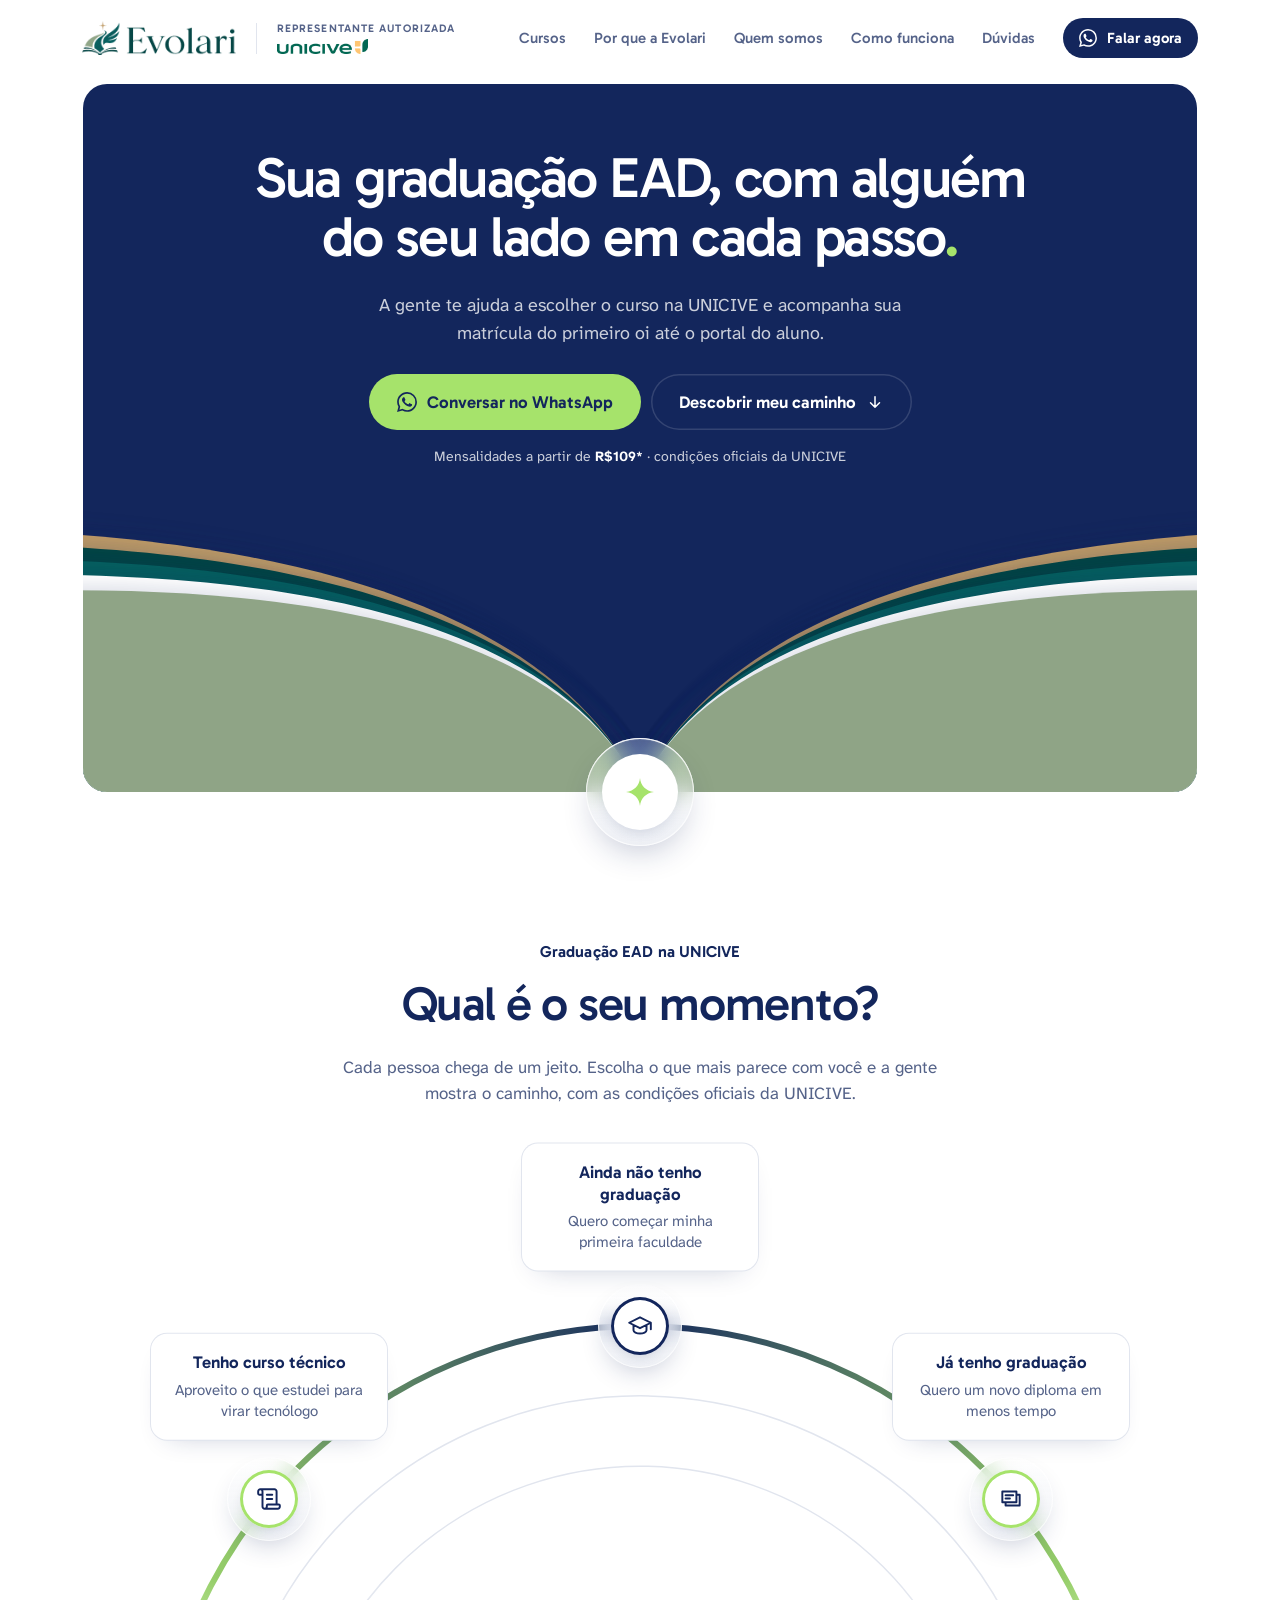
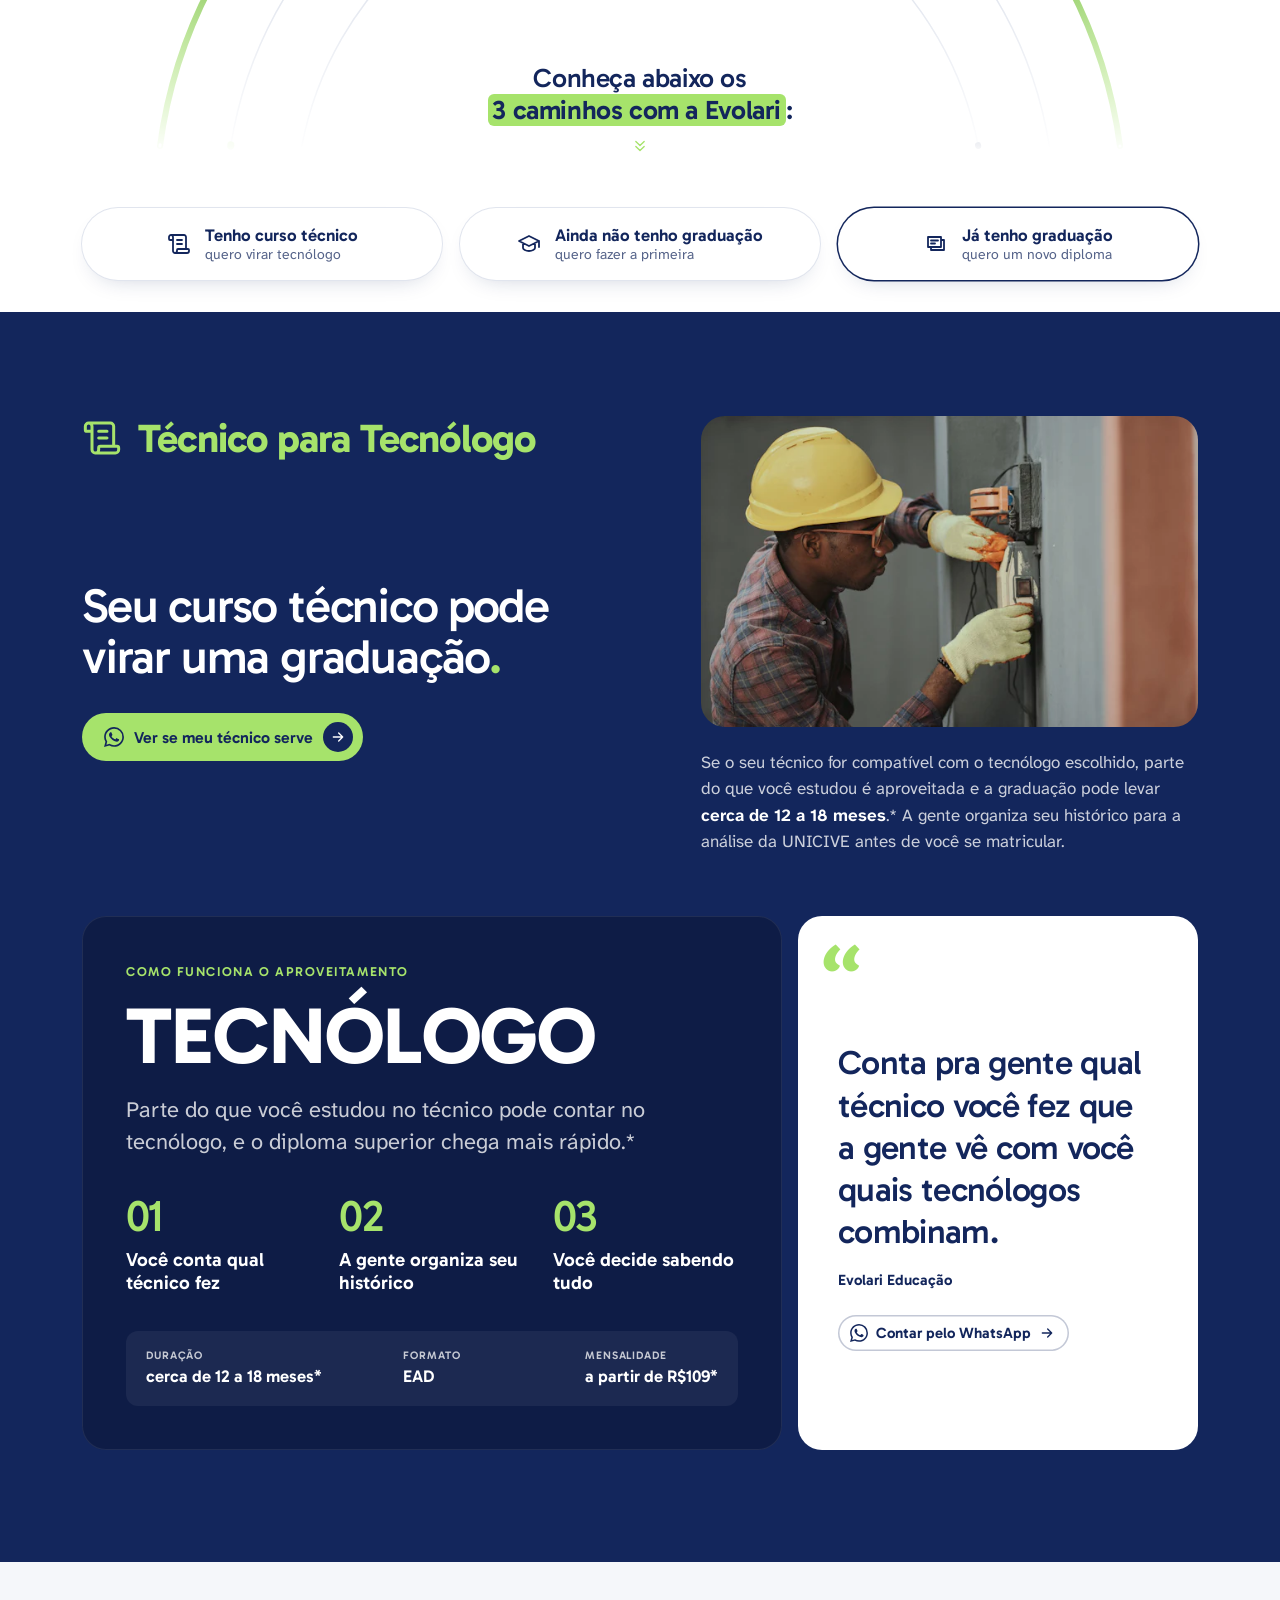
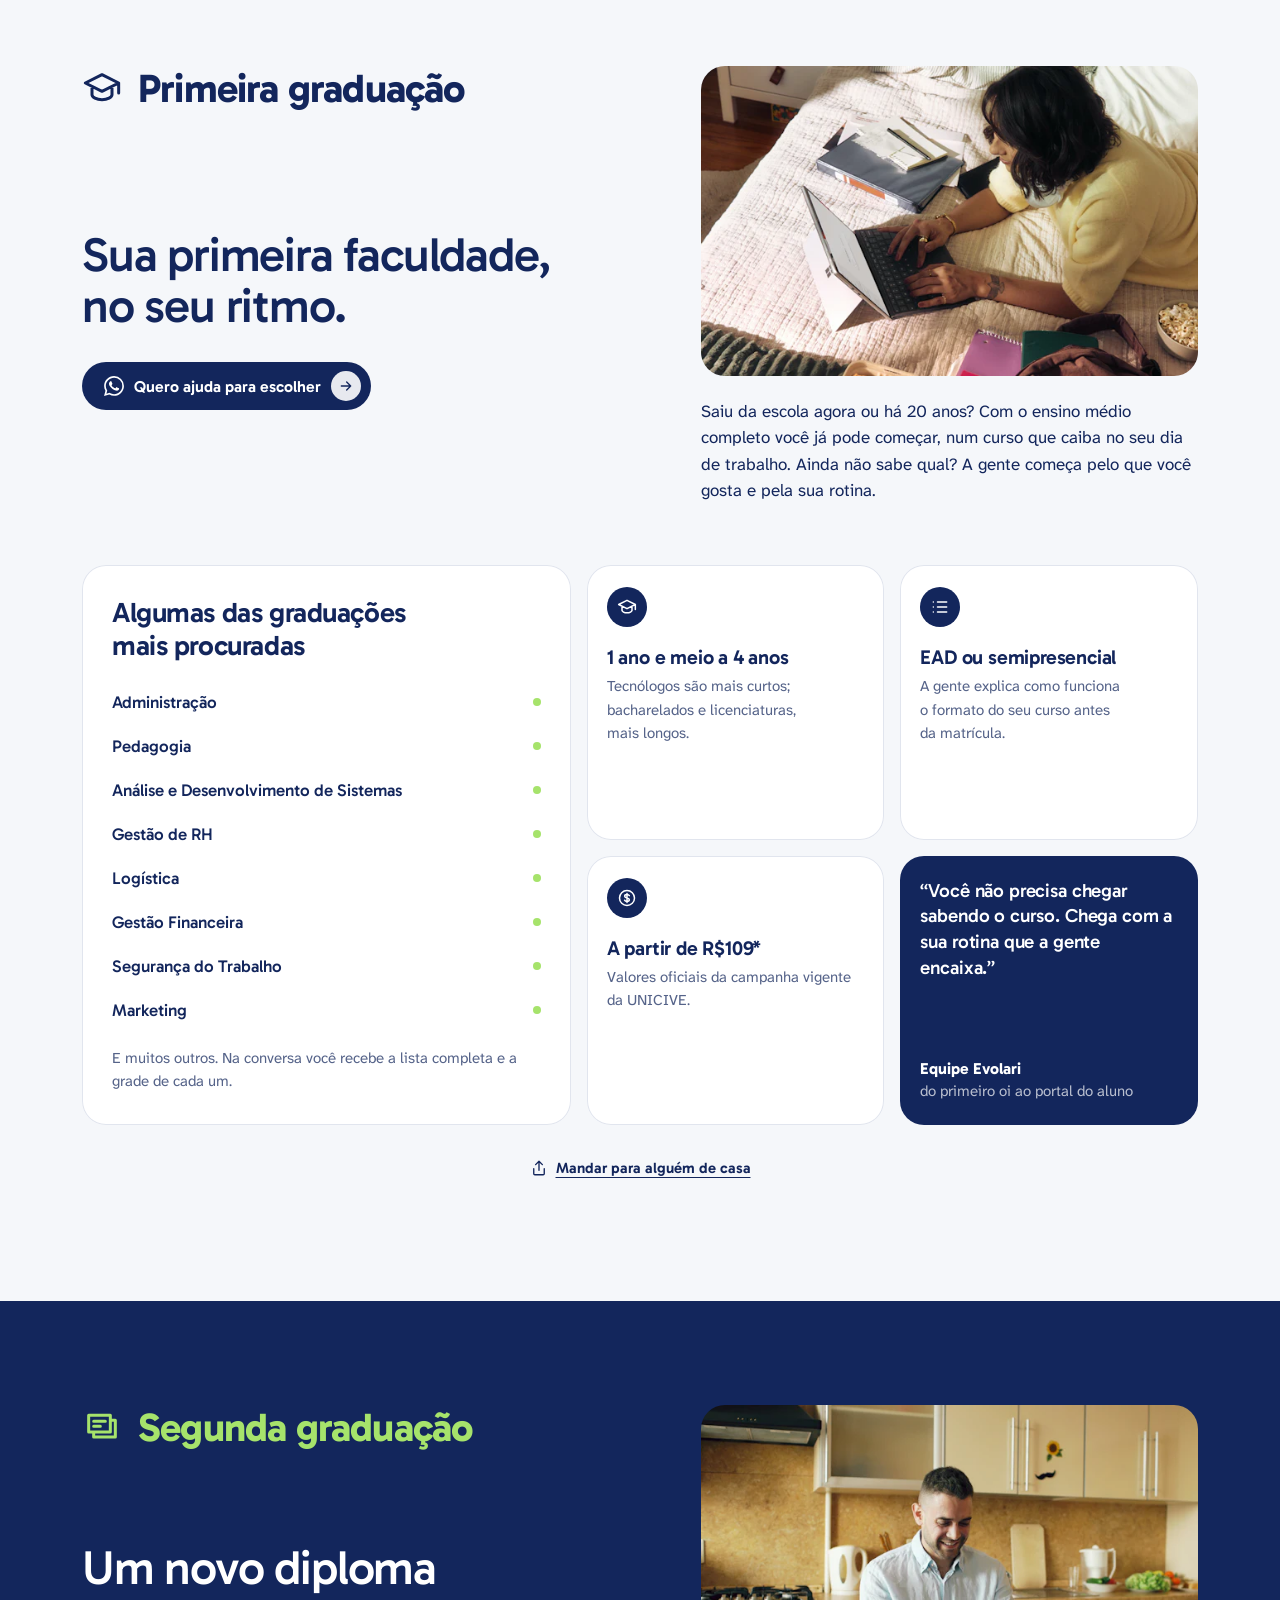
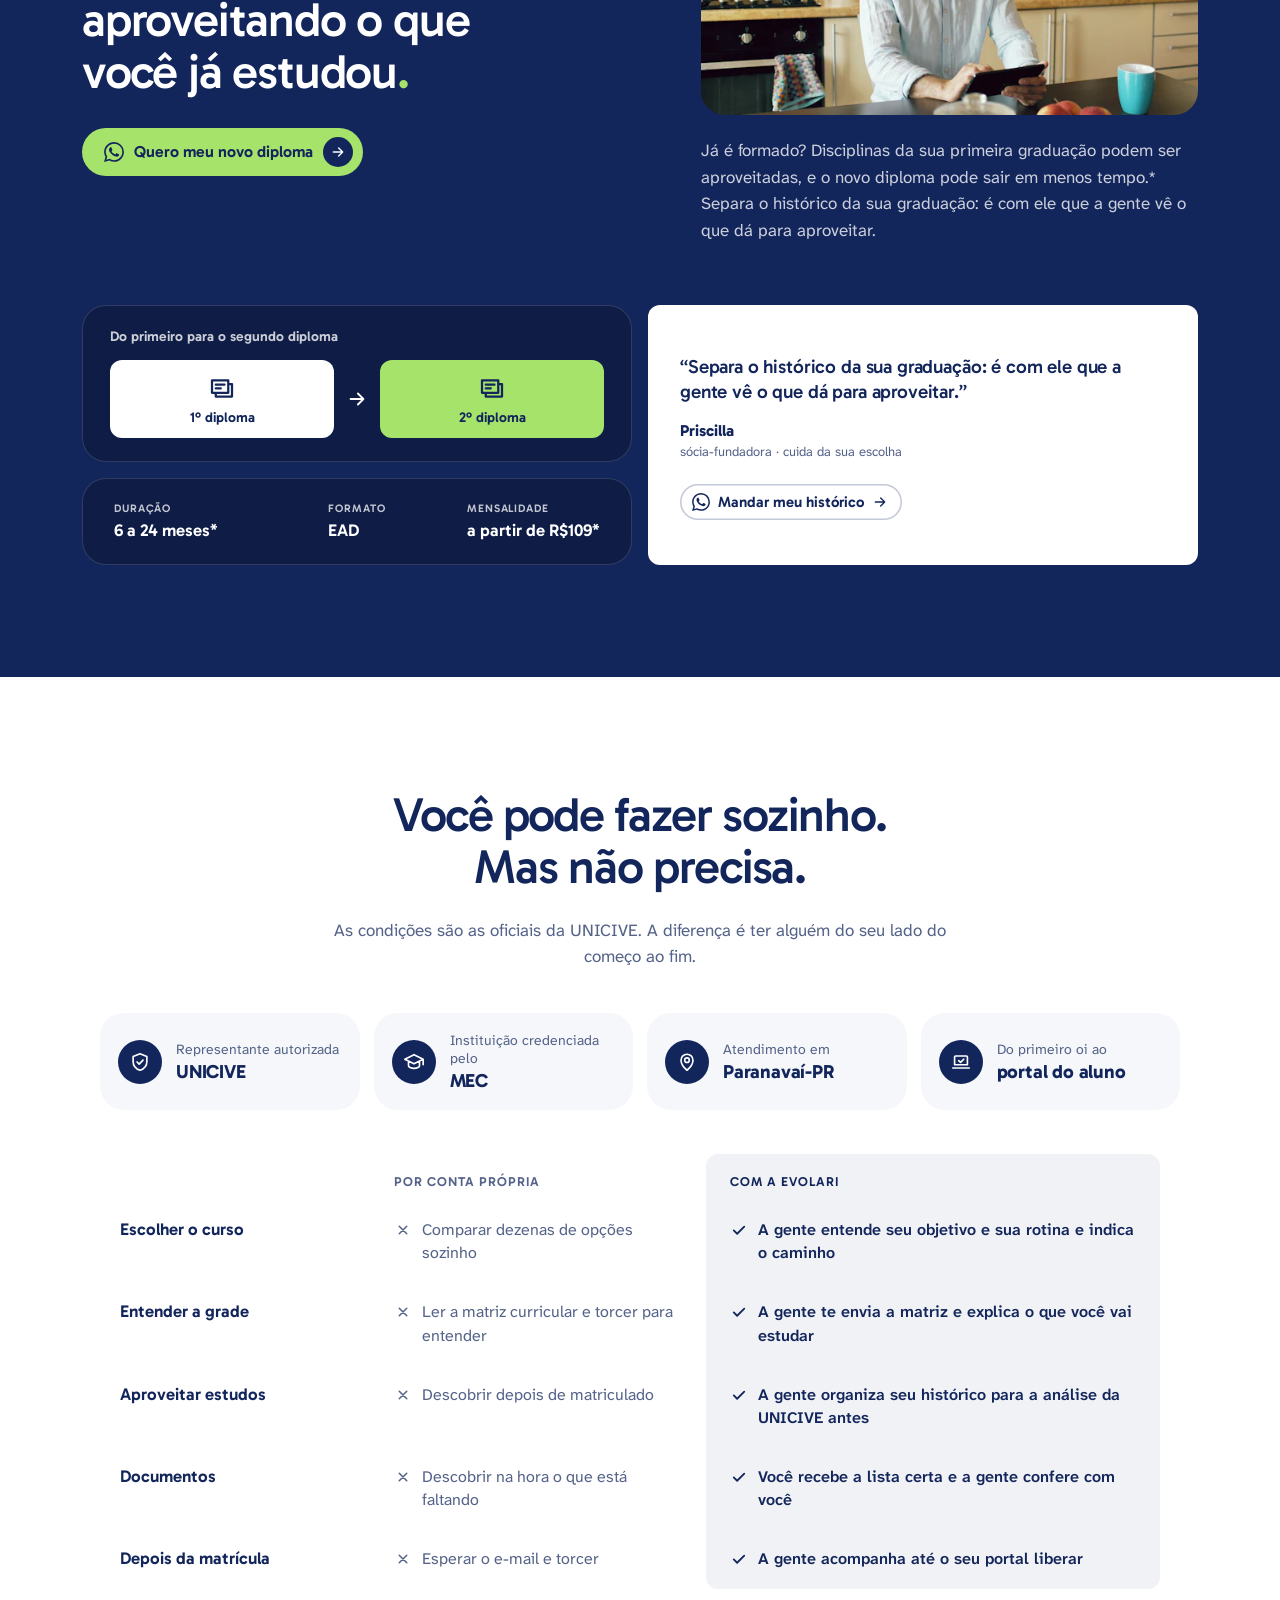
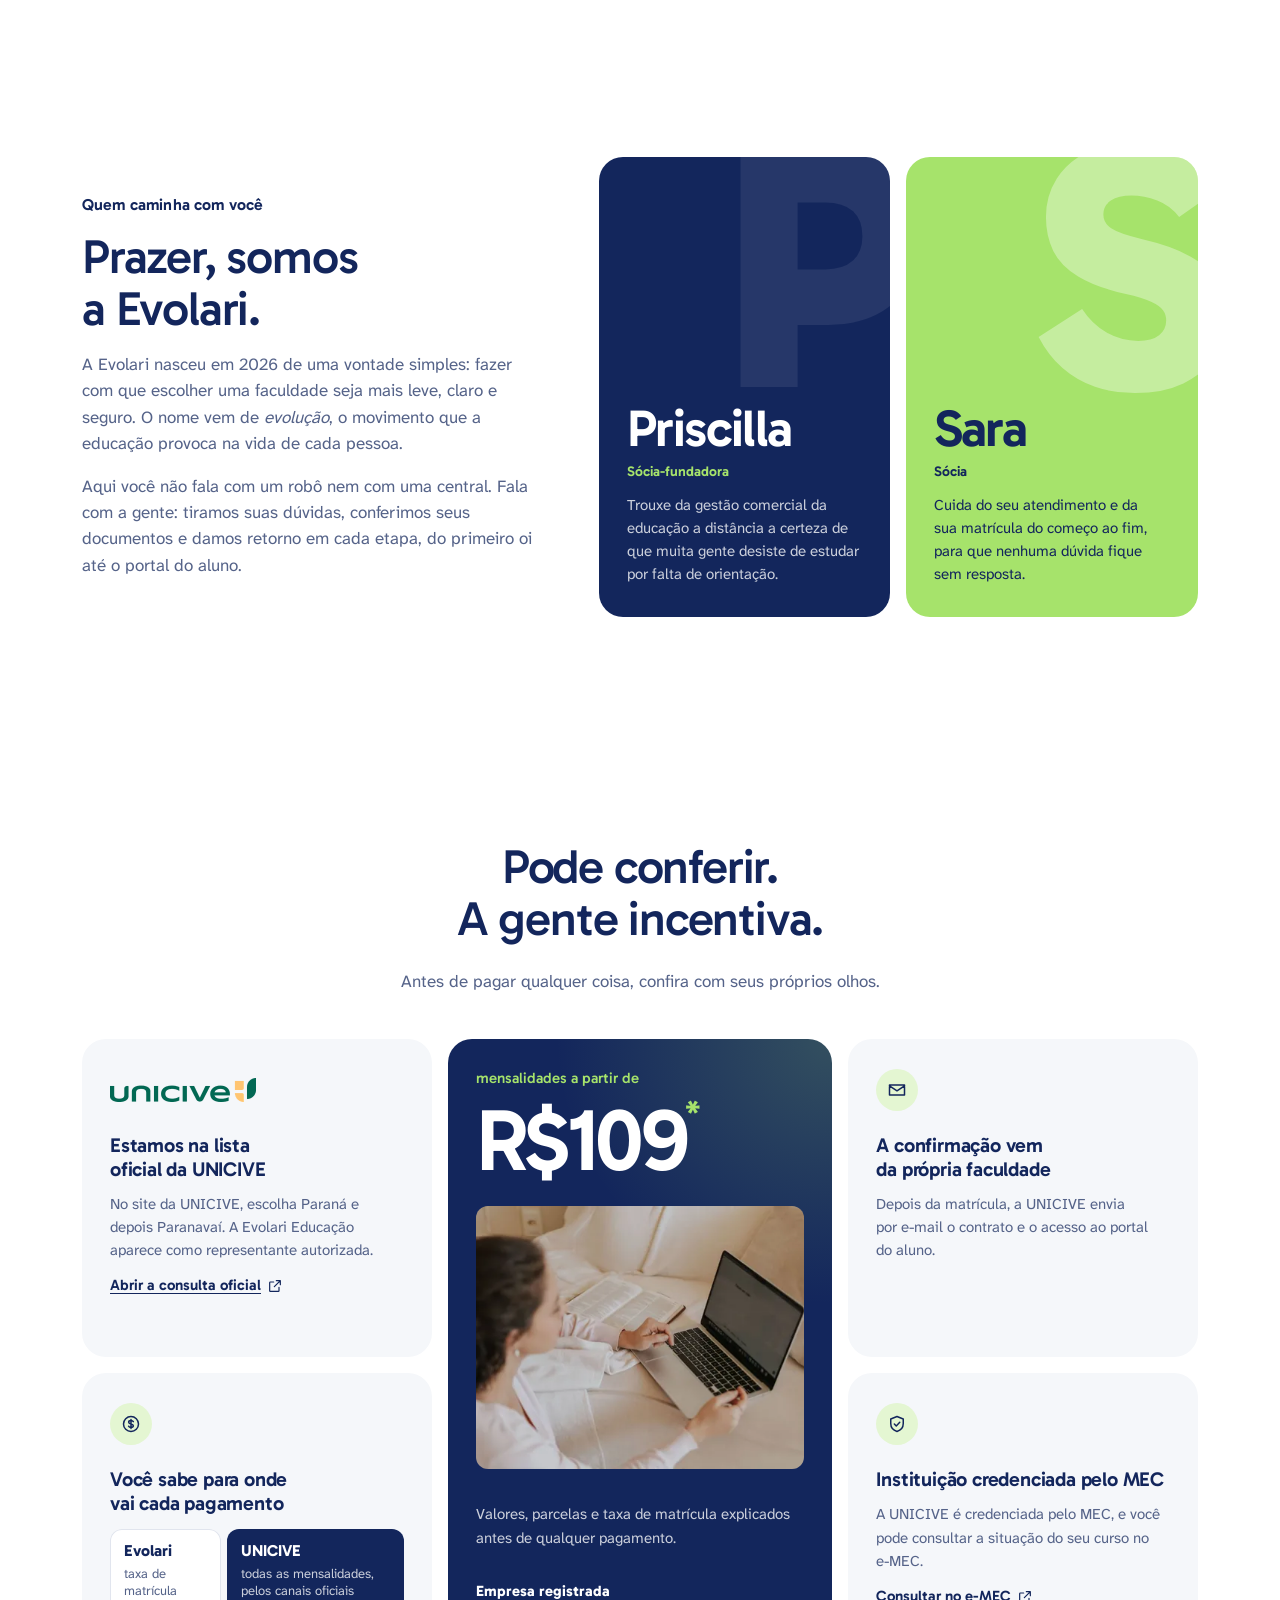
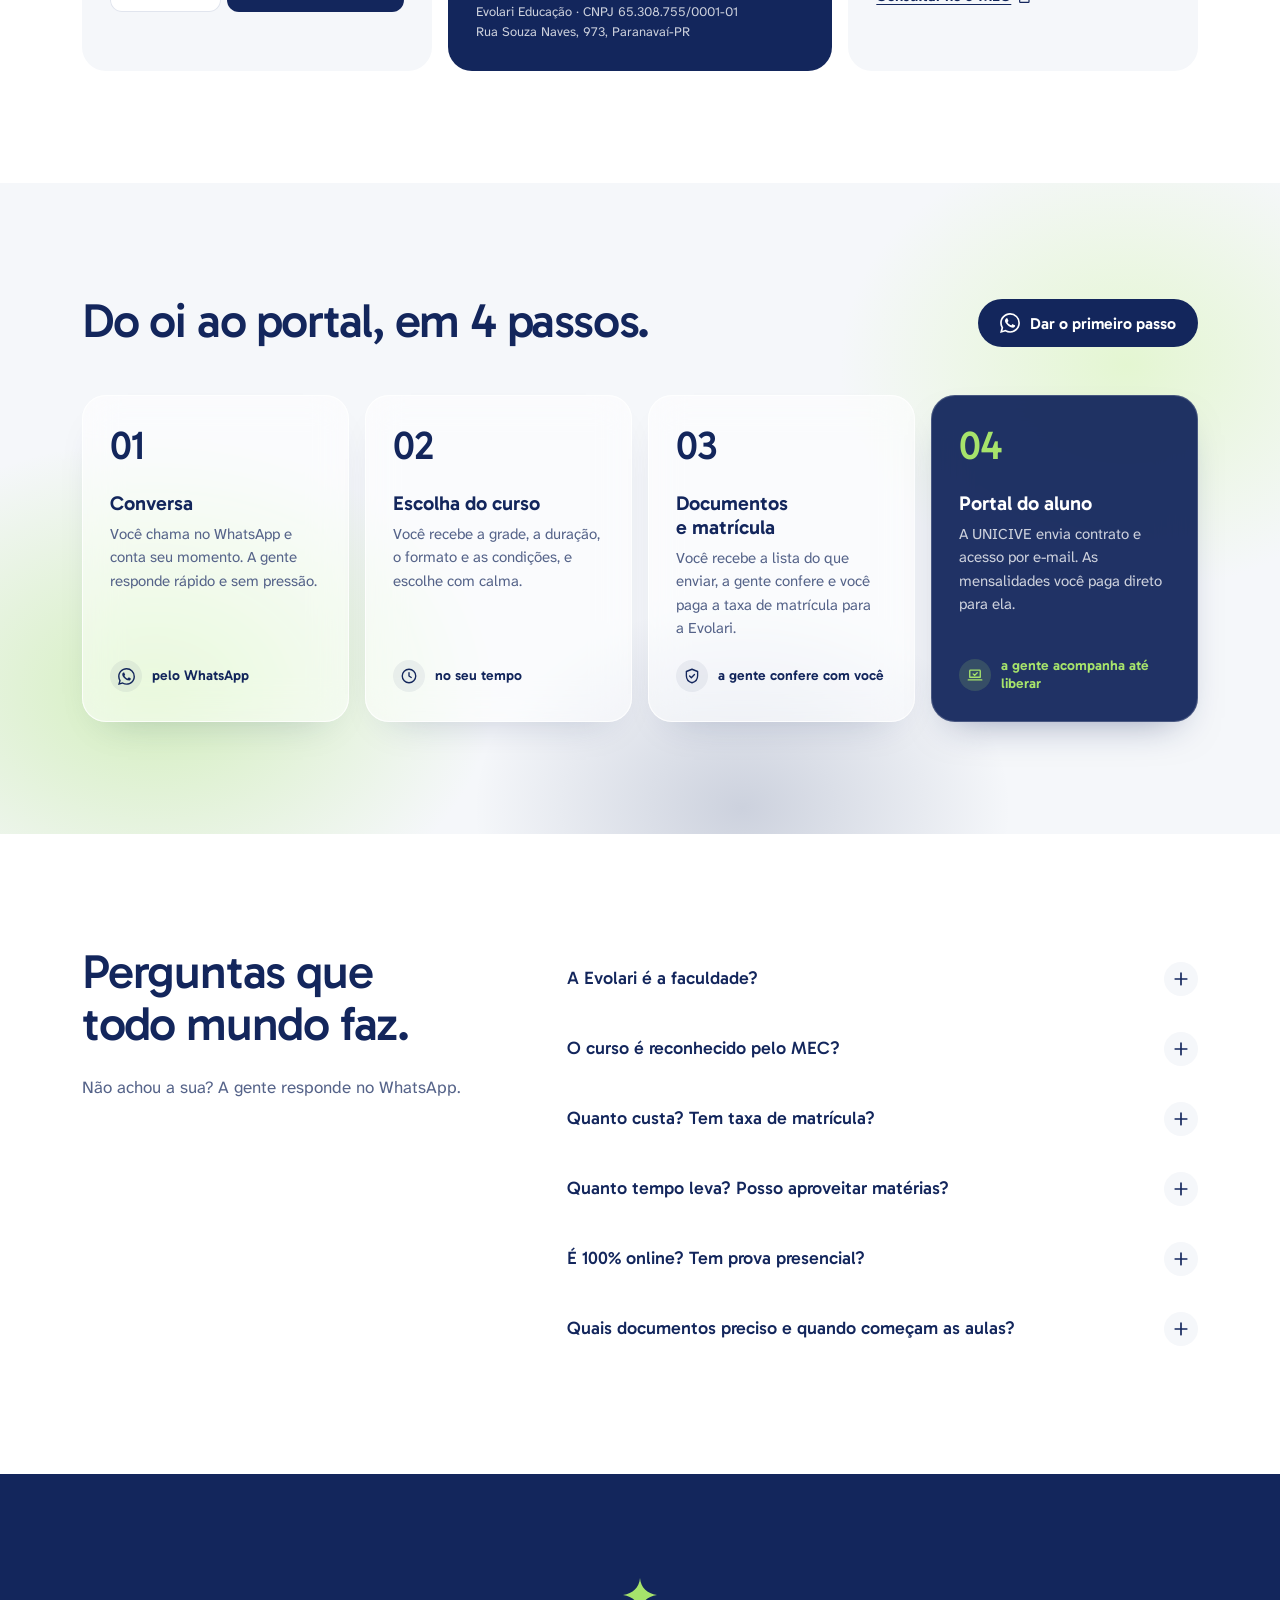
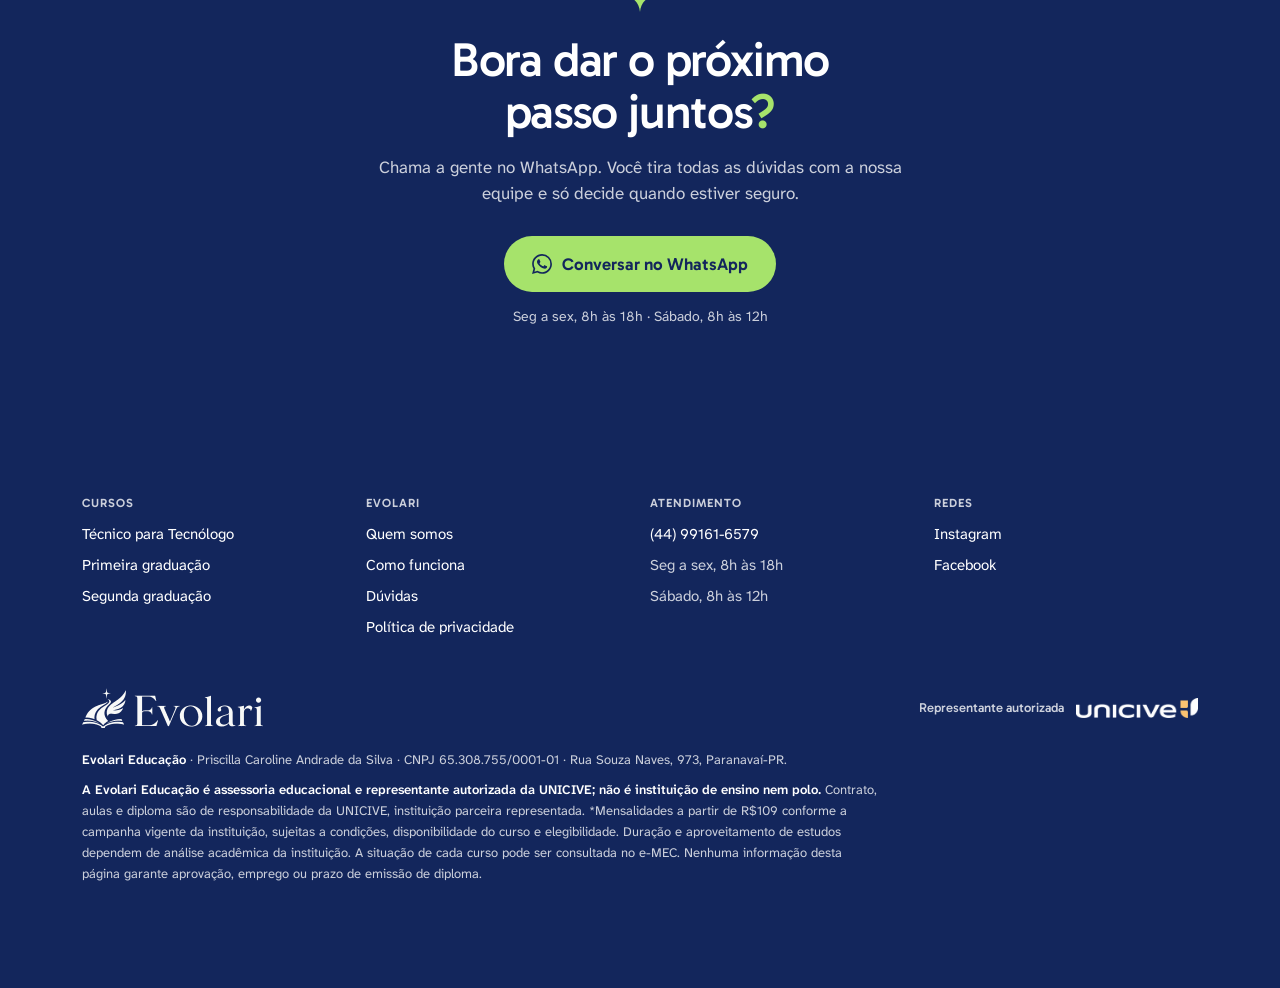
==== commit 62ad8262: "Abre o card de primeira graduação para qualquer idade Co-Authored-By: Claude Opus 5.5 <noreply@anthr" ====
--- a/index.html
+++ b/index.html
@@ -176,7 +176,7 @@
         <button type="button" class="arc__node n2" data-go="graduacao" tabindex="-1"><svg><use href="#i-cap"/></svg></button>
         <button type="button" class="arc__node n3" data-go="segunda" tabindex="-1"><svg><use href="#i-diploma"/></svg></button>
         <p class="arc__label l1"><b>Tenho curso técnico</b>Aproveito o que estudei para virar tecnólogo</p>
-        <p class="arc__label l2"><b>Terminei o ensino médio</b>Quero minha primeira graduação</p>
+        <p class="arc__label l2"><b>Ainda não tenho graduação</b>Quero começar minha primeira faculdade</p>
         <p class="arc__label l3"><b>Já tenho graduação</b>Quero um novo diploma em menos tempo</p>
         <div class="arc__center">
           <p>Conheça abaixo os<br><b>3 caminhos com a Evolari</b><i class="dot">:</i></p>
@@ -191,7 +191,7 @@
           <svg><use href="#i-scroll"/></svg><span><b>Tenho curso técnico</b>quero virar tecnólogo</span>
         </button>
         <button type="button" class="tab" data-choice="graduacao" aria-pressed="false" aria-controls="graduacao">
-          <svg><use href="#i-cap"/></svg><span><b>Terminei o ensino médio</b>primeira graduação</span>
+          <svg><use href="#i-cap"/></svg><span><b>Ainda não tenho graduação</b>quero fazer a primeira</span>
         </button>
         <button type="button" class="tab" data-choice="segunda" aria-pressed="false" aria-controls="segunda">
           <svg><use href="#i-diploma"/></svg><span><b>Já tenho graduação</b>quero um novo diploma</span>
@@ -256,7 +256,7 @@
         </div>
         <div class="band__side">
           <figure class="band__media rv"><img src="img/fotos/graduacao-900.webp" srcset="img/fotos/graduacao-600.webp 600w, img/fotos/graduacao-900.webp 900w, img/fotos/graduacao-1200.webp 1200w" sizes="(min-width: 1180px) 520px, (min-width: 720px) 44vw, calc(100vw - 32px)" width="900" height="563" alt="Jovem estudando no notebook sentada na cama, com livros e cadernos ao redor" loading="lazy" decoding="async"></figure>
-          <p class="band__text">Para quem terminou o ensino médio e precisa de um curso que caiba na rotina de trabalho, com flexibilidade e muitas opções. Ainda não sabe qual? A gente começa pelo que você gosta e pela sua rotina.</p>
+          <p class="band__text">Saiu da escola agora ou há 20 anos? Com o ensino médio completo você já pode começar, num curso que caiba no seu dia de trabalho. Ainda não sabe qual? A gente começa pelo que você gosta e pela sua rotina.</p>
         </div>
       </div>
 
--- a/styles.css
+++ b/styles.css
@@ -1 +1 @@
-@font-face{font-family:Gabarito;src:url(fonts/gabarito-latin-wght-normal.woff2) format("woff2-variations");font-weight:400 900;font-display:swap}@font-face{font-family:Evolari Texto;src:url(fonts/evolari-texto-wght.woff2) format("woff2-variations");font-weight:200 800;font-display:swap}:root{--color-bg: #F5F7FA;--color-surface: #FFFFFF;--color-primary: #13265C;--color-primary-hover: #0E1C46;--color-accent: #A6E36B;--color-accent-hover: #95D65A;--color-text: #13265C;--color-text-muted: #556389;--color-border: #E1E5EE;--color-accent-soft: #E4F6D2;--color-on-primary: #FFFFFF;--color-on-accent: #13265C;--logo-gold: #C09C67;--logo-deep: #024544;--logo-teal: #055F5F;--logo-paper: #FFFFFF;--logo-sage: #8FA486;--on-primary-muted: color-mix(in srgb, var(--color-on-primary) 78%, transparent);--on-primary-line: color-mix(in srgb, var(--color-on-primary) 14%, transparent);--on-primary-wash: color-mix(in srgb, var(--color-on-primary) 7%, transparent);--primary-wash: color-mix(in srgb, var(--color-primary) 6%, transparent);--shadow: color-mix(in srgb, var(--color-primary) 30%, transparent);--shadow-soft: color-mix(in srgb, var(--color-primary) 16%, transparent);--f-d: "Gabarito", ui-sans-serif, system-ui, sans-serif;--f-b: "Evolari Texto", ui-sans-serif, system-ui, sans-serif;--top-h: 64px;--hub: 88px;--book-side: var(--gut);--hub-ring: 13px;--gut: 16px;--max: 1180px;--r: 20px;--r-s: 12px;--ease: cubic-bezier(.16, 1, .3, 1);color-scheme:light}*,*:before,*:after{box-sizing:border-box}html{-webkit-text-size-adjust:100%;scroll-padding-top:calc(var(--top-h) + 8px);scroll-behavior:smooth}body{margin:0;background:var(--color-surface);color:var(--color-text);font:400 1.0625rem/1.55 var(--f-b);-webkit-font-smoothing:antialiased;overflow-x:clip}::selection{background:var(--color-primary);color:var(--color-on-primary)}img,svg{display:block;max-width:100%}a{color:inherit;text-underline-offset:.2em;text-decoration-thickness:1px}b,strong{font-weight:700}h1,h2,h3{font-family:var(--f-d);margin:0;text-wrap:balance}p{margin:0;text-wrap:pretty}button{font:inherit;color:inherit}:focus-visible{outline:2px solid var(--color-primary);outline-offset:2px;border-radius:6px}.hero :focus-visible,.band--teal :focus-visible,.person--teal :focus-visible,.cell--feature :focus-visible,.tile--quote :focus-visible,.foot :focus-visible{outline-color:var(--color-accent)}.sr{position:absolute;width:1px;height:1px;overflow:hidden;clip-path:inset(50%);white-space:nowrap}.skip{position:fixed;left:12px;top:8px;z-index:100;padding:10px 14px;border-radius:999px;background:var(--color-text);color:var(--color-on-primary);font:600 .9375rem/1 var(--f-d);text-decoration:none;transform:translateY(-150%);transition:transform .2s}.skip:focus{transform:none}.wrap{max-width:var(--max);margin:0 auto;padding:0 var(--gut)}.dot{font-style:normal;color:var(--color-primary)}.hero .dot,.band--teal .dot{color:var(--color-accent)}.h2{font:500 clamp(1.875rem,1.3rem + 2.4vw,3rem)/1.08 var(--f-d);letter-spacing:-.025em}.center{text-align:center;margin-left:auto;margin-right:auto}.h2.center{max-width:22ch}.lead{margin-top:24px;max-width:56ch;color:var(--color-text-muted);font-size:1.0625rem}.eyebrow{margin-bottom:16px;text-align:center;font:600 1rem/1.25 var(--f-d);letter-spacing:.01em;color:var(--color-primary)}.eyebrow--left{text-align:left}.kicker{font:600 .875rem/1.2 var(--f-d);color:var(--color-text-muted)}.pill{display:inline-flex;align-items:center;justify-content:center;gap:10px;min-height:48px;padding:0 22px;border-radius:999px;border:0;font:600 1rem/1.2 var(--f-d);text-decoration:none;cursor:pointer;transition:background-color .2s,color .2s,transform .2s var(--ease),box-shadow .2s}.pill>svg{width:20px;height:20px;flex:none}.pill:active{transform:translateY(1px)}.pill--lg{min-height:56px;padding:0 28px;font-size:1.0625rem}.pill--teal{background:var(--color-primary);color:var(--color-on-primary)}.pill--teal:hover{background:var(--color-primary-hover)}.pill--ink{background:var(--color-text);color:var(--color-on-primary)}.pill--ink:hover{background:var(--color-primary-hover)}.pill--gold{background:var(--color-accent);color:var(--color-on-accent)}.pill--gold:hover{background:var(--color-accent-hover)}.pill--ghost{background:transparent;color:var(--color-text);box-shadow:inset 0 0 0 1.5px var(--color-border)}.pill--ghost:hover{box-shadow:inset 0 0 0 1.5px var(--color-text)}.pill--ghost svg{width:18px;height:18px;transition:transform .25s var(--ease)}.pill--ghost:hover svg{transform:translateY(3px)}.hero .pill--ghost{color:var(--color-on-primary);box-shadow:inset 0 0 0 1.5px var(--on-primary-line)}.hero .pill--ghost:hover{box-shadow:inset 0 0 0 1.5px var(--color-on-primary)}.pill__go{display:grid;place-items:center;width:30px;height:30px;margin-right:-12px;border-radius:50%;background:color-mix(in srgb,var(--color-surface) 90%,transparent);color:var(--color-text);transition:transform .25s var(--ease)}.pill__go svg{width:16px;height:16px}.pill--gold .pill__go{background:var(--color-primary);color:var(--color-on-primary)}.pill:hover .pill__go{transform:translate(3px)}.top{position:sticky;top:0;z-index:30;background:color-mix(in srgb,var(--color-surface) 92%,transparent);-webkit-backdrop-filter:saturate(1.4) blur(12px);backdrop-filter:saturate(1.4) blur(12px)}.top{transition:box-shadow .25s,background-color .25s}.top.is-stuck{box-shadow:0 1px 0 var(--color-border)}.top__in{position:relative;max-width:var(--max);height:var(--top-h);margin:0 auto;padding:0 var(--gut);display:flex;align-items:center;gap:10px}.top__id{display:flex;align-items:center;gap:20px;min-width:0}.top__brand{flex:none}.top__brand img{height:26px;width:auto}.top__seal{display:none;gap:5px;justify-items:start;padding-left:20px;border-left:1px solid var(--color-border);text-decoration:none;font:600 .625rem/1 var(--f-d);letter-spacing:.1em;text-transform:uppercase;color:var(--color-text-muted)}.top__seal img{width:auto;height:15px}.top__nav{font:500 .9375rem/1 var(--f-d)}.top__nav>a{text-decoration:none;color:var(--color-text-muted);transition:color .2s}.top__nav>a:hover{color:var(--color-text)}.top__cta{flex:none;margin-left:auto;min-height:40px;padding:0 16px;font-size:.9375rem}.top__cta svg{width:18px;height:18px}.top__burger{flex:none;position:relative;width:44px;height:44px;margin-right:-8px;padding:0;border:0;border-radius:50%;background:none;color:var(--color-text);cursor:pointer;transition:background-color .2s}.top__burger:hover{background:var(--color-bg)}.top__burger span{position:absolute;left:12px;top:calc(50% - 1px);width:20px;height:2px;border-radius:2px;background:currentColor;transition:transform .4s var(--ease),opacity .2s}.top__burger span:nth-child(1){transform:translateY(-6px)}.top__burger span:nth-child(3){transform:translateY(6px)}.top__burger[aria-expanded=true] span:nth-child(1){transform:rotate(45deg)}.top__burger[aria-expanded=true] span:nth-child(2){opacity:0;transform:scaleX(.2)}.top__burger[aria-expanded=true] span:nth-child(3){transform:rotate(-45deg)}@media (max-width: 999px){.top__nav{position:absolute;top:100%;left:0;right:0;display:grid;max-height:calc(100dvh - var(--top-h));overflow-y:auto;overscroll-behavior:contain;padding:4px var(--gut) 24px;border-radius:0 0 var(--r) var(--r);background:var(--color-surface);box-shadow:0 1px 0 var(--color-border) inset,0 28px 48px -28px var(--shadow);font-size:1.25rem;opacity:0;visibility:hidden;transform:translateY(-10px)}.menu-open .top__nav{opacity:1;visibility:visible;transform:none}.menu-anim .top__nav{transition:opacity .25s var(--ease),transform .4s var(--ease),visibility 0s .4s}.menu-anim.menu-open .top__nav{transition:opacity .25s var(--ease),transform .4s var(--ease)}.top__nav>a{padding:18px 0;border-bottom:1px solid var(--color-border);color:var(--color-text)}.menu-open .top__nav>a,.menu-open .top__menu-foot{animation:menu-in .45s var(--ease) both}.menu-open .top__nav>a:nth-child(2){animation-delay:.03s}.menu-open .top__nav>a:nth-child(3){animation-delay:.06s}.menu-open .top__nav>a:nth-child(4){animation-delay:.09s}.menu-open .top__nav>a:nth-child(5){animation-delay:.12s}.menu-open .top__menu-foot{animation-delay:.16s}.top__menu-foot{display:grid;gap:18px;margin-top:22px}.top__menu-seal{display:grid;gap:6px;justify-items:start;text-decoration:none;font:600 .6875rem/1 var(--f-d);letter-spacing:.1em;text-transform:uppercase;color:var(--color-text-muted)}.top__menu-seal img{width:auto;height:18px}.menu-open .top{background:var(--color-surface);box-shadow:none}.top__burger{order:-1;margin:0 2px 0 -10px}}@keyframes menu-in{0%{opacity:0;transform:translateY(-6px)}}.scrim{position:fixed;inset:0;z-index:29;background:color-mix(in srgb,var(--color-primary) 38%,transparent);opacity:0;pointer-events:none;transition:opacity .3s var(--ease)}.menu-open .scrim{opacity:1;pointer-events:auto}html.menu-open{overflow:hidden}.menu-open .float{opacity:0;pointer-events:none}@media (max-width: 359px){.top__cta{width:40px;padding:0}.top__cta span{position:absolute;width:1px;height:1px;overflow:hidden;clip-path:inset(50%);white-space:nowrap}}.hero{position:relative;isolation:isolate;padding:48px var(--gut) 0;text-align:center}.hero__copy{position:relative;z-index:1;display:grid;justify-items:center;max-width:1120px;margin:0 auto}.hero__title{font-weight:500;font-size:clamp(2.125rem,1.3rem + 3.4vw,3.875rem);line-height:1.04;letter-spacing:-.032em;max-width:18ch}.hero__copy{color:var(--color-on-primary)}.hero__lead{margin-top:26px;max-width:46ch;color:var(--on-primary-muted);font-size:1.125rem}.hero__meta{margin-top:16px;font-size:.875rem;color:var(--on-primary-muted)}.hero__meta b{color:var(--color-on-primary)}.hero__actions{display:grid;gap:10px;margin-top:26px;width:min(100% - 32px,340px)}@media (max-width: 719px){.hero__actions .pill--lg{min-height:52px;padding:0 22px;font-size:1rem}}.motion .hero__copy>*{animation:rise-late .8s var(--ease) 3s both}.motion .hero.is-open .hero__copy>*{animation:rise .8s var(--ease) both}.motion .hero.is-open .hero__copy>:nth-child(2){animation-delay:.1s}.motion .hero.is-open .hero__copy>:nth-child(3){animation-delay:.18s}.motion .hero.is-open .hero__copy>:nth-child(4){animation-delay:.26s}@keyframes rise{0%{opacity:0;transform:translateY(14px);filter:blur(6px)}}@keyframes rise-late{0%{opacity:0;transform:translateY(14px);filter:blur(6px)}}.book{position:absolute;z-index:0;top:8px;bottom:calc(var(--hub) / 2);left:0;right:0;width:calc(100% - 2 * var(--book-side));max-width:1416px;margin:0 auto;border-radius:var(--r);overflow:hidden;pointer-events:none;background:var(--color-primary)}.motion .book:not(.is-ready){background:var(--logo-sage)}.book__svg{width:100%;height:100%}.book__svg path{shape-rendering:geometricPrecision}.book__svg path{filter:drop-shadow(0 -4px 10px color-mix(in srgb,var(--color-primary) 0%,transparent));transition:filter .8s}.book.is-done .book__svg path{filter:drop-shadow(0 -4px 10px color-mix(in srgb,var(--color-primary) 16%,transparent))}.stage{height:190px;margin-top:28px}.hub{position:relative;z-index:4;display:grid;place-items:center;width:var(--hub);height:var(--hub);margin:calc(var(--hub) / -2) auto 0;border-radius:50%;background:linear-gradient(180deg,color-mix(in srgb,var(--color-surface) 28%,transparent),color-mix(in srgb,var(--color-border) 55%,transparent));-webkit-backdrop-filter:blur(12px) saturate(1.5);backdrop-filter:blur(12px) saturate(1.5);box-shadow:inset 0 0 0 1px color-mix(in srgb,var(--color-surface) 70%,transparent),inset 0 1px 1px color-mix(in srgb,var(--color-surface) 90%,transparent),0 14px 34px -12px color-mix(in srgb,var(--color-primary) 30%,transparent)}.hub:before{content:"";position:absolute;z-index:-1;inset:var(--hub-ring);border-radius:50%;background:var(--color-surface);box-shadow:0 6px 16px -6px color-mix(in srgb,var(--color-primary) 22%,transparent)}.hub svg{width:24px;height:24px;color:var(--color-accent)}.motion .hub,.motion .hub svg{opacity:0}.motion .hero.is-open .hub{opacity:1;animation:hub-in .7s var(--ease) .2s both}.motion .hero.is-open .hub svg{opacity:1;animation:star-in .8s var(--ease) .35s both}@keyframes hub-in{0%{transform:scale(.2);opacity:0}}@keyframes star-in{0%{transform:rotate(-120deg) scale(.3);opacity:0}}.sec{padding:80px 0}.sec--tight{padding-top:40px}.sec--soft{background:var(--color-bg)}.moment{padding-top:72px;padding-bottom:0}.arc{position:relative;max-width:1000px;margin:36px auto 0;aspect-ratio:1000 / 470}.arc__svg{position:absolute;inset:0;width:100%;height:100%;overflow:visible}.arc__svg path{fill:none;stroke-linecap:round}.arc__ring{stroke:var(--color-border);stroke-width:1.5}.arc__track{stroke:var(--color-border);stroke-width:2}.arc__line{stroke:url(#arc-g);stroke-width:6}.arc-g__a{stop-color:var(--color-accent)}.arc-g__b{stop-color:var(--color-primary)}.motion .arc__line{stroke-dasharray:1 1;stroke-dashoffset:1;transition:stroke-dashoffset 1.8s var(--ease) .1s}.motion .arc.is-in .arc__line{stroke-dashoffset:0}.arc__orbit{display:none;stroke-dasharray:.001 .999}.motion .arc__orbit{display:block;opacity:0;transition:opacity .8s 1.8s}.motion .arc.is-in .arc__orbit{opacity:1;animation:orbit 11s linear infinite}.arc__orbit--1{stroke:var(--color-accent);stroke-width:7}.arc__orbit--2{stroke:var(--color-primary);stroke-width:6}.arc__orbit--3{stroke:var(--color-surface);stroke-width:3}.motion .arc.is-in .arc__orbit--2{animation-duration:15s;animation-delay:-6s}.motion .arc.is-in .arc__orbit--3{animation-duration:8s;animation-delay:-3s}@keyframes orbit{to{stroke-dashoffset:-1}}.arc.is-off .arc__orbit,.arc.is-off .arc__center svg{animation-play-state:paused}.arc__node{--node: 66px;--node-ring: 10px;position:absolute;z-index:2;display:grid;place-items:center;width:var(--node);height:var(--node);margin:calc(var(--node) / -2) 0 0 calc(var(--node) / -2);padding:0;border-radius:50%;border:0;cursor:pointer;background:linear-gradient(180deg,color-mix(in srgb,var(--color-surface) 28%,transparent),color-mix(in srgb,var(--color-border) 55%,transparent));-webkit-backdrop-filter:blur(10px) saturate(1.5);backdrop-filter:blur(10px) saturate(1.5);box-shadow:inset 0 0 0 1px color-mix(in srgb,var(--color-surface) 70%,transparent),inset 0 1px 1px color-mix(in srgb,var(--color-surface) 90%,transparent),0 12px 28px -12px color-mix(in srgb,var(--color-primary) 30%,transparent);transition:transform .3s var(--ease)}.arc__node:before{content:"";position:absolute;z-index:-1;inset:var(--node-ring);border-radius:50%;background:var(--color-surface);box-shadow:inset 0 0 0 3px currentColor,0 6px 14px -6px color-mix(in srgb,var(--color-primary) 22%,transparent)}.arc__node svg{width:22px;height:22px}.arc__node:hover{transform:scale(1.08)}.n1{left:12.9%;top:45.3%;color:var(--color-accent)}.n1 svg{color:var(--color-text)}.n2{left:50%;top:8.5%;color:var(--color-primary)}.n3{left:87.1%;top:45.3%;color:var(--color-accent)}.n3 svg{color:var(--color-text)}.arc__label{display:none;position:absolute;z-index:3;width:236px;padding:18px 20px;border-radius:16px;background:var(--color-surface);box-shadow:0 0 0 1px var(--color-border),0 12px 28px -18px color-mix(in srgb,var(--color-primary) 30%,transparent);font-size:.9375rem;line-height:1.4;color:var(--color-text-muted);text-align:center}.arc__label b{display:block;margin-bottom:6px;font:600 1.0625rem/1.25 var(--f-d);color:var(--color-text)}.l1{left:12.9%;top:45.3%;transform:translate(-50%,calc(-100% - 60px))}.l2{left:50%;top:8.5%;transform:translate(-50%,calc(-100% - 56px))}.l3{left:87.1%;top:45.3%;transform:translate(-50%,calc(-100% - 60px))}.arc__center{position:absolute;left:50%;bottom:0;transform:translate(-50%);display:grid;justify-items:center;gap:10px;width:56%;text-align:center}.arc__center p{font:500 clamp(.9375rem,.7rem + 1.2vw,1.875rem)/1.2 var(--f-d);letter-spacing:-.015em}.arc__center b{font-weight:600;color:var(--color-on-accent);background:var(--color-accent);padding:0 .18em;border-radius:6px;-webkit-box-decoration-break:clone;box-decoration-break:clone}.arc__center svg{width:20px;height:20px;color:var(--color-accent);animation:bob 2s ease-in-out infinite}@keyframes bob{50%{transform:translateY(5px)}}.motion .arc__node,.motion .arc__label{opacity:0;transition:opacity .5s,transform .6s var(--ease)}.motion .arc.is-in .arc__node,.motion .arc.is-in .arc__label{opacity:1}.motion .arc.is-in .n1,.motion .arc.is-in .l1{transition-delay:.35s}.motion .arc.is-in .n2,.motion .arc.is-in .l2{transition-delay:.9s}.motion .arc.is-in .n3,.motion .arc.is-in .l3{transition-delay:1.45s}@media (max-width: 767px){.arc{aspect-ratio:auto;display:flex;flex-direction:column;align-items:center;margin-top:32px}.arc__svg{display:none}.arc__label,.arc__node,.arc__center{position:relative;left:auto;top:auto;transform:none}.arc__label{display:block;width:min(100%,320px);margin:0}.arc__node{margin:22px 0}.l1{order:1}.n1{order:2}.l2{order:3}.n2{order:4}.l3{order:5}.n3{order:6}.arc__center{order:7;width:100%;margin-top:10px}.arc__center p{font-size:1.25rem}.arc__label:before,.arc__label:after{content:"";position:absolute;left:50%;width:4px;margin-left:-2px;border-radius:2px}.arc__label:after{top:100%;height:22px}.arc__label:before{bottom:100%;height:22px}.l1:before{display:none}.l1:after{background:var(--color-accent)}.l2:before{background:linear-gradient(var(--color-accent),var(--color-primary))}.l2:after{background:var(--color-primary)}.l3:before{background:linear-gradient(var(--color-primary),var(--color-accent))}.l3:after{background:var(--color-accent)}.motion .arc__label,.motion .arc__node{transform:translateY(10px)}.motion .arc.is-in .arc__label,.motion .arc.is-in .arc__node{transform:none}}@media (max-width: 1023px){.guide__steps{gap:18px}.guide__steps li{display:flex;align-items:center;gap:20px}.guide__n{flex:none;width:1.3em;margin:0;font-size:2.25rem}}.tabs{margin-top:36px}.tabs__in{max-width:var(--max);margin:0 auto;padding:16px var(--gut) 32px;display:grid;gap:12px}.tab{display:flex;align-items:center;justify-content:center;gap:14px;min-height:72px;padding:12px 24px;border-radius:999px;border:0;cursor:pointer;background:var(--color-surface);text-align:left;box-shadow:0 0 0 1px var(--color-border),0 10px 24px -14px color-mix(in srgb,var(--color-primary) 28%,transparent);transition:background-color .25s,color .25s,box-shadow .25s,transform .25s var(--ease)}.tab svg{width:24px;height:24px;flex:none;color:var(--color-primary);transition:color .25s}.tab span{display:grid;font-size:.875rem;line-height:1.25;color:var(--color-text-muted);transition:color .25s}.tab b{font:600 1.0625rem/1.25 var(--f-d);color:var(--color-text);transition:color .25s}.tab:hover,.tab:focus-visible{background:var(--color-primary);box-shadow:0 0 0 1px var(--color-primary),0 14px 28px -14px color-mix(in srgb,var(--color-primary) 55%,transparent);transform:translateY(-2px)}.tab:hover svg,.tab:hover b,.tab:focus-visible svg,.tab:focus-visible b{color:var(--color-on-primary)}.tab:hover span,.tab:focus-visible span{color:var(--on-primary-muted)}.tab[aria-pressed=true]:not(:hover):not(:focus-visible){box-shadow:0 0 0 1.5px var(--color-primary),0 10px 24px -14px color-mix(in srgb,var(--color-primary) 28%,transparent)}.band{padding:72px 0 80px}.band--teal{background:var(--color-primary);color:var(--color-on-primary)}.band--light{background:var(--color-bg);color:var(--color-text)}.band__head{display:grid;gap:22px;margin-bottom:40px}.band__head .h2{max-width:18ch;margin-bottom:30px}.band__tag{display:inline-flex;align-items:center;gap:.4em;margin-bottom:20px;font:700 clamp(1.75rem,1.2rem + 2vw,2.5rem)/1.1 var(--f-d);letter-spacing:-.02em}.band__tag svg{flex:none;width:1em;height:1em}.band--teal .band__tag{color:var(--color-accent)}.band__text{max-width:48ch;font-size:1.0625rem}.band__side{display:grid;gap:22px}.band__media{margin:0;aspect-ratio:16 / 10;border-radius:var(--r);overflow:hidden;background:var(--color-border)}.band__media img{width:100%;height:100%;object-fit:cover;transition:transform 1.4s var(--ease)}.motion .band__media.rv img{transform:scale(1.08)}.motion .band__media.rv.is-in img{transform:none}.band--teal .band__text{color:var(--on-primary-muted)}.band--teal .band__text b{color:var(--color-on-primary)}.morph{margin:14px 0 6px}.morph__w{display:inline-flex;position:relative;font:700 clamp(2.5rem,1.5rem + 4.4vw,5rem)/1 var(--f-d);letter-spacing:-.01em}.morph__w span{display:inline-block}.facts{display:grid;grid-template-columns:1fr auto 1fr;gap:16px;margin:24px 0 0}.facts div{padding-top:14px}.facts div:nth-child(2){justify-self:center}.facts div:nth-child(3){justify-self:end}.facts dt{font:600 .6875rem/1.2 var(--f-d);letter-spacing:.08em;text-transform:uppercase;opacity:.75}.facts dd{margin:4px 0 0;font:600 1.0625rem/1.25 var(--f-d)}@media (max-width: 1023px){.facts{display:flex;justify-content:space-between;gap:12px}.facts div{flex:0 1 auto}.facts dd{font-size:.9375rem}.guide__facts dd{max-width:5.75em}}.guide{display:grid;gap:36px;padding:32px 22px 24px;border-radius:var(--r);background:var(--color-primary-hover);box-shadow:inset 0 0 0 1px color-mix(in srgb,var(--color-surface) 8%,transparent)}.guide__kicker{font:600 .8125rem/1.2 var(--f-d);letter-spacing:.12em;text-transform:uppercase}.guide__kicker{color:var(--color-accent)}.guide .morph{margin:16px 0 18px}.guide__deck{max-width:40ch;font:400 clamp(1.125rem,1rem + .5vw,1.375rem)/1.45 var(--f-b);color:var(--on-primary-muted)}.guide__steps{list-style:none;margin:0;padding:0;display:grid;gap:26px;counter-reset:none}.guide__n{display:block;margin-bottom:10px;font:500 2.75rem/1 var(--f-d);letter-spacing:-.04em;color:var(--color-accent)}.guide__steps h4{margin:0;font:600 1.1875rem/1.25 var(--f-d);color:var(--color-on-primary)}.guide__facts{margin:0;padding:18px 20px;border-radius:var(--r-s);background:color-mix(in srgb,var(--color-surface) 6%,transparent)}.guide__facts div{padding-top:0}.duo{display:grid;gap:16px}.pull{position:relative;display:flex;flex-direction:column;justify-content:center;align-items:flex-start;margin:0;padding:64px 28px 36px;border-radius:var(--r);background:var(--color-surface);color:var(--color-text)}.pull:before{content:"\201c";position:absolute;top:18px;left:24px;font:700 5rem/1 var(--f-d);color:var(--color-accent)}.pull blockquote{margin:0;font:500 clamp(1.5rem,1.15rem + 1.2vw,2.125rem)/1.25 var(--f-d);letter-spacing:-.02em;text-wrap:balance}.pull__by{margin-top:18px;font:600 .9375rem/1.2 var(--f-d);color:var(--color-primary)}.pull__wa{display:inline-flex;align-items:center;gap:8px;margin-top:26px;padding:9px 14px 9px 12px;border-radius:999px;font:600 .9375rem/1.2 var(--f-d);color:var(--color-primary);text-decoration:none;box-shadow:inset 0 0 0 1.5px color-mix(in srgb,var(--color-primary) 25%,transparent);transition:box-shadow .2s,background-color .2s,color .2s}.pull__wa svg{width:18px;height:18px;flex:none}.pull__wa .pull__go{width:16px;height:16px;transition:transform .25s var(--ease)}.pull__wa:hover{background:var(--color-primary);color:var(--color-on-primary);box-shadow:inset 0 0 0 1.5px var(--color-primary)}.pull__wa:hover .pull__go{transform:translate(3px)}.motion .guide.rv .guide__steps li{opacity:0;transform:translateY(14px);transition:opacity .6s,transform .8s var(--ease)}.motion .guide.is-in .guide__steps li{opacity:1;transform:none}.motion .guide.is-in .guide__steps li:nth-child(2){transition-delay:.15s}.motion .guide.is-in .guide__steps li:nth-child(3){transition-delay:.3s}.trio{display:grid;gap:16px}.trio__card{margin:0;padding:24px 22px;border-radius:var(--r);background:var(--color-primary-hover);box-shadow:inset 0 0 0 1px var(--on-primary-line)}.trio__diplomas .kicker{color:var(--on-primary-muted)}.trio__diplomas .stack{margin:14px 0 0;gap:12px}.trio__diplomas .stack__d{flex:1 1 0;width:auto;min-width:0;padding:14px 8px 12px;gap:6px;font-size:.875rem}.trio__diplomas .stack__d svg{width:30px;height:30px}.trio__diplomas .stack__arrow{width:22px;height:22px}.trio__facts div{padding-top:0}.trio__quote{display:flex;flex-direction:column;justify-content:center;align-items:flex-start;padding:30px 26px 26px;border-radius:var(--r)}.trio__quote .pull__wa{margin-top:22px}.stack{display:flex;align-items:center;gap:14px;margin:20px 0 4px}.stack__d{display:grid;justify-items:center;gap:8px;width:128px;padding:20px 10px 16px;border-radius:var(--r-s);font:600 .9375rem/1.2 var(--f-d)}.stack__d svg{width:40px;height:40px}.stack__d--1{background:var(--color-surface);color:var(--color-text)}.stack__d--2{background:var(--color-accent);color:var(--color-on-accent)}.stack__d--2 svg{color:var(--color-on-accent)}.stack__arrow{width:28px;height:28px;flex:none}.motion .trio__diplomas .stack__d--2{opacity:0;transform:translate(-24px) rotate(-4deg);transition:opacity .6s,transform .9s var(--ease) .2s}.motion .trio__diplomas.is-in .stack__d--2{opacity:1;transform:none}.note{padding:22px 20px 16px;border-radius:var(--r-s);background:var(--color-surface);color:var(--color-text)}.note blockquote,.tile--quote blockquote{margin:0;font:500 1.1875rem/1.35 var(--f-d);letter-spacing:-.008em}.sign{display:grid;margin-top:16px;max-width:260px;font-size:.8125rem;color:var(--color-text-muted)}.sign b{font:700 1rem/1.3 var(--f-d);color:var(--color-text)}.share{display:flex;align-items:center;justify-content:center;gap:8px;width:100%;margin-top:10px;padding:12px 6px;border:0;background:none;cursor:pointer;font:600 .9375rem/1.2 var(--f-d);text-decoration:underline;text-underline-offset:.25em;text-decoration-color:var(--color-primary)}.share svg{width:18px;height:18px}.share:hover{text-decoration-color:currentColor}.share--band{width:auto;margin:22px auto 0;text-decoration-color:var(--color-primary)}.grid2{display:grid;gap:14px}.courses{padding:26px 22px 24px;border-radius:var(--r);background:var(--color-surface);box-shadow:inset 0 0 0 1px var(--color-border)}.courses__title{font:600 clamp(1.375rem,1.1rem + 1vw,1.75rem)/1.15 var(--f-d);letter-spacing:-.015em;color:var(--color-text)}.courses__list{list-style:none;margin:18px 0 0;padding:0}.courses__list li{display:flex;align-items:center;justify-content:space-between;gap:12px;padding:11px 0;font:500 1.0625rem/1.3 var(--f-d)}.courses__list li:after{content:"";flex:none;width:8px;height:8px;border-radius:50%;background:var(--color-accent)}.courses__more{margin-top:14px;font-size:.9375rem;color:var(--color-text-muted)}.tiles{display:grid;gap:14px}.tile{padding:22px 20px;border-radius:var(--r);background:var(--color-surface);box-shadow:inset 0 0 0 1px var(--color-border)}.tile__ic{display:grid;place-items:center;width:40px;height:40px;margin-bottom:18px;border-radius:50%;background:var(--color-primary);color:var(--color-on-primary)}.tile__ic svg{width:20px;height:20px}.tile h3{font:600 1.25rem/1.2 var(--f-d);letter-spacing:-.01em}.tile p{margin-top:6px;font-size:.9375rem;color:var(--color-text-muted)}.tile--quote{background:var(--color-primary);box-shadow:none;color:var(--color-on-primary);display:flex;flex-direction:column;justify-content:space-between}.tile--quote .sign{color:color-mix(in srgb,var(--color-surface) 70%,transparent)}.tile--quote .sign b{color:var(--color-on-primary)}.proof{list-style:none;max-width:1080px;margin:44px auto 0;padding:0;display:grid;grid-template-columns:1fr 1fr;gap:12px}.proof li{display:flex;align-items:center;gap:14px;padding:18px;border-radius:var(--r);background:var(--color-bg)}.proof__ic{flex:none;display:grid;place-items:center;width:44px;height:44px;border-radius:50%;background:var(--color-primary);color:var(--color-on-primary)}.proof__ic svg{width:22px;height:22px}.proof span:last-child{display:grid;gap:2px;font-size:.875rem;line-height:1.3;color:var(--color-text-muted)}.proof b{font:700 1.1875rem/1.2 var(--f-d);letter-spacing:-.01em;color:var(--color-text)}@media (max-width: 1023px){.proof{grid-template-columns:repeat(2,minmax(0,1fr));gap:10px}.proof li{gap:10px;padding:14px}.proof__ic{width:32px;height:32px}.proof__ic svg{width:16px;height:16px}.proof span:last-child{font-size:.8125rem}.proof b{font-size:1.0625rem}}.vs{max-width:1040px;margin:44px auto 0}.vs__table{width:100%;border-collapse:separate;border-spacing:0;text-align:left}.vs__table th,.vs__table td{padding:18px 24px;vertical-align:top;font-size:1rem;line-height:1.45}.vs__table thead th{padding-top:20px;padding-bottom:10px;font:600 .8125rem/1.2 var(--f-d);letter-spacing:.08em;text-transform:uppercase;color:var(--color-text-muted)}.vs__table thead .vs__with{color:var(--color-primary);border-radius:var(--r-s) var(--r-s) 0 0}.vs__table tbody th{padding-left:0;font:600 1.0625rem/1.35 var(--f-d);color:var(--color-text)}.vs__table thead th:first-child{padding-left:0}.vs__table .vs__with{background:var(--primary-wash)}.vs__table tbody tr:last-child .vs__with{border-radius:0 0 var(--r-s) var(--r-s)}.vs__table td{position:relative;padding-left:52px}.vs__table td svg{position:absolute;left:24px;top:21px;width:18px;height:18px}.vs__table td.vs__solo{color:var(--color-text-muted)}.vs__table td.vs__solo svg{color:var(--color-text-muted)}.vs__table td.vs__with{font-weight:600;color:var(--color-text)}.vs__table td.vs__with svg{color:var(--color-primary)}.vs__key{display:none}@media (max-width: 1023px){.vs{max-width:600px;margin-top:48px}.vs__key{display:grid;justify-items:center;gap:12px;margin-bottom:20px;text-align:center}.vs__key p{font:600 .8125rem/1.2 var(--f-d);letter-spacing:.1em;text-transform:uppercase;color:var(--color-text-muted)}.vs__chips{display:flex;flex-wrap:wrap;justify-content:center;gap:8px 22px}.vs__chip{display:inline-flex;align-items:center;gap:8px;font:600 .875rem/1.2 var(--f-d);cursor:default}.vs__chip svg{flex:none;width:20px;height:20px;padding:4px;border-radius:50%}.vs__chip--solo{color:var(--color-text-muted)}.vs__chip--solo svg{background:var(--color-border);color:var(--color-text-muted)}.vs__chip--with{color:var(--color-primary)}.vs__chip--with svg{background:var(--color-accent);color:var(--color-primary)}.vs__table,.vs__table tbody,.vs__table tr,.vs__table th,.vs__table td{display:block}.vs__table thead{display:none}.vs__table tbody{display:grid;gap:12px;counter-reset:vs}.vs__table tr{counter-increment:vs;padding:16px;border-radius:var(--r);background:var(--color-surface);box-shadow:inset 0 0 0 1px var(--color-border),0 16px 32px -26px var(--shadow)}.vs__table tbody th{display:flex;align-items:center;gap:10px;padding:0 0 14px;font-size:1.0625rem}.vs__table tbody th:before{content:counter(vs,decimal-leading-zero);flex:none;display:grid;place-items:center;width:30px;height:30px;border-radius:50%;background:var(--color-accent-soft);color:var(--color-primary);font:700 .75rem/1 var(--f-d)}.vs__table td{padding:12px 14px 13px 48px;border-radius:var(--r-s);font-size:.9375rem;line-height:1.4}.vs__table td+td{margin-top:8px}.vs__table td svg{left:14px;top:12px;width:22px;height:22px;padding:5px;border-radius:50%}.vs__table td.vs__solo{padding-left:48px;background:var(--color-bg)}.vs__table td.vs__solo svg{background:var(--color-border);color:var(--color-text-muted)}.vs__table td.vs__with,.vs__table tbody tr:last-child .vs__with{background:var(--color-primary);color:var(--color-on-primary);border-radius:var(--r-s)}.vs__table td.vs__with svg{background:var(--color-accent);color:var(--color-primary)}.vs__table td:before{content:attr(data-label);display:block;margin-bottom:4px;font:600 .6875rem/1.2 var(--f-d);letter-spacing:.08em;text-transform:uppercase;color:var(--color-text-muted)}.vs__table td.vs__with:before{color:var(--color-accent)}}.who{display:grid;gap:36px}.who__p{margin-top:16px;max-width:46ch;color:var(--color-text-muted)}.who__p:first-of-type{margin-top:26px}.people{display:grid;gap:14px}.person{position:relative;overflow:hidden;display:flex;flex-direction:column;justify-content:flex-end;min-height:380px;padding:24px 22px;border-radius:var(--r)}.person--teal{background:var(--color-primary);color:var(--color-on-primary)}.person--gold{background:var(--color-accent);color:var(--color-on-accent)}.person__mono{position:absolute;right:-6%;top:-14%;font:800 22rem/1 var(--f-d);letter-spacing:-.05em;color:color-mix(in srgb,var(--color-surface) 8%,transparent);pointer-events:none;transition:transform 1.2s var(--ease)}.person--gold .person__mono{color:color-mix(in srgb,var(--color-surface) 35%,transparent)}.person:hover .person__mono{transform:translateY(8px) rotate(-3deg)}.person__body{position:relative}.person__name{font:600 clamp(2.25rem,1.8rem + 2vw,3.25rem)/1 var(--f-d);letter-spacing:-.03em}.person__role{margin:8px 0 12px;font:600 .875rem/1.3 var(--f-d)}.person--teal .person__role{color:var(--color-accent)}.person--teal .person__body>p:last-child{color:var(--on-primary-muted)}.person__body>p:last-child{font-size:.9375rem;max-width:40ch}@media (max-width: 1023px){.people{grid-template-columns:1fr 1fr;gap:10px}.person{min-height:300px;padding:18px 16px}.person__mono{font-size:12rem}.person__name{font-size:clamp(1.625rem,1.2rem + 2vw,2.5rem)}.person__role{margin:6px 0 10px;font-size:.8125rem}.person__body>p:last-child{font-size:.8125rem;line-height:1.45}}.bento{display:grid;gap:14px;margin-top:44px}.cell{padding:24px 22px;border-radius:var(--r);background:var(--color-bg)}.cell__ic{display:grid;place-items:center;width:42px;height:42px;margin-bottom:22px;border-radius:50%;background:var(--color-accent-soft);color:var(--color-primary)}.cell__ic svg{width:20px;height:20px}.cell__logo{width:auto;height:24px;margin:9px 0 31px}.cell h3{font:600 1.25rem/1.2 var(--f-d);letter-spacing:-.01em}.cell p{margin-top:12px;font-size:.9375rem;color:var(--color-text-muted)}.link{display:inline-flex;align-items:center;gap:6px;margin-top:14px;font:600 .9375rem/1.3 var(--f-d);color:var(--color-primary)}.link svg{width:16px;height:16px}.link:hover{color:var(--color-primary-hover)}.flow{display:grid;grid-template-columns:1fr 1.6fr;gap:6px;margin-top:14px}.flow>div{padding:12px 14px;border-radius:var(--r-s);background:var(--color-surface);box-shadow:inset 0 0 0 1px var(--color-border)}.flow b{display:block;font:700 1rem/1.2 var(--f-d)}.flow span{display:block;margin-top:4px;font-size:.8125rem;line-height:1.35;color:var(--color-text-muted)}.flow__b{background:var(--color-primary)!important;box-shadow:none!important;color:var(--color-on-primary)}.flow__b span{color:var(--on-primary-muted)}.cell--feature{display:flex;flex-direction:column;justify-content:space-between;gap:18px;min-height:320px;background:var(--color-primary);color:var(--color-on-primary);background-image:radial-gradient(120% 70% at 100% 0%,color-mix(in srgb,var(--color-accent) 22%,transparent),transparent 60%)}.cell__photo{flex:1 1 auto;min-height:200px;margin:4px 0;border-radius:var(--r-s);overflow:hidden;background:color-mix(in srgb,var(--color-surface) 8%,transparent)}.cell__photo img{width:100%;height:100%;object-fit:cover;object-position:50% 30%}@media (max-width: 599px){.cell__photo{flex:none;min-height:0;aspect-ratio:16 / 10}.cell__photo img{object-position:50% 30%}}@media (min-width: 600px) and (max-width: 1023px){.cell--feature{display:grid;grid-template-columns:minmax(0,1fr) 260px;column-gap:28px;align-content:start}.cell--feature>*{grid-column:1}.cell__photo{grid-column:2;grid-row:1 / span 3;align-self:center;min-height:0;margin:0;aspect-ratio:700 / 560}}.cell--feature p{color:var(--on-primary-muted)}.cell__price{margin:0!important;font:600 clamp(3.5rem,2.6rem + 3.6vw,5.5rem)/1 var(--f-d)!important;letter-spacing:-.04em;color:var(--color-on-primary)!important}.cell__price small{display:block;margin-bottom:10px;font:500 .9375rem/1.2 var(--f-d);letter-spacing:0;color:var(--color-accent)}.cell__price sup{font-size:.4em;vertical-align:top;color:var(--color-accent)}.cell__cnpj{font-size:.8125rem!important;line-height:1.5}.cell__cnpj b{display:block;color:var(--color-on-primary);font-family:var(--f-d);font-size:.9375rem}.split{display:grid;gap:20px;align-items:end;justify-items:start;margin-bottom:36px}.steps{list-style:none;margin:0;padding:0;display:grid;gap:14px}#como{background-color:var(--color-bg);background-image:radial-gradient(38% 55% at 12% 78%,color-mix(in srgb,var(--color-accent) 42%,transparent),transparent 70%),radial-gradient(32% 50% at 88% 28%,var(--color-accent-soft),transparent 70%),radial-gradient(30% 45% at 58% 96%,color-mix(in srgb,var(--color-primary) 18%,transparent),transparent 70%)}.steps li{position:relative;display:flex;flex-direction:column;padding:24px 22px;border-radius:var(--r);background:color-mix(in srgb,var(--color-surface) 55%,transparent);-webkit-backdrop-filter:blur(18px) saturate(1.3);backdrop-filter:blur(18px) saturate(1.3);box-shadow:inset 0 0 0 1px color-mix(in srgb,var(--color-surface) 80%,transparent),0 18px 40px -26px color-mix(in srgb,var(--color-primary) 28%,transparent)}.steps__n{display:block;margin-bottom:26px;font:500 2.5rem/1 var(--f-d);letter-spacing:-.03em;color:var(--color-primary)}.steps li:nth-child(2) .steps__n{color:var(--color-primary)}.steps li:nth-child(3) .steps__n{color:var(--color-primary)}.steps li:nth-child(4){background:color-mix(in srgb,var(--color-primary) 94%,transparent);color:var(--color-on-primary);box-shadow:inset 0 0 0 1px color-mix(in srgb,var(--color-surface) 18%,transparent),0 18px 40px -22px color-mix(in srgb,var(--color-primary) 50%,transparent)}.steps li:nth-child(4) .steps__n{color:var(--color-accent)}.steps li:nth-child(4) p{color:var(--on-primary-muted)}.steps li:nth-child(4) .chip{color:var(--color-accent)}.steps h3{font:600 1.25rem/1.2 var(--f-d)}.steps p{margin-top:8px;font-size:.9375rem;color:var(--color-text-muted)}.chip{display:inline-flex;align-items:center;gap:10px;margin-top:auto;padding-top:20px;font:600 .875rem/1.25 var(--f-d);color:var(--color-primary)}.chip__ic{flex:none;display:grid;place-items:center;width:32px;height:32px;border-radius:50%;background:var(--primary-wash)}.chip__ic svg{width:18px;height:18px}.chip__ic--wa svg{width:17px;height:17px}.steps li:nth-child(4) .chip__ic{background:color-mix(in srgb,var(--color-accent) 16%,transparent)}.faqwrap{display:grid;gap:28px}.faq{display:grid;gap:4px}.faq summary{display:flex;align-items:center;justify-content:space-between;gap:16px;min-height:64px;padding:16px 0;cursor:pointer;list-style:none;font:500 1.125rem/1.3 var(--f-d)}.faq summary::-webkit-details-marker{display:none}.faq summary svg{flex:none;width:34px;height:34px;padding:7px;border-radius:50%;background:var(--color-bg);transition:transform .3s var(--ease),background-color .2s,color .2s}.faq details[open] summary svg{transform:rotate(45deg);background:var(--color-primary);color:var(--color-on-primary)}.faq summary:hover svg{background:var(--color-border)}.faq details[open] summary:hover svg{background:var(--color-primary-hover)}.faq details p{padding:0 48px 22px 0;max-width:62ch;color:var(--color-text-muted)}.faq details[open] p{animation:rise .45s var(--ease) both}.final{padding:88px 0 96px;text-align:center;overflow:hidden}.final__in{display:grid;justify-items:center}.final__star{width:34px;height:34px;margin-bottom:22px;color:var(--color-accent)}.final .h2{max-width:16ch}.final .band__text{margin-top:16px}.final .pill{margin-top:30px}.hours{margin-top:14px;font-size:.875rem;color:var(--on-primary-muted)}.foot{background:var(--color-primary);color:var(--color-on-primary);padding:56px 0 104px;font-size:.9375rem}.foot__cols{display:grid;grid-template-columns:1fr 1fr;gap:28px 20px}.foot__cols>div{display:grid;align-content:start;gap:8px}.foot__h{margin-bottom:4px;font:600 .75rem/1.2 var(--f-d);letter-spacing:.08em;text-transform:uppercase;color:var(--on-primary-muted)}.foot__cols a{text-decoration:none;color:var(--color-on-primary)}.foot__cols a:hover{text-decoration:underline;text-decoration-color:var(--color-accent)}.foot__btn{justify-self:start;padding:0;border:0;background:none;color:var(--color-on-primary);font:inherit;text-align:left;cursor:pointer}.foot__btn:hover{text-decoration:underline;text-decoration-color:var(--color-accent)}.foot__btn[hidden]{display:none}.foot__cols span{color:var(--on-primary-muted)}.foot__brand{display:flex;flex-wrap:wrap;align-items:center;justify-content:space-between;gap:16px;margin-top:48px}.foot__brand img{height:40px;width:auto}.foot__seal{display:inline-flex;align-items:center;gap:12px;font:500 .8125rem/1.2 var(--f-d);color:var(--on-primary-muted);text-decoration:none}.foot__seal img{width:auto;height:20px}.foot__legal{margin-top:22px}.foot__legal p{font-size:.8125rem;line-height:1.6;color:var(--on-primary-muted);max-width:100ch}.foot__legal p+p{margin-top:10px}.foot__legal b{color:var(--color-on-primary);font-weight:600}.float{position:fixed;z-index:40;right:max(14px,env(safe-area-inset-right));bottom:max(14px,env(safe-area-inset-bottom));display:flex;align-items:flex-end;gap:10px;text-decoration:none;color:var(--color-text);transition:opacity .3s,transform .35s var(--ease)}.float.is-hidden{opacity:0;pointer-events:none;transform:translateY(14px)}.float__btn{display:grid;place-items:center;width:58px;height:58px;border-radius:50%;background:var(--color-accent);color:var(--color-on-accent);box-shadow:0 10px 22px -8px color-mix(in srgb,var(--color-primary) 40%,transparent),0 0 0 3px var(--color-surface);transition:transform .25s var(--ease),background-color .2s}.float__btn svg{width:28px;height:28px}.float:hover .float__btn{background:var(--color-accent-hover);transform:translateY(-2px)}.float__msg{max-width:min(250px,calc(100vw - 120px));padding:10px 12px;border-radius:14px 14px 3px;background:var(--color-surface);box-shadow:0 10px 24px -10px color-mix(in srgb,var(--color-primary) 30%,transparent),0 2px 6px -2px color-mix(in srgb,var(--color-primary) 12%,transparent);font-size:.875rem;line-height:1.35;opacity:0;transform:translate(8px) scale(.96);transform-origin:right bottom;pointer-events:none;transition:opacity .3s var(--ease),transform .4s var(--ease)}.float.is-talking .float__msg{opacity:1;transform:none}.consent{position:fixed;z-index:45;left:max(14px,env(safe-area-inset-left));right:max(14px,env(safe-area-inset-right));bottom:max(14px,env(safe-area-inset-bottom));display:grid;gap:12px;padding:16px;border-radius:var(--r-s);background:var(--color-surface);box-shadow:0 0 0 1px var(--color-border),0 18px 40px -16px var(--shadow);font-size:.9375rem;line-height:1.45}.consent[hidden]{display:none}.consent a{color:var(--color-primary);font-weight:600}.consent__btns{display:grid;grid-template-columns:1fr 1fr;gap:8px}.consent .pill{min-height:44px;padding:0 18px}@media (max-width: 719px){.float{bottom:calc(max(14px,env(safe-area-inset-bottom)) + var(--consent-h, 0px))}}@media (min-width: 720px){.consent{right:auto;max-width:400px;padding:18px 20px}}.motion .rv{opacity:0;transform:translateY(22px);transition:opacity .7s var(--ease),transform .9s var(--ease)}.motion .rv.is-in{opacity:1;transform:none}.motion .arc.rv{transform:none}@media (min-width: 720px){:root{--top-h: 76px;--gut: 32px;--r: 24px}.top__brand img{height:30px}.hero{padding-top:72px}.hero__actions{display:flex;justify-content:center;width:auto}.stage{height:300px;margin-top:36px}:root{--hub: 108px;--hub-ring: 16px;--book-side: max(var(--gut), 6.5vw)}.hero__title{max-width:26ch;font-size:clamp(2.375rem,1rem + 3.2vw,3.875rem)}.hub svg{width:28px;height:28px}.sec{padding:112px 0}.sec--tight{padding-top:56px}.moment{padding-top:96px;padding-bottom:0}}@media (min-width: 768px){.arc__node{--node: 84px;--node-ring: 13px}.arc__node svg{width:26px;height:26px}.arc{margin-top:180px}.arc__label{display:block}.tabs__in{grid-template-columns:repeat(3,1fr);gap:18px}}@media (min-width: 768px) and (max-width: 1023px){.arc__label{width:208px;padding:16px;font-size:.875rem}.arc__label b{font-size:1rem}}@media (min-width: 1024px){.band{padding:104px 0 112px}.band__head{grid-template-columns:1.15fr 1fr;gap:48px;align-items:start;margin-bottom:56px}.band__head .band__text{padding-bottom:6px}.band__head>div:first-child{align-self:stretch;display:flex;flex-direction:column;align-items:flex-start}.band__head>div:first-child .h2{margin-top:auto}.band__head>div:first-child .pill{margin-bottom:auto}.trio{grid-template-columns:minmax(0,1fr) minmax(300px,1fr);grid-template-areas:"dip quote" "facts quote"}.trio__diplomas{grid-area:dip;padding:24px 28px}.trio__facts{grid-area:facts;padding:24px 32px}.trio__quote{grid-area:quote;padding:36px 32px 32px}.duo{grid-template-columns:minmax(0,1.75fr) minmax(280px,1fr);gap:16px}.guide{row-gap:36px;padding:48px 44px 44px}.guide__steps{grid-template-columns:repeat(3,1fr);gap:28px}.pull{padding:72px 40px 44px}.grid2{grid-template-columns:1fr 1.25fr;gap:16px}.courses{padding:32px 30px}.tiles{grid-template-columns:1fr 1fr;gap:16px}.proof{grid-template-columns:repeat(4,1fr);gap:14px}.vs__table tbody th{width:24%}.who{grid-template-columns:1fr 1.3fr;gap:56px;align-items:center}.people{grid-template-columns:1fr 1fr;gap:16px}.person{min-height:460px;padding:30px 28px}.bento{grid-template-columns:repeat(2,1fr);gap:16px}.cell{padding:30px 28px}.cell--feature{grid-column:1 / -1;min-height:280px}.split{grid-template-columns:1fr auto;margin-bottom:48px}.steps{grid-template-columns:repeat(2,1fr);gap:16px}.steps li{padding:30px 28px}.foot__cols{grid-template-columns:repeat(4,1fr)}}@media (min-width: 1000px){.top__brand img{height:34px}.top__seal{display:grid}.top__nav{display:flex;align-items:center;gap:28px;margin-left:auto}.top__nav>a{padding:8px 0}.top__cta{margin-left:18px}.top__burger,.top__menu-foot,.scrim{display:none}.stage{height:clamp(260px,32vh,340px)}}@media (min-width: 1024px){.bento{grid-template-columns:1fr 1.1fr 1fr;grid-template-rows:auto auto}.cell--feature{grid-column:2;grid-row:1 / span 2;min-height:0}.bento>.cell:nth-child(1){grid-column:1;grid-row:1}.bento>.cell:nth-child(2){grid-column:1;grid-row:2}.bento>.cell:nth-child(4){grid-column:3;grid-row:1}.bento>.cell:nth-child(5){grid-column:3;grid-row:2}.steps{grid-template-columns:repeat(4,1fr)}.steps li{min-height:300px}.faqwrap{grid-template-columns:1fr 1.5fr;gap:64px;align-items:start}.faqwrap>div:first-child{position:sticky;top:calc(var(--top-h) + 32px)}}@media (min-width: 1000px) and (max-width: 1179px){.top__seal{display:none}}@media (prefers-reduced-motion: reduce){html{scroll-behavior:auto}*,*:before,*:after{animation-duration:.01ms!important;animation-delay:0s!important;transition-duration:.01ms!important;transition-delay:0s!important}}
+@font-face{font-family:Gabarito;src:url(fonts/gabarito-latin-wght-normal.woff2) format("woff2-variations");font-weight:400 900;font-display:swap}@font-face{font-family:Evolari Texto;src:url(fonts/evolari-texto-wght.woff2) format("woff2-variations");font-weight:200 800;font-display:swap}:root{--color-bg: #F5F7FA;--color-surface: #FFFFFF;--color-primary: #13265C;--color-primary-hover: #0E1C46;--color-accent: #A6E36B;--color-accent-hover: #95D65A;--color-text: #13265C;--color-text-muted: #556389;--color-border: #E1E5EE;--color-accent-soft: #E4F6D2;--color-on-primary: #FFFFFF;--color-on-accent: #13265C;--logo-gold: #C09C67;--logo-deep: #024544;--logo-teal: #055F5F;--logo-paper: #FFFFFF;--logo-sage: #8FA486;--on-primary-muted: color-mix(in srgb, var(--color-on-primary) 78%, transparent);--on-primary-line: color-mix(in srgb, var(--color-on-primary) 14%, transparent);--on-primary-wash: color-mix(in srgb, var(--color-on-primary) 7%, transparent);--primary-wash: color-mix(in srgb, var(--color-primary) 6%, transparent);--shadow: color-mix(in srgb, var(--color-primary) 30%, transparent);--shadow-soft: color-mix(in srgb, var(--color-primary) 16%, transparent);--f-d: "Gabarito", ui-sans-serif, system-ui, sans-serif;--f-b: "Evolari Texto", ui-sans-serif, system-ui, sans-serif;--top-h: 64px;--hub: 88px;--book-side: var(--gut);--hub-ring: 13px;--gut: 16px;--max: 1180px;--r: 20px;--r-s: 12px;--ease: cubic-bezier(.16, 1, .3, 1);color-scheme:light}*,*:before,*:after{box-sizing:border-box}html{-webkit-text-size-adjust:100%;scroll-padding-top:calc(var(--top-h) + 8px);scroll-behavior:smooth}body{margin:0;background:var(--color-surface);color:var(--color-text);font:400 1.0625rem/1.55 var(--f-b);-webkit-font-smoothing:antialiased;overflow-x:clip}::selection{background:var(--color-primary);color:var(--color-on-primary)}img,svg{display:block;max-width:100%}a{color:inherit;text-underline-offset:.2em;text-decoration-thickness:1px}b,strong{font-weight:700}h1,h2,h3{font-family:var(--f-d);margin:0;text-wrap:balance}p{margin:0;text-wrap:pretty}button{font:inherit;color:inherit}:focus-visible{outline:2px solid var(--color-primary);outline-offset:2px;border-radius:6px}.hero :focus-visible,.band--teal :focus-visible,.person--teal :focus-visible,.cell--feature :focus-visible,.tile--quote :focus-visible,.foot :focus-visible{outline-color:var(--color-accent)}.sr{position:absolute;width:1px;height:1px;overflow:hidden;clip-path:inset(50%);white-space:nowrap}.skip{position:fixed;left:12px;top:8px;z-index:100;padding:10px 14px;border-radius:999px;background:var(--color-text);color:var(--color-on-primary);font:600 .9375rem/1 var(--f-d);text-decoration:none;transform:translateY(-150%);transition:transform .2s}.skip:focus{transform:none}.wrap{max-width:var(--max);margin:0 auto;padding:0 var(--gut)}.dot{font-style:normal;color:var(--color-primary)}.hero .dot,.band--teal .dot{color:var(--color-accent)}.h2{font:500 clamp(1.875rem,1.3rem + 2.4vw,3rem)/1.08 var(--f-d);letter-spacing:-.025em}.center{text-align:center;margin-left:auto;margin-right:auto}.h2.center{max-width:22ch}.lead{margin-top:24px;max-width:56ch;color:var(--color-text-muted);font-size:1.0625rem}.eyebrow{margin-bottom:16px;text-align:center;font:600 1rem/1.25 var(--f-d);letter-spacing:.01em;color:var(--color-primary)}.eyebrow--left{text-align:left}.kicker{font:600 .875rem/1.2 var(--f-d);color:var(--color-text-muted)}.pill{display:inline-flex;align-items:center;justify-content:center;gap:10px;min-height:48px;padding:0 22px;border-radius:999px;border:0;font:600 1rem/1.2 var(--f-d);text-decoration:none;cursor:pointer;transition:background-color .2s,color .2s,transform .2s var(--ease),box-shadow .2s}.pill>svg{width:20px;height:20px;flex:none}.pill:active{transform:translateY(1px)}.pill--lg{min-height:56px;padding:0 28px;font-size:1.0625rem}.pill--teal{background:var(--color-primary);color:var(--color-on-primary)}.pill--teal:hover{background:var(--color-primary-hover)}.pill--ink{background:var(--color-text);color:var(--color-on-primary)}.pill--ink:hover{background:var(--color-primary-hover)}.pill--gold{background:var(--color-accent);color:var(--color-on-accent)}.pill--gold:hover{background:var(--color-accent-hover)}.pill--ghost{background:transparent;color:var(--color-text);box-shadow:inset 0 0 0 1.5px var(--color-border)}.pill--ghost:hover{box-shadow:inset 0 0 0 1.5px var(--color-text)}.pill--ghost svg{width:18px;height:18px;transition:transform .25s var(--ease)}.pill--ghost:hover svg{transform:translateY(3px)}.hero .pill--ghost{color:var(--color-on-primary);box-shadow:inset 0 0 0 1.5px var(--on-primary-line)}.hero .pill--ghost:hover{box-shadow:inset 0 0 0 1.5px var(--color-on-primary)}.pill__go{display:grid;place-items:center;width:30px;height:30px;margin-right:-12px;border-radius:50%;background:color-mix(in srgb,var(--color-surface) 90%,transparent);color:var(--color-text);transition:transform .25s var(--ease)}.pill__go svg{width:16px;height:16px}.pill--gold .pill__go{background:var(--color-primary);color:var(--color-on-primary)}.pill:hover .pill__go{transform:translate(3px)}.top{position:sticky;top:0;z-index:30;background:color-mix(in srgb,var(--color-surface) 92%,transparent);-webkit-backdrop-filter:saturate(1.4) blur(12px);backdrop-filter:saturate(1.4) blur(12px)}.top{transition:box-shadow .25s,background-color .25s}.top.is-stuck{box-shadow:0 1px 0 var(--color-border)}.top__in{position:relative;max-width:var(--max);height:var(--top-h);margin:0 auto;padding:0 var(--gut);display:flex;align-items:center;gap:10px}.top__id{display:flex;align-items:center;gap:20px;min-width:0}.top__brand{flex:none}.top__brand img{height:26px;width:auto}.top__seal{display:none;gap:5px;justify-items:start;padding-left:20px;border-left:1px solid var(--color-border);text-decoration:none;font:600 .6875rem/1 var(--f-d);letter-spacing:.1em;text-transform:uppercase;color:var(--color-text-muted)}.top__seal img{width:auto;height:15px}.top__nav{font:500 .9375rem/1 var(--f-d)}.top__nav>a{text-decoration:none;color:var(--color-text-muted);transition:color .2s}.top__nav>a:hover{color:var(--color-text)}.top__cta{flex:none;margin-left:auto;min-height:40px;padding:0 16px;font-size:.9375rem}.top__cta svg{width:18px;height:18px}.top__burger{flex:none;position:relative;width:44px;height:44px;margin-right:-8px;padding:0;border:0;border-radius:50%;background:none;color:var(--color-text);cursor:pointer;transition:background-color .2s}.top__burger:hover{background:var(--color-bg)}.top__burger span{position:absolute;left:12px;top:calc(50% - 1px);width:20px;height:2px;border-radius:2px;background:currentColor;transition:transform .4s var(--ease),opacity .2s}.top__burger span:nth-child(1){transform:translateY(-6px)}.top__burger span:nth-child(3){transform:translateY(6px)}.top__burger[aria-expanded=true] span:nth-child(1){transform:rotate(45deg)}.top__burger[aria-expanded=true] span:nth-child(2){opacity:0;transform:scaleX(.2)}.top__burger[aria-expanded=true] span:nth-child(3){transform:rotate(-45deg)}@media (max-width: 999px){.top__nav{position:absolute;top:100%;left:0;right:0;display:grid;max-height:calc(100dvh - var(--top-h));overflow-y:auto;overscroll-behavior:contain;padding:4px var(--gut) 24px;border-radius:0 0 var(--r) var(--r);background:var(--color-surface);box-shadow:0 1px 0 var(--color-border) inset,0 28px 48px -28px var(--shadow);font-size:1.25rem;opacity:0;visibility:hidden;transform:translateY(-10px)}.menu-open .top__nav{opacity:1;visibility:visible;transform:none}.menu-anim .top__nav{transition:opacity .25s var(--ease),transform .4s var(--ease),visibility 0s .4s}.menu-anim.menu-open .top__nav{transition:opacity .25s var(--ease),transform .4s var(--ease)}.top__nav>a{padding:18px 0;border-bottom:1px solid var(--color-border);color:var(--color-text)}.menu-open .top__nav>a,.menu-open .top__menu-foot{animation:menu-in .45s var(--ease) both}.menu-open .top__nav>a:nth-child(2){animation-delay:.03s}.menu-open .top__nav>a:nth-child(3){animation-delay:.06s}.menu-open .top__nav>a:nth-child(4){animation-delay:.09s}.menu-open .top__nav>a:nth-child(5){animation-delay:.12s}.menu-open .top__menu-foot{animation-delay:.16s}.top__menu-foot{display:grid;gap:18px;margin-top:22px}.top__menu-seal{display:grid;gap:6px;justify-items:start;text-decoration:none;font:600 .6875rem/1 var(--f-d);letter-spacing:.1em;text-transform:uppercase;color:var(--color-text-muted)}.top__menu-seal img{width:auto;height:18px}.menu-open .top{background:var(--color-surface);box-shadow:none}.top__burger{order:-1;margin:0 2px 0 -10px}}@keyframes menu-in{0%{opacity:0;transform:translateY(-6px)}}.scrim{position:fixed;inset:0;z-index:29;background:color-mix(in srgb,var(--color-primary) 38%,transparent);opacity:0;pointer-events:none;transition:opacity .3s var(--ease)}.menu-open .scrim{opacity:1;pointer-events:auto}html.menu-open{overflow:hidden}.menu-open .float{opacity:0;pointer-events:none}@media (max-width: 359px){.top__cta{width:40px;padding:0}.top__cta span{position:absolute;width:1px;height:1px;overflow:hidden;clip-path:inset(50%);white-space:nowrap}}.hero{position:relative;isolation:isolate;padding:48px var(--gut) 0;text-align:center}.hero__copy{position:relative;z-index:1;display:grid;justify-items:center;max-width:1120px;margin:0 auto}.hero__title{font-weight:500;font-size:clamp(2.125rem,1.3rem + 3.4vw,3.875rem);line-height:1.04;letter-spacing:-.032em;max-width:18ch}.hero__copy{color:var(--color-on-primary)}.hero__lead{margin-top:26px;max-width:46ch;color:var(--on-primary-muted);font-size:1.125rem}.hero__meta{margin-top:16px;font-size:.875rem;color:var(--on-primary-muted)}.hero__meta b{color:var(--color-on-primary)}.hero__actions{display:grid;gap:10px;margin-top:26px;width:min(100% - 32px,340px)}@media (max-width: 719px){.hero__actions .pill--lg{min-height:52px;padding:0 22px;font-size:1rem}}.motion .hero__copy>*{animation:rise-late .8s var(--ease) 3s both}.motion .hero.is-open .hero__copy>*{animation:rise .8s var(--ease) both}.motion .hero.is-open .hero__copy>:nth-child(2){animation-delay:.1s}.motion .hero.is-open .hero__copy>:nth-child(3){animation-delay:.18s}.motion .hero.is-open .hero__copy>:nth-child(4){animation-delay:.26s}@keyframes rise{0%{opacity:0;transform:translateY(14px);filter:blur(6px)}}@keyframes rise-late{0%{opacity:0;transform:translateY(14px);filter:blur(6px)}}.book{position:absolute;z-index:0;top:8px;bottom:calc(var(--hub) / 2);left:0;right:0;width:calc(100% - 2 * var(--book-side));max-width:1416px;margin:0 auto;border-radius:var(--r);overflow:hidden;pointer-events:none;background:var(--color-primary)}.motion .book:not(.is-ready){background:var(--logo-sage)}.book__svg{width:100%;height:100%}.book__svg path{shape-rendering:geometricPrecision}.book__svg path{filter:drop-shadow(0 -4px 10px color-mix(in srgb,var(--color-primary) 0%,transparent));transition:filter .8s}.book.is-done .book__svg path{filter:drop-shadow(0 -4px 10px color-mix(in srgb,var(--color-primary) 16%,transparent))}.stage{height:190px;margin-top:28px}.hub{position:relative;z-index:4;display:grid;place-items:center;width:var(--hub);height:var(--hub);margin:calc(var(--hub) / -2) auto 0;border-radius:50%;background:linear-gradient(180deg,color-mix(in srgb,var(--color-surface) 28%,transparent),color-mix(in srgb,var(--color-border) 55%,transparent));-webkit-backdrop-filter:blur(12px) saturate(1.5);backdrop-filter:blur(12px) saturate(1.5);box-shadow:inset 0 0 0 1px color-mix(in srgb,var(--color-surface) 70%,transparent),inset 0 1px 1px color-mix(in srgb,var(--color-surface) 90%,transparent),0 14px 34px -12px color-mix(in srgb,var(--color-primary) 30%,transparent)}.hub:before{content:"";position:absolute;z-index:-1;inset:var(--hub-ring);border-radius:50%;background:var(--color-surface);box-shadow:0 6px 16px -6px color-mix(in srgb,var(--color-primary) 22%,transparent)}.hub svg{width:24px;height:24px;color:var(--color-accent)}.motion .hub,.motion .hub svg{opacity:0}.motion .hero.is-open .hub{opacity:1;animation:hub-in .7s var(--ease) .2s both}.motion .hero.is-open .hub svg{opacity:1;animation:star-in .8s var(--ease) .35s both}@keyframes hub-in{0%{transform:scale(.2);opacity:0}}@keyframes star-in{0%{transform:rotate(-120deg) scale(.3);opacity:0}}.sec{padding:80px 0}.sec--tight{padding-top:40px}.sec--soft{background:var(--color-bg)}.moment{padding-top:72px;padding-bottom:0}.arc{position:relative;max-width:1000px;margin:36px auto 0;aspect-ratio:1000 / 470}.arc__svg{position:absolute;inset:0;width:100%;height:100%;overflow:visible}.arc__svg path{fill:none;stroke-linecap:round}.arc__ring{stroke:var(--color-border);stroke-width:1.5}.arc__track{stroke:var(--color-border);stroke-width:2}.arc__line{stroke:url(#arc-g);stroke-width:6}.arc-g__a{stop-color:var(--color-accent)}.arc-g__b{stop-color:var(--color-primary)}.motion .arc__line{stroke-dasharray:1 1;stroke-dashoffset:1;transition:stroke-dashoffset 1.8s var(--ease) .1s}.motion .arc.is-in .arc__line{stroke-dashoffset:0}.arc__orbit{display:none;stroke-dasharray:.001 .999}.motion .arc__orbit{display:block;opacity:0;transition:opacity .8s 1.8s}.motion .arc.is-in .arc__orbit{opacity:1;animation:orbit 11s linear infinite}.arc__orbit--1{stroke:var(--color-accent);stroke-width:7}.arc__orbit--2{stroke:var(--color-primary);stroke-width:6}.arc__orbit--3{stroke:var(--color-surface);stroke-width:3}.motion .arc.is-in .arc__orbit--2{animation-duration:15s;animation-delay:-6s}.motion .arc.is-in .arc__orbit--3{animation-duration:8s;animation-delay:-3s}@keyframes orbit{to{stroke-dashoffset:-1}}.arc.is-off .arc__orbit,.arc.is-off .arc__center svg{animation-play-state:paused}.arc__node{--node: 66px;--node-ring: 10px;position:absolute;z-index:2;display:grid;place-items:center;width:var(--node);height:var(--node);margin:calc(var(--node) / -2) 0 0 calc(var(--node) / -2);padding:0;border-radius:50%;border:0;cursor:pointer;background:linear-gradient(180deg,color-mix(in srgb,var(--color-surface) 28%,transparent),color-mix(in srgb,var(--color-border) 55%,transparent));-webkit-backdrop-filter:blur(10px) saturate(1.5);backdrop-filter:blur(10px) saturate(1.5);box-shadow:inset 0 0 0 1px color-mix(in srgb,var(--color-surface) 70%,transparent),inset 0 1px 1px color-mix(in srgb,var(--color-surface) 90%,transparent),0 12px 28px -12px color-mix(in srgb,var(--color-primary) 30%,transparent);transition:transform .3s var(--ease)}.arc__node:before{content:"";position:absolute;z-index:-1;inset:var(--node-ring);border-radius:50%;background:var(--color-surface);box-shadow:inset 0 0 0 3px currentColor,0 6px 14px -6px color-mix(in srgb,var(--color-primary) 22%,transparent)}.arc__node svg{width:22px;height:22px}.arc__node:hover{transform:scale(1.08)}.n1{left:12.9%;top:45.3%;color:var(--color-accent)}.n1 svg{color:var(--color-text)}.n2{left:50%;top:8.5%;color:var(--color-primary)}.n3{left:87.1%;top:45.3%;color:var(--color-accent)}.n3 svg{color:var(--color-text)}.arc__label{display:none;position:absolute;z-index:3;width:236px;padding:18px 20px;border-radius:16px;background:var(--color-surface);box-shadow:0 0 0 1px var(--color-border),0 12px 28px -18px color-mix(in srgb,var(--color-primary) 30%,transparent);font-size:.9375rem;line-height:1.4;color:var(--color-text-muted);text-align:center}.arc__label b{display:block;margin-bottom:6px;font:600 1.0625rem/1.25 var(--f-d);color:var(--color-text)}.l1{left:12.9%;top:45.3%;transform:translate(-50%,calc(-100% - 60px))}.l2{left:50%;top:8.5%;transform:translate(-50%,calc(-100% - 56px))}.l3{left:87.1%;top:45.3%;transform:translate(-50%,calc(-100% - 60px))}.arc__center{position:absolute;left:50%;bottom:0;transform:translate(-50%);display:grid;justify-items:center;gap:10px;width:56%;text-align:center}.arc__center p{font:500 clamp(.9375rem,.7rem + 1.2vw,1.875rem)/1.2 var(--f-d);letter-spacing:-.015em}.arc__center b{font-weight:600;color:var(--color-on-accent);background:var(--color-accent);padding:0 .18em;border-radius:6px;-webkit-box-decoration-break:clone;box-decoration-break:clone}.arc__center svg{width:20px;height:20px;color:var(--color-accent);animation:bob 2s ease-in-out infinite}@keyframes bob{50%{transform:translateY(5px)}}.motion .arc__node,.motion .arc__label{opacity:0;transition:opacity .5s,transform .6s var(--ease)}.motion .arc.is-in .arc__node,.motion .arc.is-in .arc__label{opacity:1}.motion .arc.is-in .n1,.motion .arc.is-in .l1{transition-delay:.35s}.motion .arc.is-in .n2,.motion .arc.is-in .l2{transition-delay:.9s}.motion .arc.is-in .n3,.motion .arc.is-in .l3{transition-delay:1.45s}@media (max-width: 767px){.arc{aspect-ratio:auto;display:flex;flex-direction:column;align-items:center;margin-top:32px}.arc__svg{display:none}.arc__label,.arc__node,.arc__center{position:relative;left:auto;top:auto;transform:none}.arc__label{display:block;width:min(100%,320px);margin:0}.arc__node{margin:22px 0}.l1{order:1}.n1{order:2}.l2{order:3}.n2{order:4}.l3{order:5}.n3{order:6}.arc__center{order:7;width:100%;margin-top:10px}.arc__center p{font-size:1.25rem}.arc__label:before,.arc__label:after{content:"";position:absolute;left:50%;width:4px;margin-left:-2px;border-radius:2px}.arc__label:after{top:100%;height:22px}.arc__label:before{bottom:100%;height:22px}.l1:before{display:none}.l1:after{background:var(--color-accent)}.l2:before{background:linear-gradient(var(--color-accent),var(--color-primary))}.l2:after{background:var(--color-primary)}.l3:before{background:linear-gradient(var(--color-primary),var(--color-accent))}.l3:after{background:var(--color-accent)}.motion .arc__label,.motion .arc__node{transform:translateY(10px)}.motion .arc.is-in .arc__label,.motion .arc.is-in .arc__node{transform:none}}@media (max-width: 1023px){.guide__steps{gap:18px}.guide__steps li{display:flex;align-items:center;gap:20px}.guide__n{flex:none;width:1.3em;margin:0;font-size:2.25rem}}.tabs{margin-top:36px}.tabs__in{max-width:var(--max);margin:0 auto;padding:16px var(--gut) 32px;display:grid;gap:12px}.tab{display:flex;align-items:center;justify-content:center;gap:14px;min-height:72px;padding:12px 24px;border-radius:999px;border:0;cursor:pointer;background:var(--color-surface);text-align:left;box-shadow:0 0 0 1px var(--color-border),0 10px 24px -14px color-mix(in srgb,var(--color-primary) 28%,transparent);transition:background-color .25s,color .25s,box-shadow .25s,transform .25s var(--ease)}.tab svg{width:24px;height:24px;flex:none;color:var(--color-primary);transition:color .25s}.tab span{display:grid;font-size:.875rem;line-height:1.25;color:var(--color-text-muted);transition:color .25s}.tab b{font:600 1.0625rem/1.25 var(--f-d);color:var(--color-text);transition:color .25s}.tab:hover,.tab:focus-visible{background:var(--color-primary);box-shadow:0 0 0 1px var(--color-primary),0 14px 28px -14px color-mix(in srgb,var(--color-primary) 55%,transparent);transform:translateY(-2px)}.tab:hover svg,.tab:hover b,.tab:focus-visible svg,.tab:focus-visible b{color:var(--color-on-primary)}.tab:hover span,.tab:focus-visible span{color:var(--on-primary-muted)}.tab[aria-pressed=true]:not(:hover):not(:focus-visible){box-shadow:0 0 0 1.5px var(--color-primary),0 10px 24px -14px color-mix(in srgb,var(--color-primary) 28%,transparent)}.band{padding:72px 0 80px}.band--teal{background:var(--color-primary);color:var(--color-on-primary)}.band--light{background:var(--color-bg);color:var(--color-text)}.band__head{display:grid;gap:22px;margin-bottom:40px}.band__head .h2{max-width:18ch;margin-bottom:30px}.band__tag{display:inline-flex;align-items:center;gap:.4em;margin-bottom:20px;font:700 clamp(1.75rem,1.2rem + 2vw,2.5rem)/1.1 var(--f-d);letter-spacing:-.02em}.band__tag svg{flex:none;width:1em;height:1em}.band--teal .band__tag{color:var(--color-accent)}.band__text{max-width:48ch;font-size:1.0625rem}.band__side{display:grid;gap:22px}.band__media{margin:0;aspect-ratio:16 / 10;border-radius:var(--r);overflow:hidden;background:var(--color-border)}.band__media img{width:100%;height:100%;object-fit:cover;transition:transform 1.4s var(--ease)}.motion .band__media.rv img{transform:scale(1.08)}.motion .band__media.rv.is-in img{transform:none}.band--teal .band__text{color:var(--on-primary-muted)}.band--teal .band__text b{color:var(--color-on-primary)}.morph{margin:14px 0 6px}.morph__w{display:inline-flex;position:relative;font:700 clamp(2.5rem,1.5rem + 4.4vw,5rem)/1 var(--f-d);letter-spacing:-.01em}.morph__w span{display:inline-block}.facts{display:grid;grid-template-columns:1fr auto 1fr;gap:16px;margin:24px 0 0}.facts div{padding-top:14px}.facts div:nth-child(2){justify-self:center}.facts div:nth-child(3){justify-self:end}.facts dt{font:600 .6875rem/1.2 var(--f-d);letter-spacing:.08em;text-transform:uppercase;opacity:.75}.facts dd{margin:4px 0 0;font:600 1.0625rem/1.25 var(--f-d)}@media (max-width: 1023px){.facts{display:flex;justify-content:space-between;gap:12px}.facts div{flex:0 1 auto}.facts dd{font-size:.9375rem}.guide__facts dd{max-width:5.75em}}.guide{display:grid;gap:36px;padding:32px 22px 24px;border-radius:var(--r);background:var(--color-primary-hover);box-shadow:inset 0 0 0 1px color-mix(in srgb,var(--color-surface) 8%,transparent)}.guide__kicker{font:600 .8125rem/1.2 var(--f-d);letter-spacing:.12em;text-transform:uppercase}.guide__kicker{color:var(--color-accent)}.guide .morph{margin:16px 0 18px}.guide__deck{max-width:40ch;font:400 clamp(1.125rem,1rem + .5vw,1.375rem)/1.45 var(--f-b);color:var(--on-primary-muted)}.guide__steps{list-style:none;margin:0;padding:0;display:grid;gap:26px;counter-reset:none}.guide__n{display:block;margin-bottom:10px;font:500 2.75rem/1 var(--f-d);letter-spacing:-.04em;color:var(--color-accent)}.guide__steps h4{margin:0;font:600 1.1875rem/1.25 var(--f-d);color:var(--color-on-primary)}.guide__facts{margin:0;padding:18px 20px;border-radius:var(--r-s);background:color-mix(in srgb,var(--color-surface) 6%,transparent)}.guide__facts div{padding-top:0}.duo{display:grid;gap:16px}.pull{position:relative;display:flex;flex-direction:column;justify-content:center;align-items:flex-start;margin:0;padding:64px 28px 36px;border-radius:var(--r);background:var(--color-surface);color:var(--color-text)}.pull:before{content:"\201c";position:absolute;top:18px;left:24px;font:700 5rem/1 var(--f-d);color:var(--color-accent)}.pull blockquote{margin:0;font:500 clamp(1.5rem,1.15rem + 1.2vw,2.125rem)/1.25 var(--f-d);letter-spacing:-.02em;text-wrap:balance}.pull__by{margin-top:18px;font:600 .9375rem/1.2 var(--f-d);color:var(--color-primary)}.pull__wa{display:inline-flex;align-items:center;gap:8px;margin-top:26px;padding:9px 14px 9px 12px;border-radius:999px;font:600 .9375rem/1.2 var(--f-d);color:var(--color-primary);text-decoration:none;box-shadow:inset 0 0 0 1.5px color-mix(in srgb,var(--color-primary) 25%,transparent);transition:box-shadow .2s,background-color .2s,color .2s}.pull__wa svg{width:18px;height:18px;flex:none}.pull__wa .pull__go{width:16px;height:16px;transition:transform .25s var(--ease)}.pull__wa:hover{background:var(--color-primary);color:var(--color-on-primary);box-shadow:inset 0 0 0 1.5px var(--color-primary)}.pull__wa:hover .pull__go{transform:translate(3px)}.motion .guide.rv .guide__steps li{opacity:0;transform:translateY(14px);transition:opacity .6s,transform .8s var(--ease)}.motion .guide.is-in .guide__steps li{opacity:1;transform:none}.motion .guide.is-in .guide__steps li:nth-child(2){transition-delay:.15s}.motion .guide.is-in .guide__steps li:nth-child(3){transition-delay:.3s}.trio{display:grid;gap:16px}.trio__card{margin:0;padding:24px 22px;border-radius:var(--r);background:var(--color-primary-hover);box-shadow:inset 0 0 0 1px var(--on-primary-line)}.trio__diplomas .kicker{color:var(--on-primary-muted)}.trio__diplomas .stack{margin:14px 0 0;gap:12px}.trio__diplomas .stack__d{flex:1 1 0;width:auto;min-width:0;padding:14px 8px 12px;gap:6px;font-size:.875rem}.trio__diplomas .stack__d svg{width:30px;height:30px}.trio__diplomas .stack__arrow{width:22px;height:22px}.trio__facts div{padding-top:0}.trio__quote{display:flex;flex-direction:column;justify-content:center;align-items:flex-start;padding:30px 26px 26px;border-radius:var(--r)}.trio__quote .pull__wa{margin-top:22px}.stack{display:flex;align-items:center;gap:14px;margin:20px 0 4px}.stack__d{display:grid;justify-items:center;gap:8px;width:128px;padding:20px 10px 16px;border-radius:var(--r-s);font:600 .9375rem/1.2 var(--f-d)}.stack__d svg{width:40px;height:40px}.stack__d--1{background:var(--color-surface);color:var(--color-text)}.stack__d--2{background:var(--color-accent);color:var(--color-on-accent)}.stack__d--2 svg{color:var(--color-on-accent)}.stack__arrow{width:28px;height:28px;flex:none}.motion .trio__diplomas .stack__d--2{opacity:0;transform:translate(-24px) rotate(-4deg);transition:opacity .6s,transform .9s var(--ease) .2s}.motion .trio__diplomas.is-in .stack__d--2{opacity:1;transform:none}.note{padding:22px 20px 16px;border-radius:var(--r-s);background:var(--color-surface);color:var(--color-text)}.note blockquote,.tile--quote blockquote{margin:0;font:500 1.1875rem/1.35 var(--f-d);letter-spacing:-.008em}.sign{display:grid;margin-top:16px;max-width:260px;font-size:.8125rem;color:var(--color-text-muted)}.sign b{font:700 1rem/1.3 var(--f-d);color:var(--color-text)}.share{display:flex;align-items:center;justify-content:center;gap:8px;width:100%;margin-top:10px;padding:12px 6px;border:0;background:none;cursor:pointer;font:600 .9375rem/1.2 var(--f-d);text-decoration:underline;text-underline-offset:.25em;text-decoration-color:var(--color-primary)}.share svg{width:18px;height:18px}.share:hover{text-decoration-color:currentColor}.share--band{width:auto;margin:22px auto 0;text-decoration-color:var(--color-primary)}.grid2{display:grid;gap:14px}.courses{padding:26px 22px 24px;border-radius:var(--r);background:var(--color-surface);box-shadow:inset 0 0 0 1px var(--color-border)}.courses__title{font:600 clamp(1.375rem,1.1rem + 1vw,1.75rem)/1.15 var(--f-d);letter-spacing:-.015em;color:var(--color-text)}.courses__list{list-style:none;margin:18px 0 0;padding:0}.courses__list li{display:flex;align-items:center;justify-content:space-between;gap:12px;padding:11px 0;font:500 1.0625rem/1.3 var(--f-d)}.courses__list li:after{content:"";flex:none;width:8px;height:8px;border-radius:50%;background:var(--color-accent)}.courses__more{margin-top:14px;font-size:.9375rem;color:var(--color-text-muted)}.tiles{display:grid;gap:14px}.tile{padding:22px 20px;border-radius:var(--r);background:var(--color-surface);box-shadow:inset 0 0 0 1px var(--color-border)}.tile__ic{display:grid;place-items:center;width:40px;height:40px;margin-bottom:18px;border-radius:50%;background:var(--color-primary);color:var(--color-on-primary)}.tile__ic svg{width:20px;height:20px}.tile h3{font:600 1.25rem/1.2 var(--f-d);letter-spacing:-.01em}.tile p{margin-top:6px;font-size:.9375rem;color:var(--color-text-muted)}.tile--quote{background:var(--color-primary);box-shadow:none;color:var(--color-on-primary);display:flex;flex-direction:column;justify-content:space-between}.tile--quote .sign{color:color-mix(in srgb,var(--color-surface) 70%,transparent)}.tile--quote .sign b{color:var(--color-on-primary)}.proof{list-style:none;max-width:1080px;margin:44px auto 0;padding:0;display:grid;grid-template-columns:1fr 1fr;gap:12px}.proof li{display:flex;align-items:center;gap:14px;padding:18px;border-radius:var(--r);background:var(--color-bg)}.proof__ic{flex:none;display:grid;place-items:center;width:44px;height:44px;border-radius:50%;background:var(--color-primary);color:var(--color-on-primary)}.proof__ic svg{width:22px;height:22px}.proof span:last-child{display:grid;gap:2px;font-size:.875rem;line-height:1.3;color:var(--color-text-muted)}.proof b{font:700 1.1875rem/1.2 var(--f-d);letter-spacing:-.01em;color:var(--color-text)}@media (max-width: 1023px){.proof{grid-template-columns:repeat(2,minmax(0,1fr));gap:10px}.proof li{gap:10px;padding:14px}.proof__ic{width:32px;height:32px}.proof__ic svg{width:16px;height:16px}.proof span:last-child{font-size:.8125rem}.proof b{font-size:1.0625rem}}.vs{max-width:1040px;margin:44px auto 0}.vs__table{width:100%;border-collapse:separate;border-spacing:0;text-align:left}.vs__table th,.vs__table td{padding:18px 24px;vertical-align:top;font-size:1rem;line-height:1.45}.vs__table thead th{padding-top:20px;padding-bottom:10px;font:600 .8125rem/1.2 var(--f-d);letter-spacing:.08em;text-transform:uppercase;color:var(--color-text-muted)}.vs__table thead .vs__with{color:var(--color-primary);border-radius:var(--r-s) var(--r-s) 0 0}.vs__table tbody th{padding-left:0;font:600 1.0625rem/1.35 var(--f-d);color:var(--color-text)}.vs__table thead th:first-child{padding-left:0}.vs__table .vs__with{background:var(--primary-wash)}.vs__table tbody tr:last-child .vs__with{border-radius:0 0 var(--r-s) var(--r-s)}.vs__table td{position:relative;padding-left:52px}.vs__table td svg{position:absolute;left:24px;top:21px;width:18px;height:18px}.vs__table td.vs__solo{color:var(--color-text-muted)}.vs__table td.vs__solo svg{color:var(--color-text-muted)}.vs__table td.vs__with{font-weight:600;color:var(--color-text)}.vs__table td.vs__with svg{color:var(--color-primary)}.vs__key{display:none}@media (max-width: 1023px){.vs{max-width:600px;margin-top:48px}.vs__key{display:grid;justify-items:center;gap:12px;margin-bottom:20px;text-align:center}.vs__key p{font:600 .8125rem/1.2 var(--f-d);letter-spacing:.1em;text-transform:uppercase;color:var(--color-text-muted)}.vs__chips{display:flex;flex-wrap:wrap;justify-content:center;gap:8px 22px}.vs__chip{display:inline-flex;align-items:center;gap:8px;font:600 .875rem/1.2 var(--f-d);cursor:default}.vs__chip svg{flex:none;width:20px;height:20px;padding:4px;border-radius:50%}.vs__chip--solo{color:var(--color-text-muted)}.vs__chip--solo svg{background:var(--color-border);color:var(--color-text-muted)}.vs__chip--with{color:var(--color-primary)}.vs__chip--with svg{background:var(--color-accent);color:var(--color-primary)}.vs__table,.vs__table tbody,.vs__table tr,.vs__table th,.vs__table td{display:block}.vs__table thead{display:none}.vs__table tbody{display:grid;gap:12px;counter-reset:vs}.vs__table tr{counter-increment:vs;padding:16px;border-radius:var(--r);background:var(--color-surface);box-shadow:inset 0 0 0 1px var(--color-border),0 16px 32px -26px var(--shadow)}.vs__table tbody th{display:flex;align-items:center;gap:10px;padding:0 0 14px;font-size:1.0625rem}.vs__table tbody th:before{content:counter(vs,decimal-leading-zero);flex:none;display:grid;place-items:center;width:30px;height:30px;border-radius:50%;background:var(--color-accent-soft);color:var(--color-primary);font:700 .75rem/1 var(--f-d)}.vs__table td{padding:12px 14px 13px 48px;border-radius:var(--r-s);font-size:.9375rem;line-height:1.4}.vs__table td+td{margin-top:8px}.vs__table td svg{left:14px;top:12px;width:22px;height:22px;padding:5px;border-radius:50%}.vs__table td.vs__solo{padding-left:48px;background:var(--color-bg)}.vs__table td.vs__solo svg{background:var(--color-border);color:var(--color-text-muted)}.vs__table td.vs__with,.vs__table tbody tr:last-child .vs__with{background:var(--color-primary);color:var(--color-on-primary);border-radius:var(--r-s)}.vs__table td.vs__with svg{background:var(--color-accent);color:var(--color-primary)}.vs__table td:before{content:attr(data-label);display:block;margin-bottom:4px;font:600 .6875rem/1.2 var(--f-d);letter-spacing:.08em;text-transform:uppercase;color:var(--color-text-muted)}.vs__table td.vs__with:before{color:var(--color-accent)}}.who{display:grid;gap:36px}.who__p{margin-top:16px;max-width:46ch;color:var(--color-text-muted)}.who__p:first-of-type{margin-top:26px}.people{display:grid;gap:14px}.person{position:relative;overflow:hidden;display:flex;flex-direction:column;justify-content:flex-end;min-height:380px;padding:24px 22px;border-radius:var(--r)}.person--teal{background:var(--color-primary);color:var(--color-on-primary)}.person--gold{background:var(--color-accent);color:var(--color-on-accent)}.person__mono{position:absolute;right:-6%;top:-14%;font:800 22rem/1 var(--f-d);letter-spacing:-.05em;color:color-mix(in srgb,var(--color-surface) 8%,transparent);pointer-events:none;transition:transform 1.2s var(--ease)}.person--gold .person__mono{color:color-mix(in srgb,var(--color-surface) 35%,transparent)}.person:hover .person__mono{transform:translateY(8px) rotate(-3deg)}.person__body{position:relative}.person__name{font:600 clamp(2.25rem,1.8rem + 2vw,3.25rem)/1 var(--f-d);letter-spacing:-.03em}.person__role{margin:8px 0 12px;font:600 .875rem/1.3 var(--f-d)}.person--teal .person__role{color:var(--color-accent)}.person--teal .person__body>p:last-child{color:var(--on-primary-muted)}.person__body>p:last-child{font-size:.9375rem;max-width:40ch}@media (max-width: 1023px){.people{grid-template-columns:1fr 1fr;gap:10px}.person{min-height:300px;padding:18px 16px}.person__mono{font-size:12rem}.person__name{font-size:clamp(1.625rem,1.2rem + 2vw,2.5rem)}.person__role{margin:6px 0 10px;font-size:.8125rem}.person__body>p:last-child{font-size:.8125rem;line-height:1.45}}.bento{display:grid;gap:14px;margin-top:44px}.cell{padding:24px 22px;border-radius:var(--r);background:var(--color-bg)}.cell__ic{display:grid;place-items:center;width:42px;height:42px;margin-bottom:22px;border-radius:50%;background:var(--color-accent-soft);color:var(--color-primary)}.cell__ic svg{width:20px;height:20px}.cell__logo{width:auto;height:24px;margin:9px 0 31px}.cell h3{font:600 1.25rem/1.2 var(--f-d);letter-spacing:-.01em}.cell p{margin-top:12px;font-size:.9375rem;color:var(--color-text-muted)}.link{display:inline-flex;align-items:center;gap:6px;margin-top:14px;font:600 .9375rem/1.3 var(--f-d);color:var(--color-primary)}.link svg{width:16px;height:16px}.link:hover{color:var(--color-primary-hover)}.flow{display:grid;grid-template-columns:1fr 1.6fr;gap:6px;margin-top:14px}.flow>div{padding:12px 14px;border-radius:var(--r-s);background:var(--color-surface);box-shadow:inset 0 0 0 1px var(--color-border)}.flow b{display:block;font:700 1rem/1.2 var(--f-d)}.flow span{display:block;margin-top:4px;font-size:.8125rem;line-height:1.35;color:var(--color-text-muted)}.flow__b{background:var(--color-primary)!important;box-shadow:none!important;color:var(--color-on-primary)}.flow__b span{color:var(--on-primary-muted)}.cell--feature{display:flex;flex-direction:column;justify-content:space-between;gap:18px;min-height:320px;background:var(--color-primary);color:var(--color-on-primary);background-image:radial-gradient(120% 70% at 100% 0%,color-mix(in srgb,var(--color-accent) 22%,transparent),transparent 60%)}.cell__photo{flex:1 1 auto;min-height:200px;margin:4px 0;border-radius:var(--r-s);overflow:hidden;background:color-mix(in srgb,var(--color-surface) 8%,transparent)}.cell__photo img{width:100%;height:100%;object-fit:cover;object-position:50% 30%}@media (max-width: 599px){.cell__photo{flex:none;min-height:0;aspect-ratio:16 / 10}.cell__photo img{object-position:50% 30%}}@media (min-width: 600px) and (max-width: 1023px){.cell--feature{display:grid;grid-template-columns:minmax(0,1fr) 260px;column-gap:28px;align-content:start}.cell--feature>*{grid-column:1}.cell__photo{grid-column:2;grid-row:1 / span 3;align-self:center;min-height:0;margin:0;aspect-ratio:700 / 560}}.cell--feature p{color:var(--on-primary-muted)}.cell__price{margin:0!important;font:600 clamp(3.5rem,2.6rem + 3.6vw,5.5rem)/1 var(--f-d)!important;letter-spacing:-.04em;color:var(--color-on-primary)!important}.cell__price small{display:block;margin-bottom:10px;font:500 .9375rem/1.2 var(--f-d);letter-spacing:0;color:var(--color-accent)}.cell__price sup{font-size:.4em;vertical-align:top;color:var(--color-accent)}.cell__cnpj{font-size:.8125rem!important;line-height:1.5}.cell__cnpj b{display:block;color:var(--color-on-primary);font-family:var(--f-d);font-size:.9375rem}.split{display:grid;gap:20px;align-items:end;justify-items:start;margin-bottom:36px}.steps{list-style:none;margin:0;padding:0;display:grid;gap:14px}#como{background-color:var(--color-bg);background-image:radial-gradient(38% 55% at 12% 78%,color-mix(in srgb,var(--color-accent) 42%,transparent),transparent 70%),radial-gradient(32% 50% at 88% 28%,var(--color-accent-soft),transparent 70%),radial-gradient(30% 45% at 58% 96%,color-mix(in srgb,var(--color-primary) 18%,transparent),transparent 70%)}.steps li{position:relative;display:flex;flex-direction:column;padding:24px 22px;border-radius:var(--r);background:color-mix(in srgb,var(--color-surface) 55%,transparent);-webkit-backdrop-filter:blur(18px) saturate(1.3);backdrop-filter:blur(18px) saturate(1.3);box-shadow:inset 0 0 0 1px color-mix(in srgb,var(--color-surface) 80%,transparent),0 18px 40px -26px color-mix(in srgb,var(--color-primary) 28%,transparent)}.steps__n{display:block;margin-bottom:26px;font:500 2.5rem/1 var(--f-d);letter-spacing:-.03em;color:var(--color-primary)}.steps li:nth-child(2) .steps__n{color:var(--color-primary)}.steps li:nth-child(3) .steps__n{color:var(--color-primary)}.steps li:nth-child(4){background:color-mix(in srgb,var(--color-primary) 94%,transparent);color:var(--color-on-primary);box-shadow:inset 0 0 0 1px color-mix(in srgb,var(--color-surface) 18%,transparent),0 18px 40px -22px color-mix(in srgb,var(--color-primary) 50%,transparent)}.steps li:nth-child(4) .steps__n{color:var(--color-accent)}.steps li:nth-child(4) p{color:var(--on-primary-muted)}.steps li:nth-child(4) .chip{color:var(--color-accent)}.steps h3{font:600 1.25rem/1.2 var(--f-d)}.steps p{margin-top:8px;font-size:.9375rem;color:var(--color-text-muted)}.chip{display:inline-flex;align-items:center;gap:10px;margin-top:auto;padding-top:20px;font:600 .875rem/1.25 var(--f-d);color:var(--color-primary)}.chip__ic{flex:none;display:grid;place-items:center;width:32px;height:32px;border-radius:50%;background:var(--primary-wash)}.chip__ic svg{width:18px;height:18px}.chip__ic--wa svg{width:17px;height:17px}.steps li:nth-child(4) .chip__ic{background:color-mix(in srgb,var(--color-accent) 16%,transparent)}.faqwrap{display:grid;gap:28px}.faq{display:grid;gap:4px}.faq summary{display:flex;align-items:center;justify-content:space-between;gap:16px;min-height:64px;padding:16px 0;cursor:pointer;list-style:none;font:500 1.125rem/1.3 var(--f-d)}.faq summary::-webkit-details-marker{display:none}.faq summary svg{flex:none;width:34px;height:34px;padding:7px;border-radius:50%;background:var(--color-bg);transition:transform .3s var(--ease),background-color .2s,color .2s}.faq details[open] summary svg{transform:rotate(45deg);background:var(--color-primary);color:var(--color-on-primary)}.faq summary:hover svg{background:var(--color-border)}.faq details[open] summary:hover svg{background:var(--color-primary-hover)}.faq details p{padding:0 48px 22px 0;max-width:62ch;color:var(--color-text-muted)}.faq details[open] p{animation:rise .45s var(--ease) both}.final{padding:88px 0 96px;text-align:center;overflow:hidden}.final__in{display:grid;justify-items:center}.final__star{width:34px;height:34px;margin-bottom:22px;color:var(--color-accent)}.final .h2{max-width:16ch}.final .band__text{margin-top:16px}.final .pill{margin-top:30px}.hours{margin-top:14px;font-size:.875rem;color:var(--on-primary-muted)}.foot{background:var(--color-primary);color:var(--color-on-primary);padding:56px 0 104px;font-size:.9375rem}.foot__cols{display:grid;grid-template-columns:1fr 1fr;gap:28px 20px}.foot__cols>div{display:grid;align-content:start;gap:8px}.foot__h{margin-bottom:4px;font:600 .75rem/1.2 var(--f-d);letter-spacing:.08em;text-transform:uppercase;color:var(--on-primary-muted)}.foot__cols a{text-decoration:none;color:var(--color-on-primary)}.foot__cols a:hover{text-decoration:underline;text-decoration-color:var(--color-accent)}.foot__btn{justify-self:start;padding:0;border:0;background:none;color:var(--color-on-primary);font:inherit;text-align:left;cursor:pointer}.foot__btn:hover{text-decoration:underline;text-decoration-color:var(--color-accent)}.foot__btn[hidden]{display:none}.foot__cols span{color:var(--on-primary-muted)}.foot__brand{display:flex;flex-wrap:wrap;align-items:center;justify-content:space-between;gap:16px;margin-top:48px}.foot__brand img{height:40px;width:auto}.foot__seal{display:inline-flex;align-items:center;gap:12px;font:500 .8125rem/1.2 var(--f-d);color:var(--on-primary-muted);text-decoration:none}.foot__seal img{width:auto;height:20px}.foot__legal{margin-top:22px}.foot__legal p{font-size:.8125rem;line-height:1.6;color:var(--on-primary-muted);max-width:100ch}.foot__legal p+p{margin-top:10px}.foot__legal b{color:var(--color-on-primary);font-weight:600}.float{position:fixed;z-index:40;right:max(14px,env(safe-area-inset-right));bottom:max(14px,env(safe-area-inset-bottom));display:flex;align-items:flex-end;gap:10px;text-decoration:none;color:var(--color-text);transition:opacity .3s,transform .35s var(--ease)}.float.is-hidden{opacity:0;pointer-events:none;transform:translateY(14px)}.float__btn{display:grid;place-items:center;width:58px;height:58px;border-radius:50%;background:var(--color-accent);color:var(--color-on-accent);box-shadow:0 10px 22px -8px color-mix(in srgb,var(--color-primary) 40%,transparent),0 0 0 3px var(--color-surface);transition:transform .25s var(--ease),background-color .2s}.float__btn svg{width:28px;height:28px}.float:hover .float__btn{background:var(--color-accent-hover);transform:translateY(-2px)}.float__msg{max-width:min(250px,calc(100vw - 120px));padding:10px 12px;border-radius:14px 14px 3px;background:var(--color-surface);box-shadow:0 10px 24px -10px color-mix(in srgb,var(--color-primary) 30%,transparent),0 2px 6px -2px color-mix(in srgb,var(--color-primary) 12%,transparent);font-size:.875rem;line-height:1.35;opacity:0;transform:translate(8px) scale(.96);transform-origin:right bottom;pointer-events:none;transition:opacity .3s var(--ease),transform .4s var(--ease)}.float.is-talking .float__msg{opacity:1;transform:none}.consent{position:fixed;z-index:45;left:max(14px,env(safe-area-inset-left));right:max(14px,env(safe-area-inset-right));bottom:max(14px,env(safe-area-inset-bottom));display:grid;gap:12px;padding:16px;border-radius:var(--r-s);background:var(--color-surface);box-shadow:0 0 0 1px var(--color-border),0 18px 40px -16px var(--shadow);font-size:.9375rem;line-height:1.45}.consent[hidden]{display:none}.consent a{color:var(--color-primary);font-weight:600}.consent__btns{display:grid;grid-template-columns:1fr 1fr;gap:8px}.consent .pill{min-height:44px;padding:0 18px}@media (max-width: 719px){.float{bottom:calc(max(14px,env(safe-area-inset-bottom)) + var(--consent-h, 0px))}}@media (min-width: 720px){.consent{right:auto;max-width:400px;padding:18px 20px}}.motion .rv{opacity:0;transform:translateY(22px);transition:opacity .7s var(--ease),transform .9s var(--ease)}.motion .rv.is-in{opacity:1;transform:none}.motion .arc.rv{transform:none}@media (min-width: 720px){:root{--top-h: 76px;--gut: 32px;--r: 24px}.top__brand img{height:30px}.hero{padding-top:72px}.hero__actions{display:flex;justify-content:center;width:auto}.stage{height:300px;margin-top:36px}:root{--hub: 108px;--hub-ring: 16px;--book-side: max(var(--gut), 6.5vw)}.hero__title{max-width:26ch;font-size:clamp(2.375rem,1rem + 3.2vw,3.875rem)}.hub svg{width:28px;height:28px}.sec{padding:112px 0}.sec--tight{padding-top:56px}.moment{padding-top:96px;padding-bottom:0}}@media (min-width: 768px){.arc__node{--node: 84px;--node-ring: 13px}.arc__node svg{width:26px;height:26px}.arc{margin-top:180px}.arc__label{display:block}.tabs__in{grid-template-columns:repeat(3,1fr);gap:18px}}@media (min-width: 768px) and (max-width: 1023px){.arc__label{width:208px;padding:16px;font-size:.875rem}.arc__label b{font-size:1rem}}@media (min-width: 1024px){.band{padding:104px 0 112px}.band__head{grid-template-columns:1.15fr 1fr;gap:48px;align-items:start;margin-bottom:56px}.band__head .band__text{padding-bottom:6px}.band__head>div:first-child{align-self:stretch;display:flex;flex-direction:column;align-items:flex-start}.band__head>div:first-child .h2{margin-top:auto}.band__head>div:first-child .pill{margin-bottom:auto}.trio{grid-template-columns:minmax(0,1fr) minmax(300px,1fr);grid-template-areas:"dip quote" "facts quote"}.trio__diplomas{grid-area:dip;padding:24px 28px}.trio__facts{grid-area:facts;padding:24px 32px}.trio__quote{grid-area:quote;padding:36px 32px 32px}.duo{grid-template-columns:minmax(0,1.75fr) minmax(280px,1fr);gap:16px}.guide{row-gap:36px;padding:48px 44px 44px}.guide__steps{grid-template-columns:repeat(3,1fr);gap:28px}.pull{padding:72px 40px 44px}.grid2{grid-template-columns:1fr 1.25fr;gap:16px}.courses{padding:32px 30px}.tiles{grid-template-columns:1fr 1fr;gap:16px}.proof{grid-template-columns:repeat(4,1fr);gap:14px}.vs__table tbody th{width:24%}.who{grid-template-columns:1fr 1.3fr;gap:56px;align-items:center}.people{grid-template-columns:1fr 1fr;gap:16px}.person{min-height:460px;padding:30px 28px}.bento{grid-template-columns:repeat(2,1fr);gap:16px}.cell{padding:30px 28px}.cell--feature{grid-column:1 / -1;min-height:280px}.split{grid-template-columns:1fr auto;margin-bottom:48px}.steps{grid-template-columns:repeat(2,1fr);gap:16px}.steps li{padding:30px 28px}.foot__cols{grid-template-columns:repeat(4,1fr)}}@media (min-width: 1000px){.top__brand img{height:34px}.top__seal{display:grid}.top__nav{display:flex;align-items:center;gap:28px;margin-left:auto}.top__nav>a{padding:8px 0}.top__cta{margin-left:18px}.top__burger,.top__menu-foot,.scrim{display:none}.stage{height:clamp(260px,32vh,340px)}}@media (min-width: 1024px){.bento{grid-template-columns:1fr 1.1fr 1fr;grid-template-rows:auto auto}.cell--feature{grid-column:2;grid-row:1 / span 2;min-height:0}.bento>.cell:nth-child(1){grid-column:1;grid-row:1}.bento>.cell:nth-child(2){grid-column:1;grid-row:2}.bento>.cell:nth-child(4){grid-column:3;grid-row:1}.bento>.cell:nth-child(5){grid-column:3;grid-row:2}.steps{grid-template-columns:repeat(4,1fr)}.steps li{min-height:300px}.faqwrap{grid-template-columns:1fr 1.5fr;gap:64px;align-items:start}.faqwrap>div:first-child{position:sticky;top:calc(var(--top-h) + 32px)}}@media (min-width: 1000px) and (max-width: 1179px){.top__seal{display:none}}@media (prefers-reduced-motion: reduce){html{scroll-behavior:auto}*,*:before,*:after{animation-duration:.01ms!important;animation-delay:0s!important;transition-duration:.01ms!important;transition-delay:0s!important}}
